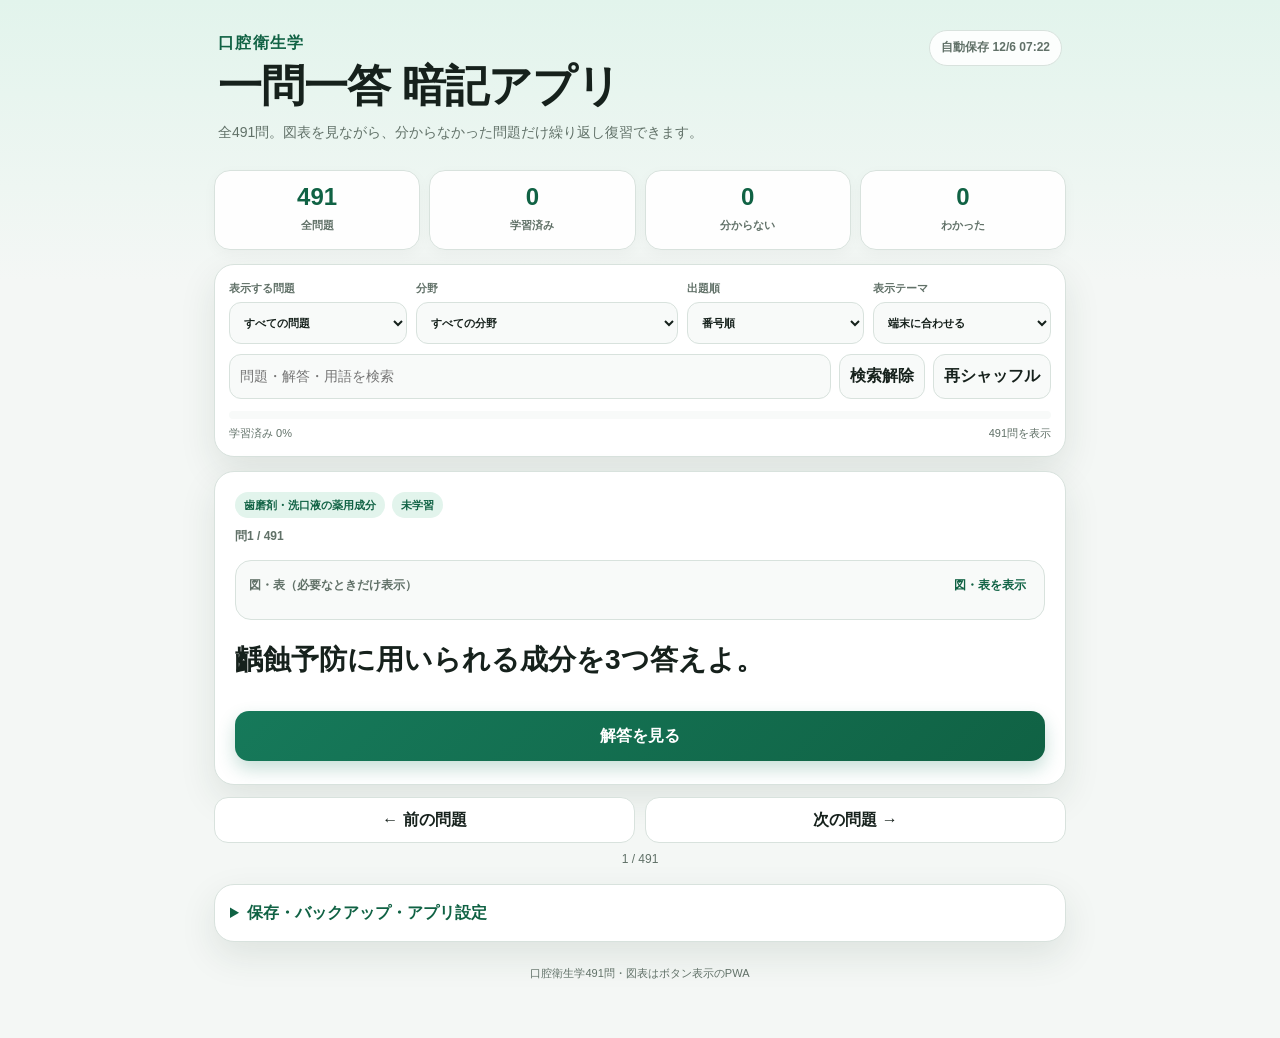
==== index.html @ 8a840658 "Add files via upload" ====
<!doctype html>
<html lang="ja" data-theme="system">
<head>
  <meta charset="utf-8">
  <meta name="viewport" content="width=device-width,initial-scale=1,viewport-fit=cover">
  <meta name="theme-color" content="#16795a">
  <meta name="apple-mobile-web-app-capable" content="yes">
  <meta name="apple-mobile-web-app-status-bar-style" content="default">
  <meta name="apple-mobile-web-app-title" content="口腔衛生学">
  <meta name="description" content="口腔衛生学491問の一問一答暗記アプリ。図表付き、進捗保存、復習、検索、シャッフル、バックアップ、オフライン対応。">
  <title>口腔衛生学 暗記アプリ</title>
  <link rel="manifest" href="./manifest.webmanifest">
  <link rel="apple-touch-icon" href="./icons/apple-touch-icon.png">
  <link rel="icon" href="./icons/icon-192.png">
  <link rel="stylesheet" href="./styles.css">
</head>
<body>
  <div id="fatal" class="fatal" hidden></div>
  <main class="app" id="app">
    <header class="header">
      <div class="header-main">
        <div>
          <p class="eyebrow">口腔衛生学</p>
          <h1>一問一答 暗記アプリ</h1>
          <p class="subtitle">全491問。図表を見ながら、分からなかった問題だけ繰り返し復習できます。</p>
        </div>
        <div class="header-actions">
          <span class="saved-pill" id="savedAt">保存確認中</span>
          <button class="small-button" id="installButton" type="button" hidden>アプリを追加</button>
        </div>
      </div>
    </header>

    <section class="stats" aria-label="学習状況">
      <div class="stat"><strong id="totalCount">491</strong><span>全問題</span></div>
      <div class="stat"><strong id="reviewedCount">0</strong><span>学習済み</span></div>
      <div class="stat"><strong id="unknownCount">0</strong><span>分からない</span></div>
      <div class="stat"><strong id="knownCount">0</strong><span>わかった</span></div>
    </section>

    <section class="toolbar" aria-label="出題設定">
      <div class="toolbar-grid">
        <label class="control">表示する問題
          <select id="mode">
            <option value="all">すべての問題</option>
            <option value="unlearned">未学習だけ</option>
            <option value="unknown">分からなかった問題だけ</option>
            <option value="known">わかった問題だけ</option>
          </select>
        </label>
        <label class="control">分野
          <select id="category"><option value="all">すべての分野</option></select>
        </label>
        <label class="control">出題順
          <select id="order">
            <option value="number">番号順</option>
            <option value="shuffle">シャッフル</option>
          </select>
        </label>
        <label class="control">表示テーマ
          <select id="theme">
            <option value="system">端末に合わせる</option>
            <option value="light">ライト</option>
            <option value="dark">ダーク</option>
          </select>
        </label>
      </div>
      <div class="search-row">
        <input id="search" class="search-input" type="search" inputmode="search" placeholder="問題・解答・用語を検索" autocomplete="off">
        <button class="secondary-button" id="clearSearch" type="button">検索解除</button>
        <button class="secondary-button" id="reshuffle" type="button">再シャッフル</button>
      </div>
      <div class="progress-track" aria-hidden="true"><div class="progress-bar" id="progressBar"></div></div>
      <div class="progress-label"><span id="progressLabel">学習済み 0%</span><span id="filterCount">491問を表示</span></div>
    </section>

    <div class="notice" id="storageNotice" hidden></div>

    <article class="study-card" id="studyCard">
      <div class="card-top">
        <div class="badges" id="badges"></div>
        <div class="question-number" id="questionNumber">問1 / 491</div>

        <section class="figure-panel" id="figurePanel" aria-label="問題の図表">
          <div class="figure-heading">
            <strong>図・表（必要なときだけ表示）</strong>
            <button class="text-button" id="toggleFigures" type="button">図・表を表示</button>
          </div>
          <div class="figure-list" id="figureList"></div>
        </section>

        <h2 class="question" id="questionText"></h2>
      </div>

      <div class="reveal-wrap" id="revealWrap">
        <button class="primary-button" id="revealButton" type="button">解答を見る</button>
      </div>

      <div class="answer-area" id="answerArea" hidden>
        <section class="answer-block">
          <h3>解答</h3>
          <p id="answerText"></p>
        </section>
        <div class="judgement">
          <button class="judge known" id="knownButton" type="button">✓ わかった</button>
          <button class="judge unknown" id="unknownButton" type="button">！分からなかった</button>
        </div>
      </div>
    </article>

    <section class="empty-card" id="emptyCard" hidden>
      <h2>条件に合う問題がありません</h2>
      <p id="emptyText">絞り込み条件を変更してください。</p>
      <button class="primary-button" id="showAllButton" type="button">すべての問題に戻る</button>
    </section>

    <nav class="nav" aria-label="問題移動">
      <button id="prevButton" type="button">← 前の問題</button>
      <button id="nextButton" type="button">次の問題 →</button>
    </nav>
    <p class="position" id="position">1 / 491</p>

    <details class="utility">
      <summary>保存・バックアップ・アプリ設定</summary>
      <div class="utility-body">
        <p>学習状況は操作のたびにこの端末へ自動保存されます。機種変更やブラウザデータ削除に備えて、学習データを書き出せます。</p>
        <div class="utility-buttons">
          <button id="exportButton" type="button">学習データを書き出す</button>
          <label class="file-label">学習データを読み込む<input id="importFile" type="file" accept="application/json,.json"></label>
          <button id="resetUnknownButton" class="danger" type="button">「分からない」だけ消す</button>
          <button id="resetAllButton" class="danger" type="button">すべて初期化</button>
        </div>
        <details class="install-help">
          <summary>iPhoneのホーム画面に追加する方法</summary>
          <p>Safariで固定URLを開き、共有ボタン →「ホーム画面に追加」を選択します。</p>
        </details>
      </div>
    </details>

    <footer>口腔衛生学491問・図表はボタン表示のPWA</footer>
  </main>

  <dialog id="imageDialog" class="image-dialog">
    <button id="closeDialog" class="dialog-close" type="button" aria-label="閉じる">×</button>
    <img id="dialogImage" alt="拡大した図表">
    <p id="dialogCaption"></p>
  </dialog>

  <div class="toast" id="toast" role="status" aria-live="polite"></div>
  <script id="questionData" type="application/json">[{"id":1,"category":"歯磨剤・洗口液の薬用成分","sectionNumber":1,"question":"齲蝕予防に用いられる成分を3つ答えよ。","answer":"フッ化ナトリウム、モノフルオロリン酸ナトリウム、フッ化第一スズ","figures":[{"src":"./assets/figures/figure-01.jpg","caption":"歯磨剤・洗口液の薬用成分：図表1"}],"note":"この表を見て答える。近い内容が続くように、薬用効果・成分・作用の順に整理。"},{"id":2,"category":"歯磨剤・洗口液の薬用成分","sectionNumber":1,"question":"フッ化ナトリウムの薬理作用は何か。","answer":"プラーク中での酸産生抑制","figures":[{"src":"./assets/figures/figure-01.jpg","caption":"歯磨剤・洗口液の薬用成分：図表1"}],"note":"この表を見て答える。近い内容が続くように、薬用効果・成分・作用の順に整理。"},{"id":3,"category":"歯磨剤・洗口液の薬用成分","sectionNumber":1,"question":"プラーク中での酸産生抑制作用をもつ成分は何か。","answer":"フッ化ナトリウム","figures":[{"src":"./assets/figures/figure-01.jpg","caption":"歯磨剤・洗口液の薬用成分：図表1"}],"note":"この表を見て答える。近い内容が続くように、薬用効果・成分・作用の順に整理。"},{"id":4,"category":"歯磨剤・洗口液の薬用成分","sectionNumber":1,"question":"フッ化ナトリウムは何の予防に用いられるか。","answer":"齲蝕予防","figures":[{"src":"./assets/figures/figure-01.jpg","caption":"歯磨剤・洗口液の薬用成分：図表1"}],"note":"この表を見て答える。近い内容が続くように、薬用効果・成分・作用の順に整理。"},{"id":5,"category":"歯磨剤・洗口液の薬用成分","sectionNumber":1,"question":"モノフルオロリン酸ナトリウムの薬理作用は何か。","answer":"歯質の耐酸性向上","figures":[{"src":"./assets/figures/figure-01.jpg","caption":"歯磨剤・洗口液の薬用成分：図表1"}],"note":"この表を見て答える。近い内容が続くように、薬用効果・成分・作用の順に整理。"},{"id":6,"category":"歯磨剤・洗口液の薬用成分","sectionNumber":1,"question":"歯質の耐酸性向上作用をもつ成分は何か。","answer":"モノフルオロリン酸ナトリウム","figures":[{"src":"./assets/figures/figure-01.jpg","caption":"歯磨剤・洗口液の薬用成分：図表1"}],"note":"この表を見て答える。近い内容が続くように、薬用効果・成分・作用の順に整理。"},{"id":7,"category":"歯磨剤・洗口液の薬用成分","sectionNumber":1,"question":"モノフルオロリン酸ナトリウムは何の予防に用いられるか。","answer":"齲蝕予防","figures":[{"src":"./assets/figures/figure-01.jpg","caption":"歯磨剤・洗口液の薬用成分：図表1"}],"note":"この表を見て答える。近い内容が続くように、薬用効果・成分・作用の順に整理。"},{"id":8,"category":"歯磨剤・洗口液の薬用成分","sectionNumber":1,"question":"フッ化第一スズの薬理作用は何か。","answer":"歯質の再石灰化促進","figures":[{"src":"./assets/figures/figure-01.jpg","caption":"歯磨剤・洗口液の薬用成分：図表1"}],"note":"この表を見て答える。近い内容が続くように、薬用効果・成分・作用の順に整理。"},{"id":9,"category":"歯磨剤・洗口液の薬用成分","sectionNumber":1,"question":"歯質の再石灰化促進作用をもつ成分は何か。","answer":"フッ化第一スズ","figures":[{"src":"./assets/figures/figure-01.jpg","caption":"歯磨剤・洗口液の薬用成分：図表1"}],"note":"この表を見て答える。近い内容が続くように、薬用効果・成分・作用の順に整理。"},{"id":10,"category":"歯磨剤・洗口液の薬用成分","sectionNumber":1,"question":"フッ化第一スズは何の予防に用いられるか。","answer":"齲蝕予防","figures":[{"src":"./assets/figures/figure-01.jpg","caption":"歯磨剤・洗口液の薬用成分：図表1"}],"note":"この表を見て答える。近い内容が続くように、薬用効果・成分・作用の順に整理。"},{"id":11,"category":"歯磨剤・洗口液の薬用成分","sectionNumber":1,"question":"次の作用に対応する成分を順に答えよ。①プラーク中での酸産生抑制 ②歯質の耐酸性向上 ③歯質の再石灰化促進","answer":"①フッ化ナトリウム ②モノフルオロリン酸ナトリウム ③フッ化第一スズ","figures":[{"src":"./assets/figures/figure-01.jpg","caption":"歯磨剤・洗口液の薬用成分：図表1"}],"note":"この表を見て答える。近い内容が続くように、薬用効果・成分・作用の順に整理。"},{"id":12,"category":"歯磨剤・洗口液の薬用成分","sectionNumber":1,"question":"齲蝕・歯周病予防に用いられる成分をすべて答えよ。","answer":"デキストラナーゼ、クロルヘキシジン、塩化セチルピリジニウム、イソプロピルメチルフェノール、塩化ベンゼトニウム","figures":[{"src":"./assets/figures/figure-01.jpg","caption":"歯磨剤・洗口液の薬用成分：図表1"}],"note":"この表を見て答える。近い内容が続くように、薬用効果・成分・作用の順に整理。"},{"id":13,"category":"歯磨剤・洗口液の薬用成分","sectionNumber":1,"question":"デキストラナーゼの薬理作用は何か。","answer":"プラークの分解、形成抑制","figures":[{"src":"./assets/figures/figure-01.jpg","caption":"歯磨剤・洗口液の薬用成分：図表1"}],"note":"この表を見て答える。近い内容が続くように、薬用効果・成分・作用の順に整理。"},{"id":14,"category":"歯磨剤・洗口液の薬用成分","sectionNumber":1,"question":"プラークの分解・形成抑制作用をもつ成分は何か。","answer":"デキストラナーゼ","figures":[{"src":"./assets/figures/figure-01.jpg","caption":"歯磨剤・洗口液の薬用成分：図表1"}],"note":"この表を見て答える。近い内容が続くように、薬用効果・成分・作用の順に整理。"},{"id":15,"category":"歯磨剤・洗口液の薬用成分","sectionNumber":1,"question":"デキストラナーゼは何の予防に用いられるか。","answer":"齲蝕・歯周病予防","figures":[{"src":"./assets/figures/figure-01.jpg","caption":"歯磨剤・洗口液の薬用成分：図表1"}],"note":"この表を見て答える。近い内容が続くように、薬用効果・成分・作用の順に整理。"},{"id":16,"category":"歯磨剤・洗口液の薬用成分","sectionNumber":1,"question":"殺菌作用をもつ成分を4つ答えよ。","answer":"クロルヘキシジン、塩化セチルピリジニウム、イソプロピルメチルフェノール、塩化ベンゼトニウム","figures":[{"src":"./assets/figures/figure-01.jpg","caption":"歯磨剤・洗口液の薬用成分：図表1"}],"note":"この表を見て答える。近い内容が続くように、薬用効果・成分・作用の順に整理。"},{"id":17,"category":"歯磨剤・洗口液の薬用成分","sectionNumber":1,"question":"クロルヘキシジンの薬理作用は何か。","answer":"殺菌","figures":[{"src":"./assets/figures/figure-01.jpg","caption":"歯磨剤・洗口液の薬用成分：図表1"}],"note":"この表を見て答える。近い内容が続くように、薬用効果・成分・作用の順に整理。"},{"id":18,"category":"歯磨剤・洗口液の薬用成分","sectionNumber":1,"question":"クロルヘキシジンは何の予防に用いられるか。","answer":"齲蝕・歯周病予防","figures":[{"src":"./assets/figures/figure-01.jpg","caption":"歯磨剤・洗口液の薬用成分：図表1"}],"note":"この表を見て答える。近い内容が続くように、薬用効果・成分・作用の順に整理。"},{"id":19,"category":"歯磨剤・洗口液の薬用成分","sectionNumber":1,"question":"塩化セチルピリジニウムの薬理作用は何か。","answer":"殺菌","figures":[{"src":"./assets/figures/figure-01.jpg","caption":"歯磨剤・洗口液の薬用成分：図表1"}],"note":"この表を見て答える。近い内容が続くように、薬用効果・成分・作用の順に整理。"},{"id":20,"category":"歯磨剤・洗口液の薬用成分","sectionNumber":1,"question":"塩化セチルピリジニウムは何の予防に用いられるか。","answer":"齲蝕・歯周病予防","figures":[{"src":"./assets/figures/figure-01.jpg","caption":"歯磨剤・洗口液の薬用成分：図表1"}],"note":"この表を見て答える。近い内容が続くように、薬用効果・成分・作用の順に整理。"},{"id":21,"category":"歯磨剤・洗口液の薬用成分","sectionNumber":1,"question":"イソプロピルメチルフェノールの薬理作用は何か。","answer":"殺菌","figures":[{"src":"./assets/figures/figure-01.jpg","caption":"歯磨剤・洗口液の薬用成分：図表1"}],"note":"この表を見て答える。近い内容が続くように、薬用効果・成分・作用の順に整理。"},{"id":22,"category":"歯磨剤・洗口液の薬用成分","sectionNumber":1,"question":"イソプロピルメチルフェノールは何の予防に用いられるか。","answer":"齲蝕・歯周病予防","figures":[{"src":"./assets/figures/figure-01.jpg","caption":"歯磨剤・洗口液の薬用成分：図表1"}],"note":"この表を見て答える。近い内容が続くように、薬用効果・成分・作用の順に整理。"},{"id":23,"category":"歯磨剤・洗口液の薬用成分","sectionNumber":1,"question":"塩化ベンゼトニウムの薬理作用は何か。","answer":"殺菌","figures":[{"src":"./assets/figures/figure-01.jpg","caption":"歯磨剤・洗口液の薬用成分：図表1"}],"note":"この表を見て答える。近い内容が続くように、薬用効果・成分・作用の順に整理。"},{"id":24,"category":"歯磨剤・洗口液の薬用成分","sectionNumber":1,"question":"塩化ベンゼトニウムは何の予防に用いられるか。","answer":"齲蝕・歯周病予防","figures":[{"src":"./assets/figures/figure-01.jpg","caption":"歯磨剤・洗口液の薬用成分：図表1"}],"note":"この表を見て答える。近い内容が続くように、薬用効果・成分・作用の順に整理。"},{"id":25,"category":"歯磨剤・洗口液の薬用成分","sectionNumber":1,"question":"殺菌成分のうち、名称に「塩化」を含むものを2つ答えよ。","answer":"塩化セチルピリジニウム、塩化ベンゼトニウム","figures":[{"src":"./assets/figures/figure-01.jpg","caption":"歯磨剤・洗口液の薬用成分：図表1"}],"note":"この表を見て答える。近い内容が続くように、薬用効果・成分・作用の順に整理。"},{"id":26,"category":"歯磨剤・洗口液の薬用成分","sectionNumber":1,"question":"殺菌成分のうち、名称に「フェノール」を含むものは何か。","answer":"イソプロピルメチルフェノール","figures":[{"src":"./assets/figures/figure-01.jpg","caption":"歯磨剤・洗口液の薬用成分：図表1"}],"note":"この表を見て答える。近い内容が続くように、薬用効果・成分・作用の順に整理。"},{"id":27,"category":"歯磨剤・洗口液の薬用成分","sectionNumber":1,"question":"歯周病予防に用いられる成分をすべて答えよ。","answer":"トラネキサム酸、イプシロンアミノカプロン酸、グリチルリチン酸およびその塩類、塩化ナトリウム、ヒノキチオール、リゾチーム、酢酸DL-α-トコフェロール、ポリリン酸塩、ピロリン酸塩","figures":[{"src":"./assets/figures/figure-01.jpg","caption":"歯磨剤・洗口液の薬用成分：図表1"}],"note":"この表を見て答える。近い内容が続くように、薬用効果・成分・作用の順に整理。"},{"id":28,"category":"歯磨剤・洗口液の薬用成分","sectionNumber":1,"question":"トラネキサム酸の薬理作用は何か。","answer":"抗炎症、抗プラスミン、止血","figures":[{"src":"./assets/figures/figure-01.jpg","caption":"歯磨剤・洗口液の薬用成分：図表1"}],"note":"この表を見て答える。近い内容が続くように、薬用効果・成分・作用の順に整理。"},{"id":29,"category":"歯磨剤・洗口液の薬用成分","sectionNumber":1,"question":"トラネキサム酸は何の予防に用いられるか。","answer":"歯周病予防","figures":[{"src":"./assets/figures/figure-01.jpg","caption":"歯磨剤・洗口液の薬用成分：図表1"}],"note":"この表を見て答える。近い内容が続くように、薬用効果・成分・作用の順に整理。"},{"id":30,"category":"歯磨剤・洗口液の薬用成分","sectionNumber":1,"question":"イプシロンアミノカプロン酸の薬理作用は何か。","answer":"抗炎症、抗プラスミン、止血","figures":[{"src":"./assets/figures/figure-01.jpg","caption":"歯磨剤・洗口液の薬用成分：図表1"}],"note":"この表を見て答える。近い内容が続くように、薬用効果・成分・作用の順に整理。"},{"id":31,"category":"歯磨剤・洗口液の薬用成分","sectionNumber":1,"question":"イプシロンアミノカプロン酸は何の予防に用いられるか。","answer":"歯周病予防","figures":[{"src":"./assets/figures/figure-01.jpg","caption":"歯磨剤・洗口液の薬用成分：図表1"}],"note":"この表を見て答える。近い内容が続くように、薬用効果・成分・作用の順に整理。"},{"id":32,"category":"歯磨剤・洗口液の薬用成分","sectionNumber":1,"question":"抗炎症、抗プラスミン、止血作用をもつ成分を答えよ。","answer":"トラネキサム酸、イプシロンアミノカプロン酸","figures":[{"src":"./assets/figures/figure-01.jpg","caption":"歯磨剤・洗口液の薬用成分：図表1"}],"note":"この表を見て答える。近い内容が続くように、薬用効果・成分・作用の順に整理。"},{"id":33,"category":"歯磨剤・洗口液の薬用成分","sectionNumber":1,"question":"グリチルリチン酸およびその塩類の薬理作用は何か。","answer":"抗炎症、抗アレルギー","figures":[{"src":"./assets/figures/figure-01.jpg","caption":"歯磨剤・洗口液の薬用成分：図表1"}],"note":"この表を見て答える。近い内容が続くように、薬用効果・成分・作用の順に整理。"},{"id":34,"category":"歯磨剤・洗口液の薬用成分","sectionNumber":1,"question":"グリチルリチン酸およびその塩類は何の予防に用いられるか。","answer":"歯周病予防","figures":[{"src":"./assets/figures/figure-01.jpg","caption":"歯磨剤・洗口液の薬用成分：図表1"}],"note":"この表を見て答える。近い内容が続くように、薬用効果・成分・作用の順に整理。"},{"id":35,"category":"歯磨剤・洗口液の薬用成分","sectionNumber":1,"question":"抗炎症、抗アレルギー作用をもつ成分を答えよ。","answer":"グリチルリチン酸およびその塩類","figures":[{"src":"./assets/figures/figure-01.jpg","caption":"歯磨剤・洗口液の薬用成分：図表1"}],"note":"この表を見て答える。近い内容が続くように、薬用効果・成分・作用の順に整理。"},{"id":36,"category":"歯磨剤・洗口液の薬用成分","sectionNumber":1,"question":"塩化ナトリウムの薬理作用は何か。","answer":"収斂（歯肉の引き締め）","figures":[{"src":"./assets/figures/figure-01.jpg","caption":"歯磨剤・洗口液の薬用成分：図表1"}],"note":"この表を見て答える。近い内容が続くように、薬用効果・成分・作用の順に整理。"},{"id":37,"category":"歯磨剤・洗口液の薬用成分","sectionNumber":1,"question":"塩化ナトリウムは何の予防に用いられるか。","answer":"歯周病予防","figures":[{"src":"./assets/figures/figure-01.jpg","caption":"歯磨剤・洗口液の薬用成分：図表1"}],"note":"この表を見て答える。近い内容が続くように、薬用効果・成分・作用の順に整理。"},{"id":38,"category":"歯磨剤・洗口液の薬用成分","sectionNumber":1,"question":"ヒノキチオールの薬理作用は何か。","answer":"収斂（歯肉の引き締め）","figures":[{"src":"./assets/figures/figure-01.jpg","caption":"歯磨剤・洗口液の薬用成分：図表1"}],"note":"この表を見て答える。近い内容が続くように、薬用効果・成分・作用の順に整理。"},{"id":39,"category":"歯磨剤・洗口液の薬用成分","sectionNumber":1,"question":"ヒノキチオールは何の予防に用いられるか。","answer":"歯周病予防","figures":[{"src":"./assets/figures/figure-01.jpg","caption":"歯磨剤・洗口液の薬用成分：図表1"}],"note":"この表を見て答える。近い内容が続くように、薬用効果・成分・作用の順に整理。"},{"id":40,"category":"歯磨剤・洗口液の薬用成分","sectionNumber":1,"question":"収斂（歯肉の引き締め）作用をもつ成分を答えよ。","answer":"塩化ナトリウム、ヒノキチオール","figures":[{"src":"./assets/figures/figure-01.jpg","caption":"歯磨剤・洗口液の薬用成分：図表1"}],"note":"この表を見て答える。近い内容が続くように、薬用効果・成分・作用の順に整理。"},{"id":41,"category":"歯磨剤・洗口液の薬用成分","sectionNumber":1,"question":"リゾチームの薬理作用は何か。","answer":"抗炎症、組織修復の促進","figures":[{"src":"./assets/figures/figure-01.jpg","caption":"歯磨剤・洗口液の薬用成分：図表1"}],"note":"この表を見て答える。近い内容が続くように、薬用効果・成分・作用の順に整理。"},{"id":42,"category":"歯磨剤・洗口液の薬用成分","sectionNumber":1,"question":"リゾチームは何の予防に用いられるか。","answer":"歯周病予防","figures":[{"src":"./assets/figures/figure-01.jpg","caption":"歯磨剤・洗口液の薬用成分：図表1"}],"note":"この表を見て答える。近い内容が続くように、薬用効果・成分・作用の順に整理。"},{"id":43,"category":"歯磨剤・洗口液の薬用成分","sectionNumber":1,"question":"抗炎症、組織修復の促進作用をもつ成分を答えよ。","answer":"リゾチーム","figures":[{"src":"./assets/figures/figure-01.jpg","caption":"歯磨剤・洗口液の薬用成分：図表1"}],"note":"この表を見て答える。近い内容が続くように、薬用効果・成分・作用の順に整理。"},{"id":44,"category":"歯磨剤・洗口液の薬用成分","sectionNumber":1,"question":"酢酸DL-α-トコフェロールの薬理作用は何か。","answer":"末梢血管循環促進","figures":[{"src":"./assets/figures/figure-01.jpg","caption":"歯磨剤・洗口液の薬用成分：図表1"}],"note":"この表を見て答える。近い内容が続くように、薬用効果・成分・作用の順に整理。"},{"id":45,"category":"歯磨剤・洗口液の薬用成分","sectionNumber":1,"question":"酢酸DL-α-トコフェロールは何の予防に用いられるか。","answer":"歯周病予防","figures":[{"src":"./assets/figures/figure-01.jpg","caption":"歯磨剤・洗口液の薬用成分：図表1"}],"note":"この表を見て答える。近い内容が続くように、薬用効果・成分・作用の順に整理。"},{"id":46,"category":"歯磨剤・洗口液の薬用成分","sectionNumber":1,"question":"末梢血管循環促進作用をもつ成分を答えよ。","answer":"酢酸DL-α-トコフェロール","figures":[{"src":"./assets/figures/figure-01.jpg","caption":"歯磨剤・洗口液の薬用成分：図表1"}],"note":"この表を見て答える。近い内容が続くように、薬用効果・成分・作用の順に整理。"},{"id":47,"category":"歯磨剤・洗口液の薬用成分","sectionNumber":1,"question":"ポリリン酸塩の薬理作用は何か。","answer":"歯石沈着予防","figures":[{"src":"./assets/figures/figure-01.jpg","caption":"歯磨剤・洗口液の薬用成分：図表1"}],"note":"この表を見て答える。近い内容が続くように、薬用効果・成分・作用の順に整理。"},{"id":48,"category":"歯磨剤・洗口液の薬用成分","sectionNumber":1,"question":"ポリリン酸塩は何の予防に用いられるか。","answer":"歯周病予防","figures":[{"src":"./assets/figures/figure-01.jpg","caption":"歯磨剤・洗口液の薬用成分：図表1"}],"note":"この表を見て答える。近い内容が続くように、薬用効果・成分・作用の順に整理。"},{"id":49,"category":"歯磨剤・洗口液の薬用成分","sectionNumber":1,"question":"ピロリン酸塩の薬理作用は何か。","answer":"歯石沈着予防","figures":[{"src":"./assets/figures/figure-01.jpg","caption":"歯磨剤・洗口液の薬用成分：図表1"}],"note":"この表を見て答える。近い内容が続くように、薬用効果・成分・作用の順に整理。"},{"id":50,"category":"歯磨剤・洗口液の薬用成分","sectionNumber":1,"question":"ピロリン酸塩は何の予防に用いられるか。","answer":"歯周病予防","figures":[{"src":"./assets/figures/figure-01.jpg","caption":"歯磨剤・洗口液の薬用成分：図表1"}],"note":"この表を見て答える。近い内容が続くように、薬用効果・成分・作用の順に整理。"},{"id":51,"category":"歯磨剤・洗口液の薬用成分","sectionNumber":1,"question":"歯石沈着予防作用をもつ成分を答えよ。","answer":"ポリリン酸塩、ピロリン酸塩","figures":[{"src":"./assets/figures/figure-01.jpg","caption":"歯磨剤・洗口液の薬用成分：図表1"}],"note":"この表を見て答える。近い内容が続くように、薬用効果・成分・作用の順に整理。"},{"id":52,"category":"歯磨剤・洗口液の薬用成分","sectionNumber":1,"question":"抗炎症・抗プラスミン・止血作用をもつ成分を2つ答えよ。","answer":"トラネキサム酸、イプシロンアミノカプロン酸","figures":[{"src":"./assets/figures/figure-01.jpg","caption":"歯磨剤・洗口液の薬用成分：図表1"}],"note":"この表を見て答える。近い内容が続くように、薬用効果・成分・作用の順に整理。"},{"id":53,"category":"歯磨剤・洗口液の薬用成分","sectionNumber":1,"question":"収斂作用によって引き締められるものは何か。","answer":"歯肉","figures":[{"src":"./assets/figures/figure-01.jpg","caption":"歯磨剤・洗口液の薬用成分：図表1"}],"note":"この表を見て答える。近い内容が続くように、薬用効果・成分・作用の順に整理。"},{"id":54,"category":"歯磨剤・洗口液の薬用成分","sectionNumber":1,"question":"歯石沈着予防作用をもつ成分を2つ答えよ。","answer":"ポリリン酸塩、ピロリン酸塩","figures":[{"src":"./assets/figures/figure-01.jpg","caption":"歯磨剤・洗口液の薬用成分：図表1"}],"note":"この表を見て答える。近い内容が続くように、薬用効果・成分・作用の順に整理。"},{"id":55,"category":"歯磨剤・洗口液の薬用成分","sectionNumber":1,"question":"知覚過敏予防に用いられる成分を3つ答えよ。","answer":"乳酸アルミニウム、硝酸カリウム、塩化ストロンチウム","figures":[{"src":"./assets/figures/figure-01.jpg","caption":"歯磨剤・洗口液の薬用成分：図表1"}],"note":"この表を見て答える。近い内容が続くように、薬用効果・成分・作用の順に整理。"},{"id":56,"category":"歯磨剤・洗口液の薬用成分","sectionNumber":1,"question":"乳酸アルミニウムの薬理作用は何か。","answer":"象牙細管の封鎖","figures":[{"src":"./assets/figures/figure-01.jpg","caption":"歯磨剤・洗口液の薬用成分：図表1"}],"note":"この表を見て答える。近い内容が続くように、薬用効果・成分・作用の順に整理。"},{"id":57,"category":"歯磨剤・洗口液の薬用成分","sectionNumber":1,"question":"乳酸アルミニウムは何の予防に用いられるか。","answer":"知覚過敏予防","figures":[{"src":"./assets/figures/figure-01.jpg","caption":"歯磨剤・洗口液の薬用成分：図表1"}],"note":"この表を見て答える。近い内容が続くように、薬用効果・成分・作用の順に整理。"},{"id":58,"category":"歯磨剤・洗口液の薬用成分","sectionNumber":1,"question":"硝酸カリウムの薬理作用は何か。","answer":"神経線維の興奮抑制","figures":[{"src":"./assets/figures/figure-01.jpg","caption":"歯磨剤・洗口液の薬用成分：図表1"}],"note":"この表を見て答える。近い内容が続くように、薬用効果・成分・作用の順に整理。"},{"id":59,"category":"歯磨剤・洗口液の薬用成分","sectionNumber":1,"question":"神経線維の興奮抑制作用をもつ成分の一つは何か。","answer":"硝酸カリウム","figures":[{"src":"./assets/figures/figure-01.jpg","caption":"歯磨剤・洗口液の薬用成分：図表1"}],"note":"この表を見て答える。近い内容が続くように、薬用効果・成分・作用の順に整理。"},{"id":60,"category":"歯磨剤・洗口液の薬用成分","sectionNumber":1,"question":"硝酸カリウムは何の予防に用いられるか。","answer":"知覚過敏予防","figures":[{"src":"./assets/figures/figure-01.jpg","caption":"歯磨剤・洗口液の薬用成分：図表1"}],"note":"この表を見て答える。近い内容が続くように、薬用効果・成分・作用の順に整理。"},{"id":61,"category":"歯磨剤・洗口液の薬用成分","sectionNumber":1,"question":"塩化ストロンチウムの薬理作用は何か。","answer":"象牙細管の封鎖","figures":[{"src":"./assets/figures/figure-01.jpg","caption":"歯磨剤・洗口液の薬用成分：図表1"}],"note":"この表を見て答える。近い内容が続くように、薬用効果・成分・作用の順に整理。"},{"id":62,"category":"歯磨剤・洗口液の薬用成分","sectionNumber":1,"question":"塩化ストロンチウムは何の予防に用いられるか。","answer":"知覚過敏予防","figures":[{"src":"./assets/figures/figure-01.jpg","caption":"歯磨剤・洗口液の薬用成分：図表1"}],"note":"この表を見て答える。近い内容が続くように、薬用効果・成分・作用の順に整理。"},{"id":63,"category":"歯磨剤・洗口液の薬用成分","sectionNumber":1,"question":"象牙細管の封鎖作用をもつ成分を2つ答えよ。","answer":"乳酸アルミニウム、塩化ストロンチウム","figures":[{"src":"./assets/figures/figure-01.jpg","caption":"歯磨剤・洗口液の薬用成分：図表1"}],"note":"この表を見て答える。近い内容が続くように、薬用効果・成分・作用の順に整理。"},{"id":64,"category":"歯磨剤・洗口液の薬用成分","sectionNumber":1,"question":"神経線維の興奮抑制作用をもつ成分は何か。","answer":"硝酸カリウム","figures":[{"src":"./assets/figures/figure-01.jpg","caption":"歯磨剤・洗口液の薬用成分：図表1"}],"note":"この表を見て答える。近い内容が続くように、薬用効果・成分・作用の順に整理。"},{"id":65,"category":"歯磨剤・洗口液の薬用成分","sectionNumber":1,"question":"タバコのやに除去に用いられる成分は何か。","answer":"ポリエチレングリコール","figures":[{"src":"./assets/figures/figure-01.jpg","caption":"歯磨剤・洗口液の薬用成分：図表1"}],"note":"この表を見て答える。近い内容が続くように、薬用効果・成分・作用の順に整理。"},{"id":66,"category":"歯磨剤・洗口液の薬用成分","sectionNumber":1,"question":"ポリエチレングリコールの薬理作用は何か。","answer":"非イオン型界面活性作用","figures":[{"src":"./assets/figures/figure-01.jpg","caption":"歯磨剤・洗口液の薬用成分：図表1"}],"note":"この表を見て答える。近い内容が続くように、薬用効果・成分・作用の順に整理。"},{"id":67,"category":"歯磨剤・洗口液の薬用成分","sectionNumber":1,"question":"非イオン型界面活性作用をもつ成分は何か。","answer":"ポリエチレングリコール","figures":[{"src":"./assets/figures/figure-01.jpg","caption":"歯磨剤・洗口液の薬用成分：図表1"}],"note":"この表を見て答える。近い内容が続くように、薬用効果・成分・作用の順に整理。"},{"id":68,"category":"歯磨剤の基本成分","sectionNumber":2,"question":"歯磨剤の基本成分の種類を6つ答えよ。","answer":"研磨剤、湿潤剤、発泡剤、粘結剤、香味剤、保存剤","figures":[{"src":"./assets/figures/figure-02.jpg","caption":"歯磨剤の基本成分：図表1"}],"note":"取り消し線のある成分は出題対象から除外。"},{"id":69,"category":"歯磨剤の基本成分","sectionNumber":2,"question":"研磨剤の作用は何か。","answer":"歯の表面を傷つけずに、プラークや外因性色素沈着物、食物残渣を取り除く","figures":[{"src":"./assets/figures/figure-02.jpg","caption":"歯磨剤の基本成分：図表1"}],"note":"取り消し線のある成分は出題対象から除外。"},{"id":70,"category":"歯磨剤の基本成分","sectionNumber":2,"question":"研磨剤の成分をすべて答えよ。","answer":"炭酸カルシウム、リン酸カルシウム、ピロリン酸カルシウム、無水ケイ酸","figures":[{"src":"./assets/figures/figure-02.jpg","caption":"歯磨剤の基本成分：図表1"}],"note":"取り消し線のある成分は出題対象から除外。"},{"id":71,"category":"歯磨剤の基本成分","sectionNumber":2,"question":"炭酸カルシウムは何剤に分類されるか。","answer":"研磨剤","figures":[{"src":"./assets/figures/figure-02.jpg","caption":"歯磨剤の基本成分：図表1"}],"note":"取り消し線のある成分は出題対象から除外。"},{"id":72,"category":"歯磨剤の基本成分","sectionNumber":2,"question":"リン酸カルシウムは何剤に分類されるか。","answer":"研磨剤","figures":[{"src":"./assets/figures/figure-02.jpg","caption":"歯磨剤の基本成分：図表1"}],"note":"取り消し線のある成分は出題対象から除外。"},{"id":73,"category":"歯磨剤の基本成分","sectionNumber":2,"question":"ピロリン酸カルシウムは何剤に分類されるか。","answer":"研磨剤","figures":[{"src":"./assets/figures/figure-02.jpg","caption":"歯磨剤の基本成分：図表1"}],"note":"取り消し線のある成分は出題対象から除外。"},{"id":74,"category":"歯磨剤の基本成分","sectionNumber":2,"question":"無水ケイ酸は何剤に分類されるか。","answer":"研磨剤","figures":[{"src":"./assets/figures/figure-02.jpg","caption":"歯磨剤の基本成分：図表1"}],"note":"取り消し線のある成分は出題対象から除外。"},{"id":75,"category":"歯磨剤の基本成分","sectionNumber":2,"question":"「歯の表面を傷つけずに、プラークや外因性色素沈着物、食物残渣を取り除く」の作用をもつ基本成分は何か。","answer":"研磨剤","figures":[{"src":"./assets/figures/figure-02.jpg","caption":"歯磨剤の基本成分：図表1"}],"note":"取り消し線のある成分は出題対象から除外。"},{"id":76,"category":"歯磨剤の基本成分","sectionNumber":2,"question":"湿潤剤の作用は何か。","answer":"歯磨剤の湿り気、しっとり感を適度に保つ","figures":[{"src":"./assets/figures/figure-02.jpg","caption":"歯磨剤の基本成分：図表1"}],"note":"取り消し線のある成分は出題対象から除外。"},{"id":77,"category":"歯磨剤の基本成分","sectionNumber":2,"question":"湿潤剤の成分をすべて答えよ。","answer":"ソルビトール、グリセロール、プロピレングリコール","figures":[{"src":"./assets/figures/figure-02.jpg","caption":"歯磨剤の基本成分：図表1"}],"note":"取り消し線のある成分は出題対象から除外。"},{"id":78,"category":"歯磨剤の基本成分","sectionNumber":2,"question":"ソルビトールは何剤に分類されるか。","answer":"湿潤剤","figures":[{"src":"./assets/figures/figure-02.jpg","caption":"歯磨剤の基本成分：図表1"}],"note":"取り消し線のある成分は出題対象から除外。"},{"id":79,"category":"歯磨剤の基本成分","sectionNumber":2,"question":"グリセロールは何剤に分類されるか。","answer":"湿潤剤","figures":[{"src":"./assets/figures/figure-02.jpg","caption":"歯磨剤の基本成分：図表1"}],"note":"取り消し線のある成分は出題対象から除外。"},{"id":80,"category":"歯磨剤の基本成分","sectionNumber":2,"question":"プロピレングリコールは何剤に分類されるか。","answer":"湿潤剤","figures":[{"src":"./assets/figures/figure-02.jpg","caption":"歯磨剤の基本成分：図表1"}],"note":"取り消し線のある成分は出題対象から除外。"},{"id":81,"category":"歯磨剤の基本成分","sectionNumber":2,"question":"「歯磨剤の湿り気、しっとり感を適度に保つ」の作用をもつ基本成分は何か。","answer":"湿潤剤","figures":[{"src":"./assets/figures/figure-02.jpg","caption":"歯磨剤の基本成分：図表1"}],"note":"取り消し線のある成分は出題対象から除外。"},{"id":82,"category":"歯磨剤の基本成分","sectionNumber":2,"question":"発泡剤の作用は何か。","answer":"発泡することで歯磨剤を口腔内に拡散させ、界面活性作用で汚れを除去する","figures":[{"src":"./assets/figures/figure-02.jpg","caption":"歯磨剤の基本成分：図表1"}],"note":"取り消し線のある成分は出題対象から除外。"},{"id":83,"category":"歯磨剤の基本成分","sectionNumber":2,"question":"発泡剤の成分をすべて答えよ。","answer":"ラウリル硫酸ナトリウム、ラウリルスルホン酸ナトリウム","figures":[{"src":"./assets/figures/figure-02.jpg","caption":"歯磨剤の基本成分：図表1"}],"note":"取り消し線のある成分は出題対象から除外。"},{"id":84,"category":"歯磨剤の基本成分","sectionNumber":2,"question":"ラウリル硫酸ナトリウムは何剤に分類されるか。","answer":"発泡剤","figures":[{"src":"./assets/figures/figure-02.jpg","caption":"歯磨剤の基本成分：図表1"}],"note":"取り消し線のある成分は出題対象から除外。"},{"id":85,"category":"歯磨剤の基本成分","sectionNumber":2,"question":"ラウリルスルホン酸ナトリウムは何剤に分類されるか。","answer":"発泡剤","figures":[{"src":"./assets/figures/figure-02.jpg","caption":"歯磨剤の基本成分：図表1"}],"note":"取り消し線のある成分は出題対象から除外。"},{"id":86,"category":"歯磨剤の基本成分","sectionNumber":2,"question":"「発泡することで歯磨剤を口腔内に拡散させ、界面活性作用で汚れを除去する」の作用をもつ基本成分は何か。","answer":"発泡剤","figures":[{"src":"./assets/figures/figure-02.jpg","caption":"歯磨剤の基本成分：図表1"}],"note":"取り消し線のある成分は出題対象から除外。"},{"id":87,"category":"歯磨剤の基本成分","sectionNumber":2,"question":"粘結剤の作用は何か。","answer":"液体成分と固体成分が分離するのを防ぎ、適度な粘性を与える","figures":[{"src":"./assets/figures/figure-02.jpg","caption":"歯磨剤の基本成分：図表1"}],"note":"取り消し線のある成分は出題対象から除外。"},{"id":88,"category":"歯磨剤の基本成分","sectionNumber":2,"question":"粘結剤の成分をすべて答えよ。","answer":"カルボキシメチルセルロースナトリウム、カラギーナン、アルギン酸ナトリウム","figures":[{"src":"./assets/figures/figure-02.jpg","caption":"歯磨剤の基本成分：図表1"}],"note":"取り消し線のある成分は出題対象から除外。"},{"id":89,"category":"歯磨剤の基本成分","sectionNumber":2,"question":"カルボキシメチルセルロースナトリウムは何剤に分類されるか。","answer":"粘結剤","figures":[{"src":"./assets/figures/figure-02.jpg","caption":"歯磨剤の基本成分：図表1"}],"note":"取り消し線のある成分は出題対象から除外。"},{"id":90,"category":"歯磨剤の基本成分","sectionNumber":2,"question":"カラギーナンは何剤に分類されるか。","answer":"粘結剤","figures":[{"src":"./assets/figures/figure-02.jpg","caption":"歯磨剤の基本成分：図表1"}],"note":"取り消し線のある成分は出題対象から除外。"},{"id":91,"category":"歯磨剤の基本成分","sectionNumber":2,"question":"アルギン酸ナトリウムは何剤に分類されるか。","answer":"粘結剤","figures":[{"src":"./assets/figures/figure-02.jpg","caption":"歯磨剤の基本成分：図表1"}],"note":"取り消し線のある成分は出題対象から除外。"},{"id":92,"category":"歯磨剤の基本成分","sectionNumber":2,"question":"「液体成分と固体成分が分離するのを防ぎ、適度な粘性を与える」の作用をもつ基本成分は何か。","answer":"粘結剤","figures":[{"src":"./assets/figures/figure-02.jpg","caption":"歯磨剤の基本成分：図表1"}],"note":"取り消し線のある成分は出題対象から除外。"},{"id":93,"category":"歯磨剤の基本成分","sectionNumber":2,"question":"香味剤の作用は何か。","answer":"使用時の爽快感や香りを与える","figures":[{"src":"./assets/figures/figure-02.jpg","caption":"歯磨剤の基本成分：図表1"}],"note":"取り消し線のある成分は出題対象から除外。"},{"id":94,"category":"歯磨剤の基本成分","sectionNumber":2,"question":"香味剤の成分をすべて答えよ。","answer":"スペアミント油、サッカリンナトリウム、メントール","figures":[{"src":"./assets/figures/figure-02.jpg","caption":"歯磨剤の基本成分：図表1"}],"note":"取り消し線のある成分は出題対象から除外。"},{"id":95,"category":"歯磨剤の基本成分","sectionNumber":2,"question":"スペアミント油は何剤に分類されるか。","answer":"香味剤","figures":[{"src":"./assets/figures/figure-02.jpg","caption":"歯磨剤の基本成分：図表1"}],"note":"取り消し線のある成分は出題対象から除外。"},{"id":96,"category":"歯磨剤の基本成分","sectionNumber":2,"question":"サッカリンナトリウムは何剤に分類されるか。","answer":"香味剤","figures":[{"src":"./assets/figures/figure-02.jpg","caption":"歯磨剤の基本成分：図表1"}],"note":"取り消し線のある成分は出題対象から除外。"},{"id":97,"category":"歯磨剤の基本成分","sectionNumber":2,"question":"メントールは何剤に分類されるか。","answer":"香味剤","figures":[{"src":"./assets/figures/figure-02.jpg","caption":"歯磨剤の基本成分：図表1"}],"note":"取り消し線のある成分は出題対象から除外。"},{"id":98,"category":"歯磨剤の基本成分","sectionNumber":2,"question":"「使用時の爽快感や香りを与える」の作用をもつ基本成分は何か。","answer":"香味剤","figures":[{"src":"./assets/figures/figure-02.jpg","caption":"歯磨剤の基本成分：図表1"}],"note":"取り消し線のある成分は出題対象から除外。"},{"id":99,"category":"歯磨剤の基本成分","sectionNumber":2,"question":"保存剤の作用は何か。","answer":"歯磨剤の変質を防ぐ","figures":[{"src":"./assets/figures/figure-02.jpg","caption":"歯磨剤の基本成分：図表1"}],"note":"取り消し線のある成分は出題対象から除外。"},{"id":100,"category":"歯磨剤の基本成分","sectionNumber":2,"question":"保存剤の成分をすべて答えよ。","answer":"パラベン類、パラオキシ安息香酸エステル","figures":[{"src":"./assets/figures/figure-02.jpg","caption":"歯磨剤の基本成分：図表1"}],"note":"取り消し線のある成分は出題対象から除外。"},{"id":101,"category":"歯磨剤の基本成分","sectionNumber":2,"question":"パラベン類は何剤に分類されるか。","answer":"保存剤","figures":[{"src":"./assets/figures/figure-02.jpg","caption":"歯磨剤の基本成分：図表1"}],"note":"取り消し線のある成分は出題対象から除外。"},{"id":102,"category":"歯磨剤の基本成分","sectionNumber":2,"question":"パラオキシ安息香酸エステルは何剤に分類されるか。","answer":"保存剤","figures":[{"src":"./assets/figures/figure-02.jpg","caption":"歯磨剤の基本成分：図表1"}],"note":"取り消し線のある成分は出題対象から除外。"},{"id":103,"category":"歯磨剤の基本成分","sectionNumber":2,"question":"「歯磨剤の変質を防ぐ」の作用をもつ基本成分は何か。","answer":"保存剤","figures":[{"src":"./assets/figures/figure-02.jpg","caption":"歯磨剤の基本成分：図表1"}],"note":"取り消し線のある成分は出題対象から除外。"},{"id":104,"category":"歯磨剤の基本成分","sectionNumber":2,"question":"研磨剤によって取り除かれるものを3つ答えよ。","answer":"プラーク、外因性色素沈着物、食物残渣","figures":[{"src":"./assets/figures/figure-02.jpg","caption":"歯磨剤の基本成分：図表1"}],"note":"取り消し線のある成分は出題対象から除外。"},{"id":105,"category":"歯磨剤の基本成分","sectionNumber":2,"question":"名称に「カルシウム」を含む研磨剤を3つ答えよ。","answer":"炭酸カルシウム、リン酸カルシウム、ピロリン酸カルシウム","figures":[{"src":"./assets/figures/figure-02.jpg","caption":"歯磨剤の基本成分：図表1"}],"note":"取り消し線のある成分は出題対象から除外。"},{"id":106,"category":"歯磨剤の基本成分","sectionNumber":2,"question":"名称に「カルシウム」を含まない研磨剤は何か。","answer":"無水ケイ酸","figures":[{"src":"./assets/figures/figure-02.jpg","caption":"歯磨剤の基本成分：図表1"}],"note":"取り消し線のある成分は出題対象から除外。"},{"id":107,"category":"歯磨剤の基本成分","sectionNumber":2,"question":"湿潤剤が適度に保つものを2つ答えよ。","answer":"湿り気、しっとり感","figures":[{"src":"./assets/figures/figure-02.jpg","caption":"歯磨剤の基本成分：図表1"}],"note":"取り消し線のある成分は出題対象から除外。"},{"id":108,"category":"歯磨剤の基本成分","sectionNumber":2,"question":"発泡剤がもつ2つの働きを答えよ。","answer":"歯磨剤を口腔内に拡散させる、界面活性作用で汚れを除去する","figures":[{"src":"./assets/figures/figure-02.jpg","caption":"歯磨剤の基本成分：図表1"}],"note":"取り消し線のある成分は出題対象から除外。"},{"id":109,"category":"歯磨剤の基本成分","sectionNumber":2,"question":"粘結剤が分離を防ぐ2つの成分は何か。","answer":"液体成分、固体成分","figures":[{"src":"./assets/figures/figure-02.jpg","caption":"歯磨剤の基本成分：図表1"}],"note":"取り消し線のある成分は出題対象から除外。"},{"id":110,"category":"歯磨剤の基本成分","sectionNumber":2,"question":"粘結剤は歯磨剤に何を与えるか。","answer":"適度な粘性","figures":[{"src":"./assets/figures/figure-02.jpg","caption":"歯磨剤の基本成分：図表1"}],"note":"取り消し線のある成分は出題対象から除外。"},{"id":111,"category":"歯磨剤の基本成分","sectionNumber":2,"question":"香味剤が与えるものを2つ答えよ。","answer":"爽快感、香り","figures":[{"src":"./assets/figures/figure-02.jpg","caption":"歯磨剤の基本成分：図表1"}],"note":"取り消し線のある成分は出題対象から除外。"},{"id":112,"category":"歯磨剤の基本成分","sectionNumber":2,"question":"保存剤によって防止されるものは何か。","answer":"歯磨剤の変質","figures":[{"src":"./assets/figures/figure-02.jpg","caption":"歯磨剤の基本成分：図表1"}],"note":"取り消し線のある成分は出題対象から除外。"},{"id":113,"category":"歯磨剤の基本成分","sectionNumber":2,"question":"液体の歯磨剤や泡状の歯磨剤に含まれていない基本成分を2つ答えよ。","answer":"研磨剤、粘結剤","figures":[{"src":"./assets/figures/figure-02.jpg","caption":"歯磨剤の基本成分：図表1"}],"note":"取り消し線のある成分は出題対象から除外。"},{"id":114,"category":"歯磨剤の基本成分","sectionNumber":2,"question":"フッ化ナトリウム、フッ化第一スズ配合歯磨剤で使用できない研磨剤を2つ答えよ。","answer":"炭酸カルシウム、リン酸カルシウム","figures":[{"src":"./assets/figures/figure-02.jpg","caption":"歯磨剤の基本成分：図表1"}],"note":"取り消し線のある成分は出題対象から除外。"},{"id":115,"category":"歯磨剤の基本成分","sectionNumber":2,"question":"炭酸カルシウムとリン酸カルシウムを、フッ化ナトリウム・フッ化第一スズ配合歯磨剤で使用できない理由は何か。","answer":"フッ化物と反応するため","figures":[{"src":"./assets/figures/figure-02.jpg","caption":"歯磨剤の基本成分：図表1"}],"note":"取り消し線のある成分は出題対象から除外。"},{"id":116,"category":"ブラッシング方法とその効果","sectionNumber":3,"question":"主に毛先を使うブラッシング方法を4つ答えよ。","answer":"スクラビング法、フォーンズ法（描円法）、バス法、つまようじ法","figures":[{"src":"./assets/figures/figure-03.jpg","caption":"ブラッシング方法とその効果：図表1"}],"note":"表と模式図を見て答える。"},{"id":117,"category":"ブラッシング方法とその効果","sectionNumber":3,"question":"主に毛の脇腹を使うブラッシング方法を3つ答えよ。","answer":"ローリング法、スティルマン改良法、チャーターズ法","figures":[{"src":"./assets/figures/figure-03.jpg","caption":"ブラッシング方法とその効果：図表1"}],"note":"表と模式図を見て答える。"},{"id":118,"category":"ブラッシング方法とその効果","sectionNumber":3,"question":"スクラビング法では、歯ブラシをどのように当てるか。","answer":"毛先を歯面に直角に当てる","figures":[{"src":"./assets/figures/figure-03.jpg","caption":"ブラッシング方法とその効果：図表1"}],"note":"表と模式図を見て答える。"},{"id":119,"category":"ブラッシング方法とその効果","sectionNumber":3,"question":"スクラビング法では、歯ブラシをどのように動かすか。","answer":"小さなストロークで水平（近遠心的）に動かす","figures":[{"src":"./assets/figures/figure-03.jpg","caption":"ブラッシング方法とその効果：図表1"}],"note":"表と模式図を見て答える。"},{"id":120,"category":"ブラッシング方法とその効果","sectionNumber":3,"question":"スクラビング法のプラーク除去効果はどの程度か。","answer":"++","figures":[{"src":"./assets/figures/figure-03.jpg","caption":"ブラッシング方法とその効果：図表1"}],"note":"表と模式図を見て答える。"},{"id":121,"category":"ブラッシング方法とその効果","sectionNumber":3,"question":"スクラビング法の歯肉マッサージ効果はどの程度か。","answer":"±","figures":[{"src":"./assets/figures/figure-03.jpg","caption":"ブラッシング方法とその効果：図表1"}],"note":"表と模式図を見て答える。"},{"id":122,"category":"ブラッシング方法とその効果","sectionNumber":3,"question":"スクラビング法は主に毛先と毛の脇腹のどちらを使うか。","answer":"主に毛先","figures":[{"src":"./assets/figures/figure-03.jpg","caption":"ブラッシング方法とその効果：図表1"}],"note":"表と模式図を見て答える。"},{"id":123,"category":"ブラッシング方法とその効果","sectionNumber":3,"question":"フォーンズ法（描円法）では、歯ブラシをどのように当てるか。","answer":"毛先を歯面に直角に当てる","figures":[{"src":"./assets/figures/figure-03.jpg","caption":"ブラッシング方法とその効果：図表1"}],"note":"表と模式図を見て答える。"},{"id":124,"category":"ブラッシング方法とその効果","sectionNumber":3,"question":"フォーンズ法（描円法）では、歯ブラシをどのように動かすか。","answer":"頬側では円を描くように、舌側では前後に動かす","figures":[{"src":"./assets/figures/figure-03.jpg","caption":"ブラッシング方法とその効果：図表1"}],"note":"表と模式図を見て答える。"},{"id":125,"category":"ブラッシング方法とその効果","sectionNumber":3,"question":"フォーンズ法（描円法）のプラーク除去効果はどの程度か。","answer":"+","figures":[{"src":"./assets/figures/figure-03.jpg","caption":"ブラッシング方法とその効果：図表1"}],"note":"表と模式図を見て答える。"},{"id":126,"category":"ブラッシング方法とその効果","sectionNumber":3,"question":"フォーンズ法（描円法）の歯肉マッサージ効果はどの程度か。","answer":"+","figures":[{"src":"./assets/figures/figure-03.jpg","caption":"ブラッシング方法とその効果：図表1"}],"note":"表と模式図を見て答える。"},{"id":127,"category":"ブラッシング方法とその効果","sectionNumber":3,"question":"フォーンズ法（描円法）は主に毛先と毛の脇腹のどちらを使うか。","answer":"主に毛先","figures":[{"src":"./assets/figures/figure-03.jpg","caption":"ブラッシング方法とその効果：図表1"}],"note":"表と模式図を見て答える。"},{"id":128,"category":"ブラッシング方法とその効果","sectionNumber":3,"question":"バス法では、歯ブラシをどのように当てるか。","answer":"毛先を歯軸に45°の角度で当て、毛先を歯肉溝に1mm程度入れる","figures":[{"src":"./assets/figures/figure-03.jpg","caption":"ブラッシング方法とその効果：図表1"}],"note":"表と模式図を見て答える。"},{"id":129,"category":"ブラッシング方法とその効果","sectionNumber":3,"question":"バス法では、歯ブラシをどのように動かすか。","answer":"近遠心的に数mmの範囲で微振動させる","figures":[{"src":"./assets/figures/figure-03.jpg","caption":"ブラッシング方法とその効果：図表1"}],"note":"表と模式図を見て答える。"},{"id":130,"category":"ブラッシング方法とその効果","sectionNumber":3,"question":"バス法のプラーク除去効果はどの程度か。","answer":"++","figures":[{"src":"./assets/figures/figure-03.jpg","caption":"ブラッシング方法とその効果：図表1"}],"note":"表と模式図を見て答える。"},{"id":131,"category":"ブラッシング方法とその効果","sectionNumber":3,"question":"バス法の歯肉マッサージ効果はどの程度か。","answer":"++","figures":[{"src":"./assets/figures/figure-03.jpg","caption":"ブラッシング方法とその効果：図表1"}],"note":"表と模式図を見て答える。"},{"id":132,"category":"ブラッシング方法とその効果","sectionNumber":3,"question":"バス法は主に毛先と毛の脇腹のどちらを使うか。","answer":"主に毛先","figures":[{"src":"./assets/figures/figure-03.jpg","caption":"ブラッシング方法とその効果：図表1"}],"note":"表と模式図を見て答える。"},{"id":133,"category":"ブラッシング方法とその効果","sectionNumber":3,"question":"つまようじ法では、歯ブラシをどのように当てるか。","answer":"毛先を歯間部にまっすぐ挿入する","figures":[{"src":"./assets/figures/figure-03.jpg","caption":"ブラッシング方法とその効果：図表1"}],"note":"表と模式図を見て答える。"},{"id":134,"category":"ブラッシング方法とその効果","sectionNumber":3,"question":"つまようじ法では、歯ブラシをどのように動かすか。","answer":"歯間部を通過したら元の位置まで戻し、1部位につき数回繰り返す","figures":[{"src":"./assets/figures/figure-03.jpg","caption":"ブラッシング方法とその効果：図表1"}],"note":"表と模式図を見て答える。"},{"id":135,"category":"ブラッシング方法とその効果","sectionNumber":3,"question":"つまようじ法のプラーク除去効果はどの程度か。","answer":"++","figures":[{"src":"./assets/figures/figure-03.jpg","caption":"ブラッシング方法とその効果：図表1"}],"note":"表と模式図を見て答える。"},{"id":136,"category":"ブラッシング方法とその効果","sectionNumber":3,"question":"つまようじ法の歯肉マッサージ効果はどの程度か。","answer":"++","figures":[{"src":"./assets/figures/figure-03.jpg","caption":"ブラッシング方法とその効果：図表1"}],"note":"表と模式図を見て答える。"},{"id":137,"category":"ブラッシング方法とその効果","sectionNumber":3,"question":"つまようじ法は主に毛先と毛の脇腹のどちらを使うか。","answer":"主に毛先","figures":[{"src":"./assets/figures/figure-03.jpg","caption":"ブラッシング方法とその効果：図表1"}],"note":"表と模式図を見て答える。"},{"id":138,"category":"ブラッシング方法とその効果","sectionNumber":3,"question":"ローリング法では、歯ブラシをどのように当てるか。","answer":"毛先を根尖に向ける","figures":[{"src":"./assets/figures/figure-03.jpg","caption":"ブラッシング方法とその効果：図表1"}],"note":"表と模式図を見て答える。"},{"id":139,"category":"ブラッシング方法とその効果","sectionNumber":3,"question":"ローリング法では、歯ブラシをどのように動かすか。","answer":"その後、切端側に回転させる","figures":[{"src":"./assets/figures/figure-03.jpg","caption":"ブラッシング方法とその効果：図表1"}],"note":"表と模式図を見て答える。"},{"id":140,"category":"ブラッシング方法とその効果","sectionNumber":3,"question":"ローリング法のプラーク除去効果はどの程度か。","answer":"+","figures":[{"src":"./assets/figures/figure-03.jpg","caption":"ブラッシング方法とその効果：図表1"}],"note":"表と模式図を見て答える。"},{"id":141,"category":"ブラッシング方法とその効果","sectionNumber":3,"question":"ローリング法の歯肉マッサージ効果はどの程度か。","answer":"++","figures":[{"src":"./assets/figures/figure-03.jpg","caption":"ブラッシング方法とその効果：図表1"}],"note":"表と模式図を見て答える。"},{"id":142,"category":"ブラッシング方法とその効果","sectionNumber":3,"question":"ローリング法は主に毛先と毛の脇腹のどちらを使うか。","answer":"主に毛の脇腹","figures":[{"src":"./assets/figures/figure-03.jpg","caption":"ブラッシング方法とその効果：図表1"}],"note":"表と模式図を見て答える。"},{"id":143,"category":"ブラッシング方法とその効果","sectionNumber":3,"question":"スティルマン改良法では、歯ブラシをどのように当てるか。","answer":"毛先を根尖に向け、歯肉を圧迫振動させる","figures":[{"src":"./assets/figures/figure-03.jpg","caption":"ブラッシング方法とその効果：図表1"}],"note":"表と模式図を見て答える。"},{"id":144,"category":"ブラッシング方法とその効果","sectionNumber":3,"question":"スティルマン改良法では、歯ブラシをどのように動かすか。","answer":"圧迫振動後、切端側に回転させる","figures":[{"src":"./assets/figures/figure-03.jpg","caption":"ブラッシング方法とその効果：図表1"}],"note":"表と模式図を見て答える。"},{"id":145,"category":"ブラッシング方法とその効果","sectionNumber":3,"question":"スティルマン改良法のプラーク除去効果はどの程度か。","answer":"+","figures":[{"src":"./assets/figures/figure-03.jpg","caption":"ブラッシング方法とその効果：図表1"}],"note":"表と模式図を見て答える。"},{"id":146,"category":"ブラッシング方法とその効果","sectionNumber":3,"question":"スティルマン改良法の歯肉マッサージ効果はどの程度か。","answer":"++","figures":[{"src":"./assets/figures/figure-03.jpg","caption":"ブラッシング方法とその効果：図表1"}],"note":"表と模式図を見て答える。"},{"id":147,"category":"ブラッシング方法とその効果","sectionNumber":3,"question":"スティルマン改良法は主に毛先と毛の脇腹のどちらを使うか。","answer":"主に毛の脇腹","figures":[{"src":"./assets/figures/figure-03.jpg","caption":"ブラッシング方法とその効果：図表1"}],"note":"表と模式図を見て答える。"},{"id":148,"category":"ブラッシング方法とその効果","sectionNumber":3,"question":"チャーターズ法では、歯ブラシをどのように当てるか。","answer":"毛先を切端側に45°の角度で当てる","figures":[{"src":"./assets/figures/figure-03.jpg","caption":"ブラッシング方法とその効果：図表1"}],"note":"表と模式図を見て答える。"},{"id":149,"category":"ブラッシング方法とその効果","sectionNumber":3,"question":"チャーターズ法では、歯ブラシをどのように動かすか。","answer":"毛先が歯間部に入る場所で歯肉を圧迫振動させる","figures":[{"src":"./assets/figures/figure-03.jpg","caption":"ブラッシング方法とその効果：図表1"}],"note":"表と模式図を見て答える。"},{"id":150,"category":"ブラッシング方法とその効果","sectionNumber":3,"question":"チャーターズ法のプラーク除去効果はどの程度か。","answer":"+","figures":[{"src":"./assets/figures/figure-03.jpg","caption":"ブラッシング方法とその効果：図表1"}],"note":"表と模式図を見て答える。"},{"id":151,"category":"ブラッシング方法とその効果","sectionNumber":3,"question":"チャーターズ法の歯肉マッサージ効果はどの程度か。","answer":"++","figures":[{"src":"./assets/figures/figure-03.jpg","caption":"ブラッシング方法とその効果：図表1"}],"note":"表と模式図を見て答える。"},{"id":152,"category":"ブラッシング方法とその効果","sectionNumber":3,"question":"チャーターズ法は主に毛先と毛の脇腹のどちらを使うか。","answer":"主に毛の脇腹","figures":[{"src":"./assets/figures/figure-03.jpg","caption":"ブラッシング方法とその効果：図表1"}],"note":"表と模式図を見て答える。"},{"id":153,"category":"ブラッシング方法とその効果","sectionNumber":3,"question":"毛先を歯面に直角に当て、小さなストロークで水平に動かす方法は何か。","answer":"スクラビング法","figures":[{"src":"./assets/figures/figure-03.jpg","caption":"ブラッシング方法とその効果：図表1"}],"note":"表と模式図を見て答える。"},{"id":154,"category":"ブラッシング方法とその効果","sectionNumber":3,"question":"頬側で円を描くように動かす方法は何か。","answer":"フォーンズ法（描円法）","figures":[{"src":"./assets/figures/figure-03.jpg","caption":"ブラッシング方法とその効果：図表1"}],"note":"表と模式図を見て答える。"},{"id":155,"category":"ブラッシング方法とその効果","sectionNumber":3,"question":"毛先を歯軸に45°で当て、歯肉溝に1mm程度入れる方法は何か。","answer":"バス法","figures":[{"src":"./assets/figures/figure-03.jpg","caption":"ブラッシング方法とその効果：図表1"}],"note":"表と模式図を見て答える。"},{"id":156,"category":"ブラッシング方法とその効果","sectionNumber":3,"question":"毛先を歯間部にまっすぐ挿入する方法は何か。","answer":"つまようじ法","figures":[{"src":"./assets/figures/figure-03.jpg","caption":"ブラッシング方法とその効果：図表1"}],"note":"表と模式図を見て答える。"},{"id":157,"category":"ブラッシング方法とその効果","sectionNumber":3,"question":"毛先を根尖に向けた後、切端側に回転させる方法は何か。","answer":"ローリング法","figures":[{"src":"./assets/figures/figure-03.jpg","caption":"ブラッシング方法とその効果：図表1"}],"note":"表と模式図を見て答える。"},{"id":158,"category":"ブラッシング方法とその効果","sectionNumber":3,"question":"毛先を根尖に向けて歯肉を圧迫振動させ、その後切端側へ回転させる方法は何か。","answer":"スティルマン改良法","figures":[{"src":"./assets/figures/figure-03.jpg","caption":"ブラッシング方法とその効果：図表1"}],"note":"表と模式図を見て答える。"},{"id":159,"category":"ブラッシング方法とその効果","sectionNumber":3,"question":"毛先を切端側に45°で当て、歯間部で歯肉を圧迫振動させる方法は何か。","answer":"チャーターズ法","figures":[{"src":"./assets/figures/figure-03.jpg","caption":"ブラッシング方法とその効果：図表1"}],"note":"表と模式図を見て答える。"},{"id":160,"category":"ブラッシング方法とその効果","sectionNumber":3,"question":"プラーク除去効果と歯肉マッサージ効果がともに「++」の方法を2つ答えよ。","answer":"バス法、つまようじ法","figures":[{"src":"./assets/figures/figure-03.jpg","caption":"ブラッシング方法とその効果：図表1"}],"note":"表と模式図を見て答える。"},{"id":161,"category":"ブラッシング方法とその効果","sectionNumber":3,"question":"プラーク除去効果が「+」、歯肉マッサージ効果が「++」の方法を3つ答えよ。","answer":"ローリング法、スティルマン改良法、チャーターズ法","figures":[{"src":"./assets/figures/figure-03.jpg","caption":"ブラッシング方法とその効果：図表1"}],"note":"表と模式図を見て答える。"},{"id":162,"category":"ブラッシング方法とその効果","sectionNumber":3,"question":"プラーク除去効果が「++」、歯肉マッサージ効果が「±」の方法は何か。","answer":"スクラビング法","figures":[{"src":"./assets/figures/figure-03.jpg","caption":"ブラッシング方法とその効果：図表1"}],"note":"表と模式図を見て答える。"},{"id":163,"category":"ブラッシング方法とその効果","sectionNumber":3,"question":"プラーク除去効果と歯肉マッサージ効果がともに「+」の方法は何か。","answer":"フォーンズ法（描円法）","figures":[{"src":"./assets/figures/figure-03.jpg","caption":"ブラッシング方法とその効果：図表1"}],"note":"表と模式図を見て答える。"},{"id":164,"category":"医薬部外品の効能の記載内容","sectionNumber":4,"question":"医薬部外品の歯磨剤には、どのような効能を記載できるか。","answer":"歯周炎（歯槽膿漏）の予防、歯肉（齦）炎の予防、歯石の沈着を防ぐ、むし歯の発生及び進行の予防（または、むし歯を防ぐ）、口臭の防止、タバコのやに除去、歯がしみるのを防ぐ、歯を白くする、口中を浄化する、口中を爽快にする","figures":[{"src":"./assets/figures/figure-04.jpg","caption":"医薬部外品の効能の記載内容：図表1"}],"note":"ここは大まかな記載内容と穴埋めを中心に出題。"},{"id":165,"category":"医薬部外品の効能の記載内容","sectionNumber":4,"question":"□（歯槽膿漏）の予防","answer":"歯周炎","figures":[{"src":"./assets/figures/figure-04.jpg","caption":"医薬部外品の効能の記載内容：図表1"}],"note":"ここは大まかな記載内容と穴埋めを中心に出題。"},{"id":166,"category":"医薬部外品の効能の記載内容","sectionNumber":4,"question":"歯肉（□）炎の予防","answer":"齦","figures":[{"src":"./assets/figures/figure-04.jpg","caption":"医薬部外品の効能の記載内容：図表1"}],"note":"ここは大まかな記載内容と穴埋めを中心に出題。"},{"id":167,"category":"医薬部外品の効能の記載内容","sectionNumber":4,"question":"□の沈着を防ぐ","answer":"歯石","figures":[{"src":"./assets/figures/figure-04.jpg","caption":"医薬部外品の効能の記載内容：図表1"}],"note":"ここは大まかな記載内容と穴埋めを中心に出題。"},{"id":168,"category":"医薬部外品の効能の記載内容","sectionNumber":4,"question":"□の発生及び進行の予防","answer":"むし歯","figures":[{"src":"./assets/figures/figure-04.jpg","caption":"医薬部外品の効能の記載内容：図表1"}],"note":"ここは大まかな記載内容と穴埋めを中心に出題。"},{"id":169,"category":"医薬部外品の効能の記載内容","sectionNumber":4,"question":"□を防ぐ","answer":"むし歯","figures":[{"src":"./assets/figures/figure-04.jpg","caption":"医薬部外品の効能の記載内容：図表1"}],"note":"ここは大まかな記載内容と穴埋めを中心に出題。"},{"id":170,"category":"医薬部外品の効能の記載内容","sectionNumber":4,"question":"□の防止","answer":"口臭","figures":[{"src":"./assets/figures/figure-04.jpg","caption":"医薬部外品の効能の記載内容：図表1"}],"note":"ここは大まかな記載内容と穴埋めを中心に出題。"},{"id":171,"category":"医薬部外品の効能の記載内容","sectionNumber":4,"question":"□のやに除去","answer":"タバコ","figures":[{"src":"./assets/figures/figure-04.jpg","caption":"医薬部外品の効能の記載内容：図表1"}],"note":"ここは大まかな記載内容と穴埋めを中心に出題。"},{"id":172,"category":"医薬部外品の効能の記載内容","sectionNumber":4,"question":"歯が□のを防ぐ","answer":"しみる","figures":[{"src":"./assets/figures/figure-04.jpg","caption":"医薬部外品の効能の記載内容：図表1"}],"note":"ここは大まかな記載内容と穴埋めを中心に出題。"},{"id":173,"category":"医薬部外品の効能の記載内容","sectionNumber":4,"question":"歯を□する","answer":"白く","figures":[{"src":"./assets/figures/figure-04.jpg","caption":"医薬部外品の効能の記載内容：図表1"}],"note":"ここは大まかな記載内容と穴埋めを中心に出題。"},{"id":174,"category":"医薬部外品の効能の記載内容","sectionNumber":4,"question":"口中を□する","answer":"浄化","figures":[{"src":"./assets/figures/figure-04.jpg","caption":"医薬部外品の効能の記載内容：図表1"}],"note":"ここは大まかな記載内容と穴埋めを中心に出題。"},{"id":175,"category":"医薬部外品の効能の記載内容","sectionNumber":4,"question":"口中を□にする","answer":"爽快","figures":[{"src":"./assets/figures/figure-04.jpg","caption":"医薬部外品の効能の記載内容：図表1"}],"note":"ここは大まかな記載内容と穴埋めを中心に出題。"},{"id":176,"category":"Leavell & Clarkの疾病予防の3相5段階","sectionNumber":5,"question":"疾病予防の3相を答えよ。","answer":"第一次予防、第二次予防、第三次予防","figures":[{"src":"./assets/figures/figure-05.jpg","caption":"Leavell & Clarkの疾病予防の3相5段階：図表1"}],"note":"表の3相・5段階と、明確に書かれている歯科の例を出題。"},{"id":177,"category":"Leavell & Clarkの疾病予防の3相5段階","sectionNumber":5,"question":"疾病予防の5段階を答えよ。","answer":"健康増進、特異的予防、早期診断・即時処置、機能障害の防止、リハビリテーション","figures":[{"src":"./assets/figures/figure-05.jpg","caption":"Leavell & Clarkの疾病予防の3相5段階：図表1"}],"note":"表の3相・5段階と、明確に書かれている歯科の例を出題。"},{"id":178,"category":"Leavell & Clarkの疾病予防の3相5段階","sectionNumber":5,"question":"第一次予防に含まれる段階を答えよ。","answer":"健康増進、特異的予防","figures":[{"src":"./assets/figures/figure-05.jpg","caption":"Leavell & Clarkの疾病予防の3相5段階：図表1"}],"note":"表の3相・5段階と、明確に書かれている歯科の例を出題。"},{"id":179,"category":"Leavell & Clarkの疾病予防の3相5段階","sectionNumber":5,"question":"健康増進は第何次予防か。","answer":"第一次予防","figures":[{"src":"./assets/figures/figure-05.jpg","caption":"Leavell & Clarkの疾病予防の3相5段階：図表1"}],"note":"表の3相・5段階と、明確に書かれている歯科の例を出題。"},{"id":180,"category":"Leavell & Clarkの疾病予防の3相5段階","sectionNumber":5,"question":"特異的予防は第何次予防か。","answer":"第一次予防","figures":[{"src":"./assets/figures/figure-05.jpg","caption":"Leavell & Clarkの疾病予防の3相5段階：図表1"}],"note":"表の3相・5段階と、明確に書かれている歯科の例を出題。"},{"id":181,"category":"Leavell & Clarkの疾病予防の3相5段階","sectionNumber":5,"question":"第二次予防に含まれる段階を答えよ。","answer":"早期診断・即時処置、機能障害の防止","figures":[{"src":"./assets/figures/figure-05.jpg","caption":"Leavell & Clarkの疾病予防の3相5段階：図表1"}],"note":"表の3相・5段階と、明確に書かれている歯科の例を出題。"},{"id":182,"category":"Leavell & Clarkの疾病予防の3相5段階","sectionNumber":5,"question":"早期診断・即時処置は第何次予防か。","answer":"第二次予防","figures":[{"src":"./assets/figures/figure-05.jpg","caption":"Leavell & Clarkの疾病予防の3相5段階：図表1"}],"note":"表の3相・5段階と、明確に書かれている歯科の例を出題。"},{"id":183,"category":"Leavell & Clarkの疾病予防の3相5段階","sectionNumber":5,"question":"機能障害の防止は第何次予防か。","answer":"第二次予防","figures":[{"src":"./assets/figures/figure-05.jpg","caption":"Leavell & Clarkの疾病予防の3相5段階：図表1"}],"note":"表の3相・5段階と、明確に書かれている歯科の例を出題。"},{"id":184,"category":"Leavell & Clarkの疾病予防の3相5段階","sectionNumber":5,"question":"第三次予防に含まれる段階を答えよ。","answer":"リハビリテーション","figures":[{"src":"./assets/figures/figure-05.jpg","caption":"Leavell & Clarkの疾病予防の3相5段階：図表1"}],"note":"表の3相・5段階と、明確に書かれている歯科の例を出題。"},{"id":185,"category":"Leavell & Clarkの疾病予防の3相5段階","sectionNumber":5,"question":"リハビリテーションは第何次予防か。","answer":"第三次予防","figures":[{"src":"./assets/figures/figure-05.jpg","caption":"Leavell & Clarkの疾病予防の3相5段階：図表1"}],"note":"表の3相・5段階と、明確に書かれている歯科の例を出題。"},{"id":186,"category":"Leavell & Clarkの疾病予防の3相5段階","sectionNumber":5,"question":"PMTCは5段階のどれに該当するか。","answer":"特異的予防","figures":[{"src":"./assets/figures/figure-05.jpg","caption":"Leavell & Clarkの疾病予防の3相5段階：図表1"}],"note":"表の3相・5段階と、明確に書かれている歯科の例を出題。"},{"id":187,"category":"Leavell & Clarkの疾病予防の3相5段階","sectionNumber":5,"question":"歯科検診、歯石除去、X線による診断は5段階のどれに該当するか。","answer":"早期診断・即時処置","figures":[{"src":"./assets/figures/figure-05.jpg","caption":"Leavell & Clarkの疾病予防の3相5段階：図表1"}],"note":"表の3相・5段階と、明確に書かれている歯科の例を出題。"},{"id":188,"category":"Leavell & Clarkの疾病予防の3相5段階","sectionNumber":5,"question":"SRP、歯周炎の治療、外科手術は5段階のどれに該当するか。","answer":"機能障害の防止","figures":[{"src":"./assets/figures/figure-05.jpg","caption":"Leavell & Clarkの疾病予防の3相5段階：図表1"}],"note":"表の3相・5段階と、明確に書かれている歯科の例を出題。"},{"id":189,"category":"Leavell & Clarkの疾病予防の3相5段階","sectionNumber":5,"question":"補綴処置は5段階のどれに該当するか。","answer":"リハビリテーション","figures":[{"src":"./assets/figures/figure-05.jpg","caption":"Leavell & Clarkの疾病予防の3相5段階：図表1"}],"note":"表の3相・5段階と、明確に書かれている歯科の例を出題。"},{"id":190,"category":"Leavell & Clarkの疾病予防の3相5段階","sectionNumber":5,"question":"PMTCは第何次予防か。","answer":"第一次予防","figures":[{"src":"./assets/figures/figure-05.jpg","caption":"Leavell & Clarkの疾病予防の3相5段階：図表1"}],"note":"表の3相・5段階と、明確に書かれている歯科の例を出題。"},{"id":191,"category":"Leavell & Clarkの疾病予防の3相5段階","sectionNumber":5,"question":"歯科検診やX線による診断は第何次予防か。","answer":"第二次予防","figures":[{"src":"./assets/figures/figure-05.jpg","caption":"Leavell & Clarkの疾病予防の3相5段階：図表1"}],"note":"表の3相・5段階と、明確に書かれている歯科の例を出題。"},{"id":192,"category":"Leavell & Clarkの疾病予防の3相5段階","sectionNumber":5,"question":"SRPや歯周外科手術は第何次予防か。","answer":"第二次予防","figures":[{"src":"./assets/figures/figure-05.jpg","caption":"Leavell & Clarkの疾病予防の3相5段階：図表1"}],"note":"表の3相・5段階と、明確に書かれている歯科の例を出題。"},{"id":193,"category":"Leavell & Clarkの疾病予防の3相5段階","sectionNumber":5,"question":"補綴処置は第何次予防か。","answer":"第三次予防","figures":[{"src":"./assets/figures/figure-05.jpg","caption":"Leavell & Clarkの疾病予防の3相5段階：図表1"}],"note":"表の3相・5段階と、明確に書かれている歯科の例を出題。"},{"id":194,"category":"歯肉炎・歯周炎と歯周疾患の指標","sectionNumber":6,"question":"歯肉炎では炎症はどこに限局するか。","answer":"歯肉","figures":[{"src":"./assets/figures/figure-06.jpg","caption":"歯肉炎・歯周炎と歯周疾患の指標：図表1"}],"note":"上段は歯肉炎・歯周炎、下段は各指標について答える。"},{"id":195,"category":"歯肉炎・歯周炎と歯周疾患の指標","sectionNumber":6,"question":"歯肉に限局した炎症を何というか。","answer":"歯肉炎","figures":[{"src":"./assets/figures/figure-06.jpg","caption":"歯肉炎・歯周炎と歯周疾患の指標：図表1"}],"note":"上段は歯肉炎・歯周炎、下段は各指標について答える。"},{"id":196,"category":"歯肉炎・歯周炎と歯周疾患の指標","sectionNumber":6,"question":"歯肉炎では組織の破壊が起こるか。","answer":"起こらない","figures":[{"src":"./assets/figures/figure-06.jpg","caption":"歯肉炎・歯周炎と歯周疾患の指標：図表1"}],"note":"上段は歯肉炎・歯周炎、下段は各指標について答える。"},{"id":197,"category":"歯肉炎・歯周炎と歯周疾患の指標","sectionNumber":6,"question":"歯肉炎では歯と歯肉の付着の破壊がみられるか。","answer":"みられない","figures":[{"src":"./assets/figures/figure-06.jpg","caption":"歯肉炎・歯周炎と歯周疾患の指標：図表1"}],"note":"上段は歯肉炎・歯周炎、下段は各指標について答える。"},{"id":198,"category":"歯肉炎・歯周炎と歯周疾患の指標","sectionNumber":6,"question":"歯肉炎では支持組織の炎症がみられるか。","answer":"みられない","figures":[{"src":"./assets/figures/figure-06.jpg","caption":"歯肉炎・歯周炎と歯周疾患の指標：図表1"}],"note":"上段は歯肉炎・歯周炎、下段は各指標について答える。"},{"id":199,"category":"歯肉炎・歯周炎と歯周疾患の指標","sectionNumber":6,"question":"歯肉炎では歯槽骨吸収がみられるか。","answer":"みられない","figures":[{"src":"./assets/figures/figure-06.jpg","caption":"歯肉炎・歯周炎と歯周疾患の指標：図表1"}],"note":"上段は歯肉炎・歯周炎、下段は各指標について答える。"},{"id":200,"category":"歯肉炎・歯周炎と歯周疾患の指標","sectionNumber":6,"question":"歯肉炎は何によって改善するか。","answer":"丁寧な口腔清掃","figures":[{"src":"./assets/figures/figure-06.jpg","caption":"歯肉炎・歯周炎と歯周疾患の指標：図表1"}],"note":"上段は歯肉炎・歯周炎、下段は各指標について答える。"},{"id":201,"category":"歯肉炎・歯周炎と歯周疾患の指標","sectionNumber":6,"question":"歯肉炎は可逆的か、不可逆的か。","answer":"可逆的","figures":[{"src":"./assets/figures/figure-06.jpg","caption":"歯肉炎・歯周炎と歯周疾患の指標：図表1"}],"note":"上段は歯肉炎・歯周炎、下段は各指標について答える。"},{"id":202,"category":"歯肉炎・歯周炎と歯周疾患の指標","sectionNumber":6,"question":"歯周炎の刺激の原因となるものを2つ答えよ。","answer":"プラーク（バイオフィルム）、歯石","figures":[{"src":"./assets/figures/figure-06.jpg","caption":"歯肉炎・歯周炎と歯周疾患の指標：図表1"}],"note":"上段は歯肉炎・歯周炎、下段は各指標について答える。"},{"id":203,"category":"歯肉炎・歯周炎と歯周疾患の指標","sectionNumber":6,"question":"歯周炎では炎症が歯肉からどこへ波及するか。","answer":"歯根膜、歯槽骨","figures":[{"src":"./assets/figures/figure-06.jpg","caption":"歯肉炎・歯周炎と歯周疾患の指標：図表1"}],"note":"上段は歯肉炎・歯周炎、下段は各指標について答える。"},{"id":204,"category":"歯肉炎・歯周炎と歯周疾患の指標","sectionNumber":6,"question":"歯周炎では歯肉溝の深さは何mmを超えるか。","answer":"3mm","figures":[{"src":"./assets/figures/figure-06.jpg","caption":"歯肉炎・歯周炎と歯周疾患の指標：図表1"}],"note":"上段は歯肉炎・歯周炎、下段は各指標について答える。"},{"id":205,"category":"歯肉炎・歯周炎と歯周疾患の指標","sectionNumber":6,"question":"歯周炎で認められる付着に関する所見は何か。","answer":"付着の喪失","figures":[{"src":"./assets/figures/figure-06.jpg","caption":"歯肉炎・歯周炎と歯周疾患の指標：図表1"}],"note":"上段は歯肉炎・歯周炎、下段は各指標について答える。"},{"id":206,"category":"歯肉炎・歯周炎と歯周疾患の指標","sectionNumber":6,"question":"歯周炎で認められる歯槽骨の変化は何か。","answer":"歯槽骨の吸収","figures":[{"src":"./assets/figures/figure-06.jpg","caption":"歯肉炎・歯周炎と歯周疾患の指標：図表1"}],"note":"上段は歯肉炎・歯周炎、下段は各指標について答える。"},{"id":207,"category":"歯肉炎・歯周炎と歯周疾患の指標","sectionNumber":6,"question":"付着の喪失と歯槽骨吸収が認められる疾患は何か。","answer":"歯周炎","figures":[{"src":"./assets/figures/figure-06.jpg","caption":"歯肉炎・歯周炎と歯周疾患の指標：図表1"}],"note":"上段は歯肉炎・歯周炎、下段は各指標について答える。"},{"id":208,"category":"歯肉炎・歯周炎と歯周疾患の指標","sectionNumber":6,"question":"歯周炎では自然治癒や口腔清掃による治癒が期待できるか。","answer":"期待できない","figures":[{"src":"./assets/figures/figure-06.jpg","caption":"歯肉炎・歯周炎と歯周疾患の指標：図表1"}],"note":"上段は歯肉炎・歯周炎、下段は各指標について答える。"},{"id":209,"category":"歯肉炎・歯周炎と歯周疾患の指標","sectionNumber":6,"question":"歯周炎は可逆的か、不可逆的か。","answer":"不可逆的","figures":[{"src":"./assets/figures/figure-06.jpg","caption":"歯肉炎・歯周炎と歯周疾患の指標：図表1"}],"note":"上段は歯肉炎・歯周炎、下段は各指標について答える。"},{"id":210,"category":"歯肉炎・歯周炎と歯周疾患の指標","sectionNumber":6,"question":"CPIはどのような指標・方法か。","answer":"地域集団において、歯肉出血と歯周ポケットの2指標を用いて歯周組織の健康状態を診査する","figures":[{"src":"./assets/figures/figure-06.jpg","caption":"歯肉炎・歯周炎と歯周疾患の指標：図表1"}],"note":"上段は歯肉炎・歯周炎、下段は各指標について答える。"},{"id":211,"category":"歯肉炎・歯周炎と歯周疾患の指標","sectionNumber":6,"question":"「地域集団において、歯肉出血と歯周ポケットの2指標を用いて歯周組織の健康状態を診査する」に該当する指標は何か。","answer":"CPI","figures":[{"src":"./assets/figures/figure-06.jpg","caption":"歯肉炎・歯周炎と歯周疾患の指標：図表1"}],"note":"上段は歯肉炎・歯周炎、下段は各指標について答える。"},{"id":212,"category":"歯肉炎・歯周炎と歯周疾患の指標","sectionNumber":6,"question":"PMA indexはどのような指標・方法か。","answer":"歯肉炎の広がりの程度を示す","figures":[{"src":"./assets/figures/figure-06.jpg","caption":"歯肉炎・歯周炎と歯周疾患の指標：図表1"}],"note":"上段は歯肉炎・歯周炎、下段は各指標について答える。"},{"id":213,"category":"歯肉炎・歯周炎と歯周疾患の指標","sectionNumber":6,"question":"「歯肉炎の広がりの程度を示す」に該当する指標は何か。","answer":"PMA index","figures":[{"src":"./assets/figures/figure-06.jpg","caption":"歯肉炎・歯周炎と歯周疾患の指標：図表1"}],"note":"上段は歯肉炎・歯周炎、下段は各指標について答える。"},{"id":214,"category":"歯肉炎・歯周炎と歯周疾患の指標","sectionNumber":6,"question":"GIはどのような指標・方法か。","answer":"歯肉炎の程度と炎症の強さを診査する","figures":[{"src":"./assets/figures/figure-06.jpg","caption":"歯肉炎・歯周炎と歯周疾患の指標：図表1"}],"note":"上段は歯肉炎・歯周炎、下段は各指標について答える。"},{"id":215,"category":"歯肉炎・歯周炎と歯周疾患の指標","sectionNumber":6,"question":"「歯肉炎の程度と炎症の強さを診査する」に該当する指標は何か。","answer":"GI","figures":[{"src":"./assets/figures/figure-06.jpg","caption":"歯肉炎・歯周炎と歯周疾患の指標：図表1"}],"note":"上段は歯肉炎・歯周炎、下段は各指標について答える。"},{"id":216,"category":"歯肉炎・歯周炎と歯周疾患の指標","sectionNumber":6,"question":"GB Countはどのような指標・方法か。","answer":"歯肉と歯槽骨を評価する","figures":[{"src":"./assets/figures/figure-06.jpg","caption":"歯肉炎・歯周炎と歯周疾患の指標：図表1"}],"note":"上段は歯肉炎・歯周炎、下段は各指標について答える。"},{"id":217,"category":"歯肉炎・歯周炎と歯周疾患の指標","sectionNumber":6,"question":"「歯肉と歯槽骨を評価する」に該当する指標は何か。","answer":"GB Count","figures":[{"src":"./assets/figures/figure-06.jpg","caption":"歯肉炎・歯周炎と歯周疾患の指標：図表1"}],"note":"上段は歯肉炎・歯周炎、下段は各指標について答える。"},{"id":218,"category":"歯肉炎・歯周炎と歯周疾患の指標","sectionNumber":6,"question":"PI（Periodontal Index）はどのような指標・方法か。","answer":"歯槽骨の吸収に重点を置き、歯肉炎から進行した歯周炎まで評価する","figures":[{"src":"./assets/figures/figure-06.jpg","caption":"歯肉炎・歯周炎と歯周疾患の指標：図表1"}],"note":"上段は歯肉炎・歯周炎、下段は各指標について答える。"},{"id":219,"category":"歯肉炎・歯周炎と歯周疾患の指標","sectionNumber":6,"question":"「歯槽骨の吸収に重点を置き、歯肉炎から進行した歯周炎まで評価する」に該当する指標は何か。","answer":"PI（Periodontal Index）","figures":[{"src":"./assets/figures/figure-06.jpg","caption":"歯肉炎・歯周炎と歯周疾患の指標：図表1"}],"note":"上段は歯肉炎・歯周炎、下段は各指標について答える。"},{"id":220,"category":"歯肉炎・歯周炎と歯周疾患の指標","sectionNumber":6,"question":"PDIはどのような指標・方法か。","answer":"歯肉の炎症とともに、アタッチメントロスの程度を評価する","figures":[{"src":"./assets/figures/figure-06.jpg","caption":"歯肉炎・歯周炎と歯周疾患の指標：図表1"}],"note":"上段は歯肉炎・歯周炎、下段は各指標について答える。"},{"id":221,"category":"歯肉炎・歯周炎と歯周疾患の指標","sectionNumber":6,"question":"「歯肉の炎症とともに、アタッチメントロスの程度を評価する」に該当する指標は何か。","answer":"PDI","figures":[{"src":"./assets/figures/figure-06.jpg","caption":"歯肉炎・歯周炎と歯周疾患の指標：図表1"}],"note":"上段は歯肉炎・歯周炎、下段は各指標について答える。"},{"id":222,"category":"歯肉炎・歯周炎と歯周疾患の指標","sectionNumber":6,"question":"CPIで用いる2つの指標は何か。","answer":"歯肉出血、歯周ポケット","figures":[{"src":"./assets/figures/figure-06.jpg","caption":"歯肉炎・歯周炎と歯周疾患の指標：図表1"}],"note":"上段は歯肉炎・歯周炎、下段は各指標について答える。"},{"id":223,"category":"歯肉炎・歯周炎と歯周疾患の指標","sectionNumber":6,"question":"歯肉炎の広がりの程度を示す指数は何か。","answer":"PMA index","figures":[{"src":"./assets/figures/figure-06.jpg","caption":"歯肉炎・歯周炎と歯周疾患の指標：図表1"}],"note":"上段は歯肉炎・歯周炎、下段は各指標について答える。"},{"id":224,"category":"歯肉炎・歯周炎と歯周疾患の指標","sectionNumber":6,"question":"歯肉炎の程度と炎症の強さを診査する方法は何か。","answer":"GI","figures":[{"src":"./assets/figures/figure-06.jpg","caption":"歯肉炎・歯周炎と歯周疾患の指標：図表1"}],"note":"上段は歯肉炎・歯周炎、下段は各指標について答える。"},{"id":225,"category":"歯肉炎・歯周炎と歯周疾患の指標","sectionNumber":6,"question":"歯槽骨吸収に重点を置く指数は何か。","answer":"PI（Periodontal Index）","figures":[{"src":"./assets/figures/figure-06.jpg","caption":"歯肉炎・歯周炎と歯周疾患の指標：図表1"}],"note":"上段は歯肉炎・歯周炎、下段は各指標について答える。"},{"id":226,"category":"歯肉炎・歯周炎と歯周疾患の指標","sectionNumber":6,"question":"歯肉の炎症とアタッチメントロスを評価する指標は何か。","answer":"PDI","figures":[{"src":"./assets/figures/figure-06.jpg","caption":"歯肉炎・歯周炎と歯周疾患の指標：図表1"}],"note":"上段は歯肉炎・歯周炎、下段は各指標について答える。"},{"id":227,"category":"プロービングによる歯周組織破壊状態の評価","sectionNumber":7,"question":"プロービング深さの略号は何か。","answer":"PPD","figures":[{"src":"./assets/figures/figure-07.jpg","caption":"プロービングによる歯周組織破壊状態の評価：図表1"},{"src":"./assets/figures/figure-08.jpg","caption":"プロービングによる歯周組織破壊状態の評価：図表2"}],"note":"PPD・CAL・歯肉退縮の関係は図を見て答える。"},{"id":228,"category":"プロービングによる歯周組織破壊状態の評価","sectionNumber":7,"question":"PPDの測定には何を用いるか。","answer":"歯周プローブ","figures":[{"src":"./assets/figures/figure-07.jpg","caption":"プロービングによる歯周組織破壊状態の評価：図表1"},{"src":"./assets/figures/figure-08.jpg","caption":"プロービングによる歯周組織破壊状態の評価：図表2"}],"note":"PPD・CAL・歯肉退縮の関係は図を見て答える。"},{"id":229,"category":"プロービングによる歯周組織破壊状態の評価","sectionNumber":7,"question":"PPDはどこを測定した値か。","answer":"歯肉溝または歯周ポケット","figures":[{"src":"./assets/figures/figure-07.jpg","caption":"プロービングによる歯周組織破壊状態の評価：図表1"},{"src":"./assets/figures/figure-08.jpg","caption":"プロービングによる歯周組織破壊状態の評価：図表2"}],"note":"PPD・CAL・歯肉退縮の関係は図を見て答える。"},{"id":230,"category":"プロービングによる歯周組織破壊状態の評価","sectionNumber":7,"question":"PPDが何mm以内であれば「問題ない」とされるか。","answer":"3mm以内","figures":[{"src":"./assets/figures/figure-07.jpg","caption":"プロービングによる歯周組織破壊状態の評価：図表1"},{"src":"./assets/figures/figure-08.jpg","caption":"プロービングによる歯周組織破壊状態の評価：図表2"}],"note":"PPD・CAL・歯肉退縮の関係は図を見て答える。"},{"id":231,"category":"プロービングによる歯周組織破壊状態の評価","sectionNumber":7,"question":"3mm以内の深さは、歯肉溝と歯周ポケットのどちらに相当するか。","answer":"歯肉溝","figures":[{"src":"./assets/figures/figure-07.jpg","caption":"プロービングによる歯周組織破壊状態の評価：図表1"},{"src":"./assets/figures/figure-08.jpg","caption":"プロービングによる歯周組織破壊状態の評価：図表2"}],"note":"PPD・CAL・歯肉退縮の関係は図を見て答える。"},{"id":232,"category":"プロービングによる歯周組織破壊状態の評価","sectionNumber":7,"question":"PPDが何mm以上でポケット形成とされるか。","answer":"4mm以上","figures":[{"src":"./assets/figures/figure-07.jpg","caption":"プロービングによる歯周組織破壊状態の評価：図表1"},{"src":"./assets/figures/figure-08.jpg","caption":"プロービングによる歯周組織破壊状態の評価：図表2"}],"note":"PPD・CAL・歯肉退縮の関係は図を見て答える。"},{"id":233,"category":"プロービングによる歯周組織破壊状態の評価","sectionNumber":7,"question":"4mm以上の深さは何の形成を示すか。","answer":"歯周ポケット形成","figures":[{"src":"./assets/figures/figure-07.jpg","caption":"プロービングによる歯周組織破壊状態の評価：図表1"},{"src":"./assets/figures/figure-08.jpg","caption":"プロービングによる歯周組織破壊状態の評価：図表2"}],"note":"PPD・CAL・歯肉退縮の関係は図を見て答える。"},{"id":234,"category":"プロービングによる歯周組織破壊状態の評価","sectionNumber":7,"question":"PPDは歯肉縁からどこまでの距離か。","answer":"プローブの到達点","figures":[{"src":"./assets/figures/figure-07.jpg","caption":"プロービングによる歯周組織破壊状態の評価：図表1"},{"src":"./assets/figures/figure-08.jpg","caption":"プロービングによる歯周組織破壊状態の評価：図表2"}],"note":"PPD・CAL・歯肉退縮の関係は図を見て答える。"},{"id":235,"category":"プロービングによる歯周組織破壊状態の評価","sectionNumber":7,"question":"PPDの測定にCPIプローブを使用するか。","answer":"使用しない","figures":[{"src":"./assets/figures/figure-07.jpg","caption":"プロービングによる歯周組織破壊状態の評価：図表1"},{"src":"./assets/figures/figure-08.jpg","caption":"プロービングによる歯周組織破壊状態の評価：図表2"}],"note":"PPD・CAL・歯肉退縮の関係は図を見て答える。"},{"id":236,"category":"プロービングによる歯周組織破壊状態の評価","sectionNumber":7,"question":"CPIプローブ先端の球状部分は何mmか。","answer":"0.5mm","figures":[{"src":"./assets/figures/figure-07.jpg","caption":"プロービングによる歯周組織破壊状態の評価：図表1"},{"src":"./assets/figures/figure-08.jpg","caption":"プロービングによる歯周組織破壊状態の評価：図表2"}],"note":"PPD・CAL・歯肉退縮の関係は図を見て答える。"},{"id":237,"category":"プロービングによる歯周組織破壊状態の評価","sectionNumber":7,"question":"CPIプローブの黒色帯は何mmから何mmまでか。","answer":"3.5～5.5mm","figures":[{"src":"./assets/figures/figure-07.jpg","caption":"プロービングによる歯周組織破壊状態の評価：図表1"},{"src":"./assets/figures/figure-08.jpg","caption":"プロービングによる歯周組織破壊状態の評価：図表2"}],"note":"PPD・CAL・歯肉退縮の関係は図を見て答える。"},{"id":238,"category":"プロービングによる歯周組織破壊状態の評価","sectionNumber":7,"question":"CPIプローブの黒色帯の下端は何mmか。","answer":"3.5mm","figures":[{"src":"./assets/figures/figure-07.jpg","caption":"プロービングによる歯周組織破壊状態の評価：図表1"},{"src":"./assets/figures/figure-08.jpg","caption":"プロービングによる歯周組織破壊状態の評価：図表2"}],"note":"PPD・CAL・歯肉退縮の関係は図を見て答える。"},{"id":239,"category":"プロービングによる歯周組織破壊状態の評価","sectionNumber":7,"question":"CPIプローブの黒色帯の上端は何mmか。","answer":"5.5mm","figures":[{"src":"./assets/figures/figure-07.jpg","caption":"プロービングによる歯周組織破壊状態の評価：図表1"},{"src":"./assets/figures/figure-08.jpg","caption":"プロービングによる歯周組織破壊状態の評価：図表2"}],"note":"PPD・CAL・歯肉退縮の関係は図を見て答える。"},{"id":240,"category":"プロービングによる歯周組織破壊状態の評価","sectionNumber":7,"question":"CPIプローブには5.5mmより上に何mmの目盛りがあるか。","answer":"8.5mm、11.5mm","figures":[{"src":"./assets/figures/figure-07.jpg","caption":"プロービングによる歯周組織破壊状態の評価：図表1"},{"src":"./assets/figures/figure-08.jpg","caption":"プロービングによる歯周組織破壊状態の評価：図表2"}],"note":"PPD・CAL・歯肉退縮の関係は図を見て答える。"},{"id":241,"category":"プロービングによる歯周組織破壊状態の評価","sectionNumber":7,"question":"クリニカルアタッチメントレベルの略号は何か。","answer":"CAL","figures":[{"src":"./assets/figures/figure-07.jpg","caption":"プロービングによる歯周組織破壊状態の評価：図表1"},{"src":"./assets/figures/figure-08.jpg","caption":"プロービングによる歯周組織破壊状態の評価：図表2"}],"note":"PPD・CAL・歯肉退縮の関係は図を見て答える。"},{"id":242,"category":"プロービングによる歯周組織破壊状態の評価","sectionNumber":7,"question":"CALはどこからプローブの到達点までの距離か。","answer":"CEJ","figures":[{"src":"./assets/figures/figure-07.jpg","caption":"プロービングによる歯周組織破壊状態の評価：図表1"},{"src":"./assets/figures/figure-08.jpg","caption":"プロービングによる歯周組織破壊状態の評価：図表2"}],"note":"PPD・CAL・歯肉退縮の関係は図を見て答える。"},{"id":243,"category":"プロービングによる歯周組織破壊状態の評価","sectionNumber":7,"question":"CEJからプローブの到達点までの距離を何というか。","answer":"CAL","figures":[{"src":"./assets/figures/figure-07.jpg","caption":"プロービングによる歯周組織破壊状態の評価：図表1"},{"src":"./assets/figures/figure-08.jpg","caption":"プロービングによる歯周組織破壊状態の評価：図表2"}],"note":"PPD・CAL・歯肉退縮の関係は図を見て答える。"},{"id":244,"category":"プロービングによる歯周組織破壊状態の評価","sectionNumber":7,"question":"治療前後でCALが浅くなった場合を何というか。","answer":"アタッチメントゲイン","figures":[{"src":"./assets/figures/figure-07.jpg","caption":"プロービングによる歯周組織破壊状態の評価：図表1"},{"src":"./assets/figures/figure-08.jpg","caption":"プロービングによる歯周組織破壊状態の評価：図表2"}],"note":"PPD・CAL・歯肉退縮の関係は図を見て答える。"},{"id":245,"category":"プロービングによる歯周組織破壊状態の評価","sectionNumber":7,"question":"アタッチメントゲインではCALは浅くなるか、深くなるか。","answer":"浅くなる","figures":[{"src":"./assets/figures/figure-07.jpg","caption":"プロービングによる歯周組織破壊状態の評価：図表1"},{"src":"./assets/figures/figure-08.jpg","caption":"プロービングによる歯周組織破壊状態の評価：図表2"}],"note":"PPD・CAL・歯肉退縮の関係は図を見て答える。"},{"id":246,"category":"プロービングによる歯周組織破壊状態の評価","sectionNumber":7,"question":"治療前後でCALが深くなった場合を何というか。","answer":"アタッチメントロス","figures":[{"src":"./assets/figures/figure-07.jpg","caption":"プロービングによる歯周組織破壊状態の評価：図表1"},{"src":"./assets/figures/figure-08.jpg","caption":"プロービングによる歯周組織破壊状態の評価：図表2"}],"note":"PPD・CAL・歯肉退縮の関係は図を見て答える。"},{"id":247,"category":"プロービングによる歯周組織破壊状態の評価","sectionNumber":7,"question":"アタッチメントロスではCALは浅くなるか、深くなるか。","answer":"深くなる","figures":[{"src":"./assets/figures/figure-07.jpg","caption":"プロービングによる歯周組織破壊状態の評価：図表1"},{"src":"./assets/figures/figure-08.jpg","caption":"プロービングによる歯周組織破壊状態の評価：図表2"}],"note":"PPD・CAL・歯肉退縮の関係は図を見て答える。"},{"id":248,"category":"プロービングによる歯周組織破壊状態の評価","sectionNumber":7,"question":"歯周治療によって容易に改善するのはPPDとCALのどちらか。","answer":"PPD","figures":[{"src":"./assets/figures/figure-07.jpg","caption":"プロービングによる歯周組織破壊状態の評価：図表1"},{"src":"./assets/figures/figure-08.jpg","caption":"プロービングによる歯周組織破壊状態の評価：図表2"}],"note":"PPD・CAL・歯肉退縮の関係は図を見て答える。"},{"id":249,"category":"プロービングによる歯周組織破壊状態の評価","sectionNumber":7,"question":"歯周治療による変化が少ないのはPPDとCALのどちらか。","answer":"CAL","figures":[{"src":"./assets/figures/figure-07.jpg","caption":"プロービングによる歯周組織破壊状態の評価：図表1"},{"src":"./assets/figures/figure-08.jpg","caption":"プロービングによる歯周組織破壊状態の評価：図表2"}],"note":"PPD・CAL・歯肉退縮の関係は図を見て答える。"},{"id":250,"category":"プロービングによる歯周組織破壊状態の評価","sectionNumber":7,"question":"歯周病の疫学指標として意義が高い検査は何か。","answer":"CAL検査","figures":[{"src":"./assets/figures/figure-07.jpg","caption":"プロービングによる歯周組織破壊状態の評価：図表1"},{"src":"./assets/figures/figure-08.jpg","caption":"プロービングによる歯周組織破壊状態の評価：図表2"}],"note":"PPD・CAL・歯肉退縮の関係は図を見て答える。"},{"id":251,"category":"プロービングによる歯周組織破壊状態の評価","sectionNumber":7,"question":"臨床でよく用いられるのはPPDとCALのどちらか。","answer":"PPD","figures":[{"src":"./assets/figures/figure-07.jpg","caption":"プロービングによる歯周組織破壊状態の評価：図表1"},{"src":"./assets/figures/figure-08.jpg","caption":"プロービングによる歯周組織破壊状態の評価：図表2"}],"note":"PPD・CAL・歯肉退縮の関係は図を見て答える。"},{"id":252,"category":"プロービングによる歯周組織破壊状態の評価","sectionNumber":7,"question":"図4のaは何を示すか。","answer":"CAL","figures":[{"src":"./assets/figures/figure-07.jpg","caption":"プロービングによる歯周組織破壊状態の評価：図表1"},{"src":"./assets/figures/figure-08.jpg","caption":"プロービングによる歯周組織破壊状態の評価：図表2"}],"note":"PPD・CAL・歯肉退縮の関係は図を見て答える。"},{"id":253,"category":"プロービングによる歯周組織破壊状態の評価","sectionNumber":7,"question":"図4のbは何を示すか。","answer":"PPD","figures":[{"src":"./assets/figures/figure-07.jpg","caption":"プロービングによる歯周組織破壊状態の評価：図表1"},{"src":"./assets/figures/figure-08.jpg","caption":"プロービングによる歯周組織破壊状態の評価：図表2"}],"note":"PPD・CAL・歯肉退縮の関係は図を見て答える。"},{"id":254,"category":"プロービングによる歯周組織破壊状態の評価","sectionNumber":7,"question":"図4のcは何を示すか。","answer":"歯肉退縮","figures":[{"src":"./assets/figures/figure-07.jpg","caption":"プロービングによる歯周組織破壊状態の評価：図表1"},{"src":"./assets/figures/figure-08.jpg","caption":"プロービングによる歯周組織破壊状態の評価：図表2"}],"note":"PPD・CAL・歯肉退縮の関係は図を見て答える。"},{"id":255,"category":"プロービングによる歯周組織破壊状態の評価","sectionNumber":7,"question":"歯肉退縮がある図Aでは、CAL・PPD・歯肉退縮はどの関係になるか。","answer":"CAL＝PPD＋歯肉退縮","figures":[{"src":"./assets/figures/figure-07.jpg","caption":"プロービングによる歯周組織破壊状態の評価：図表1"},{"src":"./assets/figures/figure-08.jpg","caption":"プロービングによる歯周組織破壊状態の評価：図表2"}],"note":"PPD・CAL・歯肉退縮の関係は図を見て答える。"},{"id":256,"category":"プロービングによる歯周組織破壊状態の評価","sectionNumber":7,"question":"歯肉縁がCEJより歯冠側にある図Bでは、PPDとCALのどちらが大きいか。","answer":"PPD","figures":[{"src":"./assets/figures/figure-07.jpg","caption":"プロービングによる歯周組織破壊状態の評価：図表1"},{"src":"./assets/figures/figure-08.jpg","caption":"プロービングによる歯周組織破壊状態の評価：図表2"}],"note":"PPD・CAL・歯肉退縮の関係は図を見て答える。"},{"id":257,"category":"健康な歯周組織と健康な歯肉","sectionNumber":8,"question":"歯冠表面を覆う硬組織は何か。","answer":"エナメル質","figures":[{"src":"./assets/figures/figure-09.jpg","caption":"健康な歯周組織と健康な歯肉：図表1"},{"src":"./assets/figures/figure-10.jpg","caption":"健康な歯周組織と健康な歯肉：図表2"}],"note":"図中に示された名称と位置関係を中心に出題。"},{"id":258,"category":"健康な歯周組織と健康な歯肉","sectionNumber":8,"question":"歯の大部分を構成する硬組織は何か。","answer":"象牙質","figures":[{"src":"./assets/figures/figure-09.jpg","caption":"健康な歯周組織と健康な歯肉：図表1"},{"src":"./assets/figures/figure-10.jpg","caption":"健康な歯周組織と健康な歯肉：図表2"}],"note":"図中に示された名称と位置関係を中心に出題。"},{"id":259,"category":"健康な歯周組織と健康な歯肉","sectionNumber":8,"question":"歯根表面を覆う硬組織は何か。","answer":"セメント質","figures":[{"src":"./assets/figures/figure-09.jpg","caption":"健康な歯周組織と健康な歯肉：図表1"},{"src":"./assets/figures/figure-10.jpg","caption":"健康な歯周組織と健康な歯肉：図表2"}],"note":"図中に示された名称と位置関係を中心に出題。"},{"id":260,"category":"健康な歯周組織と健康な歯肉","sectionNumber":8,"question":"歯根と歯槽骨の間にある組織は何か。","answer":"歯根膜","figures":[{"src":"./assets/figures/figure-09.jpg","caption":"健康な歯周組織と健康な歯肉：図表1"},{"src":"./assets/figures/figure-10.jpg","caption":"健康な歯周組織と健康な歯肉：図表2"}],"note":"図中に示された名称と位置関係を中心に出題。"},{"id":261,"category":"健康な歯周組織と健康な歯肉","sectionNumber":8,"question":"歯根を取り囲む骨は何か。","answer":"歯槽骨","figures":[{"src":"./assets/figures/figure-09.jpg","caption":"健康な歯周組織と健康な歯肉：図表1"},{"src":"./assets/figures/figure-10.jpg","caption":"健康な歯周組織と健康な歯肉：図表2"}],"note":"図中に示された名称と位置関係を中心に出題。"},{"id":262,"category":"健康な歯周組織と健康な歯肉","sectionNumber":8,"question":"歯肉の最も歯冠側の縁を何というか。","answer":"歯肉縁","figures":[{"src":"./assets/figures/figure-09.jpg","caption":"健康な歯周組織と健康な歯肉：図表1"},{"src":"./assets/figures/figure-10.jpg","caption":"健康な歯周組織と健康な歯肉：図表2"}],"note":"図中に示された名称と位置関係を中心に出題。"},{"id":263,"category":"健康な歯周組織と健康な歯肉","sectionNumber":8,"question":"歯肉の外側を覆う上皮は何か。","answer":"外縁上皮","figures":[{"src":"./assets/figures/figure-09.jpg","caption":"健康な歯周組織と健康な歯肉：図表1"},{"src":"./assets/figures/figure-10.jpg","caption":"健康な歯周組織と健康な歯肉：図表2"}],"note":"図中に示された名称と位置関係を中心に出題。"},{"id":264,"category":"健康な歯周組織と健康な歯肉","sectionNumber":8,"question":"歯肉の内側を覆う上皮は何か。","answer":"内縁上皮","figures":[{"src":"./assets/figures/figure-09.jpg","caption":"健康な歯周組織と健康な歯肉：図表1"},{"src":"./assets/figures/figure-10.jpg","caption":"健康な歯周組織と健康な歯肉：図表2"}],"note":"図中に示された名称と位置関係を中心に出題。"},{"id":265,"category":"健康な歯周組織と健康な歯肉","sectionNumber":8,"question":"内縁上皮を構成する2つの上皮は何か。","answer":"歯肉溝上皮、接合上皮","figures":[{"src":"./assets/figures/figure-09.jpg","caption":"健康な歯周組織と健康な歯肉：図表1"},{"src":"./assets/figures/figure-10.jpg","caption":"健康な歯周組織と健康な歯肉：図表2"}],"note":"図中に示された名称と位置関係を中心に出題。"},{"id":266,"category":"健康な歯周組織と健康な歯肉","sectionNumber":8,"question":"歯と遊離歯肉の間の溝を何というか。","answer":"歯肉溝","figures":[{"src":"./assets/figures/figure-09.jpg","caption":"健康な歯周組織と健康な歯肉：図表1"},{"src":"./assets/figures/figure-10.jpg","caption":"健康な歯周組織と健康な歯肉：図表2"}],"note":"図中に示された名称と位置関係を中心に出題。"},{"id":267,"category":"健康な歯周組織と健康な歯肉","sectionNumber":8,"question":"歯肉は大きくどの2つに分けられるか。","answer":"遊離歯肉、付着歯肉","figures":[{"src":"./assets/figures/figure-09.jpg","caption":"健康な歯周組織と健康な歯肉：図表1"},{"src":"./assets/figures/figure-10.jpg","caption":"健康な歯周組織と健康な歯肉：図表2"}],"note":"図中に示された名称と位置関係を中心に出題。"},{"id":268,"category":"健康な歯周組織と健康な歯肉","sectionNumber":8,"question":"歯の周囲を帯状に取り囲む歯肉は何か。","answer":"遊離歯肉","figures":[{"src":"./assets/figures/figure-09.jpg","caption":"健康な歯周組織と健康な歯肉：図表1"},{"src":"./assets/figures/figure-10.jpg","caption":"健康な歯周組織と健康な歯肉：図表2"}],"note":"図中に示された名称と位置関係を中心に出題。"},{"id":269,"category":"健康な歯周組織と健康な歯肉","sectionNumber":8,"question":"歯槽骨側に付着している歯肉は何か。","answer":"付着歯肉","figures":[{"src":"./assets/figures/figure-09.jpg","caption":"健康な歯周組織と健康な歯肉：図表1"},{"src":"./assets/figures/figure-10.jpg","caption":"健康な歯周組織と健康な歯肉：図表2"}],"note":"図中に示された名称と位置関係を中心に出題。"},{"id":270,"category":"健康な歯周組織と健康な歯肉","sectionNumber":8,"question":"付着歯肉より根尖側にある粘膜は何か。","answer":"歯槽粘膜","figures":[{"src":"./assets/figures/figure-09.jpg","caption":"健康な歯周組織と健康な歯肉：図表1"},{"src":"./assets/figures/figure-10.jpg","caption":"健康な歯周組織と健康な歯肉：図表2"}],"note":"図中に示された名称と位置関係を中心に出題。"},{"id":271,"category":"健康な歯周組織と健康な歯肉","sectionNumber":8,"question":"付着歯肉と歯槽粘膜の境界を何というか。","answer":"粘膜歯肉境","figures":[{"src":"./assets/figures/figure-09.jpg","caption":"健康な歯周組織と健康な歯肉：図表1"},{"src":"./assets/figures/figure-10.jpg","caption":"健康な歯周組織と健康な歯肉：図表2"}],"note":"図中に示された名称と位置関係を中心に出題。"},{"id":272,"category":"健康な歯周組織と健康な歯肉","sectionNumber":8,"question":"歯と歯の間にある歯肉を何というか。","answer":"歯間乳頭","figures":[{"src":"./assets/figures/figure-09.jpg","caption":"健康な歯周組織と健康な歯肉：図表1"},{"src":"./assets/figures/figure-10.jpg","caption":"健康な歯周組織と健康な歯肉：図表2"}],"note":"図中に示された名称と位置関係を中心に出題。"},{"id":273,"category":"健康な歯周組織と健康な歯肉","sectionNumber":8,"question":"辺縁歯肉を別名で何というか。","answer":"遊離歯肉","figures":[{"src":"./assets/figures/figure-09.jpg","caption":"健康な歯周組織と健康な歯肉：図表1"},{"src":"./assets/figures/figure-10.jpg","caption":"健康な歯周組織と健康な歯肉：図表2"}],"note":"図中に示された名称と位置関係を中心に出題。"},{"id":274,"category":"健康な歯周組織と健康な歯肉","sectionNumber":8,"question":"健康な付着歯肉の表面にみられる構造は何か。","answer":"スティップリング","figures":[{"src":"./assets/figures/figure-09.jpg","caption":"健康な歯周組織と健康な歯肉：図表1"},{"src":"./assets/figures/figure-10.jpg","caption":"健康な歯周組織と健康な歯肉：図表2"}],"note":"図中に示された名称と位置関係を中心に出題。"},{"id":275,"category":"健康な歯周組織と健康な歯肉","sectionNumber":8,"question":"図2で、歯冠間に三角形状に存在する歯肉は何か。","answer":"歯間乳頭","figures":[{"src":"./assets/figures/figure-09.jpg","caption":"健康な歯周組織と健康な歯肉：図表1"},{"src":"./assets/figures/figure-10.jpg","caption":"健康な歯周組織と健康な歯肉：図表2"}],"note":"図中に示された名称と位置関係を中心に出題。"},{"id":276,"category":"健康な歯周組織と健康な歯肉","sectionNumber":8,"question":"図2で、歯肉溝の外側に位置する歯肉は何か。","answer":"辺縁歯肉（遊離歯肉）","figures":[{"src":"./assets/figures/figure-09.jpg","caption":"健康な歯周組織と健康な歯肉：図表1"},{"src":"./assets/figures/figure-10.jpg","caption":"健康な歯周組織と健康な歯肉：図表2"}],"note":"図中に示された名称と位置関係を中心に出題。"},{"id":277,"category":"健康な歯周組織と健康な歯肉","sectionNumber":8,"question":"図2で、辺縁歯肉より根尖側に位置する歯肉は何か。","answer":"付着歯肉","figures":[{"src":"./assets/figures/figure-09.jpg","caption":"健康な歯周組織と健康な歯肉：図表1"},{"src":"./assets/figures/figure-10.jpg","caption":"健康な歯周組織と健康な歯肉：図表2"}],"note":"図中に示された名称と位置関係を中心に出題。"},{"id":278,"category":"健康な歯周組織と健康な歯肉","sectionNumber":8,"question":"図2で、付着歯肉より根尖側に位置する組織は何か。","answer":"歯槽粘膜","figures":[{"src":"./assets/figures/figure-09.jpg","caption":"健康な歯周組織と健康な歯肉：図表1"},{"src":"./assets/figures/figure-10.jpg","caption":"健康な歯周組織と健康な歯肉：図表2"}],"note":"図中に示された名称と位置関係を中心に出題。"},{"id":279,"category":"歯周疾患の分類","sectionNumber":9,"question":"歯肉炎は何の付着に伴って生じるか。","answer":"プラーク","figures":[{"src":"./assets/figures/figure-11.jpg","caption":"歯周疾患の分類：図表1"}],"note":"歯肉炎、歯周炎（慢性歯周炎）、侵襲性歯周炎を比較して出題。"},{"id":280,"category":"歯周疾患の分類","sectionNumber":9,"question":"歯肉炎でみられる歯肉の炎症所見を3つ答えよ。","answer":"発赤、腫脹、BOP","figures":[{"src":"./assets/figures/figure-11.jpg","caption":"歯周疾患の分類：図表1"}],"note":"歯肉炎、歯周炎（慢性歯周炎）、侵襲性歯周炎を比較して出題。"},{"id":281,"category":"歯周疾患の分類","sectionNumber":9,"question":"歯肉炎で形成されることがあるポケットは何か。","answer":"歯肉ポケット（仮性ポケット）","figures":[{"src":"./assets/figures/figure-11.jpg","caption":"歯周疾患の分類：図表1"}],"note":"歯肉炎、歯周炎（慢性歯周炎）、侵襲性歯周炎を比較して出題。"},{"id":282,"category":"歯周疾患の分類","sectionNumber":9,"question":"仮性ポケットを別名で何というか。","answer":"歯肉ポケット","figures":[{"src":"./assets/figures/figure-11.jpg","caption":"歯周疾患の分類：図表1"}],"note":"歯肉炎、歯周炎（慢性歯周炎）、侵襲性歯周炎を比較して出題。"},{"id":283,"category":"歯周疾患の分類","sectionNumber":9,"question":"歯肉炎ではアタッチメントロスを認めるか。","answer":"認めない","figures":[{"src":"./assets/figures/figure-11.jpg","caption":"歯周疾患の分類：図表1"}],"note":"歯肉炎、歯周炎（慢性歯周炎）、侵襲性歯周炎を比較して出題。"},{"id":284,"category":"歯周疾患の分類","sectionNumber":9,"question":"歯肉炎では歯周ポケット（真性ポケット）を認めるか。","answer":"認めない","figures":[{"src":"./assets/figures/figure-11.jpg","caption":"歯周疾患の分類：図表1"}],"note":"歯肉炎、歯周炎（慢性歯周炎）、侵襲性歯周炎を比較して出題。"},{"id":285,"category":"歯周疾患の分類","sectionNumber":9,"question":"歯肉炎では歯槽骨吸収を認めるか。","answer":"認めない","figures":[{"src":"./assets/figures/figure-11.jpg","caption":"歯周疾患の分類：図表1"}],"note":"歯肉炎、歯周炎（慢性歯周炎）、侵襲性歯周炎を比較して出題。"},{"id":286,"category":"歯周疾患の分類","sectionNumber":9,"question":"歯肉炎では歯の動揺を伴うか。","answer":"伴わない","figures":[{"src":"./assets/figures/figure-11.jpg","caption":"歯周疾患の分類：図表1"}],"note":"歯肉炎、歯周炎（慢性歯周炎）、侵襲性歯周炎を比較して出題。"},{"id":287,"category":"歯周疾患の分類","sectionNumber":9,"question":"歯肉炎で認めない所見を4つ答えよ。","answer":"アタッチメントロス、歯周ポケット形成、歯槽骨吸収、歯の動揺","figures":[{"src":"./assets/figures/figure-11.jpg","caption":"歯周疾患の分類：図表1"}],"note":"歯肉炎、歯周炎（慢性歯周炎）、侵襲性歯周炎を比較して出題。"},{"id":288,"category":"歯周疾患の分類","sectionNumber":9,"question":"歯周炎で認められる付着の異常は何か。","answer":"アタッチメントロス","figures":[{"src":"./assets/figures/figure-11.jpg","caption":"歯周疾患の分類：図表1"}],"note":"歯肉炎、歯周炎（慢性歯周炎）、侵襲性歯周炎を比較して出題。"},{"id":289,"category":"歯周疾患の分類","sectionNumber":9,"question":"歯周炎で形成されるポケットは何か。","answer":"歯周ポケット（真性ポケット）","figures":[{"src":"./assets/figures/figure-11.jpg","caption":"歯周疾患の分類：図表1"}],"note":"歯肉炎、歯周炎（慢性歯周炎）、侵襲性歯周炎を比較して出題。"},{"id":290,"category":"歯周疾患の分類","sectionNumber":9,"question":"真性ポケットを別名で何というか。","answer":"歯周ポケット","figures":[{"src":"./assets/figures/figure-11.jpg","caption":"歯周疾患の分類：図表1"}],"note":"歯肉炎、歯周炎（慢性歯周炎）、侵襲性歯周炎を比較して出題。"},{"id":291,"category":"歯周疾患の分類","sectionNumber":9,"question":"歯周炎で認められる骨の変化は何か。","answer":"歯槽骨吸収","figures":[{"src":"./assets/figures/figure-11.jpg","caption":"歯周疾患の分類：図表1"}],"note":"歯肉炎、歯周炎（慢性歯周炎）、侵襲性歯周炎を比較して出題。"},{"id":292,"category":"歯周疾患の分類","sectionNumber":9,"question":"歯周炎では歯の動揺を伴うことがあるか。","answer":"ある","figures":[{"src":"./assets/figures/figure-11.jpg","caption":"歯周疾患の分類：図表1"}],"note":"歯肉炎、歯周炎（慢性歯周炎）、侵襲性歯周炎を比較して出題。"},{"id":293,"category":"歯周疾患の分類","sectionNumber":9,"question":"歯周炎で認められる主な所見を3つ答えよ。","answer":"アタッチメントロス、歯周ポケット形成、歯槽骨吸収","figures":[{"src":"./assets/figures/figure-11.jpg","caption":"歯周疾患の分類：図表1"}],"note":"歯肉炎、歯周炎（慢性歯周炎）、侵襲性歯周炎を比較して出題。"},{"id":294,"category":"歯周疾患の分類","sectionNumber":9,"question":"歯周炎で一般的にみられる歯肉の炎症所見を3つ答えよ。","answer":"発赤、腫脹、BOP","figures":[{"src":"./assets/figures/figure-11.jpg","caption":"歯周疾患の分類：図表1"}],"note":"歯肉炎、歯周炎（慢性歯周炎）、侵襲性歯周炎を比較して出題。"},{"id":295,"category":"歯周疾患の分類","sectionNumber":9,"question":"プラークの付着と歯肉の炎症所見を伴うことが普通である疾患は何か。","answer":"歯周炎（慢性歯周炎）","figures":[{"src":"./assets/figures/figure-11.jpg","caption":"歯周疾患の分類：図表1"}],"note":"歯肉炎、歯周炎（慢性歯周炎）、侵襲性歯周炎を比較して出題。"},{"id":296,"category":"歯周疾患の分類","sectionNumber":9,"question":"侵襲性歯周炎ではプラークの付着は比較的多いか、少ないか。","answer":"少ない","figures":[{"src":"./assets/figures/figure-11.jpg","caption":"歯周疾患の分類：図表1"}],"note":"歯肉炎、歯周炎（慢性歯周炎）、侵襲性歯周炎を比較して出題。"},{"id":297,"category":"歯周疾患の分類","sectionNumber":9,"question":"侵襲性歯周炎は主に何歳代で発症するか。","answer":"10～30歳代","figures":[{"src":"./assets/figures/figure-11.jpg","caption":"歯周疾患の分類：図表1"}],"note":"歯肉炎、歯周炎（慢性歯周炎）、侵襲性歯周炎を比較して出題。"},{"id":298,"category":"歯周疾患の分類","sectionNumber":9,"question":"10～30歳代で発症する歯周炎は何か。","answer":"侵襲性歯周炎","figures":[{"src":"./assets/figures/figure-11.jpg","caption":"歯周疾患の分類：図表1"}],"note":"歯肉炎、歯周炎（慢性歯周炎）、侵襲性歯周炎を比較して出題。"},{"id":299,"category":"歯周疾患の分類","sectionNumber":9,"question":"侵襲性歯周炎では歯槽骨吸収の進行は速いか、遅いか。","answer":"速い","figures":[{"src":"./assets/figures/figure-11.jpg","caption":"歯周疾患の分類：図表1"}],"note":"歯肉炎、歯周炎（慢性歯周炎）、侵襲性歯周炎を比較して出題。"},{"id":300,"category":"歯周疾患の分類","sectionNumber":9,"question":"年齢に比較して歯槽骨吸収が急速に進行する歯周炎は何か。","answer":"侵襲性歯周炎","figures":[{"src":"./assets/figures/figure-11.jpg","caption":"歯周疾患の分類：図表1"}],"note":"歯肉炎、歯周炎（慢性歯周炎）、侵襲性歯周炎を比較して出題。"},{"id":301,"category":"歯周疾患の分類","sectionNumber":9,"question":"侵襲性歯周炎では家族内発症がみられるか。","answer":"みられる","figures":[{"src":"./assets/figures/figure-11.jpg","caption":"歯周疾患の分類：図表1"}],"note":"歯肉炎、歯周炎（慢性歯周炎）、侵襲性歯周炎を比較して出題。"},{"id":302,"category":"歯周疾患の分類","sectionNumber":9,"question":"侵襲性歯周炎の患部で高い存在比率を示す細菌は何か。","answer":"A. actinomycetemcomitans","figures":[{"src":"./assets/figures/figure-11.jpg","caption":"歯周疾患の分類：図表1"}],"note":"歯肉炎、歯周炎（慢性歯周炎）、侵襲性歯周炎を比較して出題。"},{"id":303,"category":"歯周疾患の分類","sectionNumber":9,"question":"A. actinomycetemcomitansの存在比率が高い歯周炎は何か。","answer":"侵襲性歯周炎","figures":[{"src":"./assets/figures/figure-11.jpg","caption":"歯周疾患の分類：図表1"}],"note":"歯肉炎、歯周炎（慢性歯周炎）、侵襲性歯周炎を比較して出題。"},{"id":304,"category":"歯周疾患の分類","sectionNumber":9,"question":"侵襲性歯周炎では何の異常を伴うことがあるか。","answer":"宿主機能の異常","figures":[{"src":"./assets/figures/figure-11.jpg","caption":"歯周疾患の分類：図表1"}],"note":"歯肉炎、歯周炎（慢性歯周炎）、侵襲性歯周炎を比較して出題。"},{"id":305,"category":"歯周疾患の分類","sectionNumber":9,"question":"プラークが比較的少ないにもかかわらず、歯槽骨吸収が急速に進む疾患は何か。","answer":"侵襲性歯周炎","figures":[{"src":"./assets/figures/figure-11.jpg","caption":"歯周疾患の分類：図表1"}],"note":"歯肉炎、歯周炎（慢性歯周炎）、侵襲性歯周炎を比較して出題。"},{"id":306,"category":"歯周病のリスクファクター","sectionNumber":10,"question":"歯周病のリスクファクターを3つに分類すると何か。","answer":"宿主因子、細菌因子、環境因子","figures":[{"src":"./assets/figures/figure-12.jpg","caption":"歯周病のリスクファクター：図表1"}],"note":"大分類→下位分類→具体例の順で、分類関係が分かるように出題。"},{"id":307,"category":"歯周病のリスクファクター","sectionNumber":10,"question":"宿主因子には何があるか。","answer":"年齢・人種・性別、遺伝子要因、全身疾患、局所因子","figures":[{"src":"./assets/figures/figure-12.jpg","caption":"歯周病のリスクファクター：図表1"}],"note":"大分類→下位分類→具体例の順で、分類関係が分かるように出題。"},{"id":308,"category":"歯周病のリスクファクター","sectionNumber":10,"question":"年齢・人種・性別は何因子に分類されるか。","answer":"宿主因子","figures":[{"src":"./assets/figures/figure-12.jpg","caption":"歯周病のリスクファクター：図表1"}],"note":"大分類→下位分類→具体例の順で、分類関係が分かるように出題。"},{"id":309,"category":"歯周病のリスクファクター","sectionNumber":10,"question":"遺伝子要因は何因子に分類されるか。","answer":"宿主因子","figures":[{"src":"./assets/figures/figure-12.jpg","caption":"歯周病のリスクファクター：図表1"}],"note":"大分類→下位分類→具体例の順で、分類関係が分かるように出題。"},{"id":310,"category":"歯周病のリスクファクター","sectionNumber":10,"question":"全身疾患は何因子に分類されるか。","answer":"宿主因子","figures":[{"src":"./assets/figures/figure-12.jpg","caption":"歯周病のリスクファクター：図表1"}],"note":"大分類→下位分類→具体例の順で、分類関係が分かるように出題。"},{"id":311,"category":"歯周病のリスクファクター","sectionNumber":10,"question":"局所因子は何因子に分類されるか。","answer":"宿主因子","figures":[{"src":"./assets/figures/figure-12.jpg","caption":"歯周病のリスクファクター：図表1"}],"note":"大分類→下位分類→具体例の順で、分類関係が分かるように出題。"},{"id":312,"category":"歯周病のリスクファクター","sectionNumber":10,"question":"歯周病の家族歴は何要因に含まれるか。","answer":"遺伝子要因","figures":[{"src":"./assets/figures/figure-12.jpg","caption":"歯周病のリスクファクター：図表1"}],"note":"大分類→下位分類→具体例の順で、分類関係が分かるように出題。"},{"id":313,"category":"歯周病のリスクファクター","sectionNumber":10,"question":"遺伝子要因は何因子の一つか。","answer":"宿主因子","figures":[{"src":"./assets/figures/figure-12.jpg","caption":"歯周病のリスクファクター：図表1"}],"note":"大分類→下位分類→具体例の順で、分類関係が分かるように出題。"},{"id":314,"category":"歯周病のリスクファクター","sectionNumber":10,"question":"炎症性サイトカインの遺伝子多型として挙げられているものを2つ答えよ。","answer":"IL-1、TNF-α","figures":[{"src":"./assets/figures/figure-12.jpg","caption":"歯周病のリスクファクター：図表1"}],"note":"大分類→下位分類→具体例の順で、分類関係が分かるように出題。"},{"id":315,"category":"歯周病のリスクファクター","sectionNumber":10,"question":"IL-1やTNF-αの遺伝子多型は何要因に含まれるか。","answer":"遺伝子要因","figures":[{"src":"./assets/figures/figure-12.jpg","caption":"歯周病のリスクファクター：図表1"}],"note":"大分類→下位分類→具体例の順で、分類関係が分かるように出題。"},{"id":316,"category":"歯周病のリスクファクター","sectionNumber":10,"question":"宿主因子となる全身疾患を答えよ。","answer":"糖尿病、骨粗鬆症、HIV（AIDS）、ある種の血液疾患","figures":[{"src":"./assets/figures/figure-12.jpg","caption":"歯周病のリスクファクター：図表1"}],"note":"大分類→下位分類→具体例の順で、分類関係が分かるように出題。"},{"id":317,"category":"歯周病のリスクファクター","sectionNumber":10,"question":"糖尿病は何因子に含まれるか。","answer":"宿主因子","figures":[{"src":"./assets/figures/figure-12.jpg","caption":"歯周病のリスクファクター：図表1"}],"note":"大分類→下位分類→具体例の順で、分類関係が分かるように出題。"},{"id":318,"category":"歯周病のリスクファクター","sectionNumber":10,"question":"糖尿病は宿主因子のうち何要因に含まれるか。","answer":"全身的要因","figures":[{"src":"./assets/figures/figure-12.jpg","caption":"歯周病のリスクファクター：図表1"}],"note":"大分類→下位分類→具体例の順で、分類関係が分かるように出題。"},{"id":319,"category":"歯周病のリスクファクター","sectionNumber":10,"question":"骨粗鬆症は何因子に含まれるか。","answer":"宿主因子","figures":[{"src":"./assets/figures/figure-12.jpg","caption":"歯周病のリスクファクター：図表1"}],"note":"大分類→下位分類→具体例の順で、分類関係が分かるように出題。"},{"id":320,"category":"歯周病のリスクファクター","sectionNumber":10,"question":"骨粗鬆症は宿主因子のうち何要因に含まれるか。","answer":"全身的要因","figures":[{"src":"./assets/figures/figure-12.jpg","caption":"歯周病のリスクファクター：図表1"}],"note":"大分類→下位分類→具体例の順で、分類関係が分かるように出題。"},{"id":321,"category":"歯周病のリスクファクター","sectionNumber":10,"question":"HIV（AIDS）は何因子に含まれるか。","answer":"宿主因子","figures":[{"src":"./assets/figures/figure-12.jpg","caption":"歯周病のリスクファクター：図表1"}],"note":"大分類→下位分類→具体例の順で、分類関係が分かるように出題。"},{"id":322,"category":"歯周病のリスクファクター","sectionNumber":10,"question":"HIV（AIDS）は宿主因子のうち何要因に含まれるか。","answer":"全身的要因","figures":[{"src":"./assets/figures/figure-12.jpg","caption":"歯周病のリスクファクター：図表1"}],"note":"大分類→下位分類→具体例の順で、分類関係が分かるように出題。"},{"id":323,"category":"歯周病のリスクファクター","sectionNumber":10,"question":"ある種の血液疾患は何因子に含まれるか。","answer":"宿主因子","figures":[{"src":"./assets/figures/figure-12.jpg","caption":"歯周病のリスクファクター：図表1"}],"note":"大分類→下位分類→具体例の順で、分類関係が分かるように出題。"},{"id":324,"category":"歯周病のリスクファクター","sectionNumber":10,"question":"ある種の血液疾患は宿主因子のうち何要因に含まれるか。","answer":"全身的要因","figures":[{"src":"./assets/figures/figure-12.jpg","caption":"歯周病のリスクファクター：図表1"}],"note":"大分類→下位分類→具体例の順で、分類関係が分かるように出題。"},{"id":325,"category":"歯周病のリスクファクター","sectionNumber":10,"question":"全身疾患は宿主因子の一つである何要因か。","answer":"全身的要因","figures":[{"src":"./assets/figures/figure-12.jpg","caption":"歯周病のリスクファクター：図表1"}],"note":"大分類→下位分類→具体例の順で、分類関係が分かるように出題。"},{"id":326,"category":"歯周病のリスクファクター","sectionNumber":10,"question":"プラークリテンションファクターは何要因に分類されるか。","answer":"局所因子","figures":[{"src":"./assets/figures/figure-12.jpg","caption":"歯周病のリスクファクター：図表1"}],"note":"大分類→下位分類→具体例の順で、分類関係が分かるように出題。"},{"id":327,"category":"歯周病のリスクファクター","sectionNumber":10,"question":"プラークリテンションファクターは何因子の一つである何要因か。","answer":"宿主因子の一つである局所因子","figures":[{"src":"./assets/figures/figure-12.jpg","caption":"歯周病のリスクファクター：図表1"}],"note":"大分類→下位分類→具体例の順で、分類関係が分かるように出題。"},{"id":328,"category":"歯周病のリスクファクター","sectionNumber":10,"question":"プラークリテンションファクターとはどのような環境か。","answer":"プラークが蓄積しやすく、プラークコントロールを阻害する環境","figures":[{"src":"./assets/figures/figure-12.jpg","caption":"歯周病のリスクファクター：図表1"}],"note":"大分類→下位分類→具体例の順で、分類関係が分かるように出題。"},{"id":329,"category":"歯周病のリスクファクター","sectionNumber":10,"question":"プラークリテンションファクターの例を3つ答えよ。","answer":"歯石、歯列不正、不適合な修復物","figures":[{"src":"./assets/figures/figure-12.jpg","caption":"歯周病のリスクファクター：図表1"}],"note":"大分類→下位分類→具体例の順で、分類関係が分かるように出題。"},{"id":330,"category":"歯周病のリスクファクター","sectionNumber":10,"question":"歯石は何要因に含まれるか。","answer":"局所因子","figures":[{"src":"./assets/figures/figure-12.jpg","caption":"歯周病のリスクファクター：図表1"}],"note":"大分類→下位分類→具体例の順で、分類関係が分かるように出題。"},{"id":331,"category":"歯周病のリスクファクター","sectionNumber":10,"question":"歯列不正は何要因に含まれるか。","answer":"局所因子","figures":[{"src":"./assets/figures/figure-12.jpg","caption":"歯周病のリスクファクター：図表1"}],"note":"大分類→下位分類→具体例の順で、分類関係が分かるように出題。"},{"id":332,"category":"歯周病のリスクファクター","sectionNumber":10,"question":"不適合な修復物は何要因に含まれるか。","answer":"局所因子","figures":[{"src":"./assets/figures/figure-12.jpg","caption":"歯周病のリスクファクター：図表1"}],"note":"大分類→下位分類→具体例の順で、分類関係が分かるように出題。"},{"id":333,"category":"歯周病のリスクファクター","sectionNumber":10,"question":"細菌因子には何があるか。","answer":"プラーク（バイオフィルム）、歯周病原細菌","figures":[{"src":"./assets/figures/figure-12.jpg","caption":"歯周病のリスクファクター：図表1"}],"note":"大分類→下位分類→具体例の順で、分類関係が分かるように出題。"},{"id":334,"category":"歯周病のリスクファクター","sectionNumber":10,"question":"プラークは何因子に分類されるか。","answer":"細菌因子","figures":[{"src":"./assets/figures/figure-12.jpg","caption":"歯周病のリスクファクター：図表1"}],"note":"大分類→下位分類→具体例の順で、分類関係が分かるように出題。"},{"id":335,"category":"歯周病のリスクファクター","sectionNumber":10,"question":"プラークには存在部位によってどの2種類があるか。","answer":"歯肉縁上プラーク、歯肉縁下プラーク","figures":[{"src":"./assets/figures/figure-12.jpg","caption":"歯周病のリスクファクター：図表1"}],"note":"大分類→下位分類→具体例の順で、分類関係が分かるように出題。"},{"id":336,"category":"歯周病のリスクファクター","sectionNumber":10,"question":"歯周病原細菌を4つ答えよ。","answer":"P. gingivalis、T. forsythia、T. denticola、A. actinomycetemcomitans","figures":[{"src":"./assets/figures/figure-12.jpg","caption":"歯周病のリスクファクター：図表1"}],"note":"大分類→下位分類→具体例の順で、分類関係が分かるように出題。"},{"id":337,"category":"歯周病のリスクファクター","sectionNumber":10,"question":"環境因子の例を答えよ。","answer":"喫煙、ストレス、生活習慣、肥満、薬物、社会経済的環境","figures":[{"src":"./assets/figures/figure-12.jpg","caption":"歯周病のリスクファクター：図表1"}],"note":"大分類→下位分類→具体例の順で、分類関係が分かるように出題。"},{"id":338,"category":"歯周病のリスクファクター","sectionNumber":10,"question":"喫煙は何因子に分類されるか。","answer":"環境因子","figures":[{"src":"./assets/figures/figure-12.jpg","caption":"歯周病のリスクファクター：図表1"}],"note":"大分類→下位分類→具体例の順で、分類関係が分かるように出題。"},{"id":339,"category":"歯周病のリスクファクター","sectionNumber":10,"question":"ストレスは何因子に分類されるか。","answer":"環境因子","figures":[{"src":"./assets/figures/figure-12.jpg","caption":"歯周病のリスクファクター：図表1"}],"note":"大分類→下位分類→具体例の順で、分類関係が分かるように出題。"},{"id":340,"category":"歯周病のリスクファクター","sectionNumber":10,"question":"生活習慣は何因子に分類されるか。","answer":"環境因子","figures":[{"src":"./assets/figures/figure-12.jpg","caption":"歯周病のリスクファクター：図表1"}],"note":"大分類→下位分類→具体例の順で、分類関係が分かるように出題。"},{"id":341,"category":"歯周病のリスクファクター","sectionNumber":10,"question":"肥満は何因子に分類されるか。","answer":"環境因子","figures":[{"src":"./assets/figures/figure-12.jpg","caption":"歯周病のリスクファクター：図表1"}],"note":"大分類→下位分類→具体例の順で、分類関係が分かるように出題。"},{"id":342,"category":"歯周病のリスクファクター","sectionNumber":10,"question":"薬物は何因子に分類されるか。","answer":"環境因子","figures":[{"src":"./assets/figures/figure-12.jpg","caption":"歯周病のリスクファクター：図表1"}],"note":"大分類→下位分類→具体例の順で、分類関係が分かるように出題。"},{"id":343,"category":"歯周病のリスクファクター","sectionNumber":10,"question":"社会経済的環境は何因子に分類されるか。","answer":"環境因子","figures":[{"src":"./assets/figures/figure-12.jpg","caption":"歯周病のリスクファクター：図表1"}],"note":"大分類→下位分類→具体例の順で、分類関係が分かるように出題。"},{"id":344,"category":"歯周病による全身の健康への影響","sectionNumber":11,"question":"歯周病が影響を及ぼす全身の疾患・状態を答えよ。","answer":"肺炎、心内膜炎、糖尿病、動脈硬化、低体重児出産・早産","figures":[{"src":"./assets/figures/figure-13.jpg","caption":"歯周病による全身の健康への影響：図表1"}],"note":"書かれている疾患・状態をそのまま出題。"},{"id":345,"category":"歯周病による全身の健康への影響","sectionNumber":11,"question":"歯周病が影響を及ぼす呼吸器疾患は何か。","answer":"肺炎","figures":[{"src":"./assets/figures/figure-13.jpg","caption":"歯周病による全身の健康への影響：図表1"}],"note":"書かれている疾患・状態をそのまま出題。"},{"id":346,"category":"歯周病による全身の健康への影響","sectionNumber":11,"question":"歯周病が影響を及ぼす心臓の疾患は何か。","answer":"心内膜炎","figures":[{"src":"./assets/figures/figure-13.jpg","caption":"歯周病による全身の健康への影響：図表1"}],"note":"書かれている疾患・状態をそのまま出題。"},{"id":347,"category":"歯周病による全身の健康への影響","sectionNumber":11,"question":"歯周病との関連が示されている代謝性疾患は何か。","answer":"糖尿病","figures":[{"src":"./assets/figures/figure-13.jpg","caption":"歯周病による全身の健康への影響：図表1"}],"note":"書かれている疾患・状態をそのまま出題。"},{"id":348,"category":"歯周病による全身の健康への影響","sectionNumber":11,"question":"歯周病との関連が示されている血管の疾患は何か。","answer":"動脈硬化","figures":[{"src":"./assets/figures/figure-13.jpg","caption":"歯周病による全身の健康への影響：図表1"}],"note":"書かれている疾患・状態をそのまま出題。"},{"id":349,"category":"歯周病による全身の健康への影響","sectionNumber":11,"question":"歯周病が妊娠・出産に及ぼす影響は何か。","answer":"低体重児出産・早産","figures":[{"src":"./assets/figures/figure-13.jpg","caption":"歯周病による全身の健康への影響：図表1"}],"note":"書かれている疾患・状態をそのまま出題。"},{"id":350,"category":"歯周病の進行メカニズム","sectionNumber":12,"question":"歯周病の進行メカニズムの出発点となるものは何か。","answer":"バイオフィルム","figures":[{"src":"./assets/figures/figure-14.jpg","caption":"歯周病の進行メカニズム：図表1"}],"note":"図5の矢印と各因子の関係を見て答える。"},{"id":351,"category":"歯周病の進行メカニズム","sectionNumber":12,"question":"バイオフィルムが作用する2種類の細胞は何か。","answer":"免疫担当細胞、歯周組織構成細胞","figures":[{"src":"./assets/figures/figure-14.jpg","caption":"歯周病の進行メカニズム：図表1"}],"note":"図5の矢印と各因子の関係を見て答える。"},{"id":352,"category":"歯周病の進行メカニズム","sectionNumber":12,"question":"歯周病の進行に関与する炎症性サイトカイン・メディエーターを3つ答えよ。","answer":"TNF-α、IL-1、PGE₂","figures":[{"src":"./assets/figures/figure-14.jpg","caption":"歯周病の進行メカニズム：図表1"}],"note":"図5の矢印と各因子の関係を見て答える。"},{"id":353,"category":"歯周病の進行メカニズム","sectionNumber":12,"question":"TNF-α、IL-1、PGE₂は何に分類されるか。","answer":"炎症性サイトカイン・メディエーター","figures":[{"src":"./assets/figures/figure-14.jpg","caption":"歯周病の進行メカニズム：図表1"}],"note":"図5の矢印と各因子の関係を見て答える。"},{"id":354,"category":"歯周病の進行メカニズム","sectionNumber":12,"question":"歯周組織構成細胞から放出され、結合組織破壊に関わるものは何か。","answer":"MMPs","figures":[{"src":"./assets/figures/figure-14.jpg","caption":"歯周病の進行メカニズム：図表1"}],"note":"図5の矢印と各因子の関係を見て答える。"},{"id":355,"category":"歯周病の進行メカニズム","sectionNumber":12,"question":"酵素の放出とMMPsによって何が起こるか。","answer":"結合組織破壊","figures":[{"src":"./assets/figures/figure-14.jpg","caption":"歯周病の進行メカニズム：図表1"}],"note":"図5の矢印と各因子の関係を見て答える。"},{"id":356,"category":"歯周病の進行メカニズム","sectionNumber":12,"question":"破骨細胞になる前の細胞を何というか。","answer":"前破骨細胞","figures":[{"src":"./assets/figures/figure-14.jpg","caption":"歯周病の進行メカニズム：図表1"}],"note":"図5の矢印と各因子の関係を見て答える。"},{"id":357,"category":"歯周病の進行メカニズム","sectionNumber":12,"question":"前破骨細胞が分化してできる細胞は何か。","answer":"破骨細胞","figures":[{"src":"./assets/figures/figure-14.jpg","caption":"歯周病の進行メカニズム：図表1"}],"note":"図5の矢印と各因子の関係を見て答える。"},{"id":358,"category":"歯周病の進行メカニズム","sectionNumber":12,"question":"骨吸収を行う細胞は何か。","answer":"破骨細胞","figures":[{"src":"./assets/figures/figure-14.jpg","caption":"歯周病の進行メカニズム：図表1"}],"note":"図5の矢印と各因子の関係を見て答える。"},{"id":359,"category":"歯周病の進行メカニズム","sectionNumber":12,"question":"破骨細胞の活性化によって進行するものは何か。","answer":"骨吸収","figures":[{"src":"./assets/figures/figure-14.jpg","caption":"歯周病の進行メカニズム：図表1"}],"note":"図5の矢印と各因子の関係を見て答える。"},{"id":360,"category":"歯周病の進行メカニズム","sectionNumber":12,"question":"TNF-αは前骨芽細胞の何を抑制するか。","answer":"分化","figures":[{"src":"./assets/figures/figure-14.jpg","caption":"歯周病の進行メカニズム：図表1"}],"note":"図5の矢印と各因子の関係を見て答える。"},{"id":361,"category":"歯周病の進行メカニズム","sectionNumber":12,"question":"TNF-αは何の産生を抑制するか。","answer":"TGFβ、BMP","figures":[{"src":"./assets/figures/figure-14.jpg","caption":"歯周病の進行メカニズム：図表1"}],"note":"図5の矢印と各因子の関係を見て答える。"},{"id":362,"category":"歯周病の進行メカニズム","sectionNumber":12,"question":"IL-1は骨芽細胞の何を抑制するか。","answer":"基質産生","figures":[{"src":"./assets/figures/figure-14.jpg","caption":"歯周病の進行メカニズム：図表1"}],"note":"図5の矢印と各因子の関係を見て答える。"},{"id":363,"category":"歯周病の進行メカニズム","sectionNumber":12,"question":"PGE₂は前破骨細胞の何を促進するか。","answer":"分化","figures":[{"src":"./assets/figures/figure-14.jpg","caption":"歯周病の進行メカニズム：図表1"}],"note":"図5の矢印と各因子の関係を見て答える。"},{"id":364,"category":"歯周病の進行メカニズム","sectionNumber":12,"question":"図中で、結合組織破壊に直接つながる2つを答えよ。","answer":"酵素の放出、MMPs","figures":[{"src":"./assets/figures/figure-14.jpg","caption":"歯周病の進行メカニズム：図表1"}],"note":"図5の矢印と各因子の関係を見て答える。"},{"id":365,"category":"歯周病の進行メカニズム","sectionNumber":12,"question":"図中で、骨吸収の進行に直接関わる細胞は何か。","answer":"破骨細胞","figures":[{"src":"./assets/figures/figure-14.jpg","caption":"歯周病の進行メカニズム：図表1"}],"note":"図5の矢印と各因子の関係を見て答える。"},{"id":366,"category":"口臭症の分類と治療必要性（TN）","sectionNumber":13,"question":"口臭症は大きく何の3つに分類されるか。","answer":"真性口臭症、仮性口臭症、口臭恐怖症","figures":[{"src":"./assets/figures/figure-15.jpg","caption":"口臭症の分類と治療必要性（TN）：図表1"}],"note":"分類表を見て、口臭症の種類・特徴・TNを対応させる。"},{"id":367,"category":"口臭症の分類と治療必要性（TN）","sectionNumber":13,"question":"真性口臭症とはどのような口臭が認められるものか。","answer":"社会的許容限度を超える明らかな口臭","figures":[{"src":"./assets/figures/figure-15.jpg","caption":"口臭症の分類と治療必要性（TN）：図表1"}],"note":"分類表を見て、口臭症の種類・特徴・TNを対応させる。"},{"id":368,"category":"口臭症の分類と治療必要性（TN）","sectionNumber":13,"question":"真性口臭症に含まれるものを3つ答えよ。","answer":"生理的口臭、口腔由来の病的口臭、全身由来の病的口臭","figures":[{"src":"./assets/figures/figure-15.jpg","caption":"口臭症の分類と治療必要性（TN）：図表1"}],"note":"分類表を見て、口臭症の種類・特徴・TNを対応させる。"},{"id":369,"category":"口臭症の分類と治療必要性（TN）","sectionNumber":13,"question":"生理的口臭の治療必要性はTNいくつか。","answer":"TN1","figures":[{"src":"./assets/figures/figure-15.jpg","caption":"口臭症の分類と治療必要性（TN）：図表1"}],"note":"分類表を見て、口臭症の種類・特徴・TNを対応させる。"},{"id":370,"category":"口臭症の分類と治療必要性（TN）","sectionNumber":13,"question":"口腔由来の病的口臭の治療必要性はTNいくつか。","answer":"TN2","figures":[{"src":"./assets/figures/figure-15.jpg","caption":"口臭症の分類と治療必要性（TN）：図表1"}],"note":"分類表を見て、口臭症の種類・特徴・TNを対応させる。"},{"id":371,"category":"口臭症の分類と治療必要性（TN）","sectionNumber":13,"question":"全身由来の病的口臭の治療必要性はTNいくつか。","answer":"TN3","figures":[{"src":"./assets/figures/figure-15.jpg","caption":"口臭症の分類と治療必要性（TN）：図表1"}],"note":"分類表を見て、口臭症の種類・特徴・TNを対応させる。"},{"id":372,"category":"口臭症の分類と治療必要性（TN）","sectionNumber":13,"question":"仮性口臭症の治療必要性はTNいくつか。","answer":"TN4","figures":[{"src":"./assets/figures/figure-15.jpg","caption":"口臭症の分類と治療必要性（TN）：図表1"}],"note":"分類表を見て、口臭症の種類・特徴・TNを対応させる。"},{"id":373,"category":"口臭症の分類と治療必要性（TN）","sectionNumber":13,"question":"口臭恐怖症の治療必要性はTNいくつか。","answer":"TN5","figures":[{"src":"./assets/figures/figure-15.jpg","caption":"口臭症の分類と治療必要性（TN）：図表1"}],"note":"分類表を見て、口臭症の種類・特徴・TNを対応させる。"},{"id":374,"category":"口臭症の分類と治療必要性（TN）","sectionNumber":13,"question":"TN1～TN3は何口臭症に含まれるか。","answer":"真性口臭症","figures":[{"src":"./assets/figures/figure-15.jpg","caption":"口臭症の分類と治療必要性（TN）：図表1"}],"note":"分類表を見て、口臭症の種類・特徴・TNを対応させる。"},{"id":375,"category":"口臭症の分類と治療必要性（TN）","sectionNumber":13,"question":"生理的口臭では器質的変化が認められるか。","answer":"認められない","figures":[{"src":"./assets/figures/figure-15.jpg","caption":"口臭症の分類と治療必要性（TN）：図表1"}],"note":"分類表を見て、口臭症の種類・特徴・TNを対応させる。"},{"id":376,"category":"口臭症の分類と治療必要性（TN）","sectionNumber":13,"question":"生理的口臭では原因疾患が認められるか。","answer":"認められない","figures":[{"src":"./assets/figures/figure-15.jpg","caption":"口臭症の分類と治療必要性（TN）：図表1"}],"note":"分類表を見て、口臭症の種類・特徴・TNを対応させる。"},{"id":377,"category":"口臭症の分類と治療必要性（TN）","sectionNumber":13,"question":"器質的変化や原因疾患がない口臭を何というか。","answer":"生理的口臭","figures":[{"src":"./assets/figures/figure-15.jpg","caption":"口臭症の分類と治療必要性（TN）：図表1"}],"note":"分類表を見て、口臭症の種類・特徴・TNを対応させる。"},{"id":378,"category":"口臭症の分類と治療必要性（TN）","sectionNumber":13,"question":"ニンニク摂取などによる一過性の口臭は生理的口臭に含まれるか。","answer":"含まれない","figures":[{"src":"./assets/figures/figure-15.jpg","caption":"口臭症の分類と治療必要性（TN）：図表1"}],"note":"分類表を見て、口臭症の種類・特徴・TNを対応させる。"},{"id":379,"category":"口臭症の分類と治療必要性（TN）","sectionNumber":13,"question":"口腔由来の病的口臭は何によって生じるか。","answer":"口腔内の原疾患、器質的変化、機能低下など","figures":[{"src":"./assets/figures/figure-15.jpg","caption":"口臭症の分類と治療必要性（TN）：図表1"}],"note":"分類表を見て、口臭症の種類・特徴・TNを対応させる。"},{"id":380,"category":"口臭症の分類と治療必要性（TN）","sectionNumber":13,"question":"口腔由来の病的口臭に含まれる口腔内の付着物を2つ答えよ。","answer":"舌苔、プラーク","figures":[{"src":"./assets/figures/figure-15.jpg","caption":"口臭症の分類と治療必要性（TN）：図表1"}],"note":"分類表を見て、口臭症の種類・特徴・TNを対応させる。"},{"id":381,"category":"口臭症の分類と治療必要性（TN）","sectionNumber":13,"question":"舌苔やプラークなどを含む病的口臭は何か。","answer":"口腔由来の病的口臭","figures":[{"src":"./assets/figures/figure-15.jpg","caption":"口臭症の分類と治療必要性（TN）：図表1"}],"note":"分類表を見て、口臭症の種類・特徴・TNを対応させる。"},{"id":382,"category":"口臭症の分類と治療必要性（TN）","sectionNumber":13,"question":"全身由来の病的口臭の原因となる疾患を2つ答えよ。","answer":"耳鼻咽喉疾患、呼吸器系疾患","figures":[{"src":"./assets/figures/figure-15.jpg","caption":"口臭症の分類と治療必要性（TN）：図表1"}],"note":"分類表を見て、口臭症の種類・特徴・TNを対応させる。"},{"id":383,"category":"口臭症の分類と治療必要性（TN）","sectionNumber":13,"question":"耳鼻咽喉疾患などによる口臭はどの分類に含まれるか。","answer":"全身由来の病的口臭","figures":[{"src":"./assets/figures/figure-15.jpg","caption":"口臭症の分類と治療必要性（TN）：図表1"}],"note":"分類表を見て、口臭症の種類・特徴・TNを対応させる。"},{"id":384,"category":"口臭症の分類と治療必要性（TN）","sectionNumber":13,"question":"呼吸器系疾患などによる口臭はどの分類に含まれるか。","answer":"全身由来の病的口臭","figures":[{"src":"./assets/figures/figure-15.jpg","caption":"口臭症の分類と治療必要性（TN）：図表1"}],"note":"分類表を見て、口臭症の種類・特徴・TNを対応させる。"},{"id":385,"category":"口臭症の分類と治療必要性（TN）","sectionNumber":13,"question":"仮性口臭症では患者は口臭を訴えるか。","answer":"訴える","figures":[{"src":"./assets/figures/figure-15.jpg","caption":"口臭症の分類と治療必要性（TN）：図表1"}],"note":"分類表を見て、口臭症の種類・特徴・TNを対応させる。"},{"id":386,"category":"口臭症の分類と治療必要性（TN）","sectionNumber":13,"question":"仮性口臭症では社会的許容限度を超える口臭が認められるか。","answer":"認められない","figures":[{"src":"./assets/figures/figure-15.jpg","caption":"口臭症の分類と治療必要性（TN）：図表1"}],"note":"分類表を見て、口臭症の種類・特徴・TNを対応させる。"},{"id":387,"category":"口臭症の分類と治療必要性（TN）","sectionNumber":13,"question":"仮性口臭症では何によって訴えの改善が期待できるか。","answer":"検査結果などの説明（カウンセリング）","figures":[{"src":"./assets/figures/figure-15.jpg","caption":"口臭症の分類と治療必要性（TN）：図表1"}],"note":"分類表を見て、口臭症の種類・特徴・TNを対応させる。"},{"id":388,"category":"口臭症の分類と治療必要性（TN）","sectionNumber":13,"question":"口臭を訴えるが、社会的許容限度を超える口臭が認められないものは何か。","answer":"仮性口臭症","figures":[{"src":"./assets/figures/figure-15.jpg","caption":"口臭症の分類と治療必要性（TN）：図表1"}],"note":"分類表を見て、口臭症の種類・特徴・TNを対応させる。"},{"id":389,"category":"口臭症の分類と治療必要性（TN）","sectionNumber":13,"question":"口臭恐怖症では真性口臭症や仮性口臭症に対する治療で改善が期待できるか。","answer":"期待できない","figures":[{"src":"./assets/figures/figure-15.jpg","caption":"口臭症の分類と治療必要性（TN）：図表1"}],"note":"分類表を見て、口臭症の種類・特徴・TNを対応させる。"},{"id":390,"category":"口臭症の分類と治療必要性（TN）","sectionNumber":13,"question":"真性口臭症や仮性口臭症に対する治療では訴えが改善しないものは何か。","answer":"口臭恐怖症","figures":[{"src":"./assets/figures/figure-15.jpg","caption":"口臭症の分類と治療必要性（TN）：図表1"}],"note":"分類表を見て、口臭症の種類・特徴・TNを対応させる。"},{"id":391,"category":"口臭の予防・治療（TN1～TN5）","sectionNumber":14,"question":"TN1で行うことは何か。","answer":"説明および口腔清掃指導（セルフケア支援）","figures":[{"src":"./assets/figures/figure-16.jpg","caption":"口臭の予防・治療（TN1～TN5）：図表1"}],"note":"TN2～TN5には、いずれもTN1が含まれる。"},{"id":392,"category":"口臭の予防・治療（TN1～TN5）","sectionNumber":14,"question":"「説明および口腔清掃指導（セルフケア支援）」を行う治療必要性はTNいくつか。","answer":"TN1","figures":[{"src":"./assets/figures/figure-16.jpg","caption":"口臭の予防・治療（TN1～TN5）：図表1"}],"note":"TN2～TN5には、いずれもTN1が含まれる。"},{"id":393,"category":"口臭の予防・治療（TN1～TN5）","sectionNumber":14,"question":"TN2で行うことは何か。","answer":"専門的清掃（PMTC）、疾患治療（歯周治療など）","figures":[{"src":"./assets/figures/figure-16.jpg","caption":"口臭の予防・治療（TN1～TN5）：図表1"}],"note":"TN2～TN5には、いずれもTN1が含まれる。"},{"id":394,"category":"口臭の予防・治療（TN1～TN5）","sectionNumber":14,"question":"「専門的清掃（PMTC）、疾患治療（歯周治療など）」を行う治療必要性はTNいくつか。","answer":"TN2","figures":[{"src":"./assets/figures/figure-16.jpg","caption":"口臭の予防・治療（TN1～TN5）：図表1"}],"note":"TN2～TN5には、いずれもTN1が含まれる。"},{"id":395,"category":"口臭の予防・治療（TN1～TN5）","sectionNumber":14,"question":"TN3で行うことは何か。","answer":"医科への紹介","figures":[{"src":"./assets/figures/figure-16.jpg","caption":"口臭の予防・治療（TN1～TN5）：図表1"}],"note":"TN2～TN5には、いずれもTN1が含まれる。"},{"id":396,"category":"口臭の予防・治療（TN1～TN5）","sectionNumber":14,"question":"「医科への紹介」を行う治療必要性はTNいくつか。","answer":"TN3","figures":[{"src":"./assets/figures/figure-16.jpg","caption":"口臭の予防・治療（TN1～TN5）：図表1"}],"note":"TN2～TN5には、いずれもTN1が含まれる。"},{"id":397,"category":"口臭の予防・治療（TN1～TN5）","sectionNumber":14,"question":"TN4で行うことは何か。","answer":"カウンセリング（結果の提示と説明）、専門的な指導・教育","figures":[{"src":"./assets/figures/figure-16.jpg","caption":"口臭の予防・治療（TN1～TN5）：図表1"}],"note":"TN2～TN5には、いずれもTN1が含まれる。"},{"id":398,"category":"口臭の予防・治療（TN1～TN5）","sectionNumber":14,"question":"「カウンセリング（結果の提示と説明）、専門的な指導・教育」を行う治療必要性はTNいくつか。","answer":"TN4","figures":[{"src":"./assets/figures/figure-16.jpg","caption":"口臭の予防・治療（TN1～TN5）：図表1"}],"note":"TN2～TN5には、いずれもTN1が含まれる。"},{"id":399,"category":"口臭の予防・治療（TN1～TN5）","sectionNumber":14,"question":"TN5で行うことは何か。","answer":"精神科、心療内科などへの紹介","figures":[{"src":"./assets/figures/figure-16.jpg","caption":"口臭の予防・治療（TN1～TN5）：図表1"}],"note":"TN2～TN5には、いずれもTN1が含まれる。"},{"id":400,"category":"口臭の予防・治療（TN1～TN5）","sectionNumber":14,"question":"「精神科、心療内科などへの紹介」を行う治療必要性はTNいくつか。","answer":"TN5","figures":[{"src":"./assets/figures/figure-16.jpg","caption":"口臭の予防・治療（TN1～TN5）：図表1"}],"note":"TN2～TN5には、いずれもTN1が含まれる。"},{"id":401,"category":"口臭の予防・治療（TN1～TN5）","sectionNumber":14,"question":"TN1における口腔清掃指導は何を支援するものか。","answer":"セルフケア","figures":[{"src":"./assets/figures/figure-16.jpg","caption":"口臭の予防・治療（TN1～TN5）：図表1"}],"note":"TN2～TN5には、いずれもTN1が含まれる。"},{"id":402,"category":"口臭の予防・治療（TN1～TN5）","sectionNumber":14,"question":"TN2で行う専門的清掃は何か。","answer":"PMTC","figures":[{"src":"./assets/figures/figure-16.jpg","caption":"口臭の予防・治療（TN1～TN5）：図表1"}],"note":"TN2～TN5には、いずれもTN1が含まれる。"},{"id":403,"category":"口臭の予防・治療（TN1～TN5）","sectionNumber":14,"question":"TN2で行う疾患治療の例は何か。","answer":"歯周治療","figures":[{"src":"./assets/figures/figure-16.jpg","caption":"口臭の予防・治療（TN1～TN5）：図表1"}],"note":"TN2～TN5には、いずれもTN1が含まれる。"},{"id":404,"category":"口臭の予防・治療（TN1～TN5）","sectionNumber":14,"question":"TN4のカウンセリングでは何を行うか。","answer":"結果の提示と説明","figures":[{"src":"./assets/figures/figure-16.jpg","caption":"口臭の予防・治療（TN1～TN5）：図表1"}],"note":"TN2～TN5には、いずれもTN1が含まれる。"},{"id":405,"category":"口臭の予防・治療（TN1～TN5）","sectionNumber":14,"question":"TN2～TN5には共通して何が含まれるか。","answer":"TN1","figures":[{"src":"./assets/figures/figure-16.jpg","caption":"口臭の予防・治療（TN1～TN5）：図表1"}],"note":"TN2～TN5には、いずれもTN1が含まれる。"},{"id":406,"category":"口臭の予防・治療（TN1～TN5）","sectionNumber":14,"question":"口臭の訴えがある患者を最初から心身医学専門医へ紹介してよいか。","answer":"紹介しない","figures":[{"src":"./assets/figures/figure-16.jpg","caption":"口臭の予防・治療（TN1～TN5）：図表1"}],"note":"TN2～TN5には、いずれもTN1が含まれる。"},{"id":407,"category":"口臭の原因と原因物質","sectionNumber":15,"question":"口臭の原因を6つ答えよ。","answer":"唾液分泌の低下、口腔清掃の不良、全身疾患、飲食物によるもの、口腔内の疾患、舌の清掃不良","figures":[{"src":"./assets/figures/figure-17.jpg","caption":"口臭の原因と原因物質：図表1"},{"src":"./assets/figures/figure-18.jpg","caption":"口臭の原因と原因物質：図表2"}],"note":"原因と原因物質を分けて整理して出題。"},{"id":408,"category":"口臭の原因と原因物質","sectionNumber":15,"question":"唾液に関する口臭の原因は何か。","answer":"唾液分泌の低下","figures":[{"src":"./assets/figures/figure-17.jpg","caption":"口臭の原因と原因物質：図表1"},{"src":"./assets/figures/figure-18.jpg","caption":"口臭の原因と原因物質：図表2"}],"note":"原因と原因物質を分けて整理して出題。"},{"id":409,"category":"口臭の原因と原因物質","sectionNumber":15,"question":"口腔衛生状態に関する口臭の原因は何か。","answer":"口腔清掃の不良","figures":[{"src":"./assets/figures/figure-17.jpg","caption":"口臭の原因と原因物質：図表1"},{"src":"./assets/figures/figure-18.jpg","caption":"口臭の原因と原因物質：図表2"}],"note":"原因と原因物質を分けて整理して出題。"},{"id":410,"category":"口臭の原因と原因物質","sectionNumber":15,"question":"食生活に関する口臭の原因は何か。","answer":"飲食物によるもの","figures":[{"src":"./assets/figures/figure-17.jpg","caption":"口臭の原因と原因物質：図表1"},{"src":"./assets/figures/figure-18.jpg","caption":"口臭の原因と原因物質：図表2"}],"note":"原因と原因物質を分けて整理して出題。"},{"id":411,"category":"口臭の原因と原因物質","sectionNumber":15,"question":"舌に関する口臭の原因は何か。","answer":"舌の清掃不良","figures":[{"src":"./assets/figures/figure-17.jpg","caption":"口臭の原因と原因物質：図表1"},{"src":"./assets/figures/figure-18.jpg","caption":"口臭の原因と原因物質：図表2"}],"note":"原因と原因物質を分けて整理して出題。"},{"id":412,"category":"口臭の原因と原因物質","sectionNumber":15,"question":"口腔内の疾患による口臭の代表例として書かれているものは何か。","answer":"歯周病","figures":[{"src":"./assets/figures/figure-17.jpg","caption":"口臭の原因と原因物質：図表1"},{"src":"./assets/figures/figure-18.jpg","caption":"口臭の原因と原因物質：図表2"}],"note":"原因と原因物質を分けて整理して出題。"},{"id":413,"category":"口臭の原因と原因物質","sectionNumber":15,"question":"口臭の主な原因物質である揮発性硫黄化合物の略称は何か。","answer":"VSC","figures":[{"src":"./assets/figures/figure-17.jpg","caption":"口臭の原因と原因物質：図表1"},{"src":"./assets/figures/figure-18.jpg","caption":"口臭の原因と原因物質：図表2"}],"note":"原因と原因物質を分けて整理して出題。"},{"id":414,"category":"口臭の原因と原因物質","sectionNumber":15,"question":"VSCを日本語で何というか。","answer":"揮発性硫黄化合物","figures":[{"src":"./assets/figures/figure-17.jpg","caption":"口臭の原因と原因物質：図表1"},{"src":"./assets/figures/figure-18.jpg","caption":"口臭の原因と原因物質：図表2"}],"note":"原因と原因物質を分けて整理して出題。"},{"id":415,"category":"口臭の原因と原因物質","sectionNumber":15,"question":"口臭に関係する3種類のVSCを答えよ。","answer":"硫化水素、メチルメルカプタン、ジメチルサルファイド","figures":[{"src":"./assets/figures/figure-17.jpg","caption":"口臭の原因と原因物質：図表1"},{"src":"./assets/figures/figure-18.jpg","caption":"口臭の原因と原因物質：図表2"}],"note":"原因と原因物質を分けて整理して出題。"},{"id":416,"category":"口臭の原因と原因物質","sectionNumber":15,"question":"硫化水素は何に分類されるか。","answer":"揮発性硫黄化合物（VSC）","figures":[{"src":"./assets/figures/figure-17.jpg","caption":"口臭の原因と原因物質：図表1"},{"src":"./assets/figures/figure-18.jpg","caption":"口臭の原因と原因物質：図表2"}],"note":"原因と原因物質を分けて整理して出題。"},{"id":417,"category":"口臭の原因と原因物質","sectionNumber":15,"question":"メチルメルカプタンは何に分類されるか。","answer":"揮発性硫黄化合物（VSC）","figures":[{"src":"./assets/figures/figure-17.jpg","caption":"口臭の原因と原因物質：図表1"},{"src":"./assets/figures/figure-18.jpg","caption":"口臭の原因と原因物質：図表2"}],"note":"原因と原因物質を分けて整理して出題。"},{"id":418,"category":"口臭の原因と原因物質","sectionNumber":15,"question":"ジメチルサルファイドは何に分類されるか。","answer":"揮発性硫黄化合物（VSC）","figures":[{"src":"./assets/figures/figure-17.jpg","caption":"口臭の原因と原因物質：図表1"},{"src":"./assets/figures/figure-18.jpg","caption":"口臭の原因と原因物質：図表2"}],"note":"原因と原因物質を分けて整理して出題。"},{"id":419,"category":"口臭の原因と原因物質","sectionNumber":15,"question":"メチルメルカプタンの化学式は何か。","answer":"CH₃SH","figures":[{"src":"./assets/figures/figure-17.jpg","caption":"口臭の原因と原因物質：図表1"},{"src":"./assets/figures/figure-18.jpg","caption":"口臭の原因と原因物質：図表2"}],"note":"原因と原因物質を分けて整理して出題。"},{"id":420,"category":"口臭の原因と原因物質","sectionNumber":15,"question":"ジメチルサルファイドの化学式は何か。","answer":"（CH₃）₂S","figures":[{"src":"./assets/figures/figure-17.jpg","caption":"口臭の原因と原因物質：図表1"},{"src":"./assets/figures/figure-18.jpg","caption":"口臭の原因と原因物質：図表2"}],"note":"原因と原因物質を分けて整理して出題。"},{"id":421,"category":"口臭の原因と原因物質","sectionNumber":15,"question":"歯周病の悪化に関係すると書かれているVSCは何か。","answer":"メチルメルカプタン","figures":[{"src":"./assets/figures/figure-17.jpg","caption":"口臭の原因と原因物質：図表1"},{"src":"./assets/figures/figure-18.jpg","caption":"口臭の原因と原因物質：図表2"}],"note":"原因と原因物質を分けて整理して出題。"},{"id":422,"category":"口臭の原因と原因物質","sectionNumber":15,"question":"口腔内細菌由来の口臭原因物質を4つ答えよ。","answer":"インドール、スカトール、フェノール、アミン類","figures":[{"src":"./assets/figures/figure-17.jpg","caption":"口臭の原因と原因物質：図表1"},{"src":"./assets/figures/figure-18.jpg","caption":"口臭の原因と原因物質：図表2"}],"note":"原因と原因物質を分けて整理して出題。"},{"id":423,"category":"口臭の原因と原因物質","sectionNumber":15,"question":"インドールは何由来の口臭原因物質か。","answer":"口腔内細菌由来","figures":[{"src":"./assets/figures/figure-17.jpg","caption":"口臭の原因と原因物質：図表1"},{"src":"./assets/figures/figure-18.jpg","caption":"口臭の原因と原因物質：図表2"}],"note":"原因と原因物質を分けて整理して出題。"},{"id":424,"category":"口臭の原因と原因物質","sectionNumber":15,"question":"スカトールは何由来の口臭原因物質か。","answer":"口腔内細菌由来","figures":[{"src":"./assets/figures/figure-17.jpg","caption":"口臭の原因と原因物質：図表1"},{"src":"./assets/figures/figure-18.jpg","caption":"口臭の原因と原因物質：図表2"}],"note":"原因と原因物質を分けて整理して出題。"},{"id":425,"category":"口臭の原因と原因物質","sectionNumber":15,"question":"フェノールは何由来の口臭原因物質か。","answer":"口腔内細菌由来","figures":[{"src":"./assets/figures/figure-17.jpg","caption":"口臭の原因と原因物質：図表1"},{"src":"./assets/figures/figure-18.jpg","caption":"口臭の原因と原因物質：図表2"}],"note":"原因と原因物質を分けて整理して出題。"},{"id":426,"category":"口臭の原因と原因物質","sectionNumber":15,"question":"アミン類は何由来の口臭原因物質か。","answer":"口腔内細菌由来","figures":[{"src":"./assets/figures/figure-17.jpg","caption":"口臭の原因と原因物質：図表1"},{"src":"./assets/figures/figure-18.jpg","caption":"口臭の原因と原因物質：図表2"}],"note":"原因と原因物質を分けて整理して出題。"},{"id":427,"category":"口臭の原因と原因物質","sectionNumber":15,"question":"糖尿病でみられる口臭原因物質は何か。","answer":"アセトン","figures":[{"src":"./assets/figures/figure-17.jpg","caption":"口臭の原因と原因物質：図表1"},{"src":"./assets/figures/figure-18.jpg","caption":"口臭の原因と原因物質：図表2"}],"note":"原因と原因物質を分けて整理して出題。"},{"id":428,"category":"口臭の原因と原因物質","sectionNumber":15,"question":"アセトンによる口臭がみられる全身疾患は何か。","answer":"糖尿病","figures":[{"src":"./assets/figures/figure-17.jpg","caption":"口臭の原因と原因物質：図表1"},{"src":"./assets/figures/figure-18.jpg","caption":"口臭の原因と原因物質：図表2"}],"note":"原因と原因物質を分けて整理して出題。"},{"id":429,"category":"口臭の原因と原因物質","sectionNumber":15,"question":"トリメチルアミン尿症でみられる口臭原因物質は何か。","answer":"トリメチルアミン","figures":[{"src":"./assets/figures/figure-17.jpg","caption":"口臭の原因と原因物質：図表1"},{"src":"./assets/figures/figure-18.jpg","caption":"口臭の原因と原因物質：図表2"}],"note":"原因と原因物質を分けて整理して出題。"},{"id":430,"category":"口臭の原因と原因物質","sectionNumber":15,"question":"トリメチルアミンによる口臭がみられる全身疾患は何か。","answer":"トリメチルアミン尿症","figures":[{"src":"./assets/figures/figure-17.jpg","caption":"口臭の原因と原因物質：図表1"},{"src":"./assets/figures/figure-18.jpg","caption":"口臭の原因と原因物質：図表2"}],"note":"原因と原因物質を分けて整理して出題。"},{"id":431,"category":"揮発性硫黄化合物の産生メカニズム","sectionNumber":16,"question":"上皮細胞・血球・食物残渣などが破壊されると何が生じるか。","answer":"タンパク成分","figures":[{"src":"./assets/figures/figure-19.jpg","caption":"揮発性硫黄化合物の産生メカニズム：図表1"}],"note":"図1の矢印を追って答える。"},{"id":432,"category":"揮発性硫黄化合物の産生メカニズム","sectionNumber":16,"question":"タンパク成分の分解に関与する細菌由来の酵素は何か。","answer":"システインプロテアーゼ","figures":[{"src":"./assets/figures/figure-19.jpg","caption":"揮発性硫黄化合物の産生メカニズム：図表1"}],"note":"図1の矢印を追って答える。"},{"id":433,"category":"揮発性硫黄化合物の産生メカニズム","sectionNumber":16,"question":"システインプロテアーゼは何由来の酵素か。","answer":"細菌由来","figures":[{"src":"./assets/figures/figure-19.jpg","caption":"揮発性硫黄化合物の産生メカニズム：図表1"}],"note":"図1の矢印を追って答える。"},{"id":434,"category":"揮発性硫黄化合物の産生メカニズム","sectionNumber":16,"question":"システインプロテアーゼは何を分解する酵素か。","answer":"タンパク質","figures":[{"src":"./assets/figures/figure-19.jpg","caption":"揮発性硫黄化合物の産生メカニズム：図表1"}],"note":"図1の矢印を追って答える。"},{"id":435,"category":"揮発性硫黄化合物の産生メカニズム","sectionNumber":16,"question":"システインから産生されるVSCは何か。","answer":"硫化水素","figures":[{"src":"./assets/figures/figure-19.jpg","caption":"揮発性硫黄化合物の産生メカニズム：図表1"}],"note":"図1の矢印を追って答える。"},{"id":436,"category":"揮発性硫黄化合物の産生メカニズム","sectionNumber":16,"question":"硫化水素の産生に関係する含硫アミノ酸は何か。","answer":"システイン","figures":[{"src":"./assets/figures/figure-19.jpg","caption":"揮発性硫黄化合物の産生メカニズム：図表1"}],"note":"図1の矢印を追って答える。"},{"id":437,"category":"揮発性硫黄化合物の産生メカニズム","sectionNumber":16,"question":"メチオニンから産生されるVSCは何か。","answer":"メチルメルカプタン","figures":[{"src":"./assets/figures/figure-19.jpg","caption":"揮発性硫黄化合物の産生メカニズム：図表1"}],"note":"図1の矢印を追って答える。"},{"id":438,"category":"揮発性硫黄化合物の産生メカニズム","sectionNumber":16,"question":"メチルメルカプタンの産生に関係する含硫アミノ酸は何か。","answer":"メチオニン","figures":[{"src":"./assets/figures/figure-19.jpg","caption":"揮発性硫黄化合物の産生メカニズム：図表1"}],"note":"図1の矢印を追って答える。"},{"id":439,"category":"揮発性硫黄化合物の産生メカニズム","sectionNumber":16,"question":"メチルメルカプタンから生じるVSCは何か。","answer":"ジメチルサルファイド","figures":[{"src":"./assets/figures/figure-19.jpg","caption":"揮発性硫黄化合物の産生メカニズム：図表1"}],"note":"図1の矢印を追って答える。"},{"id":440,"category":"揮発性硫黄化合物の産生メカニズム","sectionNumber":16,"question":"図中の産生順序を答えよ。メチオニン→□→□","answer":"メチルメルカプタン→ジメチルサルファイド","figures":[{"src":"./assets/figures/figure-19.jpg","caption":"揮発性硫黄化合物の産生メカニズム：図表1"}],"note":"図1の矢印を追って答える。"},{"id":441,"category":"亜鉛イオンによる口臭抑制","sectionNumber":17,"question":"亜鉛イオンによる口臭抑制作用を3つ答えよ。","answer":"揮発性硫黄化合物と結合して不揮発化する、含硫アミノ酸と結合して細菌が分解できなくする、細菌のタンパク分解酵素活性を抑える","figures":[{"src":"./assets/figures/figure-20.jpg","caption":"亜鉛イオンによる口臭抑制：図表1"}],"note":"下段の3つの作用を中心に出題。"},{"id":442,"category":"亜鉛イオンによる口臭抑制","sectionNumber":17,"question":"亜鉛イオンは揮発性硫黄化合物と結合してどのような状態にするか。","answer":"不揮発化する","figures":[{"src":"./assets/figures/figure-20.jpg","caption":"亜鉛イオンによる口臭抑制：図表1"}],"note":"下段の3つの作用を中心に出題。"},{"id":443,"category":"亜鉛イオンによる口臭抑制","sectionNumber":17,"question":"揮発性硫黄化合物と結合して不揮発化するものは何か。","answer":"亜鉛イオン","figures":[{"src":"./assets/figures/figure-20.jpg","caption":"亜鉛イオンによる口臭抑制：図表1"}],"note":"下段の3つの作用を中心に出題。"},{"id":444,"category":"亜鉛イオンによる口臭抑制","sectionNumber":17,"question":"亜鉛イオンは何と結合して、細菌が分解できないようにするか。","answer":"含硫アミノ酸","figures":[{"src":"./assets/figures/figure-20.jpg","caption":"亜鉛イオンによる口臭抑制：図表1"}],"note":"下段の3つの作用を中心に出題。"},{"id":445,"category":"亜鉛イオンによる口臭抑制","sectionNumber":17,"question":"亜鉛イオンは細菌の何の活性を抑えるか。","answer":"タンパク分解酵素","figures":[{"src":"./assets/figures/figure-20.jpg","caption":"亜鉛イオンによる口臭抑制：図表1"}],"note":"下段の3つの作用を中心に出題。"},{"id":446,"category":"口臭の検査法","sectionNumber":18,"question":"3種類のVSCを個別に測定できる検査法は何か。","answer":"ガスクロマトグラフィ（GC）","figures":[{"src":"./assets/figures/figure-21.jpg","caption":"口臭の検査法：図表1"}],"note":"ガスクロマトグラフィ、ハリメーター、官能測定法を比較して出題。"},{"id":447,"category":"口臭の検査法","sectionNumber":18,"question":"ガスクロマトグラフィで個別に測定できる3種類の物質を答えよ。","answer":"硫化水素、メチルメルカプタン、ジメチルサルファイド","figures":[{"src":"./assets/figures/figure-21.jpg","caption":"口臭の検査法：図表1"}],"note":"ガスクロマトグラフィ、ハリメーター、官能測定法を比較して出題。"},{"id":448,"category":"口臭の検査法","sectionNumber":18,"question":"ガスクロマトグラフィでは3種類のVSCを個別に測定できるか。","answer":"できる","figures":[{"src":"./assets/figures/figure-21.jpg","caption":"口臭の検査法：図表1"}],"note":"ガスクロマトグラフィ、ハリメーター、官能測定法を比較して出題。"},{"id":449,"category":"口臭の検査法","sectionNumber":18,"question":"ガスクロマトグラフィの長所は何か。","answer":"再現性がある","figures":[{"src":"./assets/figures/figure-21.jpg","caption":"口臭の検査法：図表1"}],"note":"ガスクロマトグラフィ、ハリメーター、官能測定法を比較して出題。"},{"id":450,"category":"口臭の検査法","sectionNumber":18,"question":"ガスクロマトグラフィで測定できないものは何か。","answer":"VSC以外の成分","figures":[{"src":"./assets/figures/figure-21.jpg","caption":"口臭の検査法：図表1"}],"note":"ガスクロマトグラフィ、ハリメーター、官能測定法を比較して出題。"},{"id":451,"category":"口臭の検査法","sectionNumber":18,"question":"ガスセンサー法で用いられる装置は何か。","answer":"ハリメーター","figures":[{"src":"./assets/figures/figure-21.jpg","caption":"口臭の検査法：図表1"}],"note":"ガスクロマトグラフィ、ハリメーター、官能測定法を比較して出題。"},{"id":452,"category":"口臭の検査法","sectionNumber":18,"question":"ハリメーターは歯科におけるどのような装置か。","answer":"チェアサイドで簡易に口臭を測定するために開発された装置","figures":[{"src":"./assets/figures/figure-21.jpg","caption":"口臭の検査法：図表1"}],"note":"ガスクロマトグラフィ、ハリメーター、官能測定法を比較して出題。"},{"id":453,"category":"口臭の検査法","sectionNumber":18,"question":"ハリメーターは3種類のVSCを個別に測定するか、混合物の総量を測定するか。","answer":"混合物の総量を測定する","figures":[{"src":"./assets/figures/figure-21.jpg","caption":"口臭の検査法：図表1"}],"note":"ガスクロマトグラフィ、ハリメーター、官能測定法を比較して出題。"},{"id":454,"category":"口臭の検査法","sectionNumber":18,"question":"ハリメーターが測定するものは何か。","answer":"口腔内のVSCの混合物の総量","figures":[{"src":"./assets/figures/figure-21.jpg","caption":"口臭の検査法：図表1"}],"note":"ガスクロマトグラフィ、ハリメーター、官能測定法を比較して出題。"},{"id":455,"category":"口臭の検査法","sectionNumber":18,"question":"術者の嗅覚によって口臭強度を評価する方法は何か。","answer":"官能測定法","figures":[{"src":"./assets/figures/figure-21.jpg","caption":"口臭の検査法：図表1"}],"note":"ガスクロマトグラフィ、ハリメーター、官能測定法を比較して出題。"},{"id":456,"category":"口臭の検査法","sectionNumber":18,"question":"官能測定法では患者と術者の間に何を置くか。","answer":"スクリーン","figures":[{"src":"./assets/figures/figure-21.jpg","caption":"口臭の検査法：図表1"}],"note":"ガスクロマトグラフィ、ハリメーター、官能測定法を比較して出題。"},{"id":457,"category":"口臭の検査法","sectionNumber":18,"question":"官能測定法でスクリーンを置く目的は何か。","answer":"術者側の先入観を極力排除するため","figures":[{"src":"./assets/figures/figure-21.jpg","caption":"口臭の検査法：図表1"}],"note":"ガスクロマトグラフィ、ハリメーター、官能測定法を比較して出題。"},{"id":458,"category":"口臭の検査法","sectionNumber":18,"question":"官能測定法の欠点は何か。","answer":"評価が感覚的で、客観的データが得られない","figures":[{"src":"./assets/figures/figure-21.jpg","caption":"口臭の検査法：図表1"}],"note":"ガスクロマトグラフィ、ハリメーター、官能測定法を比較して出題。"},{"id":459,"category":"ガスクロマトグラフィと官能測定法の手順","sectionNumber":19,"question":"GCによる測定前には何秒間口を閉じるか。","answer":"60秒間","figures":[{"src":"./assets/figures/figure-22.jpg","caption":"ガスクロマトグラフィと官能測定法の手順：図表1"}],"note":"図4の手順を上から順に確認する。"},{"id":460,"category":"ガスクロマトグラフィと官能測定法の手順","sectionNumber":19,"question":"GCによる測定では何を用いて口腔ガスを採取するか。","answer":"ガスタイトシリンジ","figures":[{"src":"./assets/figures/figure-22.jpg","caption":"ガスクロマトグラフィと官能測定法の手順：図表1"}],"note":"図4の手順を上から順に確認する。"},{"id":461,"category":"ガスクロマトグラフィと官能測定法の手順","sectionNumber":19,"question":"GCによる測定では口腔ガスを何mL採取するか。","answer":"10mL","figures":[{"src":"./assets/figures/figure-22.jpg","caption":"ガスクロマトグラフィと官能測定法の手順：図表1"}],"note":"図4の手順を上から順に確認する。"},{"id":462,"category":"ガスクロマトグラフィと官能測定法の手順","sectionNumber":19,"question":"採取した口腔ガスはどこへ注入するか。","answer":"GC","figures":[{"src":"./assets/figures/figure-22.jpg","caption":"ガスクロマトグラフィと官能測定法の手順：図表1"}],"note":"図4の手順を上から順に確認する。"},{"id":463,"category":"ガスクロマトグラフィと官能測定法の手順","sectionNumber":19,"question":"GCではあらかじめ求められた何を用いてVSCを定量するか。","answer":"検量線","figures":[{"src":"./assets/figures/figure-22.jpg","caption":"ガスクロマトグラフィと官能測定法の手順：図表1"}],"note":"図4の手順を上から順に確認する。"},{"id":464,"category":"ガスクロマトグラフィと官能測定法の手順","sectionNumber":19,"question":"GCによる口臭測定の手順を順番に答えよ。","answer":"60秒間口を閉じる→ガスタイトシリンジで口腔ガスを10mLサンプリングする→GCにインジェクトする→検量線から硫化水素・メチルメルカプタン・ジメチルサルファイドを定量する","figures":[{"src":"./assets/figures/figure-22.jpg","caption":"ガスクロマトグラフィと官能測定法の手順：図表1"}],"note":"図4の手順を上から順に確認する。"},{"id":465,"category":"ガスクロマトグラフィと官能測定法の手順","sectionNumber":19,"question":"官能測定法では測定前に何秒間口を閉じるか。","answer":"30秒間","figures":[{"src":"./assets/figures/figure-22.jpg","caption":"ガスクロマトグラフィと官能測定法の手順：図表1"}],"note":"図4の手順を上から順に確認する。"},{"id":466,"category":"ガスクロマトグラフィと官能測定法の手順","sectionNumber":19,"question":"官能測定法では何に息を吹き入れるか。","answer":"サンプルバッグ","figures":[{"src":"./assets/figures/figure-22.jpg","caption":"ガスクロマトグラフィと官能測定法の手順：図表1"}],"note":"図4の手順を上から順に確認する。"},{"id":467,"category":"ガスクロマトグラフィと官能測定法の手順","sectionNumber":19,"question":"サンプルバッグに息を吹き入れた後、何を評価するか。","answer":"袋のにおいを嗅ぎ、においの強さを評価する","figures":[{"src":"./assets/figures/figure-22.jpg","caption":"ガスクロマトグラフィと官能測定法の手順：図表1"}],"note":"図4の手順を上から順に確認する。"},{"id":468,"category":"ガスクロマトグラフィと官能測定法の手順","sectionNumber":19,"question":"官能測定法では何段階でにおいの強さを評価するか。","answer":"0～5の6段階","figures":[{"src":"./assets/figures/figure-22.jpg","caption":"ガスクロマトグラフィと官能測定法の手順：図表1"}],"note":"図4の手順を上から順に確認する。"},{"id":469,"category":"ガスクロマトグラフィと官能測定法の手順","sectionNumber":19,"question":"官能測定法の手順を順番に答えよ。","answer":"30秒間口を閉じる→サンプルバッグに息を吹き入れる→袋のにおいを嗅ぎ、0～5の6段階で評価する","figures":[{"src":"./assets/figures/figure-22.jpg","caption":"ガスクロマトグラフィと官能測定法の手順：図表1"}],"note":"図4の手順を上から順に確認する。"},{"id":470,"category":"官能測定法の口臭スコア","sectionNumber":20,"question":"口臭スコア0は何を示すか。","answer":"臭いなし","figures":[{"src":"./assets/figures/figure-23.jpg","caption":"官能測定法の口臭スコア：図表1"}],"note":"スコア0～5と強度の対応を答える。"},{"id":471,"category":"官能測定法の口臭スコア","sectionNumber":20,"question":"「臭いなし」に該当する口臭スコアはいくつか。","answer":"0","figures":[{"src":"./assets/figures/figure-23.jpg","caption":"官能測定法の口臭スコア：図表1"}],"note":"スコア0～5と強度の対応を答える。"},{"id":472,"category":"官能測定法の口臭スコア","sectionNumber":20,"question":"口臭スコア1は何を示すか。","answer":"非常に軽度","figures":[{"src":"./assets/figures/figure-23.jpg","caption":"官能測定法の口臭スコア：図表1"}],"note":"スコア0～5と強度の対応を答える。"},{"id":473,"category":"官能測定法の口臭スコア","sectionNumber":20,"question":"「非常に軽度」に該当する口臭スコアはいくつか。","answer":"1","figures":[{"src":"./assets/figures/figure-23.jpg","caption":"官能測定法の口臭スコア：図表1"}],"note":"スコア0～5と強度の対応を答える。"},{"id":474,"category":"官能測定法の口臭スコア","sectionNumber":20,"question":"口臭スコア2は何を示すか。","answer":"軽度","figures":[{"src":"./assets/figures/figure-23.jpg","caption":"官能測定法の口臭スコア：図表1"}],"note":"スコア0～5と強度の対応を答える。"},{"id":475,"category":"官能測定法の口臭スコア","sectionNumber":20,"question":"「軽度」に該当する口臭スコアはいくつか。","answer":"2","figures":[{"src":"./assets/figures/figure-23.jpg","caption":"官能測定法の口臭スコア：図表1"}],"note":"スコア0～5と強度の対応を答える。"},{"id":476,"category":"官能測定法の口臭スコア","sectionNumber":20,"question":"口臭スコア3は何を示すか。","answer":"中等度","figures":[{"src":"./assets/figures/figure-23.jpg","caption":"官能測定法の口臭スコア：図表1"}],"note":"スコア0～5と強度の対応を答える。"},{"id":477,"category":"官能測定法の口臭スコア","sectionNumber":20,"question":"「中等度」に該当する口臭スコアはいくつか。","answer":"3","figures":[{"src":"./assets/figures/figure-23.jpg","caption":"官能測定法の口臭スコア：図表1"}],"note":"スコア0～5と強度の対応を答える。"},{"id":478,"category":"官能測定法の口臭スコア","sectionNumber":20,"question":"口臭スコア4は何を示すか。","answer":"強度","figures":[{"src":"./assets/figures/figure-23.jpg","caption":"官能測定法の口臭スコア：図表1"}],"note":"スコア0～5と強度の対応を答える。"},{"id":479,"category":"官能測定法の口臭スコア","sectionNumber":20,"question":"「強度」に該当する口臭スコアはいくつか。","answer":"4","figures":[{"src":"./assets/figures/figure-23.jpg","caption":"官能測定法の口臭スコア：図表1"}],"note":"スコア0～5と強度の対応を答える。"},{"id":480,"category":"官能測定法の口臭スコア","sectionNumber":20,"question":"口臭スコア5は何を示すか。","answer":"非常に強い","figures":[{"src":"./assets/figures/figure-23.jpg","caption":"官能測定法の口臭スコア：図表1"}],"note":"スコア0～5と強度の対応を答える。"},{"id":481,"category":"官能測定法の口臭スコア","sectionNumber":20,"question":"「非常に強い」に該当する口臭スコアはいくつか。","answer":"5","figures":[{"src":"./assets/figures/figure-23.jpg","caption":"官能測定法の口臭スコア：図表1"}],"note":"スコア0～5と強度の対応を答える。"},{"id":482,"category":"GCグラフの読み取り","sectionNumber":21,"question":"一般的な例で最も大きなピークを示す物質は何か。","answer":"硫化水素","figures":[{"src":"./assets/figures/figure-24.jpg","caption":"GCグラフの読み取り：図表1"}],"note":"図2は一般的な例、図3は歯周炎患者の例。グラフを見て答える。"},{"id":483,"category":"GCグラフの読み取り","sectionNumber":21,"question":"一般的な例で硫化水素の次に大きなピークを示す物質は何か。","answer":"メチルメルカプタン","figures":[{"src":"./assets/figures/figure-24.jpg","caption":"GCグラフの読み取り：図表1"}],"note":"図2は一般的な例、図3は歯周炎患者の例。グラフを見て答える。"},{"id":484,"category":"GCグラフの読み取り","sectionNumber":21,"question":"一般的な例で最も小さなピークを示す物質は何か。","answer":"ジメチルサルファイド","figures":[{"src":"./assets/figures/figure-24.jpg","caption":"GCグラフの読み取り：図表1"}],"note":"図2は一般的な例、図3は歯周炎患者の例。グラフを見て答える。"},{"id":485,"category":"GCグラフの読み取り","sectionNumber":21,"question":"歯周炎患者の例で最も大きなピークを示す物質は何か。","answer":"メチルメルカプタン","figures":[{"src":"./assets/figures/figure-24.jpg","caption":"GCグラフの読み取り：図表1"}],"note":"図2は一般的な例、図3は歯周炎患者の例。グラフを見て答える。"},{"id":486,"category":"GCグラフの読み取り","sectionNumber":21,"question":"歯周炎患者では硫化水素とメチルメルカプタンのどちらが大きなピークを示すか。","answer":"メチルメルカプタン","figures":[{"src":"./assets/figures/figure-24.jpg","caption":"GCグラフの読み取り：図表1"}],"note":"図2は一般的な例、図3は歯周炎患者の例。グラフを見て答える。"},{"id":487,"category":"GCグラフの読み取り","sectionNumber":21,"question":"GCグラフの横軸は何を示すか。","answer":"ガス注入後経過時間（分）","figures":[{"src":"./assets/figures/figure-24.jpg","caption":"GCグラフの読み取り：図表1"}],"note":"図2は一般的な例、図3は歯周炎患者の例。グラフを見て答える。"},{"id":488,"category":"GCグラフの読み取り","sectionNumber":21,"question":"GCグラフの縦軸は何を示すか。","answer":"VSC量（mV）","figures":[{"src":"./assets/figures/figure-24.jpg","caption":"GCグラフの読み取り：図表1"}],"note":"図2は一般的な例、図3は歯周炎患者の例。グラフを見て答える。"},{"id":489,"category":"GCグラフの読み取り","sectionNumber":21,"question":"一般的な例と歯周炎患者の例を比較したとき、歯周炎患者で特に大きくなっている物質は何か。","answer":"メチルメルカプタン","figures":[{"src":"./assets/figures/figure-24.jpg","caption":"GCグラフの読み取り：図表1"}],"note":"図2は一般的な例、図3は歯周炎患者の例。グラフを見て答える。"},{"id":490,"category":"GCグラフの読み取り","sectionNumber":21,"question":"一般的な例と歯周炎患者の例の両方で最も遅く検出される物質は何か。","answer":"ジメチルサルファイド","figures":[{"src":"./assets/figures/figure-24.jpg","caption":"GCグラフの読み取り：図表1"}],"note":"図2は一般的な例、図3は歯周炎患者の例。グラフを見て答える。"},{"id":491,"category":"GCグラフの読み取り","sectionNumber":21,"question":"図3の歯周炎患者では、メチルメルカプタンとジメチルサルファイドのどちらが大きいか。","answer":"メチルメルカプタン","figures":[{"src":"./assets/figures/figure-24.jpg","caption":"GCグラフの読み取り：図表1"}],"note":"図2は一般的な例、図3は歯周炎患者の例。グラフを見て答える。"}]</script>
  <script src="./app.js"></script>
</body>
</html>
---- styles.css ----
:root{
  color-scheme:light;
  --bg:#f4f7f5;--surface:#fff;--surface2:#f8faf9;--text:#16211c;--muted:#617168;
  --line:#d8e2dd;--primary:#16795a;--primary-strong:#106244;--primary-soft:#e2f4ec;
  --success:#247a49;--success-bg:#e7f6ec;--danger:#a73549;--danger-bg:#fff0f2;
  --warning:#8a6420;--shadow:0 14px 36px rgba(28,55,43,.10);
}
html[data-theme="dark"]{
  color-scheme:dark;--bg:#0f1713;--surface:#18221d;--surface2:#202c26;--text:#f1f6f3;--muted:#aab8b0;
  --line:#33433a;--primary:#67c9a3;--primary-strong:#8dd9ba;--primary-soft:#1d3d31;
  --success:#78d09a;--success-bg:#193426;--danger:#ff9aaa;--danger-bg:#3b2026;
  --warning:#ffd782;--shadow:0 16px 38px rgba(0,0,0,.28);
}
@media(prefers-color-scheme:dark){
  html[data-theme="system"]{color-scheme:dark;--bg:#0f1713;--surface:#18221d;--surface2:#202c26;--text:#f1f6f3;--muted:#aab8b0;--line:#33433a;--primary:#67c9a3;--primary-strong:#8dd9ba;--primary-soft:#1d3d31;--success:#78d09a;--success-bg:#193426;--danger:#ff9aaa;--danger-bg:#3b2026;--warning:#ffd782;--shadow:0 16px 38px rgba(0,0,0,.28)}
}
*{box-sizing:border-box}
html{background:var(--bg)}
body{margin:0;background:linear-gradient(180deg,var(--primary-soft) 0,var(--bg) 280px);color:var(--text);font-family:-apple-system,BlinkMacSystemFont,"Hiragino Sans","Yu Gothic",Meiryo,sans-serif;line-height:1.65;min-height:100vh}
button,select,input{font:inherit}
button{cursor:pointer}
.app{max-width:880px;margin:0 auto;padding:0 14px calc(56px + env(safe-area-inset-bottom))}
.header{padding:30px 4px 18px}
.header-main{display:flex;justify-content:space-between;gap:20px;align-items:flex-start}
.eyebrow{margin:0 0 4px;color:var(--primary-strong);font-weight:850;letter-spacing:.08em}
h1{font-size:clamp(28px,7vw,44px);line-height:1.2;margin:0 0 8px;letter-spacing:-.02em}
.subtitle{margin:0;color:var(--muted);font-size:14px}
.header-actions{display:flex;flex-direction:column;gap:8px;align-items:flex-end;flex-shrink:0}
.saved-pill,.small-button{border:1px solid var(--line);background:color-mix(in srgb,var(--surface) 88%,transparent);color:var(--muted);border-radius:999px;padding:7px 11px;font-size:12px;font-weight:750;white-space:nowrap}
.small-button{color:var(--primary-strong)}
.stats{display:grid;grid-template-columns:repeat(4,1fr);gap:9px;margin:8px 0 14px}
.stat{background:color-mix(in srgb,var(--surface) 92%,transparent);border:1px solid var(--line);border-radius:16px;padding:12px 8px;text-align:center;box-shadow:0 4px 14px rgba(0,0,0,.035)}
.stat strong{display:block;font-size:24px;line-height:1.15;color:var(--primary-strong)}
.stat span{font-size:11px;color:var(--muted);font-weight:700}
.toolbar,.study-card,.utility,.empty-card{background:var(--surface);border:1px solid var(--line);border-radius:20px;box-shadow:var(--shadow)}
.toolbar{padding:14px;margin-bottom:14px}
.toolbar-grid{display:grid;grid-template-columns:repeat(4,1fr);gap:9px}
.control{display:flex;flex-direction:column;gap:5px;color:var(--muted);font-size:11px;font-weight:800}
select,.search-input,.secondary-button,.utility-buttons button,.file-label{border:1px solid var(--line);background:var(--surface2);color:var(--text);border-radius:12px;min-height:42px;padding:8px 10px}
.search-row{display:grid;grid-template-columns:1fr auto auto;gap:8px;margin-top:10px}
.search-input{width:100%;font-size:14px}
.secondary-button{font-weight:760;white-space:nowrap}
.progress-track{height:8px;background:var(--surface2);border-radius:999px;margin-top:12px;overflow:hidden}
.progress-bar{height:100%;width:0;background:linear-gradient(90deg,var(--primary),var(--primary-strong));border-radius:999px;transition:width .25s}
.progress-label{display:flex;justify-content:space-between;gap:10px;color:var(--muted);font-size:11px;margin-top:5px}
.notice{border:1px solid #e0b467;background:#fff7e8;color:#6c4d17;border-radius:13px;padding:10px 12px;margin-bottom:14px;font-size:13px}
.study-card{overflow:hidden}
.card-top{padding:20px 20px 16px}
.badges{display:flex;flex-wrap:wrap;gap:7px;margin-bottom:9px}
.badge{display:inline-flex;align-items:center;border-radius:999px;padding:4px 9px;background:var(--primary-soft);color:var(--primary-strong);font-size:11px;font-weight:800}
.badge.unknown{background:var(--danger-bg);color:var(--danger)}
.badge.known{background:var(--success-bg);color:var(--success)}
.question-number{color:var(--muted);font-size:12px;font-weight:800;margin-bottom:8px}
.question{font-size:clamp(20px,5vw,28px);line-height:1.55;margin:18px 0 4px;white-space:pre-wrap}
.figure-panel{border:1px solid var(--line);background:var(--surface2);border-radius:16px;padding:10px;margin:13px 0 16px}
.figure-heading{display:flex;justify-content:space-between;align-items:center;gap:10px;margin:0 3px 8px;color:var(--muted);font-size:12px}
.text-button{border:0;background:transparent;color:var(--primary-strong);font-weight:800;padding:5px}
.figure-list{display:grid;gap:10px}
.figure-item{margin:0}
.figure-button{display:block;width:100%;border:0;padding:0;background:transparent;border-radius:11px;overflow:hidden}
.figure-button img{display:block;width:100%;max-height:56vh;object-fit:contain;background:#fff;border-radius:11px}
.figure-item figcaption{font-size:11px;color:var(--muted);margin:5px 3px 0}
.figure-collapsed .figure-list{display:none}
.figure-collapsed{padding-bottom:10px}
.figure-error{padding:14px;border:1px solid #e1a4a4;background:#fff1f1;color:#8b2424;border-radius:11px;font-size:12px;line-height:1.6}
.reveal-wrap{padding:10px 20px 23px}
.primary-button{width:100%;border:0;background:linear-gradient(135deg,var(--primary),var(--primary-strong));color:#fff;border-radius:14px;min-height:50px;padding:11px 16px;font-weight:850;box-shadow:0 8px 18px color-mix(in srgb,var(--primary) 24%,transparent)}
.answer-area{padding:0 20px 22px}
.answer-block{background:var(--primary-soft);border:1px solid color-mix(in srgb,var(--primary) 28%,var(--line));border-radius:15px;padding:14px 16px}
.answer-block h3{font-size:13px;color:var(--primary-strong);margin:0 0 5px}
.answer-block p{font-size:18px;font-weight:750;white-space:pre-wrap;margin:0}
.judgement{display:grid;grid-template-columns:1fr 1fr;gap:10px;margin-top:13px}
.judge{border-radius:14px;min-height:50px;border:1px solid;font-weight:850}
.judge.known{border-color:color-mix(in srgb,var(--success) 45%,var(--line));background:var(--success-bg);color:var(--success)}
.judge.unknown{border-color:color-mix(in srgb,var(--danger) 42%,var(--line));background:var(--danger-bg);color:var(--danger)}
.nav{display:grid;grid-template-columns:1fr 1fr;gap:10px;margin-top:12px}
.nav button{border:1px solid var(--line);background:var(--surface);color:var(--text);border-radius:14px;min-height:46px;font-weight:800}
.position{text-align:center;color:var(--muted);font-size:12px;margin:7px 0 14px}
.utility{padding:0 15px;margin-top:12px}
.utility>summary{padding:15px 0;cursor:pointer;font-weight:850;color:var(--primary-strong)}
.utility-body{border-top:1px solid var(--line);padding:13px 0 16px;color:var(--muted);font-size:13px}
.utility-body>p{margin-top:0}
.utility-buttons{display:grid;grid-template-columns:1fr 1fr;gap:9px}
.utility-buttons button,.file-label{display:flex;align-items:center;justify-content:center;text-align:center;font-weight:800;min-height:46px}
.file-label input{display:none}
.utility-buttons .danger{color:var(--danger)}
.install-help{margin-top:12px}.install-help summary{cursor:pointer;font-weight:780}.install-help p{margin-bottom:0}
.empty-card{padding:24px;text-align:center}.empty-card h2{margin-top:0}.empty-card p{color:var(--muted)}
footer{text-align:center;color:var(--muted);font-size:11px;padding:22px 0 0}
.toast{position:fixed;z-index:50;left:50%;bottom:calc(22px + env(safe-area-inset-bottom));transform:translate(-50%,18px);opacity:0;pointer-events:none;background:#17231d;color:#fff;border-radius:999px;padding:10px 16px;font-size:13px;font-weight:800;box-shadow:0 10px 30px rgba(0,0,0,.26);transition:.2s;white-space:nowrap;max-width:92vw;overflow:hidden;text-overflow:ellipsis}
.toast.show{opacity:1;transform:translate(-50%,0)}
.fatal{max-width:820px;margin:20px auto;background:#fff0f2;border:1px solid #efbec7;color:#81283a;border-radius:16px;padding:17px;white-space:pre-wrap}
.image-dialog{width:min(96vw,1100px);max-width:none;border:0;border-radius:18px;padding:14px;background:var(--surface);color:var(--text)}
.image-dialog::backdrop{background:rgba(0,0,0,.72)}
.image-dialog img{display:block;max-width:100%;max-height:82vh;margin:auto;object-fit:contain;background:#fff;border-radius:10px}
.image-dialog p{text-align:center;color:var(--muted);font-size:12px;margin:8px 40px 0}
.dialog-close{position:absolute;right:8px;top:7px;width:40px;height:40px;border-radius:999px;border:0;background:rgba(20,30,25,.82);color:#fff;font-size:26px;line-height:1}
@media(max-width:720px){
  .header-main{display:block}.header-actions{flex-direction:row;align-items:center;margin-top:12px}.toolbar-grid{grid-template-columns:1fr 1fr}.stats{grid-template-columns:repeat(4,1fr)}.stat{padding:10px 4px}.stat strong{font-size:20px}.stat span{font-size:10px}.search-row{grid-template-columns:1fr 1fr}.search-input{grid-column:1/-1}.card-top,.answer-area,.reveal-wrap{padding-left:14px;padding-right:14px}.utility-buttons{grid-template-columns:1fr}.figure-button img{max-height:48vh}}
@media(max-width:420px){.toolbar-grid{grid-template-columns:1fr}.stats{gap:6px}.stat strong{font-size:18px}.question{font-size:20px}.judgement{grid-template-columns:1fr}.subtitle{font-size:13px}}
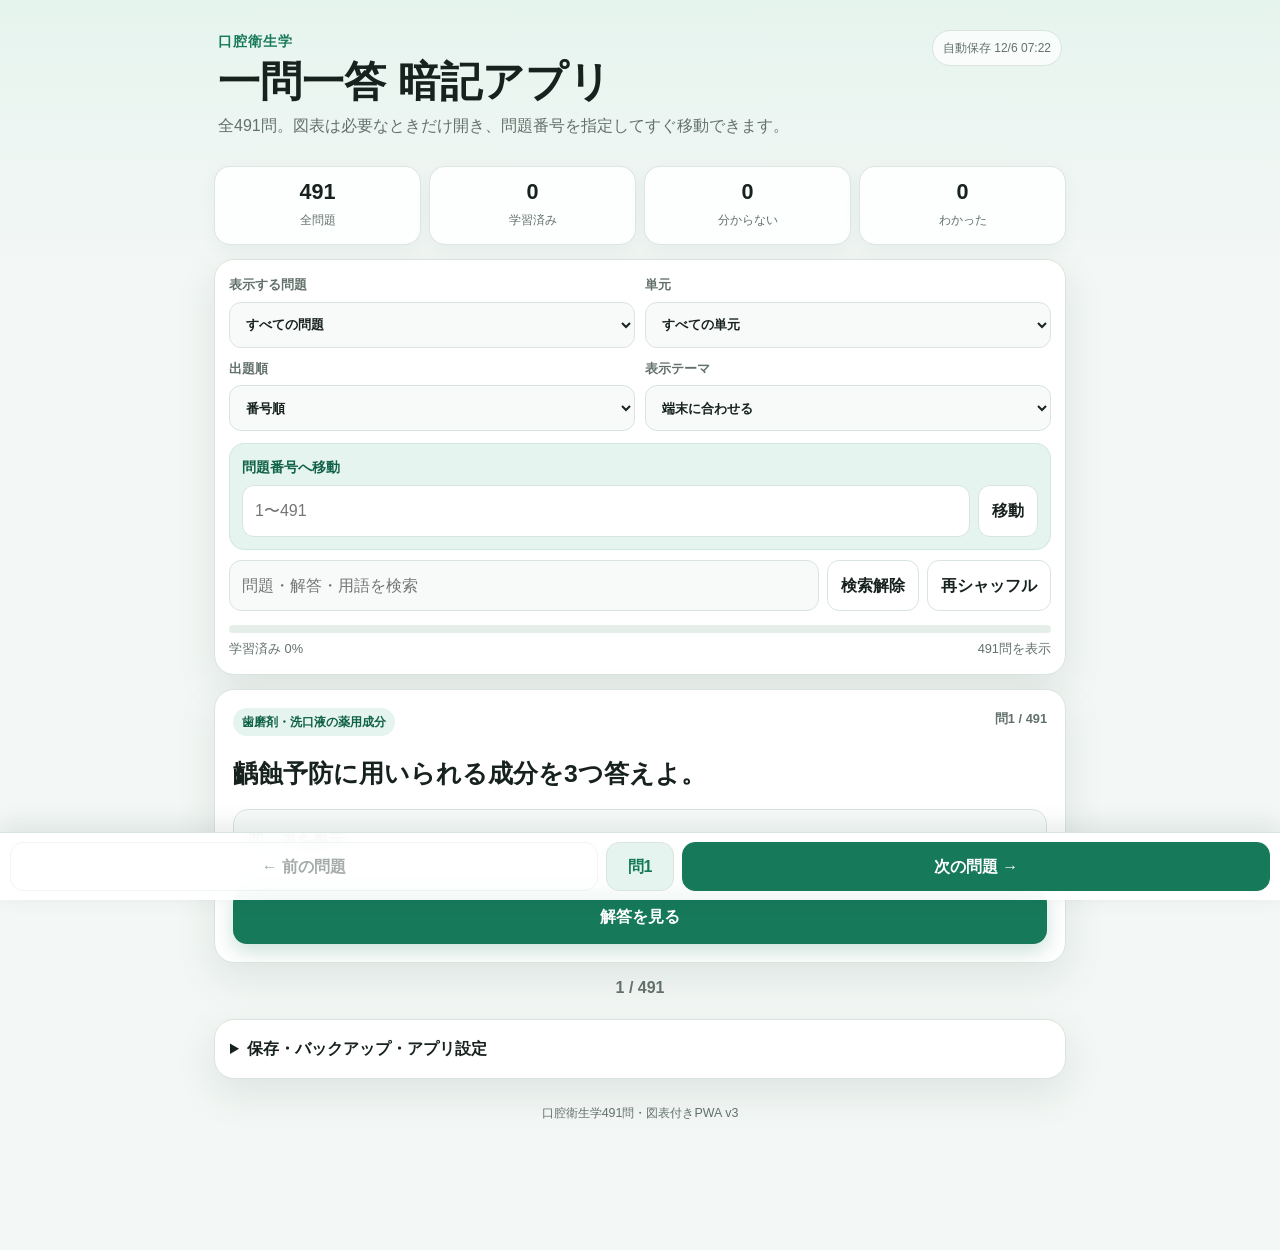
==== commit ac9d9358: "Add files via upload" ====
--- a/index.html
+++ b/index.html
@@ -7,7 +7,7 @@
   <meta name="apple-mobile-web-app-capable" content="yes">
   <meta name="apple-mobile-web-app-status-bar-style" content="default">
   <meta name="apple-mobile-web-app-title" content="口腔衛生学">
-  <meta name="description" content="口腔衛生学491問の一問一答暗記アプリ。図表付き、進捗保存、復習、検索、シャッフル、バックアップ、オフライン対応。">
+  <meta name="description" content="口腔衛生学491問の一問一答暗記アプリ。図表開閉、問題番号移動、進捗保存、復習、検索、オフライン対応。">
   <title>口腔衛生学 暗記アプリ</title>
   <link rel="manifest" href="./manifest.webmanifest">
   <link rel="apple-touch-icon" href="./icons/apple-touch-icon.png">
@@ -22,7 +22,7 @@
         <div>
           <p class="eyebrow">口腔衛生学</p>
           <h1>一問一答 暗記アプリ</h1>
-          <p class="subtitle">全491問。図表を見ながら、分からなかった問題だけ繰り返し復習できます。</p>
+          <p class="subtitle">全491問。図表は必要なときだけ開き、問題番号を指定してすぐ移動できます。</p>
         </div>
         <div class="header-actions">
           <span class="saved-pill" id="savedAt">保存確認中</span>
@@ -48,8 +48,8 @@
             <option value="known">わかった問題だけ</option>
           </select>
         </label>
-        <label class="control">分野
-          <select id="category"><option value="all">すべての分野</option></select>
+        <label class="control">単元
+          <select id="category"><option value="all">すべての単元</option></select>
         </label>
         <label class="control">出題順
           <select id="order">
@@ -65,6 +65,15 @@
           </select>
         </label>
       </div>
+
+      <div class="jump-row" aria-label="問題番号へ移動">
+        <label for="jumpInput">問題番号へ移動</label>
+        <div class="jump-controls">
+          <input id="jumpInput" type="number" inputmode="numeric" min="1" max="491" step="1" placeholder="1〜491" autocomplete="off">
+          <button class="secondary-button" id="jumpButton" type="button">移動</button>
+        </div>
+      </div>
+
       <div class="search-row">
         <input id="search" class="search-input" type="search" inputmode="search" placeholder="問題・解答・用語を検索" autocomplete="off">
         <button class="secondary-button" id="clearSearch" type="button">検索解除</button>
@@ -78,18 +87,22 @@
 
     <article class="study-card" id="studyCard">
       <div class="card-top">
-        <div class="badges" id="badges"></div>
-        <div class="question-number" id="questionNumber">問1 / 491</div>
+        <div class="card-meta">
+          <div class="badges" id="badges"></div>
+          <div class="question-number" id="questionNumber">問1 / 491</div>
+        </div>
+
+        <h2 class="question" id="questionText"></h2>
 
         <section class="figure-panel" id="figurePanel" aria-label="問題の図表">
-          <div class="figure-heading">
-            <strong>図・表（必要なときだけ表示）</strong>
-            <button class="text-button" id="toggleFigures" type="button">図・表を表示</button>
+          <button class="figure-toggle" id="toggleFigures" type="button" aria-expanded="false" aria-controls="figureBody">
+            <span id="figureToggleLabel">図・表を表示</span>
+            <span class="chevron" aria-hidden="true">⌄</span>
+          </button>
+          <div class="figure-body" id="figureBody" hidden>
+            <div class="figure-list" id="figureList"></div>
           </div>
-          <div class="figure-list" id="figureList"></div>
         </section>
-
-        <h2 class="question" id="questionText"></h2>
       </div>
 
       <div class="reveal-wrap" id="revealWrap">
@@ -114,10 +127,6 @@
       <button class="primary-button" id="showAllButton" type="button">すべての問題に戻る</button>
     </section>
 
-    <nav class="nav" aria-label="問題移動">
-      <button id="prevButton" type="button">← 前の問題</button>
-      <button id="nextButton" type="button">次の問題 →</button>
-    </nav>
     <p class="position" id="position">1 / 491</p>
 
     <details class="utility">
@@ -132,13 +141,19 @@
         </div>
         <details class="install-help">
           <summary>iPhoneのホーム画面に追加する方法</summary>
-          <p>Safariで固定URLを開き、共有ボタン →「ホーム画面に追加」を選択します。</p>
+          <p>Safariで公開URLを開き、共有ボタン →「ホーム画面に追加」を選択します。</p>
         </details>
       </div>
     </details>
 
-    <footer>口腔衛生学491問・図表はボタン表示のPWA</footer>
+    <footer>口腔衛生学491問・図表付きPWA v3</footer>
   </main>
+
+  <nav class="sticky-nav" aria-label="問題移動">
+    <button id="prevButton" type="button">← 前の問題</button>
+    <button class="sticky-position" id="stickyPosition" type="button" aria-label="問題番号入力欄へ移動">問1</button>
+    <button id="nextButton" type="button">次の問題 →</button>
+  </nav>
 
   <dialog id="imageDialog" class="image-dialog">
     <button id="closeDialog" class="dialog-close" type="button" aria-label="閉じる">×</button>
@@ -147,7 +162,7 @@
   </dialog>
 
   <div class="toast" id="toast" role="status" aria-live="polite"></div>
-  <script id="questionData" type="application/json">[{"id":1,"category":"歯磨剤・洗口液の薬用成分","sectionNumber":1,"question":"齲蝕予防に用いられる成分を3つ答えよ。","answer":"フッ化ナトリウム、モノフルオロリン酸ナトリウム、フッ化第一スズ","figures":[{"src":"./assets/figures/figure-01.jpg","caption":"歯磨剤・洗口液の薬用成分：図表1"}],"note":"この表を見て答える。近い内容が続くように、薬用効果・成分・作用の順に整理。"},{"id":2,"category":"歯磨剤・洗口液の薬用成分","sectionNumber":1,"question":"フッ化ナトリウムの薬理作用は何か。","answer":"プラーク中での酸産生抑制","figures":[{"src":"./assets/figures/figure-01.jpg","caption":"歯磨剤・洗口液の薬用成分：図表1"}],"note":"この表を見て答える。近い内容が続くように、薬用効果・成分・作用の順に整理。"},{"id":3,"category":"歯磨剤・洗口液の薬用成分","sectionNumber":1,"question":"プラーク中での酸産生抑制作用をもつ成分は何か。","answer":"フッ化ナトリウム","figures":[{"src":"./assets/figures/figure-01.jpg","caption":"歯磨剤・洗口液の薬用成分：図表1"}],"note":"この表を見て答える。近い内容が続くように、薬用効果・成分・作用の順に整理。"},{"id":4,"category":"歯磨剤・洗口液の薬用成分","sectionNumber":1,"question":"フッ化ナトリウムは何の予防に用いられるか。","answer":"齲蝕予防","figures":[{"src":"./assets/figures/figure-01.jpg","caption":"歯磨剤・洗口液の薬用成分：図表1"}],"note":"この表を見て答える。近い内容が続くように、薬用効果・成分・作用の順に整理。"},{"id":5,"category":"歯磨剤・洗口液の薬用成分","sectionNumber":1,"question":"モノフルオロリン酸ナトリウムの薬理作用は何か。","answer":"歯質の耐酸性向上","figures":[{"src":"./assets/figures/figure-01.jpg","caption":"歯磨剤・洗口液の薬用成分：図表1"}],"note":"この表を見て答える。近い内容が続くように、薬用効果・成分・作用の順に整理。"},{"id":6,"category":"歯磨剤・洗口液の薬用成分","sectionNumber":1,"question":"歯質の耐酸性向上作用をもつ成分は何か。","answer":"モノフルオロリン酸ナトリウム","figures":[{"src":"./assets/figures/figure-01.jpg","caption":"歯磨剤・洗口液の薬用成分：図表1"}],"note":"この表を見て答える。近い内容が続くように、薬用効果・成分・作用の順に整理。"},{"id":7,"category":"歯磨剤・洗口液の薬用成分","sectionNumber":1,"question":"モノフルオロリン酸ナトリウムは何の予防に用いられるか。","answer":"齲蝕予防","figures":[{"src":"./assets/figures/figure-01.jpg","caption":"歯磨剤・洗口液の薬用成分：図表1"}],"note":"この表を見て答える。近い内容が続くように、薬用効果・成分・作用の順に整理。"},{"id":8,"category":"歯磨剤・洗口液の薬用成分","sectionNumber":1,"question":"フッ化第一スズの薬理作用は何か。","answer":"歯質の再石灰化促進","figures":[{"src":"./assets/figures/figure-01.jpg","caption":"歯磨剤・洗口液の薬用成分：図表1"}],"note":"この表を見て答える。近い内容が続くように、薬用効果・成分・作用の順に整理。"},{"id":9,"category":"歯磨剤・洗口液の薬用成分","sectionNumber":1,"question":"歯質の再石灰化促進作用をもつ成分は何か。","answer":"フッ化第一スズ","figures":[{"src":"./assets/figures/figure-01.jpg","caption":"歯磨剤・洗口液の薬用成分：図表1"}],"note":"この表を見て答える。近い内容が続くように、薬用効果・成分・作用の順に整理。"},{"id":10,"category":"歯磨剤・洗口液の薬用成分","sectionNumber":1,"question":"フッ化第一スズは何の予防に用いられるか。","answer":"齲蝕予防","figures":[{"src":"./assets/figures/figure-01.jpg","caption":"歯磨剤・洗口液の薬用成分：図表1"}],"note":"この表を見て答える。近い内容が続くように、薬用効果・成分・作用の順に整理。"},{"id":11,"category":"歯磨剤・洗口液の薬用成分","sectionNumber":1,"question":"次の作用に対応する成分を順に答えよ。①プラーク中での酸産生抑制 ②歯質の耐酸性向上 ③歯質の再石灰化促進","answer":"①フッ化ナトリウム ②モノフルオロリン酸ナトリウム ③フッ化第一スズ","figures":[{"src":"./assets/figures/figure-01.jpg","caption":"歯磨剤・洗口液の薬用成分：図表1"}],"note":"この表を見て答える。近い内容が続くように、薬用効果・成分・作用の順に整理。"},{"id":12,"category":"歯磨剤・洗口液の薬用成分","sectionNumber":1,"question":"齲蝕・歯周病予防に用いられる成分をすべて答えよ。","answer":"デキストラナーゼ、クロルヘキシジン、塩化セチルピリジニウム、イソプロピルメチルフェノール、塩化ベンゼトニウム","figures":[{"src":"./assets/figures/figure-01.jpg","caption":"歯磨剤・洗口液の薬用成分：図表1"}],"note":"この表を見て答える。近い内容が続くように、薬用効果・成分・作用の順に整理。"},{"id":13,"category":"歯磨剤・洗口液の薬用成分","sectionNumber":1,"question":"デキストラナーゼの薬理作用は何か。","answer":"プラークの分解、形成抑制","figures":[{"src":"./assets/figures/figure-01.jpg","caption":"歯磨剤・洗口液の薬用成分：図表1"}],"note":"この表を見て答える。近い内容が続くように、薬用効果・成分・作用の順に整理。"},{"id":14,"category":"歯磨剤・洗口液の薬用成分","sectionNumber":1,"question":"プラークの分解・形成抑制作用をもつ成分は何か。","answer":"デキストラナーゼ","figures":[{"src":"./assets/figures/figure-01.jpg","caption":"歯磨剤・洗口液の薬用成分：図表1"}],"note":"この表を見て答える。近い内容が続くように、薬用効果・成分・作用の順に整理。"},{"id":15,"category":"歯磨剤・洗口液の薬用成分","sectionNumber":1,"question":"デキストラナーゼは何の予防に用いられるか。","answer":"齲蝕・歯周病予防","figures":[{"src":"./assets/figures/figure-01.jpg","caption":"歯磨剤・洗口液の薬用成分：図表1"}],"note":"この表を見て答える。近い内容が続くように、薬用効果・成分・作用の順に整理。"},{"id":16,"category":"歯磨剤・洗口液の薬用成分","sectionNumber":1,"question":"殺菌作用をもつ成分を4つ答えよ。","answer":"クロルヘキシジン、塩化セチルピリジニウム、イソプロピルメチルフェノール、塩化ベンゼトニウム","figures":[{"src":"./assets/figures/figure-01.jpg","caption":"歯磨剤・洗口液の薬用成分：図表1"}],"note":"この表を見て答える。近い内容が続くように、薬用効果・成分・作用の順に整理。"},{"id":17,"category":"歯磨剤・洗口液の薬用成分","sectionNumber":1,"question":"クロルヘキシジンの薬理作用は何か。","answer":"殺菌","figures":[{"src":"./assets/figures/figure-01.jpg","caption":"歯磨剤・洗口液の薬用成分：図表1"}],"note":"この表を見て答える。近い内容が続くように、薬用効果・成分・作用の順に整理。"},{"id":18,"category":"歯磨剤・洗口液の薬用成分","sectionNumber":1,"question":"クロルヘキシジンは何の予防に用いられるか。","answer":"齲蝕・歯周病予防","figures":[{"src":"./assets/figures/figure-01.jpg","caption":"歯磨剤・洗口液の薬用成分：図表1"}],"note":"この表を見て答える。近い内容が続くように、薬用効果・成分・作用の順に整理。"},{"id":19,"category":"歯磨剤・洗口液の薬用成分","sectionNumber":1,"question":"塩化セチルピリジニウムの薬理作用は何か。","answer":"殺菌","figures":[{"src":"./assets/figures/figure-01.jpg","caption":"歯磨剤・洗口液の薬用成分：図表1"}],"note":"この表を見て答える。近い内容が続くように、薬用効果・成分・作用の順に整理。"},{"id":20,"category":"歯磨剤・洗口液の薬用成分","sectionNumber":1,"question":"塩化セチルピリジニウムは何の予防に用いられるか。","answer":"齲蝕・歯周病予防","figures":[{"src":"./assets/figures/figure-01.jpg","caption":"歯磨剤・洗口液の薬用成分：図表1"}],"note":"この表を見て答える。近い内容が続くように、薬用効果・成分・作用の順に整理。"},{"id":21,"category":"歯磨剤・洗口液の薬用成分","sectionNumber":1,"question":"イソプロピルメチルフェノールの薬理作用は何か。","answer":"殺菌","figures":[{"src":"./assets/figures/figure-01.jpg","caption":"歯磨剤・洗口液の薬用成分：図表1"}],"note":"この表を見て答える。近い内容が続くように、薬用効果・成分・作用の順に整理。"},{"id":22,"category":"歯磨剤・洗口液の薬用成分","sectionNumber":1,"question":"イソプロピルメチルフェノールは何の予防に用いられるか。","answer":"齲蝕・歯周病予防","figures":[{"src":"./assets/figures/figure-01.jpg","caption":"歯磨剤・洗口液の薬用成分：図表1"}],"note":"この表を見て答える。近い内容が続くように、薬用効果・成分・作用の順に整理。"},{"id":23,"category":"歯磨剤・洗口液の薬用成分","sectionNumber":1,"question":"塩化ベンゼトニウムの薬理作用は何か。","answer":"殺菌","figures":[{"src":"./assets/figures/figure-01.jpg","caption":"歯磨剤・洗口液の薬用成分：図表1"}],"note":"この表を見て答える。近い内容が続くように、薬用効果・成分・作用の順に整理。"},{"id":24,"category":"歯磨剤・洗口液の薬用成分","sectionNumber":1,"question":"塩化ベンゼトニウムは何の予防に用いられるか。","answer":"齲蝕・歯周病予防","figures":[{"src":"./assets/figures/figure-01.jpg","caption":"歯磨剤・洗口液の薬用成分：図表1"}],"note":"この表を見て答える。近い内容が続くように、薬用効果・成分・作用の順に整理。"},{"id":25,"category":"歯磨剤・洗口液の薬用成分","sectionNumber":1,"question":"殺菌成分のうち、名称に「塩化」を含むものを2つ答えよ。","answer":"塩化セチルピリジニウム、塩化ベンゼトニウム","figures":[{"src":"./assets/figures/figure-01.jpg","caption":"歯磨剤・洗口液の薬用成分：図表1"}],"note":"この表を見て答える。近い内容が続くように、薬用効果・成分・作用の順に整理。"},{"id":26,"category":"歯磨剤・洗口液の薬用成分","sectionNumber":1,"question":"殺菌成分のうち、名称に「フェノール」を含むものは何か。","answer":"イソプロピルメチルフェノール","figures":[{"src":"./assets/figures/figure-01.jpg","caption":"歯磨剤・洗口液の薬用成分：図表1"}],"note":"この表を見て答える。近い内容が続くように、薬用効果・成分・作用の順に整理。"},{"id":27,"category":"歯磨剤・洗口液の薬用成分","sectionNumber":1,"question":"歯周病予防に用いられる成分をすべて答えよ。","answer":"トラネキサム酸、イプシロンアミノカプロン酸、グリチルリチン酸およびその塩類、塩化ナトリウム、ヒノキチオール、リゾチーム、酢酸DL-α-トコフェロール、ポリリン酸塩、ピロリン酸塩","figures":[{"src":"./assets/figures/figure-01.jpg","caption":"歯磨剤・洗口液の薬用成分：図表1"}],"note":"この表を見て答える。近い内容が続くように、薬用効果・成分・作用の順に整理。"},{"id":28,"category":"歯磨剤・洗口液の薬用成分","sectionNumber":1,"question":"トラネキサム酸の薬理作用は何か。","answer":"抗炎症、抗プラスミン、止血","figures":[{"src":"./assets/figures/figure-01.jpg","caption":"歯磨剤・洗口液の薬用成分：図表1"}],"note":"この表を見て答える。近い内容が続くように、薬用効果・成分・作用の順に整理。"},{"id":29,"category":"歯磨剤・洗口液の薬用成分","sectionNumber":1,"question":"トラネキサム酸は何の予防に用いられるか。","answer":"歯周病予防","figures":[{"src":"./assets/figures/figure-01.jpg","caption":"歯磨剤・洗口液の薬用成分：図表1"}],"note":"この表を見て答える。近い内容が続くように、薬用効果・成分・作用の順に整理。"},{"id":30,"category":"歯磨剤・洗口液の薬用成分","sectionNumber":1,"question":"イプシロンアミノカプロン酸の薬理作用は何か。","answer":"抗炎症、抗プラスミン、止血","figures":[{"src":"./assets/figures/figure-01.jpg","caption":"歯磨剤・洗口液の薬用成分：図表1"}],"note":"この表を見て答える。近い内容が続くように、薬用効果・成分・作用の順に整理。"},{"id":31,"category":"歯磨剤・洗口液の薬用成分","sectionNumber":1,"question":"イプシロンアミノカプロン酸は何の予防に用いられるか。","answer":"歯周病予防","figures":[{"src":"./assets/figures/figure-01.jpg","caption":"歯磨剤・洗口液の薬用成分：図表1"}],"note":"この表を見て答える。近い内容が続くように、薬用効果・成分・作用の順に整理。"},{"id":32,"category":"歯磨剤・洗口液の薬用成分","sectionNumber":1,"question":"抗炎症、抗プラスミン、止血作用をもつ成分を答えよ。","answer":"トラネキサム酸、イプシロンアミノカプロン酸","figures":[{"src":"./assets/figures/figure-01.jpg","caption":"歯磨剤・洗口液の薬用成分：図表1"}],"note":"この表を見て答える。近い内容が続くように、薬用効果・成分・作用の順に整理。"},{"id":33,"category":"歯磨剤・洗口液の薬用成分","sectionNumber":1,"question":"グリチルリチン酸およびその塩類の薬理作用は何か。","answer":"抗炎症、抗アレルギー","figures":[{"src":"./assets/figures/figure-01.jpg","caption":"歯磨剤・洗口液の薬用成分：図表1"}],"note":"この表を見て答える。近い内容が続くように、薬用効果・成分・作用の順に整理。"},{"id":34,"category":"歯磨剤・洗口液の薬用成分","sectionNumber":1,"question":"グリチルリチン酸およびその塩類は何の予防に用いられるか。","answer":"歯周病予防","figures":[{"src":"./assets/figures/figure-01.jpg","caption":"歯磨剤・洗口液の薬用成分：図表1"}],"note":"この表を見て答える。近い内容が続くように、薬用効果・成分・作用の順に整理。"},{"id":35,"category":"歯磨剤・洗口液の薬用成分","sectionNumber":1,"question":"抗炎症、抗アレルギー作用をもつ成分を答えよ。","answer":"グリチルリチン酸およびその塩類","figures":[{"src":"./assets/figures/figure-01.jpg","caption":"歯磨剤・洗口液の薬用成分：図表1"}],"note":"この表を見て答える。近い内容が続くように、薬用効果・成分・作用の順に整理。"},{"id":36,"category":"歯磨剤・洗口液の薬用成分","sectionNumber":1,"question":"塩化ナトリウムの薬理作用は何か。","answer":"収斂（歯肉の引き締め）","figures":[{"src":"./assets/figures/figure-01.jpg","caption":"歯磨剤・洗口液の薬用成分：図表1"}],"note":"この表を見て答える。近い内容が続くように、薬用効果・成分・作用の順に整理。"},{"id":37,"category":"歯磨剤・洗口液の薬用成分","sectionNumber":1,"question":"塩化ナトリウムは何の予防に用いられるか。","answer":"歯周病予防","figures":[{"src":"./assets/figures/figure-01.jpg","caption":"歯磨剤・洗口液の薬用成分：図表1"}],"note":"この表を見て答える。近い内容が続くように、薬用効果・成分・作用の順に整理。"},{"id":38,"category":"歯磨剤・洗口液の薬用成分","sectionNumber":1,"question":"ヒノキチオールの薬理作用は何か。","answer":"収斂（歯肉の引き締め）","figures":[{"src":"./assets/figures/figure-01.jpg","caption":"歯磨剤・洗口液の薬用成分：図表1"}],"note":"この表を見て答える。近い内容が続くように、薬用効果・成分・作用の順に整理。"},{"id":39,"category":"歯磨剤・洗口液の薬用成分","sectionNumber":1,"question":"ヒノキチオールは何の予防に用いられるか。","answer":"歯周病予防","figures":[{"src":"./assets/figures/figure-01.jpg","caption":"歯磨剤・洗口液の薬用成分：図表1"}],"note":"この表を見て答える。近い内容が続くように、薬用効果・成分・作用の順に整理。"},{"id":40,"category":"歯磨剤・洗口液の薬用成分","sectionNumber":1,"question":"収斂（歯肉の引き締め）作用をもつ成分を答えよ。","answer":"塩化ナトリウム、ヒノキチオール","figures":[{"src":"./assets/figures/figure-01.jpg","caption":"歯磨剤・洗口液の薬用成分：図表1"}],"note":"この表を見て答える。近い内容が続くように、薬用効果・成分・作用の順に整理。"},{"id":41,"category":"歯磨剤・洗口液の薬用成分","sectionNumber":1,"question":"リゾチームの薬理作用は何か。","answer":"抗炎症、組織修復の促進","figures":[{"src":"./assets/figures/figure-01.jpg","caption":"歯磨剤・洗口液の薬用成分：図表1"}],"note":"この表を見て答える。近い内容が続くように、薬用効果・成分・作用の順に整理。"},{"id":42,"category":"歯磨剤・洗口液の薬用成分","sectionNumber":1,"question":"リゾチームは何の予防に用いられるか。","answer":"歯周病予防","figures":[{"src":"./assets/figures/figure-01.jpg","caption":"歯磨剤・洗口液の薬用成分：図表1"}],"note":"この表を見て答える。近い内容が続くように、薬用効果・成分・作用の順に整理。"},{"id":43,"category":"歯磨剤・洗口液の薬用成分","sectionNumber":1,"question":"抗炎症、組織修復の促進作用をもつ成分を答えよ。","answer":"リゾチーム","figures":[{"src":"./assets/figures/figure-01.jpg","caption":"歯磨剤・洗口液の薬用成分：図表1"}],"note":"この表を見て答える。近い内容が続くように、薬用効果・成分・作用の順に整理。"},{"id":44,"category":"歯磨剤・洗口液の薬用成分","sectionNumber":1,"question":"酢酸DL-α-トコフェロールの薬理作用は何か。","answer":"末梢血管循環促進","figures":[{"src":"./assets/figures/figure-01.jpg","caption":"歯磨剤・洗口液の薬用成分：図表1"}],"note":"この表を見て答える。近い内容が続くように、薬用効果・成分・作用の順に整理。"},{"id":45,"category":"歯磨剤・洗口液の薬用成分","sectionNumber":1,"question":"酢酸DL-α-トコフェロールは何の予防に用いられるか。","answer":"歯周病予防","figures":[{"src":"./assets/figures/figure-01.jpg","caption":"歯磨剤・洗口液の薬用成分：図表1"}],"note":"この表を見て答える。近い内容が続くように、薬用効果・成分・作用の順に整理。"},{"id":46,"category":"歯磨剤・洗口液の薬用成分","sectionNumber":1,"question":"末梢血管循環促進作用をもつ成分を答えよ。","answer":"酢酸DL-α-トコフェロール","figures":[{"src":"./assets/figures/figure-01.jpg","caption":"歯磨剤・洗口液の薬用成分：図表1"}],"note":"この表を見て答える。近い内容が続くように、薬用効果・成分・作用の順に整理。"},{"id":47,"category":"歯磨剤・洗口液の薬用成分","sectionNumber":1,"question":"ポリリン酸塩の薬理作用は何か。","answer":"歯石沈着予防","figures":[{"src":"./assets/figures/figure-01.jpg","caption":"歯磨剤・洗口液の薬用成分：図表1"}],"note":"この表を見て答える。近い内容が続くように、薬用効果・成分・作用の順に整理。"},{"id":48,"category":"歯磨剤・洗口液の薬用成分","sectionNumber":1,"question":"ポリリン酸塩は何の予防に用いられるか。","answer":"歯周病予防","figures":[{"src":"./assets/figures/figure-01.jpg","caption":"歯磨剤・洗口液の薬用成分：図表1"}],"note":"この表を見て答える。近い内容が続くように、薬用効果・成分・作用の順に整理。"},{"id":49,"category":"歯磨剤・洗口液の薬用成分","sectionNumber":1,"question":"ピロリン酸塩の薬理作用は何か。","answer":"歯石沈着予防","figures":[{"src":"./assets/figures/figure-01.jpg","caption":"歯磨剤・洗口液の薬用成分：図表1"}],"note":"この表を見て答える。近い内容が続くように、薬用効果・成分・作用の順に整理。"},{"id":50,"category":"歯磨剤・洗口液の薬用成分","sectionNumber":1,"question":"ピロリン酸塩は何の予防に用いられるか。","answer":"歯周病予防","figures":[{"src":"./assets/figures/figure-01.jpg","caption":"歯磨剤・洗口液の薬用成分：図表1"}],"note":"この表を見て答える。近い内容が続くように、薬用効果・成分・作用の順に整理。"},{"id":51,"category":"歯磨剤・洗口液の薬用成分","sectionNumber":1,"question":"歯石沈着予防作用をもつ成分を答えよ。","answer":"ポリリン酸塩、ピロリン酸塩","figures":[{"src":"./assets/figures/figure-01.jpg","caption":"歯磨剤・洗口液の薬用成分：図表1"}],"note":"この表を見て答える。近い内容が続くように、薬用効果・成分・作用の順に整理。"},{"id":52,"category":"歯磨剤・洗口液の薬用成分","sectionNumber":1,"question":"抗炎症・抗プラスミン・止血作用をもつ成分を2つ答えよ。","answer":"トラネキサム酸、イプシロンアミノカプロン酸","figures":[{"src":"./assets/figures/figure-01.jpg","caption":"歯磨剤・洗口液の薬用成分：図表1"}],"note":"この表を見て答える。近い内容が続くように、薬用効果・成分・作用の順に整理。"},{"id":53,"category":"歯磨剤・洗口液の薬用成分","sectionNumber":1,"question":"収斂作用によって引き締められるものは何か。","answer":"歯肉","figures":[{"src":"./assets/figures/figure-01.jpg","caption":"歯磨剤・洗口液の薬用成分：図表1"}],"note":"この表を見て答える。近い内容が続くように、薬用効果・成分・作用の順に整理。"},{"id":54,"category":"歯磨剤・洗口液の薬用成分","sectionNumber":1,"question":"歯石沈着予防作用をもつ成分を2つ答えよ。","answer":"ポリリン酸塩、ピロリン酸塩","figures":[{"src":"./assets/figures/figure-01.jpg","caption":"歯磨剤・洗口液の薬用成分：図表1"}],"note":"この表を見て答える。近い内容が続くように、薬用効果・成分・作用の順に整理。"},{"id":55,"category":"歯磨剤・洗口液の薬用成分","sectionNumber":1,"question":"知覚過敏予防に用いられる成分を3つ答えよ。","answer":"乳酸アルミニウム、硝酸カリウム、塩化ストロンチウム","figures":[{"src":"./assets/figures/figure-01.jpg","caption":"歯磨剤・洗口液の薬用成分：図表1"}],"note":"この表を見て答える。近い内容が続くように、薬用効果・成分・作用の順に整理。"},{"id":56,"category":"歯磨剤・洗口液の薬用成分","sectionNumber":1,"question":"乳酸アルミニウムの薬理作用は何か。","answer":"象牙細管の封鎖","figures":[{"src":"./assets/figures/figure-01.jpg","caption":"歯磨剤・洗口液の薬用成分：図表1"}],"note":"この表を見て答える。近い内容が続くように、薬用効果・成分・作用の順に整理。"},{"id":57,"category":"歯磨剤・洗口液の薬用成分","sectionNumber":1,"question":"乳酸アルミニウムは何の予防に用いられるか。","answer":"知覚過敏予防","figures":[{"src":"./assets/figures/figure-01.jpg","caption":"歯磨剤・洗口液の薬用成分：図表1"}],"note":"この表を見て答える。近い内容が続くように、薬用効果・成分・作用の順に整理。"},{"id":58,"category":"歯磨剤・洗口液の薬用成分","sectionNumber":1,"question":"硝酸カリウムの薬理作用は何か。","answer":"神経線維の興奮抑制","figures":[{"src":"./assets/figures/figure-01.jpg","caption":"歯磨剤・洗口液の薬用成分：図表1"}],"note":"この表を見て答える。近い内容が続くように、薬用効果・成分・作用の順に整理。"},{"id":59,"category":"歯磨剤・洗口液の薬用成分","sectionNumber":1,"question":"神経線維の興奮抑制作用をもつ成分の一つは何か。","answer":"硝酸カリウム","figures":[{"src":"./assets/figures/figure-01.jpg","caption":"歯磨剤・洗口液の薬用成分：図表1"}],"note":"この表を見て答える。近い内容が続くように、薬用効果・成分・作用の順に整理。"},{"id":60,"category":"歯磨剤・洗口液の薬用成分","sectionNumber":1,"question":"硝酸カリウムは何の予防に用いられるか。","answer":"知覚過敏予防","figures":[{"src":"./assets/figures/figure-01.jpg","caption":"歯磨剤・洗口液の薬用成分：図表1"}],"note":"この表を見て答える。近い内容が続くように、薬用効果・成分・作用の順に整理。"},{"id":61,"category":"歯磨剤・洗口液の薬用成分","sectionNumber":1,"question":"塩化ストロンチウムの薬理作用は何か。","answer":"象牙細管の封鎖","figures":[{"src":"./assets/figures/figure-01.jpg","caption":"歯磨剤・洗口液の薬用成分：図表1"}],"note":"この表を見て答える。近い内容が続くように、薬用効果・成分・作用の順に整理。"},{"id":62,"category":"歯磨剤・洗口液の薬用成分","sectionNumber":1,"question":"塩化ストロンチウムは何の予防に用いられるか。","answer":"知覚過敏予防","figures":[{"src":"./assets/figures/figure-01.jpg","caption":"歯磨剤・洗口液の薬用成分：図表1"}],"note":"この表を見て答える。近い内容が続くように、薬用効果・成分・作用の順に整理。"},{"id":63,"category":"歯磨剤・洗口液の薬用成分","sectionNumber":1,"question":"象牙細管の封鎖作用をもつ成分を2つ答えよ。","answer":"乳酸アルミニウム、塩化ストロンチウム","figures":[{"src":"./assets/figures/figure-01.jpg","caption":"歯磨剤・洗口液の薬用成分：図表1"}],"note":"この表を見て答える。近い内容が続くように、薬用効果・成分・作用の順に整理。"},{"id":64,"category":"歯磨剤・洗口液の薬用成分","sectionNumber":1,"question":"神経線維の興奮抑制作用をもつ成分は何か。","answer":"硝酸カリウム","figures":[{"src":"./assets/figures/figure-01.jpg","caption":"歯磨剤・洗口液の薬用成分：図表1"}],"note":"この表を見て答える。近い内容が続くように、薬用効果・成分・作用の順に整理。"},{"id":65,"category":"歯磨剤・洗口液の薬用成分","sectionNumber":1,"question":"タバコのやに除去に用いられる成分は何か。","answer":"ポリエチレングリコール","figures":[{"src":"./assets/figures/figure-01.jpg","caption":"歯磨剤・洗口液の薬用成分：図表1"}],"note":"この表を見て答える。近い内容が続くように、薬用効果・成分・作用の順に整理。"},{"id":66,"category":"歯磨剤・洗口液の薬用成分","sectionNumber":1,"question":"ポリエチレングリコールの薬理作用は何か。","answer":"非イオン型界面活性作用","figures":[{"src":"./assets/figures/figure-01.jpg","caption":"歯磨剤・洗口液の薬用成分：図表1"}],"note":"この表を見て答える。近い内容が続くように、薬用効果・成分・作用の順に整理。"},{"id":67,"category":"歯磨剤・洗口液の薬用成分","sectionNumber":1,"question":"非イオン型界面活性作用をもつ成分は何か。","answer":"ポリエチレングリコール","figures":[{"src":"./assets/figures/figure-01.jpg","caption":"歯磨剤・洗口液の薬用成分：図表1"}],"note":"この表を見て答える。近い内容が続くように、薬用効果・成分・作用の順に整理。"},{"id":68,"category":"歯磨剤の基本成分","sectionNumber":2,"question":"歯磨剤の基本成分の種類を6つ答えよ。","answer":"研磨剤、湿潤剤、発泡剤、粘結剤、香味剤、保存剤","figures":[{"src":"./assets/figures/figure-02.jpg","caption":"歯磨剤の基本成分：図表1"}],"note":"取り消し線のある成分は出題対象から除外。"},{"id":69,"category":"歯磨剤の基本成分","sectionNumber":2,"question":"研磨剤の作用は何か。","answer":"歯の表面を傷つけずに、プラークや外因性色素沈着物、食物残渣を取り除く","figures":[{"src":"./assets/figures/figure-02.jpg","caption":"歯磨剤の基本成分：図表1"}],"note":"取り消し線のある成分は出題対象から除外。"},{"id":70,"category":"歯磨剤の基本成分","sectionNumber":2,"question":"研磨剤の成分をすべて答えよ。","answer":"炭酸カルシウム、リン酸カルシウム、ピロリン酸カルシウム、無水ケイ酸","figures":[{"src":"./assets/figures/figure-02.jpg","caption":"歯磨剤の基本成分：図表1"}],"note":"取り消し線のある成分は出題対象から除外。"},{"id":71,"category":"歯磨剤の基本成分","sectionNumber":2,"question":"炭酸カルシウムは何剤に分類されるか。","answer":"研磨剤","figures":[{"src":"./assets/figures/figure-02.jpg","caption":"歯磨剤の基本成分：図表1"}],"note":"取り消し線のある成分は出題対象から除外。"},{"id":72,"category":"歯磨剤の基本成分","sectionNumber":2,"question":"リン酸カルシウムは何剤に分類されるか。","answer":"研磨剤","figures":[{"src":"./assets/figures/figure-02.jpg","caption":"歯磨剤の基本成分：図表1"}],"note":"取り消し線のある成分は出題対象から除外。"},{"id":73,"category":"歯磨剤の基本成分","sectionNumber":2,"question":"ピロリン酸カルシウムは何剤に分類されるか。","answer":"研磨剤","figures":[{"src":"./assets/figures/figure-02.jpg","caption":"歯磨剤の基本成分：図表1"}],"note":"取り消し線のある成分は出題対象から除外。"},{"id":74,"category":"歯磨剤の基本成分","sectionNumber":2,"question":"無水ケイ酸は何剤に分類されるか。","answer":"研磨剤","figures":[{"src":"./assets/figures/figure-02.jpg","caption":"歯磨剤の基本成分：図表1"}],"note":"取り消し線のある成分は出題対象から除外。"},{"id":75,"category":"歯磨剤の基本成分","sectionNumber":2,"question":"「歯の表面を傷つけずに、プラークや外因性色素沈着物、食物残渣を取り除く」の作用をもつ基本成分は何か。","answer":"研磨剤","figures":[{"src":"./assets/figures/figure-02.jpg","caption":"歯磨剤の基本成分：図表1"}],"note":"取り消し線のある成分は出題対象から除外。"},{"id":76,"category":"歯磨剤の基本成分","sectionNumber":2,"question":"湿潤剤の作用は何か。","answer":"歯磨剤の湿り気、しっとり感を適度に保つ","figures":[{"src":"./assets/figures/figure-02.jpg","caption":"歯磨剤の基本成分：図表1"}],"note":"取り消し線のある成分は出題対象から除外。"},{"id":77,"category":"歯磨剤の基本成分","sectionNumber":2,"question":"湿潤剤の成分をすべて答えよ。","answer":"ソルビトール、グリセロール、プロピレングリコール","figures":[{"src":"./assets/figures/figure-02.jpg","caption":"歯磨剤の基本成分：図表1"}],"note":"取り消し線のある成分は出題対象から除外。"},{"id":78,"category":"歯磨剤の基本成分","sectionNumber":2,"question":"ソルビトールは何剤に分類されるか。","answer":"湿潤剤","figures":[{"src":"./assets/figures/figure-02.jpg","caption":"歯磨剤の基本成分：図表1"}],"note":"取り消し線のある成分は出題対象から除外。"},{"id":79,"category":"歯磨剤の基本成分","sectionNumber":2,"question":"グリセロールは何剤に分類されるか。","answer":"湿潤剤","figures":[{"src":"./assets/figures/figure-02.jpg","caption":"歯磨剤の基本成分：図表1"}],"note":"取り消し線のある成分は出題対象から除外。"},{"id":80,"category":"歯磨剤の基本成分","sectionNumber":2,"question":"プロピレングリコールは何剤に分類されるか。","answer":"湿潤剤","figures":[{"src":"./assets/figures/figure-02.jpg","caption":"歯磨剤の基本成分：図表1"}],"note":"取り消し線のある成分は出題対象から除外。"},{"id":81,"category":"歯磨剤の基本成分","sectionNumber":2,"question":"「歯磨剤の湿り気、しっとり感を適度に保つ」の作用をもつ基本成分は何か。","answer":"湿潤剤","figures":[{"src":"./assets/figures/figure-02.jpg","caption":"歯磨剤の基本成分：図表1"}],"note":"取り消し線のある成分は出題対象から除外。"},{"id":82,"category":"歯磨剤の基本成分","sectionNumber":2,"question":"発泡剤の作用は何か。","answer":"発泡することで歯磨剤を口腔内に拡散させ、界面活性作用で汚れを除去する","figures":[{"src":"./assets/figures/figure-02.jpg","caption":"歯磨剤の基本成分：図表1"}],"note":"取り消し線のある成分は出題対象から除外。"},{"id":83,"category":"歯磨剤の基本成分","sectionNumber":2,"question":"発泡剤の成分をすべて答えよ。","answer":"ラウリル硫酸ナトリウム、ラウリルスルホン酸ナトリウム","figures":[{"src":"./assets/figures/figure-02.jpg","caption":"歯磨剤の基本成分：図表1"}],"note":"取り消し線のある成分は出題対象から除外。"},{"id":84,"category":"歯磨剤の基本成分","sectionNumber":2,"question":"ラウリル硫酸ナトリウムは何剤に分類されるか。","answer":"発泡剤","figures":[{"src":"./assets/figures/figure-02.jpg","caption":"歯磨剤の基本成分：図表1"}],"note":"取り消し線のある成分は出題対象から除外。"},{"id":85,"category":"歯磨剤の基本成分","sectionNumber":2,"question":"ラウリルスルホン酸ナトリウムは何剤に分類されるか。","answer":"発泡剤","figures":[{"src":"./assets/figures/figure-02.jpg","caption":"歯磨剤の基本成分：図表1"}],"note":"取り消し線のある成分は出題対象から除外。"},{"id":86,"category":"歯磨剤の基本成分","sectionNumber":2,"question":"「発泡することで歯磨剤を口腔内に拡散させ、界面活性作用で汚れを除去する」の作用をもつ基本成分は何か。","answer":"発泡剤","figures":[{"src":"./assets/figures/figure-02.jpg","caption":"歯磨剤の基本成分：図表1"}],"note":"取り消し線のある成分は出題対象から除外。"},{"id":87,"category":"歯磨剤の基本成分","sectionNumber":2,"question":"粘結剤の作用は何か。","answer":"液体成分と固体成分が分離するのを防ぎ、適度な粘性を与える","figures":[{"src":"./assets/figures/figure-02.jpg","caption":"歯磨剤の基本成分：図表1"}],"note":"取り消し線のある成分は出題対象から除外。"},{"id":88,"category":"歯磨剤の基本成分","sectionNumber":2,"question":"粘結剤の成分をすべて答えよ。","answer":"カルボキシメチルセルロースナトリウム、カラギーナン、アルギン酸ナトリウム","figures":[{"src":"./assets/figures/figure-02.jpg","caption":"歯磨剤の基本成分：図表1"}],"note":"取り消し線のある成分は出題対象から除外。"},{"id":89,"category":"歯磨剤の基本成分","sectionNumber":2,"question":"カルボキシメチルセルロースナトリウムは何剤に分類されるか。","answer":"粘結剤","figures":[{"src":"./assets/figures/figure-02.jpg","caption":"歯磨剤の基本成分：図表1"}],"note":"取り消し線のある成分は出題対象から除外。"},{"id":90,"category":"歯磨剤の基本成分","sectionNumber":2,"question":"カラギーナンは何剤に分類されるか。","answer":"粘結剤","figures":[{"src":"./assets/figures/figure-02.jpg","caption":"歯磨剤の基本成分：図表1"}],"note":"取り消し線のある成分は出題対象から除外。"},{"id":91,"category":"歯磨剤の基本成分","sectionNumber":2,"question":"アルギン酸ナトリウムは何剤に分類されるか。","answer":"粘結剤","figures":[{"src":"./assets/figures/figure-02.jpg","caption":"歯磨剤の基本成分：図表1"}],"note":"取り消し線のある成分は出題対象から除外。"},{"id":92,"category":"歯磨剤の基本成分","sectionNumber":2,"question":"「液体成分と固体成分が分離するのを防ぎ、適度な粘性を与える」の作用をもつ基本成分は何か。","answer":"粘結剤","figures":[{"src":"./assets/figures/figure-02.jpg","caption":"歯磨剤の基本成分：図表1"}],"note":"取り消し線のある成分は出題対象から除外。"},{"id":93,"category":"歯磨剤の基本成分","sectionNumber":2,"question":"香味剤の作用は何か。","answer":"使用時の爽快感や香りを与える","figures":[{"src":"./assets/figures/figure-02.jpg","caption":"歯磨剤の基本成分：図表1"}],"note":"取り消し線のある成分は出題対象から除外。"},{"id":94,"category":"歯磨剤の基本成分","sectionNumber":2,"question":"香味剤の成分をすべて答えよ。","answer":"スペアミント油、サッカリンナトリウム、メントール","figures":[{"src":"./assets/figures/figure-02.jpg","caption":"歯磨剤の基本成分：図表1"}],"note":"取り消し線のある成分は出題対象から除外。"},{"id":95,"category":"歯磨剤の基本成分","sectionNumber":2,"question":"スペアミント油は何剤に分類されるか。","answer":"香味剤","figures":[{"src":"./assets/figures/figure-02.jpg","caption":"歯磨剤の基本成分：図表1"}],"note":"取り消し線のある成分は出題対象から除外。"},{"id":96,"category":"歯磨剤の基本成分","sectionNumber":2,"question":"サッカリンナトリウムは何剤に分類されるか。","answer":"香味剤","figures":[{"src":"./assets/figures/figure-02.jpg","caption":"歯磨剤の基本成分：図表1"}],"note":"取り消し線のある成分は出題対象から除外。"},{"id":97,"category":"歯磨剤の基本成分","sectionNumber":2,"question":"メントールは何剤に分類されるか。","answer":"香味剤","figures":[{"src":"./assets/figures/figure-02.jpg","caption":"歯磨剤の基本成分：図表1"}],"note":"取り消し線のある成分は出題対象から除外。"},{"id":98,"category":"歯磨剤の基本成分","sectionNumber":2,"question":"「使用時の爽快感や香りを与える」の作用をもつ基本成分は何か。","answer":"香味剤","figures":[{"src":"./assets/figures/figure-02.jpg","caption":"歯磨剤の基本成分：図表1"}],"note":"取り消し線のある成分は出題対象から除外。"},{"id":99,"category":"歯磨剤の基本成分","sectionNumber":2,"question":"保存剤の作用は何か。","answer":"歯磨剤の変質を防ぐ","figures":[{"src":"./assets/figures/figure-02.jpg","caption":"歯磨剤の基本成分：図表1"}],"note":"取り消し線のある成分は出題対象から除外。"},{"id":100,"category":"歯磨剤の基本成分","sectionNumber":2,"question":"保存剤の成分をすべて答えよ。","answer":"パラベン類、パラオキシ安息香酸エステル","figures":[{"src":"./assets/figures/figure-02.jpg","caption":"歯磨剤の基本成分：図表1"}],"note":"取り消し線のある成分は出題対象から除外。"},{"id":101,"category":"歯磨剤の基本成分","sectionNumber":2,"question":"パラベン類は何剤に分類されるか。","answer":"保存剤","figures":[{"src":"./assets/figures/figure-02.jpg","caption":"歯磨剤の基本成分：図表1"}],"note":"取り消し線のある成分は出題対象から除外。"},{"id":102,"category":"歯磨剤の基本成分","sectionNumber":2,"question":"パラオキシ安息香酸エステルは何剤に分類されるか。","answer":"保存剤","figures":[{"src":"./assets/figures/figure-02.jpg","caption":"歯磨剤の基本成分：図表1"}],"note":"取り消し線のある成分は出題対象から除外。"},{"id":103,"category":"歯磨剤の基本成分","sectionNumber":2,"question":"「歯磨剤の変質を防ぐ」の作用をもつ基本成分は何か。","answer":"保存剤","figures":[{"src":"./assets/figures/figure-02.jpg","caption":"歯磨剤の基本成分：図表1"}],"note":"取り消し線のある成分は出題対象から除外。"},{"id":104,"category":"歯磨剤の基本成分","sectionNumber":2,"question":"研磨剤によって取り除かれるものを3つ答えよ。","answer":"プラーク、外因性色素沈着物、食物残渣","figures":[{"src":"./assets/figures/figure-02.jpg","caption":"歯磨剤の基本成分：図表1"}],"note":"取り消し線のある成分は出題対象から除外。"},{"id":105,"category":"歯磨剤の基本成分","sectionNumber":2,"question":"名称に「カルシウム」を含む研磨剤を3つ答えよ。","answer":"炭酸カルシウム、リン酸カルシウム、ピロリン酸カルシウム","figures":[{"src":"./assets/figures/figure-02.jpg","caption":"歯磨剤の基本成分：図表1"}],"note":"取り消し線のある成分は出題対象から除外。"},{"id":106,"category":"歯磨剤の基本成分","sectionNumber":2,"question":"名称に「カルシウム」を含まない研磨剤は何か。","answer":"無水ケイ酸","figures":[{"src":"./assets/figures/figure-02.jpg","caption":"歯磨剤の基本成分：図表1"}],"note":"取り消し線のある成分は出題対象から除外。"},{"id":107,"category":"歯磨剤の基本成分","sectionNumber":2,"question":"湿潤剤が適度に保つものを2つ答えよ。","answer":"湿り気、しっとり感","figures":[{"src":"./assets/figures/figure-02.jpg","caption":"歯磨剤の基本成分：図表1"}],"note":"取り消し線のある成分は出題対象から除外。"},{"id":108,"category":"歯磨剤の基本成分","sectionNumber":2,"question":"発泡剤がもつ2つの働きを答えよ。","answer":"歯磨剤を口腔内に拡散させる、界面活性作用で汚れを除去する","figures":[{"src":"./assets/figures/figure-02.jpg","caption":"歯磨剤の基本成分：図表1"}],"note":"取り消し線のある成分は出題対象から除外。"},{"id":109,"category":"歯磨剤の基本成分","sectionNumber":2,"question":"粘結剤が分離を防ぐ2つの成分は何か。","answer":"液体成分、固体成分","figures":[{"src":"./assets/figures/figure-02.jpg","caption":"歯磨剤の基本成分：図表1"}],"note":"取り消し線のある成分は出題対象から除外。"},{"id":110,"category":"歯磨剤の基本成分","sectionNumber":2,"question":"粘結剤は歯磨剤に何を与えるか。","answer":"適度な粘性","figures":[{"src":"./assets/figures/figure-02.jpg","caption":"歯磨剤の基本成分：図表1"}],"note":"取り消し線のある成分は出題対象から除外。"},{"id":111,"category":"歯磨剤の基本成分","sectionNumber":2,"question":"香味剤が与えるものを2つ答えよ。","answer":"爽快感、香り","figures":[{"src":"./assets/figures/figure-02.jpg","caption":"歯磨剤の基本成分：図表1"}],"note":"取り消し線のある成分は出題対象から除外。"},{"id":112,"category":"歯磨剤の基本成分","sectionNumber":2,"question":"保存剤によって防止されるものは何か。","answer":"歯磨剤の変質","figures":[{"src":"./assets/figures/figure-02.jpg","caption":"歯磨剤の基本成分：図表1"}],"note":"取り消し線のある成分は出題対象から除外。"},{"id":113,"category":"歯磨剤の基本成分","sectionNumber":2,"question":"液体の歯磨剤や泡状の歯磨剤に含まれていない基本成分を2つ答えよ。","answer":"研磨剤、粘結剤","figures":[{"src":"./assets/figures/figure-02.jpg","caption":"歯磨剤の基本成分：図表1"}],"note":"取り消し線のある成分は出題対象から除外。"},{"id":114,"category":"歯磨剤の基本成分","sectionNumber":2,"question":"フッ化ナトリウム、フッ化第一スズ配合歯磨剤で使用できない研磨剤を2つ答えよ。","answer":"炭酸カルシウム、リン酸カルシウム","figures":[{"src":"./assets/figures/figure-02.jpg","caption":"歯磨剤の基本成分：図表1"}],"note":"取り消し線のある成分は出題対象から除外。"},{"id":115,"category":"歯磨剤の基本成分","sectionNumber":2,"question":"炭酸カルシウムとリン酸カルシウムを、フッ化ナトリウム・フッ化第一スズ配合歯磨剤で使用できない理由は何か。","answer":"フッ化物と反応するため","figures":[{"src":"./assets/figures/figure-02.jpg","caption":"歯磨剤の基本成分：図表1"}],"note":"取り消し線のある成分は出題対象から除外。"},{"id":116,"category":"ブラッシング方法とその効果","sectionNumber":3,"question":"主に毛先を使うブラッシング方法を4つ答えよ。","answer":"スクラビング法、フォーンズ法（描円法）、バス法、つまようじ法","figures":[{"src":"./assets/figures/figure-03.jpg","caption":"ブラッシング方法とその効果：図表1"}],"note":"表と模式図を見て答える。"},{"id":117,"category":"ブラッシング方法とその効果","sectionNumber":3,"question":"主に毛の脇腹を使うブラッシング方法を3つ答えよ。","answer":"ローリング法、スティルマン改良法、チャーターズ法","figures":[{"src":"./assets/figures/figure-03.jpg","caption":"ブラッシング方法とその効果：図表1"}],"note":"表と模式図を見て答える。"},{"id":118,"category":"ブラッシング方法とその効果","sectionNumber":3,"question":"スクラビング法では、歯ブラシをどのように当てるか。","answer":"毛先を歯面に直角に当てる","figures":[{"src":"./assets/figures/figure-03.jpg","caption":"ブラッシング方法とその効果：図表1"}],"note":"表と模式図を見て答える。"},{"id":119,"category":"ブラッシング方法とその効果","sectionNumber":3,"question":"スクラビング法では、歯ブラシをどのように動かすか。","answer":"小さなストロークで水平（近遠心的）に動かす","figures":[{"src":"./assets/figures/figure-03.jpg","caption":"ブラッシング方法とその効果：図表1"}],"note":"表と模式図を見て答える。"},{"id":120,"category":"ブラッシング方法とその効果","sectionNumber":3,"question":"スクラビング法のプラーク除去効果はどの程度か。","answer":"++","figures":[{"src":"./assets/figures/figure-03.jpg","caption":"ブラッシング方法とその効果：図表1"}],"note":"表と模式図を見て答える。"},{"id":121,"category":"ブラッシング方法とその効果","sectionNumber":3,"question":"スクラビング法の歯肉マッサージ効果はどの程度か。","answer":"±","figures":[{"src":"./assets/figures/figure-03.jpg","caption":"ブラッシング方法とその効果：図表1"}],"note":"表と模式図を見て答える。"},{"id":122,"category":"ブラッシング方法とその効果","sectionNumber":3,"question":"スクラビング法は主に毛先と毛の脇腹のどちらを使うか。","answer":"主に毛先","figures":[{"src":"./assets/figures/figure-03.jpg","caption":"ブラッシング方法とその効果：図表1"}],"note":"表と模式図を見て答える。"},{"id":123,"category":"ブラッシング方法とその効果","sectionNumber":3,"question":"フォーンズ法（描円法）では、歯ブラシをどのように当てるか。","answer":"毛先を歯面に直角に当てる","figures":[{"src":"./assets/figures/figure-03.jpg","caption":"ブラッシング方法とその効果：図表1"}],"note":"表と模式図を見て答える。"},{"id":124,"category":"ブラッシング方法とその効果","sectionNumber":3,"question":"フォーンズ法（描円法）では、歯ブラシをどのように動かすか。","answer":"頬側では円を描くように、舌側では前後に動かす","figures":[{"src":"./assets/figures/figure-03.jpg","caption":"ブラッシング方法とその効果：図表1"}],"note":"表と模式図を見て答える。"},{"id":125,"category":"ブラッシング方法とその効果","sectionNumber":3,"question":"フォーンズ法（描円法）のプラーク除去効果はどの程度か。","answer":"+","figures":[{"src":"./assets/figures/figure-03.jpg","caption":"ブラッシング方法とその効果：図表1"}],"note":"表と模式図を見て答える。"},{"id":126,"category":"ブラッシング方法とその効果","sectionNumber":3,"question":"フォーンズ法（描円法）の歯肉マッサージ効果はどの程度か。","answer":"+","figures":[{"src":"./assets/figures/figure-03.jpg","caption":"ブラッシング方法とその効果：図表1"}],"note":"表と模式図を見て答える。"},{"id":127,"category":"ブラッシング方法とその効果","sectionNumber":3,"question":"フォーンズ法（描円法）は主に毛先と毛の脇腹のどちらを使うか。","answer":"主に毛先","figures":[{"src":"./assets/figures/figure-03.jpg","caption":"ブラッシング方法とその効果：図表1"}],"note":"表と模式図を見て答える。"},{"id":128,"category":"ブラッシング方法とその効果","sectionNumber":3,"question":"バス法では、歯ブラシをどのように当てるか。","answer":"毛先を歯軸に45°の角度で当て、毛先を歯肉溝に1mm程度入れる","figures":[{"src":"./assets/figures/figure-03.jpg","caption":"ブラッシング方法とその効果：図表1"}],"note":"表と模式図を見て答える。"},{"id":129,"category":"ブラッシング方法とその効果","sectionNumber":3,"question":"バス法では、歯ブラシをどのように動かすか。","answer":"近遠心的に数mmの範囲で微振動させる","figures":[{"src":"./assets/figures/figure-03.jpg","caption":"ブラッシング方法とその効果：図表1"}],"note":"表と模式図を見て答える。"},{"id":130,"category":"ブラッシング方法とその効果","sectionNumber":3,"question":"バス法のプラーク除去効果はどの程度か。","answer":"++","figures":[{"src":"./assets/figures/figure-03.jpg","caption":"ブラッシング方法とその効果：図表1"}],"note":"表と模式図を見て答える。"},{"id":131,"category":"ブラッシング方法とその効果","sectionNumber":3,"question":"バス法の歯肉マッサージ効果はどの程度か。","answer":"++","figures":[{"src":"./assets/figures/figure-03.jpg","caption":"ブラッシング方法とその効果：図表1"}],"note":"表と模式図を見て答える。"},{"id":132,"category":"ブラッシング方法とその効果","sectionNumber":3,"question":"バス法は主に毛先と毛の脇腹のどちらを使うか。","answer":"主に毛先","figures":[{"src":"./assets/figures/figure-03.jpg","caption":"ブラッシング方法とその効果：図表1"}],"note":"表と模式図を見て答える。"},{"id":133,"category":"ブラッシング方法とその効果","sectionNumber":3,"question":"つまようじ法では、歯ブラシをどのように当てるか。","answer":"毛先を歯間部にまっすぐ挿入する","figures":[{"src":"./assets/figures/figure-03.jpg","caption":"ブラッシング方法とその効果：図表1"}],"note":"表と模式図を見て答える。"},{"id":134,"category":"ブラッシング方法とその効果","sectionNumber":3,"question":"つまようじ法では、歯ブラシをどのように動かすか。","answer":"歯間部を通過したら元の位置まで戻し、1部位につき数回繰り返す","figures":[{"src":"./assets/figures/figure-03.jpg","caption":"ブラッシング方法とその効果：図表1"}],"note":"表と模式図を見て答える。"},{"id":135,"category":"ブラッシング方法とその効果","sectionNumber":3,"question":"つまようじ法のプラーク除去効果はどの程度か。","answer":"++","figures":[{"src":"./assets/figures/figure-03.jpg","caption":"ブラッシング方法とその効果：図表1"}],"note":"表と模式図を見て答える。"},{"id":136,"category":"ブラッシング方法とその効果","sectionNumber":3,"question":"つまようじ法の歯肉マッサージ効果はどの程度か。","answer":"++","figures":[{"src":"./assets/figures/figure-03.jpg","caption":"ブラッシング方法とその効果：図表1"}],"note":"表と模式図を見て答える。"},{"id":137,"category":"ブラッシング方法とその効果","sectionNumber":3,"question":"つまようじ法は主に毛先と毛の脇腹のどちらを使うか。","answer":"主に毛先","figures":[{"src":"./assets/figures/figure-03.jpg","caption":"ブラッシング方法とその効果：図表1"}],"note":"表と模式図を見て答える。"},{"id":138,"category":"ブラッシング方法とその効果","sectionNumber":3,"question":"ローリング法では、歯ブラシをどのように当てるか。","answer":"毛先を根尖に向ける","figures":[{"src":"./assets/figures/figure-03.jpg","caption":"ブラッシング方法とその効果：図表1"}],"note":"表と模式図を見て答える。"},{"id":139,"category":"ブラッシング方法とその効果","sectionNumber":3,"question":"ローリング法では、歯ブラシをどのように動かすか。","answer":"その後、切端側に回転させる","figures":[{"src":"./assets/figures/figure-03.jpg","caption":"ブラッシング方法とその効果：図表1"}],"note":"表と模式図を見て答える。"},{"id":140,"category":"ブラッシング方法とその効果","sectionNumber":3,"question":"ローリング法のプラーク除去効果はどの程度か。","answer":"+","figures":[{"src":"./assets/figures/figure-03.jpg","caption":"ブラッシング方法とその効果：図表1"}],"note":"表と模式図を見て答える。"},{"id":141,"category":"ブラッシング方法とその効果","sectionNumber":3,"question":"ローリング法の歯肉マッサージ効果はどの程度か。","answer":"++","figures":[{"src":"./assets/figures/figure-03.jpg","caption":"ブラッシング方法とその効果：図表1"}],"note":"表と模式図を見て答える。"},{"id":142,"category":"ブラッシング方法とその効果","sectionNumber":3,"question":"ローリング法は主に毛先と毛の脇腹のどちらを使うか。","answer":"主に毛の脇腹","figures":[{"src":"./assets/figures/figure-03.jpg","caption":"ブラッシング方法とその効果：図表1"}],"note":"表と模式図を見て答える。"},{"id":143,"category":"ブラッシング方法とその効果","sectionNumber":3,"question":"スティルマン改良法では、歯ブラシをどのように当てるか。","answer":"毛先を根尖に向け、歯肉を圧迫振動させる","figures":[{"src":"./assets/figures/figure-03.jpg","caption":"ブラッシング方法とその効果：図表1"}],"note":"表と模式図を見て答える。"},{"id":144,"category":"ブラッシング方法とその効果","sectionNumber":3,"question":"スティルマン改良法では、歯ブラシをどのように動かすか。","answer":"圧迫振動後、切端側に回転させる","figures":[{"src":"./assets/figures/figure-03.jpg","caption":"ブラッシング方法とその効果：図表1"}],"note":"表と模式図を見て答える。"},{"id":145,"category":"ブラッシング方法とその効果","sectionNumber":3,"question":"スティルマン改良法のプラーク除去効果はどの程度か。","answer":"+","figures":[{"src":"./assets/figures/figure-03.jpg","caption":"ブラッシング方法とその効果：図表1"}],"note":"表と模式図を見て答える。"},{"id":146,"category":"ブラッシング方法とその効果","sectionNumber":3,"question":"スティルマン改良法の歯肉マッサージ効果はどの程度か。","answer":"++","figures":[{"src":"./assets/figures/figure-03.jpg","caption":"ブラッシング方法とその効果：図表1"}],"note":"表と模式図を見て答える。"},{"id":147,"category":"ブラッシング方法とその効果","sectionNumber":3,"question":"スティルマン改良法は主に毛先と毛の脇腹のどちらを使うか。","answer":"主に毛の脇腹","figures":[{"src":"./assets/figures/figure-03.jpg","caption":"ブラッシング方法とその効果：図表1"}],"note":"表と模式図を見て答える。"},{"id":148,"category":"ブラッシング方法とその効果","sectionNumber":3,"question":"チャーターズ法では、歯ブラシをどのように当てるか。","answer":"毛先を切端側に45°の角度で当てる","figures":[{"src":"./assets/figures/figure-03.jpg","caption":"ブラッシング方法とその効果：図表1"}],"note":"表と模式図を見て答える。"},{"id":149,"category":"ブラッシング方法とその効果","sectionNumber":3,"question":"チャーターズ法では、歯ブラシをどのように動かすか。","answer":"毛先が歯間部に入る場所で歯肉を圧迫振動させる","figures":[{"src":"./assets/figures/figure-03.jpg","caption":"ブラッシング方法とその効果：図表1"}],"note":"表と模式図を見て答える。"},{"id":150,"category":"ブラッシング方法とその効果","sectionNumber":3,"question":"チャーターズ法のプラーク除去効果はどの程度か。","answer":"+","figures":[{"src":"./assets/figures/figure-03.jpg","caption":"ブラッシング方法とその効果：図表1"}],"note":"表と模式図を見て答える。"},{"id":151,"category":"ブラッシング方法とその効果","sectionNumber":3,"question":"チャーターズ法の歯肉マッサージ効果はどの程度か。","answer":"++","figures":[{"src":"./assets/figures/figure-03.jpg","caption":"ブラッシング方法とその効果：図表1"}],"note":"表と模式図を見て答える。"},{"id":152,"category":"ブラッシング方法とその効果","sectionNumber":3,"question":"チャーターズ法は主に毛先と毛の脇腹のどちらを使うか。","answer":"主に毛の脇腹","figures":[{"src":"./assets/figures/figure-03.jpg","caption":"ブラッシング方法とその効果：図表1"}],"note":"表と模式図を見て答える。"},{"id":153,"category":"ブラッシング方法とその効果","sectionNumber":3,"question":"毛先を歯面に直角に当て、小さなストロークで水平に動かす方法は何か。","answer":"スクラビング法","figures":[{"src":"./assets/figures/figure-03.jpg","caption":"ブラッシング方法とその効果：図表1"}],"note":"表と模式図を見て答える。"},{"id":154,"category":"ブラッシング方法とその効果","sectionNumber":3,"question":"頬側で円を描くように動かす方法は何か。","answer":"フォーンズ法（描円法）","figures":[{"src":"./assets/figures/figure-03.jpg","caption":"ブラッシング方法とその効果：図表1"}],"note":"表と模式図を見て答える。"},{"id":155,"category":"ブラッシング方法とその効果","sectionNumber":3,"question":"毛先を歯軸に45°で当て、歯肉溝に1mm程度入れる方法は何か。","answer":"バス法","figures":[{"src":"./assets/figures/figure-03.jpg","caption":"ブラッシング方法とその効果：図表1"}],"note":"表と模式図を見て答える。"},{"id":156,"category":"ブラッシング方法とその効果","sectionNumber":3,"question":"毛先を歯間部にまっすぐ挿入する方法は何か。","answer":"つまようじ法","figures":[{"src":"./assets/figures/figure-03.jpg","caption":"ブラッシング方法とその効果：図表1"}],"note":"表と模式図を見て答える。"},{"id":157,"category":"ブラッシング方法とその効果","sectionNumber":3,"question":"毛先を根尖に向けた後、切端側に回転させる方法は何か。","answer":"ローリング法","figures":[{"src":"./assets/figures/figure-03.jpg","caption":"ブラッシング方法とその効果：図表1"}],"note":"表と模式図を見て答える。"},{"id":158,"category":"ブラッシング方法とその効果","sectionNumber":3,"question":"毛先を根尖に向けて歯肉を圧迫振動させ、その後切端側へ回転させる方法は何か。","answer":"スティルマン改良法","figures":[{"src":"./assets/figures/figure-03.jpg","caption":"ブラッシング方法とその効果：図表1"}],"note":"表と模式図を見て答える。"},{"id":159,"category":"ブラッシング方法とその効果","sectionNumber":3,"question":"毛先を切端側に45°で当て、歯間部で歯肉を圧迫振動させる方法は何か。","answer":"チャーターズ法","figures":[{"src":"./assets/figures/figure-03.jpg","caption":"ブラッシング方法とその効果：図表1"}],"note":"表と模式図を見て答える。"},{"id":160,"category":"ブラッシング方法とその効果","sectionNumber":3,"question":"プラーク除去効果と歯肉マッサージ効果がともに「++」の方法を2つ答えよ。","answer":"バス法、つまようじ法","figures":[{"src":"./assets/figures/figure-03.jpg","caption":"ブラッシング方法とその効果：図表1"}],"note":"表と模式図を見て答える。"},{"id":161,"category":"ブラッシング方法とその効果","sectionNumber":3,"question":"プラーク除去効果が「+」、歯肉マッサージ効果が「++」の方法を3つ答えよ。","answer":"ローリング法、スティルマン改良法、チャーターズ法","figures":[{"src":"./assets/figures/figure-03.jpg","caption":"ブラッシング方法とその効果：図表1"}],"note":"表と模式図を見て答える。"},{"id":162,"category":"ブラッシング方法とその効果","sectionNumber":3,"question":"プラーク除去効果が「++」、歯肉マッサージ効果が「±」の方法は何か。","answer":"スクラビング法","figures":[{"src":"./assets/figures/figure-03.jpg","caption":"ブラッシング方法とその効果：図表1"}],"note":"表と模式図を見て答える。"},{"id":163,"category":"ブラッシング方法とその効果","sectionNumber":3,"question":"プラーク除去効果と歯肉マッサージ効果がともに「+」の方法は何か。","answer":"フォーンズ法（描円法）","figures":[{"src":"./assets/figures/figure-03.jpg","caption":"ブラッシング方法とその効果：図表1"}],"note":"表と模式図を見て答える。"},{"id":164,"category":"医薬部外品の効能の記載内容","sectionNumber":4,"question":"医薬部外品の歯磨剤には、どのような効能を記載できるか。","answer":"歯周炎（歯槽膿漏）の予防、歯肉（齦）炎の予防、歯石の沈着を防ぐ、むし歯の発生及び進行の予防（または、むし歯を防ぐ）、口臭の防止、タバコのやに除去、歯がしみるのを防ぐ、歯を白くする、口中を浄化する、口中を爽快にする","figures":[{"src":"./assets/figures/figure-04.jpg","caption":"医薬部外品の効能の記載内容：図表1"}],"note":"ここは大まかな記載内容と穴埋めを中心に出題。"},{"id":165,"category":"医薬部外品の効能の記載内容","sectionNumber":4,"question":"□（歯槽膿漏）の予防","answer":"歯周炎","figures":[{"src":"./assets/figures/figure-04.jpg","caption":"医薬部外品の効能の記載内容：図表1"}],"note":"ここは大まかな記載内容と穴埋めを中心に出題。"},{"id":166,"category":"医薬部外品の効能の記載内容","sectionNumber":4,"question":"歯肉（□）炎の予防","answer":"齦","figures":[{"src":"./assets/figures/figure-04.jpg","caption":"医薬部外品の効能の記載内容：図表1"}],"note":"ここは大まかな記載内容と穴埋めを中心に出題。"},{"id":167,"category":"医薬部外品の効能の記載内容","sectionNumber":4,"question":"□の沈着を防ぐ","answer":"歯石","figures":[{"src":"./assets/figures/figure-04.jpg","caption":"医薬部外品の効能の記載内容：図表1"}],"note":"ここは大まかな記載内容と穴埋めを中心に出題。"},{"id":168,"category":"医薬部外品の効能の記載内容","sectionNumber":4,"question":"□の発生及び進行の予防","answer":"むし歯","figures":[{"src":"./assets/figures/figure-04.jpg","caption":"医薬部外品の効能の記載内容：図表1"}],"note":"ここは大まかな記載内容と穴埋めを中心に出題。"},{"id":169,"category":"医薬部外品の効能の記載内容","sectionNumber":4,"question":"□を防ぐ","answer":"むし歯","figures":[{"src":"./assets/figures/figure-04.jpg","caption":"医薬部外品の効能の記載内容：図表1"}],"note":"ここは大まかな記載内容と穴埋めを中心に出題。"},{"id":170,"category":"医薬部外品の効能の記載内容","sectionNumber":4,"question":"□の防止","answer":"口臭","figures":[{"src":"./assets/figures/figure-04.jpg","caption":"医薬部外品の効能の記載内容：図表1"}],"note":"ここは大まかな記載内容と穴埋めを中心に出題。"},{"id":171,"category":"医薬部外品の効能の記載内容","sectionNumber":4,"question":"□のやに除去","answer":"タバコ","figures":[{"src":"./assets/figures/figure-04.jpg","caption":"医薬部外品の効能の記載内容：図表1"}],"note":"ここは大まかな記載内容と穴埋めを中心に出題。"},{"id":172,"category":"医薬部外品の効能の記載内容","sectionNumber":4,"question":"歯が□のを防ぐ","answer":"しみる","figures":[{"src":"./assets/figures/figure-04.jpg","caption":"医薬部外品の効能の記載内容：図表1"}],"note":"ここは大まかな記載内容と穴埋めを中心に出題。"},{"id":173,"category":"医薬部外品の効能の記載内容","sectionNumber":4,"question":"歯を□する","answer":"白く","figures":[{"src":"./assets/figures/figure-04.jpg","caption":"医薬部外品の効能の記載内容：図表1"}],"note":"ここは大まかな記載内容と穴埋めを中心に出題。"},{"id":174,"category":"医薬部外品の効能の記載内容","sectionNumber":4,"question":"口中を□する","answer":"浄化","figures":[{"src":"./assets/figures/figure-04.jpg","caption":"医薬部外品の効能の記載内容：図表1"}],"note":"ここは大まかな記載内容と穴埋めを中心に出題。"},{"id":175,"category":"医薬部外品の効能の記載内容","sectionNumber":4,"question":"口中を□にする","answer":"爽快","figures":[{"src":"./assets/figures/figure-04.jpg","caption":"医薬部外品の効能の記載内容：図表1"}],"note":"ここは大まかな記載内容と穴埋めを中心に出題。"},{"id":176,"category":"Leavell & Clarkの疾病予防の3相5段階","sectionNumber":5,"question":"疾病予防の3相を答えよ。","answer":"第一次予防、第二次予防、第三次予防","figures":[{"src":"./assets/figures/figure-05.jpg","caption":"Leavell & Clarkの疾病予防の3相5段階：図表1"}],"note":"表の3相・5段階と、明確に書かれている歯科の例を出題。"},{"id":177,"category":"Leavell & Clarkの疾病予防の3相5段階","sectionNumber":5,"question":"疾病予防の5段階を答えよ。","answer":"健康増進、特異的予防、早期診断・即時処置、機能障害の防止、リハビリテーション","figures":[{"src":"./assets/figures/figure-05.jpg","caption":"Leavell & Clarkの疾病予防の3相5段階：図表1"}],"note":"表の3相・5段階と、明確に書かれている歯科の例を出題。"},{"id":178,"category":"Leavell & Clarkの疾病予防の3相5段階","sectionNumber":5,"question":"第一次予防に含まれる段階を答えよ。","answer":"健康増進、特異的予防","figures":[{"src":"./assets/figures/figure-05.jpg","caption":"Leavell & Clarkの疾病予防の3相5段階：図表1"}],"note":"表の3相・5段階と、明確に書かれている歯科の例を出題。"},{"id":179,"category":"Leavell & Clarkの疾病予防の3相5段階","sectionNumber":5,"question":"健康増進は第何次予防か。","answer":"第一次予防","figures":[{"src":"./assets/figures/figure-05.jpg","caption":"Leavell & Clarkの疾病予防の3相5段階：図表1"}],"note":"表の3相・5段階と、明確に書かれている歯科の例を出題。"},{"id":180,"category":"Leavell & Clarkの疾病予防の3相5段階","sectionNumber":5,"question":"特異的予防は第何次予防か。","answer":"第一次予防","figures":[{"src":"./assets/figures/figure-05.jpg","caption":"Leavell & Clarkの疾病予防の3相5段階：図表1"}],"note":"表の3相・5段階と、明確に書かれている歯科の例を出題。"},{"id":181,"category":"Leavell & Clarkの疾病予防の3相5段階","sectionNumber":5,"question":"第二次予防に含まれる段階を答えよ。","answer":"早期診断・即時処置、機能障害の防止","figures":[{"src":"./assets/figures/figure-05.jpg","caption":"Leavell & Clarkの疾病予防の3相5段階：図表1"}],"note":"表の3相・5段階と、明確に書かれている歯科の例を出題。"},{"id":182,"category":"Leavell & Clarkの疾病予防の3相5段階","sectionNumber":5,"question":"早期診断・即時処置は第何次予防か。","answer":"第二次予防","figures":[{"src":"./assets/figures/figure-05.jpg","caption":"Leavell & Clarkの疾病予防の3相5段階：図表1"}],"note":"表の3相・5段階と、明確に書かれている歯科の例を出題。"},{"id":183,"category":"Leavell & Clarkの疾病予防の3相5段階","sectionNumber":5,"question":"機能障害の防止は第何次予防か。","answer":"第二次予防","figures":[{"src":"./assets/figures/figure-05.jpg","caption":"Leavell & Clarkの疾病予防の3相5段階：図表1"}],"note":"表の3相・5段階と、明確に書かれている歯科の例を出題。"},{"id":184,"category":"Leavell & Clarkの疾病予防の3相5段階","sectionNumber":5,"question":"第三次予防に含まれる段階を答えよ。","answer":"リハビリテーション","figures":[{"src":"./assets/figures/figure-05.jpg","caption":"Leavell & Clarkの疾病予防の3相5段階：図表1"}],"note":"表の3相・5段階と、明確に書かれている歯科の例を出題。"},{"id":185,"category":"Leavell & Clarkの疾病予防の3相5段階","sectionNumber":5,"question":"リハビリテーションは第何次予防か。","answer":"第三次予防","figures":[{"src":"./assets/figures/figure-05.jpg","caption":"Leavell & Clarkの疾病予防の3相5段階：図表1"}],"note":"表の3相・5段階と、明確に書かれている歯科の例を出題。"},{"id":186,"category":"Leavell & Clarkの疾病予防の3相5段階","sectionNumber":5,"question":"PMTCは5段階のどれに該当するか。","answer":"特異的予防","figures":[{"src":"./assets/figures/figure-05.jpg","caption":"Leavell & Clarkの疾病予防の3相5段階：図表1"}],"note":"表の3相・5段階と、明確に書かれている歯科の例を出題。"},{"id":187,"category":"Leavell & Clarkの疾病予防の3相5段階","sectionNumber":5,"question":"歯科検診、歯石除去、X線による診断は5段階のどれに該当するか。","answer":"早期診断・即時処置","figures":[{"src":"./assets/figures/figure-05.jpg","caption":"Leavell & Clarkの疾病予防の3相5段階：図表1"}],"note":"表の3相・5段階と、明確に書かれている歯科の例を出題。"},{"id":188,"category":"Leavell & Clarkの疾病予防の3相5段階","sectionNumber":5,"question":"SRP、歯周炎の治療、外科手術は5段階のどれに該当するか。","answer":"機能障害の防止","figures":[{"src":"./assets/figures/figure-05.jpg","caption":"Leavell & Clarkの疾病予防の3相5段階：図表1"}],"note":"表の3相・5段階と、明確に書かれている歯科の例を出題。"},{"id":189,"category":"Leavell & Clarkの疾病予防の3相5段階","sectionNumber":5,"question":"補綴処置は5段階のどれに該当するか。","answer":"リハビリテーション","figures":[{"src":"./assets/figures/figure-05.jpg","caption":"Leavell & Clarkの疾病予防の3相5段階：図表1"}],"note":"表の3相・5段階と、明確に書かれている歯科の例を出題。"},{"id":190,"category":"Leavell & Clarkの疾病予防の3相5段階","sectionNumber":5,"question":"PMTCは第何次予防か。","answer":"第一次予防","figures":[{"src":"./assets/figures/figure-05.jpg","caption":"Leavell & Clarkの疾病予防の3相5段階：図表1"}],"note":"表の3相・5段階と、明確に書かれている歯科の例を出題。"},{"id":191,"category":"Leavell & Clarkの疾病予防の3相5段階","sectionNumber":5,"question":"歯科検診やX線による診断は第何次予防か。","answer":"第二次予防","figures":[{"src":"./assets/figures/figure-05.jpg","caption":"Leavell & Clarkの疾病予防の3相5段階：図表1"}],"note":"表の3相・5段階と、明確に書かれている歯科の例を出題。"},{"id":192,"category":"Leavell & Clarkの疾病予防の3相5段階","sectionNumber":5,"question":"SRPや歯周外科手術は第何次予防か。","answer":"第二次予防","figures":[{"src":"./assets/figures/figure-05.jpg","caption":"Leavell & Clarkの疾病予防の3相5段階：図表1"}],"note":"表の3相・5段階と、明確に書かれている歯科の例を出題。"},{"id":193,"category":"Leavell & Clarkの疾病予防の3相5段階","sectionNumber":5,"question":"補綴処置は第何次予防か。","answer":"第三次予防","figures":[{"src":"./assets/figures/figure-05.jpg","caption":"Leavell & Clarkの疾病予防の3相5段階：図表1"}],"note":"表の3相・5段階と、明確に書かれている歯科の例を出題。"},{"id":194,"category":"歯肉炎・歯周炎と歯周疾患の指標","sectionNumber":6,"question":"歯肉炎では炎症はどこに限局するか。","answer":"歯肉","figures":[{"src":"./assets/figures/figure-06.jpg","caption":"歯肉炎・歯周炎と歯周疾患の指標：図表1"}],"note":"上段は歯肉炎・歯周炎、下段は各指標について答える。"},{"id":195,"category":"歯肉炎・歯周炎と歯周疾患の指標","sectionNumber":6,"question":"歯肉に限局した炎症を何というか。","answer":"歯肉炎","figures":[{"src":"./assets/figures/figure-06.jpg","caption":"歯肉炎・歯周炎と歯周疾患の指標：図表1"}],"note":"上段は歯肉炎・歯周炎、下段は各指標について答える。"},{"id":196,"category":"歯肉炎・歯周炎と歯周疾患の指標","sectionNumber":6,"question":"歯肉炎では組織の破壊が起こるか。","answer":"起こらない","figures":[{"src":"./assets/figures/figure-06.jpg","caption":"歯肉炎・歯周炎と歯周疾患の指標：図表1"}],"note":"上段は歯肉炎・歯周炎、下段は各指標について答える。"},{"id":197,"category":"歯肉炎・歯周炎と歯周疾患の指標","sectionNumber":6,"question":"歯肉炎では歯と歯肉の付着の破壊がみられるか。","answer":"みられない","figures":[{"src":"./assets/figures/figure-06.jpg","caption":"歯肉炎・歯周炎と歯周疾患の指標：図表1"}],"note":"上段は歯肉炎・歯周炎、下段は各指標について答える。"},{"id":198,"category":"歯肉炎・歯周炎と歯周疾患の指標","sectionNumber":6,"question":"歯肉炎では支持組織の炎症がみられるか。","answer":"みられない","figures":[{"src":"./assets/figures/figure-06.jpg","caption":"歯肉炎・歯周炎と歯周疾患の指標：図表1"}],"note":"上段は歯肉炎・歯周炎、下段は各指標について答える。"},{"id":199,"category":"歯肉炎・歯周炎と歯周疾患の指標","sectionNumber":6,"question":"歯肉炎では歯槽骨吸収がみられるか。","answer":"みられない","figures":[{"src":"./assets/figures/figure-06.jpg","caption":"歯肉炎・歯周炎と歯周疾患の指標：図表1"}],"note":"上段は歯肉炎・歯周炎、下段は各指標について答える。"},{"id":200,"category":"歯肉炎・歯周炎と歯周疾患の指標","sectionNumber":6,"question":"歯肉炎は何によって改善するか。","answer":"丁寧な口腔清掃","figures":[{"src":"./assets/figures/figure-06.jpg","caption":"歯肉炎・歯周炎と歯周疾患の指標：図表1"}],"note":"上段は歯肉炎・歯周炎、下段は各指標について答える。"},{"id":201,"category":"歯肉炎・歯周炎と歯周疾患の指標","sectionNumber":6,"question":"歯肉炎は可逆的か、不可逆的か。","answer":"可逆的","figures":[{"src":"./assets/figures/figure-06.jpg","caption":"歯肉炎・歯周炎と歯周疾患の指標：図表1"}],"note":"上段は歯肉炎・歯周炎、下段は各指標について答える。"},{"id":202,"category":"歯肉炎・歯周炎と歯周疾患の指標","sectionNumber":6,"question":"歯周炎の刺激の原因となるものを2つ答えよ。","answer":"プラーク（バイオフィルム）、歯石","figures":[{"src":"./assets/figures/figure-06.jpg","caption":"歯肉炎・歯周炎と歯周疾患の指標：図表1"}],"note":"上段は歯肉炎・歯周炎、下段は各指標について答える。"},{"id":203,"category":"歯肉炎・歯周炎と歯周疾患の指標","sectionNumber":6,"question":"歯周炎では炎症が歯肉からどこへ波及するか。","answer":"歯根膜、歯槽骨","figures":[{"src":"./assets/figures/figure-06.jpg","caption":"歯肉炎・歯周炎と歯周疾患の指標：図表1"}],"note":"上段は歯肉炎・歯周炎、下段は各指標について答える。"},{"id":204,"category":"歯肉炎・歯周炎と歯周疾患の指標","sectionNumber":6,"question":"歯周炎では歯肉溝の深さは何mmを超えるか。","answer":"3mm","figures":[{"src":"./assets/figures/figure-06.jpg","caption":"歯肉炎・歯周炎と歯周疾患の指標：図表1"}],"note":"上段は歯肉炎・歯周炎、下段は各指標について答える。"},{"id":205,"category":"歯肉炎・歯周炎と歯周疾患の指標","sectionNumber":6,"question":"歯周炎で認められる付着に関する所見は何か。","answer":"付着の喪失","figures":[{"src":"./assets/figures/figure-06.jpg","caption":"歯肉炎・歯周炎と歯周疾患の指標：図表1"}],"note":"上段は歯肉炎・歯周炎、下段は各指標について答える。"},{"id":206,"category":"歯肉炎・歯周炎と歯周疾患の指標","sectionNumber":6,"question":"歯周炎で認められる歯槽骨の変化は何か。","answer":"歯槽骨の吸収","figures":[{"src":"./assets/figures/figure-06.jpg","caption":"歯肉炎・歯周炎と歯周疾患の指標：図表1"}],"note":"上段は歯肉炎・歯周炎、下段は各指標について答える。"},{"id":207,"category":"歯肉炎・歯周炎と歯周疾患の指標","sectionNumber":6,"question":"付着の喪失と歯槽骨吸収が認められる疾患は何か。","answer":"歯周炎","figures":[{"src":"./assets/figures/figure-06.jpg","caption":"歯肉炎・歯周炎と歯周疾患の指標：図表1"}],"note":"上段は歯肉炎・歯周炎、下段は各指標について答える。"},{"id":208,"category":"歯肉炎・歯周炎と歯周疾患の指標","sectionNumber":6,"question":"歯周炎では自然治癒や口腔清掃による治癒が期待できるか。","answer":"期待できない","figures":[{"src":"./assets/figures/figure-06.jpg","caption":"歯肉炎・歯周炎と歯周疾患の指標：図表1"}],"note":"上段は歯肉炎・歯周炎、下段は各指標について答える。"},{"id":209,"category":"歯肉炎・歯周炎と歯周疾患の指標","sectionNumber":6,"question":"歯周炎は可逆的か、不可逆的か。","answer":"不可逆的","figures":[{"src":"./assets/figures/figure-06.jpg","caption":"歯肉炎・歯周炎と歯周疾患の指標：図表1"}],"note":"上段は歯肉炎・歯周炎、下段は各指標について答える。"},{"id":210,"category":"歯肉炎・歯周炎と歯周疾患の指標","sectionNumber":6,"question":"CPIはどのような指標・方法か。","answer":"地域集団において、歯肉出血と歯周ポケットの2指標を用いて歯周組織の健康状態を診査する","figures":[{"src":"./assets/figures/figure-06.jpg","caption":"歯肉炎・歯周炎と歯周疾患の指標：図表1"}],"note":"上段は歯肉炎・歯周炎、下段は各指標について答える。"},{"id":211,"category":"歯肉炎・歯周炎と歯周疾患の指標","sectionNumber":6,"question":"「地域集団において、歯肉出血と歯周ポケットの2指標を用いて歯周組織の健康状態を診査する」に該当する指標は何か。","answer":"CPI","figures":[{"src":"./assets/figures/figure-06.jpg","caption":"歯肉炎・歯周炎と歯周疾患の指標：図表1"}],"note":"上段は歯肉炎・歯周炎、下段は各指標について答える。"},{"id":212,"category":"歯肉炎・歯周炎と歯周疾患の指標","sectionNumber":6,"question":"PMA indexはどのような指標・方法か。","answer":"歯肉炎の広がりの程度を示す","figures":[{"src":"./assets/figures/figure-06.jpg","caption":"歯肉炎・歯周炎と歯周疾患の指標：図表1"}],"note":"上段は歯肉炎・歯周炎、下段は各指標について答える。"},{"id":213,"category":"歯肉炎・歯周炎と歯周疾患の指標","sectionNumber":6,"question":"「歯肉炎の広がりの程度を示す」に該当する指標は何か。","answer":"PMA index","figures":[{"src":"./assets/figures/figure-06.jpg","caption":"歯肉炎・歯周炎と歯周疾患の指標：図表1"}],"note":"上段は歯肉炎・歯周炎、下段は各指標について答える。"},{"id":214,"category":"歯肉炎・歯周炎と歯周疾患の指標","sectionNumber":6,"question":"GIはどのような指標・方法か。","answer":"歯肉炎の程度と炎症の強さを診査する","figures":[{"src":"./assets/figures/figure-06.jpg","caption":"歯肉炎・歯周炎と歯周疾患の指標：図表1"}],"note":"上段は歯肉炎・歯周炎、下段は各指標について答える。"},{"id":215,"category":"歯肉炎・歯周炎と歯周疾患の指標","sectionNumber":6,"question":"「歯肉炎の程度と炎症の強さを診査する」に該当する指標は何か。","answer":"GI","figures":[{"src":"./assets/figures/figure-06.jpg","caption":"歯肉炎・歯周炎と歯周疾患の指標：図表1"}],"note":"上段は歯肉炎・歯周炎、下段は各指標について答える。"},{"id":216,"category":"歯肉炎・歯周炎と歯周疾患の指標","sectionNumber":6,"question":"GB Countはどのような指標・方法か。","answer":"歯肉と歯槽骨を評価する","figures":[{"src":"./assets/figures/figure-06.jpg","caption":"歯肉炎・歯周炎と歯周疾患の指標：図表1"}],"note":"上段は歯肉炎・歯周炎、下段は各指標について答える。"},{"id":217,"category":"歯肉炎・歯周炎と歯周疾患の指標","sectionNumber":6,"question":"「歯肉と歯槽骨を評価する」に該当する指標は何か。","answer":"GB Count","figures":[{"src":"./assets/figures/figure-06.jpg","caption":"歯肉炎・歯周炎と歯周疾患の指標：図表1"}],"note":"上段は歯肉炎・歯周炎、下段は各指標について答える。"},{"id":218,"category":"歯肉炎・歯周炎と歯周疾患の指標","sectionNumber":6,"question":"PI（Periodontal Index）はどのような指標・方法か。","answer":"歯槽骨の吸収に重点を置き、歯肉炎から進行した歯周炎まで評価する","figures":[{"src":"./assets/figures/figure-06.jpg","caption":"歯肉炎・歯周炎と歯周疾患の指標：図表1"}],"note":"上段は歯肉炎・歯周炎、下段は各指標について答える。"},{"id":219,"category":"歯肉炎・歯周炎と歯周疾患の指標","sectionNumber":6,"question":"「歯槽骨の吸収に重点を置き、歯肉炎から進行した歯周炎まで評価する」に該当する指標は何か。","answer":"PI（Periodontal Index）","figures":[{"src":"./assets/figures/figure-06.jpg","caption":"歯肉炎・歯周炎と歯周疾患の指標：図表1"}],"note":"上段は歯肉炎・歯周炎、下段は各指標について答える。"},{"id":220,"category":"歯肉炎・歯周炎と歯周疾患の指標","sectionNumber":6,"question":"PDIはどのような指標・方法か。","answer":"歯肉の炎症とともに、アタッチメントロスの程度を評価する","figures":[{"src":"./assets/figures/figure-06.jpg","caption":"歯肉炎・歯周炎と歯周疾患の指標：図表1"}],"note":"上段は歯肉炎・歯周炎、下段は各指標について答える。"},{"id":221,"category":"歯肉炎・歯周炎と歯周疾患の指標","sectionNumber":6,"question":"「歯肉の炎症とともに、アタッチメントロスの程度を評価する」に該当する指標は何か。","answer":"PDI","figures":[{"src":"./assets/figures/figure-06.jpg","caption":"歯肉炎・歯周炎と歯周疾患の指標：図表1"}],"note":"上段は歯肉炎・歯周炎、下段は各指標について答える。"},{"id":222,"category":"歯肉炎・歯周炎と歯周疾患の指標","sectionNumber":6,"question":"CPIで用いる2つの指標は何か。","answer":"歯肉出血、歯周ポケット","figures":[{"src":"./assets/figures/figure-06.jpg","caption":"歯肉炎・歯周炎と歯周疾患の指標：図表1"}],"note":"上段は歯肉炎・歯周炎、下段は各指標について答える。"},{"id":223,"category":"歯肉炎・歯周炎と歯周疾患の指標","sectionNumber":6,"question":"歯肉炎の広がりの程度を示す指数は何か。","answer":"PMA index","figures":[{"src":"./assets/figures/figure-06.jpg","caption":"歯肉炎・歯周炎と歯周疾患の指標：図表1"}],"note":"上段は歯肉炎・歯周炎、下段は各指標について答える。"},{"id":224,"category":"歯肉炎・歯周炎と歯周疾患の指標","sectionNumber":6,"question":"歯肉炎の程度と炎症の強さを診査する方法は何か。","answer":"GI","figures":[{"src":"./assets/figures/figure-06.jpg","caption":"歯肉炎・歯周炎と歯周疾患の指標：図表1"}],"note":"上段は歯肉炎・歯周炎、下段は各指標について答える。"},{"id":225,"category":"歯肉炎・歯周炎と歯周疾患の指標","sectionNumber":6,"question":"歯槽骨吸収に重点を置く指数は何か。","answer":"PI（Periodontal Index）","figures":[{"src":"./assets/figures/figure-06.jpg","caption":"歯肉炎・歯周炎と歯周疾患の指標：図表1"}],"note":"上段は歯肉炎・歯周炎、下段は各指標について答える。"},{"id":226,"category":"歯肉炎・歯周炎と歯周疾患の指標","sectionNumber":6,"question":"歯肉の炎症とアタッチメントロスを評価する指標は何か。","answer":"PDI","figures":[{"src":"./assets/figures/figure-06.jpg","caption":"歯肉炎・歯周炎と歯周疾患の指標：図表1"}],"note":"上段は歯肉炎・歯周炎、下段は各指標について答える。"},{"id":227,"category":"プロービングによる歯周組織破壊状態の評価","sectionNumber":7,"question":"プロービング深さの略号は何か。","answer":"PPD","figures":[{"src":"./assets/figures/figure-07.jpg","caption":"プロービングによる歯周組織破壊状態の評価：図表1"},{"src":"./assets/figures/figure-08.jpg","caption":"プロービングによる歯周組織破壊状態の評価：図表2"}],"note":"PPD・CAL・歯肉退縮の関係は図を見て答える。"},{"id":228,"category":"プロービングによる歯周組織破壊状態の評価","sectionNumber":7,"question":"PPDの測定には何を用いるか。","answer":"歯周プローブ","figures":[{"src":"./assets/figures/figure-07.jpg","caption":"プロービングによる歯周組織破壊状態の評価：図表1"},{"src":"./assets/figures/figure-08.jpg","caption":"プロービングによる歯周組織破壊状態の評価：図表2"}],"note":"PPD・CAL・歯肉退縮の関係は図を見て答える。"},{"id":229,"category":"プロービングによる歯周組織破壊状態の評価","sectionNumber":7,"question":"PPDはどこを測定した値か。","answer":"歯肉溝または歯周ポケット","figures":[{"src":"./assets/figures/figure-07.jpg","caption":"プロービングによる歯周組織破壊状態の評価：図表1"},{"src":"./assets/figures/figure-08.jpg","caption":"プロービングによる歯周組織破壊状態の評価：図表2"}],"note":"PPD・CAL・歯肉退縮の関係は図を見て答える。"},{"id":230,"category":"プロービングによる歯周組織破壊状態の評価","sectionNumber":7,"question":"PPDが何mm以内であれば「問題ない」とされるか。","answer":"3mm以内","figures":[{"src":"./assets/figures/figure-07.jpg","caption":"プロービングによる歯周組織破壊状態の評価：図表1"},{"src":"./assets/figures/figure-08.jpg","caption":"プロービングによる歯周組織破壊状態の評価：図表2"}],"note":"PPD・CAL・歯肉退縮の関係は図を見て答える。"},{"id":231,"category":"プロービングによる歯周組織破壊状態の評価","sectionNumber":7,"question":"3mm以内の深さは、歯肉溝と歯周ポケットのどちらに相当するか。","answer":"歯肉溝","figures":[{"src":"./assets/figures/figure-07.jpg","caption":"プロービングによる歯周組織破壊状態の評価：図表1"},{"src":"./assets/figures/figure-08.jpg","caption":"プロービングによる歯周組織破壊状態の評価：図表2"}],"note":"PPD・CAL・歯肉退縮の関係は図を見て答える。"},{"id":232,"category":"プロービングによる歯周組織破壊状態の評価","sectionNumber":7,"question":"PPDが何mm以上でポケット形成とされるか。","answer":"4mm以上","figures":[{"src":"./assets/figures/figure-07.jpg","caption":"プロービングによる歯周組織破壊状態の評価：図表1"},{"src":"./assets/figures/figure-08.jpg","caption":"プロービングによる歯周組織破壊状態の評価：図表2"}],"note":"PPD・CAL・歯肉退縮の関係は図を見て答える。"},{"id":233,"category":"プロービングによる歯周組織破壊状態の評価","sectionNumber":7,"question":"4mm以上の深さは何の形成を示すか。","answer":"歯周ポケット形成","figures":[{"src":"./assets/figures/figure-07.jpg","caption":"プロービングによる歯周組織破壊状態の評価：図表1"},{"src":"./assets/figures/figure-08.jpg","caption":"プロービングによる歯周組織破壊状態の評価：図表2"}],"note":"PPD・CAL・歯肉退縮の関係は図を見て答える。"},{"id":234,"category":"プロービングによる歯周組織破壊状態の評価","sectionNumber":7,"question":"PPDは歯肉縁からどこまでの距離か。","answer":"プローブの到達点","figures":[{"src":"./assets/figures/figure-07.jpg","caption":"プロービングによる歯周組織破壊状態の評価：図表1"},{"src":"./assets/figures/figure-08.jpg","caption":"プロービングによる歯周組織破壊状態の評価：図表2"}],"note":"PPD・CAL・歯肉退縮の関係は図を見て答える。"},{"id":235,"category":"プロービングによる歯周組織破壊状態の評価","sectionNumber":7,"question":"PPDの測定にCPIプローブを使用するか。","answer":"使用しない","figures":[{"src":"./assets/figures/figure-07.jpg","caption":"プロービングによる歯周組織破壊状態の評価：図表1"},{"src":"./assets/figures/figure-08.jpg","caption":"プロービングによる歯周組織破壊状態の評価：図表2"}],"note":"PPD・CAL・歯肉退縮の関係は図を見て答える。"},{"id":236,"category":"プロービングによる歯周組織破壊状態の評価","sectionNumber":7,"question":"CPIプローブ先端の球状部分は何mmか。","answer":"0.5mm","figures":[{"src":"./assets/figures/figure-07.jpg","caption":"プロービングによる歯周組織破壊状態の評価：図表1"},{"src":"./assets/figures/figure-08.jpg","caption":"プロービングによる歯周組織破壊状態の評価：図表2"}],"note":"PPD・CAL・歯肉退縮の関係は図を見て答える。"},{"id":237,"category":"プロービングによる歯周組織破壊状態の評価","sectionNumber":7,"question":"CPIプローブの黒色帯は何mmから何mmまでか。","answer":"3.5～5.5mm","figures":[{"src":"./assets/figures/figure-07.jpg","caption":"プロービングによる歯周組織破壊状態の評価：図表1"},{"src":"./assets/figures/figure-08.jpg","caption":"プロービングによる歯周組織破壊状態の評価：図表2"}],"note":"PPD・CAL・歯肉退縮の関係は図を見て答える。"},{"id":238,"category":"プロービングによる歯周組織破壊状態の評価","sectionNumber":7,"question":"CPIプローブの黒色帯の下端は何mmか。","answer":"3.5mm","figures":[{"src":"./assets/figures/figure-07.jpg","caption":"プロービングによる歯周組織破壊状態の評価：図表1"},{"src":"./assets/figures/figure-08.jpg","caption":"プロービングによる歯周組織破壊状態の評価：図表2"}],"note":"PPD・CAL・歯肉退縮の関係は図を見て答える。"},{"id":239,"category":"プロービングによる歯周組織破壊状態の評価","sectionNumber":7,"question":"CPIプローブの黒色帯の上端は何mmか。","answer":"5.5mm","figures":[{"src":"./assets/figures/figure-07.jpg","caption":"プロービングによる歯周組織破壊状態の評価：図表1"},{"src":"./assets/figures/figure-08.jpg","caption":"プロービングによる歯周組織破壊状態の評価：図表2"}],"note":"PPD・CAL・歯肉退縮の関係は図を見て答える。"},{"id":240,"category":"プロービングによる歯周組織破壊状態の評価","sectionNumber":7,"question":"CPIプローブには5.5mmより上に何mmの目盛りがあるか。","answer":"8.5mm、11.5mm","figures":[{"src":"./assets/figures/figure-07.jpg","caption":"プロービングによる歯周組織破壊状態の評価：図表1"},{"src":"./assets/figures/figure-08.jpg","caption":"プロービングによる歯周組織破壊状態の評価：図表2"}],"note":"PPD・CAL・歯肉退縮の関係は図を見て答える。"},{"id":241,"category":"プロービングによる歯周組織破壊状態の評価","sectionNumber":7,"question":"クリニカルアタッチメントレベルの略号は何か。","answer":"CAL","figures":[{"src":"./assets/figures/figure-07.jpg","caption":"プロービングによる歯周組織破壊状態の評価：図表1"},{"src":"./assets/figures/figure-08.jpg","caption":"プロービングによる歯周組織破壊状態の評価：図表2"}],"note":"PPD・CAL・歯肉退縮の関係は図を見て答える。"},{"id":242,"category":"プロービングによる歯周組織破壊状態の評価","sectionNumber":7,"question":"CALはどこからプローブの到達点までの距離か。","answer":"CEJ","figures":[{"src":"./assets/figures/figure-07.jpg","caption":"プロービングによる歯周組織破壊状態の評価：図表1"},{"src":"./assets/figures/figure-08.jpg","caption":"プロービングによる歯周組織破壊状態の評価：図表2"}],"note":"PPD・CAL・歯肉退縮の関係は図を見て答える。"},{"id":243,"category":"プロービングによる歯周組織破壊状態の評価","sectionNumber":7,"question":"CEJからプローブの到達点までの距離を何というか。","answer":"CAL","figures":[{"src":"./assets/figures/figure-07.jpg","caption":"プロービングによる歯周組織破壊状態の評価：図表1"},{"src":"./assets/figures/figure-08.jpg","caption":"プロービングによる歯周組織破壊状態の評価：図表2"}],"note":"PPD・CAL・歯肉退縮の関係は図を見て答える。"},{"id":244,"category":"プロービングによる歯周組織破壊状態の評価","sectionNumber":7,"question":"治療前後でCALが浅くなった場合を何というか。","answer":"アタッチメントゲイン","figures":[{"src":"./assets/figures/figure-07.jpg","caption":"プロービングによる歯周組織破壊状態の評価：図表1"},{"src":"./assets/figures/figure-08.jpg","caption":"プロービングによる歯周組織破壊状態の評価：図表2"}],"note":"PPD・CAL・歯肉退縮の関係は図を見て答える。"},{"id":245,"category":"プロービングによる歯周組織破壊状態の評価","sectionNumber":7,"question":"アタッチメントゲインではCALは浅くなるか、深くなるか。","answer":"浅くなる","figures":[{"src":"./assets/figures/figure-07.jpg","caption":"プロービングによる歯周組織破壊状態の評価：図表1"},{"src":"./assets/figures/figure-08.jpg","caption":"プロービングによる歯周組織破壊状態の評価：図表2"}],"note":"PPD・CAL・歯肉退縮の関係は図を見て答える。"},{"id":246,"category":"プロービングによる歯周組織破壊状態の評価","sectionNumber":7,"question":"治療前後でCALが深くなった場合を何というか。","answer":"アタッチメントロス","figures":[{"src":"./assets/figures/figure-07.jpg","caption":"プロービングによる歯周組織破壊状態の評価：図表1"},{"src":"./assets/figures/figure-08.jpg","caption":"プロービングによる歯周組織破壊状態の評価：図表2"}],"note":"PPD・CAL・歯肉退縮の関係は図を見て答える。"},{"id":247,"category":"プロービングによる歯周組織破壊状態の評価","sectionNumber":7,"question":"アタッチメントロスではCALは浅くなるか、深くなるか。","answer":"深くなる","figures":[{"src":"./assets/figures/figure-07.jpg","caption":"プロービングによる歯周組織破壊状態の評価：図表1"},{"src":"./assets/figures/figure-08.jpg","caption":"プロービングによる歯周組織破壊状態の評価：図表2"}],"note":"PPD・CAL・歯肉退縮の関係は図を見て答える。"},{"id":248,"category":"プロービングによる歯周組織破壊状態の評価","sectionNumber":7,"question":"歯周治療によって容易に改善するのはPPDとCALのどちらか。","answer":"PPD","figures":[{"src":"./assets/figures/figure-07.jpg","caption":"プロービングによる歯周組織破壊状態の評価：図表1"},{"src":"./assets/figures/figure-08.jpg","caption":"プロービングによる歯周組織破壊状態の評価：図表2"}],"note":"PPD・CAL・歯肉退縮の関係は図を見て答える。"},{"id":249,"category":"プロービングによる歯周組織破壊状態の評価","sectionNumber":7,"question":"歯周治療による変化が少ないのはPPDとCALのどちらか。","answer":"CAL","figures":[{"src":"./assets/figures/figure-07.jpg","caption":"プロービングによる歯周組織破壊状態の評価：図表1"},{"src":"./assets/figures/figure-08.jpg","caption":"プロービングによる歯周組織破壊状態の評価：図表2"}],"note":"PPD・CAL・歯肉退縮の関係は図を見て答える。"},{"id":250,"category":"プロービングによる歯周組織破壊状態の評価","sectionNumber":7,"question":"歯周病の疫学指標として意義が高い検査は何か。","answer":"CAL検査","figures":[{"src":"./assets/figures/figure-07.jpg","caption":"プロービングによる歯周組織破壊状態の評価：図表1"},{"src":"./assets/figures/figure-08.jpg","caption":"プロービングによる歯周組織破壊状態の評価：図表2"}],"note":"PPD・CAL・歯肉退縮の関係は図を見て答える。"},{"id":251,"category":"プロービングによる歯周組織破壊状態の評価","sectionNumber":7,"question":"臨床でよく用いられるのはPPDとCALのどちらか。","answer":"PPD","figures":[{"src":"./assets/figures/figure-07.jpg","caption":"プロービングによる歯周組織破壊状態の評価：図表1"},{"src":"./assets/figures/figure-08.jpg","caption":"プロービングによる歯周組織破壊状態の評価：図表2"}],"note":"PPD・CAL・歯肉退縮の関係は図を見て答える。"},{"id":252,"category":"プロービングによる歯周組織破壊状態の評価","sectionNumber":7,"question":"図4のaは何を示すか。","answer":"CAL","figures":[{"src":"./assets/figures/figure-07.jpg","caption":"プロービングによる歯周組織破壊状態の評価：図表1"},{"src":"./assets/figures/figure-08.jpg","caption":"プロービングによる歯周組織破壊状態の評価：図表2"}],"note":"PPD・CAL・歯肉退縮の関係は図を見て答える。"},{"id":253,"category":"プロービングによる歯周組織破壊状態の評価","sectionNumber":7,"question":"図4のbは何を示すか。","answer":"PPD","figures":[{"src":"./assets/figures/figure-07.jpg","caption":"プロービングによる歯周組織破壊状態の評価：図表1"},{"src":"./assets/figures/figure-08.jpg","caption":"プロービングによる歯周組織破壊状態の評価：図表2"}],"note":"PPD・CAL・歯肉退縮の関係は図を見て答える。"},{"id":254,"category":"プロービングによる歯周組織破壊状態の評価","sectionNumber":7,"question":"図4のcは何を示すか。","answer":"歯肉退縮","figures":[{"src":"./assets/figures/figure-07.jpg","caption":"プロービングによる歯周組織破壊状態の評価：図表1"},{"src":"./assets/figures/figure-08.jpg","caption":"プロービングによる歯周組織破壊状態の評価：図表2"}],"note":"PPD・CAL・歯肉退縮の関係は図を見て答える。"},{"id":255,"category":"プロービングによる歯周組織破壊状態の評価","sectionNumber":7,"question":"歯肉退縮がある図Aでは、CAL・PPD・歯肉退縮はどの関係になるか。","answer":"CAL＝PPD＋歯肉退縮","figures":[{"src":"./assets/figures/figure-07.jpg","caption":"プロービングによる歯周組織破壊状態の評価：図表1"},{"src":"./assets/figures/figure-08.jpg","caption":"プロービングによる歯周組織破壊状態の評価：図表2"}],"note":"PPD・CAL・歯肉退縮の関係は図を見て答える。"},{"id":256,"category":"プロービングによる歯周組織破壊状態の評価","sectionNumber":7,"question":"歯肉縁がCEJより歯冠側にある図Bでは、PPDとCALのどちらが大きいか。","answer":"PPD","figures":[{"src":"./assets/figures/figure-07.jpg","caption":"プロービングによる歯周組織破壊状態の評価：図表1"},{"src":"./assets/figures/figure-08.jpg","caption":"プロービングによる歯周組織破壊状態の評価：図表2"}],"note":"PPD・CAL・歯肉退縮の関係は図を見て答える。"},{"id":257,"category":"健康な歯周組織と健康な歯肉","sectionNumber":8,"question":"歯冠表面を覆う硬組織は何か。","answer":"エナメル質","figures":[{"src":"./assets/figures/figure-09.jpg","caption":"健康な歯周組織と健康な歯肉：図表1"},{"src":"./assets/figures/figure-10.jpg","caption":"健康な歯周組織と健康な歯肉：図表2"}],"note":"図中に示された名称と位置関係を中心に出題。"},{"id":258,"category":"健康な歯周組織と健康な歯肉","sectionNumber":8,"question":"歯の大部分を構成する硬組織は何か。","answer":"象牙質","figures":[{"src":"./assets/figures/figure-09.jpg","caption":"健康な歯周組織と健康な歯肉：図表1"},{"src":"./assets/figures/figure-10.jpg","caption":"健康な歯周組織と健康な歯肉：図表2"}],"note":"図中に示された名称と位置関係を中心に出題。"},{"id":259,"category":"健康な歯周組織と健康な歯肉","sectionNumber":8,"question":"歯根表面を覆う硬組織は何か。","answer":"セメント質","figures":[{"src":"./assets/figures/figure-09.jpg","caption":"健康な歯周組織と健康な歯肉：図表1"},{"src":"./assets/figures/figure-10.jpg","caption":"健康な歯周組織と健康な歯肉：図表2"}],"note":"図中に示された名称と位置関係を中心に出題。"},{"id":260,"category":"健康な歯周組織と健康な歯肉","sectionNumber":8,"question":"歯根と歯槽骨の間にある組織は何か。","answer":"歯根膜","figures":[{"src":"./assets/figures/figure-09.jpg","caption":"健康な歯周組織と健康な歯肉：図表1"},{"src":"./assets/figures/figure-10.jpg","caption":"健康な歯周組織と健康な歯肉：図表2"}],"note":"図中に示された名称と位置関係を中心に出題。"},{"id":261,"category":"健康な歯周組織と健康な歯肉","sectionNumber":8,"question":"歯根を取り囲む骨は何か。","answer":"歯槽骨","figures":[{"src":"./assets/figures/figure-09.jpg","caption":"健康な歯周組織と健康な歯肉：図表1"},{"src":"./assets/figures/figure-10.jpg","caption":"健康な歯周組織と健康な歯肉：図表2"}],"note":"図中に示された名称と位置関係を中心に出題。"},{"id":262,"category":"健康な歯周組織と健康な歯肉","sectionNumber":8,"question":"歯肉の最も歯冠側の縁を何というか。","answer":"歯肉縁","figures":[{"src":"./assets/figures/figure-09.jpg","caption":"健康な歯周組織と健康な歯肉：図表1"},{"src":"./assets/figures/figure-10.jpg","caption":"健康な歯周組織と健康な歯肉：図表2"}],"note":"図中に示された名称と位置関係を中心に出題。"},{"id":263,"category":"健康な歯周組織と健康な歯肉","sectionNumber":8,"question":"歯肉の外側を覆う上皮は何か。","answer":"外縁上皮","figures":[{"src":"./assets/figures/figure-09.jpg","caption":"健康な歯周組織と健康な歯肉：図表1"},{"src":"./assets/figures/figure-10.jpg","caption":"健康な歯周組織と健康な歯肉：図表2"}],"note":"図中に示された名称と位置関係を中心に出題。"},{"id":264,"category":"健康な歯周組織と健康な歯肉","sectionNumber":8,"question":"歯肉の内側を覆う上皮は何か。","answer":"内縁上皮","figures":[{"src":"./assets/figures/figure-09.jpg","caption":"健康な歯周組織と健康な歯肉：図表1"},{"src":"./assets/figures/figure-10.jpg","caption":"健康な歯周組織と健康な歯肉：図表2"}],"note":"図中に示された名称と位置関係を中心に出題。"},{"id":265,"category":"健康な歯周組織と健康な歯肉","sectionNumber":8,"question":"内縁上皮を構成する2つの上皮は何か。","answer":"歯肉溝上皮、接合上皮","figures":[{"src":"./assets/figures/figure-09.jpg","caption":"健康な歯周組織と健康な歯肉：図表1"},{"src":"./assets/figures/figure-10.jpg","caption":"健康な歯周組織と健康な歯肉：図表2"}],"note":"図中に示された名称と位置関係を中心に出題。"},{"id":266,"category":"健康な歯周組織と健康な歯肉","sectionNumber":8,"question":"歯と遊離歯肉の間の溝を何というか。","answer":"歯肉溝","figures":[{"src":"./assets/figures/figure-09.jpg","caption":"健康な歯周組織と健康な歯肉：図表1"},{"src":"./assets/figures/figure-10.jpg","caption":"健康な歯周組織と健康な歯肉：図表2"}],"note":"図中に示された名称と位置関係を中心に出題。"},{"id":267,"category":"健康な歯周組織と健康な歯肉","sectionNumber":8,"question":"歯肉は大きくどの2つに分けられるか。","answer":"遊離歯肉、付着歯肉","figures":[{"src":"./assets/figures/figure-09.jpg","caption":"健康な歯周組織と健康な歯肉：図表1"},{"src":"./assets/figures/figure-10.jpg","caption":"健康な歯周組織と健康な歯肉：図表2"}],"note":"図中に示された名称と位置関係を中心に出題。"},{"id":268,"category":"健康な歯周組織と健康な歯肉","sectionNumber":8,"question":"歯の周囲を帯状に取り囲む歯肉は何か。","answer":"遊離歯肉","figures":[{"src":"./assets/figures/figure-09.jpg","caption":"健康な歯周組織と健康な歯肉：図表1"},{"src":"./assets/figures/figure-10.jpg","caption":"健康な歯周組織と健康な歯肉：図表2"}],"note":"図中に示された名称と位置関係を中心に出題。"},{"id":269,"category":"健康な歯周組織と健康な歯肉","sectionNumber":8,"question":"歯槽骨側に付着している歯肉は何か。","answer":"付着歯肉","figures":[{"src":"./assets/figures/figure-09.jpg","caption":"健康な歯周組織と健康な歯肉：図表1"},{"src":"./assets/figures/figure-10.jpg","caption":"健康な歯周組織と健康な歯肉：図表2"}],"note":"図中に示された名称と位置関係を中心に出題。"},{"id":270,"category":"健康な歯周組織と健康な歯肉","sectionNumber":8,"question":"付着歯肉より根尖側にある粘膜は何か。","answer":"歯槽粘膜","figures":[{"src":"./assets/figures/figure-09.jpg","caption":"健康な歯周組織と健康な歯肉：図表1"},{"src":"./assets/figures/figure-10.jpg","caption":"健康な歯周組織と健康な歯肉：図表2"}],"note":"図中に示された名称と位置関係を中心に出題。"},{"id":271,"category":"健康な歯周組織と健康な歯肉","sectionNumber":8,"question":"付着歯肉と歯槽粘膜の境界を何というか。","answer":"粘膜歯肉境","figures":[{"src":"./assets/figures/figure-09.jpg","caption":"健康な歯周組織と健康な歯肉：図表1"},{"src":"./assets/figures/figure-10.jpg","caption":"健康な歯周組織と健康な歯肉：図表2"}],"note":"図中に示された名称と位置関係を中心に出題。"},{"id":272,"category":"健康な歯周組織と健康な歯肉","sectionNumber":8,"question":"歯と歯の間にある歯肉を何というか。","answer":"歯間乳頭","figures":[{"src":"./assets/figures/figure-09.jpg","caption":"健康な歯周組織と健康な歯肉：図表1"},{"src":"./assets/figures/figure-10.jpg","caption":"健康な歯周組織と健康な歯肉：図表2"}],"note":"図中に示された名称と位置関係を中心に出題。"},{"id":273,"category":"健康な歯周組織と健康な歯肉","sectionNumber":8,"question":"辺縁歯肉を別名で何というか。","answer":"遊離歯肉","figures":[{"src":"./assets/figures/figure-09.jpg","caption":"健康な歯周組織と健康な歯肉：図表1"},{"src":"./assets/figures/figure-10.jpg","caption":"健康な歯周組織と健康な歯肉：図表2"}],"note":"図中に示された名称と位置関係を中心に出題。"},{"id":274,"category":"健康な歯周組織と健康な歯肉","sectionNumber":8,"question":"健康な付着歯肉の表面にみられる構造は何か。","answer":"スティップリング","figures":[{"src":"./assets/figures/figure-09.jpg","caption":"健康な歯周組織と健康な歯肉：図表1"},{"src":"./assets/figures/figure-10.jpg","caption":"健康な歯周組織と健康な歯肉：図表2"}],"note":"図中に示された名称と位置関係を中心に出題。"},{"id":275,"category":"健康な歯周組織と健康な歯肉","sectionNumber":8,"question":"図2で、歯冠間に三角形状に存在する歯肉は何か。","answer":"歯間乳頭","figures":[{"src":"./assets/figures/figure-09.jpg","caption":"健康な歯周組織と健康な歯肉：図表1"},{"src":"./assets/figures/figure-10.jpg","caption":"健康な歯周組織と健康な歯肉：図表2"}],"note":"図中に示された名称と位置関係を中心に出題。"},{"id":276,"category":"健康な歯周組織と健康な歯肉","sectionNumber":8,"question":"図2で、歯肉溝の外側に位置する歯肉は何か。","answer":"辺縁歯肉（遊離歯肉）","figures":[{"src":"./assets/figures/figure-09.jpg","caption":"健康な歯周組織と健康な歯肉：図表1"},{"src":"./assets/figures/figure-10.jpg","caption":"健康な歯周組織と健康な歯肉：図表2"}],"note":"図中に示された名称と位置関係を中心に出題。"},{"id":277,"category":"健康な歯周組織と健康な歯肉","sectionNumber":8,"question":"図2で、辺縁歯肉より根尖側に位置する歯肉は何か。","answer":"付着歯肉","figures":[{"src":"./assets/figures/figure-09.jpg","caption":"健康な歯周組織と健康な歯肉：図表1"},{"src":"./assets/figures/figure-10.jpg","caption":"健康な歯周組織と健康な歯肉：図表2"}],"note":"図中に示された名称と位置関係を中心に出題。"},{"id":278,"category":"健康な歯周組織と健康な歯肉","sectionNumber":8,"question":"図2で、付着歯肉より根尖側に位置する組織は何か。","answer":"歯槽粘膜","figures":[{"src":"./assets/figures/figure-09.jpg","caption":"健康な歯周組織と健康な歯肉：図表1"},{"src":"./assets/figures/figure-10.jpg","caption":"健康な歯周組織と健康な歯肉：図表2"}],"note":"図中に示された名称と位置関係を中心に出題。"},{"id":279,"category":"歯周疾患の分類","sectionNumber":9,"question":"歯肉炎は何の付着に伴って生じるか。","answer":"プラーク","figures":[{"src":"./assets/figures/figure-11.jpg","caption":"歯周疾患の分類：図表1"}],"note":"歯肉炎、歯周炎（慢性歯周炎）、侵襲性歯周炎を比較して出題。"},{"id":280,"category":"歯周疾患の分類","sectionNumber":9,"question":"歯肉炎でみられる歯肉の炎症所見を3つ答えよ。","answer":"発赤、腫脹、BOP","figures":[{"src":"./assets/figures/figure-11.jpg","caption":"歯周疾患の分類：図表1"}],"note":"歯肉炎、歯周炎（慢性歯周炎）、侵襲性歯周炎を比較して出題。"},{"id":281,"category":"歯周疾患の分類","sectionNumber":9,"question":"歯肉炎で形成されることがあるポケットは何か。","answer":"歯肉ポケット（仮性ポケット）","figures":[{"src":"./assets/figures/figure-11.jpg","caption":"歯周疾患の分類：図表1"}],"note":"歯肉炎、歯周炎（慢性歯周炎）、侵襲性歯周炎を比較して出題。"},{"id":282,"category":"歯周疾患の分類","sectionNumber":9,"question":"仮性ポケットを別名で何というか。","answer":"歯肉ポケット","figures":[{"src":"./assets/figures/figure-11.jpg","caption":"歯周疾患の分類：図表1"}],"note":"歯肉炎、歯周炎（慢性歯周炎）、侵襲性歯周炎を比較して出題。"},{"id":283,"category":"歯周疾患の分類","sectionNumber":9,"question":"歯肉炎ではアタッチメントロスを認めるか。","answer":"認めない","figures":[{"src":"./assets/figures/figure-11.jpg","caption":"歯周疾患の分類：図表1"}],"note":"歯肉炎、歯周炎（慢性歯周炎）、侵襲性歯周炎を比較して出題。"},{"id":284,"category":"歯周疾患の分類","sectionNumber":9,"question":"歯肉炎では歯周ポケット（真性ポケット）を認めるか。","answer":"認めない","figures":[{"src":"./assets/figures/figure-11.jpg","caption":"歯周疾患の分類：図表1"}],"note":"歯肉炎、歯周炎（慢性歯周炎）、侵襲性歯周炎を比較して出題。"},{"id":285,"category":"歯周疾患の分類","sectionNumber":9,"question":"歯肉炎では歯槽骨吸収を認めるか。","answer":"認めない","figures":[{"src":"./assets/figures/figure-11.jpg","caption":"歯周疾患の分類：図表1"}],"note":"歯肉炎、歯周炎（慢性歯周炎）、侵襲性歯周炎を比較して出題。"},{"id":286,"category":"歯周疾患の分類","sectionNumber":9,"question":"歯肉炎では歯の動揺を伴うか。","answer":"伴わない","figures":[{"src":"./assets/figures/figure-11.jpg","caption":"歯周疾患の分類：図表1"}],"note":"歯肉炎、歯周炎（慢性歯周炎）、侵襲性歯周炎を比較して出題。"},{"id":287,"category":"歯周疾患の分類","sectionNumber":9,"question":"歯肉炎で認めない所見を4つ答えよ。","answer":"アタッチメントロス、歯周ポケット形成、歯槽骨吸収、歯の動揺","figures":[{"src":"./assets/figures/figure-11.jpg","caption":"歯周疾患の分類：図表1"}],"note":"歯肉炎、歯周炎（慢性歯周炎）、侵襲性歯周炎を比較して出題。"},{"id":288,"category":"歯周疾患の分類","sectionNumber":9,"question":"歯周炎で認められる付着の異常は何か。","answer":"アタッチメントロス","figures":[{"src":"./assets/figures/figure-11.jpg","caption":"歯周疾患の分類：図表1"}],"note":"歯肉炎、歯周炎（慢性歯周炎）、侵襲性歯周炎を比較して出題。"},{"id":289,"category":"歯周疾患の分類","sectionNumber":9,"question":"歯周炎で形成されるポケットは何か。","answer":"歯周ポケット（真性ポケット）","figures":[{"src":"./assets/figures/figure-11.jpg","caption":"歯周疾患の分類：図表1"}],"note":"歯肉炎、歯周炎（慢性歯周炎）、侵襲性歯周炎を比較して出題。"},{"id":290,"category":"歯周疾患の分類","sectionNumber":9,"question":"真性ポケットを別名で何というか。","answer":"歯周ポケット","figures":[{"src":"./assets/figures/figure-11.jpg","caption":"歯周疾患の分類：図表1"}],"note":"歯肉炎、歯周炎（慢性歯周炎）、侵襲性歯周炎を比較して出題。"},{"id":291,"category":"歯周疾患の分類","sectionNumber":9,"question":"歯周炎で認められる骨の変化は何か。","answer":"歯槽骨吸収","figures":[{"src":"./assets/figures/figure-11.jpg","caption":"歯周疾患の分類：図表1"}],"note":"歯肉炎、歯周炎（慢性歯周炎）、侵襲性歯周炎を比較して出題。"},{"id":292,"category":"歯周疾患の分類","sectionNumber":9,"question":"歯周炎では歯の動揺を伴うことがあるか。","answer":"ある","figures":[{"src":"./assets/figures/figure-11.jpg","caption":"歯周疾患の分類：図表1"}],"note":"歯肉炎、歯周炎（慢性歯周炎）、侵襲性歯周炎を比較して出題。"},{"id":293,"category":"歯周疾患の分類","sectionNumber":9,"question":"歯周炎で認められる主な所見を3つ答えよ。","answer":"アタッチメントロス、歯周ポケット形成、歯槽骨吸収","figures":[{"src":"./assets/figures/figure-11.jpg","caption":"歯周疾患の分類：図表1"}],"note":"歯肉炎、歯周炎（慢性歯周炎）、侵襲性歯周炎を比較して出題。"},{"id":294,"category":"歯周疾患の分類","sectionNumber":9,"question":"歯周炎で一般的にみられる歯肉の炎症所見を3つ答えよ。","answer":"発赤、腫脹、BOP","figures":[{"src":"./assets/figures/figure-11.jpg","caption":"歯周疾患の分類：図表1"}],"note":"歯肉炎、歯周炎（慢性歯周炎）、侵襲性歯周炎を比較して出題。"},{"id":295,"category":"歯周疾患の分類","sectionNumber":9,"question":"プラークの付着と歯肉の炎症所見を伴うことが普通である疾患は何か。","answer":"歯周炎（慢性歯周炎）","figures":[{"src":"./assets/figures/figure-11.jpg","caption":"歯周疾患の分類：図表1"}],"note":"歯肉炎、歯周炎（慢性歯周炎）、侵襲性歯周炎を比較して出題。"},{"id":296,"category":"歯周疾患の分類","sectionNumber":9,"question":"侵襲性歯周炎ではプラークの付着は比較的多いか、少ないか。","answer":"少ない","figures":[{"src":"./assets/figures/figure-11.jpg","caption":"歯周疾患の分類：図表1"}],"note":"歯肉炎、歯周炎（慢性歯周炎）、侵襲性歯周炎を比較して出題。"},{"id":297,"category":"歯周疾患の分類","sectionNumber":9,"question":"侵襲性歯周炎は主に何歳代で発症するか。","answer":"10～30歳代","figures":[{"src":"./assets/figures/figure-11.jpg","caption":"歯周疾患の分類：図表1"}],"note":"歯肉炎、歯周炎（慢性歯周炎）、侵襲性歯周炎を比較して出題。"},{"id":298,"category":"歯周疾患の分類","sectionNumber":9,"question":"10～30歳代で発症する歯周炎は何か。","answer":"侵襲性歯周炎","figures":[{"src":"./assets/figures/figure-11.jpg","caption":"歯周疾患の分類：図表1"}],"note":"歯肉炎、歯周炎（慢性歯周炎）、侵襲性歯周炎を比較して出題。"},{"id":299,"category":"歯周疾患の分類","sectionNumber":9,"question":"侵襲性歯周炎では歯槽骨吸収の進行は速いか、遅いか。","answer":"速い","figures":[{"src":"./assets/figures/figure-11.jpg","caption":"歯周疾患の分類：図表1"}],"note":"歯肉炎、歯周炎（慢性歯周炎）、侵襲性歯周炎を比較して出題。"},{"id":300,"category":"歯周疾患の分類","sectionNumber":9,"question":"年齢に比較して歯槽骨吸収が急速に進行する歯周炎は何か。","answer":"侵襲性歯周炎","figures":[{"src":"./assets/figures/figure-11.jpg","caption":"歯周疾患の分類：図表1"}],"note":"歯肉炎、歯周炎（慢性歯周炎）、侵襲性歯周炎を比較して出題。"},{"id":301,"category":"歯周疾患の分類","sectionNumber":9,"question":"侵襲性歯周炎では家族内発症がみられるか。","answer":"みられる","figures":[{"src":"./assets/figures/figure-11.jpg","caption":"歯周疾患の分類：図表1"}],"note":"歯肉炎、歯周炎（慢性歯周炎）、侵襲性歯周炎を比較して出題。"},{"id":302,"category":"歯周疾患の分類","sectionNumber":9,"question":"侵襲性歯周炎の患部で高い存在比率を示す細菌は何か。","answer":"A. actinomycetemcomitans","figures":[{"src":"./assets/figures/figure-11.jpg","caption":"歯周疾患の分類：図表1"}],"note":"歯肉炎、歯周炎（慢性歯周炎）、侵襲性歯周炎を比較して出題。"},{"id":303,"category":"歯周疾患の分類","sectionNumber":9,"question":"A. actinomycetemcomitansの存在比率が高い歯周炎は何か。","answer":"侵襲性歯周炎","figures":[{"src":"./assets/figures/figure-11.jpg","caption":"歯周疾患の分類：図表1"}],"note":"歯肉炎、歯周炎（慢性歯周炎）、侵襲性歯周炎を比較して出題。"},{"id":304,"category":"歯周疾患の分類","sectionNumber":9,"question":"侵襲性歯周炎では何の異常を伴うことがあるか。","answer":"宿主機能の異常","figures":[{"src":"./assets/figures/figure-11.jpg","caption":"歯周疾患の分類：図表1"}],"note":"歯肉炎、歯周炎（慢性歯周炎）、侵襲性歯周炎を比較して出題。"},{"id":305,"category":"歯周疾患の分類","sectionNumber":9,"question":"プラークが比較的少ないにもかかわらず、歯槽骨吸収が急速に進む疾患は何か。","answer":"侵襲性歯周炎","figures":[{"src":"./assets/figures/figure-11.jpg","caption":"歯周疾患の分類：図表1"}],"note":"歯肉炎、歯周炎（慢性歯周炎）、侵襲性歯周炎を比較して出題。"},{"id":306,"category":"歯周病のリスクファクター","sectionNumber":10,"question":"歯周病のリスクファクターを3つに分類すると何か。","answer":"宿主因子、細菌因子、環境因子","figures":[{"src":"./assets/figures/figure-12.jpg","caption":"歯周病のリスクファクター：図表1"}],"note":"大分類→下位分類→具体例の順で、分類関係が分かるように出題。"},{"id":307,"category":"歯周病のリスクファクター","sectionNumber":10,"question":"宿主因子には何があるか。","answer":"年齢・人種・性別、遺伝子要因、全身疾患、局所因子","figures":[{"src":"./assets/figures/figure-12.jpg","caption":"歯周病のリスクファクター：図表1"}],"note":"大分類→下位分類→具体例の順で、分類関係が分かるように出題。"},{"id":308,"category":"歯周病のリスクファクター","sectionNumber":10,"question":"年齢・人種・性別は何因子に分類されるか。","answer":"宿主因子","figures":[{"src":"./assets/figures/figure-12.jpg","caption":"歯周病のリスクファクター：図表1"}],"note":"大分類→下位分類→具体例の順で、分類関係が分かるように出題。"},{"id":309,"category":"歯周病のリスクファクター","sectionNumber":10,"question":"遺伝子要因は何因子に分類されるか。","answer":"宿主因子","figures":[{"src":"./assets/figures/figure-12.jpg","caption":"歯周病のリスクファクター：図表1"}],"note":"大分類→下位分類→具体例の順で、分類関係が分かるように出題。"},{"id":310,"category":"歯周病のリスクファクター","sectionNumber":10,"question":"全身疾患は何因子に分類されるか。","answer":"宿主因子","figures":[{"src":"./assets/figures/figure-12.jpg","caption":"歯周病のリスクファクター：図表1"}],"note":"大分類→下位分類→具体例の順で、分類関係が分かるように出題。"},{"id":311,"category":"歯周病のリスクファクター","sectionNumber":10,"question":"局所因子は何因子に分類されるか。","answer":"宿主因子","figures":[{"src":"./assets/figures/figure-12.jpg","caption":"歯周病のリスクファクター：図表1"}],"note":"大分類→下位分類→具体例の順で、分類関係が分かるように出題。"},{"id":312,"category":"歯周病のリスクファクター","sectionNumber":10,"question":"歯周病の家族歴は何要因に含まれるか。","answer":"遺伝子要因","figures":[{"src":"./assets/figures/figure-12.jpg","caption":"歯周病のリスクファクター：図表1"}],"note":"大分類→下位分類→具体例の順で、分類関係が分かるように出題。"},{"id":313,"category":"歯周病のリスクファクター","sectionNumber":10,"question":"遺伝子要因は何因子の一つか。","answer":"宿主因子","figures":[{"src":"./assets/figures/figure-12.jpg","caption":"歯周病のリスクファクター：図表1"}],"note":"大分類→下位分類→具体例の順で、分類関係が分かるように出題。"},{"id":314,"category":"歯周病のリスクファクター","sectionNumber":10,"question":"炎症性サイトカインの遺伝子多型として挙げられているものを2つ答えよ。","answer":"IL-1、TNF-α","figures":[{"src":"./assets/figures/figure-12.jpg","caption":"歯周病のリスクファクター：図表1"}],"note":"大分類→下位分類→具体例の順で、分類関係が分かるように出題。"},{"id":315,"category":"歯周病のリスクファクター","sectionNumber":10,"question":"IL-1やTNF-αの遺伝子多型は何要因に含まれるか。","answer":"遺伝子要因","figures":[{"src":"./assets/figures/figure-12.jpg","caption":"歯周病のリスクファクター：図表1"}],"note":"大分類→下位分類→具体例の順で、分類関係が分かるように出題。"},{"id":316,"category":"歯周病のリスクファクター","sectionNumber":10,"question":"宿主因子となる全身疾患を答えよ。","answer":"糖尿病、骨粗鬆症、HIV（AIDS）、ある種の血液疾患","figures":[{"src":"./assets/figures/figure-12.jpg","caption":"歯周病のリスクファクター：図表1"}],"note":"大分類→下位分類→具体例の順で、分類関係が分かるように出題。"},{"id":317,"category":"歯周病のリスクファクター","sectionNumber":10,"question":"糖尿病は何因子に含まれるか。","answer":"宿主因子","figures":[{"src":"./assets/figures/figure-12.jpg","caption":"歯周病のリスクファクター：図表1"}],"note":"大分類→下位分類→具体例の順で、分類関係が分かるように出題。"},{"id":318,"category":"歯周病のリスクファクター","sectionNumber":10,"question":"糖尿病は宿主因子のうち何要因に含まれるか。","answer":"全身的要因","figures":[{"src":"./assets/figures/figure-12.jpg","caption":"歯周病のリスクファクター：図表1"}],"note":"大分類→下位分類→具体例の順で、分類関係が分かるように出題。"},{"id":319,"category":"歯周病のリスクファクター","sectionNumber":10,"question":"骨粗鬆症は何因子に含まれるか。","answer":"宿主因子","figures":[{"src":"./assets/figures/figure-12.jpg","caption":"歯周病のリスクファクター：図表1"}],"note":"大分類→下位分類→具体例の順で、分類関係が分かるように出題。"},{"id":320,"category":"歯周病のリスクファクター","sectionNumber":10,"question":"骨粗鬆症は宿主因子のうち何要因に含まれるか。","answer":"全身的要因","figures":[{"src":"./assets/figures/figure-12.jpg","caption":"歯周病のリスクファクター：図表1"}],"note":"大分類→下位分類→具体例の順で、分類関係が分かるように出題。"},{"id":321,"category":"歯周病のリスクファクター","sectionNumber":10,"question":"HIV（AIDS）は何因子に含まれるか。","answer":"宿主因子","figures":[{"src":"./assets/figures/figure-12.jpg","caption":"歯周病のリスクファクター：図表1"}],"note":"大分類→下位分類→具体例の順で、分類関係が分かるように出題。"},{"id":322,"category":"歯周病のリスクファクター","sectionNumber":10,"question":"HIV（AIDS）は宿主因子のうち何要因に含まれるか。","answer":"全身的要因","figures":[{"src":"./assets/figures/figure-12.jpg","caption":"歯周病のリスクファクター：図表1"}],"note":"大分類→下位分類→具体例の順で、分類関係が分かるように出題。"},{"id":323,"category":"歯周病のリスクファクター","sectionNumber":10,"question":"ある種の血液疾患は何因子に含まれるか。","answer":"宿主因子","figures":[{"src":"./assets/figures/figure-12.jpg","caption":"歯周病のリスクファクター：図表1"}],"note":"大分類→下位分類→具体例の順で、分類関係が分かるように出題。"},{"id":324,"category":"歯周病のリスクファクター","sectionNumber":10,"question":"ある種の血液疾患は宿主因子のうち何要因に含まれるか。","answer":"全身的要因","figures":[{"src":"./assets/figures/figure-12.jpg","caption":"歯周病のリスクファクター：図表1"}],"note":"大分類→下位分類→具体例の順で、分類関係が分かるように出題。"},{"id":325,"category":"歯周病のリスクファクター","sectionNumber":10,"question":"全身疾患は宿主因子の一つである何要因か。","answer":"全身的要因","figures":[{"src":"./assets/figures/figure-12.jpg","caption":"歯周病のリスクファクター：図表1"}],"note":"大分類→下位分類→具体例の順で、分類関係が分かるように出題。"},{"id":326,"category":"歯周病のリスクファクター","sectionNumber":10,"question":"プラークリテンションファクターは何要因に分類されるか。","answer":"局所因子","figures":[{"src":"./assets/figures/figure-12.jpg","caption":"歯周病のリスクファクター：図表1"}],"note":"大分類→下位分類→具体例の順で、分類関係が分かるように出題。"},{"id":327,"category":"歯周病のリスクファクター","sectionNumber":10,"question":"プラークリテンションファクターは何因子の一つである何要因か。","answer":"宿主因子の一つである局所因子","figures":[{"src":"./assets/figures/figure-12.jpg","caption":"歯周病のリスクファクター：図表1"}],"note":"大分類→下位分類→具体例の順で、分類関係が分かるように出題。"},{"id":328,"category":"歯周病のリスクファクター","sectionNumber":10,"question":"プラークリテンションファクターとはどのような環境か。","answer":"プラークが蓄積しやすく、プラークコントロールを阻害する環境","figures":[{"src":"./assets/figures/figure-12.jpg","caption":"歯周病のリスクファクター：図表1"}],"note":"大分類→下位分類→具体例の順で、分類関係が分かるように出題。"},{"id":329,"category":"歯周病のリスクファクター","sectionNumber":10,"question":"プラークリテンションファクターの例を3つ答えよ。","answer":"歯石、歯列不正、不適合な修復物","figures":[{"src":"./assets/figures/figure-12.jpg","caption":"歯周病のリスクファクター：図表1"}],"note":"大分類→下位分類→具体例の順で、分類関係が分かるように出題。"},{"id":330,"category":"歯周病のリスクファクター","sectionNumber":10,"question":"歯石は何要因に含まれるか。","answer":"局所因子","figures":[{"src":"./assets/figures/figure-12.jpg","caption":"歯周病のリスクファクター：図表1"}],"note":"大分類→下位分類→具体例の順で、分類関係が分かるように出題。"},{"id":331,"category":"歯周病のリスクファクター","sectionNumber":10,"question":"歯列不正は何要因に含まれるか。","answer":"局所因子","figures":[{"src":"./assets/figures/figure-12.jpg","caption":"歯周病のリスクファクター：図表1"}],"note":"大分類→下位分類→具体例の順で、分類関係が分かるように出題。"},{"id":332,"category":"歯周病のリスクファクター","sectionNumber":10,"question":"不適合な修復物は何要因に含まれるか。","answer":"局所因子","figures":[{"src":"./assets/figures/figure-12.jpg","caption":"歯周病のリスクファクター：図表1"}],"note":"大分類→下位分類→具体例の順で、分類関係が分かるように出題。"},{"id":333,"category":"歯周病のリスクファクター","sectionNumber":10,"question":"細菌因子には何があるか。","answer":"プラーク（バイオフィルム）、歯周病原細菌","figures":[{"src":"./assets/figures/figure-12.jpg","caption":"歯周病のリスクファクター：図表1"}],"note":"大分類→下位分類→具体例の順で、分類関係が分かるように出題。"},{"id":334,"category":"歯周病のリスクファクター","sectionNumber":10,"question":"プラークは何因子に分類されるか。","answer":"細菌因子","figures":[{"src":"./assets/figures/figure-12.jpg","caption":"歯周病のリスクファクター：図表1"}],"note":"大分類→下位分類→具体例の順で、分類関係が分かるように出題。"},{"id":335,"category":"歯周病のリスクファクター","sectionNumber":10,"question":"プラークには存在部位によってどの2種類があるか。","answer":"歯肉縁上プラーク、歯肉縁下プラーク","figures":[{"src":"./assets/figures/figure-12.jpg","caption":"歯周病のリスクファクター：図表1"}],"note":"大分類→下位分類→具体例の順で、分類関係が分かるように出題。"},{"id":336,"category":"歯周病のリスクファクター","sectionNumber":10,"question":"歯周病原細菌を4つ答えよ。","answer":"P. gingivalis、T. forsythia、T. denticola、A. actinomycetemcomitans","figures":[{"src":"./assets/figures/figure-12.jpg","caption":"歯周病のリスクファクター：図表1"}],"note":"大分類→下位分類→具体例の順で、分類関係が分かるように出題。"},{"id":337,"category":"歯周病のリスクファクター","sectionNumber":10,"question":"環境因子の例を答えよ。","answer":"喫煙、ストレス、生活習慣、肥満、薬物、社会経済的環境","figures":[{"src":"./assets/figures/figure-12.jpg","caption":"歯周病のリスクファクター：図表1"}],"note":"大分類→下位分類→具体例の順で、分類関係が分かるように出題。"},{"id":338,"category":"歯周病のリスクファクター","sectionNumber":10,"question":"喫煙は何因子に分類されるか。","answer":"環境因子","figures":[{"src":"./assets/figures/figure-12.jpg","caption":"歯周病のリスクファクター：図表1"}],"note":"大分類→下位分類→具体例の順で、分類関係が分かるように出題。"},{"id":339,"category":"歯周病のリスクファクター","sectionNumber":10,"question":"ストレスは何因子に分類されるか。","answer":"環境因子","figures":[{"src":"./assets/figures/figure-12.jpg","caption":"歯周病のリスクファクター：図表1"}],"note":"大分類→下位分類→具体例の順で、分類関係が分かるように出題。"},{"id":340,"category":"歯周病のリスクファクター","sectionNumber":10,"question":"生活習慣は何因子に分類されるか。","answer":"環境因子","figures":[{"src":"./assets/figures/figure-12.jpg","caption":"歯周病のリスクファクター：図表1"}],"note":"大分類→下位分類→具体例の順で、分類関係が分かるように出題。"},{"id":341,"category":"歯周病のリスクファクター","sectionNumber":10,"question":"肥満は何因子に分類されるか。","answer":"環境因子","figures":[{"src":"./assets/figures/figure-12.jpg","caption":"歯周病のリスクファクター：図表1"}],"note":"大分類→下位分類→具体例の順で、分類関係が分かるように出題。"},{"id":342,"category":"歯周病のリスクファクター","sectionNumber":10,"question":"薬物は何因子に分類されるか。","answer":"環境因子","figures":[{"src":"./assets/figures/figure-12.jpg","caption":"歯周病のリスクファクター：図表1"}],"note":"大分類→下位分類→具体例の順で、分類関係が分かるように出題。"},{"id":343,"category":"歯周病のリスクファクター","sectionNumber":10,"question":"社会経済的環境は何因子に分類されるか。","answer":"環境因子","figures":[{"src":"./assets/figures/figure-12.jpg","caption":"歯周病のリスクファクター：図表1"}],"note":"大分類→下位分類→具体例の順で、分類関係が分かるように出題。"},{"id":344,"category":"歯周病による全身の健康への影響","sectionNumber":11,"question":"歯周病が影響を及ぼす全身の疾患・状態を答えよ。","answer":"肺炎、心内膜炎、糖尿病、動脈硬化、低体重児出産・早産","figures":[{"src":"./assets/figures/figure-13.jpg","caption":"歯周病による全身の健康への影響：図表1"}],"note":"書かれている疾患・状態をそのまま出題。"},{"id":345,"category":"歯周病による全身の健康への影響","sectionNumber":11,"question":"歯周病が影響を及ぼす呼吸器疾患は何か。","answer":"肺炎","figures":[{"src":"./assets/figures/figure-13.jpg","caption":"歯周病による全身の健康への影響：図表1"}],"note":"書かれている疾患・状態をそのまま出題。"},{"id":346,"category":"歯周病による全身の健康への影響","sectionNumber":11,"question":"歯周病が影響を及ぼす心臓の疾患は何か。","answer":"心内膜炎","figures":[{"src":"./assets/figures/figure-13.jpg","caption":"歯周病による全身の健康への影響：図表1"}],"note":"書かれている疾患・状態をそのまま出題。"},{"id":347,"category":"歯周病による全身の健康への影響","sectionNumber":11,"question":"歯周病との関連が示されている代謝性疾患は何か。","answer":"糖尿病","figures":[{"src":"./assets/figures/figure-13.jpg","caption":"歯周病による全身の健康への影響：図表1"}],"note":"書かれている疾患・状態をそのまま出題。"},{"id":348,"category":"歯周病による全身の健康への影響","sectionNumber":11,"question":"歯周病との関連が示されている血管の疾患は何か。","answer":"動脈硬化","figures":[{"src":"./assets/figures/figure-13.jpg","caption":"歯周病による全身の健康への影響：図表1"}],"note":"書かれている疾患・状態をそのまま出題。"},{"id":349,"category":"歯周病による全身の健康への影響","sectionNumber":11,"question":"歯周病が妊娠・出産に及ぼす影響は何か。","answer":"低体重児出産・早産","figures":[{"src":"./assets/figures/figure-13.jpg","caption":"歯周病による全身の健康への影響：図表1"}],"note":"書かれている疾患・状態をそのまま出題。"},{"id":350,"category":"歯周病の進行メカニズム","sectionNumber":12,"question":"歯周病の進行メカニズムの出発点となるものは何か。","answer":"バイオフィルム","figures":[{"src":"./assets/figures/figure-14.jpg","caption":"歯周病の進行メカニズム：図表1"}],"note":"図5の矢印と各因子の関係を見て答える。"},{"id":351,"category":"歯周病の進行メカニズム","sectionNumber":12,"question":"バイオフィルムが作用する2種類の細胞は何か。","answer":"免疫担当細胞、歯周組織構成細胞","figures":[{"src":"./assets/figures/figure-14.jpg","caption":"歯周病の進行メカニズム：図表1"}],"note":"図5の矢印と各因子の関係を見て答える。"},{"id":352,"category":"歯周病の進行メカニズム","sectionNumber":12,"question":"歯周病の進行に関与する炎症性サイトカイン・メディエーターを3つ答えよ。","answer":"TNF-α、IL-1、PGE₂","figures":[{"src":"./assets/figures/figure-14.jpg","caption":"歯周病の進行メカニズム：図表1"}],"note":"図5の矢印と各因子の関係を見て答える。"},{"id":353,"category":"歯周病の進行メカニズム","sectionNumber":12,"question":"TNF-α、IL-1、PGE₂は何に分類されるか。","answer":"炎症性サイトカイン・メディエーター","figures":[{"src":"./assets/figures/figure-14.jpg","caption":"歯周病の進行メカニズム：図表1"}],"note":"図5の矢印と各因子の関係を見て答える。"},{"id":354,"category":"歯周病の進行メカニズム","sectionNumber":12,"question":"歯周組織構成細胞から放出され、結合組織破壊に関わるものは何か。","answer":"MMPs","figures":[{"src":"./assets/figures/figure-14.jpg","caption":"歯周病の進行メカニズム：図表1"}],"note":"図5の矢印と各因子の関係を見て答える。"},{"id":355,"category":"歯周病の進行メカニズム","sectionNumber":12,"question":"酵素の放出とMMPsによって何が起こるか。","answer":"結合組織破壊","figures":[{"src":"./assets/figures/figure-14.jpg","caption":"歯周病の進行メカニズム：図表1"}],"note":"図5の矢印と各因子の関係を見て答える。"},{"id":356,"category":"歯周病の進行メカニズム","sectionNumber":12,"question":"破骨細胞になる前の細胞を何というか。","answer":"前破骨細胞","figures":[{"src":"./assets/figures/figure-14.jpg","caption":"歯周病の進行メカニズム：図表1"}],"note":"図5の矢印と各因子の関係を見て答える。"},{"id":357,"category":"歯周病の進行メカニズム","sectionNumber":12,"question":"前破骨細胞が分化してできる細胞は何か。","answer":"破骨細胞","figures":[{"src":"./assets/figures/figure-14.jpg","caption":"歯周病の進行メカニズム：図表1"}],"note":"図5の矢印と各因子の関係を見て答える。"},{"id":358,"category":"歯周病の進行メカニズム","sectionNumber":12,"question":"骨吸収を行う細胞は何か。","answer":"破骨細胞","figures":[{"src":"./assets/figures/figure-14.jpg","caption":"歯周病の進行メカニズム：図表1"}],"note":"図5の矢印と各因子の関係を見て答える。"},{"id":359,"category":"歯周病の進行メカニズム","sectionNumber":12,"question":"破骨細胞の活性化によって進行するものは何か。","answer":"骨吸収","figures":[{"src":"./assets/figures/figure-14.jpg","caption":"歯周病の進行メカニズム：図表1"}],"note":"図5の矢印と各因子の関係を見て答える。"},{"id":360,"category":"歯周病の進行メカニズム","sectionNumber":12,"question":"TNF-αは前骨芽細胞の何を抑制するか。","answer":"分化","figures":[{"src":"./assets/figures/figure-14.jpg","caption":"歯周病の進行メカニズム：図表1"}],"note":"図5の矢印と各因子の関係を見て答える。"},{"id":361,"category":"歯周病の進行メカニズム","sectionNumber":12,"question":"TNF-αは何の産生を抑制するか。","answer":"TGFβ、BMP","figures":[{"src":"./assets/figures/figure-14.jpg","caption":"歯周病の進行メカニズム：図表1"}],"note":"図5の矢印と各因子の関係を見て答える。"},{"id":362,"category":"歯周病の進行メカニズム","sectionNumber":12,"question":"IL-1は骨芽細胞の何を抑制するか。","answer":"基質産生","figures":[{"src":"./assets/figures/figure-14.jpg","caption":"歯周病の進行メカニズム：図表1"}],"note":"図5の矢印と各因子の関係を見て答える。"},{"id":363,"category":"歯周病の進行メカニズム","sectionNumber":12,"question":"PGE₂は前破骨細胞の何を促進するか。","answer":"分化","figures":[{"src":"./assets/figures/figure-14.jpg","caption":"歯周病の進行メカニズム：図表1"}],"note":"図5の矢印と各因子の関係を見て答える。"},{"id":364,"category":"歯周病の進行メカニズム","sectionNumber":12,"question":"図中で、結合組織破壊に直接つながる2つを答えよ。","answer":"酵素の放出、MMPs","figures":[{"src":"./assets/figures/figure-14.jpg","caption":"歯周病の進行メカニズム：図表1"}],"note":"図5の矢印と各因子の関係を見て答える。"},{"id":365,"category":"歯周病の進行メカニズム","sectionNumber":12,"question":"図中で、骨吸収の進行に直接関わる細胞は何か。","answer":"破骨細胞","figures":[{"src":"./assets/figures/figure-14.jpg","caption":"歯周病の進行メカニズム：図表1"}],"note":"図5の矢印と各因子の関係を見て答える。"},{"id":366,"category":"口臭症の分類と治療必要性（TN）","sectionNumber":13,"question":"口臭症は大きく何の3つに分類されるか。","answer":"真性口臭症、仮性口臭症、口臭恐怖症","figures":[{"src":"./assets/figures/figure-15.jpg","caption":"口臭症の分類と治療必要性（TN）：図表1"}],"note":"分類表を見て、口臭症の種類・特徴・TNを対応させる。"},{"id":367,"category":"口臭症の分類と治療必要性（TN）","sectionNumber":13,"question":"真性口臭症とはどのような口臭が認められるものか。","answer":"社会的許容限度を超える明らかな口臭","figures":[{"src":"./assets/figures/figure-15.jpg","caption":"口臭症の分類と治療必要性（TN）：図表1"}],"note":"分類表を見て、口臭症の種類・特徴・TNを対応させる。"},{"id":368,"category":"口臭症の分類と治療必要性（TN）","sectionNumber":13,"question":"真性口臭症に含まれるものを3つ答えよ。","answer":"生理的口臭、口腔由来の病的口臭、全身由来の病的口臭","figures":[{"src":"./assets/figures/figure-15.jpg","caption":"口臭症の分類と治療必要性（TN）：図表1"}],"note":"分類表を見て、口臭症の種類・特徴・TNを対応させる。"},{"id":369,"category":"口臭症の分類と治療必要性（TN）","sectionNumber":13,"question":"生理的口臭の治療必要性はTNいくつか。","answer":"TN1","figures":[{"src":"./assets/figures/figure-15.jpg","caption":"口臭症の分類と治療必要性（TN）：図表1"}],"note":"分類表を見て、口臭症の種類・特徴・TNを対応させる。"},{"id":370,"category":"口臭症の分類と治療必要性（TN）","sectionNumber":13,"question":"口腔由来の病的口臭の治療必要性はTNいくつか。","answer":"TN2","figures":[{"src":"./assets/figures/figure-15.jpg","caption":"口臭症の分類と治療必要性（TN）：図表1"}],"note":"分類表を見て、口臭症の種類・特徴・TNを対応させる。"},{"id":371,"category":"口臭症の分類と治療必要性（TN）","sectionNumber":13,"question":"全身由来の病的口臭の治療必要性はTNいくつか。","answer":"TN3","figures":[{"src":"./assets/figures/figure-15.jpg","caption":"口臭症の分類と治療必要性（TN）：図表1"}],"note":"分類表を見て、口臭症の種類・特徴・TNを対応させる。"},{"id":372,"category":"口臭症の分類と治療必要性（TN）","sectionNumber":13,"question":"仮性口臭症の治療必要性はTNいくつか。","answer":"TN4","figures":[{"src":"./assets/figures/figure-15.jpg","caption":"口臭症の分類と治療必要性（TN）：図表1"}],"note":"分類表を見て、口臭症の種類・特徴・TNを対応させる。"},{"id":373,"category":"口臭症の分類と治療必要性（TN）","sectionNumber":13,"question":"口臭恐怖症の治療必要性はTNいくつか。","answer":"TN5","figures":[{"src":"./assets/figures/figure-15.jpg","caption":"口臭症の分類と治療必要性（TN）：図表1"}],"note":"分類表を見て、口臭症の種類・特徴・TNを対応させる。"},{"id":374,"category":"口臭症の分類と治療必要性（TN）","sectionNumber":13,"question":"TN1～TN3は何口臭症に含まれるか。","answer":"真性口臭症","figures":[{"src":"./assets/figures/figure-15.jpg","caption":"口臭症の分類と治療必要性（TN）：図表1"}],"note":"分類表を見て、口臭症の種類・特徴・TNを対応させる。"},{"id":375,"category":"口臭症の分類と治療必要性（TN）","sectionNumber":13,"question":"生理的口臭では器質的変化が認められるか。","answer":"認められない","figures":[{"src":"./assets/figures/figure-15.jpg","caption":"口臭症の分類と治療必要性（TN）：図表1"}],"note":"分類表を見て、口臭症の種類・特徴・TNを対応させる。"},{"id":376,"category":"口臭症の分類と治療必要性（TN）","sectionNumber":13,"question":"生理的口臭では原因疾患が認められるか。","answer":"認められない","figures":[{"src":"./assets/figures/figure-15.jpg","caption":"口臭症の分類と治療必要性（TN）：図表1"}],"note":"分類表を見て、口臭症の種類・特徴・TNを対応させる。"},{"id":377,"category":"口臭症の分類と治療必要性（TN）","sectionNumber":13,"question":"器質的変化や原因疾患がない口臭を何というか。","answer":"生理的口臭","figures":[{"src":"./assets/figures/figure-15.jpg","caption":"口臭症の分類と治療必要性（TN）：図表1"}],"note":"分類表を見て、口臭症の種類・特徴・TNを対応させる。"},{"id":378,"category":"口臭症の分類と治療必要性（TN）","sectionNumber":13,"question":"ニンニク摂取などによる一過性の口臭は生理的口臭に含まれるか。","answer":"含まれない","figures":[{"src":"./assets/figures/figure-15.jpg","caption":"口臭症の分類と治療必要性（TN）：図表1"}],"note":"分類表を見て、口臭症の種類・特徴・TNを対応させる。"},{"id":379,"category":"口臭症の分類と治療必要性（TN）","sectionNumber":13,"question":"口腔由来の病的口臭は何によって生じるか。","answer":"口腔内の原疾患、器質的変化、機能低下など","figures":[{"src":"./assets/figures/figure-15.jpg","caption":"口臭症の分類と治療必要性（TN）：図表1"}],"note":"分類表を見て、口臭症の種類・特徴・TNを対応させる。"},{"id":380,"category":"口臭症の分類と治療必要性（TN）","sectionNumber":13,"question":"口腔由来の病的口臭に含まれる口腔内の付着物を2つ答えよ。","answer":"舌苔、プラーク","figures":[{"src":"./assets/figures/figure-15.jpg","caption":"口臭症の分類と治療必要性（TN）：図表1"}],"note":"分類表を見て、口臭症の種類・特徴・TNを対応させる。"},{"id":381,"category":"口臭症の分類と治療必要性（TN）","sectionNumber":13,"question":"舌苔やプラークなどを含む病的口臭は何か。","answer":"口腔由来の病的口臭","figures":[{"src":"./assets/figures/figure-15.jpg","caption":"口臭症の分類と治療必要性（TN）：図表1"}],"note":"分類表を見て、口臭症の種類・特徴・TNを対応させる。"},{"id":382,"category":"口臭症の分類と治療必要性（TN）","sectionNumber":13,"question":"全身由来の病的口臭の原因となる疾患を2つ答えよ。","answer":"耳鼻咽喉疾患、呼吸器系疾患","figures":[{"src":"./assets/figures/figure-15.jpg","caption":"口臭症の分類と治療必要性（TN）：図表1"}],"note":"分類表を見て、口臭症の種類・特徴・TNを対応させる。"},{"id":383,"category":"口臭症の分類と治療必要性（TN）","sectionNumber":13,"question":"耳鼻咽喉疾患などによる口臭はどの分類に含まれるか。","answer":"全身由来の病的口臭","figures":[{"src":"./assets/figures/figure-15.jpg","caption":"口臭症の分類と治療必要性（TN）：図表1"}],"note":"分類表を見て、口臭症の種類・特徴・TNを対応させる。"},{"id":384,"category":"口臭症の分類と治療必要性（TN）","sectionNumber":13,"question":"呼吸器系疾患などによる口臭はどの分類に含まれるか。","answer":"全身由来の病的口臭","figures":[{"src":"./assets/figures/figure-15.jpg","caption":"口臭症の分類と治療必要性（TN）：図表1"}],"note":"分類表を見て、口臭症の種類・特徴・TNを対応させる。"},{"id":385,"category":"口臭症の分類と治療必要性（TN）","sectionNumber":13,"question":"仮性口臭症では患者は口臭を訴えるか。","answer":"訴える","figures":[{"src":"./assets/figures/figure-15.jpg","caption":"口臭症の分類と治療必要性（TN）：図表1"}],"note":"分類表を見て、口臭症の種類・特徴・TNを対応させる。"},{"id":386,"category":"口臭症の分類と治療必要性（TN）","sectionNumber":13,"question":"仮性口臭症では社会的許容限度を超える口臭が認められるか。","answer":"認められない","figures":[{"src":"./assets/figures/figure-15.jpg","caption":"口臭症の分類と治療必要性（TN）：図表1"}],"note":"分類表を見て、口臭症の種類・特徴・TNを対応させる。"},{"id":387,"category":"口臭症の分類と治療必要性（TN）","sectionNumber":13,"question":"仮性口臭症では何によって訴えの改善が期待できるか。","answer":"検査結果などの説明（カウンセリング）","figures":[{"src":"./assets/figures/figure-15.jpg","caption":"口臭症の分類と治療必要性（TN）：図表1"}],"note":"分類表を見て、口臭症の種類・特徴・TNを対応させる。"},{"id":388,"category":"口臭症の分類と治療必要性（TN）","sectionNumber":13,"question":"口臭を訴えるが、社会的許容限度を超える口臭が認められないものは何か。","answer":"仮性口臭症","figures":[{"src":"./assets/figures/figure-15.jpg","caption":"口臭症の分類と治療必要性（TN）：図表1"}],"note":"分類表を見て、口臭症の種類・特徴・TNを対応させる。"},{"id":389,"category":"口臭症の分類と治療必要性（TN）","sectionNumber":13,"question":"口臭恐怖症では真性口臭症や仮性口臭症に対する治療で改善が期待できるか。","answer":"期待できない","figures":[{"src":"./assets/figures/figure-15.jpg","caption":"口臭症の分類と治療必要性（TN）：図表1"}],"note":"分類表を見て、口臭症の種類・特徴・TNを対応させる。"},{"id":390,"category":"口臭症の分類と治療必要性（TN）","sectionNumber":13,"question":"真性口臭症や仮性口臭症に対する治療では訴えが改善しないものは何か。","answer":"口臭恐怖症","figures":[{"src":"./assets/figures/figure-15.jpg","caption":"口臭症の分類と治療必要性（TN）：図表1"}],"note":"分類表を見て、口臭症の種類・特徴・TNを対応させる。"},{"id":391,"category":"口臭の予防・治療（TN1～TN5）","sectionNumber":14,"question":"TN1で行うことは何か。","answer":"説明および口腔清掃指導（セルフケア支援）","figures":[{"src":"./assets/figures/figure-16.jpg","caption":"口臭の予防・治療（TN1～TN5）：図表1"}],"note":"TN2～TN5には、いずれもTN1が含まれる。"},{"id":392,"category":"口臭の予防・治療（TN1～TN5）","sectionNumber":14,"question":"「説明および口腔清掃指導（セルフケア支援）」を行う治療必要性はTNいくつか。","answer":"TN1","figures":[{"src":"./assets/figures/figure-16.jpg","caption":"口臭の予防・治療（TN1～TN5）：図表1"}],"note":"TN2～TN5には、いずれもTN1が含まれる。"},{"id":393,"category":"口臭の予防・治療（TN1～TN5）","sectionNumber":14,"question":"TN2で行うことは何か。","answer":"専門的清掃（PMTC）、疾患治療（歯周治療など）","figures":[{"src":"./assets/figures/figure-16.jpg","caption":"口臭の予防・治療（TN1～TN5）：図表1"}],"note":"TN2～TN5には、いずれもTN1が含まれる。"},{"id":394,"category":"口臭の予防・治療（TN1～TN5）","sectionNumber":14,"question":"「専門的清掃（PMTC）、疾患治療（歯周治療など）」を行う治療必要性はTNいくつか。","answer":"TN2","figures":[{"src":"./assets/figures/figure-16.jpg","caption":"口臭の予防・治療（TN1～TN5）：図表1"}],"note":"TN2～TN5には、いずれもTN1が含まれる。"},{"id":395,"category":"口臭の予防・治療（TN1～TN5）","sectionNumber":14,"question":"TN3で行うことは何か。","answer":"医科への紹介","figures":[{"src":"./assets/figures/figure-16.jpg","caption":"口臭の予防・治療（TN1～TN5）：図表1"}],"note":"TN2～TN5には、いずれもTN1が含まれる。"},{"id":396,"category":"口臭の予防・治療（TN1～TN5）","sectionNumber":14,"question":"「医科への紹介」を行う治療必要性はTNいくつか。","answer":"TN3","figures":[{"src":"./assets/figures/figure-16.jpg","caption":"口臭の予防・治療（TN1～TN5）：図表1"}],"note":"TN2～TN5には、いずれもTN1が含まれる。"},{"id":397,"category":"口臭の予防・治療（TN1～TN5）","sectionNumber":14,"question":"TN4で行うことは何か。","answer":"カウンセリング（結果の提示と説明）、専門的な指導・教育","figures":[{"src":"./assets/figures/figure-16.jpg","caption":"口臭の予防・治療（TN1～TN5）：図表1"}],"note":"TN2～TN5には、いずれもTN1が含まれる。"},{"id":398,"category":"口臭の予防・治療（TN1～TN5）","sectionNumber":14,"question":"「カウンセリング（結果の提示と説明）、専門的な指導・教育」を行う治療必要性はTNいくつか。","answer":"TN4","figures":[{"src":"./assets/figures/figure-16.jpg","caption":"口臭の予防・治療（TN1～TN5）：図表1"}],"note":"TN2～TN5には、いずれもTN1が含まれる。"},{"id":399,"category":"口臭の予防・治療（TN1～TN5）","sectionNumber":14,"question":"TN5で行うことは何か。","answer":"精神科、心療内科などへの紹介","figures":[{"src":"./assets/figures/figure-16.jpg","caption":"口臭の予防・治療（TN1～TN5）：図表1"}],"note":"TN2～TN5には、いずれもTN1が含まれる。"},{"id":400,"category":"口臭の予防・治療（TN1～TN5）","sectionNumber":14,"question":"「精神科、心療内科などへの紹介」を行う治療必要性はTNいくつか。","answer":"TN5","figures":[{"src":"./assets/figures/figure-16.jpg","caption":"口臭の予防・治療（TN1～TN5）：図表1"}],"note":"TN2～TN5には、いずれもTN1が含まれる。"},{"id":401,"category":"口臭の予防・治療（TN1～TN5）","sectionNumber":14,"question":"TN1における口腔清掃指導は何を支援するものか。","answer":"セルフケア","figures":[{"src":"./assets/figures/figure-16.jpg","caption":"口臭の予防・治療（TN1～TN5）：図表1"}],"note":"TN2～TN5には、いずれもTN1が含まれる。"},{"id":402,"category":"口臭の予防・治療（TN1～TN5）","sectionNumber":14,"question":"TN2で行う専門的清掃は何か。","answer":"PMTC","figures":[{"src":"./assets/figures/figure-16.jpg","caption":"口臭の予防・治療（TN1～TN5）：図表1"}],"note":"TN2～TN5には、いずれもTN1が含まれる。"},{"id":403,"category":"口臭の予防・治療（TN1～TN5）","sectionNumber":14,"question":"TN2で行う疾患治療の例は何か。","answer":"歯周治療","figures":[{"src":"./assets/figures/figure-16.jpg","caption":"口臭の予防・治療（TN1～TN5）：図表1"}],"note":"TN2～TN5には、いずれもTN1が含まれる。"},{"id":404,"category":"口臭の予防・治療（TN1～TN5）","sectionNumber":14,"question":"TN4のカウンセリングでは何を行うか。","answer":"結果の提示と説明","figures":[{"src":"./assets/figures/figure-16.jpg","caption":"口臭の予防・治療（TN1～TN5）：図表1"}],"note":"TN2～TN5には、いずれもTN1が含まれる。"},{"id":405,"category":"口臭の予防・治療（TN1～TN5）","sectionNumber":14,"question":"TN2～TN5には共通して何が含まれるか。","answer":"TN1","figures":[{"src":"./assets/figures/figure-16.jpg","caption":"口臭の予防・治療（TN1～TN5）：図表1"}],"note":"TN2～TN5には、いずれもTN1が含まれる。"},{"id":406,"category":"口臭の予防・治療（TN1～TN5）","sectionNumber":14,"question":"口臭の訴えがある患者を最初から心身医学専門医へ紹介してよいか。","answer":"紹介しない","figures":[{"src":"./assets/figures/figure-16.jpg","caption":"口臭の予防・治療（TN1～TN5）：図表1"}],"note":"TN2～TN5には、いずれもTN1が含まれる。"},{"id":407,"category":"口臭の原因と原因物質","sectionNumber":15,"question":"口臭の原因を6つ答えよ。","answer":"唾液分泌の低下、口腔清掃の不良、全身疾患、飲食物によるもの、口腔内の疾患、舌の清掃不良","figures":[{"src":"./assets/figures/figure-17.jpg","caption":"口臭の原因と原因物質：図表1"},{"src":"./assets/figures/figure-18.jpg","caption":"口臭の原因と原因物質：図表2"}],"note":"原因と原因物質を分けて整理して出題。"},{"id":408,"category":"口臭の原因と原因物質","sectionNumber":15,"question":"唾液に関する口臭の原因は何か。","answer":"唾液分泌の低下","figures":[{"src":"./assets/figures/figure-17.jpg","caption":"口臭の原因と原因物質：図表1"},{"src":"./assets/figures/figure-18.jpg","caption":"口臭の原因と原因物質：図表2"}],"note":"原因と原因物質を分けて整理して出題。"},{"id":409,"category":"口臭の原因と原因物質","sectionNumber":15,"question":"口腔衛生状態に関する口臭の原因は何か。","answer":"口腔清掃の不良","figures":[{"src":"./assets/figures/figure-17.jpg","caption":"口臭の原因と原因物質：図表1"},{"src":"./assets/figures/figure-18.jpg","caption":"口臭の原因と原因物質：図表2"}],"note":"原因と原因物質を分けて整理して出題。"},{"id":410,"category":"口臭の原因と原因物質","sectionNumber":15,"question":"食生活に関する口臭の原因は何か。","answer":"飲食物によるもの","figures":[{"src":"./assets/figures/figure-17.jpg","caption":"口臭の原因と原因物質：図表1"},{"src":"./assets/figures/figure-18.jpg","caption":"口臭の原因と原因物質：図表2"}],"note":"原因と原因物質を分けて整理して出題。"},{"id":411,"category":"口臭の原因と原因物質","sectionNumber":15,"question":"舌に関する口臭の原因は何か。","answer":"舌の清掃不良","figures":[{"src":"./assets/figures/figure-17.jpg","caption":"口臭の原因と原因物質：図表1"},{"src":"./assets/figures/figure-18.jpg","caption":"口臭の原因と原因物質：図表2"}],"note":"原因と原因物質を分けて整理して出題。"},{"id":412,"category":"口臭の原因と原因物質","sectionNumber":15,"question":"口腔内の疾患による口臭の代表例として書かれているものは何か。","answer":"歯周病","figures":[{"src":"./assets/figures/figure-17.jpg","caption":"口臭の原因と原因物質：図表1"},{"src":"./assets/figures/figure-18.jpg","caption":"口臭の原因と原因物質：図表2"}],"note":"原因と原因物質を分けて整理して出題。"},{"id":413,"category":"口臭の原因と原因物質","sectionNumber":15,"question":"口臭の主な原因物質である揮発性硫黄化合物の略称は何か。","answer":"VSC","figures":[{"src":"./assets/figures/figure-17.jpg","caption":"口臭の原因と原因物質：図表1"},{"src":"./assets/figures/figure-18.jpg","caption":"口臭の原因と原因物質：図表2"}],"note":"原因と原因物質を分けて整理して出題。"},{"id":414,"category":"口臭の原因と原因物質","sectionNumber":15,"question":"VSCを日本語で何というか。","answer":"揮発性硫黄化合物","figures":[{"src":"./assets/figures/figure-17.jpg","caption":"口臭の原因と原因物質：図表1"},{"src":"./assets/figures/figure-18.jpg","caption":"口臭の原因と原因物質：図表2"}],"note":"原因と原因物質を分けて整理して出題。"},{"id":415,"category":"口臭の原因と原因物質","sectionNumber":15,"question":"口臭に関係する3種類のVSCを答えよ。","answer":"硫化水素、メチルメルカプタン、ジメチルサルファイド","figures":[{"src":"./assets/figures/figure-17.jpg","caption":"口臭の原因と原因物質：図表1"},{"src":"./assets/figures/figure-18.jpg","caption":"口臭の原因と原因物質：図表2"}],"note":"原因と原因物質を分けて整理して出題。"},{"id":416,"category":"口臭の原因と原因物質","sectionNumber":15,"question":"硫化水素は何に分類されるか。","answer":"揮発性硫黄化合物（VSC）","figures":[{"src":"./assets/figures/figure-17.jpg","caption":"口臭の原因と原因物質：図表1"},{"src":"./assets/figures/figure-18.jpg","caption":"口臭の原因と原因物質：図表2"}],"note":"原因と原因物質を分けて整理して出題。"},{"id":417,"category":"口臭の原因と原因物質","sectionNumber":15,"question":"メチルメルカプタンは何に分類されるか。","answer":"揮発性硫黄化合物（VSC）","figures":[{"src":"./assets/figures/figure-17.jpg","caption":"口臭の原因と原因物質：図表1"},{"src":"./assets/figures/figure-18.jpg","caption":"口臭の原因と原因物質：図表2"}],"note":"原因と原因物質を分けて整理して出題。"},{"id":418,"category":"口臭の原因と原因物質","sectionNumber":15,"question":"ジメチルサルファイドは何に分類されるか。","answer":"揮発性硫黄化合物（VSC）","figures":[{"src":"./assets/figures/figure-17.jpg","caption":"口臭の原因と原因物質：図表1"},{"src":"./assets/figures/figure-18.jpg","caption":"口臭の原因と原因物質：図表2"}],"note":"原因と原因物質を分けて整理して出題。"},{"id":419,"category":"口臭の原因と原因物質","sectionNumber":15,"question":"メチルメルカプタンの化学式は何か。","answer":"CH₃SH","figures":[{"src":"./assets/figures/figure-17.jpg","caption":"口臭の原因と原因物質：図表1"},{"src":"./assets/figures/figure-18.jpg","caption":"口臭の原因と原因物質：図表2"}],"note":"原因と原因物質を分けて整理して出題。"},{"id":420,"category":"口臭の原因と原因物質","sectionNumber":15,"question":"ジメチルサルファイドの化学式は何か。","answer":"（CH₃）₂S","figures":[{"src":"./assets/figures/figure-17.jpg","caption":"口臭の原因と原因物質：図表1"},{"src":"./assets/figures/figure-18.jpg","caption":"口臭の原因と原因物質：図表2"}],"note":"原因と原因物質を分けて整理して出題。"},{"id":421,"category":"口臭の原因と原因物質","sectionNumber":15,"question":"歯周病の悪化に関係すると書かれているVSCは何か。","answer":"メチルメルカプタン","figures":[{"src":"./assets/figures/figure-17.jpg","caption":"口臭の原因と原因物質：図表1"},{"src":"./assets/figures/figure-18.jpg","caption":"口臭の原因と原因物質：図表2"}],"note":"原因と原因物質を分けて整理して出題。"},{"id":422,"category":"口臭の原因と原因物質","sectionNumber":15,"question":"口腔内細菌由来の口臭原因物質を4つ答えよ。","answer":"インドール、スカトール、フェノール、アミン類","figures":[{"src":"./assets/figures/figure-17.jpg","caption":"口臭の原因と原因物質：図表1"},{"src":"./assets/figures/figure-18.jpg","caption":"口臭の原因と原因物質：図表2"}],"note":"原因と原因物質を分けて整理して出題。"},{"id":423,"category":"口臭の原因と原因物質","sectionNumber":15,"question":"インドールは何由来の口臭原因物質か。","answer":"口腔内細菌由来","figures":[{"src":"./assets/figures/figure-17.jpg","caption":"口臭の原因と原因物質：図表1"},{"src":"./assets/figures/figure-18.jpg","caption":"口臭の原因と原因物質：図表2"}],"note":"原因と原因物質を分けて整理して出題。"},{"id":424,"category":"口臭の原因と原因物質","sectionNumber":15,"question":"スカトールは何由来の口臭原因物質か。","answer":"口腔内細菌由来","figures":[{"src":"./assets/figures/figure-17.jpg","caption":"口臭の原因と原因物質：図表1"},{"src":"./assets/figures/figure-18.jpg","caption":"口臭の原因と原因物質：図表2"}],"note":"原因と原因物質を分けて整理して出題。"},{"id":425,"category":"口臭の原因と原因物質","sectionNumber":15,"question":"フェノールは何由来の口臭原因物質か。","answer":"口腔内細菌由来","figures":[{"src":"./assets/figures/figure-17.jpg","caption":"口臭の原因と原因物質：図表1"},{"src":"./assets/figures/figure-18.jpg","caption":"口臭の原因と原因物質：図表2"}],"note":"原因と原因物質を分けて整理して出題。"},{"id":426,"category":"口臭の原因と原因物質","sectionNumber":15,"question":"アミン類は何由来の口臭原因物質か。","answer":"口腔内細菌由来","figures":[{"src":"./assets/figures/figure-17.jpg","caption":"口臭の原因と原因物質：図表1"},{"src":"./assets/figures/figure-18.jpg","caption":"口臭の原因と原因物質：図表2"}],"note":"原因と原因物質を分けて整理して出題。"},{"id":427,"category":"口臭の原因と原因物質","sectionNumber":15,"question":"糖尿病でみられる口臭原因物質は何か。","answer":"アセトン","figures":[{"src":"./assets/figures/figure-17.jpg","caption":"口臭の原因と原因物質：図表1"},{"src":"./assets/figures/figure-18.jpg","caption":"口臭の原因と原因物質：図表2"}],"note":"原因と原因物質を分けて整理して出題。"},{"id":428,"category":"口臭の原因と原因物質","sectionNumber":15,"question":"アセトンによる口臭がみられる全身疾患は何か。","answer":"糖尿病","figures":[{"src":"./assets/figures/figure-17.jpg","caption":"口臭の原因と原因物質：図表1"},{"src":"./assets/figures/figure-18.jpg","caption":"口臭の原因と原因物質：図表2"}],"note":"原因と原因物質を分けて整理して出題。"},{"id":429,"category":"口臭の原因と原因物質","sectionNumber":15,"question":"トリメチルアミン尿症でみられる口臭原因物質は何か。","answer":"トリメチルアミン","figures":[{"src":"./assets/figures/figure-17.jpg","caption":"口臭の原因と原因物質：図表1"},{"src":"./assets/figures/figure-18.jpg","caption":"口臭の原因と原因物質：図表2"}],"note":"原因と原因物質を分けて整理して出題。"},{"id":430,"category":"口臭の原因と原因物質","sectionNumber":15,"question":"トリメチルアミンによる口臭がみられる全身疾患は何か。","answer":"トリメチルアミン尿症","figures":[{"src":"./assets/figures/figure-17.jpg","caption":"口臭の原因と原因物質：図表1"},{"src":"./assets/figures/figure-18.jpg","caption":"口臭の原因と原因物質：図表2"}],"note":"原因と原因物質を分けて整理して出題。"},{"id":431,"category":"揮発性硫黄化合物の産生メカニズム","sectionNumber":16,"question":"上皮細胞・血球・食物残渣などが破壊されると何が生じるか。","answer":"タンパク成分","figures":[{"src":"./assets/figures/figure-19.jpg","caption":"揮発性硫黄化合物の産生メカニズム：図表1"}],"note":"図1の矢印を追って答える。"},{"id":432,"category":"揮発性硫黄化合物の産生メカニズム","sectionNumber":16,"question":"タンパク成分の分解に関与する細菌由来の酵素は何か。","answer":"システインプロテアーゼ","figures":[{"src":"./assets/figures/figure-19.jpg","caption":"揮発性硫黄化合物の産生メカニズム：図表1"}],"note":"図1の矢印を追って答える。"},{"id":433,"category":"揮発性硫黄化合物の産生メカニズム","sectionNumber":16,"question":"システインプロテアーゼは何由来の酵素か。","answer":"細菌由来","figures":[{"src":"./assets/figures/figure-19.jpg","caption":"揮発性硫黄化合物の産生メカニズム：図表1"}],"note":"図1の矢印を追って答える。"},{"id":434,"category":"揮発性硫黄化合物の産生メカニズム","sectionNumber":16,"question":"システインプロテアーゼは何を分解する酵素か。","answer":"タンパク質","figures":[{"src":"./assets/figures/figure-19.jpg","caption":"揮発性硫黄化合物の産生メカニズム：図表1"}],"note":"図1の矢印を追って答える。"},{"id":435,"category":"揮発性硫黄化合物の産生メカニズム","sectionNumber":16,"question":"システインから産生されるVSCは何か。","answer":"硫化水素","figures":[{"src":"./assets/figures/figure-19.jpg","caption":"揮発性硫黄化合物の産生メカニズム：図表1"}],"note":"図1の矢印を追って答える。"},{"id":436,"category":"揮発性硫黄化合物の産生メカニズム","sectionNumber":16,"question":"硫化水素の産生に関係する含硫アミノ酸は何か。","answer":"システイン","figures":[{"src":"./assets/figures/figure-19.jpg","caption":"揮発性硫黄化合物の産生メカニズム：図表1"}],"note":"図1の矢印を追って答える。"},{"id":437,"category":"揮発性硫黄化合物の産生メカニズム","sectionNumber":16,"question":"メチオニンから産生されるVSCは何か。","answer":"メチルメルカプタン","figures":[{"src":"./assets/figures/figure-19.jpg","caption":"揮発性硫黄化合物の産生メカニズム：図表1"}],"note":"図1の矢印を追って答える。"},{"id":438,"category":"揮発性硫黄化合物の産生メカニズム","sectionNumber":16,"question":"メチルメルカプタンの産生に関係する含硫アミノ酸は何か。","answer":"メチオニン","figures":[{"src":"./assets/figures/figure-19.jpg","caption":"揮発性硫黄化合物の産生メカニズム：図表1"}],"note":"図1の矢印を追って答える。"},{"id":439,"category":"揮発性硫黄化合物の産生メカニズム","sectionNumber":16,"question":"メチルメルカプタンから生じるVSCは何か。","answer":"ジメチルサルファイド","figures":[{"src":"./assets/figures/figure-19.jpg","caption":"揮発性硫黄化合物の産生メカニズム：図表1"}],"note":"図1の矢印を追って答える。"},{"id":440,"category":"揮発性硫黄化合物の産生メカニズム","sectionNumber":16,"question":"図中の産生順序を答えよ。メチオニン→□→□","answer":"メチルメルカプタン→ジメチルサルファイド","figures":[{"src":"./assets/figures/figure-19.jpg","caption":"揮発性硫黄化合物の産生メカニズム：図表1"}],"note":"図1の矢印を追って答える。"},{"id":441,"category":"亜鉛イオンによる口臭抑制","sectionNumber":17,"question":"亜鉛イオンによる口臭抑制作用を3つ答えよ。","answer":"揮発性硫黄化合物と結合して不揮発化する、含硫アミノ酸と結合して細菌が分解できなくする、細菌のタンパク分解酵素活性を抑える","figures":[{"src":"./assets/figures/figure-20.jpg","caption":"亜鉛イオンによる口臭抑制：図表1"}],"note":"下段の3つの作用を中心に出題。"},{"id":442,"category":"亜鉛イオンによる口臭抑制","sectionNumber":17,"question":"亜鉛イオンは揮発性硫黄化合物と結合してどのような状態にするか。","answer":"不揮発化する","figures":[{"src":"./assets/figures/figure-20.jpg","caption":"亜鉛イオンによる口臭抑制：図表1"}],"note":"下段の3つの作用を中心に出題。"},{"id":443,"category":"亜鉛イオンによる口臭抑制","sectionNumber":17,"question":"揮発性硫黄化合物と結合して不揮発化するものは何か。","answer":"亜鉛イオン","figures":[{"src":"./assets/figures/figure-20.jpg","caption":"亜鉛イオンによる口臭抑制：図表1"}],"note":"下段の3つの作用を中心に出題。"},{"id":444,"category":"亜鉛イオンによる口臭抑制","sectionNumber":17,"question":"亜鉛イオンは何と結合して、細菌が分解できないようにするか。","answer":"含硫アミノ酸","figures":[{"src":"./assets/figures/figure-20.jpg","caption":"亜鉛イオンによる口臭抑制：図表1"}],"note":"下段の3つの作用を中心に出題。"},{"id":445,"category":"亜鉛イオンによる口臭抑制","sectionNumber":17,"question":"亜鉛イオンは細菌の何の活性を抑えるか。","answer":"タンパク分解酵素","figures":[{"src":"./assets/figures/figure-20.jpg","caption":"亜鉛イオンによる口臭抑制：図表1"}],"note":"下段の3つの作用を中心に出題。"},{"id":446,"category":"口臭の検査法","sectionNumber":18,"question":"3種類のVSCを個別に測定できる検査法は何か。","answer":"ガスクロマトグラフィ（GC）","figures":[{"src":"./assets/figures/figure-21.jpg","caption":"口臭の検査法：図表1"}],"note":"ガスクロマトグラフィ、ハリメーター、官能測定法を比較して出題。"},{"id":447,"category":"口臭の検査法","sectionNumber":18,"question":"ガスクロマトグラフィで個別に測定できる3種類の物質を答えよ。","answer":"硫化水素、メチルメルカプタン、ジメチルサルファイド","figures":[{"src":"./assets/figures/figure-21.jpg","caption":"口臭の検査法：図表1"}],"note":"ガスクロマトグラフィ、ハリメーター、官能測定法を比較して出題。"},{"id":448,"category":"口臭の検査法","sectionNumber":18,"question":"ガスクロマトグラフィでは3種類のVSCを個別に測定できるか。","answer":"できる","figures":[{"src":"./assets/figures/figure-21.jpg","caption":"口臭の検査法：図表1"}],"note":"ガスクロマトグラフィ、ハリメーター、官能測定法を比較して出題。"},{"id":449,"category":"口臭の検査法","sectionNumber":18,"question":"ガスクロマトグラフィの長所は何か。","answer":"再現性がある","figures":[{"src":"./assets/figures/figure-21.jpg","caption":"口臭の検査法：図表1"}],"note":"ガスクロマトグラフィ、ハリメーター、官能測定法を比較して出題。"},{"id":450,"category":"口臭の検査法","sectionNumber":18,"question":"ガスクロマトグラフィで測定できないものは何か。","answer":"VSC以外の成分","figures":[{"src":"./assets/figures/figure-21.jpg","caption":"口臭の検査法：図表1"}],"note":"ガスクロマトグラフィ、ハリメーター、官能測定法を比較して出題。"},{"id":451,"category":"口臭の検査法","sectionNumber":18,"question":"ガスセンサー法で用いられる装置は何か。","answer":"ハリメーター","figures":[{"src":"./assets/figures/figure-21.jpg","caption":"口臭の検査法：図表1"}],"note":"ガスクロマトグラフィ、ハリメーター、官能測定法を比較して出題。"},{"id":452,"category":"口臭の検査法","sectionNumber":18,"question":"ハリメーターは歯科におけるどのような装置か。","answer":"チェアサイドで簡易に口臭を測定するために開発された装置","figures":[{"src":"./assets/figures/figure-21.jpg","caption":"口臭の検査法：図表1"}],"note":"ガスクロマトグラフィ、ハリメーター、官能測定法を比較して出題。"},{"id":453,"category":"口臭の検査法","sectionNumber":18,"question":"ハリメーターは3種類のVSCを個別に測定するか、混合物の総量を測定するか。","answer":"混合物の総量を測定する","figures":[{"src":"./assets/figures/figure-21.jpg","caption":"口臭の検査法：図表1"}],"note":"ガスクロマトグラフィ、ハリメーター、官能測定法を比較して出題。"},{"id":454,"category":"口臭の検査法","sectionNumber":18,"question":"ハリメーターが測定するものは何か。","answer":"口腔内のVSCの混合物の総量","figures":[{"src":"./assets/figures/figure-21.jpg","caption":"口臭の検査法：図表1"}],"note":"ガスクロマトグラフィ、ハリメーター、官能測定法を比較して出題。"},{"id":455,"category":"口臭の検査法","sectionNumber":18,"question":"術者の嗅覚によって口臭強度を評価する方法は何か。","answer":"官能測定法","figures":[{"src":"./assets/figures/figure-21.jpg","caption":"口臭の検査法：図表1"}],"note":"ガスクロマトグラフィ、ハリメーター、官能測定法を比較して出題。"},{"id":456,"category":"口臭の検査法","sectionNumber":18,"question":"官能測定法では患者と術者の間に何を置くか。","answer":"スクリーン","figures":[{"src":"./assets/figures/figure-21.jpg","caption":"口臭の検査法：図表1"}],"note":"ガスクロマトグラフィ、ハリメーター、官能測定法を比較して出題。"},{"id":457,"category":"口臭の検査法","sectionNumber":18,"question":"官能測定法でスクリーンを置く目的は何か。","answer":"術者側の先入観を極力排除するため","figures":[{"src":"./assets/figures/figure-21.jpg","caption":"口臭の検査法：図表1"}],"note":"ガスクロマトグラフィ、ハリメーター、官能測定法を比較して出題。"},{"id":458,"category":"口臭の検査法","sectionNumber":18,"question":"官能測定法の欠点は何か。","answer":"評価が感覚的で、客観的データが得られない","figures":[{"src":"./assets/figures/figure-21.jpg","caption":"口臭の検査法：図表1"}],"note":"ガスクロマトグラフィ、ハリメーター、官能測定法を比較して出題。"},{"id":459,"category":"ガスクロマトグラフィと官能測定法の手順","sectionNumber":19,"question":"GCによる測定前には何秒間口を閉じるか。","answer":"60秒間","figures":[{"src":"./assets/figures/figure-22.jpg","caption":"ガスクロマトグラフィと官能測定法の手順：図表1"}],"note":"図4の手順を上から順に確認する。"},{"id":460,"category":"ガスクロマトグラフィと官能測定法の手順","sectionNumber":19,"question":"GCによる測定では何を用いて口腔ガスを採取するか。","answer":"ガスタイトシリンジ","figures":[{"src":"./assets/figures/figure-22.jpg","caption":"ガスクロマトグラフィと官能測定法の手順：図表1"}],"note":"図4の手順を上から順に確認する。"},{"id":461,"category":"ガスクロマトグラフィと官能測定法の手順","sectionNumber":19,"question":"GCによる測定では口腔ガスを何mL採取するか。","answer":"10mL","figures":[{"src":"./assets/figures/figure-22.jpg","caption":"ガスクロマトグラフィと官能測定法の手順：図表1"}],"note":"図4の手順を上から順に確認する。"},{"id":462,"category":"ガスクロマトグラフィと官能測定法の手順","sectionNumber":19,"question":"採取した口腔ガスはどこへ注入するか。","answer":"GC","figures":[{"src":"./assets/figures/figure-22.jpg","caption":"ガスクロマトグラフィと官能測定法の手順：図表1"}],"note":"図4の手順を上から順に確認する。"},{"id":463,"category":"ガスクロマトグラフィと官能測定法の手順","sectionNumber":19,"question":"GCではあらかじめ求められた何を用いてVSCを定量するか。","answer":"検量線","figures":[{"src":"./assets/figures/figure-22.jpg","caption":"ガスクロマトグラフィと官能測定法の手順：図表1"}],"note":"図4の手順を上から順に確認する。"},{"id":464,"category":"ガスクロマトグラフィと官能測定法の手順","sectionNumber":19,"question":"GCによる口臭測定の手順を順番に答えよ。","answer":"60秒間口を閉じる→ガスタイトシリンジで口腔ガスを10mLサンプリングする→GCにインジェクトする→検量線から硫化水素・メチルメルカプタン・ジメチルサルファイドを定量する","figures":[{"src":"./assets/figures/figure-22.jpg","caption":"ガスクロマトグラフィと官能測定法の手順：図表1"}],"note":"図4の手順を上から順に確認する。"},{"id":465,"category":"ガスクロマトグラフィと官能測定法の手順","sectionNumber":19,"question":"官能測定法では測定前に何秒間口を閉じるか。","answer":"30秒間","figures":[{"src":"./assets/figures/figure-22.jpg","caption":"ガスクロマトグラフィと官能測定法の手順：図表1"}],"note":"図4の手順を上から順に確認する。"},{"id":466,"category":"ガスクロマトグラフィと官能測定法の手順","sectionNumber":19,"question":"官能測定法では何に息を吹き入れるか。","answer":"サンプルバッグ","figures":[{"src":"./assets/figures/figure-22.jpg","caption":"ガスクロマトグラフィと官能測定法の手順：図表1"}],"note":"図4の手順を上から順に確認する。"},{"id":467,"category":"ガスクロマトグラフィと官能測定法の手順","sectionNumber":19,"question":"サンプルバッグに息を吹き入れた後、何を評価するか。","answer":"袋のにおいを嗅ぎ、においの強さを評価する","figures":[{"src":"./assets/figures/figure-22.jpg","caption":"ガスクロマトグラフィと官能測定法の手順：図表1"}],"note":"図4の手順を上から順に確認する。"},{"id":468,"category":"ガスクロマトグラフィと官能測定法の手順","sectionNumber":19,"question":"官能測定法では何段階でにおいの強さを評価するか。","answer":"0～5の6段階","figures":[{"src":"./assets/figures/figure-22.jpg","caption":"ガスクロマトグラフィと官能測定法の手順：図表1"}],"note":"図4の手順を上から順に確認する。"},{"id":469,"category":"ガスクロマトグラフィと官能測定法の手順","sectionNumber":19,"question":"官能測定法の手順を順番に答えよ。","answer":"30秒間口を閉じる→サンプルバッグに息を吹き入れる→袋のにおいを嗅ぎ、0～5の6段階で評価する","figures":[{"src":"./assets/figures/figure-22.jpg","caption":"ガスクロマトグラフィと官能測定法の手順：図表1"}],"note":"図4の手順を上から順に確認する。"},{"id":470,"category":"官能測定法の口臭スコア","sectionNumber":20,"question":"口臭スコア0は何を示すか。","answer":"臭いなし","figures":[{"src":"./assets/figures/figure-23.jpg","caption":"官能測定法の口臭スコア：図表1"}],"note":"スコア0～5と強度の対応を答える。"},{"id":471,"category":"官能測定法の口臭スコア","sectionNumber":20,"question":"「臭いなし」に該当する口臭スコアはいくつか。","answer":"0","figures":[{"src":"./assets/figures/figure-23.jpg","caption":"官能測定法の口臭スコア：図表1"}],"note":"スコア0～5と強度の対応を答える。"},{"id":472,"category":"官能測定法の口臭スコア","sectionNumber":20,"question":"口臭スコア1は何を示すか。","answer":"非常に軽度","figures":[{"src":"./assets/figures/figure-23.jpg","caption":"官能測定法の口臭スコア：図表1"}],"note":"スコア0～5と強度の対応を答える。"},{"id":473,"category":"官能測定法の口臭スコア","sectionNumber":20,"question":"「非常に軽度」に該当する口臭スコアはいくつか。","answer":"1","figures":[{"src":"./assets/figures/figure-23.jpg","caption":"官能測定法の口臭スコア：図表1"}],"note":"スコア0～5と強度の対応を答える。"},{"id":474,"category":"官能測定法の口臭スコア","sectionNumber":20,"question":"口臭スコア2は何を示すか。","answer":"軽度","figures":[{"src":"./assets/figures/figure-23.jpg","caption":"官能測定法の口臭スコア：図表1"}],"note":"スコア0～5と強度の対応を答える。"},{"id":475,"category":"官能測定法の口臭スコア","sectionNumber":20,"question":"「軽度」に該当する口臭スコアはいくつか。","answer":"2","figures":[{"src":"./assets/figures/figure-23.jpg","caption":"官能測定法の口臭スコア：図表1"}],"note":"スコア0～5と強度の対応を答える。"},{"id":476,"category":"官能測定法の口臭スコア","sectionNumber":20,"question":"口臭スコア3は何を示すか。","answer":"中等度","figures":[{"src":"./assets/figures/figure-23.jpg","caption":"官能測定法の口臭スコア：図表1"}],"note":"スコア0～5と強度の対応を答える。"},{"id":477,"category":"官能測定法の口臭スコア","sectionNumber":20,"question":"「中等度」に該当する口臭スコアはいくつか。","answer":"3","figures":[{"src":"./assets/figures/figure-23.jpg","caption":"官能測定法の口臭スコア：図表1"}],"note":"スコア0～5と強度の対応を答える。"},{"id":478,"category":"官能測定法の口臭スコア","sectionNumber":20,"question":"口臭スコア4は何を示すか。","answer":"強度","figures":[{"src":"./assets/figures/figure-23.jpg","caption":"官能測定法の口臭スコア：図表1"}],"note":"スコア0～5と強度の対応を答える。"},{"id":479,"category":"官能測定法の口臭スコア","sectionNumber":20,"question":"「強度」に該当する口臭スコアはいくつか。","answer":"4","figures":[{"src":"./assets/figures/figure-23.jpg","caption":"官能測定法の口臭スコア：図表1"}],"note":"スコア0～5と強度の対応を答える。"},{"id":480,"category":"官能測定法の口臭スコア","sectionNumber":20,"question":"口臭スコア5は何を示すか。","answer":"非常に強い","figures":[{"src":"./assets/figures/figure-23.jpg","caption":"官能測定法の口臭スコア：図表1"}],"note":"スコア0～5と強度の対応を答える。"},{"id":481,"category":"官能測定法の口臭スコア","sectionNumber":20,"question":"「非常に強い」に該当する口臭スコアはいくつか。","answer":"5","figures":[{"src":"./assets/figures/figure-23.jpg","caption":"官能測定法の口臭スコア：図表1"}],"note":"スコア0～5と強度の対応を答える。"},{"id":482,"category":"GCグラフの読み取り","sectionNumber":21,"question":"一般的な例で最も大きなピークを示す物質は何か。","answer":"硫化水素","figures":[{"src":"./assets/figures/figure-24.jpg","caption":"GCグラフの読み取り：図表1"}],"note":"図2は一般的な例、図3は歯周炎患者の例。グラフを見て答える。"},{"id":483,"category":"GCグラフの読み取り","sectionNumber":21,"question":"一般的な例で硫化水素の次に大きなピークを示す物質は何か。","answer":"メチルメルカプタン","figures":[{"src":"./assets/figures/figure-24.jpg","caption":"GCグラフの読み取り：図表1"}],"note":"図2は一般的な例、図3は歯周炎患者の例。グラフを見て答える。"},{"id":484,"category":"GCグラフの読み取り","sectionNumber":21,"question":"一般的な例で最も小さなピークを示す物質は何か。","answer":"ジメチルサルファイド","figures":[{"src":"./assets/figures/figure-24.jpg","caption":"GCグラフの読み取り：図表1"}],"note":"図2は一般的な例、図3は歯周炎患者の例。グラフを見て答える。"},{"id":485,"category":"GCグラフの読み取り","sectionNumber":21,"question":"歯周炎患者の例で最も大きなピークを示す物質は何か。","answer":"メチルメルカプタン","figures":[{"src":"./assets/figures/figure-24.jpg","caption":"GCグラフの読み取り：図表1"}],"note":"図2は一般的な例、図3は歯周炎患者の例。グラフを見て答える。"},{"id":486,"category":"GCグラフの読み取り","sectionNumber":21,"question":"歯周炎患者では硫化水素とメチルメルカプタンのどちらが大きなピークを示すか。","answer":"メチルメルカプタン","figures":[{"src":"./assets/figures/figure-24.jpg","caption":"GCグラフの読み取り：図表1"}],"note":"図2は一般的な例、図3は歯周炎患者の例。グラフを見て答える。"},{"id":487,"category":"GCグラフの読み取り","sectionNumber":21,"question":"GCグラフの横軸は何を示すか。","answer":"ガス注入後経過時間（分）","figures":[{"src":"./assets/figures/figure-24.jpg","caption":"GCグラフの読み取り：図表1"}],"note":"図2は一般的な例、図3は歯周炎患者の例。グラフを見て答える。"},{"id":488,"category":"GCグラフの読み取り","sectionNumber":21,"question":"GCグラフの縦軸は何を示すか。","answer":"VSC量（mV）","figures":[{"src":"./assets/figures/figure-24.jpg","caption":"GCグラフの読み取り：図表1"}],"note":"図2は一般的な例、図3は歯周炎患者の例。グラフを見て答える。"},{"id":489,"category":"GCグラフの読み取り","sectionNumber":21,"question":"一般的な例と歯周炎患者の例を比較したとき、歯周炎患者で特に大きくなっている物質は何か。","answer":"メチルメルカプタン","figures":[{"src":"./assets/figures/figure-24.jpg","caption":"GCグラフの読み取り：図表1"}],"note":"図2は一般的な例、図3は歯周炎患者の例。グラフを見て答える。"},{"id":490,"category":"GCグラフの読み取り","sectionNumber":21,"question":"一般的な例と歯周炎患者の例の両方で最も遅く検出される物質は何か。","answer":"ジメチルサルファイド","figures":[{"src":"./assets/figures/figure-24.jpg","caption":"GCグラフの読み取り：図表1"}],"note":"図2は一般的な例、図3は歯周炎患者の例。グラフを見て答える。"},{"id":491,"category":"GCグラフの読み取り","sectionNumber":21,"question":"図3の歯周炎患者では、メチルメルカプタンとジメチルサルファイドのどちらが大きいか。","answer":"メチルメルカプタン","figures":[{"src":"./assets/figures/figure-24.jpg","caption":"GCグラフの読み取り：図表1"}],"note":"図2は一般的な例、図3は歯周炎患者の例。グラフを見て答える。"}]</script>
+  <script id="questionData" type="application/json">[{"id":1,"category":"歯磨剤・洗口液の薬用成分","sectionNumber":1,"question":"齲蝕予防に用いられる成分を3つ答えよ。","answer":"フッ化ナトリウム、モノフルオロリン酸ナトリウム、フッ化第一スズ","figures":[{"src":"assets/figures/figure-01.jpg","caption":"歯磨剤・洗口液の薬用成分：図表1"}],"note":"この表を見て答える。近い内容が続くように、薬用効果・成分・作用の順に整理。"},{"id":2,"category":"歯磨剤・洗口液の薬用成分","sectionNumber":1,"question":"フッ化ナトリウムの薬理作用は何か。","answer":"プラーク中での酸産生抑制","figures":[{"src":"assets/figures/figure-01.jpg","caption":"歯磨剤・洗口液の薬用成分：図表1"}],"note":"この表を見て答える。近い内容が続くように、薬用効果・成分・作用の順に整理。"},{"id":3,"category":"歯磨剤・洗口液の薬用成分","sectionNumber":1,"question":"プラーク中での酸産生抑制作用をもつ成分は何か。","answer":"フッ化ナトリウム","figures":[{"src":"assets/figures/figure-01.jpg","caption":"歯磨剤・洗口液の薬用成分：図表1"}],"note":"この表を見て答える。近い内容が続くように、薬用効果・成分・作用の順に整理。"},{"id":4,"category":"歯磨剤・洗口液の薬用成分","sectionNumber":1,"question":"フッ化ナトリウムは何の予防に用いられるか。","answer":"齲蝕予防","figures":[{"src":"assets/figures/figure-01.jpg","caption":"歯磨剤・洗口液の薬用成分：図表1"}],"note":"この表を見て答える。近い内容が続くように、薬用効果・成分・作用の順に整理。"},{"id":5,"category":"歯磨剤・洗口液の薬用成分","sectionNumber":1,"question":"モノフルオロリン酸ナトリウムの薬理作用は何か。","answer":"歯質の耐酸性向上","figures":[{"src":"assets/figures/figure-01.jpg","caption":"歯磨剤・洗口液の薬用成分：図表1"}],"note":"この表を見て答える。近い内容が続くように、薬用効果・成分・作用の順に整理。"},{"id":6,"category":"歯磨剤・洗口液の薬用成分","sectionNumber":1,"question":"歯質の耐酸性向上作用をもつ成分は何か。","answer":"モノフルオロリン酸ナトリウム","figures":[{"src":"assets/figures/figure-01.jpg","caption":"歯磨剤・洗口液の薬用成分：図表1"}],"note":"この表を見て答える。近い内容が続くように、薬用効果・成分・作用の順に整理。"},{"id":7,"category":"歯磨剤・洗口液の薬用成分","sectionNumber":1,"question":"モノフルオロリン酸ナトリウムは何の予防に用いられるか。","answer":"齲蝕予防","figures":[{"src":"assets/figures/figure-01.jpg","caption":"歯磨剤・洗口液の薬用成分：図表1"}],"note":"この表を見て答える。近い内容が続くように、薬用効果・成分・作用の順に整理。"},{"id":8,"category":"歯磨剤・洗口液の薬用成分","sectionNumber":1,"question":"フッ化第一スズの薬理作用は何か。","answer":"歯質の再石灰化促進","figures":[{"src":"assets/figures/figure-01.jpg","caption":"歯磨剤・洗口液の薬用成分：図表1"}],"note":"この表を見て答える。近い内容が続くように、薬用効果・成分・作用の順に整理。"},{"id":9,"category":"歯磨剤・洗口液の薬用成分","sectionNumber":1,"question":"歯質の再石灰化促進作用をもつ成分は何か。","answer":"フッ化第一スズ","figures":[{"src":"assets/figures/figure-01.jpg","caption":"歯磨剤・洗口液の薬用成分：図表1"}],"note":"この表を見て答える。近い内容が続くように、薬用効果・成分・作用の順に整理。"},{"id":10,"category":"歯磨剤・洗口液の薬用成分","sectionNumber":1,"question":"フッ化第一スズは何の予防に用いられるか。","answer":"齲蝕予防","figures":[{"src":"assets/figures/figure-01.jpg","caption":"歯磨剤・洗口液の薬用成分：図表1"}],"note":"この表を見て答える。近い内容が続くように、薬用効果・成分・作用の順に整理。"},{"id":11,"category":"歯磨剤・洗口液の薬用成分","sectionNumber":1,"question":"次の作用に対応する成分を順に答えよ。①プラーク中での酸産生抑制 ②歯質の耐酸性向上 ③歯質の再石灰化促進","answer":"①フッ化ナトリウム ②モノフルオロリン酸ナトリウム ③フッ化第一スズ","figures":[{"src":"assets/figures/figure-01.jpg","caption":"歯磨剤・洗口液の薬用成分：図表1"}],"note":"この表を見て答える。近い内容が続くように、薬用効果・成分・作用の順に整理。"},{"id":12,"category":"歯磨剤・洗口液の薬用成分","sectionNumber":1,"question":"齲蝕・歯周病予防に用いられる成分をすべて答えよ。","answer":"デキストラナーゼ、クロルヘキシジン、塩化セチルピリジニウム、イソプロピルメチルフェノール、塩化ベンゼトニウム","figures":[{"src":"assets/figures/figure-01.jpg","caption":"歯磨剤・洗口液の薬用成分：図表1"}],"note":"この表を見て答える。近い内容が続くように、薬用効果・成分・作用の順に整理。"},{"id":13,"category":"歯磨剤・洗口液の薬用成分","sectionNumber":1,"question":"デキストラナーゼの薬理作用は何か。","answer":"プラークの分解、形成抑制","figures":[{"src":"assets/figures/figure-01.jpg","caption":"歯磨剤・洗口液の薬用成分：図表1"}],"note":"この表を見て答える。近い内容が続くように、薬用効果・成分・作用の順に整理。"},{"id":14,"category":"歯磨剤・洗口液の薬用成分","sectionNumber":1,"question":"プラークの分解・形成抑制作用をもつ成分は何か。","answer":"デキストラナーゼ","figures":[{"src":"assets/figures/figure-01.jpg","caption":"歯磨剤・洗口液の薬用成分：図表1"}],"note":"この表を見て答える。近い内容が続くように、薬用効果・成分・作用の順に整理。"},{"id":15,"category":"歯磨剤・洗口液の薬用成分","sectionNumber":1,"question":"デキストラナーゼは何の予防に用いられるか。","answer":"齲蝕・歯周病予防","figures":[{"src":"assets/figures/figure-01.jpg","caption":"歯磨剤・洗口液の薬用成分：図表1"}],"note":"この表を見て答える。近い内容が続くように、薬用効果・成分・作用の順に整理。"},{"id":16,"category":"歯磨剤・洗口液の薬用成分","sectionNumber":1,"question":"殺菌作用をもつ成分を4つ答えよ。","answer":"クロルヘキシジン、塩化セチルピリジニウム、イソプロピルメチルフェノール、塩化ベンゼトニウム","figures":[{"src":"assets/figures/figure-01.jpg","caption":"歯磨剤・洗口液の薬用成分：図表1"}],"note":"この表を見て答える。近い内容が続くように、薬用効果・成分・作用の順に整理。"},{"id":17,"category":"歯磨剤・洗口液の薬用成分","sectionNumber":1,"question":"クロルヘキシジンの薬理作用は何か。","answer":"殺菌","figures":[{"src":"assets/figures/figure-01.jpg","caption":"歯磨剤・洗口液の薬用成分：図表1"}],"note":"この表を見て答える。近い内容が続くように、薬用効果・成分・作用の順に整理。"},{"id":18,"category":"歯磨剤・洗口液の薬用成分","sectionNumber":1,"question":"クロルヘキシジンは何の予防に用いられるか。","answer":"齲蝕・歯周病予防","figures":[{"src":"assets/figures/figure-01.jpg","caption":"歯磨剤・洗口液の薬用成分：図表1"}],"note":"この表を見て答える。近い内容が続くように、薬用効果・成分・作用の順に整理。"},{"id":19,"category":"歯磨剤・洗口液の薬用成分","sectionNumber":1,"question":"塩化セチルピリジニウムの薬理作用は何か。","answer":"殺菌","figures":[{"src":"assets/figures/figure-01.jpg","caption":"歯磨剤・洗口液の薬用成分：図表1"}],"note":"この表を見て答える。近い内容が続くように、薬用効果・成分・作用の順に整理。"},{"id":20,"category":"歯磨剤・洗口液の薬用成分","sectionNumber":1,"question":"塩化セチルピリジニウムは何の予防に用いられるか。","answer":"齲蝕・歯周病予防","figures":[{"src":"assets/figures/figure-01.jpg","caption":"歯磨剤・洗口液の薬用成分：図表1"}],"note":"この表を見て答える。近い内容が続くように、薬用効果・成分・作用の順に整理。"},{"id":21,"category":"歯磨剤・洗口液の薬用成分","sectionNumber":1,"question":"イソプロピルメチルフェノールの薬理作用は何か。","answer":"殺菌","figures":[{"src":"assets/figures/figure-01.jpg","caption":"歯磨剤・洗口液の薬用成分：図表1"}],"note":"この表を見て答える。近い内容が続くように、薬用効果・成分・作用の順に整理。"},{"id":22,"category":"歯磨剤・洗口液の薬用成分","sectionNumber":1,"question":"イソプロピルメチルフェノールは何の予防に用いられるか。","answer":"齲蝕・歯周病予防","figures":[{"src":"assets/figures/figure-01.jpg","caption":"歯磨剤・洗口液の薬用成分：図表1"}],"note":"この表を見て答える。近い内容が続くように、薬用効果・成分・作用の順に整理。"},{"id":23,"category":"歯磨剤・洗口液の薬用成分","sectionNumber":1,"question":"塩化ベンゼトニウムの薬理作用は何か。","answer":"殺菌","figures":[{"src":"assets/figures/figure-01.jpg","caption":"歯磨剤・洗口液の薬用成分：図表1"}],"note":"この表を見て答える。近い内容が続くように、薬用効果・成分・作用の順に整理。"},{"id":24,"category":"歯磨剤・洗口液の薬用成分","sectionNumber":1,"question":"塩化ベンゼトニウムは何の予防に用いられるか。","answer":"齲蝕・歯周病予防","figures":[{"src":"assets/figures/figure-01.jpg","caption":"歯磨剤・洗口液の薬用成分：図表1"}],"note":"この表を見て答える。近い内容が続くように、薬用効果・成分・作用の順に整理。"},{"id":25,"category":"歯磨剤・洗口液の薬用成分","sectionNumber":1,"question":"殺菌成分のうち、名称に「塩化」を含むものを2つ答えよ。","answer":"塩化セチルピリジニウム、塩化ベンゼトニウム","figures":[{"src":"assets/figures/figure-01.jpg","caption":"歯磨剤・洗口液の薬用成分：図表1"}],"note":"この表を見て答える。近い内容が続くように、薬用効果・成分・作用の順に整理。"},{"id":26,"category":"歯磨剤・洗口液の薬用成分","sectionNumber":1,"question":"殺菌成分のうち、名称に「フェノール」を含むものは何か。","answer":"イソプロピルメチルフェノール","figures":[{"src":"assets/figures/figure-01.jpg","caption":"歯磨剤・洗口液の薬用成分：図表1"}],"note":"この表を見て答える。近い内容が続くように、薬用効果・成分・作用の順に整理。"},{"id":27,"category":"歯磨剤・洗口液の薬用成分","sectionNumber":1,"question":"歯周病予防に用いられる成分をすべて答えよ。","answer":"トラネキサム酸、イプシロンアミノカプロン酸、グリチルリチン酸およびその塩類、塩化ナトリウム、ヒノキチオール、リゾチーム、酢酸DL-α-トコフェロール、ポリリン酸塩、ピロリン酸塩","figures":[{"src":"assets/figures/figure-01.jpg","caption":"歯磨剤・洗口液の薬用成分：図表1"}],"note":"この表を見て答える。近い内容が続くように、薬用効果・成分・作用の順に整理。"},{"id":28,"category":"歯磨剤・洗口液の薬用成分","sectionNumber":1,"question":"トラネキサム酸の薬理作用は何か。","answer":"抗炎症、抗プラスミン、止血","figures":[{"src":"assets/figures/figure-01.jpg","caption":"歯磨剤・洗口液の薬用成分：図表1"}],"note":"この表を見て答える。近い内容が続くように、薬用効果・成分・作用の順に整理。"},{"id":29,"category":"歯磨剤・洗口液の薬用成分","sectionNumber":1,"question":"トラネキサム酸は何の予防に用いられるか。","answer":"歯周病予防","figures":[{"src":"assets/figures/figure-01.jpg","caption":"歯磨剤・洗口液の薬用成分：図表1"}],"note":"この表を見て答える。近い内容が続くように、薬用効果・成分・作用の順に整理。"},{"id":30,"category":"歯磨剤・洗口液の薬用成分","sectionNumber":1,"question":"イプシロンアミノカプロン酸の薬理作用は何か。","answer":"抗炎症、抗プラスミン、止血","figures":[{"src":"assets/figures/figure-01.jpg","caption":"歯磨剤・洗口液の薬用成分：図表1"}],"note":"この表を見て答える。近い内容が続くように、薬用効果・成分・作用の順に整理。"},{"id":31,"category":"歯磨剤・洗口液の薬用成分","sectionNumber":1,"question":"イプシロンアミノカプロン酸は何の予防に用いられるか。","answer":"歯周病予防","figures":[{"src":"assets/figures/figure-01.jpg","caption":"歯磨剤・洗口液の薬用成分：図表1"}],"note":"この表を見て答える。近い内容が続くように、薬用効果・成分・作用の順に整理。"},{"id":32,"category":"歯磨剤・洗口液の薬用成分","sectionNumber":1,"question":"抗炎症、抗プラスミン、止血作用をもつ成分を答えよ。","answer":"トラネキサム酸、イプシロンアミノカプロン酸","figures":[{"src":"assets/figures/figure-01.jpg","caption":"歯磨剤・洗口液の薬用成分：図表1"}],"note":"この表を見て答える。近い内容が続くように、薬用効果・成分・作用の順に整理。"},{"id":33,"category":"歯磨剤・洗口液の薬用成分","sectionNumber":1,"question":"グリチルリチン酸およびその塩類の薬理作用は何か。","answer":"抗炎症、抗アレルギー","figures":[{"src":"assets/figures/figure-01.jpg","caption":"歯磨剤・洗口液の薬用成分：図表1"}],"note":"この表を見て答える。近い内容が続くように、薬用効果・成分・作用の順に整理。"},{"id":34,"category":"歯磨剤・洗口液の薬用成分","sectionNumber":1,"question":"グリチルリチン酸およびその塩類は何の予防に用いられるか。","answer":"歯周病予防","figures":[{"src":"assets/figures/figure-01.jpg","caption":"歯磨剤・洗口液の薬用成分：図表1"}],"note":"この表を見て答える。近い内容が続くように、薬用効果・成分・作用の順に整理。"},{"id":35,"category":"歯磨剤・洗口液の薬用成分","sectionNumber":1,"question":"抗炎症、抗アレルギー作用をもつ成分を答えよ。","answer":"グリチルリチン酸およびその塩類","figures":[{"src":"assets/figures/figure-01.jpg","caption":"歯磨剤・洗口液の薬用成分：図表1"}],"note":"この表を見て答える。近い内容が続くように、薬用効果・成分・作用の順に整理。"},{"id":36,"category":"歯磨剤・洗口液の薬用成分","sectionNumber":1,"question":"塩化ナトリウムの薬理作用は何か。","answer":"収斂（歯肉の引き締め）","figures":[{"src":"assets/figures/figure-01.jpg","caption":"歯磨剤・洗口液の薬用成分：図表1"}],"note":"この表を見て答える。近い内容が続くように、薬用効果・成分・作用の順に整理。"},{"id":37,"category":"歯磨剤・洗口液の薬用成分","sectionNumber":1,"question":"塩化ナトリウムは何の予防に用いられるか。","answer":"歯周病予防","figures":[{"src":"assets/figures/figure-01.jpg","caption":"歯磨剤・洗口液の薬用成分：図表1"}],"note":"この表を見て答える。近い内容が続くように、薬用効果・成分・作用の順に整理。"},{"id":38,"category":"歯磨剤・洗口液の薬用成分","sectionNumber":1,"question":"ヒノキチオールの薬理作用は何か。","answer":"収斂（歯肉の引き締め）","figures":[{"src":"assets/figures/figure-01.jpg","caption":"歯磨剤・洗口液の薬用成分：図表1"}],"note":"この表を見て答える。近い内容が続くように、薬用効果・成分・作用の順に整理。"},{"id":39,"category":"歯磨剤・洗口液の薬用成分","sectionNumber":1,"question":"ヒノキチオールは何の予防に用いられるか。","answer":"歯周病予防","figures":[{"src":"assets/figures/figure-01.jpg","caption":"歯磨剤・洗口液の薬用成分：図表1"}],"note":"この表を見て答える。近い内容が続くように、薬用効果・成分・作用の順に整理。"},{"id":40,"category":"歯磨剤・洗口液の薬用成分","sectionNumber":1,"question":"収斂（歯肉の引き締め）作用をもつ成分を答えよ。","answer":"塩化ナトリウム、ヒノキチオール","figures":[{"src":"assets/figures/figure-01.jpg","caption":"歯磨剤・洗口液の薬用成分：図表1"}],"note":"この表を見て答える。近い内容が続くように、薬用効果・成分・作用の順に整理。"},{"id":41,"category":"歯磨剤・洗口液の薬用成分","sectionNumber":1,"question":"リゾチームの薬理作用は何か。","answer":"抗炎症、組織修復の促進","figures":[{"src":"assets/figures/figure-01.jpg","caption":"歯磨剤・洗口液の薬用成分：図表1"}],"note":"この表を見て答える。近い内容が続くように、薬用効果・成分・作用の順に整理。"},{"id":42,"category":"歯磨剤・洗口液の薬用成分","sectionNumber":1,"question":"リゾチームは何の予防に用いられるか。","answer":"歯周病予防","figures":[{"src":"assets/figures/figure-01.jpg","caption":"歯磨剤・洗口液の薬用成分：図表1"}],"note":"この表を見て答える。近い内容が続くように、薬用効果・成分・作用の順に整理。"},{"id":43,"category":"歯磨剤・洗口液の薬用成分","sectionNumber":1,"question":"抗炎症、組織修復の促進作用をもつ成分を答えよ。","answer":"リゾチーム","figures":[{"src":"assets/figures/figure-01.jpg","caption":"歯磨剤・洗口液の薬用成分：図表1"}],"note":"この表を見て答える。近い内容が続くように、薬用効果・成分・作用の順に整理。"},{"id":44,"category":"歯磨剤・洗口液の薬用成分","sectionNumber":1,"question":"酢酸DL-α-トコフェロールの薬理作用は何か。","answer":"末梢血管循環促進","figures":[{"src":"assets/figures/figure-01.jpg","caption":"歯磨剤・洗口液の薬用成分：図表1"}],"note":"この表を見て答える。近い内容が続くように、薬用効果・成分・作用の順に整理。"},{"id":45,"category":"歯磨剤・洗口液の薬用成分","sectionNumber":1,"question":"酢酸DL-α-トコフェロールは何の予防に用いられるか。","answer":"歯周病予防","figures":[{"src":"assets/figures/figure-01.jpg","caption":"歯磨剤・洗口液の薬用成分：図表1"}],"note":"この表を見て答える。近い内容が続くように、薬用効果・成分・作用の順に整理。"},{"id":46,"category":"歯磨剤・洗口液の薬用成分","sectionNumber":1,"question":"末梢血管循環促進作用をもつ成分を答えよ。","answer":"酢酸DL-α-トコフェロール","figures":[{"src":"assets/figures/figure-01.jpg","caption":"歯磨剤・洗口液の薬用成分：図表1"}],"note":"この表を見て答える。近い内容が続くように、薬用効果・成分・作用の順に整理。"},{"id":47,"category":"歯磨剤・洗口液の薬用成分","sectionNumber":1,"question":"ポリリン酸塩の薬理作用は何か。","answer":"歯石沈着予防","figures":[{"src":"assets/figures/figure-01.jpg","caption":"歯磨剤・洗口液の薬用成分：図表1"}],"note":"この表を見て答える。近い内容が続くように、薬用効果・成分・作用の順に整理。"},{"id":48,"category":"歯磨剤・洗口液の薬用成分","sectionNumber":1,"question":"ポリリン酸塩は何の予防に用いられるか。","answer":"歯周病予防","figures":[{"src":"assets/figures/figure-01.jpg","caption":"歯磨剤・洗口液の薬用成分：図表1"}],"note":"この表を見て答える。近い内容が続くように、薬用効果・成分・作用の順に整理。"},{"id":49,"category":"歯磨剤・洗口液の薬用成分","sectionNumber":1,"question":"ピロリン酸塩の薬理作用は何か。","answer":"歯石沈着予防","figures":[{"src":"assets/figures/figure-01.jpg","caption":"歯磨剤・洗口液の薬用成分：図表1"}],"note":"この表を見て答える。近い内容が続くように、薬用効果・成分・作用の順に整理。"},{"id":50,"category":"歯磨剤・洗口液の薬用成分","sectionNumber":1,"question":"ピロリン酸塩は何の予防に用いられるか。","answer":"歯周病予防","figures":[{"src":"assets/figures/figure-01.jpg","caption":"歯磨剤・洗口液の薬用成分：図表1"}],"note":"この表を見て答える。近い内容が続くように、薬用効果・成分・作用の順に整理。"},{"id":51,"category":"歯磨剤・洗口液の薬用成分","sectionNumber":1,"question":"歯石沈着予防作用をもつ成分を答えよ。","answer":"ポリリン酸塩、ピロリン酸塩","figures":[{"src":"assets/figures/figure-01.jpg","caption":"歯磨剤・洗口液の薬用成分：図表1"}],"note":"この表を見て答える。近い内容が続くように、薬用効果・成分・作用の順に整理。"},{"id":52,"category":"歯磨剤・洗口液の薬用成分","sectionNumber":1,"question":"抗炎症・抗プラスミン・止血作用をもつ成分を2つ答えよ。","answer":"トラネキサム酸、イプシロンアミノカプロン酸","figures":[{"src":"assets/figures/figure-01.jpg","caption":"歯磨剤・洗口液の薬用成分：図表1"}],"note":"この表を見て答える。近い内容が続くように、薬用効果・成分・作用の順に整理。"},{"id":53,"category":"歯磨剤・洗口液の薬用成分","sectionNumber":1,"question":"収斂作用によって引き締められるものは何か。","answer":"歯肉","figures":[{"src":"assets/figures/figure-01.jpg","caption":"歯磨剤・洗口液の薬用成分：図表1"}],"note":"この表を見て答える。近い内容が続くように、薬用効果・成分・作用の順に整理。"},{"id":54,"category":"歯磨剤・洗口液の薬用成分","sectionNumber":1,"question":"歯石沈着予防作用をもつ成分を2つ答えよ。","answer":"ポリリン酸塩、ピロリン酸塩","figures":[{"src":"assets/figures/figure-01.jpg","caption":"歯磨剤・洗口液の薬用成分：図表1"}],"note":"この表を見て答える。近い内容が続くように、薬用効果・成分・作用の順に整理。"},{"id":55,"category":"歯磨剤・洗口液の薬用成分","sectionNumber":1,"question":"知覚過敏予防に用いられる成分を3つ答えよ。","answer":"乳酸アルミニウム、硝酸カリウム、塩化ストロンチウム","figures":[{"src":"assets/figures/figure-01.jpg","caption":"歯磨剤・洗口液の薬用成分：図表1"}],"note":"この表を見て答える。近い内容が続くように、薬用効果・成分・作用の順に整理。"},{"id":56,"category":"歯磨剤・洗口液の薬用成分","sectionNumber":1,"question":"乳酸アルミニウムの薬理作用は何か。","answer":"象牙細管の封鎖","figures":[{"src":"assets/figures/figure-01.jpg","caption":"歯磨剤・洗口液の薬用成分：図表1"}],"note":"この表を見て答える。近い内容が続くように、薬用効果・成分・作用の順に整理。"},{"id":57,"category":"歯磨剤・洗口液の薬用成分","sectionNumber":1,"question":"乳酸アルミニウムは何の予防に用いられるか。","answer":"知覚過敏予防","figures":[{"src":"assets/figures/figure-01.jpg","caption":"歯磨剤・洗口液の薬用成分：図表1"}],"note":"この表を見て答える。近い内容が続くように、薬用効果・成分・作用の順に整理。"},{"id":58,"category":"歯磨剤・洗口液の薬用成分","sectionNumber":1,"question":"硝酸カリウムの薬理作用は何か。","answer":"神経線維の興奮抑制","figures":[{"src":"assets/figures/figure-01.jpg","caption":"歯磨剤・洗口液の薬用成分：図表1"}],"note":"この表を見て答える。近い内容が続くように、薬用効果・成分・作用の順に整理。"},{"id":59,"category":"歯磨剤・洗口液の薬用成分","sectionNumber":1,"question":"神経線維の興奮抑制作用をもつ成分の一つは何か。","answer":"硝酸カリウム","figures":[{"src":"assets/figures/figure-01.jpg","caption":"歯磨剤・洗口液の薬用成分：図表1"}],"note":"この表を見て答える。近い内容が続くように、薬用効果・成分・作用の順に整理。"},{"id":60,"category":"歯磨剤・洗口液の薬用成分","sectionNumber":1,"question":"硝酸カリウムは何の予防に用いられるか。","answer":"知覚過敏予防","figures":[{"src":"assets/figures/figure-01.jpg","caption":"歯磨剤・洗口液の薬用成分：図表1"}],"note":"この表を見て答える。近い内容が続くように、薬用効果・成分・作用の順に整理。"},{"id":61,"category":"歯磨剤・洗口液の薬用成分","sectionNumber":1,"question":"塩化ストロンチウムの薬理作用は何か。","answer":"象牙細管の封鎖","figures":[{"src":"assets/figures/figure-01.jpg","caption":"歯磨剤・洗口液の薬用成分：図表1"}],"note":"この表を見て答える。近い内容が続くように、薬用効果・成分・作用の順に整理。"},{"id":62,"category":"歯磨剤・洗口液の薬用成分","sectionNumber":1,"question":"塩化ストロンチウムは何の予防に用いられるか。","answer":"知覚過敏予防","figures":[{"src":"assets/figures/figure-01.jpg","caption":"歯磨剤・洗口液の薬用成分：図表1"}],"note":"この表を見て答える。近い内容が続くように、薬用効果・成分・作用の順に整理。"},{"id":63,"category":"歯磨剤・洗口液の薬用成分","sectionNumber":1,"question":"象牙細管の封鎖作用をもつ成分を2つ答えよ。","answer":"乳酸アルミニウム、塩化ストロンチウム","figures":[{"src":"assets/figures/figure-01.jpg","caption":"歯磨剤・洗口液の薬用成分：図表1"}],"note":"この表を見て答える。近い内容が続くように、薬用効果・成分・作用の順に整理。"},{"id":64,"category":"歯磨剤・洗口液の薬用成分","sectionNumber":1,"question":"神経線維の興奮抑制作用をもつ成分は何か。","answer":"硝酸カリウム","figures":[{"src":"assets/figures/figure-01.jpg","caption":"歯磨剤・洗口液の薬用成分：図表1"}],"note":"この表を見て答える。近い内容が続くように、薬用効果・成分・作用の順に整理。"},{"id":65,"category":"歯磨剤・洗口液の薬用成分","sectionNumber":1,"question":"タバコのやに除去に用いられる成分は何か。","answer":"ポリエチレングリコール","figures":[{"src":"assets/figures/figure-01.jpg","caption":"歯磨剤・洗口液の薬用成分：図表1"}],"note":"この表を見て答える。近い内容が続くように、薬用効果・成分・作用の順に整理。"},{"id":66,"category":"歯磨剤・洗口液の薬用成分","sectionNumber":1,"question":"ポリエチレングリコールの薬理作用は何か。","answer":"非イオン型界面活性作用","figures":[{"src":"assets/figures/figure-01.jpg","caption":"歯磨剤・洗口液の薬用成分：図表1"}],"note":"この表を見て答える。近い内容が続くように、薬用効果・成分・作用の順に整理。"},{"id":67,"category":"歯磨剤・洗口液の薬用成分","sectionNumber":1,"question":"非イオン型界面活性作用をもつ成分は何か。","answer":"ポリエチレングリコール","figures":[{"src":"assets/figures/figure-01.jpg","caption":"歯磨剤・洗口液の薬用成分：図表1"}],"note":"この表を見て答える。近い内容が続くように、薬用効果・成分・作用の順に整理。"},{"id":68,"category":"歯磨剤の基本成分","sectionNumber":2,"question":"歯磨剤の基本成分の種類を6つ答えよ。","answer":"研磨剤、湿潤剤、発泡剤、粘結剤、香味剤、保存剤","figures":[{"src":"assets/figures/figure-02.jpg","caption":"歯磨剤の基本成分：図表1"}],"note":"取り消し線のある成分は出題対象から除外。"},{"id":69,"category":"歯磨剤の基本成分","sectionNumber":2,"question":"研磨剤の作用は何か。","answer":"歯の表面を傷つけずに、プラークや外因性色素沈着物、食物残渣を取り除く","figures":[{"src":"assets/figures/figure-02.jpg","caption":"歯磨剤の基本成分：図表1"}],"note":"取り消し線のある成分は出題対象から除外。"},{"id":70,"category":"歯磨剤の基本成分","sectionNumber":2,"question":"研磨剤の成分をすべて答えよ。","answer":"炭酸カルシウム、リン酸カルシウム、ピロリン酸カルシウム、無水ケイ酸","figures":[{"src":"assets/figures/figure-02.jpg","caption":"歯磨剤の基本成分：図表1"}],"note":"取り消し線のある成分は出題対象から除外。"},{"id":71,"category":"歯磨剤の基本成分","sectionNumber":2,"question":"炭酸カルシウムは何剤に分類されるか。","answer":"研磨剤","figures":[{"src":"assets/figures/figure-02.jpg","caption":"歯磨剤の基本成分：図表1"}],"note":"取り消し線のある成分は出題対象から除外。"},{"id":72,"category":"歯磨剤の基本成分","sectionNumber":2,"question":"リン酸カルシウムは何剤に分類されるか。","answer":"研磨剤","figures":[{"src":"assets/figures/figure-02.jpg","caption":"歯磨剤の基本成分：図表1"}],"note":"取り消し線のある成分は出題対象から除外。"},{"id":73,"category":"歯磨剤の基本成分","sectionNumber":2,"question":"ピロリン酸カルシウムは何剤に分類されるか。","answer":"研磨剤","figures":[{"src":"assets/figures/figure-02.jpg","caption":"歯磨剤の基本成分：図表1"}],"note":"取り消し線のある成分は出題対象から除外。"},{"id":74,"category":"歯磨剤の基本成分","sectionNumber":2,"question":"無水ケイ酸は何剤に分類されるか。","answer":"研磨剤","figures":[{"src":"assets/figures/figure-02.jpg","caption":"歯磨剤の基本成分：図表1"}],"note":"取り消し線のある成分は出題対象から除外。"},{"id":75,"category":"歯磨剤の基本成分","sectionNumber":2,"question":"「歯の表面を傷つけずに、プラークや外因性色素沈着物、食物残渣を取り除く」の作用をもつ基本成分は何か。","answer":"研磨剤","figures":[{"src":"assets/figures/figure-02.jpg","caption":"歯磨剤の基本成分：図表1"}],"note":"取り消し線のある成分は出題対象から除外。"},{"id":76,"category":"歯磨剤の基本成分","sectionNumber":2,"question":"湿潤剤の作用は何か。","answer":"歯磨剤の湿り気、しっとり感を適度に保つ","figures":[{"src":"assets/figures/figure-02.jpg","caption":"歯磨剤の基本成分：図表1"}],"note":"取り消し線のある成分は出題対象から除外。"},{"id":77,"category":"歯磨剤の基本成分","sectionNumber":2,"question":"湿潤剤の成分をすべて答えよ。","answer":"ソルビトール、グリセロール、プロピレングリコール","figures":[{"src":"assets/figures/figure-02.jpg","caption":"歯磨剤の基本成分：図表1"}],"note":"取り消し線のある成分は出題対象から除外。"},{"id":78,"category":"歯磨剤の基本成分","sectionNumber":2,"question":"ソルビトールは何剤に分類されるか。","answer":"湿潤剤","figures":[{"src":"assets/figures/figure-02.jpg","caption":"歯磨剤の基本成分：図表1"}],"note":"取り消し線のある成分は出題対象から除外。"},{"id":79,"category":"歯磨剤の基本成分","sectionNumber":2,"question":"グリセロールは何剤に分類されるか。","answer":"湿潤剤","figures":[{"src":"assets/figures/figure-02.jpg","caption":"歯磨剤の基本成分：図表1"}],"note":"取り消し線のある成分は出題対象から除外。"},{"id":80,"category":"歯磨剤の基本成分","sectionNumber":2,"question":"プロピレングリコールは何剤に分類されるか。","answer":"湿潤剤","figures":[{"src":"assets/figures/figure-02.jpg","caption":"歯磨剤の基本成分：図表1"}],"note":"取り消し線のある成分は出題対象から除外。"},{"id":81,"category":"歯磨剤の基本成分","sectionNumber":2,"question":"「歯磨剤の湿り気、しっとり感を適度に保つ」の作用をもつ基本成分は何か。","answer":"湿潤剤","figures":[{"src":"assets/figures/figure-02.jpg","caption":"歯磨剤の基本成分：図表1"}],"note":"取り消し線のある成分は出題対象から除外。"},{"id":82,"category":"歯磨剤の基本成分","sectionNumber":2,"question":"発泡剤の作用は何か。","answer":"発泡することで歯磨剤を口腔内に拡散させ、界面活性作用で汚れを除去する","figures":[{"src":"assets/figures/figure-02.jpg","caption":"歯磨剤の基本成分：図表1"}],"note":"取り消し線のある成分は出題対象から除外。"},{"id":83,"category":"歯磨剤の基本成分","sectionNumber":2,"question":"発泡剤の成分をすべて答えよ。","answer":"ラウリル硫酸ナトリウム、ラウリルスルホン酸ナトリウム","figures":[{"src":"assets/figures/figure-02.jpg","caption":"歯磨剤の基本成分：図表1"}],"note":"取り消し線のある成分は出題対象から除外。"},{"id":84,"category":"歯磨剤の基本成分","sectionNumber":2,"question":"ラウリル硫酸ナトリウムは何剤に分類されるか。","answer":"発泡剤","figures":[{"src":"assets/figures/figure-02.jpg","caption":"歯磨剤の基本成分：図表1"}],"note":"取り消し線のある成分は出題対象から除外。"},{"id":85,"category":"歯磨剤の基本成分","sectionNumber":2,"question":"ラウリルスルホン酸ナトリウムは何剤に分類されるか。","answer":"発泡剤","figures":[{"src":"assets/figures/figure-02.jpg","caption":"歯磨剤の基本成分：図表1"}],"note":"取り消し線のある成分は出題対象から除外。"},{"id":86,"category":"歯磨剤の基本成分","sectionNumber":2,"question":"「発泡することで歯磨剤を口腔内に拡散させ、界面活性作用で汚れを除去する」の作用をもつ基本成分は何か。","answer":"発泡剤","figures":[{"src":"assets/figures/figure-02.jpg","caption":"歯磨剤の基本成分：図表1"}],"note":"取り消し線のある成分は出題対象から除外。"},{"id":87,"category":"歯磨剤の基本成分","sectionNumber":2,"question":"粘結剤の作用は何か。","answer":"液体成分と固体成分が分離するのを防ぎ、適度な粘性を与える","figures":[{"src":"assets/figures/figure-02.jpg","caption":"歯磨剤の基本成分：図表1"}],"note":"取り消し線のある成分は出題対象から除外。"},{"id":88,"category":"歯磨剤の基本成分","sectionNumber":2,"question":"粘結剤の成分をすべて答えよ。","answer":"カルボキシメチルセルロースナトリウム、カラギーナン、アルギン酸ナトリウム","figures":[{"src":"assets/figures/figure-02.jpg","caption":"歯磨剤の基本成分：図表1"}],"note":"取り消し線のある成分は出題対象から除外。"},{"id":89,"category":"歯磨剤の基本成分","sectionNumber":2,"question":"カルボキシメチルセルロースナトリウムは何剤に分類されるか。","answer":"粘結剤","figures":[{"src":"assets/figures/figure-02.jpg","caption":"歯磨剤の基本成分：図表1"}],"note":"取り消し線のある成分は出題対象から除外。"},{"id":90,"category":"歯磨剤の基本成分","sectionNumber":2,"question":"カラギーナンは何剤に分類されるか。","answer":"粘結剤","figures":[{"src":"assets/figures/figure-02.jpg","caption":"歯磨剤の基本成分：図表1"}],"note":"取り消し線のある成分は出題対象から除外。"},{"id":91,"category":"歯磨剤の基本成分","sectionNumber":2,"question":"アルギン酸ナトリウムは何剤に分類されるか。","answer":"粘結剤","figures":[{"src":"assets/figures/figure-02.jpg","caption":"歯磨剤の基本成分：図表1"}],"note":"取り消し線のある成分は出題対象から除外。"},{"id":92,"category":"歯磨剤の基本成分","sectionNumber":2,"question":"「液体成分と固体成分が分離するのを防ぎ、適度な粘性を与える」の作用をもつ基本成分は何か。","answer":"粘結剤","figures":[{"src":"assets/figures/figure-02.jpg","caption":"歯磨剤の基本成分：図表1"}],"note":"取り消し線のある成分は出題対象から除外。"},{"id":93,"category":"歯磨剤の基本成分","sectionNumber":2,"question":"香味剤の作用は何か。","answer":"使用時の爽快感や香りを与える","figures":[{"src":"assets/figures/figure-02.jpg","caption":"歯磨剤の基本成分：図表1"}],"note":"取り消し線のある成分は出題対象から除外。"},{"id":94,"category":"歯磨剤の基本成分","sectionNumber":2,"question":"香味剤の成分をすべて答えよ。","answer":"スペアミント油、サッカリンナトリウム、メントール","figures":[{"src":"assets/figures/figure-02.jpg","caption":"歯磨剤の基本成分：図表1"}],"note":"取り消し線のある成分は出題対象から除外。"},{"id":95,"category":"歯磨剤の基本成分","sectionNumber":2,"question":"スペアミント油は何剤に分類されるか。","answer":"香味剤","figures":[{"src":"assets/figures/figure-02.jpg","caption":"歯磨剤の基本成分：図表1"}],"note":"取り消し線のある成分は出題対象から除外。"},{"id":96,"category":"歯磨剤の基本成分","sectionNumber":2,"question":"サッカリンナトリウムは何剤に分類されるか。","answer":"香味剤","figures":[{"src":"assets/figures/figure-02.jpg","caption":"歯磨剤の基本成分：図表1"}],"note":"取り消し線のある成分は出題対象から除外。"},{"id":97,"category":"歯磨剤の基本成分","sectionNumber":2,"question":"メントールは何剤に分類されるか。","answer":"香味剤","figures":[{"src":"assets/figures/figure-02.jpg","caption":"歯磨剤の基本成分：図表1"}],"note":"取り消し線のある成分は出題対象から除外。"},{"id":98,"category":"歯磨剤の基本成分","sectionNumber":2,"question":"「使用時の爽快感や香りを与える」の作用をもつ基本成分は何か。","answer":"香味剤","figures":[{"src":"assets/figures/figure-02.jpg","caption":"歯磨剤の基本成分：図表1"}],"note":"取り消し線のある成分は出題対象から除外。"},{"id":99,"category":"歯磨剤の基本成分","sectionNumber":2,"question":"保存剤の作用は何か。","answer":"歯磨剤の変質を防ぐ","figures":[{"src":"assets/figures/figure-02.jpg","caption":"歯磨剤の基本成分：図表1"}],"note":"取り消し線のある成分は出題対象から除外。"},{"id":100,"category":"歯磨剤の基本成分","sectionNumber":2,"question":"保存剤の成分をすべて答えよ。","answer":"パラベン類、パラオキシ安息香酸エステル","figures":[{"src":"assets/figures/figure-02.jpg","caption":"歯磨剤の基本成分：図表1"}],"note":"取り消し線のある成分は出題対象から除外。"},{"id":101,"category":"歯磨剤の基本成分","sectionNumber":2,"question":"パラベン類は何剤に分類されるか。","answer":"保存剤","figures":[{"src":"assets/figures/figure-02.jpg","caption":"歯磨剤の基本成分：図表1"}],"note":"取り消し線のある成分は出題対象から除外。"},{"id":102,"category":"歯磨剤の基本成分","sectionNumber":2,"question":"パラオキシ安息香酸エステルは何剤に分類されるか。","answer":"保存剤","figures":[{"src":"assets/figures/figure-02.jpg","caption":"歯磨剤の基本成分：図表1"}],"note":"取り消し線のある成分は出題対象から除外。"},{"id":103,"category":"歯磨剤の基本成分","sectionNumber":2,"question":"「歯磨剤の変質を防ぐ」の作用をもつ基本成分は何か。","answer":"保存剤","figures":[{"src":"assets/figures/figure-02.jpg","caption":"歯磨剤の基本成分：図表1"}],"note":"取り消し線のある成分は出題対象から除外。"},{"id":104,"category":"歯磨剤の基本成分","sectionNumber":2,"question":"研磨剤によって取り除かれるものを3つ答えよ。","answer":"プラーク、外因性色素沈着物、食物残渣","figures":[{"src":"assets/figures/figure-02.jpg","caption":"歯磨剤の基本成分：図表1"}],"note":"取り消し線のある成分は出題対象から除外。"},{"id":105,"category":"歯磨剤の基本成分","sectionNumber":2,"question":"名称に「カルシウム」を含む研磨剤を3つ答えよ。","answer":"炭酸カルシウム、リン酸カルシウム、ピロリン酸カルシウム","figures":[{"src":"assets/figures/figure-02.jpg","caption":"歯磨剤の基本成分：図表1"}],"note":"取り消し線のある成分は出題対象から除外。"},{"id":106,"category":"歯磨剤の基本成分","sectionNumber":2,"question":"名称に「カルシウム」を含まない研磨剤は何か。","answer":"無水ケイ酸","figures":[{"src":"assets/figures/figure-02.jpg","caption":"歯磨剤の基本成分：図表1"}],"note":"取り消し線のある成分は出題対象から除外。"},{"id":107,"category":"歯磨剤の基本成分","sectionNumber":2,"question":"湿潤剤が適度に保つものを2つ答えよ。","answer":"湿り気、しっとり感","figures":[{"src":"assets/figures/figure-02.jpg","caption":"歯磨剤の基本成分：図表1"}],"note":"取り消し線のある成分は出題対象から除外。"},{"id":108,"category":"歯磨剤の基本成分","sectionNumber":2,"question":"発泡剤がもつ2つの働きを答えよ。","answer":"歯磨剤を口腔内に拡散させる、界面活性作用で汚れを除去する","figures":[{"src":"assets/figures/figure-02.jpg","caption":"歯磨剤の基本成分：図表1"}],"note":"取り消し線のある成分は出題対象から除外。"},{"id":109,"category":"歯磨剤の基本成分","sectionNumber":2,"question":"粘結剤が分離を防ぐ2つの成分は何か。","answer":"液体成分、固体成分","figures":[{"src":"assets/figures/figure-02.jpg","caption":"歯磨剤の基本成分：図表1"}],"note":"取り消し線のある成分は出題対象から除外。"},{"id":110,"category":"歯磨剤の基本成分","sectionNumber":2,"question":"粘結剤は歯磨剤に何を与えるか。","answer":"適度な粘性","figures":[{"src":"assets/figures/figure-02.jpg","caption":"歯磨剤の基本成分：図表1"}],"note":"取り消し線のある成分は出題対象から除外。"},{"id":111,"category":"歯磨剤の基本成分","sectionNumber":2,"question":"香味剤が与えるものを2つ答えよ。","answer":"爽快感、香り","figures":[{"src":"assets/figures/figure-02.jpg","caption":"歯磨剤の基本成分：図表1"}],"note":"取り消し線のある成分は出題対象から除外。"},{"id":112,"category":"歯磨剤の基本成分","sectionNumber":2,"question":"保存剤によって防止されるものは何か。","answer":"歯磨剤の変質","figures":[{"src":"assets/figures/figure-02.jpg","caption":"歯磨剤の基本成分：図表1"}],"note":"取り消し線のある成分は出題対象から除外。"},{"id":113,"category":"歯磨剤の基本成分","sectionNumber":2,"question":"液体の歯磨剤や泡状の歯磨剤に含まれていない基本成分を2つ答えよ。","answer":"研磨剤、粘結剤","figures":[{"src":"assets/figures/figure-02.jpg","caption":"歯磨剤の基本成分：図表1"}],"note":"取り消し線のある成分は出題対象から除外。"},{"id":114,"category":"歯磨剤の基本成分","sectionNumber":2,"question":"フッ化ナトリウム、フッ化第一スズ配合歯磨剤で使用できない研磨剤を2つ答えよ。","answer":"炭酸カルシウム、リン酸カルシウム","figures":[{"src":"assets/figures/figure-02.jpg","caption":"歯磨剤の基本成分：図表1"}],"note":"取り消し線のある成分は出題対象から除外。"},{"id":115,"category":"歯磨剤の基本成分","sectionNumber":2,"question":"炭酸カルシウムとリン酸カルシウムを、フッ化ナトリウム・フッ化第一スズ配合歯磨剤で使用できない理由は何か。","answer":"フッ化物と反応するため","figures":[{"src":"assets/figures/figure-02.jpg","caption":"歯磨剤の基本成分：図表1"}],"note":"取り消し線のある成分は出題対象から除外。"},{"id":116,"category":"ブラッシング方法とその効果","sectionNumber":3,"question":"主に毛先を使うブラッシング方法を4つ答えよ。","answer":"スクラビング法、フォーンズ法（描円法）、バス法、つまようじ法","figures":[{"src":"assets/figures/figure-03.jpg","caption":"ブラッシング方法とその効果：図表1"}],"note":"表と模式図を見て答える。"},{"id":117,"category":"ブラッシング方法とその効果","sectionNumber":3,"question":"主に毛の脇腹を使うブラッシング方法を3つ答えよ。","answer":"ローリング法、スティルマン改良法、チャーターズ法","figures":[{"src":"assets/figures/figure-03.jpg","caption":"ブラッシング方法とその効果：図表1"}],"note":"表と模式図を見て答える。"},{"id":118,"category":"ブラッシング方法とその効果","sectionNumber":3,"question":"スクラビング法では、歯ブラシをどのように当てるか。","answer":"毛先を歯面に直角に当てる","figures":[{"src":"assets/figures/figure-03.jpg","caption":"ブラッシング方法とその効果：図表1"}],"note":"表と模式図を見て答える。"},{"id":119,"category":"ブラッシング方法とその効果","sectionNumber":3,"question":"スクラビング法では、歯ブラシをどのように動かすか。","answer":"小さなストロークで水平（近遠心的）に動かす","figures":[{"src":"assets/figures/figure-03.jpg","caption":"ブラッシング方法とその効果：図表1"}],"note":"表と模式図を見て答える。"},{"id":120,"category":"ブラッシング方法とその効果","sectionNumber":3,"question":"スクラビング法のプラーク除去効果はどの程度か。","answer":"++","figures":[{"src":"assets/figures/figure-03.jpg","caption":"ブラッシング方法とその効果：図表1"}],"note":"表と模式図を見て答える。"},{"id":121,"category":"ブラッシング方法とその効果","sectionNumber":3,"question":"スクラビング法の歯肉マッサージ効果はどの程度か。","answer":"±","figures":[{"src":"assets/figures/figure-03.jpg","caption":"ブラッシング方法とその効果：図表1"}],"note":"表と模式図を見て答える。"},{"id":122,"category":"ブラッシング方法とその効果","sectionNumber":3,"question":"スクラビング法は主に毛先と毛の脇腹のどちらを使うか。","answer":"主に毛先","figures":[{"src":"assets/figures/figure-03.jpg","caption":"ブラッシング方法とその効果：図表1"}],"note":"表と模式図を見て答える。"},{"id":123,"category":"ブラッシング方法とその効果","sectionNumber":3,"question":"フォーンズ法（描円法）では、歯ブラシをどのように当てるか。","answer":"毛先を歯面に直角に当てる","figures":[{"src":"assets/figures/figure-03.jpg","caption":"ブラッシング方法とその効果：図表1"}],"note":"表と模式図を見て答える。"},{"id":124,"category":"ブラッシング方法とその効果","sectionNumber":3,"question":"フォーンズ法（描円法）では、歯ブラシをどのように動かすか。","answer":"頬側では円を描くように、舌側では前後に動かす","figures":[{"src":"assets/figures/figure-03.jpg","caption":"ブラッシング方法とその効果：図表1"}],"note":"表と模式図を見て答える。"},{"id":125,"category":"ブラッシング方法とその効果","sectionNumber":3,"question":"フォーンズ法（描円法）のプラーク除去効果はどの程度か。","answer":"+","figures":[{"src":"assets/figures/figure-03.jpg","caption":"ブラッシング方法とその効果：図表1"}],"note":"表と模式図を見て答える。"},{"id":126,"category":"ブラッシング方法とその効果","sectionNumber":3,"question":"フォーンズ法（描円法）の歯肉マッサージ効果はどの程度か。","answer":"+","figures":[{"src":"assets/figures/figure-03.jpg","caption":"ブラッシング方法とその効果：図表1"}],"note":"表と模式図を見て答える。"},{"id":127,"category":"ブラッシング方法とその効果","sectionNumber":3,"question":"フォーンズ法（描円法）は主に毛先と毛の脇腹のどちらを使うか。","answer":"主に毛先","figures":[{"src":"assets/figures/figure-03.jpg","caption":"ブラッシング方法とその効果：図表1"}],"note":"表と模式図を見て答える。"},{"id":128,"category":"ブラッシング方法とその効果","sectionNumber":3,"question":"バス法では、歯ブラシをどのように当てるか。","answer":"毛先を歯軸に45°の角度で当て、毛先を歯肉溝に1mm程度入れる","figures":[{"src":"assets/figures/figure-03.jpg","caption":"ブラッシング方法とその効果：図表1"}],"note":"表と模式図を見て答える。"},{"id":129,"category":"ブラッシング方法とその効果","sectionNumber":3,"question":"バス法では、歯ブラシをどのように動かすか。","answer":"近遠心的に数mmの範囲で微振動させる","figures":[{"src":"assets/figures/figure-03.jpg","caption":"ブラッシング方法とその効果：図表1"}],"note":"表と模式図を見て答える。"},{"id":130,"category":"ブラッシング方法とその効果","sectionNumber":3,"question":"バス法のプラーク除去効果はどの程度か。","answer":"++","figures":[{"src":"assets/figures/figure-03.jpg","caption":"ブラッシング方法とその効果：図表1"}],"note":"表と模式図を見て答える。"},{"id":131,"category":"ブラッシング方法とその効果","sectionNumber":3,"question":"バス法の歯肉マッサージ効果はどの程度か。","answer":"++","figures":[{"src":"assets/figures/figure-03.jpg","caption":"ブラッシング方法とその効果：図表1"}],"note":"表と模式図を見て答える。"},{"id":132,"category":"ブラッシング方法とその効果","sectionNumber":3,"question":"バス法は主に毛先と毛の脇腹のどちらを使うか。","answer":"主に毛先","figures":[{"src":"assets/figures/figure-03.jpg","caption":"ブラッシング方法とその効果：図表1"}],"note":"表と模式図を見て答える。"},{"id":133,"category":"ブラッシング方法とその効果","sectionNumber":3,"question":"つまようじ法では、歯ブラシをどのように当てるか。","answer":"毛先を歯間部にまっすぐ挿入する","figures":[{"src":"assets/figures/figure-03.jpg","caption":"ブラッシング方法とその効果：図表1"}],"note":"表と模式図を見て答える。"},{"id":134,"category":"ブラッシング方法とその効果","sectionNumber":3,"question":"つまようじ法では、歯ブラシをどのように動かすか。","answer":"歯間部を通過したら元の位置まで戻し、1部位につき数回繰り返す","figures":[{"src":"assets/figures/figure-03.jpg","caption":"ブラッシング方法とその効果：図表1"}],"note":"表と模式図を見て答える。"},{"id":135,"category":"ブラッシング方法とその効果","sectionNumber":3,"question":"つまようじ法のプラーク除去効果はどの程度か。","answer":"++","figures":[{"src":"assets/figures/figure-03.jpg","caption":"ブラッシング方法とその効果：図表1"}],"note":"表と模式図を見て答える。"},{"id":136,"category":"ブラッシング方法とその効果","sectionNumber":3,"question":"つまようじ法の歯肉マッサージ効果はどの程度か。","answer":"++","figures":[{"src":"assets/figures/figure-03.jpg","caption":"ブラッシング方法とその効果：図表1"}],"note":"表と模式図を見て答える。"},{"id":137,"category":"ブラッシング方法とその効果","sectionNumber":3,"question":"つまようじ法は主に毛先と毛の脇腹のどちらを使うか。","answer":"主に毛先","figures":[{"src":"assets/figures/figure-03.jpg","caption":"ブラッシング方法とその効果：図表1"}],"note":"表と模式図を見て答える。"},{"id":138,"category":"ブラッシング方法とその効果","sectionNumber":3,"question":"ローリング法では、歯ブラシをどのように当てるか。","answer":"毛先を根尖に向ける","figures":[{"src":"assets/figures/figure-03.jpg","caption":"ブラッシング方法とその効果：図表1"}],"note":"表と模式図を見て答える。"},{"id":139,"category":"ブラッシング方法とその効果","sectionNumber":3,"question":"ローリング法では、歯ブラシをどのように動かすか。","answer":"その後、切端側に回転させる","figures":[{"src":"assets/figures/figure-03.jpg","caption":"ブラッシング方法とその効果：図表1"}],"note":"表と模式図を見て答える。"},{"id":140,"category":"ブラッシング方法とその効果","sectionNumber":3,"question":"ローリング法のプラーク除去効果はどの程度か。","answer":"+","figures":[{"src":"assets/figures/figure-03.jpg","caption":"ブラッシング方法とその効果：図表1"}],"note":"表と模式図を見て答える。"},{"id":141,"category":"ブラッシング方法とその効果","sectionNumber":3,"question":"ローリング法の歯肉マッサージ効果はどの程度か。","answer":"++","figures":[{"src":"assets/figures/figure-03.jpg","caption":"ブラッシング方法とその効果：図表1"}],"note":"表と模式図を見て答える。"},{"id":142,"category":"ブラッシング方法とその効果","sectionNumber":3,"question":"ローリング法は主に毛先と毛の脇腹のどちらを使うか。","answer":"主に毛の脇腹","figures":[{"src":"assets/figures/figure-03.jpg","caption":"ブラッシング方法とその効果：図表1"}],"note":"表と模式図を見て答える。"},{"id":143,"category":"ブラッシング方法とその効果","sectionNumber":3,"question":"スティルマン改良法では、歯ブラシをどのように当てるか。","answer":"毛先を根尖に向け、歯肉を圧迫振動させる","figures":[{"src":"assets/figures/figure-03.jpg","caption":"ブラッシング方法とその効果：図表1"}],"note":"表と模式図を見て答える。"},{"id":144,"category":"ブラッシング方法とその効果","sectionNumber":3,"question":"スティルマン改良法では、歯ブラシをどのように動かすか。","answer":"圧迫振動後、切端側に回転させる","figures":[{"src":"assets/figures/figure-03.jpg","caption":"ブラッシング方法とその効果：図表1"}],"note":"表と模式図を見て答える。"},{"id":145,"category":"ブラッシング方法とその効果","sectionNumber":3,"question":"スティルマン改良法のプラーク除去効果はどの程度か。","answer":"+","figures":[{"src":"assets/figures/figure-03.jpg","caption":"ブラッシング方法とその効果：図表1"}],"note":"表と模式図を見て答える。"},{"id":146,"category":"ブラッシング方法とその効果","sectionNumber":3,"question":"スティルマン改良法の歯肉マッサージ効果はどの程度か。","answer":"++","figures":[{"src":"assets/figures/figure-03.jpg","caption":"ブラッシング方法とその効果：図表1"}],"note":"表と模式図を見て答える。"},{"id":147,"category":"ブラッシング方法とその効果","sectionNumber":3,"question":"スティルマン改良法は主に毛先と毛の脇腹のどちらを使うか。","answer":"主に毛の脇腹","figures":[{"src":"assets/figures/figure-03.jpg","caption":"ブラッシング方法とその効果：図表1"}],"note":"表と模式図を見て答える。"},{"id":148,"category":"ブラッシング方法とその効果","sectionNumber":3,"question":"チャーターズ法では、歯ブラシをどのように当てるか。","answer":"毛先を切端側に45°の角度で当てる","figures":[{"src":"assets/figures/figure-03.jpg","caption":"ブラッシング方法とその効果：図表1"}],"note":"表と模式図を見て答える。"},{"id":149,"category":"ブラッシング方法とその効果","sectionNumber":3,"question":"チャーターズ法では、歯ブラシをどのように動かすか。","answer":"毛先が歯間部に入る場所で歯肉を圧迫振動させる","figures":[{"src":"assets/figures/figure-03.jpg","caption":"ブラッシング方法とその効果：図表1"}],"note":"表と模式図を見て答える。"},{"id":150,"category":"ブラッシング方法とその効果","sectionNumber":3,"question":"チャーターズ法のプラーク除去効果はどの程度か。","answer":"+","figures":[{"src":"assets/figures/figure-03.jpg","caption":"ブラッシング方法とその効果：図表1"}],"note":"表と模式図を見て答える。"},{"id":151,"category":"ブラッシング方法とその効果","sectionNumber":3,"question":"チャーターズ法の歯肉マッサージ効果はどの程度か。","answer":"++","figures":[{"src":"assets/figures/figure-03.jpg","caption":"ブラッシング方法とその効果：図表1"}],"note":"表と模式図を見て答える。"},{"id":152,"category":"ブラッシング方法とその効果","sectionNumber":3,"question":"チャーターズ法は主に毛先と毛の脇腹のどちらを使うか。","answer":"主に毛の脇腹","figures":[{"src":"assets/figures/figure-03.jpg","caption":"ブラッシング方法とその効果：図表1"}],"note":"表と模式図を見て答える。"},{"id":153,"category":"ブラッシング方法とその効果","sectionNumber":3,"question":"毛先を歯面に直角に当て、小さなストロークで水平に動かす方法は何か。","answer":"スクラビング法","figures":[{"src":"assets/figures/figure-03.jpg","caption":"ブラッシング方法とその効果：図表1"}],"note":"表と模式図を見て答える。"},{"id":154,"category":"ブラッシング方法とその効果","sectionNumber":3,"question":"頬側で円を描くように動かす方法は何か。","answer":"フォーンズ法（描円法）","figures":[{"src":"assets/figures/figure-03.jpg","caption":"ブラッシング方法とその効果：図表1"}],"note":"表と模式図を見て答える。"},{"id":155,"category":"ブラッシング方法とその効果","sectionNumber":3,"question":"毛先を歯軸に45°で当て、歯肉溝に1mm程度入れる方法は何か。","answer":"バス法","figures":[{"src":"assets/figures/figure-03.jpg","caption":"ブラッシング方法とその効果：図表1"}],"note":"表と模式図を見て答える。"},{"id":156,"category":"ブラッシング方法とその効果","sectionNumber":3,"question":"毛先を歯間部にまっすぐ挿入する方法は何か。","answer":"つまようじ法","figures":[{"src":"assets/figures/figure-03.jpg","caption":"ブラッシング方法とその効果：図表1"}],"note":"表と模式図を見て答える。"},{"id":157,"category":"ブラッシング方法とその効果","sectionNumber":3,"question":"毛先を根尖に向けた後、切端側に回転させる方法は何か。","answer":"ローリング法","figures":[{"src":"assets/figures/figure-03.jpg","caption":"ブラッシング方法とその効果：図表1"}],"note":"表と模式図を見て答える。"},{"id":158,"category":"ブラッシング方法とその効果","sectionNumber":3,"question":"毛先を根尖に向けて歯肉を圧迫振動させ、その後切端側へ回転させる方法は何か。","answer":"スティルマン改良法","figures":[{"src":"assets/figures/figure-03.jpg","caption":"ブラッシング方法とその効果：図表1"}],"note":"表と模式図を見て答える。"},{"id":159,"category":"ブラッシング方法とその効果","sectionNumber":3,"question":"毛先を切端側に45°で当て、歯間部で歯肉を圧迫振動させる方法は何か。","answer":"チャーターズ法","figures":[{"src":"assets/figures/figure-03.jpg","caption":"ブラッシング方法とその効果：図表1"}],"note":"表と模式図を見て答える。"},{"id":160,"category":"ブラッシング方法とその効果","sectionNumber":3,"question":"プラーク除去効果と歯肉マッサージ効果がともに「++」の方法を2つ答えよ。","answer":"バス法、つまようじ法","figures":[{"src":"assets/figures/figure-03.jpg","caption":"ブラッシング方法とその効果：図表1"}],"note":"表と模式図を見て答える。"},{"id":161,"category":"ブラッシング方法とその効果","sectionNumber":3,"question":"プラーク除去効果が「+」、歯肉マッサージ効果が「++」の方法を3つ答えよ。","answer":"ローリング法、スティルマン改良法、チャーターズ法","figures":[{"src":"assets/figures/figure-03.jpg","caption":"ブラッシング方法とその効果：図表1"}],"note":"表と模式図を見て答える。"},{"id":162,"category":"ブラッシング方法とその効果","sectionNumber":3,"question":"プラーク除去効果が「++」、歯肉マッサージ効果が「±」の方法は何か。","answer":"スクラビング法","figures":[{"src":"assets/figures/figure-03.jpg","caption":"ブラッシング方法とその効果：図表1"}],"note":"表と模式図を見て答える。"},{"id":163,"category":"ブラッシング方法とその効果","sectionNumber":3,"question":"プラーク除去効果と歯肉マッサージ効果がともに「+」の方法は何か。","answer":"フォーンズ法（描円法）","figures":[{"src":"assets/figures/figure-03.jpg","caption":"ブラッシング方法とその効果：図表1"}],"note":"表と模式図を見て答える。"},{"id":164,"category":"医薬部外品の効能の記載内容","sectionNumber":4,"question":"医薬部外品の歯磨剤には、どのような効能を記載できるか。","answer":"歯周炎（歯槽膿漏）の予防、歯肉（齦）炎の予防、歯石の沈着を防ぐ、むし歯の発生及び進行の予防（または、むし歯を防ぐ）、口臭の防止、タバコのやに除去、歯がしみるのを防ぐ、歯を白くする、口中を浄化する、口中を爽快にする","figures":[{"src":"assets/figures/figure-04.jpg","caption":"医薬部外品の効能の記載内容：図表1"}],"note":"ここは大まかな記載内容と穴埋めを中心に出題。"},{"id":165,"category":"医薬部外品の効能の記載内容","sectionNumber":4,"question":"□（歯槽膿漏）の予防","answer":"歯周炎","figures":[{"src":"assets/figures/figure-04.jpg","caption":"医薬部外品の効能の記載内容：図表1"}],"note":"ここは大まかな記載内容と穴埋めを中心に出題。"},{"id":166,"category":"医薬部外品の効能の記載内容","sectionNumber":4,"question":"歯肉（□）炎の予防","answer":"齦","figures":[{"src":"assets/figures/figure-04.jpg","caption":"医薬部外品の効能の記載内容：図表1"}],"note":"ここは大まかな記載内容と穴埋めを中心に出題。"},{"id":167,"category":"医薬部外品の効能の記載内容","sectionNumber":4,"question":"□の沈着を防ぐ","answer":"歯石","figures":[{"src":"assets/figures/figure-04.jpg","caption":"医薬部外品の効能の記載内容：図表1"}],"note":"ここは大まかな記載内容と穴埋めを中心に出題。"},{"id":168,"category":"医薬部外品の効能の記載内容","sectionNumber":4,"question":"□の発生及び進行の予防","answer":"むし歯","figures":[{"src":"assets/figures/figure-04.jpg","caption":"医薬部外品の効能の記載内容：図表1"}],"note":"ここは大まかな記載内容と穴埋めを中心に出題。"},{"id":169,"category":"医薬部外品の効能の記載内容","sectionNumber":4,"question":"□を防ぐ","answer":"むし歯","figures":[{"src":"assets/figures/figure-04.jpg","caption":"医薬部外品の効能の記載内容：図表1"}],"note":"ここは大まかな記載内容と穴埋めを中心に出題。"},{"id":170,"category":"医薬部外品の効能の記載内容","sectionNumber":4,"question":"□の防止","answer":"口臭","figures":[{"src":"assets/figures/figure-04.jpg","caption":"医薬部外品の効能の記載内容：図表1"}],"note":"ここは大まかな記載内容と穴埋めを中心に出題。"},{"id":171,"category":"医薬部外品の効能の記載内容","sectionNumber":4,"question":"□のやに除去","answer":"タバコ","figures":[{"src":"assets/figures/figure-04.jpg","caption":"医薬部外品の効能の記載内容：図表1"}],"note":"ここは大まかな記載内容と穴埋めを中心に出題。"},{"id":172,"category":"医薬部外品の効能の記載内容","sectionNumber":4,"question":"歯が□のを防ぐ","answer":"しみる","figures":[{"src":"assets/figures/figure-04.jpg","caption":"医薬部外品の効能の記載内容：図表1"}],"note":"ここは大まかな記載内容と穴埋めを中心に出題。"},{"id":173,"category":"医薬部外品の効能の記載内容","sectionNumber":4,"question":"歯を□する","answer":"白く","figures":[{"src":"assets/figures/figure-04.jpg","caption":"医薬部外品の効能の記載内容：図表1"}],"note":"ここは大まかな記載内容と穴埋めを中心に出題。"},{"id":174,"category":"医薬部外品の効能の記載内容","sectionNumber":4,"question":"口中を□する","answer":"浄化","figures":[{"src":"assets/figures/figure-04.jpg","caption":"医薬部外品の効能の記載内容：図表1"}],"note":"ここは大まかな記載内容と穴埋めを中心に出題。"},{"id":175,"category":"医薬部外品の効能の記載内容","sectionNumber":4,"question":"口中を□にする","answer":"爽快","figures":[{"src":"assets/figures/figure-04.jpg","caption":"医薬部外品の効能の記載内容：図表1"}],"note":"ここは大まかな記載内容と穴埋めを中心に出題。"},{"id":176,"category":"Leavell & Clarkの疾病予防の3相5段階","sectionNumber":5,"question":"疾病予防の3相を答えよ。","answer":"第一次予防、第二次予防、第三次予防","figures":[{"src":"assets/figures/figure-05.jpg","caption":"Leavell & Clarkの疾病予防の3相5段階：図表1"}],"note":"表の3相・5段階と、明確に書かれている歯科の例を出題。"},{"id":177,"category":"Leavell & Clarkの疾病予防の3相5段階","sectionNumber":5,"question":"疾病予防の5段階を答えよ。","answer":"健康増進、特異的予防、早期診断・即時処置、機能障害の防止、リハビリテーション","figures":[{"src":"assets/figures/figure-05.jpg","caption":"Leavell & Clarkの疾病予防の3相5段階：図表1"}],"note":"表の3相・5段階と、明確に書かれている歯科の例を出題。"},{"id":178,"category":"Leavell & Clarkの疾病予防の3相5段階","sectionNumber":5,"question":"第一次予防に含まれる段階を答えよ。","answer":"健康増進、特異的予防","figures":[{"src":"assets/figures/figure-05.jpg","caption":"Leavell & Clarkの疾病予防の3相5段階：図表1"}],"note":"表の3相・5段階と、明確に書かれている歯科の例を出題。"},{"id":179,"category":"Leavell & Clarkの疾病予防の3相5段階","sectionNumber":5,"question":"健康増進は第何次予防か。","answer":"第一次予防","figures":[{"src":"assets/figures/figure-05.jpg","caption":"Leavell & Clarkの疾病予防の3相5段階：図表1"}],"note":"表の3相・5段階と、明確に書かれている歯科の例を出題。"},{"id":180,"category":"Leavell & Clarkの疾病予防の3相5段階","sectionNumber":5,"question":"特異的予防は第何次予防か。","answer":"第一次予防","figures":[{"src":"assets/figures/figure-05.jpg","caption":"Leavell & Clarkの疾病予防の3相5段階：図表1"}],"note":"表の3相・5段階と、明確に書かれている歯科の例を出題。"},{"id":181,"category":"Leavell & Clarkの疾病予防の3相5段階","sectionNumber":5,"question":"第二次予防に含まれる段階を答えよ。","answer":"早期診断・即時処置、機能障害の防止","figures":[{"src":"assets/figures/figure-05.jpg","caption":"Leavell & Clarkの疾病予防の3相5段階：図表1"}],"note":"表の3相・5段階と、明確に書かれている歯科の例を出題。"},{"id":182,"category":"Leavell & Clarkの疾病予防の3相5段階","sectionNumber":5,"question":"早期診断・即時処置は第何次予防か。","answer":"第二次予防","figures":[{"src":"assets/figures/figure-05.jpg","caption":"Leavell & Clarkの疾病予防の3相5段階：図表1"}],"note":"表の3相・5段階と、明確に書かれている歯科の例を出題。"},{"id":183,"category":"Leavell & Clarkの疾病予防の3相5段階","sectionNumber":5,"question":"機能障害の防止は第何次予防か。","answer":"第二次予防","figures":[{"src":"assets/figures/figure-05.jpg","caption":"Leavell & Clarkの疾病予防の3相5段階：図表1"}],"note":"表の3相・5段階と、明確に書かれている歯科の例を出題。"},{"id":184,"category":"Leavell & Clarkの疾病予防の3相5段階","sectionNumber":5,"question":"第三次予防に含まれる段階を答えよ。","answer":"リハビリテーション","figures":[{"src":"assets/figures/figure-05.jpg","caption":"Leavell & Clarkの疾病予防の3相5段階：図表1"}],"note":"表の3相・5段階と、明確に書かれている歯科の例を出題。"},{"id":185,"category":"Leavell & Clarkの疾病予防の3相5段階","sectionNumber":5,"question":"リハビリテーションは第何次予防か。","answer":"第三次予防","figures":[{"src":"assets/figures/figure-05.jpg","caption":"Leavell & Clarkの疾病予防の3相5段階：図表1"}],"note":"表の3相・5段階と、明確に書かれている歯科の例を出題。"},{"id":186,"category":"Leavell & Clarkの疾病予防の3相5段階","sectionNumber":5,"question":"PMTCは5段階のどれに該当するか。","answer":"特異的予防","figures":[{"src":"assets/figures/figure-05.jpg","caption":"Leavell & Clarkの疾病予防の3相5段階：図表1"}],"note":"表の3相・5段階と、明確に書かれている歯科の例を出題。"},{"id":187,"category":"Leavell & Clarkの疾病予防の3相5段階","sectionNumber":5,"question":"歯科検診、歯石除去、X線による診断は5段階のどれに該当するか。","answer":"早期診断・即時処置","figures":[{"src":"assets/figures/figure-05.jpg","caption":"Leavell & Clarkの疾病予防の3相5段階：図表1"}],"note":"表の3相・5段階と、明確に書かれている歯科の例を出題。"},{"id":188,"category":"Leavell & Clarkの疾病予防の3相5段階","sectionNumber":5,"question":"SRP、歯周炎の治療、外科手術は5段階のどれに該当するか。","answer":"機能障害の防止","figures":[{"src":"assets/figures/figure-05.jpg","caption":"Leavell & Clarkの疾病予防の3相5段階：図表1"}],"note":"表の3相・5段階と、明確に書かれている歯科の例を出題。"},{"id":189,"category":"Leavell & Clarkの疾病予防の3相5段階","sectionNumber":5,"question":"補綴処置は5段階のどれに該当するか。","answer":"リハビリテーション","figures":[{"src":"assets/figures/figure-05.jpg","caption":"Leavell & Clarkの疾病予防の3相5段階：図表1"}],"note":"表の3相・5段階と、明確に書かれている歯科の例を出題。"},{"id":190,"category":"Leavell & Clarkの疾病予防の3相5段階","sectionNumber":5,"question":"PMTCは第何次予防か。","answer":"第一次予防","figures":[{"src":"assets/figures/figure-05.jpg","caption":"Leavell & Clarkの疾病予防の3相5段階：図表1"}],"note":"表の3相・5段階と、明確に書かれている歯科の例を出題。"},{"id":191,"category":"Leavell & Clarkの疾病予防の3相5段階","sectionNumber":5,"question":"歯科検診やX線による診断は第何次予防か。","answer":"第二次予防","figures":[{"src":"assets/figures/figure-05.jpg","caption":"Leavell & Clarkの疾病予防の3相5段階：図表1"}],"note":"表の3相・5段階と、明確に書かれている歯科の例を出題。"},{"id":192,"category":"Leavell & Clarkの疾病予防の3相5段階","sectionNumber":5,"question":"SRPや歯周外科手術は第何次予防か。","answer":"第二次予防","figures":[{"src":"assets/figures/figure-05.jpg","caption":"Leavell & Clarkの疾病予防の3相5段階：図表1"}],"note":"表の3相・5段階と、明確に書かれている歯科の例を出題。"},{"id":193,"category":"Leavell & Clarkの疾病予防の3相5段階","sectionNumber":5,"question":"補綴処置は第何次予防か。","answer":"第三次予防","figures":[{"src":"assets/figures/figure-05.jpg","caption":"Leavell & Clarkの疾病予防の3相5段階：図表1"}],"note":"表の3相・5段階と、明確に書かれている歯科の例を出題。"},{"id":194,"category":"歯肉炎・歯周炎と歯周疾患の指標","sectionNumber":6,"question":"歯肉炎では炎症はどこに限局するか。","answer":"歯肉","figures":[{"src":"assets/figures/figure-06.jpg","caption":"歯肉炎・歯周炎と歯周疾患の指標：図表1"}],"note":"上段は歯肉炎・歯周炎、下段は各指標について答える。"},{"id":195,"category":"歯肉炎・歯周炎と歯周疾患の指標","sectionNumber":6,"question":"歯肉に限局した炎症を何というか。","answer":"歯肉炎","figures":[{"src":"assets/figures/figure-06.jpg","caption":"歯肉炎・歯周炎と歯周疾患の指標：図表1"}],"note":"上段は歯肉炎・歯周炎、下段は各指標について答える。"},{"id":196,"category":"歯肉炎・歯周炎と歯周疾患の指標","sectionNumber":6,"question":"歯肉炎では組織の破壊が起こるか。","answer":"起こらない","figures":[{"src":"assets/figures/figure-06.jpg","caption":"歯肉炎・歯周炎と歯周疾患の指標：図表1"}],"note":"上段は歯肉炎・歯周炎、下段は各指標について答える。"},{"id":197,"category":"歯肉炎・歯周炎と歯周疾患の指標","sectionNumber":6,"question":"歯肉炎では歯と歯肉の付着の破壊がみられるか。","answer":"みられない","figures":[{"src":"assets/figures/figure-06.jpg","caption":"歯肉炎・歯周炎と歯周疾患の指標：図表1"}],"note":"上段は歯肉炎・歯周炎、下段は各指標について答える。"},{"id":198,"category":"歯肉炎・歯周炎と歯周疾患の指標","sectionNumber":6,"question":"歯肉炎では支持組織の炎症がみられるか。","answer":"みられない","figures":[{"src":"assets/figures/figure-06.jpg","caption":"歯肉炎・歯周炎と歯周疾患の指標：図表1"}],"note":"上段は歯肉炎・歯周炎、下段は各指標について答える。"},{"id":199,"category":"歯肉炎・歯周炎と歯周疾患の指標","sectionNumber":6,"question":"歯肉炎では歯槽骨吸収がみられるか。","answer":"みられない","figures":[{"src":"assets/figures/figure-06.jpg","caption":"歯肉炎・歯周炎と歯周疾患の指標：図表1"}],"note":"上段は歯肉炎・歯周炎、下段は各指標について答える。"},{"id":200,"category":"歯肉炎・歯周炎と歯周疾患の指標","sectionNumber":6,"question":"歯肉炎は何によって改善するか。","answer":"丁寧な口腔清掃","figures":[{"src":"assets/figures/figure-06.jpg","caption":"歯肉炎・歯周炎と歯周疾患の指標：図表1"}],"note":"上段は歯肉炎・歯周炎、下段は各指標について答える。"},{"id":201,"category":"歯肉炎・歯周炎と歯周疾患の指標","sectionNumber":6,"question":"歯肉炎は可逆的か、不可逆的か。","answer":"可逆的","figures":[{"src":"assets/figures/figure-06.jpg","caption":"歯肉炎・歯周炎と歯周疾患の指標：図表1"}],"note":"上段は歯肉炎・歯周炎、下段は各指標について答える。"},{"id":202,"category":"歯肉炎・歯周炎と歯周疾患の指標","sectionNumber":6,"question":"歯周炎の刺激の原因となるものを2つ答えよ。","answer":"プラーク（バイオフィルム）、歯石","figures":[{"src":"assets/figures/figure-06.jpg","caption":"歯肉炎・歯周炎と歯周疾患の指標：図表1"}],"note":"上段は歯肉炎・歯周炎、下段は各指標について答える。"},{"id":203,"category":"歯肉炎・歯周炎と歯周疾患の指標","sectionNumber":6,"question":"歯周炎では炎症が歯肉からどこへ波及するか。","answer":"歯根膜、歯槽骨","figures":[{"src":"assets/figures/figure-06.jpg","caption":"歯肉炎・歯周炎と歯周疾患の指標：図表1"}],"note":"上段は歯肉炎・歯周炎、下段は各指標について答える。"},{"id":204,"category":"歯肉炎・歯周炎と歯周疾患の指標","sectionNumber":6,"question":"歯周炎では歯肉溝の深さは何mmを超えるか。","answer":"3mm","figures":[{"src":"assets/figures/figure-06.jpg","caption":"歯肉炎・歯周炎と歯周疾患の指標：図表1"}],"note":"上段は歯肉炎・歯周炎、下段は各指標について答える。"},{"id":205,"category":"歯肉炎・歯周炎と歯周疾患の指標","sectionNumber":6,"question":"歯周炎で認められる付着に関する所見は何か。","answer":"付着の喪失","figures":[{"src":"assets/figures/figure-06.jpg","caption":"歯肉炎・歯周炎と歯周疾患の指標：図表1"}],"note":"上段は歯肉炎・歯周炎、下段は各指標について答える。"},{"id":206,"category":"歯肉炎・歯周炎と歯周疾患の指標","sectionNumber":6,"question":"歯周炎で認められる歯槽骨の変化は何か。","answer":"歯槽骨の吸収","figures":[{"src":"assets/figures/figure-06.jpg","caption":"歯肉炎・歯周炎と歯周疾患の指標：図表1"}],"note":"上段は歯肉炎・歯周炎、下段は各指標について答える。"},{"id":207,"category":"歯肉炎・歯周炎と歯周疾患の指標","sectionNumber":6,"question":"付着の喪失と歯槽骨吸収が認められる疾患は何か。","answer":"歯周炎","figures":[{"src":"assets/figures/figure-06.jpg","caption":"歯肉炎・歯周炎と歯周疾患の指標：図表1"}],"note":"上段は歯肉炎・歯周炎、下段は各指標について答える。"},{"id":208,"category":"歯肉炎・歯周炎と歯周疾患の指標","sectionNumber":6,"question":"歯周炎では自然治癒や口腔清掃による治癒が期待できるか。","answer":"期待できない","figures":[{"src":"assets/figures/figure-06.jpg","caption":"歯肉炎・歯周炎と歯周疾患の指標：図表1"}],"note":"上段は歯肉炎・歯周炎、下段は各指標について答える。"},{"id":209,"category":"歯肉炎・歯周炎と歯周疾患の指標","sectionNumber":6,"question":"歯周炎は可逆的か、不可逆的か。","answer":"不可逆的","figures":[{"src":"assets/figures/figure-06.jpg","caption":"歯肉炎・歯周炎と歯周疾患の指標：図表1"}],"note":"上段は歯肉炎・歯周炎、下段は各指標について答える。"},{"id":210,"category":"歯肉炎・歯周炎と歯周疾患の指標","sectionNumber":6,"question":"CPIはどのような指標・方法か。","answer":"地域集団において、歯肉出血と歯周ポケットの2指標を用いて歯周組織の健康状態を診査する","figures":[{"src":"assets/figures/figure-06.jpg","caption":"歯肉炎・歯周炎と歯周疾患の指標：図表1"}],"note":"上段は歯肉炎・歯周炎、下段は各指標について答える。"},{"id":211,"category":"歯肉炎・歯周炎と歯周疾患の指標","sectionNumber":6,"question":"「地域集団において、歯肉出血と歯周ポケットの2指標を用いて歯周組織の健康状態を診査する」に該当する指標は何か。","answer":"CPI","figures":[{"src":"assets/figures/figure-06.jpg","caption":"歯肉炎・歯周炎と歯周疾患の指標：図表1"}],"note":"上段は歯肉炎・歯周炎、下段は各指標について答える。"},{"id":212,"category":"歯肉炎・歯周炎と歯周疾患の指標","sectionNumber":6,"question":"PMA indexはどのような指標・方法か。","answer":"歯肉炎の広がりの程度を示す","figures":[{"src":"assets/figures/figure-06.jpg","caption":"歯肉炎・歯周炎と歯周疾患の指標：図表1"}],"note":"上段は歯肉炎・歯周炎、下段は各指標について答える。"},{"id":213,"category":"歯肉炎・歯周炎と歯周疾患の指標","sectionNumber":6,"question":"「歯肉炎の広がりの程度を示す」に該当する指標は何か。","answer":"PMA index","figures":[{"src":"assets/figures/figure-06.jpg","caption":"歯肉炎・歯周炎と歯周疾患の指標：図表1"}],"note":"上段は歯肉炎・歯周炎、下段は各指標について答える。"},{"id":214,"category":"歯肉炎・歯周炎と歯周疾患の指標","sectionNumber":6,"question":"GIはどのような指標・方法か。","answer":"歯肉炎の程度と炎症の強さを診査する","figures":[{"src":"assets/figures/figure-06.jpg","caption":"歯肉炎・歯周炎と歯周疾患の指標：図表1"}],"note":"上段は歯肉炎・歯周炎、下段は各指標について答える。"},{"id":215,"category":"歯肉炎・歯周炎と歯周疾患の指標","sectionNumber":6,"question":"「歯肉炎の程度と炎症の強さを診査する」に該当する指標は何か。","answer":"GI","figures":[{"src":"assets/figures/figure-06.jpg","caption":"歯肉炎・歯周炎と歯周疾患の指標：図表1"}],"note":"上段は歯肉炎・歯周炎、下段は各指標について答える。"},{"id":216,"category":"歯肉炎・歯周炎と歯周疾患の指標","sectionNumber":6,"question":"GB Countはどのような指標・方法か。","answer":"歯肉と歯槽骨を評価する","figures":[{"src":"assets/figures/figure-06.jpg","caption":"歯肉炎・歯周炎と歯周疾患の指標：図表1"}],"note":"上段は歯肉炎・歯周炎、下段は各指標について答える。"},{"id":217,"category":"歯肉炎・歯周炎と歯周疾患の指標","sectionNumber":6,"question":"「歯肉と歯槽骨を評価する」に該当する指標は何か。","answer":"GB Count","figures":[{"src":"assets/figures/figure-06.jpg","caption":"歯肉炎・歯周炎と歯周疾患の指標：図表1"}],"note":"上段は歯肉炎・歯周炎、下段は各指標について答える。"},{"id":218,"category":"歯肉炎・歯周炎と歯周疾患の指標","sectionNumber":6,"question":"PI（Periodontal Index）はどのような指標・方法か。","answer":"歯槽骨の吸収に重点を置き、歯肉炎から進行した歯周炎まで評価する","figures":[{"src":"assets/figures/figure-06.jpg","caption":"歯肉炎・歯周炎と歯周疾患の指標：図表1"}],"note":"上段は歯肉炎・歯周炎、下段は各指標について答える。"},{"id":219,"category":"歯肉炎・歯周炎と歯周疾患の指標","sectionNumber":6,"question":"「歯槽骨の吸収に重点を置き、歯肉炎から進行した歯周炎まで評価する」に該当する指標は何か。","answer":"PI（Periodontal Index）","figures":[{"src":"assets/figures/figure-06.jpg","caption":"歯肉炎・歯周炎と歯周疾患の指標：図表1"}],"note":"上段は歯肉炎・歯周炎、下段は各指標について答える。"},{"id":220,"category":"歯肉炎・歯周炎と歯周疾患の指標","sectionNumber":6,"question":"PDIはどのような指標・方法か。","answer":"歯肉の炎症とともに、アタッチメントロスの程度を評価する","figures":[{"src":"assets/figures/figure-06.jpg","caption":"歯肉炎・歯周炎と歯周疾患の指標：図表1"}],"note":"上段は歯肉炎・歯周炎、下段は各指標について答える。"},{"id":221,"category":"歯肉炎・歯周炎と歯周疾患の指標","sectionNumber":6,"question":"「歯肉の炎症とともに、アタッチメントロスの程度を評価する」に該当する指標は何か。","answer":"PDI","figures":[{"src":"assets/figures/figure-06.jpg","caption":"歯肉炎・歯周炎と歯周疾患の指標：図表1"}],"note":"上段は歯肉炎・歯周炎、下段は各指標について答える。"},{"id":222,"category":"歯肉炎・歯周炎と歯周疾患の指標","sectionNumber":6,"question":"CPIで用いる2つの指標は何か。","answer":"歯肉出血、歯周ポケット","figures":[{"src":"assets/figures/figure-06.jpg","caption":"歯肉炎・歯周炎と歯周疾患の指標：図表1"}],"note":"上段は歯肉炎・歯周炎、下段は各指標について答える。"},{"id":223,"category":"歯肉炎・歯周炎と歯周疾患の指標","sectionNumber":6,"question":"歯肉炎の広がりの程度を示す指数は何か。","answer":"PMA index","figures":[{"src":"assets/figures/figure-06.jpg","caption":"歯肉炎・歯周炎と歯周疾患の指標：図表1"}],"note":"上段は歯肉炎・歯周炎、下段は各指標について答える。"},{"id":224,"category":"歯肉炎・歯周炎と歯周疾患の指標","sectionNumber":6,"question":"歯肉炎の程度と炎症の強さを診査する方法は何か。","answer":"GI","figures":[{"src":"assets/figures/figure-06.jpg","caption":"歯肉炎・歯周炎と歯周疾患の指標：図表1"}],"note":"上段は歯肉炎・歯周炎、下段は各指標について答える。"},{"id":225,"category":"歯肉炎・歯周炎と歯周疾患の指標","sectionNumber":6,"question":"歯槽骨吸収に重点を置く指数は何か。","answer":"PI（Periodontal Index）","figures":[{"src":"assets/figures/figure-06.jpg","caption":"歯肉炎・歯周炎と歯周疾患の指標：図表1"}],"note":"上段は歯肉炎・歯周炎、下段は各指標について答える。"},{"id":226,"category":"歯肉炎・歯周炎と歯周疾患の指標","sectionNumber":6,"question":"歯肉の炎症とアタッチメントロスを評価する指標は何か。","answer":"PDI","figures":[{"src":"assets/figures/figure-06.jpg","caption":"歯肉炎・歯周炎と歯周疾患の指標：図表1"}],"note":"上段は歯肉炎・歯周炎、下段は各指標について答える。"},{"id":227,"category":"プロービングによる歯周組織破壊状態の評価","sectionNumber":7,"question":"プロービング深さの略号は何か。","answer":"PPD","figures":[{"src":"assets/figures/figure-07.jpg","caption":"プロービングによる歯周組織破壊状態の評価：図表1"},{"src":"assets/figures/figure-08.jpg","caption":"プロービングによる歯周組織破壊状態の評価：図表2"}],"note":"PPD・CAL・歯肉退縮の関係は図を見て答える。"},{"id":228,"category":"プロービングによる歯周組織破壊状態の評価","sectionNumber":7,"question":"PPDの測定には何を用いるか。","answer":"歯周プローブ","figures":[{"src":"assets/figures/figure-07.jpg","caption":"プロービングによる歯周組織破壊状態の評価：図表1"},{"src":"assets/figures/figure-08.jpg","caption":"プロービングによる歯周組織破壊状態の評価：図表2"}],"note":"PPD・CAL・歯肉退縮の関係は図を見て答える。"},{"id":229,"category":"プロービングによる歯周組織破壊状態の評価","sectionNumber":7,"question":"PPDはどこを測定した値か。","answer":"歯肉溝または歯周ポケット","figures":[{"src":"assets/figures/figure-07.jpg","caption":"プロービングによる歯周組織破壊状態の評価：図表1"},{"src":"assets/figures/figure-08.jpg","caption":"プロービングによる歯周組織破壊状態の評価：図表2"}],"note":"PPD・CAL・歯肉退縮の関係は図を見て答える。"},{"id":230,"category":"プロービングによる歯周組織破壊状態の評価","sectionNumber":7,"question":"PPDが何mm以内であれば「問題ない」とされるか。","answer":"3mm以内","figures":[{"src":"assets/figures/figure-07.jpg","caption":"プロービングによる歯周組織破壊状態の評価：図表1"},{"src":"assets/figures/figure-08.jpg","caption":"プロービングによる歯周組織破壊状態の評価：図表2"}],"note":"PPD・CAL・歯肉退縮の関係は図を見て答える。"},{"id":231,"category":"プロービングによる歯周組織破壊状態の評価","sectionNumber":7,"question":"3mm以内の深さは、歯肉溝と歯周ポケットのどちらに相当するか。","answer":"歯肉溝","figures":[{"src":"assets/figures/figure-07.jpg","caption":"プロービングによる歯周組織破壊状態の評価：図表1"},{"src":"assets/figures/figure-08.jpg","caption":"プロービングによる歯周組織破壊状態の評価：図表2"}],"note":"PPD・CAL・歯肉退縮の関係は図を見て答える。"},{"id":232,"category":"プロービングによる歯周組織破壊状態の評価","sectionNumber":7,"question":"PPDが何mm以上でポケット形成とされるか。","answer":"4mm以上","figures":[{"src":"assets/figures/figure-07.jpg","caption":"プロービングによる歯周組織破壊状態の評価：図表1"},{"src":"assets/figures/figure-08.jpg","caption":"プロービングによる歯周組織破壊状態の評価：図表2"}],"note":"PPD・CAL・歯肉退縮の関係は図を見て答える。"},{"id":233,"category":"プロービングによる歯周組織破壊状態の評価","sectionNumber":7,"question":"4mm以上の深さは何の形成を示すか。","answer":"歯周ポケット形成","figures":[{"src":"assets/figures/figure-07.jpg","caption":"プロービングによる歯周組織破壊状態の評価：図表1"},{"src":"assets/figures/figure-08.jpg","caption":"プロービングによる歯周組織破壊状態の評価：図表2"}],"note":"PPD・CAL・歯肉退縮の関係は図を見て答える。"},{"id":234,"category":"プロービングによる歯周組織破壊状態の評価","sectionNumber":7,"question":"PPDは歯肉縁からどこまでの距離か。","answer":"プローブの到達点","figures":[{"src":"assets/figures/figure-07.jpg","caption":"プロービングによる歯周組織破壊状態の評価：図表1"},{"src":"assets/figures/figure-08.jpg","caption":"プロービングによる歯周組織破壊状態の評価：図表2"}],"note":"PPD・CAL・歯肉退縮の関係は図を見て答える。"},{"id":235,"category":"プロービングによる歯周組織破壊状態の評価","sectionNumber":7,"question":"PPDの測定にCPIプローブを使用するか。","answer":"使用しない","figures":[{"src":"assets/figures/figure-07.jpg","caption":"プロービングによる歯周組織破壊状態の評価：図表1"},{"src":"assets/figures/figure-08.jpg","caption":"プロービングによる歯周組織破壊状態の評価：図表2"}],"note":"PPD・CAL・歯肉退縮の関係は図を見て答える。"},{"id":236,"category":"プロービングによる歯周組織破壊状態の評価","sectionNumber":7,"question":"CPIプローブ先端の球状部分は何mmか。","answer":"0.5mm","figures":[{"src":"assets/figures/figure-07.jpg","caption":"プロービングによる歯周組織破壊状態の評価：図表1"},{"src":"assets/figures/figure-08.jpg","caption":"プロービングによる歯周組織破壊状態の評価：図表2"}],"note":"PPD・CAL・歯肉退縮の関係は図を見て答える。"},{"id":237,"category":"プロービングによる歯周組織破壊状態の評価","sectionNumber":7,"question":"CPIプローブの黒色帯は何mmから何mmまでか。","answer":"3.5～5.5mm","figures":[{"src":"assets/figures/figure-07.jpg","caption":"プロービングによる歯周組織破壊状態の評価：図表1"},{"src":"assets/figures/figure-08.jpg","caption":"プロービングによる歯周組織破壊状態の評価：図表2"}],"note":"PPD・CAL・歯肉退縮の関係は図を見て答える。"},{"id":238,"category":"プロービングによる歯周組織破壊状態の評価","sectionNumber":7,"question":"CPIプローブの黒色帯の下端は何mmか。","answer":"3.5mm","figures":[{"src":"assets/figures/figure-07.jpg","caption":"プロービングによる歯周組織破壊状態の評価：図表1"},{"src":"assets/figures/figure-08.jpg","caption":"プロービングによる歯周組織破壊状態の評価：図表2"}],"note":"PPD・CAL・歯肉退縮の関係は図を見て答える。"},{"id":239,"category":"プロービングによる歯周組織破壊状態の評価","sectionNumber":7,"question":"CPIプローブの黒色帯の上端は何mmか。","answer":"5.5mm","figures":[{"src":"assets/figures/figure-07.jpg","caption":"プロービングによる歯周組織破壊状態の評価：図表1"},{"src":"assets/figures/figure-08.jpg","caption":"プロービングによる歯周組織破壊状態の評価：図表2"}],"note":"PPD・CAL・歯肉退縮の関係は図を見て答える。"},{"id":240,"category":"プロービングによる歯周組織破壊状態の評価","sectionNumber":7,"question":"CPIプローブには5.5mmより上に何mmの目盛りがあるか。","answer":"8.5mm、11.5mm","figures":[{"src":"assets/figures/figure-07.jpg","caption":"プロービングによる歯周組織破壊状態の評価：図表1"},{"src":"assets/figures/figure-08.jpg","caption":"プロービングによる歯周組織破壊状態の評価：図表2"}],"note":"PPD・CAL・歯肉退縮の関係は図を見て答える。"},{"id":241,"category":"プロービングによる歯周組織破壊状態の評価","sectionNumber":7,"question":"クリニカルアタッチメントレベルの略号は何か。","answer":"CAL","figures":[{"src":"assets/figures/figure-07.jpg","caption":"プロービングによる歯周組織破壊状態の評価：図表1"},{"src":"assets/figures/figure-08.jpg","caption":"プロービングによる歯周組織破壊状態の評価：図表2"}],"note":"PPD・CAL・歯肉退縮の関係は図を見て答える。"},{"id":242,"category":"プロービングによる歯周組織破壊状態の評価","sectionNumber":7,"question":"CALはどこからプローブの到達点までの距離か。","answer":"CEJ","figures":[{"src":"assets/figures/figure-07.jpg","caption":"プロービングによる歯周組織破壊状態の評価：図表1"},{"src":"assets/figures/figure-08.jpg","caption":"プロービングによる歯周組織破壊状態の評価：図表2"}],"note":"PPD・CAL・歯肉退縮の関係は図を見て答える。"},{"id":243,"category":"プロービングによる歯周組織破壊状態の評価","sectionNumber":7,"question":"CEJからプローブの到達点までの距離を何というか。","answer":"CAL","figures":[{"src":"assets/figures/figure-07.jpg","caption":"プロービングによる歯周組織破壊状態の評価：図表1"},{"src":"assets/figures/figure-08.jpg","caption":"プロービングによる歯周組織破壊状態の評価：図表2"}],"note":"PPD・CAL・歯肉退縮の関係は図を見て答える。"},{"id":244,"category":"プロービングによる歯周組織破壊状態の評価","sectionNumber":7,"question":"治療前後でCALが浅くなった場合を何というか。","answer":"アタッチメントゲイン","figures":[{"src":"assets/figures/figure-07.jpg","caption":"プロービングによる歯周組織破壊状態の評価：図表1"},{"src":"assets/figures/figure-08.jpg","caption":"プロービングによる歯周組織破壊状態の評価：図表2"}],"note":"PPD・CAL・歯肉退縮の関係は図を見て答える。"},{"id":245,"category":"プロービングによる歯周組織破壊状態の評価","sectionNumber":7,"question":"アタッチメントゲインではCALは浅くなるか、深くなるか。","answer":"浅くなる","figures":[{"src":"assets/figures/figure-07.jpg","caption":"プロービングによる歯周組織破壊状態の評価：図表1"},{"src":"assets/figures/figure-08.jpg","caption":"プロービングによる歯周組織破壊状態の評価：図表2"}],"note":"PPD・CAL・歯肉退縮の関係は図を見て答える。"},{"id":246,"category":"プロービングによる歯周組織破壊状態の評価","sectionNumber":7,"question":"治療前後でCALが深くなった場合を何というか。","answer":"アタッチメントロス","figures":[{"src":"assets/figures/figure-07.jpg","caption":"プロービングによる歯周組織破壊状態の評価：図表1"},{"src":"assets/figures/figure-08.jpg","caption":"プロービングによる歯周組織破壊状態の評価：図表2"}],"note":"PPD・CAL・歯肉退縮の関係は図を見て答える。"},{"id":247,"category":"プロービングによる歯周組織破壊状態の評価","sectionNumber":7,"question":"アタッチメントロスではCALは浅くなるか、深くなるか。","answer":"深くなる","figures":[{"src":"assets/figures/figure-07.jpg","caption":"プロービングによる歯周組織破壊状態の評価：図表1"},{"src":"assets/figures/figure-08.jpg","caption":"プロービングによる歯周組織破壊状態の評価：図表2"}],"note":"PPD・CAL・歯肉退縮の関係は図を見て答える。"},{"id":248,"category":"プロービングによる歯周組織破壊状態の評価","sectionNumber":7,"question":"歯周治療によって容易に改善するのはPPDとCALのどちらか。","answer":"PPD","figures":[{"src":"assets/figures/figure-07.jpg","caption":"プロービングによる歯周組織破壊状態の評価：図表1"},{"src":"assets/figures/figure-08.jpg","caption":"プロービングによる歯周組織破壊状態の評価：図表2"}],"note":"PPD・CAL・歯肉退縮の関係は図を見て答える。"},{"id":249,"category":"プロービングによる歯周組織破壊状態の評価","sectionNumber":7,"question":"歯周治療による変化が少ないのはPPDとCALのどちらか。","answer":"CAL","figures":[{"src":"assets/figures/figure-07.jpg","caption":"プロービングによる歯周組織破壊状態の評価：図表1"},{"src":"assets/figures/figure-08.jpg","caption":"プロービングによる歯周組織破壊状態の評価：図表2"}],"note":"PPD・CAL・歯肉退縮の関係は図を見て答える。"},{"id":250,"category":"プロービングによる歯周組織破壊状態の評価","sectionNumber":7,"question":"歯周病の疫学指標として意義が高い検査は何か。","answer":"CAL検査","figures":[{"src":"assets/figures/figure-07.jpg","caption":"プロービングによる歯周組織破壊状態の評価：図表1"},{"src":"assets/figures/figure-08.jpg","caption":"プロービングによる歯周組織破壊状態の評価：図表2"}],"note":"PPD・CAL・歯肉退縮の関係は図を見て答える。"},{"id":251,"category":"プロービングによる歯周組織破壊状態の評価","sectionNumber":7,"question":"臨床でよく用いられるのはPPDとCALのどちらか。","answer":"PPD","figures":[{"src":"assets/figures/figure-07.jpg","caption":"プロービングによる歯周組織破壊状態の評価：図表1"},{"src":"assets/figures/figure-08.jpg","caption":"プロービングによる歯周組織破壊状態の評価：図表2"}],"note":"PPD・CAL・歯肉退縮の関係は図を見て答える。"},{"id":252,"category":"プロービングによる歯周組織破壊状態の評価","sectionNumber":7,"question":"図4のaは何を示すか。","answer":"CAL","figures":[{"src":"assets/figures/figure-07.jpg","caption":"プロービングによる歯周組織破壊状態の評価：図表1"},{"src":"assets/figures/figure-08.jpg","caption":"プロービングによる歯周組織破壊状態の評価：図表2"}],"note":"PPD・CAL・歯肉退縮の関係は図を見て答える。"},{"id":253,"category":"プロービングによる歯周組織破壊状態の評価","sectionNumber":7,"question":"図4のbは何を示すか。","answer":"PPD","figures":[{"src":"assets/figures/figure-07.jpg","caption":"プロービングによる歯周組織破壊状態の評価：図表1"},{"src":"assets/figures/figure-08.jpg","caption":"プロービングによる歯周組織破壊状態の評価：図表2"}],"note":"PPD・CAL・歯肉退縮の関係は図を見て答える。"},{"id":254,"category":"プロービングによる歯周組織破壊状態の評価","sectionNumber":7,"question":"図4のcは何を示すか。","answer":"歯肉退縮","figures":[{"src":"assets/figures/figure-07.jpg","caption":"プロービングによる歯周組織破壊状態の評価：図表1"},{"src":"assets/figures/figure-08.jpg","caption":"プロービングによる歯周組織破壊状態の評価：図表2"}],"note":"PPD・CAL・歯肉退縮の関係は図を見て答える。"},{"id":255,"category":"プロービングによる歯周組織破壊状態の評価","sectionNumber":7,"question":"歯肉退縮がある図Aでは、CAL・PPD・歯肉退縮はどの関係になるか。","answer":"CAL＝PPD＋歯肉退縮","figures":[{"src":"assets/figures/figure-07.jpg","caption":"プロービングによる歯周組織破壊状態の評価：図表1"},{"src":"assets/figures/figure-08.jpg","caption":"プロービングによる歯周組織破壊状態の評価：図表2"}],"note":"PPD・CAL・歯肉退縮の関係は図を見て答える。"},{"id":256,"category":"プロービングによる歯周組織破壊状態の評価","sectionNumber":7,"question":"歯肉縁がCEJより歯冠側にある図Bでは、PPDとCALのどちらが大きいか。","answer":"PPD","figures":[{"src":"assets/figures/figure-07.jpg","caption":"プロービングによる歯周組織破壊状態の評価：図表1"},{"src":"assets/figures/figure-08.jpg","caption":"プロービングによる歯周組織破壊状態の評価：図表2"}],"note":"PPD・CAL・歯肉退縮の関係は図を見て答える。"},{"id":257,"category":"健康な歯周組織と健康な歯肉","sectionNumber":8,"question":"歯冠表面を覆う硬組織は何か。","answer":"エナメル質","figures":[{"src":"assets/figures/figure-09.jpg","caption":"健康な歯周組織と健康な歯肉：図表1"},{"src":"assets/figures/figure-10.jpg","caption":"健康な歯周組織と健康な歯肉：図表2"}],"note":"図中に示された名称と位置関係を中心に出題。"},{"id":258,"category":"健康な歯周組織と健康な歯肉","sectionNumber":8,"question":"歯の大部分を構成する硬組織は何か。","answer":"象牙質","figures":[{"src":"assets/figures/figure-09.jpg","caption":"健康な歯周組織と健康な歯肉：図表1"},{"src":"assets/figures/figure-10.jpg","caption":"健康な歯周組織と健康な歯肉：図表2"}],"note":"図中に示された名称と位置関係を中心に出題。"},{"id":259,"category":"健康な歯周組織と健康な歯肉","sectionNumber":8,"question":"歯根表面を覆う硬組織は何か。","answer":"セメント質","figures":[{"src":"assets/figures/figure-09.jpg","caption":"健康な歯周組織と健康な歯肉：図表1"},{"src":"assets/figures/figure-10.jpg","caption":"健康な歯周組織と健康な歯肉：図表2"}],"note":"図中に示された名称と位置関係を中心に出題。"},{"id":260,"category":"健康な歯周組織と健康な歯肉","sectionNumber":8,"question":"歯根と歯槽骨の間にある組織は何か。","answer":"歯根膜","figures":[{"src":"assets/figures/figure-09.jpg","caption":"健康な歯周組織と健康な歯肉：図表1"},{"src":"assets/figures/figure-10.jpg","caption":"健康な歯周組織と健康な歯肉：図表2"}],"note":"図中に示された名称と位置関係を中心に出題。"},{"id":261,"category":"健康な歯周組織と健康な歯肉","sectionNumber":8,"question":"歯根を取り囲む骨は何か。","answer":"歯槽骨","figures":[{"src":"assets/figures/figure-09.jpg","caption":"健康な歯周組織と健康な歯肉：図表1"},{"src":"assets/figures/figure-10.jpg","caption":"健康な歯周組織と健康な歯肉：図表2"}],"note":"図中に示された名称と位置関係を中心に出題。"},{"id":262,"category":"健康な歯周組織と健康な歯肉","sectionNumber":8,"question":"歯肉の最も歯冠側の縁を何というか。","answer":"歯肉縁","figures":[{"src":"assets/figures/figure-09.jpg","caption":"健康な歯周組織と健康な歯肉：図表1"},{"src":"assets/figures/figure-10.jpg","caption":"健康な歯周組織と健康な歯肉：図表2"}],"note":"図中に示された名称と位置関係を中心に出題。"},{"id":263,"category":"健康な歯周組織と健康な歯肉","sectionNumber":8,"question":"歯肉の外側を覆う上皮は何か。","answer":"外縁上皮","figures":[{"src":"assets/figures/figure-09.jpg","caption":"健康な歯周組織と健康な歯肉：図表1"},{"src":"assets/figures/figure-10.jpg","caption":"健康な歯周組織と健康な歯肉：図表2"}],"note":"図中に示された名称と位置関係を中心に出題。"},{"id":264,"category":"健康な歯周組織と健康な歯肉","sectionNumber":8,"question":"歯肉の内側を覆う上皮は何か。","answer":"内縁上皮","figures":[{"src":"assets/figures/figure-09.jpg","caption":"健康な歯周組織と健康な歯肉：図表1"},{"src":"assets/figures/figure-10.jpg","caption":"健康な歯周組織と健康な歯肉：図表2"}],"note":"図中に示された名称と位置関係を中心に出題。"},{"id":265,"category":"健康な歯周組織と健康な歯肉","sectionNumber":8,"question":"内縁上皮を構成する2つの上皮は何か。","answer":"歯肉溝上皮、接合上皮","figures":[{"src":"assets/figures/figure-09.jpg","caption":"健康な歯周組織と健康な歯肉：図表1"},{"src":"assets/figures/figure-10.jpg","caption":"健康な歯周組織と健康な歯肉：図表2"}],"note":"図中に示された名称と位置関係を中心に出題。"},{"id":266,"category":"健康な歯周組織と健康な歯肉","sectionNumber":8,"question":"歯と遊離歯肉の間の溝を何というか。","answer":"歯肉溝","figures":[{"src":"assets/figures/figure-09.jpg","caption":"健康な歯周組織と健康な歯肉：図表1"},{"src":"assets/figures/figure-10.jpg","caption":"健康な歯周組織と健康な歯肉：図表2"}],"note":"図中に示された名称と位置関係を中心に出題。"},{"id":267,"category":"健康な歯周組織と健康な歯肉","sectionNumber":8,"question":"歯肉は大きくどの2つに分けられるか。","answer":"遊離歯肉、付着歯肉","figures":[{"src":"assets/figures/figure-09.jpg","caption":"健康な歯周組織と健康な歯肉：図表1"},{"src":"assets/figures/figure-10.jpg","caption":"健康な歯周組織と健康な歯肉：図表2"}],"note":"図中に示された名称と位置関係を中心に出題。"},{"id":268,"category":"健康な歯周組織と健康な歯肉","sectionNumber":8,"question":"歯の周囲を帯状に取り囲む歯肉は何か。","answer":"遊離歯肉","figures":[{"src":"assets/figures/figure-09.jpg","caption":"健康な歯周組織と健康な歯肉：図表1"},{"src":"assets/figures/figure-10.jpg","caption":"健康な歯周組織と健康な歯肉：図表2"}],"note":"図中に示された名称と位置関係を中心に出題。"},{"id":269,"category":"健康な歯周組織と健康な歯肉","sectionNumber":8,"question":"歯槽骨側に付着している歯肉は何か。","answer":"付着歯肉","figures":[{"src":"assets/figures/figure-09.jpg","caption":"健康な歯周組織と健康な歯肉：図表1"},{"src":"assets/figures/figure-10.jpg","caption":"健康な歯周組織と健康な歯肉：図表2"}],"note":"図中に示された名称と位置関係を中心に出題。"},{"id":270,"category":"健康な歯周組織と健康な歯肉","sectionNumber":8,"question":"付着歯肉より根尖側にある粘膜は何か。","answer":"歯槽粘膜","figures":[{"src":"assets/figures/figure-09.jpg","caption":"健康な歯周組織と健康な歯肉：図表1"},{"src":"assets/figures/figure-10.jpg","caption":"健康な歯周組織と健康な歯肉：図表2"}],"note":"図中に示された名称と位置関係を中心に出題。"},{"id":271,"category":"健康な歯周組織と健康な歯肉","sectionNumber":8,"question":"付着歯肉と歯槽粘膜の境界を何というか。","answer":"粘膜歯肉境","figures":[{"src":"assets/figures/figure-09.jpg","caption":"健康な歯周組織と健康な歯肉：図表1"},{"src":"assets/figures/figure-10.jpg","caption":"健康な歯周組織と健康な歯肉：図表2"}],"note":"図中に示された名称と位置関係を中心に出題。"},{"id":272,"category":"健康な歯周組織と健康な歯肉","sectionNumber":8,"question":"歯と歯の間にある歯肉を何というか。","answer":"歯間乳頭","figures":[{"src":"assets/figures/figure-09.jpg","caption":"健康な歯周組織と健康な歯肉：図表1"},{"src":"assets/figures/figure-10.jpg","caption":"健康な歯周組織と健康な歯肉：図表2"}],"note":"図中に示された名称と位置関係を中心に出題。"},{"id":273,"category":"健康な歯周組織と健康な歯肉","sectionNumber":8,"question":"辺縁歯肉を別名で何というか。","answer":"遊離歯肉","figures":[{"src":"assets/figures/figure-09.jpg","caption":"健康な歯周組織と健康な歯肉：図表1"},{"src":"assets/figures/figure-10.jpg","caption":"健康な歯周組織と健康な歯肉：図表2"}],"note":"図中に示された名称と位置関係を中心に出題。"},{"id":274,"category":"健康な歯周組織と健康な歯肉","sectionNumber":8,"question":"健康な付着歯肉の表面にみられる構造は何か。","answer":"スティップリング","figures":[{"src":"assets/figures/figure-09.jpg","caption":"健康な歯周組織と健康な歯肉：図表1"},{"src":"assets/figures/figure-10.jpg","caption":"健康な歯周組織と健康な歯肉：図表2"}],"note":"図中に示された名称と位置関係を中心に出題。"},{"id":275,"category":"健康な歯周組織と健康な歯肉","sectionNumber":8,"question":"図2で、歯冠間に三角形状に存在する歯肉は何か。","answer":"歯間乳頭","figures":[{"src":"assets/figures/figure-09.jpg","caption":"健康な歯周組織と健康な歯肉：図表1"},{"src":"assets/figures/figure-10.jpg","caption":"健康な歯周組織と健康な歯肉：図表2"}],"note":"図中に示された名称と位置関係を中心に出題。"},{"id":276,"category":"健康な歯周組織と健康な歯肉","sectionNumber":8,"question":"図2で、歯肉溝の外側に位置する歯肉は何か。","answer":"辺縁歯肉（遊離歯肉）","figures":[{"src":"assets/figures/figure-09.jpg","caption":"健康な歯周組織と健康な歯肉：図表1"},{"src":"assets/figures/figure-10.jpg","caption":"健康な歯周組織と健康な歯肉：図表2"}],"note":"図中に示された名称と位置関係を中心に出題。"},{"id":277,"category":"健康な歯周組織と健康な歯肉","sectionNumber":8,"question":"図2で、辺縁歯肉より根尖側に位置する歯肉は何か。","answer":"付着歯肉","figures":[{"src":"assets/figures/figure-09.jpg","caption":"健康な歯周組織と健康な歯肉：図表1"},{"src":"assets/figures/figure-10.jpg","caption":"健康な歯周組織と健康な歯肉：図表2"}],"note":"図中に示された名称と位置関係を中心に出題。"},{"id":278,"category":"健康な歯周組織と健康な歯肉","sectionNumber":8,"question":"図2で、付着歯肉より根尖側に位置する組織は何か。","answer":"歯槽粘膜","figures":[{"src":"assets/figures/figure-09.jpg","caption":"健康な歯周組織と健康な歯肉：図表1"},{"src":"assets/figures/figure-10.jpg","caption":"健康な歯周組織と健康な歯肉：図表2"}],"note":"図中に示された名称と位置関係を中心に出題。"},{"id":279,"category":"歯周疾患の分類","sectionNumber":9,"question":"歯肉炎は何の付着に伴って生じるか。","answer":"プラーク","figures":[{"src":"assets/figures/figure-11.jpg","caption":"歯周疾患の分類：図表1"}],"note":"歯肉炎、歯周炎（慢性歯周炎）、侵襲性歯周炎を比較して出題。"},{"id":280,"category":"歯周疾患の分類","sectionNumber":9,"question":"歯肉炎でみられる歯肉の炎症所見を3つ答えよ。","answer":"発赤、腫脹、BOP","figures":[{"src":"assets/figures/figure-11.jpg","caption":"歯周疾患の分類：図表1"}],"note":"歯肉炎、歯周炎（慢性歯周炎）、侵襲性歯周炎を比較して出題。"},{"id":281,"category":"歯周疾患の分類","sectionNumber":9,"question":"歯肉炎で形成されることがあるポケットは何か。","answer":"歯肉ポケット（仮性ポケット）","figures":[{"src":"assets/figures/figure-11.jpg","caption":"歯周疾患の分類：図表1"}],"note":"歯肉炎、歯周炎（慢性歯周炎）、侵襲性歯周炎を比較して出題。"},{"id":282,"category":"歯周疾患の分類","sectionNumber":9,"question":"仮性ポケットを別名で何というか。","answer":"歯肉ポケット","figures":[{"src":"assets/figures/figure-11.jpg","caption":"歯周疾患の分類：図表1"}],"note":"歯肉炎、歯周炎（慢性歯周炎）、侵襲性歯周炎を比較して出題。"},{"id":283,"category":"歯周疾患の分類","sectionNumber":9,"question":"歯肉炎ではアタッチメントロスを認めるか。","answer":"認めない","figures":[{"src":"assets/figures/figure-11.jpg","caption":"歯周疾患の分類：図表1"}],"note":"歯肉炎、歯周炎（慢性歯周炎）、侵襲性歯周炎を比較して出題。"},{"id":284,"category":"歯周疾患の分類","sectionNumber":9,"question":"歯肉炎では歯周ポケット（真性ポケット）を認めるか。","answer":"認めない","figures":[{"src":"assets/figures/figure-11.jpg","caption":"歯周疾患の分類：図表1"}],"note":"歯肉炎、歯周炎（慢性歯周炎）、侵襲性歯周炎を比較して出題。"},{"id":285,"category":"歯周疾患の分類","sectionNumber":9,"question":"歯肉炎では歯槽骨吸収を認めるか。","answer":"認めない","figures":[{"src":"assets/figures/figure-11.jpg","caption":"歯周疾患の分類：図表1"}],"note":"歯肉炎、歯周炎（慢性歯周炎）、侵襲性歯周炎を比較して出題。"},{"id":286,"category":"歯周疾患の分類","sectionNumber":9,"question":"歯肉炎では歯の動揺を伴うか。","answer":"伴わない","figures":[{"src":"assets/figures/figure-11.jpg","caption":"歯周疾患の分類：図表1"}],"note":"歯肉炎、歯周炎（慢性歯周炎）、侵襲性歯周炎を比較して出題。"},{"id":287,"category":"歯周疾患の分類","sectionNumber":9,"question":"歯肉炎で認めない所見を4つ答えよ。","answer":"アタッチメントロス、歯周ポケット形成、歯槽骨吸収、歯の動揺","figures":[{"src":"assets/figures/figure-11.jpg","caption":"歯周疾患の分類：図表1"}],"note":"歯肉炎、歯周炎（慢性歯周炎）、侵襲性歯周炎を比較して出題。"},{"id":288,"category":"歯周疾患の分類","sectionNumber":9,"question":"歯周炎で認められる付着の異常は何か。","answer":"アタッチメントロス","figures":[{"src":"assets/figures/figure-11.jpg","caption":"歯周疾患の分類：図表1"}],"note":"歯肉炎、歯周炎（慢性歯周炎）、侵襲性歯周炎を比較して出題。"},{"id":289,"category":"歯周疾患の分類","sectionNumber":9,"question":"歯周炎で形成されるポケットは何か。","answer":"歯周ポケット（真性ポケット）","figures":[{"src":"assets/figures/figure-11.jpg","caption":"歯周疾患の分類：図表1"}],"note":"歯肉炎、歯周炎（慢性歯周炎）、侵襲性歯周炎を比較して出題。"},{"id":290,"category":"歯周疾患の分類","sectionNumber":9,"question":"真性ポケットを別名で何というか。","answer":"歯周ポケット","figures":[{"src":"assets/figures/figure-11.jpg","caption":"歯周疾患の分類：図表1"}],"note":"歯肉炎、歯周炎（慢性歯周炎）、侵襲性歯周炎を比較して出題。"},{"id":291,"category":"歯周疾患の分類","sectionNumber":9,"question":"歯周炎で認められる骨の変化は何か。","answer":"歯槽骨吸収","figures":[{"src":"assets/figures/figure-11.jpg","caption":"歯周疾患の分類：図表1"}],"note":"歯肉炎、歯周炎（慢性歯周炎）、侵襲性歯周炎を比較して出題。"},{"id":292,"category":"歯周疾患の分類","sectionNumber":9,"question":"歯周炎では歯の動揺を伴うことがあるか。","answer":"ある","figures":[{"src":"assets/figures/figure-11.jpg","caption":"歯周疾患の分類：図表1"}],"note":"歯肉炎、歯周炎（慢性歯周炎）、侵襲性歯周炎を比較して出題。"},{"id":293,"category":"歯周疾患の分類","sectionNumber":9,"question":"歯周炎で認められる主な所見を3つ答えよ。","answer":"アタッチメントロス、歯周ポケット形成、歯槽骨吸収","figures":[{"src":"assets/figures/figure-11.jpg","caption":"歯周疾患の分類：図表1"}],"note":"歯肉炎、歯周炎（慢性歯周炎）、侵襲性歯周炎を比較して出題。"},{"id":294,"category":"歯周疾患の分類","sectionNumber":9,"question":"歯周炎で一般的にみられる歯肉の炎症所見を3つ答えよ。","answer":"発赤、腫脹、BOP","figures":[{"src":"assets/figures/figure-11.jpg","caption":"歯周疾患の分類：図表1"}],"note":"歯肉炎、歯周炎（慢性歯周炎）、侵襲性歯周炎を比較して出題。"},{"id":295,"category":"歯周疾患の分類","sectionNumber":9,"question":"プラークの付着と歯肉の炎症所見を伴うことが普通である疾患は何か。","answer":"歯周炎（慢性歯周炎）","figures":[{"src":"assets/figures/figure-11.jpg","caption":"歯周疾患の分類：図表1"}],"note":"歯肉炎、歯周炎（慢性歯周炎）、侵襲性歯周炎を比較して出題。"},{"id":296,"category":"歯周疾患の分類","sectionNumber":9,"question":"侵襲性歯周炎ではプラークの付着は比較的多いか、少ないか。","answer":"少ない","figures":[{"src":"assets/figures/figure-11.jpg","caption":"歯周疾患の分類：図表1"}],"note":"歯肉炎、歯周炎（慢性歯周炎）、侵襲性歯周炎を比較して出題。"},{"id":297,"category":"歯周疾患の分類","sectionNumber":9,"question":"侵襲性歯周炎は主に何歳代で発症するか。","answer":"10～30歳代","figures":[{"src":"assets/figures/figure-11.jpg","caption":"歯周疾患の分類：図表1"}],"note":"歯肉炎、歯周炎（慢性歯周炎）、侵襲性歯周炎を比較して出題。"},{"id":298,"category":"歯周疾患の分類","sectionNumber":9,"question":"10～30歳代で発症する歯周炎は何か。","answer":"侵襲性歯周炎","figures":[{"src":"assets/figures/figure-11.jpg","caption":"歯周疾患の分類：図表1"}],"note":"歯肉炎、歯周炎（慢性歯周炎）、侵襲性歯周炎を比較して出題。"},{"id":299,"category":"歯周疾患の分類","sectionNumber":9,"question":"侵襲性歯周炎では歯槽骨吸収の進行は速いか、遅いか。","answer":"速い","figures":[{"src":"assets/figures/figure-11.jpg","caption":"歯周疾患の分類：図表1"}],"note":"歯肉炎、歯周炎（慢性歯周炎）、侵襲性歯周炎を比較して出題。"},{"id":300,"category":"歯周疾患の分類","sectionNumber":9,"question":"年齢に比較して歯槽骨吸収が急速に進行する歯周炎は何か。","answer":"侵襲性歯周炎","figures":[{"src":"assets/figures/figure-11.jpg","caption":"歯周疾患の分類：図表1"}],"note":"歯肉炎、歯周炎（慢性歯周炎）、侵襲性歯周炎を比較して出題。"},{"id":301,"category":"歯周疾患の分類","sectionNumber":9,"question":"侵襲性歯周炎では家族内発症がみられるか。","answer":"みられる","figures":[{"src":"assets/figures/figure-11.jpg","caption":"歯周疾患の分類：図表1"}],"note":"歯肉炎、歯周炎（慢性歯周炎）、侵襲性歯周炎を比較して出題。"},{"id":302,"category":"歯周疾患の分類","sectionNumber":9,"question":"侵襲性歯周炎の患部で高い存在比率を示す細菌は何か。","answer":"A. actinomycetemcomitans","figures":[{"src":"assets/figures/figure-11.jpg","caption":"歯周疾患の分類：図表1"}],"note":"歯肉炎、歯周炎（慢性歯周炎）、侵襲性歯周炎を比較して出題。"},{"id":303,"category":"歯周疾患の分類","sectionNumber":9,"question":"A. actinomycetemcomitansの存在比率が高い歯周炎は何か。","answer":"侵襲性歯周炎","figures":[{"src":"assets/figures/figure-11.jpg","caption":"歯周疾患の分類：図表1"}],"note":"歯肉炎、歯周炎（慢性歯周炎）、侵襲性歯周炎を比較して出題。"},{"id":304,"category":"歯周疾患の分類","sectionNumber":9,"question":"侵襲性歯周炎では何の異常を伴うことがあるか。","answer":"宿主機能の異常","figures":[{"src":"assets/figures/figure-11.jpg","caption":"歯周疾患の分類：図表1"}],"note":"歯肉炎、歯周炎（慢性歯周炎）、侵襲性歯周炎を比較して出題。"},{"id":305,"category":"歯周疾患の分類","sectionNumber":9,"question":"プラークが比較的少ないにもかかわらず、歯槽骨吸収が急速に進む疾患は何か。","answer":"侵襲性歯周炎","figures":[{"src":"assets/figures/figure-11.jpg","caption":"歯周疾患の分類：図表1"}],"note":"歯肉炎、歯周炎（慢性歯周炎）、侵襲性歯周炎を比較して出題。"},{"id":306,"category":"歯周病のリスクファクター","sectionNumber":10,"question":"歯周病のリスクファクターを3つに分類すると何か。","answer":"宿主因子、細菌因子、環境因子","figures":[{"src":"assets/figures/figure-12.jpg","caption":"歯周病のリスクファクター：図表1"}],"note":"大分類→下位分類→具体例の順で、分類関係が分かるように出題。"},{"id":307,"category":"歯周病のリスクファクター","sectionNumber":10,"question":"宿主因子には何があるか。","answer":"年齢・人種・性別、遺伝子要因、全身疾患、局所因子","figures":[{"src":"assets/figures/figure-12.jpg","caption":"歯周病のリスクファクター：図表1"}],"note":"大分類→下位分類→具体例の順で、分類関係が分かるように出題。"},{"id":308,"category":"歯周病のリスクファクター","sectionNumber":10,"question":"年齢・人種・性別は何因子に分類されるか。","answer":"宿主因子","figures":[{"src":"assets/figures/figure-12.jpg","caption":"歯周病のリスクファクター：図表1"}],"note":"大分類→下位分類→具体例の順で、分類関係が分かるように出題。"},{"id":309,"category":"歯周病のリスクファクター","sectionNumber":10,"question":"遺伝子要因は何因子に分類されるか。","answer":"宿主因子","figures":[{"src":"assets/figures/figure-12.jpg","caption":"歯周病のリスクファクター：図表1"}],"note":"大分類→下位分類→具体例の順で、分類関係が分かるように出題。"},{"id":310,"category":"歯周病のリスクファクター","sectionNumber":10,"question":"全身疾患は何因子に分類されるか。","answer":"宿主因子","figures":[{"src":"assets/figures/figure-12.jpg","caption":"歯周病のリスクファクター：図表1"}],"note":"大分類→下位分類→具体例の順で、分類関係が分かるように出題。"},{"id":311,"category":"歯周病のリスクファクター","sectionNumber":10,"question":"局所因子は何因子に分類されるか。","answer":"宿主因子","figures":[{"src":"assets/figures/figure-12.jpg","caption":"歯周病のリスクファクター：図表1"}],"note":"大分類→下位分類→具体例の順で、分類関係が分かるように出題。"},{"id":312,"category":"歯周病のリスクファクター","sectionNumber":10,"question":"歯周病の家族歴は何要因に含まれるか。","answer":"遺伝子要因","figures":[{"src":"assets/figures/figure-12.jpg","caption":"歯周病のリスクファクター：図表1"}],"note":"大分類→下位分類→具体例の順で、分類関係が分かるように出題。"},{"id":313,"category":"歯周病のリスクファクター","sectionNumber":10,"question":"遺伝子要因は何因子の一つか。","answer":"宿主因子","figures":[{"src":"assets/figures/figure-12.jpg","caption":"歯周病のリスクファクター：図表1"}],"note":"大分類→下位分類→具体例の順で、分類関係が分かるように出題。"},{"id":314,"category":"歯周病のリスクファクター","sectionNumber":10,"question":"炎症性サイトカインの遺伝子多型として挙げられているものを2つ答えよ。","answer":"IL-1、TNF-α","figures":[{"src":"assets/figures/figure-12.jpg","caption":"歯周病のリスクファクター：図表1"}],"note":"大分類→下位分類→具体例の順で、分類関係が分かるように出題。"},{"id":315,"category":"歯周病のリスクファクター","sectionNumber":10,"question":"IL-1やTNF-αの遺伝子多型は何要因に含まれるか。","answer":"遺伝子要因","figures":[{"src":"assets/figures/figure-12.jpg","caption":"歯周病のリスクファクター：図表1"}],"note":"大分類→下位分類→具体例の順で、分類関係が分かるように出題。"},{"id":316,"category":"歯周病のリスクファクター","sectionNumber":10,"question":"宿主因子となる全身疾患を答えよ。","answer":"糖尿病、骨粗鬆症、HIV（AIDS）、ある種の血液疾患","figures":[{"src":"assets/figures/figure-12.jpg","caption":"歯周病のリスクファクター：図表1"}],"note":"大分類→下位分類→具体例の順で、分類関係が分かるように出題。"},{"id":317,"category":"歯周病のリスクファクター","sectionNumber":10,"question":"糖尿病は何因子に含まれるか。","answer":"宿主因子","figures":[{"src":"assets/figures/figure-12.jpg","caption":"歯周病のリスクファクター：図表1"}],"note":"大分類→下位分類→具体例の順で、分類関係が分かるように出題。"},{"id":318,"category":"歯周病のリスクファクター","sectionNumber":10,"question":"糖尿病は宿主因子のうち何要因に含まれるか。","answer":"全身的要因","figures":[{"src":"assets/figures/figure-12.jpg","caption":"歯周病のリスクファクター：図表1"}],"note":"大分類→下位分類→具体例の順で、分類関係が分かるように出題。"},{"id":319,"category":"歯周病のリスクファクター","sectionNumber":10,"question":"骨粗鬆症は何因子に含まれるか。","answer":"宿主因子","figures":[{"src":"assets/figures/figure-12.jpg","caption":"歯周病のリスクファクター：図表1"}],"note":"大分類→下位分類→具体例の順で、分類関係が分かるように出題。"},{"id":320,"category":"歯周病のリスクファクター","sectionNumber":10,"question":"骨粗鬆症は宿主因子のうち何要因に含まれるか。","answer":"全身的要因","figures":[{"src":"assets/figures/figure-12.jpg","caption":"歯周病のリスクファクター：図表1"}],"note":"大分類→下位分類→具体例の順で、分類関係が分かるように出題。"},{"id":321,"category":"歯周病のリスクファクター","sectionNumber":10,"question":"HIV（AIDS）は何因子に含まれるか。","answer":"宿主因子","figures":[{"src":"assets/figures/figure-12.jpg","caption":"歯周病のリスクファクター：図表1"}],"note":"大分類→下位分類→具体例の順で、分類関係が分かるように出題。"},{"id":322,"category":"歯周病のリスクファクター","sectionNumber":10,"question":"HIV（AIDS）は宿主因子のうち何要因に含まれるか。","answer":"全身的要因","figures":[{"src":"assets/figures/figure-12.jpg","caption":"歯周病のリスクファクター：図表1"}],"note":"大分類→下位分類→具体例の順で、分類関係が分かるように出題。"},{"id":323,"category":"歯周病のリスクファクター","sectionNumber":10,"question":"ある種の血液疾患は何因子に含まれるか。","answer":"宿主因子","figures":[{"src":"assets/figures/figure-12.jpg","caption":"歯周病のリスクファクター：図表1"}],"note":"大分類→下位分類→具体例の順で、分類関係が分かるように出題。"},{"id":324,"category":"歯周病のリスクファクター","sectionNumber":10,"question":"ある種の血液疾患は宿主因子のうち何要因に含まれるか。","answer":"全身的要因","figures":[{"src":"assets/figures/figure-12.jpg","caption":"歯周病のリスクファクター：図表1"}],"note":"大分類→下位分類→具体例の順で、分類関係が分かるように出題。"},{"id":325,"category":"歯周病のリスクファクター","sectionNumber":10,"question":"全身疾患は宿主因子の一つである何要因か。","answer":"全身的要因","figures":[{"src":"assets/figures/figure-12.jpg","caption":"歯周病のリスクファクター：図表1"}],"note":"大分類→下位分類→具体例の順で、分類関係が分かるように出題。"},{"id":326,"category":"歯周病のリスクファクター","sectionNumber":10,"question":"プラークリテンションファクターは何要因に分類されるか。","answer":"局所因子","figures":[{"src":"assets/figures/figure-12.jpg","caption":"歯周病のリスクファクター：図表1"}],"note":"大分類→下位分類→具体例の順で、分類関係が分かるように出題。"},{"id":327,"category":"歯周病のリスクファクター","sectionNumber":10,"question":"プラークリテンションファクターは何因子の一つである何要因か。","answer":"宿主因子の一つである局所因子","figures":[{"src":"assets/figures/figure-12.jpg","caption":"歯周病のリスクファクター：図表1"}],"note":"大分類→下位分類→具体例の順で、分類関係が分かるように出題。"},{"id":328,"category":"歯周病のリスクファクター","sectionNumber":10,"question":"プラークリテンションファクターとはどのような環境か。","answer":"プラークが蓄積しやすく、プラークコントロールを阻害する環境","figures":[{"src":"assets/figures/figure-12.jpg","caption":"歯周病のリスクファクター：図表1"}],"note":"大分類→下位分類→具体例の順で、分類関係が分かるように出題。"},{"id":329,"category":"歯周病のリスクファクター","sectionNumber":10,"question":"プラークリテンションファクターの例を3つ答えよ。","answer":"歯石、歯列不正、不適合な修復物","figures":[{"src":"assets/figures/figure-12.jpg","caption":"歯周病のリスクファクター：図表1"}],"note":"大分類→下位分類→具体例の順で、分類関係が分かるように出題。"},{"id":330,"category":"歯周病のリスクファクター","sectionNumber":10,"question":"歯石は何要因に含まれるか。","answer":"局所因子","figures":[{"src":"assets/figures/figure-12.jpg","caption":"歯周病のリスクファクター：図表1"}],"note":"大分類→下位分類→具体例の順で、分類関係が分かるように出題。"},{"id":331,"category":"歯周病のリスクファクター","sectionNumber":10,"question":"歯列不正は何要因に含まれるか。","answer":"局所因子","figures":[{"src":"assets/figures/figure-12.jpg","caption":"歯周病のリスクファクター：図表1"}],"note":"大分類→下位分類→具体例の順で、分類関係が分かるように出題。"},{"id":332,"category":"歯周病のリスクファクター","sectionNumber":10,"question":"不適合な修復物は何要因に含まれるか。","answer":"局所因子","figures":[{"src":"assets/figures/figure-12.jpg","caption":"歯周病のリスクファクター：図表1"}],"note":"大分類→下位分類→具体例の順で、分類関係が分かるように出題。"},{"id":333,"category":"歯周病のリスクファクター","sectionNumber":10,"question":"細菌因子には何があるか。","answer":"プラーク（バイオフィルム）、歯周病原細菌","figures":[{"src":"assets/figures/figure-12.jpg","caption":"歯周病のリスクファクター：図表1"}],"note":"大分類→下位分類→具体例の順で、分類関係が分かるように出題。"},{"id":334,"category":"歯周病のリスクファクター","sectionNumber":10,"question":"プラークは何因子に分類されるか。","answer":"細菌因子","figures":[{"src":"assets/figures/figure-12.jpg","caption":"歯周病のリスクファクター：図表1"}],"note":"大分類→下位分類→具体例の順で、分類関係が分かるように出題。"},{"id":335,"category":"歯周病のリスクファクター","sectionNumber":10,"question":"プラークには存在部位によってどの2種類があるか。","answer":"歯肉縁上プラーク、歯肉縁下プラーク","figures":[{"src":"assets/figures/figure-12.jpg","caption":"歯周病のリスクファクター：図表1"}],"note":"大分類→下位分類→具体例の順で、分類関係が分かるように出題。"},{"id":336,"category":"歯周病のリスクファクター","sectionNumber":10,"question":"歯周病原細菌を4つ答えよ。","answer":"P. gingivalis、T. forsythia、T. denticola、A. actinomycetemcomitans","figures":[{"src":"assets/figures/figure-12.jpg","caption":"歯周病のリスクファクター：図表1"}],"note":"大分類→下位分類→具体例の順で、分類関係が分かるように出題。"},{"id":337,"category":"歯周病のリスクファクター","sectionNumber":10,"question":"環境因子の例を答えよ。","answer":"喫煙、ストレス、生活習慣、肥満、薬物、社会経済的環境","figures":[{"src":"assets/figures/figure-12.jpg","caption":"歯周病のリスクファクター：図表1"}],"note":"大分類→下位分類→具体例の順で、分類関係が分かるように出題。"},{"id":338,"category":"歯周病のリスクファクター","sectionNumber":10,"question":"喫煙は何因子に分類されるか。","answer":"環境因子","figures":[{"src":"assets/figures/figure-12.jpg","caption":"歯周病のリスクファクター：図表1"}],"note":"大分類→下位分類→具体例の順で、分類関係が分かるように出題。"},{"id":339,"category":"歯周病のリスクファクター","sectionNumber":10,"question":"ストレスは何因子に分類されるか。","answer":"環境因子","figures":[{"src":"assets/figures/figure-12.jpg","caption":"歯周病のリスクファクター：図表1"}],"note":"大分類→下位分類→具体例の順で、分類関係が分かるように出題。"},{"id":340,"category":"歯周病のリスクファクター","sectionNumber":10,"question":"生活習慣は何因子に分類されるか。","answer":"環境因子","figures":[{"src":"assets/figures/figure-12.jpg","caption":"歯周病のリスクファクター：図表1"}],"note":"大分類→下位分類→具体例の順で、分類関係が分かるように出題。"},{"id":341,"category":"歯周病のリスクファクター","sectionNumber":10,"question":"肥満は何因子に分類されるか。","answer":"環境因子","figures":[{"src":"assets/figures/figure-12.jpg","caption":"歯周病のリスクファクター：図表1"}],"note":"大分類→下位分類→具体例の順で、分類関係が分かるように出題。"},{"id":342,"category":"歯周病のリスクファクター","sectionNumber":10,"question":"薬物は何因子に分類されるか。","answer":"環境因子","figures":[{"src":"assets/figures/figure-12.jpg","caption":"歯周病のリスクファクター：図表1"}],"note":"大分類→下位分類→具体例の順で、分類関係が分かるように出題。"},{"id":343,"category":"歯周病のリスクファクター","sectionNumber":10,"question":"社会経済的環境は何因子に分類されるか。","answer":"環境因子","figures":[{"src":"assets/figures/figure-12.jpg","caption":"歯周病のリスクファクター：図表1"}],"note":"大分類→下位分類→具体例の順で、分類関係が分かるように出題。"},{"id":344,"category":"歯周病による全身の健康への影響","sectionNumber":11,"question":"歯周病が影響を及ぼす全身の疾患・状態を答えよ。","answer":"肺炎、心内膜炎、糖尿病、動脈硬化、低体重児出産・早産","figures":[{"src":"assets/figures/figure-13.jpg","caption":"歯周病による全身の健康への影響：図表1"}],"note":"書かれている疾患・状態をそのまま出題。"},{"id":345,"category":"歯周病による全身の健康への影響","sectionNumber":11,"question":"歯周病が影響を及ぼす呼吸器疾患は何か。","answer":"肺炎","figures":[{"src":"assets/figures/figure-13.jpg","caption":"歯周病による全身の健康への影響：図表1"}],"note":"書かれている疾患・状態をそのまま出題。"},{"id":346,"category":"歯周病による全身の健康への影響","sectionNumber":11,"question":"歯周病が影響を及ぼす心臓の疾患は何か。","answer":"心内膜炎","figures":[{"src":"assets/figures/figure-13.jpg","caption":"歯周病による全身の健康への影響：図表1"}],"note":"書かれている疾患・状態をそのまま出題。"},{"id":347,"category":"歯周病による全身の健康への影響","sectionNumber":11,"question":"歯周病との関連が示されている代謝性疾患は何か。","answer":"糖尿病","figures":[{"src":"assets/figures/figure-13.jpg","caption":"歯周病による全身の健康への影響：図表1"}],"note":"書かれている疾患・状態をそのまま出題。"},{"id":348,"category":"歯周病による全身の健康への影響","sectionNumber":11,"question":"歯周病との関連が示されている血管の疾患は何か。","answer":"動脈硬化","figures":[{"src":"assets/figures/figure-13.jpg","caption":"歯周病による全身の健康への影響：図表1"}],"note":"書かれている疾患・状態をそのまま出題。"},{"id":349,"category":"歯周病による全身の健康への影響","sectionNumber":11,"question":"歯周病が妊娠・出産に及ぼす影響は何か。","answer":"低体重児出産・早産","figures":[{"src":"assets/figures/figure-13.jpg","caption":"歯周病による全身の健康への影響：図表1"}],"note":"書かれている疾患・状態をそのまま出題。"},{"id":350,"category":"歯周病の進行メカニズム","sectionNumber":12,"question":"歯周病の進行メカニズムの出発点となるものは何か。","answer":"バイオフィルム","figures":[{"src":"assets/figures/figure-14.jpg","caption":"歯周病の進行メカニズム：図表1"}],"note":"図5の矢印と各因子の関係を見て答える。"},{"id":351,"category":"歯周病の進行メカニズム","sectionNumber":12,"question":"バイオフィルムが作用する2種類の細胞は何か。","answer":"免疫担当細胞、歯周組織構成細胞","figures":[{"src":"assets/figures/figure-14.jpg","caption":"歯周病の進行メカニズム：図表1"}],"note":"図5の矢印と各因子の関係を見て答える。"},{"id":352,"category":"歯周病の進行メカニズム","sectionNumber":12,"question":"歯周病の進行に関与する炎症性サイトカイン・メディエーターを3つ答えよ。","answer":"TNF-α、IL-1、PGE₂","figures":[{"src":"assets/figures/figure-14.jpg","caption":"歯周病の進行メカニズム：図表1"}],"note":"図5の矢印と各因子の関係を見て答える。"},{"id":353,"category":"歯周病の進行メカニズム","sectionNumber":12,"question":"TNF-α、IL-1、PGE₂は何に分類されるか。","answer":"炎症性サイトカイン・メディエーター","figures":[{"src":"assets/figures/figure-14.jpg","caption":"歯周病の進行メカニズム：図表1"}],"note":"図5の矢印と各因子の関係を見て答える。"},{"id":354,"category":"歯周病の進行メカニズム","sectionNumber":12,"question":"歯周組織構成細胞から放出され、結合組織破壊に関わるものは何か。","answer":"MMPs","figures":[{"src":"assets/figures/figure-14.jpg","caption":"歯周病の進行メカニズム：図表1"}],"note":"図5の矢印と各因子の関係を見て答える。"},{"id":355,"category":"歯周病の進行メカニズム","sectionNumber":12,"question":"酵素の放出とMMPsによって何が起こるか。","answer":"結合組織破壊","figures":[{"src":"assets/figures/figure-14.jpg","caption":"歯周病の進行メカニズム：図表1"}],"note":"図5の矢印と各因子の関係を見て答える。"},{"id":356,"category":"歯周病の進行メカニズム","sectionNumber":12,"question":"破骨細胞になる前の細胞を何というか。","answer":"前破骨細胞","figures":[{"src":"assets/figures/figure-14.jpg","caption":"歯周病の進行メカニズム：図表1"}],"note":"図5の矢印と各因子の関係を見て答える。"},{"id":357,"category":"歯周病の進行メカニズム","sectionNumber":12,"question":"前破骨細胞が分化してできる細胞は何か。","answer":"破骨細胞","figures":[{"src":"assets/figures/figure-14.jpg","caption":"歯周病の進行メカニズム：図表1"}],"note":"図5の矢印と各因子の関係を見て答える。"},{"id":358,"category":"歯周病の進行メカニズム","sectionNumber":12,"question":"骨吸収を行う細胞は何か。","answer":"破骨細胞","figures":[{"src":"assets/figures/figure-14.jpg","caption":"歯周病の進行メカニズム：図表1"}],"note":"図5の矢印と各因子の関係を見て答える。"},{"id":359,"category":"歯周病の進行メカニズム","sectionNumber":12,"question":"破骨細胞の活性化によって進行するものは何か。","answer":"骨吸収","figures":[{"src":"assets/figures/figure-14.jpg","caption":"歯周病の進行メカニズム：図表1"}],"note":"図5の矢印と各因子の関係を見て答える。"},{"id":360,"category":"歯周病の進行メカニズム","sectionNumber":12,"question":"TNF-αは前骨芽細胞の何を抑制するか。","answer":"分化","figures":[{"src":"assets/figures/figure-14.jpg","caption":"歯周病の進行メカニズム：図表1"}],"note":"図5の矢印と各因子の関係を見て答える。"},{"id":361,"category":"歯周病の進行メカニズム","sectionNumber":12,"question":"TNF-αは何の産生を抑制するか。","answer":"TGFβ、BMP","figures":[{"src":"assets/figures/figure-14.jpg","caption":"歯周病の進行メカニズム：図表1"}],"note":"図5の矢印と各因子の関係を見て答える。"},{"id":362,"category":"歯周病の進行メカニズム","sectionNumber":12,"question":"IL-1は骨芽細胞の何を抑制するか。","answer":"基質産生","figures":[{"src":"assets/figures/figure-14.jpg","caption":"歯周病の進行メカニズム：図表1"}],"note":"図5の矢印と各因子の関係を見て答える。"},{"id":363,"category":"歯周病の進行メカニズム","sectionNumber":12,"question":"PGE₂は前破骨細胞の何を促進するか。","answer":"分化","figures":[{"src":"assets/figures/figure-14.jpg","caption":"歯周病の進行メカニズム：図表1"}],"note":"図5の矢印と各因子の関係を見て答える。"},{"id":364,"category":"歯周病の進行メカニズム","sectionNumber":12,"question":"図中で、結合組織破壊に直接つながる2つを答えよ。","answer":"酵素の放出、MMPs","figures":[{"src":"assets/figures/figure-14.jpg","caption":"歯周病の進行メカニズム：図表1"}],"note":"図5の矢印と各因子の関係を見て答える。"},{"id":365,"category":"歯周病の進行メカニズム","sectionNumber":12,"question":"図中で、骨吸収の進行に直接関わる細胞は何か。","answer":"破骨細胞","figures":[{"src":"assets/figures/figure-14.jpg","caption":"歯周病の進行メカニズム：図表1"}],"note":"図5の矢印と各因子の関係を見て答える。"},{"id":366,"category":"口臭症の分類と治療必要性（TN）","sectionNumber":13,"question":"口臭症は大きく何の3つに分類されるか。","answer":"真性口臭症、仮性口臭症、口臭恐怖症","figures":[{"src":"assets/figures/figure-15.jpg","caption":"口臭症の分類と治療必要性（TN）：図表1"}],"note":"分類表を見て、口臭症の種類・特徴・TNを対応させる。"},{"id":367,"category":"口臭症の分類と治療必要性（TN）","sectionNumber":13,"question":"真性口臭症とはどのような口臭が認められるものか。","answer":"社会的許容限度を超える明らかな口臭","figures":[{"src":"assets/figures/figure-15.jpg","caption":"口臭症の分類と治療必要性（TN）：図表1"}],"note":"分類表を見て、口臭症の種類・特徴・TNを対応させる。"},{"id":368,"category":"口臭症の分類と治療必要性（TN）","sectionNumber":13,"question":"真性口臭症に含まれるものを3つ答えよ。","answer":"生理的口臭、口腔由来の病的口臭、全身由来の病的口臭","figures":[{"src":"assets/figures/figure-15.jpg","caption":"口臭症の分類と治療必要性（TN）：図表1"}],"note":"分類表を見て、口臭症の種類・特徴・TNを対応させる。"},{"id":369,"category":"口臭症の分類と治療必要性（TN）","sectionNumber":13,"question":"生理的口臭の治療必要性はTNいくつか。","answer":"TN1","figures":[{"src":"assets/figures/figure-15.jpg","caption":"口臭症の分類と治療必要性（TN）：図表1"}],"note":"分類表を見て、口臭症の種類・特徴・TNを対応させる。"},{"id":370,"category":"口臭症の分類と治療必要性（TN）","sectionNumber":13,"question":"口腔由来の病的口臭の治療必要性はTNいくつか。","answer":"TN2","figures":[{"src":"assets/figures/figure-15.jpg","caption":"口臭症の分類と治療必要性（TN）：図表1"}],"note":"分類表を見て、口臭症の種類・特徴・TNを対応させる。"},{"id":371,"category":"口臭症の分類と治療必要性（TN）","sectionNumber":13,"question":"全身由来の病的口臭の治療必要性はTNいくつか。","answer":"TN3","figures":[{"src":"assets/figures/figure-15.jpg","caption":"口臭症の分類と治療必要性（TN）：図表1"}],"note":"分類表を見て、口臭症の種類・特徴・TNを対応させる。"},{"id":372,"category":"口臭症の分類と治療必要性（TN）","sectionNumber":13,"question":"仮性口臭症の治療必要性はTNいくつか。","answer":"TN4","figures":[{"src":"assets/figures/figure-15.jpg","caption":"口臭症の分類と治療必要性（TN）：図表1"}],"note":"分類表を見て、口臭症の種類・特徴・TNを対応させる。"},{"id":373,"category":"口臭症の分類と治療必要性（TN）","sectionNumber":13,"question":"口臭恐怖症の治療必要性はTNいくつか。","answer":"TN5","figures":[{"src":"assets/figures/figure-15.jpg","caption":"口臭症の分類と治療必要性（TN）：図表1"}],"note":"分類表を見て、口臭症の種類・特徴・TNを対応させる。"},{"id":374,"category":"口臭症の分類と治療必要性（TN）","sectionNumber":13,"question":"TN1～TN3は何口臭症に含まれるか。","answer":"真性口臭症","figures":[{"src":"assets/figures/figure-15.jpg","caption":"口臭症の分類と治療必要性（TN）：図表1"}],"note":"分類表を見て、口臭症の種類・特徴・TNを対応させる。"},{"id":375,"category":"口臭症の分類と治療必要性（TN）","sectionNumber":13,"question":"生理的口臭では器質的変化が認められるか。","answer":"認められない","figures":[{"src":"assets/figures/figure-15.jpg","caption":"口臭症の分類と治療必要性（TN）：図表1"}],"note":"分類表を見て、口臭症の種類・特徴・TNを対応させる。"},{"id":376,"category":"口臭症の分類と治療必要性（TN）","sectionNumber":13,"question":"生理的口臭では原因疾患が認められるか。","answer":"認められない","figures":[{"src":"assets/figures/figure-15.jpg","caption":"口臭症の分類と治療必要性（TN）：図表1"}],"note":"分類表を見て、口臭症の種類・特徴・TNを対応させる。"},{"id":377,"category":"口臭症の分類と治療必要性（TN）","sectionNumber":13,"question":"器質的変化や原因疾患がない口臭を何というか。","answer":"生理的口臭","figures":[{"src":"assets/figures/figure-15.jpg","caption":"口臭症の分類と治療必要性（TN）：図表1"}],"note":"分類表を見て、口臭症の種類・特徴・TNを対応させる。"},{"id":378,"category":"口臭症の分類と治療必要性（TN）","sectionNumber":13,"question":"ニンニク摂取などによる一過性の口臭は生理的口臭に含まれるか。","answer":"含まれない","figures":[{"src":"assets/figures/figure-15.jpg","caption":"口臭症の分類と治療必要性（TN）：図表1"}],"note":"分類表を見て、口臭症の種類・特徴・TNを対応させる。"},{"id":379,"category":"口臭症の分類と治療必要性（TN）","sectionNumber":13,"question":"口腔由来の病的口臭は何によって生じるか。","answer":"口腔内の原疾患、器質的変化、機能低下など","figures":[{"src":"assets/figures/figure-15.jpg","caption":"口臭症の分類と治療必要性（TN）：図表1"}],"note":"分類表を見て、口臭症の種類・特徴・TNを対応させる。"},{"id":380,"category":"口臭症の分類と治療必要性（TN）","sectionNumber":13,"question":"口腔由来の病的口臭に含まれる口腔内の付着物を2つ答えよ。","answer":"舌苔、プラーク","figures":[{"src":"assets/figures/figure-15.jpg","caption":"口臭症の分類と治療必要性（TN）：図表1"}],"note":"分類表を見て、口臭症の種類・特徴・TNを対応させる。"},{"id":381,"category":"口臭症の分類と治療必要性（TN）","sectionNumber":13,"question":"舌苔やプラークなどを含む病的口臭は何か。","answer":"口腔由来の病的口臭","figures":[{"src":"assets/figures/figure-15.jpg","caption":"口臭症の分類と治療必要性（TN）：図表1"}],"note":"分類表を見て、口臭症の種類・特徴・TNを対応させる。"},{"id":382,"category":"口臭症の分類と治療必要性（TN）","sectionNumber":13,"question":"全身由来の病的口臭の原因となる疾患を2つ答えよ。","answer":"耳鼻咽喉疾患、呼吸器系疾患","figures":[{"src":"assets/figures/figure-15.jpg","caption":"口臭症の分類と治療必要性（TN）：図表1"}],"note":"分類表を見て、口臭症の種類・特徴・TNを対応させる。"},{"id":383,"category":"口臭症の分類と治療必要性（TN）","sectionNumber":13,"question":"耳鼻咽喉疾患などによる口臭はどの分類に含まれるか。","answer":"全身由来の病的口臭","figures":[{"src":"assets/figures/figure-15.jpg","caption":"口臭症の分類と治療必要性（TN）：図表1"}],"note":"分類表を見て、口臭症の種類・特徴・TNを対応させる。"},{"id":384,"category":"口臭症の分類と治療必要性（TN）","sectionNumber":13,"question":"呼吸器系疾患などによる口臭はどの分類に含まれるか。","answer":"全身由来の病的口臭","figures":[{"src":"assets/figures/figure-15.jpg","caption":"口臭症の分類と治療必要性（TN）：図表1"}],"note":"分類表を見て、口臭症の種類・特徴・TNを対応させる。"},{"id":385,"category":"口臭症の分類と治療必要性（TN）","sectionNumber":13,"question":"仮性口臭症では患者は口臭を訴えるか。","answer":"訴える","figures":[{"src":"assets/figures/figure-15.jpg","caption":"口臭症の分類と治療必要性（TN）：図表1"}],"note":"分類表を見て、口臭症の種類・特徴・TNを対応させる。"},{"id":386,"category":"口臭症の分類と治療必要性（TN）","sectionNumber":13,"question":"仮性口臭症では社会的許容限度を超える口臭が認められるか。","answer":"認められない","figures":[{"src":"assets/figures/figure-15.jpg","caption":"口臭症の分類と治療必要性（TN）：図表1"}],"note":"分類表を見て、口臭症の種類・特徴・TNを対応させる。"},{"id":387,"category":"口臭症の分類と治療必要性（TN）","sectionNumber":13,"question":"仮性口臭症では何によって訴えの改善が期待できるか。","answer":"検査結果などの説明（カウンセリング）","figures":[{"src":"assets/figures/figure-15.jpg","caption":"口臭症の分類と治療必要性（TN）：図表1"}],"note":"分類表を見て、口臭症の種類・特徴・TNを対応させる。"},{"id":388,"category":"口臭症の分類と治療必要性（TN）","sectionNumber":13,"question":"口臭を訴えるが、社会的許容限度を超える口臭が認められないものは何か。","answer":"仮性口臭症","figures":[{"src":"assets/figures/figure-15.jpg","caption":"口臭症の分類と治療必要性（TN）：図表1"}],"note":"分類表を見て、口臭症の種類・特徴・TNを対応させる。"},{"id":389,"category":"口臭症の分類と治療必要性（TN）","sectionNumber":13,"question":"口臭恐怖症では真性口臭症や仮性口臭症に対する治療で改善が期待できるか。","answer":"期待できない","figures":[{"src":"assets/figures/figure-15.jpg","caption":"口臭症の分類と治療必要性（TN）：図表1"}],"note":"分類表を見て、口臭症の種類・特徴・TNを対応させる。"},{"id":390,"category":"口臭症の分類と治療必要性（TN）","sectionNumber":13,"question":"真性口臭症や仮性口臭症に対する治療では訴えが改善しないものは何か。","answer":"口臭恐怖症","figures":[{"src":"assets/figures/figure-15.jpg","caption":"口臭症の分類と治療必要性（TN）：図表1"}],"note":"分類表を見て、口臭症の種類・特徴・TNを対応させる。"},{"id":391,"category":"口臭の予防・治療（TN1～TN5）","sectionNumber":14,"question":"TN1で行うことは何か。","answer":"説明および口腔清掃指導（セルフケア支援）","figures":[{"src":"assets/figures/figure-16.jpg","caption":"口臭の予防・治療（TN1～TN5）：図表1"}],"note":"TN2～TN5には、いずれもTN1が含まれる。"},{"id":392,"category":"口臭の予防・治療（TN1～TN5）","sectionNumber":14,"question":"「説明および口腔清掃指導（セルフケア支援）」を行う治療必要性はTNいくつか。","answer":"TN1","figures":[{"src":"assets/figures/figure-16.jpg","caption":"口臭の予防・治療（TN1～TN5）：図表1"}],"note":"TN2～TN5には、いずれもTN1が含まれる。"},{"id":393,"category":"口臭の予防・治療（TN1～TN5）","sectionNumber":14,"question":"TN2で行うことは何か。","answer":"専門的清掃（PMTC）、疾患治療（歯周治療など）","figures":[{"src":"assets/figures/figure-16.jpg","caption":"口臭の予防・治療（TN1～TN5）：図表1"}],"note":"TN2～TN5には、いずれもTN1が含まれる。"},{"id":394,"category":"口臭の予防・治療（TN1～TN5）","sectionNumber":14,"question":"「専門的清掃（PMTC）、疾患治療（歯周治療など）」を行う治療必要性はTNいくつか。","answer":"TN2","figures":[{"src":"assets/figures/figure-16.jpg","caption":"口臭の予防・治療（TN1～TN5）：図表1"}],"note":"TN2～TN5には、いずれもTN1が含まれる。"},{"id":395,"category":"口臭の予防・治療（TN1～TN5）","sectionNumber":14,"question":"TN3で行うことは何か。","answer":"医科への紹介","figures":[{"src":"assets/figures/figure-16.jpg","caption":"口臭の予防・治療（TN1～TN5）：図表1"}],"note":"TN2～TN5には、いずれもTN1が含まれる。"},{"id":396,"category":"口臭の予防・治療（TN1～TN5）","sectionNumber":14,"question":"「医科への紹介」を行う治療必要性はTNいくつか。","answer":"TN3","figures":[{"src":"assets/figures/figure-16.jpg","caption":"口臭の予防・治療（TN1～TN5）：図表1"}],"note":"TN2～TN5には、いずれもTN1が含まれる。"},{"id":397,"category":"口臭の予防・治療（TN1～TN5）","sectionNumber":14,"question":"TN4で行うことは何か。","answer":"カウンセリング（結果の提示と説明）、専門的な指導・教育","figures":[{"src":"assets/figures/figure-16.jpg","caption":"口臭の予防・治療（TN1～TN5）：図表1"}],"note":"TN2～TN5には、いずれもTN1が含まれる。"},{"id":398,"category":"口臭の予防・治療（TN1～TN5）","sectionNumber":14,"question":"「カウンセリング（結果の提示と説明）、専門的な指導・教育」を行う治療必要性はTNいくつか。","answer":"TN4","figures":[{"src":"assets/figures/figure-16.jpg","caption":"口臭の予防・治療（TN1～TN5）：図表1"}],"note":"TN2～TN5には、いずれもTN1が含まれる。"},{"id":399,"category":"口臭の予防・治療（TN1～TN5）","sectionNumber":14,"question":"TN5で行うことは何か。","answer":"精神科、心療内科などへの紹介","figures":[{"src":"assets/figures/figure-16.jpg","caption":"口臭の予防・治療（TN1～TN5）：図表1"}],"note":"TN2～TN5には、いずれもTN1が含まれる。"},{"id":400,"category":"口臭の予防・治療（TN1～TN5）","sectionNumber":14,"question":"「精神科、心療内科などへの紹介」を行う治療必要性はTNいくつか。","answer":"TN5","figures":[{"src":"assets/figures/figure-16.jpg","caption":"口臭の予防・治療（TN1～TN5）：図表1"}],"note":"TN2～TN5には、いずれもTN1が含まれる。"},{"id":401,"category":"口臭の予防・治療（TN1～TN5）","sectionNumber":14,"question":"TN1における口腔清掃指導は何を支援するものか。","answer":"セルフケア","figures":[{"src":"assets/figures/figure-16.jpg","caption":"口臭の予防・治療（TN1～TN5）：図表1"}],"note":"TN2～TN5には、いずれもTN1が含まれる。"},{"id":402,"category":"口臭の予防・治療（TN1～TN5）","sectionNumber":14,"question":"TN2で行う専門的清掃は何か。","answer":"PMTC","figures":[{"src":"assets/figures/figure-16.jpg","caption":"口臭の予防・治療（TN1～TN5）：図表1"}],"note":"TN2～TN5には、いずれもTN1が含まれる。"},{"id":403,"category":"口臭の予防・治療（TN1～TN5）","sectionNumber":14,"question":"TN2で行う疾患治療の例は何か。","answer":"歯周治療","figures":[{"src":"assets/figures/figure-16.jpg","caption":"口臭の予防・治療（TN1～TN5）：図表1"}],"note":"TN2～TN5には、いずれもTN1が含まれる。"},{"id":404,"category":"口臭の予防・治療（TN1～TN5）","sectionNumber":14,"question":"TN4のカウンセリングでは何を行うか。","answer":"結果の提示と説明","figures":[{"src":"assets/figures/figure-16.jpg","caption":"口臭の予防・治療（TN1～TN5）：図表1"}],"note":"TN2～TN5には、いずれもTN1が含まれる。"},{"id":405,"category":"口臭の予防・治療（TN1～TN5）","sectionNumber":14,"question":"TN2～TN5には共通して何が含まれるか。","answer":"TN1","figures":[{"src":"assets/figures/figure-16.jpg","caption":"口臭の予防・治療（TN1～TN5）：図表1"}],"note":"TN2～TN5には、いずれもTN1が含まれる。"},{"id":406,"category":"口臭の予防・治療（TN1～TN5）","sectionNumber":14,"question":"口臭の訴えがある患者を最初から心身医学専門医へ紹介してよいか。","answer":"紹介しない","figures":[{"src":"assets/figures/figure-16.jpg","caption":"口臭の予防・治療（TN1～TN5）：図表1"}],"note":"TN2～TN5には、いずれもTN1が含まれる。"},{"id":407,"category":"口臭の原因と原因物質","sectionNumber":15,"question":"口臭の原因を6つ答えよ。","answer":"唾液分泌の低下、口腔清掃の不良、全身疾患、飲食物によるもの、口腔内の疾患、舌の清掃不良","figures":[{"src":"assets/figures/figure-17.jpg","caption":"口臭の原因と原因物質：図表1"},{"src":"assets/figures/figure-18.jpg","caption":"口臭の原因と原因物質：図表2"}],"note":"原因と原因物質を分けて整理して出題。"},{"id":408,"category":"口臭の原因と原因物質","sectionNumber":15,"question":"唾液に関する口臭の原因は何か。","answer":"唾液分泌の低下","figures":[{"src":"assets/figures/figure-17.jpg","caption":"口臭の原因と原因物質：図表1"},{"src":"assets/figures/figure-18.jpg","caption":"口臭の原因と原因物質：図表2"}],"note":"原因と原因物質を分けて整理して出題。"},{"id":409,"category":"口臭の原因と原因物質","sectionNumber":15,"question":"口腔衛生状態に関する口臭の原因は何か。","answer":"口腔清掃の不良","figures":[{"src":"assets/figures/figure-17.jpg","caption":"口臭の原因と原因物質：図表1"},{"src":"assets/figures/figure-18.jpg","caption":"口臭の原因と原因物質：図表2"}],"note":"原因と原因物質を分けて整理して出題。"},{"id":410,"category":"口臭の原因と原因物質","sectionNumber":15,"question":"食生活に関する口臭の原因は何か。","answer":"飲食物によるもの","figures":[{"src":"assets/figures/figure-17.jpg","caption":"口臭の原因と原因物質：図表1"},{"src":"assets/figures/figure-18.jpg","caption":"口臭の原因と原因物質：図表2"}],"note":"原因と原因物質を分けて整理して出題。"},{"id":411,"category":"口臭の原因と原因物質","sectionNumber":15,"question":"舌に関する口臭の原因は何か。","answer":"舌の清掃不良","figures":[{"src":"assets/figures/figure-17.jpg","caption":"口臭の原因と原因物質：図表1"},{"src":"assets/figures/figure-18.jpg","caption":"口臭の原因と原因物質：図表2"}],"note":"原因と原因物質を分けて整理して出題。"},{"id":412,"category":"口臭の原因と原因物質","sectionNumber":15,"question":"口腔内の疾患による口臭の代表例として書かれているものは何か。","answer":"歯周病","figures":[{"src":"assets/figures/figure-17.jpg","caption":"口臭の原因と原因物質：図表1"},{"src":"assets/figures/figure-18.jpg","caption":"口臭の原因と原因物質：図表2"}],"note":"原因と原因物質を分けて整理して出題。"},{"id":413,"category":"口臭の原因と原因物質","sectionNumber":15,"question":"口臭の主な原因物質である揮発性硫黄化合物の略称は何か。","answer":"VSC","figures":[{"src":"assets/figures/figure-17.jpg","caption":"口臭の原因と原因物質：図表1"},{"src":"assets/figures/figure-18.jpg","caption":"口臭の原因と原因物質：図表2"}],"note":"原因と原因物質を分けて整理して出題。"},{"id":414,"category":"口臭の原因と原因物質","sectionNumber":15,"question":"VSCを日本語で何というか。","answer":"揮発性硫黄化合物","figures":[{"src":"assets/figures/figure-17.jpg","caption":"口臭の原因と原因物質：図表1"},{"src":"assets/figures/figure-18.jpg","caption":"口臭の原因と原因物質：図表2"}],"note":"原因と原因物質を分けて整理して出題。"},{"id":415,"category":"口臭の原因と原因物質","sectionNumber":15,"question":"口臭に関係する3種類のVSCを答えよ。","answer":"硫化水素、メチルメルカプタン、ジメチルサルファイド","figures":[{"src":"assets/figures/figure-17.jpg","caption":"口臭の原因と原因物質：図表1"},{"src":"assets/figures/figure-18.jpg","caption":"口臭の原因と原因物質：図表2"}],"note":"原因と原因物質を分けて整理して出題。"},{"id":416,"category":"口臭の原因と原因物質","sectionNumber":15,"question":"硫化水素は何に分類されるか。","answer":"揮発性硫黄化合物（VSC）","figures":[{"src":"assets/figures/figure-17.jpg","caption":"口臭の原因と原因物質：図表1"},{"src":"assets/figures/figure-18.jpg","caption":"口臭の原因と原因物質：図表2"}],"note":"原因と原因物質を分けて整理して出題。"},{"id":417,"category":"口臭の原因と原因物質","sectionNumber":15,"question":"メチルメルカプタンは何に分類されるか。","answer":"揮発性硫黄化合物（VSC）","figures":[{"src":"assets/figures/figure-17.jpg","caption":"口臭の原因と原因物質：図表1"},{"src":"assets/figures/figure-18.jpg","caption":"口臭の原因と原因物質：図表2"}],"note":"原因と原因物質を分けて整理して出題。"},{"id":418,"category":"口臭の原因と原因物質","sectionNumber":15,"question":"ジメチルサルファイドは何に分類されるか。","answer":"揮発性硫黄化合物（VSC）","figures":[{"src":"assets/figures/figure-17.jpg","caption":"口臭の原因と原因物質：図表1"},{"src":"assets/figures/figure-18.jpg","caption":"口臭の原因と原因物質：図表2"}],"note":"原因と原因物質を分けて整理して出題。"},{"id":419,"category":"口臭の原因と原因物質","sectionNumber":15,"question":"メチルメルカプタンの化学式は何か。","answer":"CH₃SH","figures":[{"src":"assets/figures/figure-17.jpg","caption":"口臭の原因と原因物質：図表1"},{"src":"assets/figures/figure-18.jpg","caption":"口臭の原因と原因物質：図表2"}],"note":"原因と原因物質を分けて整理して出題。"},{"id":420,"category":"口臭の原因と原因物質","sectionNumber":15,"question":"ジメチルサルファイドの化学式は何か。","answer":"（CH₃）₂S","figures":[{"src":"assets/figures/figure-17.jpg","caption":"口臭の原因と原因物質：図表1"},{"src":"assets/figures/figure-18.jpg","caption":"口臭の原因と原因物質：図表2"}],"note":"原因と原因物質を分けて整理して出題。"},{"id":421,"category":"口臭の原因と原因物質","sectionNumber":15,"question":"歯周病の悪化に関係すると書かれているVSCは何か。","answer":"メチルメルカプタン","figures":[{"src":"assets/figures/figure-17.jpg","caption":"口臭の原因と原因物質：図表1"},{"src":"assets/figures/figure-18.jpg","caption":"口臭の原因と原因物質：図表2"}],"note":"原因と原因物質を分けて整理して出題。"},{"id":422,"category":"口臭の原因と原因物質","sectionNumber":15,"question":"口腔内細菌由来の口臭原因物質を4つ答えよ。","answer":"インドール、スカトール、フェノール、アミン類","figures":[{"src":"assets/figures/figure-17.jpg","caption":"口臭の原因と原因物質：図表1"},{"src":"assets/figures/figure-18.jpg","caption":"口臭の原因と原因物質：図表2"}],"note":"原因と原因物質を分けて整理して出題。"},{"id":423,"category":"口臭の原因と原因物質","sectionNumber":15,"question":"インドールは何由来の口臭原因物質か。","answer":"口腔内細菌由来","figures":[{"src":"assets/figures/figure-17.jpg","caption":"口臭の原因と原因物質：図表1"},{"src":"assets/figures/figure-18.jpg","caption":"口臭の原因と原因物質：図表2"}],"note":"原因と原因物質を分けて整理して出題。"},{"id":424,"category":"口臭の原因と原因物質","sectionNumber":15,"question":"スカトールは何由来の口臭原因物質か。","answer":"口腔内細菌由来","figures":[{"src":"assets/figures/figure-17.jpg","caption":"口臭の原因と原因物質：図表1"},{"src":"assets/figures/figure-18.jpg","caption":"口臭の原因と原因物質：図表2"}],"note":"原因と原因物質を分けて整理して出題。"},{"id":425,"category":"口臭の原因と原因物質","sectionNumber":15,"question":"フェノールは何由来の口臭原因物質か。","answer":"口腔内細菌由来","figures":[{"src":"assets/figures/figure-17.jpg","caption":"口臭の原因と原因物質：図表1"},{"src":"assets/figures/figure-18.jpg","caption":"口臭の原因と原因物質：図表2"}],"note":"原因と原因物質を分けて整理して出題。"},{"id":426,"category":"口臭の原因と原因物質","sectionNumber":15,"question":"アミン類は何由来の口臭原因物質か。","answer":"口腔内細菌由来","figures":[{"src":"assets/figures/figure-17.jpg","caption":"口臭の原因と原因物質：図表1"},{"src":"assets/figures/figure-18.jpg","caption":"口臭の原因と原因物質：図表2"}],"note":"原因と原因物質を分けて整理して出題。"},{"id":427,"category":"口臭の原因と原因物質","sectionNumber":15,"question":"糖尿病でみられる口臭原因物質は何か。","answer":"アセトン","figures":[{"src":"assets/figures/figure-17.jpg","caption":"口臭の原因と原因物質：図表1"},{"src":"assets/figures/figure-18.jpg","caption":"口臭の原因と原因物質：図表2"}],"note":"原因と原因物質を分けて整理して出題。"},{"id":428,"category":"口臭の原因と原因物質","sectionNumber":15,"question":"アセトンによる口臭がみられる全身疾患は何か。","answer":"糖尿病","figures":[{"src":"assets/figures/figure-17.jpg","caption":"口臭の原因と原因物質：図表1"},{"src":"assets/figures/figure-18.jpg","caption":"口臭の原因と原因物質：図表2"}],"note":"原因と原因物質を分けて整理して出題。"},{"id":429,"category":"口臭の原因と原因物質","sectionNumber":15,"question":"トリメチルアミン尿症でみられる口臭原因物質は何か。","answer":"トリメチルアミン","figures":[{"src":"assets/figures/figure-17.jpg","caption":"口臭の原因と原因物質：図表1"},{"src":"assets/figures/figure-18.jpg","caption":"口臭の原因と原因物質：図表2"}],"note":"原因と原因物質を分けて整理して出題。"},{"id":430,"category":"口臭の原因と原因物質","sectionNumber":15,"question":"トリメチルアミンによる口臭がみられる全身疾患は何か。","answer":"トリメチルアミン尿症","figures":[{"src":"assets/figures/figure-17.jpg","caption":"口臭の原因と原因物質：図表1"},{"src":"assets/figures/figure-18.jpg","caption":"口臭の原因と原因物質：図表2"}],"note":"原因と原因物質を分けて整理して出題。"},{"id":431,"category":"揮発性硫黄化合物の産生メカニズム","sectionNumber":16,"question":"上皮細胞・血球・食物残渣などが破壊されると何が生じるか。","answer":"タンパク成分","figures":[{"src":"assets/figures/figure-19.jpg","caption":"揮発性硫黄化合物の産生メカニズム：図表1"}],"note":"図1の矢印を追って答える。"},{"id":432,"category":"揮発性硫黄化合物の産生メカニズム","sectionNumber":16,"question":"タンパク成分の分解に関与する細菌由来の酵素は何か。","answer":"システインプロテアーゼ","figures":[{"src":"assets/figures/figure-19.jpg","caption":"揮発性硫黄化合物の産生メカニズム：図表1"}],"note":"図1の矢印を追って答える。"},{"id":433,"category":"揮発性硫黄化合物の産生メカニズム","sectionNumber":16,"question":"システインプロテアーゼは何由来の酵素か。","answer":"細菌由来","figures":[{"src":"assets/figures/figure-19.jpg","caption":"揮発性硫黄化合物の産生メカニズム：図表1"}],"note":"図1の矢印を追って答える。"},{"id":434,"category":"揮発性硫黄化合物の産生メカニズム","sectionNumber":16,"question":"システインプロテアーゼは何を分解する酵素か。","answer":"タンパク質","figures":[{"src":"assets/figures/figure-19.jpg","caption":"揮発性硫黄化合物の産生メカニズム：図表1"}],"note":"図1の矢印を追って答える。"},{"id":435,"category":"揮発性硫黄化合物の産生メカニズム","sectionNumber":16,"question":"システインから産生されるVSCは何か。","answer":"硫化水素","figures":[{"src":"assets/figures/figure-19.jpg","caption":"揮発性硫黄化合物の産生メカニズム：図表1"}],"note":"図1の矢印を追って答える。"},{"id":436,"category":"揮発性硫黄化合物の産生メカニズム","sectionNumber":16,"question":"硫化水素の産生に関係する含硫アミノ酸は何か。","answer":"システイン","figures":[{"src":"assets/figures/figure-19.jpg","caption":"揮発性硫黄化合物の産生メカニズム：図表1"}],"note":"図1の矢印を追って答える。"},{"id":437,"category":"揮発性硫黄化合物の産生メカニズム","sectionNumber":16,"question":"メチオニンから産生されるVSCは何か。","answer":"メチルメルカプタン","figures":[{"src":"assets/figures/figure-19.jpg","caption":"揮発性硫黄化合物の産生メカニズム：図表1"}],"note":"図1の矢印を追って答える。"},{"id":438,"category":"揮発性硫黄化合物の産生メカニズム","sectionNumber":16,"question":"メチルメルカプタンの産生に関係する含硫アミノ酸は何か。","answer":"メチオニン","figures":[{"src":"assets/figures/figure-19.jpg","caption":"揮発性硫黄化合物の産生メカニズム：図表1"}],"note":"図1の矢印を追って答える。"},{"id":439,"category":"揮発性硫黄化合物の産生メカニズム","sectionNumber":16,"question":"メチルメルカプタンから生じるVSCは何か。","answer":"ジメチルサルファイド","figures":[{"src":"assets/figures/figure-19.jpg","caption":"揮発性硫黄化合物の産生メカニズム：図表1"}],"note":"図1の矢印を追って答える。"},{"id":440,"category":"揮発性硫黄化合物の産生メカニズム","sectionNumber":16,"question":"図中の産生順序を答えよ。メチオニン→□→□","answer":"メチルメルカプタン→ジメチルサルファイド","figures":[{"src":"assets/figures/figure-19.jpg","caption":"揮発性硫黄化合物の産生メカニズム：図表1"}],"note":"図1の矢印を追って答える。"},{"id":441,"category":"亜鉛イオンによる口臭抑制","sectionNumber":17,"question":"亜鉛イオンによる口臭抑制作用を3つ答えよ。","answer":"揮発性硫黄化合物と結合して不揮発化する、含硫アミノ酸と結合して細菌が分解できなくする、細菌のタンパク分解酵素活性を抑える","figures":[{"src":"assets/figures/figure-20.jpg","caption":"亜鉛イオンによる口臭抑制：図表1"}],"note":"下段の3つの作用を中心に出題。"},{"id":442,"category":"亜鉛イオンによる口臭抑制","sectionNumber":17,"question":"亜鉛イオンは揮発性硫黄化合物と結合してどのような状態にするか。","answer":"不揮発化する","figures":[{"src":"assets/figures/figure-20.jpg","caption":"亜鉛イオンによる口臭抑制：図表1"}],"note":"下段の3つの作用を中心に出題。"},{"id":443,"category":"亜鉛イオンによる口臭抑制","sectionNumber":17,"question":"揮発性硫黄化合物と結合して不揮発化するものは何か。","answer":"亜鉛イオン","figures":[{"src":"assets/figures/figure-20.jpg","caption":"亜鉛イオンによる口臭抑制：図表1"}],"note":"下段の3つの作用を中心に出題。"},{"id":444,"category":"亜鉛イオンによる口臭抑制","sectionNumber":17,"question":"亜鉛イオンは何と結合して、細菌が分解できないようにするか。","answer":"含硫アミノ酸","figures":[{"src":"assets/figures/figure-20.jpg","caption":"亜鉛イオンによる口臭抑制：図表1"}],"note":"下段の3つの作用を中心に出題。"},{"id":445,"category":"亜鉛イオンによる口臭抑制","sectionNumber":17,"question":"亜鉛イオンは細菌の何の活性を抑えるか。","answer":"タンパク分解酵素","figures":[{"src":"assets/figures/figure-20.jpg","caption":"亜鉛イオンによる口臭抑制：図表1"}],"note":"下段の3つの作用を中心に出題。"},{"id":446,"category":"口臭の検査法","sectionNumber":18,"question":"3種類のVSCを個別に測定できる検査法は何か。","answer":"ガスクロマトグラフィ（GC）","figures":[{"src":"assets/figures/figure-21.jpg","caption":"口臭の検査法：図表1"}],"note":"ガスクロマトグラフィ、ハリメーター、官能測定法を比較して出題。"},{"id":447,"category":"口臭の検査法","sectionNumber":18,"question":"ガスクロマトグラフィで個別に測定できる3種類の物質を答えよ。","answer":"硫化水素、メチルメルカプタン、ジメチルサルファイド","figures":[{"src":"assets/figures/figure-21.jpg","caption":"口臭の検査法：図表1"}],"note":"ガスクロマトグラフィ、ハリメーター、官能測定法を比較して出題。"},{"id":448,"category":"口臭の検査法","sectionNumber":18,"question":"ガスクロマトグラフィでは3種類のVSCを個別に測定できるか。","answer":"できる","figures":[{"src":"assets/figures/figure-21.jpg","caption":"口臭の検査法：図表1"}],"note":"ガスクロマトグラフィ、ハリメーター、官能測定法を比較して出題。"},{"id":449,"category":"口臭の検査法","sectionNumber":18,"question":"ガスクロマトグラフィの長所は何か。","answer":"再現性がある","figures":[{"src":"assets/figures/figure-21.jpg","caption":"口臭の検査法：図表1"}],"note":"ガスクロマトグラフィ、ハリメーター、官能測定法を比較して出題。"},{"id":450,"category":"口臭の検査法","sectionNumber":18,"question":"ガスクロマトグラフィで測定できないものは何か。","answer":"VSC以外の成分","figures":[{"src":"assets/figures/figure-21.jpg","caption":"口臭の検査法：図表1"}],"note":"ガスクロマトグラフィ、ハリメーター、官能測定法を比較して出題。"},{"id":451,"category":"口臭の検査法","sectionNumber":18,"question":"ガスセンサー法で用いられる装置は何か。","answer":"ハリメーター","figures":[{"src":"assets/figures/figure-21.jpg","caption":"口臭の検査法：図表1"}],"note":"ガスクロマトグラフィ、ハリメーター、官能測定法を比較して出題。"},{"id":452,"category":"口臭の検査法","sectionNumber":18,"question":"ハリメーターは歯科におけるどのような装置か。","answer":"チェアサイドで簡易に口臭を測定するために開発された装置","figures":[{"src":"assets/figures/figure-21.jpg","caption":"口臭の検査法：図表1"}],"note":"ガスクロマトグラフィ、ハリメーター、官能測定法を比較して出題。"},{"id":453,"category":"口臭の検査法","sectionNumber":18,"question":"ハリメーターは3種類のVSCを個別に測定するか、混合物の総量を測定するか。","answer":"混合物の総量を測定する","figures":[{"src":"assets/figures/figure-21.jpg","caption":"口臭の検査法：図表1"}],"note":"ガスクロマトグラフィ、ハリメーター、官能測定法を比較して出題。"},{"id":454,"category":"口臭の検査法","sectionNumber":18,"question":"ハリメーターが測定するものは何か。","answer":"口腔内のVSCの混合物の総量","figures":[{"src":"assets/figures/figure-21.jpg","caption":"口臭の検査法：図表1"}],"note":"ガスクロマトグラフィ、ハリメーター、官能測定法を比較して出題。"},{"id":455,"category":"口臭の検査法","sectionNumber":18,"question":"術者の嗅覚によって口臭強度を評価する方法は何か。","answer":"官能測定法","figures":[{"src":"assets/figures/figure-21.jpg","caption":"口臭の検査法：図表1"}],"note":"ガスクロマトグラフィ、ハリメーター、官能測定法を比較して出題。"},{"id":456,"category":"口臭の検査法","sectionNumber":18,"question":"官能測定法では患者と術者の間に何を置くか。","answer":"スクリーン","figures":[{"src":"assets/figures/figure-21.jpg","caption":"口臭の検査法：図表1"}],"note":"ガスクロマトグラフィ、ハリメーター、官能測定法を比較して出題。"},{"id":457,"category":"口臭の検査法","sectionNumber":18,"question":"官能測定法でスクリーンを置く目的は何か。","answer":"術者側の先入観を極力排除するため","figures":[{"src":"assets/figures/figure-21.jpg","caption":"口臭の検査法：図表1"}],"note":"ガスクロマトグラフィ、ハリメーター、官能測定法を比較して出題。"},{"id":458,"category":"口臭の検査法","sectionNumber":18,"question":"官能測定法の欠点は何か。","answer":"評価が感覚的で、客観的データが得られない","figures":[{"src":"assets/figures/figure-21.jpg","caption":"口臭の検査法：図表1"}],"note":"ガスクロマトグラフィ、ハリメーター、官能測定法を比較して出題。"},{"id":459,"category":"ガスクロマトグラフィと官能測定法の手順","sectionNumber":19,"question":"GCによる測定前には何秒間口を閉じるか。","answer":"60秒間","figures":[{"src":"assets/figures/figure-22.jpg","caption":"ガスクロマトグラフィと官能測定法の手順：図表1"}],"note":"図4の手順を上から順に確認する。"},{"id":460,"category":"ガスクロマトグラフィと官能測定法の手順","sectionNumber":19,"question":"GCによる測定では何を用いて口腔ガスを採取するか。","answer":"ガスタイトシリンジ","figures":[{"src":"assets/figures/figure-22.jpg","caption":"ガスクロマトグラフィと官能測定法の手順：図表1"}],"note":"図4の手順を上から順に確認する。"},{"id":461,"category":"ガスクロマトグラフィと官能測定法の手順","sectionNumber":19,"question":"GCによる測定では口腔ガスを何mL採取するか。","answer":"10mL","figures":[{"src":"assets/figures/figure-22.jpg","caption":"ガスクロマトグラフィと官能測定法の手順：図表1"}],"note":"図4の手順を上から順に確認する。"},{"id":462,"category":"ガスクロマトグラフィと官能測定法の手順","sectionNumber":19,"question":"採取した口腔ガスはどこへ注入するか。","answer":"GC","figures":[{"src":"assets/figures/figure-22.jpg","caption":"ガスクロマトグラフィと官能測定法の手順：図表1"}],"note":"図4の手順を上から順に確認する。"},{"id":463,"category":"ガスクロマトグラフィと官能測定法の手順","sectionNumber":19,"question":"GCではあらかじめ求められた何を用いてVSCを定量するか。","answer":"検量線","figures":[{"src":"assets/figures/figure-22.jpg","caption":"ガスクロマトグラフィと官能測定法の手順：図表1"}],"note":"図4の手順を上から順に確認する。"},{"id":464,"category":"ガスクロマトグラフィと官能測定法の手順","sectionNumber":19,"question":"GCによる口臭測定の手順を順番に答えよ。","answer":"60秒間口を閉じる→ガスタイトシリンジで口腔ガスを10mLサンプリングする→GCにインジェクトする→検量線から硫化水素・メチルメルカプタン・ジメチルサルファイドを定量する","figures":[{"src":"assets/figures/figure-22.jpg","caption":"ガスクロマトグラフィと官能測定法の手順：図表1"}],"note":"図4の手順を上から順に確認する。"},{"id":465,"category":"ガスクロマトグラフィと官能測定法の手順","sectionNumber":19,"question":"官能測定法では測定前に何秒間口を閉じるか。","answer":"30秒間","figures":[{"src":"assets/figures/figure-22.jpg","caption":"ガスクロマトグラフィと官能測定法の手順：図表1"}],"note":"図4の手順を上から順に確認する。"},{"id":466,"category":"ガスクロマトグラフィと官能測定法の手順","sectionNumber":19,"question":"官能測定法では何に息を吹き入れるか。","answer":"サンプルバッグ","figures":[{"src":"assets/figures/figure-22.jpg","caption":"ガスクロマトグラフィと官能測定法の手順：図表1"}],"note":"図4の手順を上から順に確認する。"},{"id":467,"category":"ガスクロマトグラフィと官能測定法の手順","sectionNumber":19,"question":"サンプルバッグに息を吹き入れた後、何を評価するか。","answer":"袋のにおいを嗅ぎ、においの強さを評価する","figures":[{"src":"assets/figures/figure-22.jpg","caption":"ガスクロマトグラフィと官能測定法の手順：図表1"}],"note":"図4の手順を上から順に確認する。"},{"id":468,"category":"ガスクロマトグラフィと官能測定法の手順","sectionNumber":19,"question":"官能測定法では何段階でにおいの強さを評価するか。","answer":"0～5の6段階","figures":[{"src":"assets/figures/figure-22.jpg","caption":"ガスクロマトグラフィと官能測定法の手順：図表1"}],"note":"図4の手順を上から順に確認する。"},{"id":469,"category":"ガスクロマトグラフィと官能測定法の手順","sectionNumber":19,"question":"官能測定法の手順を順番に答えよ。","answer":"30秒間口を閉じる→サンプルバッグに息を吹き入れる→袋のにおいを嗅ぎ、0～5の6段階で評価する","figures":[{"src":"assets/figures/figure-22.jpg","caption":"ガスクロマトグラフィと官能測定法の手順：図表1"}],"note":"図4の手順を上から順に確認する。"},{"id":470,"category":"官能測定法の口臭スコア","sectionNumber":20,"question":"口臭スコア0は何を示すか。","answer":"臭いなし","figures":[{"src":"assets/figures/figure-23.jpg","caption":"官能測定法の口臭スコア：図表1"}],"note":"スコア0～5と強度の対応を答える。"},{"id":471,"category":"官能測定法の口臭スコア","sectionNumber":20,"question":"「臭いなし」に該当する口臭スコアはいくつか。","answer":"0","figures":[{"src":"assets/figures/figure-23.jpg","caption":"官能測定法の口臭スコア：図表1"}],"note":"スコア0～5と強度の対応を答える。"},{"id":472,"category":"官能測定法の口臭スコア","sectionNumber":20,"question":"口臭スコア1は何を示すか。","answer":"非常に軽度","figures":[{"src":"assets/figures/figure-23.jpg","caption":"官能測定法の口臭スコア：図表1"}],"note":"スコア0～5と強度の対応を答える。"},{"id":473,"category":"官能測定法の口臭スコア","sectionNumber":20,"question":"「非常に軽度」に該当する口臭スコアはいくつか。","answer":"1","figures":[{"src":"assets/figures/figure-23.jpg","caption":"官能測定法の口臭スコア：図表1"}],"note":"スコア0～5と強度の対応を答える。"},{"id":474,"category":"官能測定法の口臭スコア","sectionNumber":20,"question":"口臭スコア2は何を示すか。","answer":"軽度","figures":[{"src":"assets/figures/figure-23.jpg","caption":"官能測定法の口臭スコア：図表1"}],"note":"スコア0～5と強度の対応を答える。"},{"id":475,"category":"官能測定法の口臭スコア","sectionNumber":20,"question":"「軽度」に該当する口臭スコアはいくつか。","answer":"2","figures":[{"src":"assets/figures/figure-23.jpg","caption":"官能測定法の口臭スコア：図表1"}],"note":"スコア0～5と強度の対応を答える。"},{"id":476,"category":"官能測定法の口臭スコア","sectionNumber":20,"question":"口臭スコア3は何を示すか。","answer":"中等度","figures":[{"src":"assets/figures/figure-23.jpg","caption":"官能測定法の口臭スコア：図表1"}],"note":"スコア0～5と強度の対応を答える。"},{"id":477,"category":"官能測定法の口臭スコア","sectionNumber":20,"question":"「中等度」に該当する口臭スコアはいくつか。","answer":"3","figures":[{"src":"assets/figures/figure-23.jpg","caption":"官能測定法の口臭スコア：図表1"}],"note":"スコア0～5と強度の対応を答える。"},{"id":478,"category":"官能測定法の口臭スコア","sectionNumber":20,"question":"口臭スコア4は何を示すか。","answer":"強度","figures":[{"src":"assets/figures/figure-23.jpg","caption":"官能測定法の口臭スコア：図表1"}],"note":"スコア0～5と強度の対応を答える。"},{"id":479,"category":"官能測定法の口臭スコア","sectionNumber":20,"question":"「強度」に該当する口臭スコアはいくつか。","answer":"4","figures":[{"src":"assets/figures/figure-23.jpg","caption":"官能測定法の口臭スコア：図表1"}],"note":"スコア0～5と強度の対応を答える。"},{"id":480,"category":"官能測定法の口臭スコア","sectionNumber":20,"question":"口臭スコア5は何を示すか。","answer":"非常に強い","figures":[{"src":"assets/figures/figure-23.jpg","caption":"官能測定法の口臭スコア：図表1"}],"note":"スコア0～5と強度の対応を答える。"},{"id":481,"category":"官能測定法の口臭スコア","sectionNumber":20,"question":"「非常に強い」に該当する口臭スコアはいくつか。","answer":"5","figures":[{"src":"assets/figures/figure-23.jpg","caption":"官能測定法の口臭スコア：図表1"}],"note":"スコア0～5と強度の対応を答える。"},{"id":482,"category":"GCグラフの読み取り","sectionNumber":21,"question":"一般的な例で最も大きなピークを示す物質は何か。","answer":"硫化水素","figures":[{"src":"assets/figures/figure-24.jpg","caption":"GCグラフの読み取り：図表1"}],"note":"図2は一般的な例、図3は歯周炎患者の例。グラフを見て答える。"},{"id":483,"category":"GCグラフの読み取り","sectionNumber":21,"question":"一般的な例で硫化水素の次に大きなピークを示す物質は何か。","answer":"メチルメルカプタン","figures":[{"src":"assets/figures/figure-24.jpg","caption":"GCグラフの読み取り：図表1"}],"note":"図2は一般的な例、図3は歯周炎患者の例。グラフを見て答える。"},{"id":484,"category":"GCグラフの読み取り","sectionNumber":21,"question":"一般的な例で最も小さなピークを示す物質は何か。","answer":"ジメチルサルファイド","figures":[{"src":"assets/figures/figure-24.jpg","caption":"GCグラフの読み取り：図表1"}],"note":"図2は一般的な例、図3は歯周炎患者の例。グラフを見て答える。"},{"id":485,"category":"GCグラフの読み取り","sectionNumber":21,"question":"歯周炎患者の例で最も大きなピークを示す物質は何か。","answer":"メチルメルカプタン","figures":[{"src":"assets/figures/figure-24.jpg","caption":"GCグラフの読み取り：図表1"}],"note":"図2は一般的な例、図3は歯周炎患者の例。グラフを見て答える。"},{"id":486,"category":"GCグラフの読み取り","sectionNumber":21,"question":"歯周炎患者では硫化水素とメチルメルカプタンのどちらが大きなピークを示すか。","answer":"メチルメルカプタン","figures":[{"src":"assets/figures/figure-24.jpg","caption":"GCグラフの読み取り：図表1"}],"note":"図2は一般的な例、図3は歯周炎患者の例。グラフを見て答える。"},{"id":487,"category":"GCグラフの読み取り","sectionNumber":21,"question":"GCグラフの横軸は何を示すか。","answer":"ガス注入後経過時間（分）","figures":[{"src":"assets/figures/figure-24.jpg","caption":"GCグラフの読み取り：図表1"}],"note":"図2は一般的な例、図3は歯周炎患者の例。グラフを見て答える。"},{"id":488,"category":"GCグラフの読み取り","sectionNumber":21,"question":"GCグラフの縦軸は何を示すか。","answer":"VSC量（mV）","figures":[{"src":"assets/figures/figure-24.jpg","caption":"GCグラフの読み取り：図表1"}],"note":"図2は一般的な例、図3は歯周炎患者の例。グラフを見て答える。"},{"id":489,"category":"GCグラフの読み取り","sectionNumber":21,"question":"一般的な例と歯周炎患者の例を比較したとき、歯周炎患者で特に大きくなっている物質は何か。","answer":"メチルメルカプタン","figures":[{"src":"assets/figures/figure-24.jpg","caption":"GCグラフの読み取り：図表1"}],"note":"図2は一般的な例、図3は歯周炎患者の例。グラフを見て答える。"},{"id":490,"category":"GCグラフの読み取り","sectionNumber":21,"question":"一般的な例と歯周炎患者の例の両方で最も遅く検出される物質は何か。","answer":"ジメチルサルファイド","figures":[{"src":"assets/figures/figure-24.jpg","caption":"GCグラフの読み取り：図表1"}],"note":"図2は一般的な例、図3は歯周炎患者の例。グラフを見て答える。"},{"id":491,"category":"GCグラフの読み取り","sectionNumber":21,"question":"図3の歯周炎患者では、メチルメルカプタンとジメチルサルファイドのどちらが大きいか。","answer":"メチルメルカプタン","figures":[{"src":"assets/figures/figure-24.jpg","caption":"GCグラフの読み取り：図表1"}],"note":"図2は一般的な例、図3は歯周炎患者の例。グラフを見て答える。"}]</script>
   <script src="./app.js"></script>
 </body>
 </html>
--- a/styles.css
+++ b/styles.css
@@ -1,101 +1,7 @@
 
-:root{
-  color-scheme:light;
-  --bg:#f4f7f5;--surface:#fff;--surface2:#f8faf9;--text:#16211c;--muted:#617168;
-  --line:#d8e2dd;--primary:#16795a;--primary-strong:#106244;--primary-soft:#e2f4ec;
-  --success:#247a49;--success-bg:#e7f6ec;--danger:#a73549;--danger-bg:#fff0f2;
-  --warning:#8a6420;--shadow:0 14px 36px rgba(28,55,43,.10);
-}
-html[data-theme="dark"]{
-  color-scheme:dark;--bg:#0f1713;--surface:#18221d;--surface2:#202c26;--text:#f1f6f3;--muted:#aab8b0;
-  --line:#33433a;--primary:#67c9a3;--primary-strong:#8dd9ba;--primary-soft:#1d3d31;
-  --success:#78d09a;--success-bg:#193426;--danger:#ff9aaa;--danger-bg:#3b2026;
-  --warning:#ffd782;--shadow:0 16px 38px rgba(0,0,0,.28);
-}
-@media(prefers-color-scheme:dark){
-  html[data-theme="system"]{color-scheme:dark;--bg:#0f1713;--surface:#18221d;--surface2:#202c26;--text:#f1f6f3;--muted:#aab8b0;--line:#33433a;--primary:#67c9a3;--primary-strong:#8dd9ba;--primary-soft:#1d3d31;--success:#78d09a;--success-bg:#193426;--danger:#ff9aaa;--danger-bg:#3b2026;--warning:#ffd782;--shadow:0 16px 38px rgba(0,0,0,.28)}
-}
-*{box-sizing:border-box}
-html{background:var(--bg)}
-body{margin:0;background:linear-gradient(180deg,var(--primary-soft) 0,var(--bg) 280px);color:var(--text);font-family:-apple-system,BlinkMacSystemFont,"Hiragino Sans","Yu Gothic",Meiryo,sans-serif;line-height:1.65;min-height:100vh}
-button,select,input{font:inherit}
-button{cursor:pointer}
-.app{max-width:880px;margin:0 auto;padding:0 14px calc(56px + env(safe-area-inset-bottom))}
-.header{padding:30px 4px 18px}
-.header-main{display:flex;justify-content:space-between;gap:20px;align-items:flex-start}
-.eyebrow{margin:0 0 4px;color:var(--primary-strong);font-weight:850;letter-spacing:.08em}
-h1{font-size:clamp(28px,7vw,44px);line-height:1.2;margin:0 0 8px;letter-spacing:-.02em}
-.subtitle{margin:0;color:var(--muted);font-size:14px}
-.header-actions{display:flex;flex-direction:column;gap:8px;align-items:flex-end;flex-shrink:0}
-.saved-pill,.small-button{border:1px solid var(--line);background:color-mix(in srgb,var(--surface) 88%,transparent);color:var(--muted);border-radius:999px;padding:7px 11px;font-size:12px;font-weight:750;white-space:nowrap}
-.small-button{color:var(--primary-strong)}
-.stats{display:grid;grid-template-columns:repeat(4,1fr);gap:9px;margin:8px 0 14px}
-.stat{background:color-mix(in srgb,var(--surface) 92%,transparent);border:1px solid var(--line);border-radius:16px;padding:12px 8px;text-align:center;box-shadow:0 4px 14px rgba(0,0,0,.035)}
-.stat strong{display:block;font-size:24px;line-height:1.15;color:var(--primary-strong)}
-.stat span{font-size:11px;color:var(--muted);font-weight:700}
-.toolbar,.study-card,.utility,.empty-card{background:var(--surface);border:1px solid var(--line);border-radius:20px;box-shadow:var(--shadow)}
-.toolbar{padding:14px;margin-bottom:14px}
-.toolbar-grid{display:grid;grid-template-columns:repeat(4,1fr);gap:9px}
-.control{display:flex;flex-direction:column;gap:5px;color:var(--muted);font-size:11px;font-weight:800}
-select,.search-input,.secondary-button,.utility-buttons button,.file-label{border:1px solid var(--line);background:var(--surface2);color:var(--text);border-radius:12px;min-height:42px;padding:8px 10px}
-.search-row{display:grid;grid-template-columns:1fr auto auto;gap:8px;margin-top:10px}
-.search-input{width:100%;font-size:14px}
-.secondary-button{font-weight:760;white-space:nowrap}
-.progress-track{height:8px;background:var(--surface2);border-radius:999px;margin-top:12px;overflow:hidden}
-.progress-bar{height:100%;width:0;background:linear-gradient(90deg,var(--primary),var(--primary-strong));border-radius:999px;transition:width .25s}
-.progress-label{display:flex;justify-content:space-between;gap:10px;color:var(--muted);font-size:11px;margin-top:5px}
-.notice{border:1px solid #e0b467;background:#fff7e8;color:#6c4d17;border-radius:13px;padding:10px 12px;margin-bottom:14px;font-size:13px}
-.study-card{overflow:hidden}
-.card-top{padding:20px 20px 16px}
-.badges{display:flex;flex-wrap:wrap;gap:7px;margin-bottom:9px}
-.badge{display:inline-flex;align-items:center;border-radius:999px;padding:4px 9px;background:var(--primary-soft);color:var(--primary-strong);font-size:11px;font-weight:800}
-.badge.unknown{background:var(--danger-bg);color:var(--danger)}
-.badge.known{background:var(--success-bg);color:var(--success)}
-.question-number{color:var(--muted);font-size:12px;font-weight:800;margin-bottom:8px}
-.question{font-size:clamp(20px,5vw,28px);line-height:1.55;margin:18px 0 4px;white-space:pre-wrap}
-.figure-panel{border:1px solid var(--line);background:var(--surface2);border-radius:16px;padding:10px;margin:13px 0 16px}
-.figure-heading{display:flex;justify-content:space-between;align-items:center;gap:10px;margin:0 3px 8px;color:var(--muted);font-size:12px}
-.text-button{border:0;background:transparent;color:var(--primary-strong);font-weight:800;padding:5px}
-.figure-list{display:grid;gap:10px}
-.figure-item{margin:0}
-.figure-button{display:block;width:100%;border:0;padding:0;background:transparent;border-radius:11px;overflow:hidden}
-.figure-button img{display:block;width:100%;max-height:56vh;object-fit:contain;background:#fff;border-radius:11px}
-.figure-item figcaption{font-size:11px;color:var(--muted);margin:5px 3px 0}
-.figure-collapsed .figure-list{display:none}
-.figure-collapsed{padding-bottom:10px}
-.figure-error{padding:14px;border:1px solid #e1a4a4;background:#fff1f1;color:#8b2424;border-radius:11px;font-size:12px;line-height:1.6}
-.reveal-wrap{padding:10px 20px 23px}
-.primary-button{width:100%;border:0;background:linear-gradient(135deg,var(--primary),var(--primary-strong));color:#fff;border-radius:14px;min-height:50px;padding:11px 16px;font-weight:850;box-shadow:0 8px 18px color-mix(in srgb,var(--primary) 24%,transparent)}
-.answer-area{padding:0 20px 22px}
-.answer-block{background:var(--primary-soft);border:1px solid color-mix(in srgb,var(--primary) 28%,var(--line));border-radius:15px;padding:14px 16px}
-.answer-block h3{font-size:13px;color:var(--primary-strong);margin:0 0 5px}
-.answer-block p{font-size:18px;font-weight:750;white-space:pre-wrap;margin:0}
-.judgement{display:grid;grid-template-columns:1fr 1fr;gap:10px;margin-top:13px}
-.judge{border-radius:14px;min-height:50px;border:1px solid;font-weight:850}
-.judge.known{border-color:color-mix(in srgb,var(--success) 45%,var(--line));background:var(--success-bg);color:var(--success)}
-.judge.unknown{border-color:color-mix(in srgb,var(--danger) 42%,var(--line));background:var(--danger-bg);color:var(--danger)}
-.nav{display:grid;grid-template-columns:1fr 1fr;gap:10px;margin-top:12px}
-.nav button{border:1px solid var(--line);background:var(--surface);color:var(--text);border-radius:14px;min-height:46px;font-weight:800}
-.position{text-align:center;color:var(--muted);font-size:12px;margin:7px 0 14px}
-.utility{padding:0 15px;margin-top:12px}
-.utility>summary{padding:15px 0;cursor:pointer;font-weight:850;color:var(--primary-strong)}
-.utility-body{border-top:1px solid var(--line);padding:13px 0 16px;color:var(--muted);font-size:13px}
-.utility-body>p{margin-top:0}
-.utility-buttons{display:grid;grid-template-columns:1fr 1fr;gap:9px}
-.utility-buttons button,.file-label{display:flex;align-items:center;justify-content:center;text-align:center;font-weight:800;min-height:46px}
-.file-label input{display:none}
-.utility-buttons .danger{color:var(--danger)}
-.install-help{margin-top:12px}.install-help summary{cursor:pointer;font-weight:780}.install-help p{margin-bottom:0}
-.empty-card{padding:24px;text-align:center}.empty-card h2{margin-top:0}.empty-card p{color:var(--muted)}
-footer{text-align:center;color:var(--muted);font-size:11px;padding:22px 0 0}
-.toast{position:fixed;z-index:50;left:50%;bottom:calc(22px + env(safe-area-inset-bottom));transform:translate(-50%,18px);opacity:0;pointer-events:none;background:#17231d;color:#fff;border-radius:999px;padding:10px 16px;font-size:13px;font-weight:800;box-shadow:0 10px 30px rgba(0,0,0,.26);transition:.2s;white-space:nowrap;max-width:92vw;overflow:hidden;text-overflow:ellipsis}
-.toast.show{opacity:1;transform:translate(-50%,0)}
-.fatal{max-width:820px;margin:20px auto;background:#fff0f2;border:1px solid #efbec7;color:#81283a;border-radius:16px;padding:17px;white-space:pre-wrap}
-.image-dialog{width:min(96vw,1100px);max-width:none;border:0;border-radius:18px;padding:14px;background:var(--surface);color:var(--text)}
-.image-dialog::backdrop{background:rgba(0,0,0,.72)}
-.image-dialog img{display:block;max-width:100%;max-height:82vh;margin:auto;object-fit:contain;background:#fff;border-radius:10px}
-.image-dialog p{text-align:center;color:var(--muted);font-size:12px;margin:8px 40px 0}
-.dialog-close{position:absolute;right:8px;top:7px;width:40px;height:40px;border-radius:999px;border:0;background:rgba(20,30,25,.82);color:#fff;font-size:26px;line-height:1}
-@media(max-width:720px){
-  .header-main{display:block}.header-actions{flex-direction:row;align-items:center;margin-top:12px}.toolbar-grid{grid-template-columns:1fr 1fr}.stats{grid-template-columns:repeat(4,1fr)}.stat{padding:10px 4px}.stat strong{font-size:20px}.stat span{font-size:10px}.search-row{grid-template-columns:1fr 1fr}.search-input{grid-column:1/-1}.card-top,.answer-area,.reveal-wrap{padding-left:14px;padding-right:14px}.utility-buttons{grid-template-columns:1fr}.figure-button img{max-height:48vh}}
-@media(max-width:420px){.toolbar-grid{grid-template-columns:1fr}.stats{gap:6px}.stat strong{font-size:18px}.question{font-size:20px}.judgement{grid-template-columns:1fr}.subtitle{font-size:13px}}
+:root{color-scheme:light;--bg:#f3f7f5;--surface:#fff;--surface2:#f7faf8;--text:#17221e;--muted:#63716b;--line:#d9e4df;--primary:#16795a;--primary2:#0f6147;--primarySoft:#e5f4ee;--success:#147a4c;--successBg:#e7f6ee;--danger:#bc3650;--dangerBg:#fdecef;--warning:#9a6a0a;--warningBg:#fff6dc;--shadow:0 14px 40px rgba(25,65,50,.10);--radius:20px}
+*{box-sizing:border-box}html{scroll-behavior:smooth}body{margin:0;background:linear-gradient(180deg,#e6f4ee 0,var(--bg) 260px);color:var(--text);font-family:-apple-system,BlinkMacSystemFont,"Hiragino Sans","Yu Gothic UI","Yu Gothic",Meiryo,sans-serif;line-height:1.7;padding-bottom:calc(84px + env(safe-area-inset-bottom))}button,input,select{font:inherit}button{touch-action:manipulation}.app{width:min(100%,880px);margin:0 auto;padding:18px 14px 36px}.header{padding:12px 4px 8px}.header-main{display:flex;align-items:flex-start;justify-content:space-between;gap:14px}.eyebrow{margin:0;color:var(--primary);font-weight:800;letter-spacing:.08em;font-size:.85rem}.header h1{font-size:clamp(1.7rem,7vw,2.6rem);line-height:1.15;margin:.12em 0}.subtitle{margin:.35rem 0;color:var(--muted)}.header-actions{display:flex;flex-direction:column;align-items:flex-end;gap:8px}.saved-pill{white-space:nowrap;border:1px solid var(--line);background:rgba(255,255,255,.72);padding:7px 10px;border-radius:999px;font-size:.75rem;color:var(--muted)}.saved-pill.warn{color:var(--warning);background:var(--warningBg)}.small-button,.secondary-button,.utility button,.file-label{border:1px solid var(--line);background:var(--surface);color:var(--text);border-radius:12px;padding:10px 13px;font-weight:700;cursor:pointer}.stats{display:grid;grid-template-columns:repeat(4,1fr);gap:8px;margin:14px 0}.stat{background:rgba(255,255,255,.86);border:1px solid rgba(217,228,223,.9);border-radius:16px;padding:12px 7px;text-align:center;box-shadow:0 5px 18px rgba(22,73,55,.05)}.stat strong{display:block;font-size:1.35rem;line-height:1.2}.stat span{font-size:.74rem;color:var(--muted)}.toolbar,.study-card,.utility,.empty-card{background:var(--surface);border:1px solid var(--line);border-radius:var(--radius);box-shadow:var(--shadow)}.toolbar{padding:14px;margin-bottom:14px}.toolbar-grid{display:grid;grid-template-columns:repeat(2,minmax(0,1fr));gap:10px}.control{display:flex;flex-direction:column;gap:5px;font-size:.82rem;font-weight:700;color:var(--muted)}select,.search-input,.jump-controls input{width:100%;border:1px solid var(--line);background:var(--surface2);color:var(--text);border-radius:12px;padding:11px 12px;min-height:46px;outline:none}select:focus,.search-input:focus,.jump-controls input:focus{border-color:var(--primary);box-shadow:0 0 0 3px rgba(22,121,90,.13)}.jump-row{margin-top:12px;padding:12px;border-radius:15px;background:var(--primarySoft);border:1px solid #cfe9dd}.jump-row>label{display:block;color:var(--primary2);font-weight:800;font-size:.86rem;margin-bottom:6px}.jump-controls{display:grid;grid-template-columns:1fr auto;gap:8px}.jump-controls input{background:var(--surface)}.search-row{display:grid;grid-template-columns:1fr auto auto;gap:8px;margin-top:10px}.progress-track{height:8px;background:#e6eeea;border-radius:99px;overflow:hidden;margin-top:14px}.progress-bar{height:100%;width:0;background:linear-gradient(90deg,var(--primary),#3eaa82);transition:width .25s}.progress-label{display:flex;justify-content:space-between;color:var(--muted);font-size:.8rem;margin-top:5px}.notice{padding:10px 13px;border-radius:14px;background:var(--warningBg);color:var(--warning);border:1px solid #f0d68c;margin-bottom:12px}.study-card{overflow:hidden;scroll-margin-top:12px}.card-top{padding:18px}.card-meta{display:flex;align-items:flex-start;justify-content:space-between;gap:10px}.badges{display:flex;flex-wrap:wrap;gap:6px}.badge{background:var(--primarySoft);color:var(--primary2);padding:4px 9px;border-radius:999px;font-weight:800;font-size:.76rem}.badge.status-known{background:var(--successBg);color:var(--success)}.badge.status-unknown{background:var(--dangerBg);color:var(--danger)}.question-number{font-size:.8rem;color:var(--muted);font-weight:800;white-space:nowrap}.question{font-size:clamp(1.18rem,4.7vw,1.55rem);line-height:1.65;margin:18px 0 14px;white-space:pre-wrap}.figure-panel{border:1px solid var(--line);border-radius:15px;background:var(--surface2);overflow:hidden}.figure-toggle{width:100%;display:flex;justify-content:space-between;align-items:center;border:0;background:transparent;color:var(--primary2);font-weight:800;padding:13px 14px;cursor:pointer;text-align:left}.figure-toggle:disabled{color:var(--muted);cursor:default}.figure-toggle .chevron{font-size:1.25rem;transition:transform .2s}.figure-toggle[aria-expanded="true"] .chevron{transform:rotate(180deg)}.figure-body{border-top:1px solid var(--line);padding:12px}.figure-list{display:grid;gap:12px}.figure-card{margin:0}.figure-card button{display:block;width:100%;border:0;background:transparent;padding:0;cursor:zoom-in}.figure-card img{display:block;width:100%;height:auto;max-height:66vh;object-fit:contain;background:#fff;border-radius:11px;border:1px solid var(--line)}.figure-card figcaption{color:var(--muted);font-size:.77rem;margin-top:5px}.figure-error{padding:10px;border-radius:10px;background:var(--dangerBg);color:var(--danger);font-size:.82rem}.reveal-wrap{padding:0 18px 18px}.primary-button{width:100%;border:0;border-radius:14px;background:var(--primary);color:#fff;padding:14px 16px;font-weight:900;cursor:pointer;box-shadow:0 8px 20px rgba(22,121,90,.22)}.primary-button:active{transform:translateY(1px)}.answer-area{padding:0 18px 18px}.answer-block{background:#edf7f3;border:1px solid #cfe9dd;border-radius:15px;padding:14px}.answer-block h3{margin:0 0 5px;color:var(--primary2);font-size:.88rem}.answer-block p{font-size:1.08rem;font-weight:700;margin:0;white-space:pre-wrap}.judgement{display:grid;grid-template-columns:1fr 1fr;gap:10px;margin-top:12px}.judge{border:1px solid var(--line);border-radius:13px;padding:13px 10px;font-weight:900;background:var(--surface);cursor:pointer}.judge.known{color:var(--success);border-color:#b7ddca;background:var(--successBg)}.judge.unknown{color:var(--danger);border-color:#f1c7cf;background:var(--dangerBg)}.position{text-align:center;color:var(--muted);font-weight:700;margin:11px 0 18px}.empty-card{padding:24px;text-align:center}.utility{margin-top:14px;overflow:hidden}.utility>summary,.install-help>summary{cursor:pointer;font-weight:800;padding:15px}.utility-body{padding:0 15px 15px;color:var(--muted)}.utility-buttons{display:grid;grid-template-columns:repeat(2,minmax(0,1fr));gap:9px}.utility-buttons button,.file-label{text-align:center}.file-label{display:flex;align-items:center;justify-content:center;cursor:pointer}.file-label input{display:none}.danger{color:var(--danger)!important}.install-help{margin-top:10px;border:1px solid var(--line);border-radius:12px}.install-help p{padding:0 14px 12px;margin:0}footer{text-align:center;color:var(--muted);font-size:.78rem;padding:24px 8px 6px}.sticky-nav{position:fixed;z-index:50;left:0;right:0;bottom:0;display:grid;grid-template-columns:1fr auto 1fr;gap:8px;align-items:center;padding:9px max(10px,env(safe-area-inset-right)) calc(9px + env(safe-area-inset-bottom)) max(10px,env(safe-area-inset-left));background:rgba(255,255,255,.94);border-top:1px solid var(--line);backdrop-filter:blur(14px);-webkit-backdrop-filter:blur(14px);box-shadow:0 -7px 24px rgba(24,57,45,.10)}.sticky-nav button{min-height:48px;border-radius:13px;border:1px solid var(--line);background:var(--surface);color:var(--text);font-weight:900;padding:10px 12px}.sticky-nav #nextButton{background:var(--primary);color:#fff;border-color:var(--primary)}.sticky-nav button:disabled{opacity:.38}.sticky-position{min-width:68px!important;color:var(--primary)!important;background:var(--primarySoft)!important}.toast{position:fixed;z-index:80;left:50%;bottom:calc(88px + env(safe-area-inset-bottom));transform:translate(-50%,18px);background:#17221e;color:#fff;padding:10px 15px;border-radius:999px;opacity:0;pointer-events:none;transition:.2s;white-space:nowrap;max-width:calc(100% - 28px);overflow:hidden;text-overflow:ellipsis}.toast.show{opacity:1;transform:translate(-50%,0)}.image-dialog{border:0;border-radius:18px;padding:14px;width:min(96vw,1000px);max-height:92vh;background:var(--surface);color:var(--text)}.image-dialog::backdrop{background:rgba(0,0,0,.72)}.image-dialog img{display:block;max-width:100%;max-height:78vh;margin:auto;object-fit:contain}.image-dialog p{text-align:center;margin:8px 0 0;color:var(--muted)}.dialog-close{position:sticky;top:0;float:right;z-index:2;width:42px;height:42px;border:0;border-radius:50%;background:#17221e;color:#fff;font-size:1.4rem}.fatal{white-space:pre-wrap;margin:20px;padding:16px;background:var(--dangerBg);color:var(--danger);border-radius:14px}
+html[data-theme="dark"]{color-scheme:dark;--bg:#111915;--surface:#18231e;--surface2:#202c27;--text:#f1f6f3;--muted:#aab8b1;--line:#34443d;--primary:#62d3a6;--primary2:#8be4c1;--primarySoft:#203b31;--success:#7bddac;--successBg:#19372a;--danger:#ff91a5;--dangerBg:#3a2027;--warning:#ffd47a;--warningBg:#3c321c;--shadow:0 14px 40px rgba(0,0,0,.24)}html[data-theme="dark"] body{background:linear-gradient(180deg,#172a23 0,var(--bg) 260px)}html[data-theme="dark"] .saved-pill,html[data-theme="dark"] .stat{background:rgba(24,35,30,.88)}html[data-theme="dark"] .answer-block{background:#1c342b;border-color:#2c5747}html[data-theme="dark"] .figure-card img{background:#fff}html[data-theme="dark"] .sticky-nav{background:rgba(20,29,25,.95)}
+@media(prefers-color-scheme:dark){html[data-theme="system"]{color-scheme:dark;--bg:#111915;--surface:#18231e;--surface2:#202c27;--text:#f1f6f3;--muted:#aab8b1;--line:#34443d;--primary:#62d3a6;--primary2:#8be4c1;--primarySoft:#203b31;--success:#7bddac;--successBg:#19372a;--danger:#ff91a5;--dangerBg:#3a2027;--warning:#ffd47a;--warningBg:#3c321c;--shadow:0 14px 40px rgba(0,0,0,.24)}html[data-theme="system"] body{background:linear-gradient(180deg,#172a23 0,var(--bg) 260px)}html[data-theme="system"] .saved-pill,html[data-theme="system"] .stat{background:rgba(24,35,30,.88)}html[data-theme="system"] .answer-block{background:#1c342b;border-color:#2c5747}html[data-theme="system"] .sticky-nav{background:rgba(20,29,25,.95)}}
+@media(max-width:620px){.app{padding:12px 10px 28px}.header-main{display:block}.header-actions{flex-direction:row;align-items:center;margin-top:8px}.stats{gap:5px}.stat{padding:10px 3px}.stat strong{font-size:1.15rem}.stat span{font-size:.67rem}.toolbar-grid{grid-template-columns:1fr 1fr}.search-row{grid-template-columns:1fr 1fr}.search-input{grid-column:1/-1}.secondary-button{padding:10px 8px}.card-top{padding:15px}.question{margin-top:15px}.reveal-wrap,.answer-area{padding-left:15px;padding-right:15px}.utility-buttons{grid-template-columns:1fr}.sticky-nav{grid-template-columns:1fr 62px 1fr}.sticky-nav button{font-size:.9rem;padding:9px 7px}.subtitle{font-size:.9rem}}
+@media(max-width:390px){.toolbar-grid{grid-template-columns:1fr}.judgement{grid-template-columns:1fr}.question{font-size:1.12rem}.sticky-nav button{font-size:.82rem}}
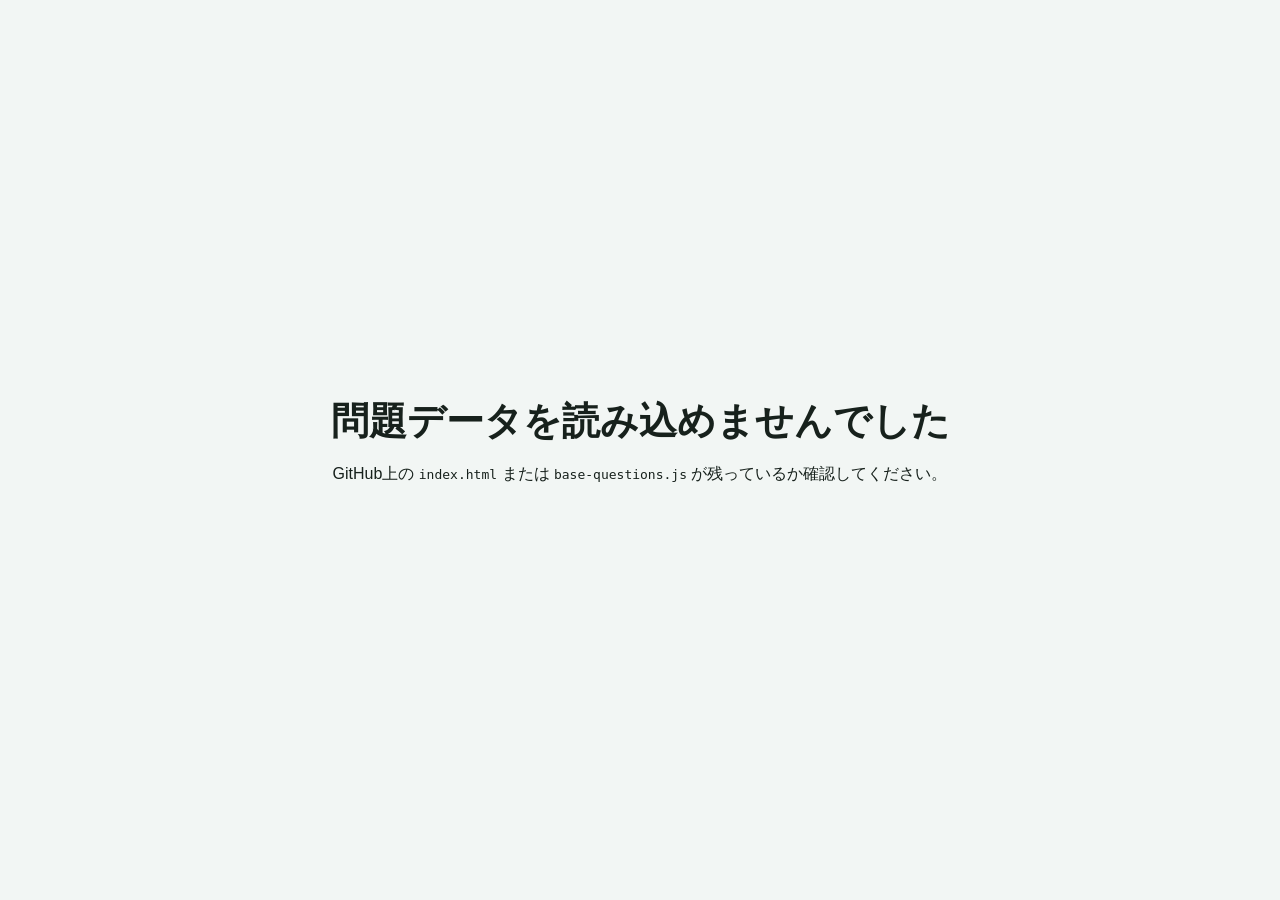
==== commit e61308e4: "Add files via upload" ====
--- a/index.html
+++ b/index.html
@@ -7,162 +7,20 @@
   <meta name="apple-mobile-web-app-capable" content="yes">
   <meta name="apple-mobile-web-app-status-bar-style" content="default">
   <meta name="apple-mobile-web-app-title" content="口腔衛生学">
-  <meta name="description" content="口腔衛生学491問の一問一答暗記アプリ。図表開閉、問題番号移動、進捗保存、復習、検索、オフライン対応。">
+  <meta name="description" content="口腔衛生学の一問一答暗記アプリ。問題編集・削除・復元、一覧表示、図表開閉、番号移動、進捗保存に対応。">
   <title>口腔衛生学 暗記アプリ</title>
   <link rel="manifest" href="./manifest.webmanifest">
   <link rel="apple-touch-icon" href="./icons/apple-touch-icon.png">
   <link rel="icon" href="./icons/icon-192.png">
-  <link rel="stylesheet" href="./styles.css">
+  <link rel="stylesheet" href="./styles.css?v=5.0.0">
 </head>
 <body>
-  <div id="fatal" class="fatal" hidden></div>
-  <main class="app" id="app">
-    <header class="header">
-      <div class="header-main">
-        <div>
-          <p class="eyebrow">口腔衛生学</p>
-          <h1>一問一答 暗記アプリ</h1>
-          <p class="subtitle">全491問。図表は必要なときだけ開き、問題番号を指定してすぐ移動できます。</p>
-        </div>
-        <div class="header-actions">
-          <span class="saved-pill" id="savedAt">保存確認中</span>
-          <button class="small-button" id="installButton" type="button" hidden>アプリを追加</button>
-        </div>
-      </div>
-    </header>
-
-    <section class="stats" aria-label="学習状況">
-      <div class="stat"><strong id="totalCount">491</strong><span>全問題</span></div>
-      <div class="stat"><strong id="reviewedCount">0</strong><span>学習済み</span></div>
-      <div class="stat"><strong id="unknownCount">0</strong><span>分からない</span></div>
-      <div class="stat"><strong id="knownCount">0</strong><span>わかった</span></div>
-    </section>
-
-    <section class="toolbar" aria-label="出題設定">
-      <div class="toolbar-grid">
-        <label class="control">表示する問題
-          <select id="mode">
-            <option value="all">すべての問題</option>
-            <option value="unlearned">未学習だけ</option>
-            <option value="unknown">分からなかった問題だけ</option>
-            <option value="known">わかった問題だけ</option>
-          </select>
-        </label>
-        <label class="control">単元
-          <select id="category"><option value="all">すべての単元</option></select>
-        </label>
-        <label class="control">出題順
-          <select id="order">
-            <option value="number">番号順</option>
-            <option value="shuffle">シャッフル</option>
-          </select>
-        </label>
-        <label class="control">表示テーマ
-          <select id="theme">
-            <option value="system">端末に合わせる</option>
-            <option value="light">ライト</option>
-            <option value="dark">ダーク</option>
-          </select>
-        </label>
-      </div>
-
-      <div class="jump-row" aria-label="問題番号へ移動">
-        <label for="jumpInput">問題番号へ移動</label>
-        <div class="jump-controls">
-          <input id="jumpInput" type="number" inputmode="numeric" min="1" max="491" step="1" placeholder="1〜491" autocomplete="off">
-          <button class="secondary-button" id="jumpButton" type="button">移動</button>
-        </div>
-      </div>
-
-      <div class="search-row">
-        <input id="search" class="search-input" type="search" inputmode="search" placeholder="問題・解答・用語を検索" autocomplete="off">
-        <button class="secondary-button" id="clearSearch" type="button">検索解除</button>
-        <button class="secondary-button" id="reshuffle" type="button">再シャッフル</button>
-      </div>
-      <div class="progress-track" aria-hidden="true"><div class="progress-bar" id="progressBar"></div></div>
-      <div class="progress-label"><span id="progressLabel">学習済み 0%</span><span id="filterCount">491問を表示</span></div>
-    </section>
-
-    <div class="notice" id="storageNotice" hidden></div>
-
-    <article class="study-card" id="studyCard">
-      <div class="card-top">
-        <div class="card-meta">
-          <div class="badges" id="badges"></div>
-          <div class="question-number" id="questionNumber">問1 / 491</div>
-        </div>
-
-        <h2 class="question" id="questionText"></h2>
-
-        <section class="figure-panel" id="figurePanel" aria-label="問題の図表">
-          <button class="figure-toggle" id="toggleFigures" type="button" aria-expanded="false" aria-controls="figureBody">
-            <span id="figureToggleLabel">図・表を表示</span>
-            <span class="chevron" aria-hidden="true">⌄</span>
-          </button>
-          <div class="figure-body" id="figureBody" hidden>
-            <div class="figure-list" id="figureList"></div>
-          </div>
-        </section>
-      </div>
-
-      <div class="reveal-wrap" id="revealWrap">
-        <button class="primary-button" id="revealButton" type="button">解答を見る</button>
-      </div>
-
-      <div class="answer-area" id="answerArea" hidden>
-        <section class="answer-block">
-          <h3>解答</h3>
-          <p id="answerText"></p>
-        </section>
-        <div class="judgement">
-          <button class="judge known" id="knownButton" type="button">✓ わかった</button>
-          <button class="judge unknown" id="unknownButton" type="button">！分からなかった</button>
-        </div>
-      </div>
-    </article>
-
-    <section class="empty-card" id="emptyCard" hidden>
-      <h2>条件に合う問題がありません</h2>
-      <p id="emptyText">絞り込み条件を変更してください。</p>
-      <button class="primary-button" id="showAllButton" type="button">すべての問題に戻る</button>
-    </section>
-
-    <p class="position" id="position">1 / 491</p>
-
-    <details class="utility">
-      <summary>保存・バックアップ・アプリ設定</summary>
-      <div class="utility-body">
-        <p>学習状況は操作のたびにこの端末へ自動保存されます。機種変更やブラウザデータ削除に備えて、学習データを書き出せます。</p>
-        <div class="utility-buttons">
-          <button id="exportButton" type="button">学習データを書き出す</button>
-          <label class="file-label">学習データを読み込む<input id="importFile" type="file" accept="application/json,.json"></label>
-          <button id="resetUnknownButton" class="danger" type="button">「分からない」だけ消す</button>
-          <button id="resetAllButton" class="danger" type="button">すべて初期化</button>
-        </div>
-        <details class="install-help">
-          <summary>iPhoneのホーム画面に追加する方法</summary>
-          <p>Safariで公開URLを開き、共有ボタン →「ホーム画面に追加」を選択します。</p>
-        </details>
-      </div>
-    </details>
-
-    <footer>口腔衛生学491問・図表付きPWA v3</footer>
+  <main class="loading-screen">
+    <h1>口腔衛生学 暗記アプリ</h1>
+    <p>問題データを読み込んでいます。</p>
   </main>
-
-  <nav class="sticky-nav" aria-label="問題移動">
-    <button id="prevButton" type="button">← 前の問題</button>
-    <button class="sticky-position" id="stickyPosition" type="button" aria-label="問題番号入力欄へ移動">問1</button>
-    <button id="nextButton" type="button">次の問題 →</button>
-  </nav>
-
-  <dialog id="imageDialog" class="image-dialog">
-    <button id="closeDialog" class="dialog-close" type="button" aria-label="閉じる">×</button>
-    <img id="dialogImage" alt="拡大した図表">
-    <p id="dialogCaption"></p>
-  </dialog>
-
-  <div class="toast" id="toast" role="status" aria-live="polite"></div>
-  <script id="questionData" type="application/json">[{"id":1,"category":"歯磨剤・洗口液の薬用成分","sectionNumber":1,"question":"齲蝕予防に用いられる成分を3つ答えよ。","answer":"フッ化ナトリウム、モノフルオロリン酸ナトリウム、フッ化第一スズ","figures":[{"src":"assets/figures/figure-01.jpg","caption":"歯磨剤・洗口液の薬用成分：図表1"}],"note":"この表を見て答える。近い内容が続くように、薬用効果・成分・作用の順に整理。"},{"id":2,"category":"歯磨剤・洗口液の薬用成分","sectionNumber":1,"question":"フッ化ナトリウムの薬理作用は何か。","answer":"プラーク中での酸産生抑制","figures":[{"src":"assets/figures/figure-01.jpg","caption":"歯磨剤・洗口液の薬用成分：図表1"}],"note":"この表を見て答える。近い内容が続くように、薬用効果・成分・作用の順に整理。"},{"id":3,"category":"歯磨剤・洗口液の薬用成分","sectionNumber":1,"question":"プラーク中での酸産生抑制作用をもつ成分は何か。","answer":"フッ化ナトリウム","figures":[{"src":"assets/figures/figure-01.jpg","caption":"歯磨剤・洗口液の薬用成分：図表1"}],"note":"この表を見て答える。近い内容が続くように、薬用効果・成分・作用の順に整理。"},{"id":4,"category":"歯磨剤・洗口液の薬用成分","sectionNumber":1,"question":"フッ化ナトリウムは何の予防に用いられるか。","answer":"齲蝕予防","figures":[{"src":"assets/figures/figure-01.jpg","caption":"歯磨剤・洗口液の薬用成分：図表1"}],"note":"この表を見て答える。近い内容が続くように、薬用効果・成分・作用の順に整理。"},{"id":5,"category":"歯磨剤・洗口液の薬用成分","sectionNumber":1,"question":"モノフルオロリン酸ナトリウムの薬理作用は何か。","answer":"歯質の耐酸性向上","figures":[{"src":"assets/figures/figure-01.jpg","caption":"歯磨剤・洗口液の薬用成分：図表1"}],"note":"この表を見て答える。近い内容が続くように、薬用効果・成分・作用の順に整理。"},{"id":6,"category":"歯磨剤・洗口液の薬用成分","sectionNumber":1,"question":"歯質の耐酸性向上作用をもつ成分は何か。","answer":"モノフルオロリン酸ナトリウム","figures":[{"src":"assets/figures/figure-01.jpg","caption":"歯磨剤・洗口液の薬用成分：図表1"}],"note":"この表を見て答える。近い内容が続くように、薬用効果・成分・作用の順に整理。"},{"id":7,"category":"歯磨剤・洗口液の薬用成分","sectionNumber":1,"question":"モノフルオロリン酸ナトリウムは何の予防に用いられるか。","answer":"齲蝕予防","figures":[{"src":"assets/figures/figure-01.jpg","caption":"歯磨剤・洗口液の薬用成分：図表1"}],"note":"この表を見て答える。近い内容が続くように、薬用効果・成分・作用の順に整理。"},{"id":8,"category":"歯磨剤・洗口液の薬用成分","sectionNumber":1,"question":"フッ化第一スズの薬理作用は何か。","answer":"歯質の再石灰化促進","figures":[{"src":"assets/figures/figure-01.jpg","caption":"歯磨剤・洗口液の薬用成分：図表1"}],"note":"この表を見て答える。近い内容が続くように、薬用効果・成分・作用の順に整理。"},{"id":9,"category":"歯磨剤・洗口液の薬用成分","sectionNumber":1,"question":"歯質の再石灰化促進作用をもつ成分は何か。","answer":"フッ化第一スズ","figures":[{"src":"assets/figures/figure-01.jpg","caption":"歯磨剤・洗口液の薬用成分：図表1"}],"note":"この表を見て答える。近い内容が続くように、薬用効果・成分・作用の順に整理。"},{"id":10,"category":"歯磨剤・洗口液の薬用成分","sectionNumber":1,"question":"フッ化第一スズは何の予防に用いられるか。","answer":"齲蝕予防","figures":[{"src":"assets/figures/figure-01.jpg","caption":"歯磨剤・洗口液の薬用成分：図表1"}],"note":"この表を見て答える。近い内容が続くように、薬用効果・成分・作用の順に整理。"},{"id":11,"category":"歯磨剤・洗口液の薬用成分","sectionNumber":1,"question":"次の作用に対応する成分を順に答えよ。①プラーク中での酸産生抑制 ②歯質の耐酸性向上 ③歯質の再石灰化促進","answer":"①フッ化ナトリウム ②モノフルオロリン酸ナトリウム ③フッ化第一スズ","figures":[{"src":"assets/figures/figure-01.jpg","caption":"歯磨剤・洗口液の薬用成分：図表1"}],"note":"この表を見て答える。近い内容が続くように、薬用効果・成分・作用の順に整理。"},{"id":12,"category":"歯磨剤・洗口液の薬用成分","sectionNumber":1,"question":"齲蝕・歯周病予防に用いられる成分をすべて答えよ。","answer":"デキストラナーゼ、クロルヘキシジン、塩化セチルピリジニウム、イソプロピルメチルフェノール、塩化ベンゼトニウム","figures":[{"src":"assets/figures/figure-01.jpg","caption":"歯磨剤・洗口液の薬用成分：図表1"}],"note":"この表を見て答える。近い内容が続くように、薬用効果・成分・作用の順に整理。"},{"id":13,"category":"歯磨剤・洗口液の薬用成分","sectionNumber":1,"question":"デキストラナーゼの薬理作用は何か。","answer":"プラークの分解、形成抑制","figures":[{"src":"assets/figures/figure-01.jpg","caption":"歯磨剤・洗口液の薬用成分：図表1"}],"note":"この表を見て答える。近い内容が続くように、薬用効果・成分・作用の順に整理。"},{"id":14,"category":"歯磨剤・洗口液の薬用成分","sectionNumber":1,"question":"プラークの分解・形成抑制作用をもつ成分は何か。","answer":"デキストラナーゼ","figures":[{"src":"assets/figures/figure-01.jpg","caption":"歯磨剤・洗口液の薬用成分：図表1"}],"note":"この表を見て答える。近い内容が続くように、薬用効果・成分・作用の順に整理。"},{"id":15,"category":"歯磨剤・洗口液の薬用成分","sectionNumber":1,"question":"デキストラナーゼは何の予防に用いられるか。","answer":"齲蝕・歯周病予防","figures":[{"src":"assets/figures/figure-01.jpg","caption":"歯磨剤・洗口液の薬用成分：図表1"}],"note":"この表を見て答える。近い内容が続くように、薬用効果・成分・作用の順に整理。"},{"id":16,"category":"歯磨剤・洗口液の薬用成分","sectionNumber":1,"question":"殺菌作用をもつ成分を4つ答えよ。","answer":"クロルヘキシジン、塩化セチルピリジニウム、イソプロピルメチルフェノール、塩化ベンゼトニウム","figures":[{"src":"assets/figures/figure-01.jpg","caption":"歯磨剤・洗口液の薬用成分：図表1"}],"note":"この表を見て答える。近い内容が続くように、薬用効果・成分・作用の順に整理。"},{"id":17,"category":"歯磨剤・洗口液の薬用成分","sectionNumber":1,"question":"クロルヘキシジンの薬理作用は何か。","answer":"殺菌","figures":[{"src":"assets/figures/figure-01.jpg","caption":"歯磨剤・洗口液の薬用成分：図表1"}],"note":"この表を見て答える。近い内容が続くように、薬用効果・成分・作用の順に整理。"},{"id":18,"category":"歯磨剤・洗口液の薬用成分","sectionNumber":1,"question":"クロルヘキシジンは何の予防に用いられるか。","answer":"齲蝕・歯周病予防","figures":[{"src":"assets/figures/figure-01.jpg","caption":"歯磨剤・洗口液の薬用成分：図表1"}],"note":"この表を見て答える。近い内容が続くように、薬用効果・成分・作用の順に整理。"},{"id":19,"category":"歯磨剤・洗口液の薬用成分","sectionNumber":1,"question":"塩化セチルピリジニウムの薬理作用は何か。","answer":"殺菌","figures":[{"src":"assets/figures/figure-01.jpg","caption":"歯磨剤・洗口液の薬用成分：図表1"}],"note":"この表を見て答える。近い内容が続くように、薬用効果・成分・作用の順に整理。"},{"id":20,"category":"歯磨剤・洗口液の薬用成分","sectionNumber":1,"question":"塩化セチルピリジニウムは何の予防に用いられるか。","answer":"齲蝕・歯周病予防","figures":[{"src":"assets/figures/figure-01.jpg","caption":"歯磨剤・洗口液の薬用成分：図表1"}],"note":"この表を見て答える。近い内容が続くように、薬用効果・成分・作用の順に整理。"},{"id":21,"category":"歯磨剤・洗口液の薬用成分","sectionNumber":1,"question":"イソプロピルメチルフェノールの薬理作用は何か。","answer":"殺菌","figures":[{"src":"assets/figures/figure-01.jpg","caption":"歯磨剤・洗口液の薬用成分：図表1"}],"note":"この表を見て答える。近い内容が続くように、薬用効果・成分・作用の順に整理。"},{"id":22,"category":"歯磨剤・洗口液の薬用成分","sectionNumber":1,"question":"イソプロピルメチルフェノールは何の予防に用いられるか。","answer":"齲蝕・歯周病予防","figures":[{"src":"assets/figures/figure-01.jpg","caption":"歯磨剤・洗口液の薬用成分：図表1"}],"note":"この表を見て答える。近い内容が続くように、薬用効果・成分・作用の順に整理。"},{"id":23,"category":"歯磨剤・洗口液の薬用成分","sectionNumber":1,"question":"塩化ベンゼトニウムの薬理作用は何か。","answer":"殺菌","figures":[{"src":"assets/figures/figure-01.jpg","caption":"歯磨剤・洗口液の薬用成分：図表1"}],"note":"この表を見て答える。近い内容が続くように、薬用効果・成分・作用の順に整理。"},{"id":24,"category":"歯磨剤・洗口液の薬用成分","sectionNumber":1,"question":"塩化ベンゼトニウムは何の予防に用いられるか。","answer":"齲蝕・歯周病予防","figures":[{"src":"assets/figures/figure-01.jpg","caption":"歯磨剤・洗口液の薬用成分：図表1"}],"note":"この表を見て答える。近い内容が続くように、薬用効果・成分・作用の順に整理。"},{"id":25,"category":"歯磨剤・洗口液の薬用成分","sectionNumber":1,"question":"殺菌成分のうち、名称に「塩化」を含むものを2つ答えよ。","answer":"塩化セチルピリジニウム、塩化ベンゼトニウム","figures":[{"src":"assets/figures/figure-01.jpg","caption":"歯磨剤・洗口液の薬用成分：図表1"}],"note":"この表を見て答える。近い内容が続くように、薬用効果・成分・作用の順に整理。"},{"id":26,"category":"歯磨剤・洗口液の薬用成分","sectionNumber":1,"question":"殺菌成分のうち、名称に「フェノール」を含むものは何か。","answer":"イソプロピルメチルフェノール","figures":[{"src":"assets/figures/figure-01.jpg","caption":"歯磨剤・洗口液の薬用成分：図表1"}],"note":"この表を見て答える。近い内容が続くように、薬用効果・成分・作用の順に整理。"},{"id":27,"category":"歯磨剤・洗口液の薬用成分","sectionNumber":1,"question":"歯周病予防に用いられる成分をすべて答えよ。","answer":"トラネキサム酸、イプシロンアミノカプロン酸、グリチルリチン酸およびその塩類、塩化ナトリウム、ヒノキチオール、リゾチーム、酢酸DL-α-トコフェロール、ポリリン酸塩、ピロリン酸塩","figures":[{"src":"assets/figures/figure-01.jpg","caption":"歯磨剤・洗口液の薬用成分：図表1"}],"note":"この表を見て答える。近い内容が続くように、薬用効果・成分・作用の順に整理。"},{"id":28,"category":"歯磨剤・洗口液の薬用成分","sectionNumber":1,"question":"トラネキサム酸の薬理作用は何か。","answer":"抗炎症、抗プラスミン、止血","figures":[{"src":"assets/figures/figure-01.jpg","caption":"歯磨剤・洗口液の薬用成分：図表1"}],"note":"この表を見て答える。近い内容が続くように、薬用効果・成分・作用の順に整理。"},{"id":29,"category":"歯磨剤・洗口液の薬用成分","sectionNumber":1,"question":"トラネキサム酸は何の予防に用いられるか。","answer":"歯周病予防","figures":[{"src":"assets/figures/figure-01.jpg","caption":"歯磨剤・洗口液の薬用成分：図表1"}],"note":"この表を見て答える。近い内容が続くように、薬用効果・成分・作用の順に整理。"},{"id":30,"category":"歯磨剤・洗口液の薬用成分","sectionNumber":1,"question":"イプシロンアミノカプロン酸の薬理作用は何か。","answer":"抗炎症、抗プラスミン、止血","figures":[{"src":"assets/figures/figure-01.jpg","caption":"歯磨剤・洗口液の薬用成分：図表1"}],"note":"この表を見て答える。近い内容が続くように、薬用効果・成分・作用の順に整理。"},{"id":31,"category":"歯磨剤・洗口液の薬用成分","sectionNumber":1,"question":"イプシロンアミノカプロン酸は何の予防に用いられるか。","answer":"歯周病予防","figures":[{"src":"assets/figures/figure-01.jpg","caption":"歯磨剤・洗口液の薬用成分：図表1"}],"note":"この表を見て答える。近い内容が続くように、薬用効果・成分・作用の順に整理。"},{"id":32,"category":"歯磨剤・洗口液の薬用成分","sectionNumber":1,"question":"抗炎症、抗プラスミン、止血作用をもつ成分を答えよ。","answer":"トラネキサム酸、イプシロンアミノカプロン酸","figures":[{"src":"assets/figures/figure-01.jpg","caption":"歯磨剤・洗口液の薬用成分：図表1"}],"note":"この表を見て答える。近い内容が続くように、薬用効果・成分・作用の順に整理。"},{"id":33,"category":"歯磨剤・洗口液の薬用成分","sectionNumber":1,"question":"グリチルリチン酸およびその塩類の薬理作用は何か。","answer":"抗炎症、抗アレルギー","figures":[{"src":"assets/figures/figure-01.jpg","caption":"歯磨剤・洗口液の薬用成分：図表1"}],"note":"この表を見て答える。近い内容が続くように、薬用効果・成分・作用の順に整理。"},{"id":34,"category":"歯磨剤・洗口液の薬用成分","sectionNumber":1,"question":"グリチルリチン酸およびその塩類は何の予防に用いられるか。","answer":"歯周病予防","figures":[{"src":"assets/figures/figure-01.jpg","caption":"歯磨剤・洗口液の薬用成分：図表1"}],"note":"この表を見て答える。近い内容が続くように、薬用効果・成分・作用の順に整理。"},{"id":35,"category":"歯磨剤・洗口液の薬用成分","sectionNumber":1,"question":"抗炎症、抗アレルギー作用をもつ成分を答えよ。","answer":"グリチルリチン酸およびその塩類","figures":[{"src":"assets/figures/figure-01.jpg","caption":"歯磨剤・洗口液の薬用成分：図表1"}],"note":"この表を見て答える。近い内容が続くように、薬用効果・成分・作用の順に整理。"},{"id":36,"category":"歯磨剤・洗口液の薬用成分","sectionNumber":1,"question":"塩化ナトリウムの薬理作用は何か。","answer":"収斂（歯肉の引き締め）","figures":[{"src":"assets/figures/figure-01.jpg","caption":"歯磨剤・洗口液の薬用成分：図表1"}],"note":"この表を見て答える。近い内容が続くように、薬用効果・成分・作用の順に整理。"},{"id":37,"category":"歯磨剤・洗口液の薬用成分","sectionNumber":1,"question":"塩化ナトリウムは何の予防に用いられるか。","answer":"歯周病予防","figures":[{"src":"assets/figures/figure-01.jpg","caption":"歯磨剤・洗口液の薬用成分：図表1"}],"note":"この表を見て答える。近い内容が続くように、薬用効果・成分・作用の順に整理。"},{"id":38,"category":"歯磨剤・洗口液の薬用成分","sectionNumber":1,"question":"ヒノキチオールの薬理作用は何か。","answer":"収斂（歯肉の引き締め）","figures":[{"src":"assets/figures/figure-01.jpg","caption":"歯磨剤・洗口液の薬用成分：図表1"}],"note":"この表を見て答える。近い内容が続くように、薬用効果・成分・作用の順に整理。"},{"id":39,"category":"歯磨剤・洗口液の薬用成分","sectionNumber":1,"question":"ヒノキチオールは何の予防に用いられるか。","answer":"歯周病予防","figures":[{"src":"assets/figures/figure-01.jpg","caption":"歯磨剤・洗口液の薬用成分：図表1"}],"note":"この表を見て答える。近い内容が続くように、薬用効果・成分・作用の順に整理。"},{"id":40,"category":"歯磨剤・洗口液の薬用成分","sectionNumber":1,"question":"収斂（歯肉の引き締め）作用をもつ成分を答えよ。","answer":"塩化ナトリウム、ヒノキチオール","figures":[{"src":"assets/figures/figure-01.jpg","caption":"歯磨剤・洗口液の薬用成分：図表1"}],"note":"この表を見て答える。近い内容が続くように、薬用効果・成分・作用の順に整理。"},{"id":41,"category":"歯磨剤・洗口液の薬用成分","sectionNumber":1,"question":"リゾチームの薬理作用は何か。","answer":"抗炎症、組織修復の促進","figures":[{"src":"assets/figures/figure-01.jpg","caption":"歯磨剤・洗口液の薬用成分：図表1"}],"note":"この表を見て答える。近い内容が続くように、薬用効果・成分・作用の順に整理。"},{"id":42,"category":"歯磨剤・洗口液の薬用成分","sectionNumber":1,"question":"リゾチームは何の予防に用いられるか。","answer":"歯周病予防","figures":[{"src":"assets/figures/figure-01.jpg","caption":"歯磨剤・洗口液の薬用成分：図表1"}],"note":"この表を見て答える。近い内容が続くように、薬用効果・成分・作用の順に整理。"},{"id":43,"category":"歯磨剤・洗口液の薬用成分","sectionNumber":1,"question":"抗炎症、組織修復の促進作用をもつ成分を答えよ。","answer":"リゾチーム","figures":[{"src":"assets/figures/figure-01.jpg","caption":"歯磨剤・洗口液の薬用成分：図表1"}],"note":"この表を見て答える。近い内容が続くように、薬用効果・成分・作用の順に整理。"},{"id":44,"category":"歯磨剤・洗口液の薬用成分","sectionNumber":1,"question":"酢酸DL-α-トコフェロールの薬理作用は何か。","answer":"末梢血管循環促進","figures":[{"src":"assets/figures/figure-01.jpg","caption":"歯磨剤・洗口液の薬用成分：図表1"}],"note":"この表を見て答える。近い内容が続くように、薬用効果・成分・作用の順に整理。"},{"id":45,"category":"歯磨剤・洗口液の薬用成分","sectionNumber":1,"question":"酢酸DL-α-トコフェロールは何の予防に用いられるか。","answer":"歯周病予防","figures":[{"src":"assets/figures/figure-01.jpg","caption":"歯磨剤・洗口液の薬用成分：図表1"}],"note":"この表を見て答える。近い内容が続くように、薬用効果・成分・作用の順に整理。"},{"id":46,"category":"歯磨剤・洗口液の薬用成分","sectionNumber":1,"question":"末梢血管循環促進作用をもつ成分を答えよ。","answer":"酢酸DL-α-トコフェロール","figures":[{"src":"assets/figures/figure-01.jpg","caption":"歯磨剤・洗口液の薬用成分：図表1"}],"note":"この表を見て答える。近い内容が続くように、薬用効果・成分・作用の順に整理。"},{"id":47,"category":"歯磨剤・洗口液の薬用成分","sectionNumber":1,"question":"ポリリン酸塩の薬理作用は何か。","answer":"歯石沈着予防","figures":[{"src":"assets/figures/figure-01.jpg","caption":"歯磨剤・洗口液の薬用成分：図表1"}],"note":"この表を見て答える。近い内容が続くように、薬用効果・成分・作用の順に整理。"},{"id":48,"category":"歯磨剤・洗口液の薬用成分","sectionNumber":1,"question":"ポリリン酸塩は何の予防に用いられるか。","answer":"歯周病予防","figures":[{"src":"assets/figures/figure-01.jpg","caption":"歯磨剤・洗口液の薬用成分：図表1"}],"note":"この表を見て答える。近い内容が続くように、薬用効果・成分・作用の順に整理。"},{"id":49,"category":"歯磨剤・洗口液の薬用成分","sectionNumber":1,"question":"ピロリン酸塩の薬理作用は何か。","answer":"歯石沈着予防","figures":[{"src":"assets/figures/figure-01.jpg","caption":"歯磨剤・洗口液の薬用成分：図表1"}],"note":"この表を見て答える。近い内容が続くように、薬用効果・成分・作用の順に整理。"},{"id":50,"category":"歯磨剤・洗口液の薬用成分","sectionNumber":1,"question":"ピロリン酸塩は何の予防に用いられるか。","answer":"歯周病予防","figures":[{"src":"assets/figures/figure-01.jpg","caption":"歯磨剤・洗口液の薬用成分：図表1"}],"note":"この表を見て答える。近い内容が続くように、薬用効果・成分・作用の順に整理。"},{"id":51,"category":"歯磨剤・洗口液の薬用成分","sectionNumber":1,"question":"歯石沈着予防作用をもつ成分を答えよ。","answer":"ポリリン酸塩、ピロリン酸塩","figures":[{"src":"assets/figures/figure-01.jpg","caption":"歯磨剤・洗口液の薬用成分：図表1"}],"note":"この表を見て答える。近い内容が続くように、薬用効果・成分・作用の順に整理。"},{"id":52,"category":"歯磨剤・洗口液の薬用成分","sectionNumber":1,"question":"抗炎症・抗プラスミン・止血作用をもつ成分を2つ答えよ。","answer":"トラネキサム酸、イプシロンアミノカプロン酸","figures":[{"src":"assets/figures/figure-01.jpg","caption":"歯磨剤・洗口液の薬用成分：図表1"}],"note":"この表を見て答える。近い内容が続くように、薬用効果・成分・作用の順に整理。"},{"id":53,"category":"歯磨剤・洗口液の薬用成分","sectionNumber":1,"question":"収斂作用によって引き締められるものは何か。","answer":"歯肉","figures":[{"src":"assets/figures/figure-01.jpg","caption":"歯磨剤・洗口液の薬用成分：図表1"}],"note":"この表を見て答える。近い内容が続くように、薬用効果・成分・作用の順に整理。"},{"id":54,"category":"歯磨剤・洗口液の薬用成分","sectionNumber":1,"question":"歯石沈着予防作用をもつ成分を2つ答えよ。","answer":"ポリリン酸塩、ピロリン酸塩","figures":[{"src":"assets/figures/figure-01.jpg","caption":"歯磨剤・洗口液の薬用成分：図表1"}],"note":"この表を見て答える。近い内容が続くように、薬用効果・成分・作用の順に整理。"},{"id":55,"category":"歯磨剤・洗口液の薬用成分","sectionNumber":1,"question":"知覚過敏予防に用いられる成分を3つ答えよ。","answer":"乳酸アルミニウム、硝酸カリウム、塩化ストロンチウム","figures":[{"src":"assets/figures/figure-01.jpg","caption":"歯磨剤・洗口液の薬用成分：図表1"}],"note":"この表を見て答える。近い内容が続くように、薬用効果・成分・作用の順に整理。"},{"id":56,"category":"歯磨剤・洗口液の薬用成分","sectionNumber":1,"question":"乳酸アルミニウムの薬理作用は何か。","answer":"象牙細管の封鎖","figures":[{"src":"assets/figures/figure-01.jpg","caption":"歯磨剤・洗口液の薬用成分：図表1"}],"note":"この表を見て答える。近い内容が続くように、薬用効果・成分・作用の順に整理。"},{"id":57,"category":"歯磨剤・洗口液の薬用成分","sectionNumber":1,"question":"乳酸アルミニウムは何の予防に用いられるか。","answer":"知覚過敏予防","figures":[{"src":"assets/figures/figure-01.jpg","caption":"歯磨剤・洗口液の薬用成分：図表1"}],"note":"この表を見て答える。近い内容が続くように、薬用効果・成分・作用の順に整理。"},{"id":58,"category":"歯磨剤・洗口液の薬用成分","sectionNumber":1,"question":"硝酸カリウムの薬理作用は何か。","answer":"神経線維の興奮抑制","figures":[{"src":"assets/figures/figure-01.jpg","caption":"歯磨剤・洗口液の薬用成分：図表1"}],"note":"この表を見て答える。近い内容が続くように、薬用効果・成分・作用の順に整理。"},{"id":59,"category":"歯磨剤・洗口液の薬用成分","sectionNumber":1,"question":"神経線維の興奮抑制作用をもつ成分の一つは何か。","answer":"硝酸カリウム","figures":[{"src":"assets/figures/figure-01.jpg","caption":"歯磨剤・洗口液の薬用成分：図表1"}],"note":"この表を見て答える。近い内容が続くように、薬用効果・成分・作用の順に整理。"},{"id":60,"category":"歯磨剤・洗口液の薬用成分","sectionNumber":1,"question":"硝酸カリウムは何の予防に用いられるか。","answer":"知覚過敏予防","figures":[{"src":"assets/figures/figure-01.jpg","caption":"歯磨剤・洗口液の薬用成分：図表1"}],"note":"この表を見て答える。近い内容が続くように、薬用効果・成分・作用の順に整理。"},{"id":61,"category":"歯磨剤・洗口液の薬用成分","sectionNumber":1,"question":"塩化ストロンチウムの薬理作用は何か。","answer":"象牙細管の封鎖","figures":[{"src":"assets/figures/figure-01.jpg","caption":"歯磨剤・洗口液の薬用成分：図表1"}],"note":"この表を見て答える。近い内容が続くように、薬用効果・成分・作用の順に整理。"},{"id":62,"category":"歯磨剤・洗口液の薬用成分","sectionNumber":1,"question":"塩化ストロンチウムは何の予防に用いられるか。","answer":"知覚過敏予防","figures":[{"src":"assets/figures/figure-01.jpg","caption":"歯磨剤・洗口液の薬用成分：図表1"}],"note":"この表を見て答える。近い内容が続くように、薬用効果・成分・作用の順に整理。"},{"id":63,"category":"歯磨剤・洗口液の薬用成分","sectionNumber":1,"question":"象牙細管の封鎖作用をもつ成分を2つ答えよ。","answer":"乳酸アルミニウム、塩化ストロンチウム","figures":[{"src":"assets/figures/figure-01.jpg","caption":"歯磨剤・洗口液の薬用成分：図表1"}],"note":"この表を見て答える。近い内容が続くように、薬用効果・成分・作用の順に整理。"},{"id":64,"category":"歯磨剤・洗口液の薬用成分","sectionNumber":1,"question":"神経線維の興奮抑制作用をもつ成分は何か。","answer":"硝酸カリウム","figures":[{"src":"assets/figures/figure-01.jpg","caption":"歯磨剤・洗口液の薬用成分：図表1"}],"note":"この表を見て答える。近い内容が続くように、薬用効果・成分・作用の順に整理。"},{"id":65,"category":"歯磨剤・洗口液の薬用成分","sectionNumber":1,"question":"タバコのやに除去に用いられる成分は何か。","answer":"ポリエチレングリコール","figures":[{"src":"assets/figures/figure-01.jpg","caption":"歯磨剤・洗口液の薬用成分：図表1"}],"note":"この表を見て答える。近い内容が続くように、薬用効果・成分・作用の順に整理。"},{"id":66,"category":"歯磨剤・洗口液の薬用成分","sectionNumber":1,"question":"ポリエチレングリコールの薬理作用は何か。","answer":"非イオン型界面活性作用","figures":[{"src":"assets/figures/figure-01.jpg","caption":"歯磨剤・洗口液の薬用成分：図表1"}],"note":"この表を見て答える。近い内容が続くように、薬用効果・成分・作用の順に整理。"},{"id":67,"category":"歯磨剤・洗口液の薬用成分","sectionNumber":1,"question":"非イオン型界面活性作用をもつ成分は何か。","answer":"ポリエチレングリコール","figures":[{"src":"assets/figures/figure-01.jpg","caption":"歯磨剤・洗口液の薬用成分：図表1"}],"note":"この表を見て答える。近い内容が続くように、薬用効果・成分・作用の順に整理。"},{"id":68,"category":"歯磨剤の基本成分","sectionNumber":2,"question":"歯磨剤の基本成分の種類を6つ答えよ。","answer":"研磨剤、湿潤剤、発泡剤、粘結剤、香味剤、保存剤","figures":[{"src":"assets/figures/figure-02.jpg","caption":"歯磨剤の基本成分：図表1"}],"note":"取り消し線のある成分は出題対象から除外。"},{"id":69,"category":"歯磨剤の基本成分","sectionNumber":2,"question":"研磨剤の作用は何か。","answer":"歯の表面を傷つけずに、プラークや外因性色素沈着物、食物残渣を取り除く","figures":[{"src":"assets/figures/figure-02.jpg","caption":"歯磨剤の基本成分：図表1"}],"note":"取り消し線のある成分は出題対象から除外。"},{"id":70,"category":"歯磨剤の基本成分","sectionNumber":2,"question":"研磨剤の成分をすべて答えよ。","answer":"炭酸カルシウム、リン酸カルシウム、ピロリン酸カルシウム、無水ケイ酸","figures":[{"src":"assets/figures/figure-02.jpg","caption":"歯磨剤の基本成分：図表1"}],"note":"取り消し線のある成分は出題対象から除外。"},{"id":71,"category":"歯磨剤の基本成分","sectionNumber":2,"question":"炭酸カルシウムは何剤に分類されるか。","answer":"研磨剤","figures":[{"src":"assets/figures/figure-02.jpg","caption":"歯磨剤の基本成分：図表1"}],"note":"取り消し線のある成分は出題対象から除外。"},{"id":72,"category":"歯磨剤の基本成分","sectionNumber":2,"question":"リン酸カルシウムは何剤に分類されるか。","answer":"研磨剤","figures":[{"src":"assets/figures/figure-02.jpg","caption":"歯磨剤の基本成分：図表1"}],"note":"取り消し線のある成分は出題対象から除外。"},{"id":73,"category":"歯磨剤の基本成分","sectionNumber":2,"question":"ピロリン酸カルシウムは何剤に分類されるか。","answer":"研磨剤","figures":[{"src":"assets/figures/figure-02.jpg","caption":"歯磨剤の基本成分：図表1"}],"note":"取り消し線のある成分は出題対象から除外。"},{"id":74,"category":"歯磨剤の基本成分","sectionNumber":2,"question":"無水ケイ酸は何剤に分類されるか。","answer":"研磨剤","figures":[{"src":"assets/figures/figure-02.jpg","caption":"歯磨剤の基本成分：図表1"}],"note":"取り消し線のある成分は出題対象から除外。"},{"id":75,"category":"歯磨剤の基本成分","sectionNumber":2,"question":"「歯の表面を傷つけずに、プラークや外因性色素沈着物、食物残渣を取り除く」の作用をもつ基本成分は何か。","answer":"研磨剤","figures":[{"src":"assets/figures/figure-02.jpg","caption":"歯磨剤の基本成分：図表1"}],"note":"取り消し線のある成分は出題対象から除外。"},{"id":76,"category":"歯磨剤の基本成分","sectionNumber":2,"question":"湿潤剤の作用は何か。","answer":"歯磨剤の湿り気、しっとり感を適度に保つ","figures":[{"src":"assets/figures/figure-02.jpg","caption":"歯磨剤の基本成分：図表1"}],"note":"取り消し線のある成分は出題対象から除外。"},{"id":77,"category":"歯磨剤の基本成分","sectionNumber":2,"question":"湿潤剤の成分をすべて答えよ。","answer":"ソルビトール、グリセロール、プロピレングリコール","figures":[{"src":"assets/figures/figure-02.jpg","caption":"歯磨剤の基本成分：図表1"}],"note":"取り消し線のある成分は出題対象から除外。"},{"id":78,"category":"歯磨剤の基本成分","sectionNumber":2,"question":"ソルビトールは何剤に分類されるか。","answer":"湿潤剤","figures":[{"src":"assets/figures/figure-02.jpg","caption":"歯磨剤の基本成分：図表1"}],"note":"取り消し線のある成分は出題対象から除外。"},{"id":79,"category":"歯磨剤の基本成分","sectionNumber":2,"question":"グリセロールは何剤に分類されるか。","answer":"湿潤剤","figures":[{"src":"assets/figures/figure-02.jpg","caption":"歯磨剤の基本成分：図表1"}],"note":"取り消し線のある成分は出題対象から除外。"},{"id":80,"category":"歯磨剤の基本成分","sectionNumber":2,"question":"プロピレングリコールは何剤に分類されるか。","answer":"湿潤剤","figures":[{"src":"assets/figures/figure-02.jpg","caption":"歯磨剤の基本成分：図表1"}],"note":"取り消し線のある成分は出題対象から除外。"},{"id":81,"category":"歯磨剤の基本成分","sectionNumber":2,"question":"「歯磨剤の湿り気、しっとり感を適度に保つ」の作用をもつ基本成分は何か。","answer":"湿潤剤","figures":[{"src":"assets/figures/figure-02.jpg","caption":"歯磨剤の基本成分：図表1"}],"note":"取り消し線のある成分は出題対象から除外。"},{"id":82,"category":"歯磨剤の基本成分","sectionNumber":2,"question":"発泡剤の作用は何か。","answer":"発泡することで歯磨剤を口腔内に拡散させ、界面活性作用で汚れを除去する","figures":[{"src":"assets/figures/figure-02.jpg","caption":"歯磨剤の基本成分：図表1"}],"note":"取り消し線のある成分は出題対象から除外。"},{"id":83,"category":"歯磨剤の基本成分","sectionNumber":2,"question":"発泡剤の成分をすべて答えよ。","answer":"ラウリル硫酸ナトリウム、ラウリルスルホン酸ナトリウム","figures":[{"src":"assets/figures/figure-02.jpg","caption":"歯磨剤の基本成分：図表1"}],"note":"取り消し線のある成分は出題対象から除外。"},{"id":84,"category":"歯磨剤の基本成分","sectionNumber":2,"question":"ラウリル硫酸ナトリウムは何剤に分類されるか。","answer":"発泡剤","figures":[{"src":"assets/figures/figure-02.jpg","caption":"歯磨剤の基本成分：図表1"}],"note":"取り消し線のある成分は出題対象から除外。"},{"id":85,"category":"歯磨剤の基本成分","sectionNumber":2,"question":"ラウリルスルホン酸ナトリウムは何剤に分類されるか。","answer":"発泡剤","figures":[{"src":"assets/figures/figure-02.jpg","caption":"歯磨剤の基本成分：図表1"}],"note":"取り消し線のある成分は出題対象から除外。"},{"id":86,"category":"歯磨剤の基本成分","sectionNumber":2,"question":"「発泡することで歯磨剤を口腔内に拡散させ、界面活性作用で汚れを除去する」の作用をもつ基本成分は何か。","answer":"発泡剤","figures":[{"src":"assets/figures/figure-02.jpg","caption":"歯磨剤の基本成分：図表1"}],"note":"取り消し線のある成分は出題対象から除外。"},{"id":87,"category":"歯磨剤の基本成分","sectionNumber":2,"question":"粘結剤の作用は何か。","answer":"液体成分と固体成分が分離するのを防ぎ、適度な粘性を与える","figures":[{"src":"assets/figures/figure-02.jpg","caption":"歯磨剤の基本成分：図表1"}],"note":"取り消し線のある成分は出題対象から除外。"},{"id":88,"category":"歯磨剤の基本成分","sectionNumber":2,"question":"粘結剤の成分をすべて答えよ。","answer":"カルボキシメチルセルロースナトリウム、カラギーナン、アルギン酸ナトリウム","figures":[{"src":"assets/figures/figure-02.jpg","caption":"歯磨剤の基本成分：図表1"}],"note":"取り消し線のある成分は出題対象から除外。"},{"id":89,"category":"歯磨剤の基本成分","sectionNumber":2,"question":"カルボキシメチルセルロースナトリウムは何剤に分類されるか。","answer":"粘結剤","figures":[{"src":"assets/figures/figure-02.jpg","caption":"歯磨剤の基本成分：図表1"}],"note":"取り消し線のある成分は出題対象から除外。"},{"id":90,"category":"歯磨剤の基本成分","sectionNumber":2,"question":"カラギーナンは何剤に分類されるか。","answer":"粘結剤","figures":[{"src":"assets/figures/figure-02.jpg","caption":"歯磨剤の基本成分：図表1"}],"note":"取り消し線のある成分は出題対象から除外。"},{"id":91,"category":"歯磨剤の基本成分","sectionNumber":2,"question":"アルギン酸ナトリウムは何剤に分類されるか。","answer":"粘結剤","figures":[{"src":"assets/figures/figure-02.jpg","caption":"歯磨剤の基本成分：図表1"}],"note":"取り消し線のある成分は出題対象から除外。"},{"id":92,"category":"歯磨剤の基本成分","sectionNumber":2,"question":"「液体成分と固体成分が分離するのを防ぎ、適度な粘性を与える」の作用をもつ基本成分は何か。","answer":"粘結剤","figures":[{"src":"assets/figures/figure-02.jpg","caption":"歯磨剤の基本成分：図表1"}],"note":"取り消し線のある成分は出題対象から除外。"},{"id":93,"category":"歯磨剤の基本成分","sectionNumber":2,"question":"香味剤の作用は何か。","answer":"使用時の爽快感や香りを与える","figures":[{"src":"assets/figures/figure-02.jpg","caption":"歯磨剤の基本成分：図表1"}],"note":"取り消し線のある成分は出題対象から除外。"},{"id":94,"category":"歯磨剤の基本成分","sectionNumber":2,"question":"香味剤の成分をすべて答えよ。","answer":"スペアミント油、サッカリンナトリウム、メントール","figures":[{"src":"assets/figures/figure-02.jpg","caption":"歯磨剤の基本成分：図表1"}],"note":"取り消し線のある成分は出題対象から除外。"},{"id":95,"category":"歯磨剤の基本成分","sectionNumber":2,"question":"スペアミント油は何剤に分類されるか。","answer":"香味剤","figures":[{"src":"assets/figures/figure-02.jpg","caption":"歯磨剤の基本成分：図表1"}],"note":"取り消し線のある成分は出題対象から除外。"},{"id":96,"category":"歯磨剤の基本成分","sectionNumber":2,"question":"サッカリンナトリウムは何剤に分類されるか。","answer":"香味剤","figures":[{"src":"assets/figures/figure-02.jpg","caption":"歯磨剤の基本成分：図表1"}],"note":"取り消し線のある成分は出題対象から除外。"},{"id":97,"category":"歯磨剤の基本成分","sectionNumber":2,"question":"メントールは何剤に分類されるか。","answer":"香味剤","figures":[{"src":"assets/figures/figure-02.jpg","caption":"歯磨剤の基本成分：図表1"}],"note":"取り消し線のある成分は出題対象から除外。"},{"id":98,"category":"歯磨剤の基本成分","sectionNumber":2,"question":"「使用時の爽快感や香りを与える」の作用をもつ基本成分は何か。","answer":"香味剤","figures":[{"src":"assets/figures/figure-02.jpg","caption":"歯磨剤の基本成分：図表1"}],"note":"取り消し線のある成分は出題対象から除外。"},{"id":99,"category":"歯磨剤の基本成分","sectionNumber":2,"question":"保存剤の作用は何か。","answer":"歯磨剤の変質を防ぐ","figures":[{"src":"assets/figures/figure-02.jpg","caption":"歯磨剤の基本成分：図表1"}],"note":"取り消し線のある成分は出題対象から除外。"},{"id":100,"category":"歯磨剤の基本成分","sectionNumber":2,"question":"保存剤の成分をすべて答えよ。","answer":"パラベン類、パラオキシ安息香酸エステル","figures":[{"src":"assets/figures/figure-02.jpg","caption":"歯磨剤の基本成分：図表1"}],"note":"取り消し線のある成分は出題対象から除外。"},{"id":101,"category":"歯磨剤の基本成分","sectionNumber":2,"question":"パラベン類は何剤に分類されるか。","answer":"保存剤","figures":[{"src":"assets/figures/figure-02.jpg","caption":"歯磨剤の基本成分：図表1"}],"note":"取り消し線のある成分は出題対象から除外。"},{"id":102,"category":"歯磨剤の基本成分","sectionNumber":2,"question":"パラオキシ安息香酸エステルは何剤に分類されるか。","answer":"保存剤","figures":[{"src":"assets/figures/figure-02.jpg","caption":"歯磨剤の基本成分：図表1"}],"note":"取り消し線のある成分は出題対象から除外。"},{"id":103,"category":"歯磨剤の基本成分","sectionNumber":2,"question":"「歯磨剤の変質を防ぐ」の作用をもつ基本成分は何か。","answer":"保存剤","figures":[{"src":"assets/figures/figure-02.jpg","caption":"歯磨剤の基本成分：図表1"}],"note":"取り消し線のある成分は出題対象から除外。"},{"id":104,"category":"歯磨剤の基本成分","sectionNumber":2,"question":"研磨剤によって取り除かれるものを3つ答えよ。","answer":"プラーク、外因性色素沈着物、食物残渣","figures":[{"src":"assets/figures/figure-02.jpg","caption":"歯磨剤の基本成分：図表1"}],"note":"取り消し線のある成分は出題対象から除外。"},{"id":105,"category":"歯磨剤の基本成分","sectionNumber":2,"question":"名称に「カルシウム」を含む研磨剤を3つ答えよ。","answer":"炭酸カルシウム、リン酸カルシウム、ピロリン酸カルシウム","figures":[{"src":"assets/figures/figure-02.jpg","caption":"歯磨剤の基本成分：図表1"}],"note":"取り消し線のある成分は出題対象から除外。"},{"id":106,"category":"歯磨剤の基本成分","sectionNumber":2,"question":"名称に「カルシウム」を含まない研磨剤は何か。","answer":"無水ケイ酸","figures":[{"src":"assets/figures/figure-02.jpg","caption":"歯磨剤の基本成分：図表1"}],"note":"取り消し線のある成分は出題対象から除外。"},{"id":107,"category":"歯磨剤の基本成分","sectionNumber":2,"question":"湿潤剤が適度に保つものを2つ答えよ。","answer":"湿り気、しっとり感","figures":[{"src":"assets/figures/figure-02.jpg","caption":"歯磨剤の基本成分：図表1"}],"note":"取り消し線のある成分は出題対象から除外。"},{"id":108,"category":"歯磨剤の基本成分","sectionNumber":2,"question":"発泡剤がもつ2つの働きを答えよ。","answer":"歯磨剤を口腔内に拡散させる、界面活性作用で汚れを除去する","figures":[{"src":"assets/figures/figure-02.jpg","caption":"歯磨剤の基本成分：図表1"}],"note":"取り消し線のある成分は出題対象から除外。"},{"id":109,"category":"歯磨剤の基本成分","sectionNumber":2,"question":"粘結剤が分離を防ぐ2つの成分は何か。","answer":"液体成分、固体成分","figures":[{"src":"assets/figures/figure-02.jpg","caption":"歯磨剤の基本成分：図表1"}],"note":"取り消し線のある成分は出題対象から除外。"},{"id":110,"category":"歯磨剤の基本成分","sectionNumber":2,"question":"粘結剤は歯磨剤に何を与えるか。","answer":"適度な粘性","figures":[{"src":"assets/figures/figure-02.jpg","caption":"歯磨剤の基本成分：図表1"}],"note":"取り消し線のある成分は出題対象から除外。"},{"id":111,"category":"歯磨剤の基本成分","sectionNumber":2,"question":"香味剤が与えるものを2つ答えよ。","answer":"爽快感、香り","figures":[{"src":"assets/figures/figure-02.jpg","caption":"歯磨剤の基本成分：図表1"}],"note":"取り消し線のある成分は出題対象から除外。"},{"id":112,"category":"歯磨剤の基本成分","sectionNumber":2,"question":"保存剤によって防止されるものは何か。","answer":"歯磨剤の変質","figures":[{"src":"assets/figures/figure-02.jpg","caption":"歯磨剤の基本成分：図表1"}],"note":"取り消し線のある成分は出題対象から除外。"},{"id":113,"category":"歯磨剤の基本成分","sectionNumber":2,"question":"液体の歯磨剤や泡状の歯磨剤に含まれていない基本成分を2つ答えよ。","answer":"研磨剤、粘結剤","figures":[{"src":"assets/figures/figure-02.jpg","caption":"歯磨剤の基本成分：図表1"}],"note":"取り消し線のある成分は出題対象から除外。"},{"id":114,"category":"歯磨剤の基本成分","sectionNumber":2,"question":"フッ化ナトリウム、フッ化第一スズ配合歯磨剤で使用できない研磨剤を2つ答えよ。","answer":"炭酸カルシウム、リン酸カルシウム","figures":[{"src":"assets/figures/figure-02.jpg","caption":"歯磨剤の基本成分：図表1"}],"note":"取り消し線のある成分は出題対象から除外。"},{"id":115,"category":"歯磨剤の基本成分","sectionNumber":2,"question":"炭酸カルシウムとリン酸カルシウムを、フッ化ナトリウム・フッ化第一スズ配合歯磨剤で使用できない理由は何か。","answer":"フッ化物と反応するため","figures":[{"src":"assets/figures/figure-02.jpg","caption":"歯磨剤の基本成分：図表1"}],"note":"取り消し線のある成分は出題対象から除外。"},{"id":116,"category":"ブラッシング方法とその効果","sectionNumber":3,"question":"主に毛先を使うブラッシング方法を4つ答えよ。","answer":"スクラビング法、フォーンズ法（描円法）、バス法、つまようじ法","figures":[{"src":"assets/figures/figure-03.jpg","caption":"ブラッシング方法とその効果：図表1"}],"note":"表と模式図を見て答える。"},{"id":117,"category":"ブラッシング方法とその効果","sectionNumber":3,"question":"主に毛の脇腹を使うブラッシング方法を3つ答えよ。","answer":"ローリング法、スティルマン改良法、チャーターズ法","figures":[{"src":"assets/figures/figure-03.jpg","caption":"ブラッシング方法とその効果：図表1"}],"note":"表と模式図を見て答える。"},{"id":118,"category":"ブラッシング方法とその効果","sectionNumber":3,"question":"スクラビング法では、歯ブラシをどのように当てるか。","answer":"毛先を歯面に直角に当てる","figures":[{"src":"assets/figures/figure-03.jpg","caption":"ブラッシング方法とその効果：図表1"}],"note":"表と模式図を見て答える。"},{"id":119,"category":"ブラッシング方法とその効果","sectionNumber":3,"question":"スクラビング法では、歯ブラシをどのように動かすか。","answer":"小さなストロークで水平（近遠心的）に動かす","figures":[{"src":"assets/figures/figure-03.jpg","caption":"ブラッシング方法とその効果：図表1"}],"note":"表と模式図を見て答える。"},{"id":120,"category":"ブラッシング方法とその効果","sectionNumber":3,"question":"スクラビング法のプラーク除去効果はどの程度か。","answer":"++","figures":[{"src":"assets/figures/figure-03.jpg","caption":"ブラッシング方法とその効果：図表1"}],"note":"表と模式図を見て答える。"},{"id":121,"category":"ブラッシング方法とその効果","sectionNumber":3,"question":"スクラビング法の歯肉マッサージ効果はどの程度か。","answer":"±","figures":[{"src":"assets/figures/figure-03.jpg","caption":"ブラッシング方法とその効果：図表1"}],"note":"表と模式図を見て答える。"},{"id":122,"category":"ブラッシング方法とその効果","sectionNumber":3,"question":"スクラビング法は主に毛先と毛の脇腹のどちらを使うか。","answer":"主に毛先","figures":[{"src":"assets/figures/figure-03.jpg","caption":"ブラッシング方法とその効果：図表1"}],"note":"表と模式図を見て答える。"},{"id":123,"category":"ブラッシング方法とその効果","sectionNumber":3,"question":"フォーンズ法（描円法）では、歯ブラシをどのように当てるか。","answer":"毛先を歯面に直角に当てる","figures":[{"src":"assets/figures/figure-03.jpg","caption":"ブラッシング方法とその効果：図表1"}],"note":"表と模式図を見て答える。"},{"id":124,"category":"ブラッシング方法とその効果","sectionNumber":3,"question":"フォーンズ法（描円法）では、歯ブラシをどのように動かすか。","answer":"頬側では円を描くように、舌側では前後に動かす","figures":[{"src":"assets/figures/figure-03.jpg","caption":"ブラッシング方法とその効果：図表1"}],"note":"表と模式図を見て答える。"},{"id":125,"category":"ブラッシング方法とその効果","sectionNumber":3,"question":"フォーンズ法（描円法）のプラーク除去効果はどの程度か。","answer":"+","figures":[{"src":"assets/figures/figure-03.jpg","caption":"ブラッシング方法とその効果：図表1"}],"note":"表と模式図を見て答える。"},{"id":126,"category":"ブラッシング方法とその効果","sectionNumber":3,"question":"フォーンズ法（描円法）の歯肉マッサージ効果はどの程度か。","answer":"+","figures":[{"src":"assets/figures/figure-03.jpg","caption":"ブラッシング方法とその効果：図表1"}],"note":"表と模式図を見て答える。"},{"id":127,"category":"ブラッシング方法とその効果","sectionNumber":3,"question":"フォーンズ法（描円法）は主に毛先と毛の脇腹のどちらを使うか。","answer":"主に毛先","figures":[{"src":"assets/figures/figure-03.jpg","caption":"ブラッシング方法とその効果：図表1"}],"note":"表と模式図を見て答える。"},{"id":128,"category":"ブラッシング方法とその効果","sectionNumber":3,"question":"バス法では、歯ブラシをどのように当てるか。","answer":"毛先を歯軸に45°の角度で当て、毛先を歯肉溝に1mm程度入れる","figures":[{"src":"assets/figures/figure-03.jpg","caption":"ブラッシング方法とその効果：図表1"}],"note":"表と模式図を見て答える。"},{"id":129,"category":"ブラッシング方法とその効果","sectionNumber":3,"question":"バス法では、歯ブラシをどのように動かすか。","answer":"近遠心的に数mmの範囲で微振動させる","figures":[{"src":"assets/figures/figure-03.jpg","caption":"ブラッシング方法とその効果：図表1"}],"note":"表と模式図を見て答える。"},{"id":130,"category":"ブラッシング方法とその効果","sectionNumber":3,"question":"バス法のプラーク除去効果はどの程度か。","answer":"++","figures":[{"src":"assets/figures/figure-03.jpg","caption":"ブラッシング方法とその効果：図表1"}],"note":"表と模式図を見て答える。"},{"id":131,"category":"ブラッシング方法とその効果","sectionNumber":3,"question":"バス法の歯肉マッサージ効果はどの程度か。","answer":"++","figures":[{"src":"assets/figures/figure-03.jpg","caption":"ブラッシング方法とその効果：図表1"}],"note":"表と模式図を見て答える。"},{"id":132,"category":"ブラッシング方法とその効果","sectionNumber":3,"question":"バス法は主に毛先と毛の脇腹のどちらを使うか。","answer":"主に毛先","figures":[{"src":"assets/figures/figure-03.jpg","caption":"ブラッシング方法とその効果：図表1"}],"note":"表と模式図を見て答える。"},{"id":133,"category":"ブラッシング方法とその効果","sectionNumber":3,"question":"つまようじ法では、歯ブラシをどのように当てるか。","answer":"毛先を歯間部にまっすぐ挿入する","figures":[{"src":"assets/figures/figure-03.jpg","caption":"ブラッシング方法とその効果：図表1"}],"note":"表と模式図を見て答える。"},{"id":134,"category":"ブラッシング方法とその効果","sectionNumber":3,"question":"つまようじ法では、歯ブラシをどのように動かすか。","answer":"歯間部を通過したら元の位置まで戻し、1部位につき数回繰り返す","figures":[{"src":"assets/figures/figure-03.jpg","caption":"ブラッシング方法とその効果：図表1"}],"note":"表と模式図を見て答える。"},{"id":135,"category":"ブラッシング方法とその効果","sectionNumber":3,"question":"つまようじ法のプラーク除去効果はどの程度か。","answer":"++","figures":[{"src":"assets/figures/figure-03.jpg","caption":"ブラッシング方法とその効果：図表1"}],"note":"表と模式図を見て答える。"},{"id":136,"category":"ブラッシング方法とその効果","sectionNumber":3,"question":"つまようじ法の歯肉マッサージ効果はどの程度か。","answer":"++","figures":[{"src":"assets/figures/figure-03.jpg","caption":"ブラッシング方法とその効果：図表1"}],"note":"表と模式図を見て答える。"},{"id":137,"category":"ブラッシング方法とその効果","sectionNumber":3,"question":"つまようじ法は主に毛先と毛の脇腹のどちらを使うか。","answer":"主に毛先","figures":[{"src":"assets/figures/figure-03.jpg","caption":"ブラッシング方法とその効果：図表1"}],"note":"表と模式図を見て答える。"},{"id":138,"category":"ブラッシング方法とその効果","sectionNumber":3,"question":"ローリング法では、歯ブラシをどのように当てるか。","answer":"毛先を根尖に向ける","figures":[{"src":"assets/figures/figure-03.jpg","caption":"ブラッシング方法とその効果：図表1"}],"note":"表と模式図を見て答える。"},{"id":139,"category":"ブラッシング方法とその効果","sectionNumber":3,"question":"ローリング法では、歯ブラシをどのように動かすか。","answer":"その後、切端側に回転させる","figures":[{"src":"assets/figures/figure-03.jpg","caption":"ブラッシング方法とその効果：図表1"}],"note":"表と模式図を見て答える。"},{"id":140,"category":"ブラッシング方法とその効果","sectionNumber":3,"question":"ローリング法のプラーク除去効果はどの程度か。","answer":"+","figures":[{"src":"assets/figures/figure-03.jpg","caption":"ブラッシング方法とその効果：図表1"}],"note":"表と模式図を見て答える。"},{"id":141,"category":"ブラッシング方法とその効果","sectionNumber":3,"question":"ローリング法の歯肉マッサージ効果はどの程度か。","answer":"++","figures":[{"src":"assets/figures/figure-03.jpg","caption":"ブラッシング方法とその効果：図表1"}],"note":"表と模式図を見て答える。"},{"id":142,"category":"ブラッシング方法とその効果","sectionNumber":3,"question":"ローリング法は主に毛先と毛の脇腹のどちらを使うか。","answer":"主に毛の脇腹","figures":[{"src":"assets/figures/figure-03.jpg","caption":"ブラッシング方法とその効果：図表1"}],"note":"表と模式図を見て答える。"},{"id":143,"category":"ブラッシング方法とその効果","sectionNumber":3,"question":"スティルマン改良法では、歯ブラシをどのように当てるか。","answer":"毛先を根尖に向け、歯肉を圧迫振動させる","figures":[{"src":"assets/figures/figure-03.jpg","caption":"ブラッシング方法とその効果：図表1"}],"note":"表と模式図を見て答える。"},{"id":144,"category":"ブラッシング方法とその効果","sectionNumber":3,"question":"スティルマン改良法では、歯ブラシをどのように動かすか。","answer":"圧迫振動後、切端側に回転させる","figures":[{"src":"assets/figures/figure-03.jpg","caption":"ブラッシング方法とその効果：図表1"}],"note":"表と模式図を見て答える。"},{"id":145,"category":"ブラッシング方法とその効果","sectionNumber":3,"question":"スティルマン改良法のプラーク除去効果はどの程度か。","answer":"+","figures":[{"src":"assets/figures/figure-03.jpg","caption":"ブラッシング方法とその効果：図表1"}],"note":"表と模式図を見て答える。"},{"id":146,"category":"ブラッシング方法とその効果","sectionNumber":3,"question":"スティルマン改良法の歯肉マッサージ効果はどの程度か。","answer":"++","figures":[{"src":"assets/figures/figure-03.jpg","caption":"ブラッシング方法とその効果：図表1"}],"note":"表と模式図を見て答える。"},{"id":147,"category":"ブラッシング方法とその効果","sectionNumber":3,"question":"スティルマン改良法は主に毛先と毛の脇腹のどちらを使うか。","answer":"主に毛の脇腹","figures":[{"src":"assets/figures/figure-03.jpg","caption":"ブラッシング方法とその効果：図表1"}],"note":"表と模式図を見て答える。"},{"id":148,"category":"ブラッシング方法とその効果","sectionNumber":3,"question":"チャーターズ法では、歯ブラシをどのように当てるか。","answer":"毛先を切端側に45°の角度で当てる","figures":[{"src":"assets/figures/figure-03.jpg","caption":"ブラッシング方法とその効果：図表1"}],"note":"表と模式図を見て答える。"},{"id":149,"category":"ブラッシング方法とその効果","sectionNumber":3,"question":"チャーターズ法では、歯ブラシをどのように動かすか。","answer":"毛先が歯間部に入る場所で歯肉を圧迫振動させる","figures":[{"src":"assets/figures/figure-03.jpg","caption":"ブラッシング方法とその効果：図表1"}],"note":"表と模式図を見て答える。"},{"id":150,"category":"ブラッシング方法とその効果","sectionNumber":3,"question":"チャーターズ法のプラーク除去効果はどの程度か。","answer":"+","figures":[{"src":"assets/figures/figure-03.jpg","caption":"ブラッシング方法とその効果：図表1"}],"note":"表と模式図を見て答える。"},{"id":151,"category":"ブラッシング方法とその効果","sectionNumber":3,"question":"チャーターズ法の歯肉マッサージ効果はどの程度か。","answer":"++","figures":[{"src":"assets/figures/figure-03.jpg","caption":"ブラッシング方法とその効果：図表1"}],"note":"表と模式図を見て答える。"},{"id":152,"category":"ブラッシング方法とその効果","sectionNumber":3,"question":"チャーターズ法は主に毛先と毛の脇腹のどちらを使うか。","answer":"主に毛の脇腹","figures":[{"src":"assets/figures/figure-03.jpg","caption":"ブラッシング方法とその効果：図表1"}],"note":"表と模式図を見て答える。"},{"id":153,"category":"ブラッシング方法とその効果","sectionNumber":3,"question":"毛先を歯面に直角に当て、小さなストロークで水平に動かす方法は何か。","answer":"スクラビング法","figures":[{"src":"assets/figures/figure-03.jpg","caption":"ブラッシング方法とその効果：図表1"}],"note":"表と模式図を見て答える。"},{"id":154,"category":"ブラッシング方法とその効果","sectionNumber":3,"question":"頬側で円を描くように動かす方法は何か。","answer":"フォーンズ法（描円法）","figures":[{"src":"assets/figures/figure-03.jpg","caption":"ブラッシング方法とその効果：図表1"}],"note":"表と模式図を見て答える。"},{"id":155,"category":"ブラッシング方法とその効果","sectionNumber":3,"question":"毛先を歯軸に45°で当て、歯肉溝に1mm程度入れる方法は何か。","answer":"バス法","figures":[{"src":"assets/figures/figure-03.jpg","caption":"ブラッシング方法とその効果：図表1"}],"note":"表と模式図を見て答える。"},{"id":156,"category":"ブラッシング方法とその効果","sectionNumber":3,"question":"毛先を歯間部にまっすぐ挿入する方法は何か。","answer":"つまようじ法","figures":[{"src":"assets/figures/figure-03.jpg","caption":"ブラッシング方法とその効果：図表1"}],"note":"表と模式図を見て答える。"},{"id":157,"category":"ブラッシング方法とその効果","sectionNumber":3,"question":"毛先を根尖に向けた後、切端側に回転させる方法は何か。","answer":"ローリング法","figures":[{"src":"assets/figures/figure-03.jpg","caption":"ブラッシング方法とその効果：図表1"}],"note":"表と模式図を見て答える。"},{"id":158,"category":"ブラッシング方法とその効果","sectionNumber":3,"question":"毛先を根尖に向けて歯肉を圧迫振動させ、その後切端側へ回転させる方法は何か。","answer":"スティルマン改良法","figures":[{"src":"assets/figures/figure-03.jpg","caption":"ブラッシング方法とその効果：図表1"}],"note":"表と模式図を見て答える。"},{"id":159,"category":"ブラッシング方法とその効果","sectionNumber":3,"question":"毛先を切端側に45°で当て、歯間部で歯肉を圧迫振動させる方法は何か。","answer":"チャーターズ法","figures":[{"src":"assets/figures/figure-03.jpg","caption":"ブラッシング方法とその効果：図表1"}],"note":"表と模式図を見て答える。"},{"id":160,"category":"ブラッシング方法とその効果","sectionNumber":3,"question":"プラーク除去効果と歯肉マッサージ効果がともに「++」の方法を2つ答えよ。","answer":"バス法、つまようじ法","figures":[{"src":"assets/figures/figure-03.jpg","caption":"ブラッシング方法とその効果：図表1"}],"note":"表と模式図を見て答える。"},{"id":161,"category":"ブラッシング方法とその効果","sectionNumber":3,"question":"プラーク除去効果が「+」、歯肉マッサージ効果が「++」の方法を3つ答えよ。","answer":"ローリング法、スティルマン改良法、チャーターズ法","figures":[{"src":"assets/figures/figure-03.jpg","caption":"ブラッシング方法とその効果：図表1"}],"note":"表と模式図を見て答える。"},{"id":162,"category":"ブラッシング方法とその効果","sectionNumber":3,"question":"プラーク除去効果が「++」、歯肉マッサージ効果が「±」の方法は何か。","answer":"スクラビング法","figures":[{"src":"assets/figures/figure-03.jpg","caption":"ブラッシング方法とその効果：図表1"}],"note":"表と模式図を見て答える。"},{"id":163,"category":"ブラッシング方法とその効果","sectionNumber":3,"question":"プラーク除去効果と歯肉マッサージ効果がともに「+」の方法は何か。","answer":"フォーンズ法（描円法）","figures":[{"src":"assets/figures/figure-03.jpg","caption":"ブラッシング方法とその効果：図表1"}],"note":"表と模式図を見て答える。"},{"id":164,"category":"医薬部外品の効能の記載内容","sectionNumber":4,"question":"医薬部外品の歯磨剤には、どのような効能を記載できるか。","answer":"歯周炎（歯槽膿漏）の予防、歯肉（齦）炎の予防、歯石の沈着を防ぐ、むし歯の発生及び進行の予防（または、むし歯を防ぐ）、口臭の防止、タバコのやに除去、歯がしみるのを防ぐ、歯を白くする、口中を浄化する、口中を爽快にする","figures":[{"src":"assets/figures/figure-04.jpg","caption":"医薬部外品の効能の記載内容：図表1"}],"note":"ここは大まかな記載内容と穴埋めを中心に出題。"},{"id":165,"category":"医薬部外品の効能の記載内容","sectionNumber":4,"question":"□（歯槽膿漏）の予防","answer":"歯周炎","figures":[{"src":"assets/figures/figure-04.jpg","caption":"医薬部外品の効能の記載内容：図表1"}],"note":"ここは大まかな記載内容と穴埋めを中心に出題。"},{"id":166,"category":"医薬部外品の効能の記載内容","sectionNumber":4,"question":"歯肉（□）炎の予防","answer":"齦","figures":[{"src":"assets/figures/figure-04.jpg","caption":"医薬部外品の効能の記載内容：図表1"}],"note":"ここは大まかな記載内容と穴埋めを中心に出題。"},{"id":167,"category":"医薬部外品の効能の記載内容","sectionNumber":4,"question":"□の沈着を防ぐ","answer":"歯石","figures":[{"src":"assets/figures/figure-04.jpg","caption":"医薬部外品の効能の記載内容：図表1"}],"note":"ここは大まかな記載内容と穴埋めを中心に出題。"},{"id":168,"category":"医薬部外品の効能の記載内容","sectionNumber":4,"question":"□の発生及び進行の予防","answer":"むし歯","figures":[{"src":"assets/figures/figure-04.jpg","caption":"医薬部外品の効能の記載内容：図表1"}],"note":"ここは大まかな記載内容と穴埋めを中心に出題。"},{"id":169,"category":"医薬部外品の効能の記載内容","sectionNumber":4,"question":"□を防ぐ","answer":"むし歯","figures":[{"src":"assets/figures/figure-04.jpg","caption":"医薬部外品の効能の記載内容：図表1"}],"note":"ここは大まかな記載内容と穴埋めを中心に出題。"},{"id":170,"category":"医薬部外品の効能の記載内容","sectionNumber":4,"question":"□の防止","answer":"口臭","figures":[{"src":"assets/figures/figure-04.jpg","caption":"医薬部外品の効能の記載内容：図表1"}],"note":"ここは大まかな記載内容と穴埋めを中心に出題。"},{"id":171,"category":"医薬部外品の効能の記載内容","sectionNumber":4,"question":"□のやに除去","answer":"タバコ","figures":[{"src":"assets/figures/figure-04.jpg","caption":"医薬部外品の効能の記載内容：図表1"}],"note":"ここは大まかな記載内容と穴埋めを中心に出題。"},{"id":172,"category":"医薬部外品の効能の記載内容","sectionNumber":4,"question":"歯が□のを防ぐ","answer":"しみる","figures":[{"src":"assets/figures/figure-04.jpg","caption":"医薬部外品の効能の記載内容：図表1"}],"note":"ここは大まかな記載内容と穴埋めを中心に出題。"},{"id":173,"category":"医薬部外品の効能の記載内容","sectionNumber":4,"question":"歯を□する","answer":"白く","figures":[{"src":"assets/figures/figure-04.jpg","caption":"医薬部外品の効能の記載内容：図表1"}],"note":"ここは大まかな記載内容と穴埋めを中心に出題。"},{"id":174,"category":"医薬部外品の効能の記載内容","sectionNumber":4,"question":"口中を□する","answer":"浄化","figures":[{"src":"assets/figures/figure-04.jpg","caption":"医薬部外品の効能の記載内容：図表1"}],"note":"ここは大まかな記載内容と穴埋めを中心に出題。"},{"id":175,"category":"医薬部外品の効能の記載内容","sectionNumber":4,"question":"口中を□にする","answer":"爽快","figures":[{"src":"assets/figures/figure-04.jpg","caption":"医薬部外品の効能の記載内容：図表1"}],"note":"ここは大まかな記載内容と穴埋めを中心に出題。"},{"id":176,"category":"Leavell & Clarkの疾病予防の3相5段階","sectionNumber":5,"question":"疾病予防の3相を答えよ。","answer":"第一次予防、第二次予防、第三次予防","figures":[{"src":"assets/figures/figure-05.jpg","caption":"Leavell & Clarkの疾病予防の3相5段階：図表1"}],"note":"表の3相・5段階と、明確に書かれている歯科の例を出題。"},{"id":177,"category":"Leavell & Clarkの疾病予防の3相5段階","sectionNumber":5,"question":"疾病予防の5段階を答えよ。","answer":"健康増進、特異的予防、早期診断・即時処置、機能障害の防止、リハビリテーション","figures":[{"src":"assets/figures/figure-05.jpg","caption":"Leavell & Clarkの疾病予防の3相5段階：図表1"}],"note":"表の3相・5段階と、明確に書かれている歯科の例を出題。"},{"id":178,"category":"Leavell & Clarkの疾病予防の3相5段階","sectionNumber":5,"question":"第一次予防に含まれる段階を答えよ。","answer":"健康増進、特異的予防","figures":[{"src":"assets/figures/figure-05.jpg","caption":"Leavell & Clarkの疾病予防の3相5段階：図表1"}],"note":"表の3相・5段階と、明確に書かれている歯科の例を出題。"},{"id":179,"category":"Leavell & Clarkの疾病予防の3相5段階","sectionNumber":5,"question":"健康増進は第何次予防か。","answer":"第一次予防","figures":[{"src":"assets/figures/figure-05.jpg","caption":"Leavell & Clarkの疾病予防の3相5段階：図表1"}],"note":"表の3相・5段階と、明確に書かれている歯科の例を出題。"},{"id":180,"category":"Leavell & Clarkの疾病予防の3相5段階","sectionNumber":5,"question":"特異的予防は第何次予防か。","answer":"第一次予防","figures":[{"src":"assets/figures/figure-05.jpg","caption":"Leavell & Clarkの疾病予防の3相5段階：図表1"}],"note":"表の3相・5段階と、明確に書かれている歯科の例を出題。"},{"id":181,"category":"Leavell & Clarkの疾病予防の3相5段階","sectionNumber":5,"question":"第二次予防に含まれる段階を答えよ。","answer":"早期診断・即時処置、機能障害の防止","figures":[{"src":"assets/figures/figure-05.jpg","caption":"Leavell & Clarkの疾病予防の3相5段階：図表1"}],"note":"表の3相・5段階と、明確に書かれている歯科の例を出題。"},{"id":182,"category":"Leavell & Clarkの疾病予防の3相5段階","sectionNumber":5,"question":"早期診断・即時処置は第何次予防か。","answer":"第二次予防","figures":[{"src":"assets/figures/figure-05.jpg","caption":"Leavell & Clarkの疾病予防の3相5段階：図表1"}],"note":"表の3相・5段階と、明確に書かれている歯科の例を出題。"},{"id":183,"category":"Leavell & Clarkの疾病予防の3相5段階","sectionNumber":5,"question":"機能障害の防止は第何次予防か。","answer":"第二次予防","figures":[{"src":"assets/figures/figure-05.jpg","caption":"Leavell & Clarkの疾病予防の3相5段階：図表1"}],"note":"表の3相・5段階と、明確に書かれている歯科の例を出題。"},{"id":184,"category":"Leavell & Clarkの疾病予防の3相5段階","sectionNumber":5,"question":"第三次予防に含まれる段階を答えよ。","answer":"リハビリテーション","figures":[{"src":"assets/figures/figure-05.jpg","caption":"Leavell & Clarkの疾病予防の3相5段階：図表1"}],"note":"表の3相・5段階と、明確に書かれている歯科の例を出題。"},{"id":185,"category":"Leavell & Clarkの疾病予防の3相5段階","sectionNumber":5,"question":"リハビリテーションは第何次予防か。","answer":"第三次予防","figures":[{"src":"assets/figures/figure-05.jpg","caption":"Leavell & Clarkの疾病予防の3相5段階：図表1"}],"note":"表の3相・5段階と、明確に書かれている歯科の例を出題。"},{"id":186,"category":"Leavell & Clarkの疾病予防の3相5段階","sectionNumber":5,"question":"PMTCは5段階のどれに該当するか。","answer":"特異的予防","figures":[{"src":"assets/figures/figure-05.jpg","caption":"Leavell & Clarkの疾病予防の3相5段階：図表1"}],"note":"表の3相・5段階と、明確に書かれている歯科の例を出題。"},{"id":187,"category":"Leavell & Clarkの疾病予防の3相5段階","sectionNumber":5,"question":"歯科検診、歯石除去、X線による診断は5段階のどれに該当するか。","answer":"早期診断・即時処置","figures":[{"src":"assets/figures/figure-05.jpg","caption":"Leavell & Clarkの疾病予防の3相5段階：図表1"}],"note":"表の3相・5段階と、明確に書かれている歯科の例を出題。"},{"id":188,"category":"Leavell & Clarkの疾病予防の3相5段階","sectionNumber":5,"question":"SRP、歯周炎の治療、外科手術は5段階のどれに該当するか。","answer":"機能障害の防止","figures":[{"src":"assets/figures/figure-05.jpg","caption":"Leavell & Clarkの疾病予防の3相5段階：図表1"}],"note":"表の3相・5段階と、明確に書かれている歯科の例を出題。"},{"id":189,"category":"Leavell & Clarkの疾病予防の3相5段階","sectionNumber":5,"question":"補綴処置は5段階のどれに該当するか。","answer":"リハビリテーション","figures":[{"src":"assets/figures/figure-05.jpg","caption":"Leavell & Clarkの疾病予防の3相5段階：図表1"}],"note":"表の3相・5段階と、明確に書かれている歯科の例を出題。"},{"id":190,"category":"Leavell & Clarkの疾病予防の3相5段階","sectionNumber":5,"question":"PMTCは第何次予防か。","answer":"第一次予防","figures":[{"src":"assets/figures/figure-05.jpg","caption":"Leavell & Clarkの疾病予防の3相5段階：図表1"}],"note":"表の3相・5段階と、明確に書かれている歯科の例を出題。"},{"id":191,"category":"Leavell & Clarkの疾病予防の3相5段階","sectionNumber":5,"question":"歯科検診やX線による診断は第何次予防か。","answer":"第二次予防","figures":[{"src":"assets/figures/figure-05.jpg","caption":"Leavell & Clarkの疾病予防の3相5段階：図表1"}],"note":"表の3相・5段階と、明確に書かれている歯科の例を出題。"},{"id":192,"category":"Leavell & Clarkの疾病予防の3相5段階","sectionNumber":5,"question":"SRPや歯周外科手術は第何次予防か。","answer":"第二次予防","figures":[{"src":"assets/figures/figure-05.jpg","caption":"Leavell & Clarkの疾病予防の3相5段階：図表1"}],"note":"表の3相・5段階と、明確に書かれている歯科の例を出題。"},{"id":193,"category":"Leavell & Clarkの疾病予防の3相5段階","sectionNumber":5,"question":"補綴処置は第何次予防か。","answer":"第三次予防","figures":[{"src":"assets/figures/figure-05.jpg","caption":"Leavell & Clarkの疾病予防の3相5段階：図表1"}],"note":"表の3相・5段階と、明確に書かれている歯科の例を出題。"},{"id":194,"category":"歯肉炎・歯周炎と歯周疾患の指標","sectionNumber":6,"question":"歯肉炎では炎症はどこに限局するか。","answer":"歯肉","figures":[{"src":"assets/figures/figure-06.jpg","caption":"歯肉炎・歯周炎と歯周疾患の指標：図表1"}],"note":"上段は歯肉炎・歯周炎、下段は各指標について答える。"},{"id":195,"category":"歯肉炎・歯周炎と歯周疾患の指標","sectionNumber":6,"question":"歯肉に限局した炎症を何というか。","answer":"歯肉炎","figures":[{"src":"assets/figures/figure-06.jpg","caption":"歯肉炎・歯周炎と歯周疾患の指標：図表1"}],"note":"上段は歯肉炎・歯周炎、下段は各指標について答える。"},{"id":196,"category":"歯肉炎・歯周炎と歯周疾患の指標","sectionNumber":6,"question":"歯肉炎では組織の破壊が起こるか。","answer":"起こらない","figures":[{"src":"assets/figures/figure-06.jpg","caption":"歯肉炎・歯周炎と歯周疾患の指標：図表1"}],"note":"上段は歯肉炎・歯周炎、下段は各指標について答える。"},{"id":197,"category":"歯肉炎・歯周炎と歯周疾患の指標","sectionNumber":6,"question":"歯肉炎では歯と歯肉の付着の破壊がみられるか。","answer":"みられない","figures":[{"src":"assets/figures/figure-06.jpg","caption":"歯肉炎・歯周炎と歯周疾患の指標：図表1"}],"note":"上段は歯肉炎・歯周炎、下段は各指標について答える。"},{"id":198,"category":"歯肉炎・歯周炎と歯周疾患の指標","sectionNumber":6,"question":"歯肉炎では支持組織の炎症がみられるか。","answer":"みられない","figures":[{"src":"assets/figures/figure-06.jpg","caption":"歯肉炎・歯周炎と歯周疾患の指標：図表1"}],"note":"上段は歯肉炎・歯周炎、下段は各指標について答える。"},{"id":199,"category":"歯肉炎・歯周炎と歯周疾患の指標","sectionNumber":6,"question":"歯肉炎では歯槽骨吸収がみられるか。","answer":"みられない","figures":[{"src":"assets/figures/figure-06.jpg","caption":"歯肉炎・歯周炎と歯周疾患の指標：図表1"}],"note":"上段は歯肉炎・歯周炎、下段は各指標について答える。"},{"id":200,"category":"歯肉炎・歯周炎と歯周疾患の指標","sectionNumber":6,"question":"歯肉炎は何によって改善するか。","answer":"丁寧な口腔清掃","figures":[{"src":"assets/figures/figure-06.jpg","caption":"歯肉炎・歯周炎と歯周疾患の指標：図表1"}],"note":"上段は歯肉炎・歯周炎、下段は各指標について答える。"},{"id":201,"category":"歯肉炎・歯周炎と歯周疾患の指標","sectionNumber":6,"question":"歯肉炎は可逆的か、不可逆的か。","answer":"可逆的","figures":[{"src":"assets/figures/figure-06.jpg","caption":"歯肉炎・歯周炎と歯周疾患の指標：図表1"}],"note":"上段は歯肉炎・歯周炎、下段は各指標について答える。"},{"id":202,"category":"歯肉炎・歯周炎と歯周疾患の指標","sectionNumber":6,"question":"歯周炎の刺激の原因となるものを2つ答えよ。","answer":"プラーク（バイオフィルム）、歯石","figures":[{"src":"assets/figures/figure-06.jpg","caption":"歯肉炎・歯周炎と歯周疾患の指標：図表1"}],"note":"上段は歯肉炎・歯周炎、下段は各指標について答える。"},{"id":203,"category":"歯肉炎・歯周炎と歯周疾患の指標","sectionNumber":6,"question":"歯周炎では炎症が歯肉からどこへ波及するか。","answer":"歯根膜、歯槽骨","figures":[{"src":"assets/figures/figure-06.jpg","caption":"歯肉炎・歯周炎と歯周疾患の指標：図表1"}],"note":"上段は歯肉炎・歯周炎、下段は各指標について答える。"},{"id":204,"category":"歯肉炎・歯周炎と歯周疾患の指標","sectionNumber":6,"question":"歯周炎では歯肉溝の深さは何mmを超えるか。","answer":"3mm","figures":[{"src":"assets/figures/figure-06.jpg","caption":"歯肉炎・歯周炎と歯周疾患の指標：図表1"}],"note":"上段は歯肉炎・歯周炎、下段は各指標について答える。"},{"id":205,"category":"歯肉炎・歯周炎と歯周疾患の指標","sectionNumber":6,"question":"歯周炎で認められる付着に関する所見は何か。","answer":"付着の喪失","figures":[{"src":"assets/figures/figure-06.jpg","caption":"歯肉炎・歯周炎と歯周疾患の指標：図表1"}],"note":"上段は歯肉炎・歯周炎、下段は各指標について答える。"},{"id":206,"category":"歯肉炎・歯周炎と歯周疾患の指標","sectionNumber":6,"question":"歯周炎で認められる歯槽骨の変化は何か。","answer":"歯槽骨の吸収","figures":[{"src":"assets/figures/figure-06.jpg","caption":"歯肉炎・歯周炎と歯周疾患の指標：図表1"}],"note":"上段は歯肉炎・歯周炎、下段は各指標について答える。"},{"id":207,"category":"歯肉炎・歯周炎と歯周疾患の指標","sectionNumber":6,"question":"付着の喪失と歯槽骨吸収が認められる疾患は何か。","answer":"歯周炎","figures":[{"src":"assets/figures/figure-06.jpg","caption":"歯肉炎・歯周炎と歯周疾患の指標：図表1"}],"note":"上段は歯肉炎・歯周炎、下段は各指標について答える。"},{"id":208,"category":"歯肉炎・歯周炎と歯周疾患の指標","sectionNumber":6,"question":"歯周炎では自然治癒や口腔清掃による治癒が期待できるか。","answer":"期待できない","figures":[{"src":"assets/figures/figure-06.jpg","caption":"歯肉炎・歯周炎と歯周疾患の指標：図表1"}],"note":"上段は歯肉炎・歯周炎、下段は各指標について答える。"},{"id":209,"category":"歯肉炎・歯周炎と歯周疾患の指標","sectionNumber":6,"question":"歯周炎は可逆的か、不可逆的か。","answer":"不可逆的","figures":[{"src":"assets/figures/figure-06.jpg","caption":"歯肉炎・歯周炎と歯周疾患の指標：図表1"}],"note":"上段は歯肉炎・歯周炎、下段は各指標について答える。"},{"id":210,"category":"歯肉炎・歯周炎と歯周疾患の指標","sectionNumber":6,"question":"CPIはどのような指標・方法か。","answer":"地域集団において、歯肉出血と歯周ポケットの2指標を用いて歯周組織の健康状態を診査する","figures":[{"src":"assets/figures/figure-06.jpg","caption":"歯肉炎・歯周炎と歯周疾患の指標：図表1"}],"note":"上段は歯肉炎・歯周炎、下段は各指標について答える。"},{"id":211,"category":"歯肉炎・歯周炎と歯周疾患の指標","sectionNumber":6,"question":"「地域集団において、歯肉出血と歯周ポケットの2指標を用いて歯周組織の健康状態を診査する」に該当する指標は何か。","answer":"CPI","figures":[{"src":"assets/figures/figure-06.jpg","caption":"歯肉炎・歯周炎と歯周疾患の指標：図表1"}],"note":"上段は歯肉炎・歯周炎、下段は各指標について答える。"},{"id":212,"category":"歯肉炎・歯周炎と歯周疾患の指標","sectionNumber":6,"question":"PMA indexはどのような指標・方法か。","answer":"歯肉炎の広がりの程度を示す","figures":[{"src":"assets/figures/figure-06.jpg","caption":"歯肉炎・歯周炎と歯周疾患の指標：図表1"}],"note":"上段は歯肉炎・歯周炎、下段は各指標について答える。"},{"id":213,"category":"歯肉炎・歯周炎と歯周疾患の指標","sectionNumber":6,"question":"「歯肉炎の広がりの程度を示す」に該当する指標は何か。","answer":"PMA index","figures":[{"src":"assets/figures/figure-06.jpg","caption":"歯肉炎・歯周炎と歯周疾患の指標：図表1"}],"note":"上段は歯肉炎・歯周炎、下段は各指標について答える。"},{"id":214,"category":"歯肉炎・歯周炎と歯周疾患の指標","sectionNumber":6,"question":"GIはどのような指標・方法か。","answer":"歯肉炎の程度と炎症の強さを診査する","figures":[{"src":"assets/figures/figure-06.jpg","caption":"歯肉炎・歯周炎と歯周疾患の指標：図表1"}],"note":"上段は歯肉炎・歯周炎、下段は各指標について答える。"},{"id":215,"category":"歯肉炎・歯周炎と歯周疾患の指標","sectionNumber":6,"question":"「歯肉炎の程度と炎症の強さを診査する」に該当する指標は何か。","answer":"GI","figures":[{"src":"assets/figures/figure-06.jpg","caption":"歯肉炎・歯周炎と歯周疾患の指標：図表1"}],"note":"上段は歯肉炎・歯周炎、下段は各指標について答える。"},{"id":216,"category":"歯肉炎・歯周炎と歯周疾患の指標","sectionNumber":6,"question":"GB Countはどのような指標・方法か。","answer":"歯肉と歯槽骨を評価する","figures":[{"src":"assets/figures/figure-06.jpg","caption":"歯肉炎・歯周炎と歯周疾患の指標：図表1"}],"note":"上段は歯肉炎・歯周炎、下段は各指標について答える。"},{"id":217,"category":"歯肉炎・歯周炎と歯周疾患の指標","sectionNumber":6,"question":"「歯肉と歯槽骨を評価する」に該当する指標は何か。","answer":"GB Count","figures":[{"src":"assets/figures/figure-06.jpg","caption":"歯肉炎・歯周炎と歯周疾患の指標：図表1"}],"note":"上段は歯肉炎・歯周炎、下段は各指標について答える。"},{"id":218,"category":"歯肉炎・歯周炎と歯周疾患の指標","sectionNumber":6,"question":"PI（Periodontal Index）はどのような指標・方法か。","answer":"歯槽骨の吸収に重点を置き、歯肉炎から進行した歯周炎まで評価する","figures":[{"src":"assets/figures/figure-06.jpg","caption":"歯肉炎・歯周炎と歯周疾患の指標：図表1"}],"note":"上段は歯肉炎・歯周炎、下段は各指標について答える。"},{"id":219,"category":"歯肉炎・歯周炎と歯周疾患の指標","sectionNumber":6,"question":"「歯槽骨の吸収に重点を置き、歯肉炎から進行した歯周炎まで評価する」に該当する指標は何か。","answer":"PI（Periodontal Index）","figures":[{"src":"assets/figures/figure-06.jpg","caption":"歯肉炎・歯周炎と歯周疾患の指標：図表1"}],"note":"上段は歯肉炎・歯周炎、下段は各指標について答える。"},{"id":220,"category":"歯肉炎・歯周炎と歯周疾患の指標","sectionNumber":6,"question":"PDIはどのような指標・方法か。","answer":"歯肉の炎症とともに、アタッチメントロスの程度を評価する","figures":[{"src":"assets/figures/figure-06.jpg","caption":"歯肉炎・歯周炎と歯周疾患の指標：図表1"}],"note":"上段は歯肉炎・歯周炎、下段は各指標について答える。"},{"id":221,"category":"歯肉炎・歯周炎と歯周疾患の指標","sectionNumber":6,"question":"「歯肉の炎症とともに、アタッチメントロスの程度を評価する」に該当する指標は何か。","answer":"PDI","figures":[{"src":"assets/figures/figure-06.jpg","caption":"歯肉炎・歯周炎と歯周疾患の指標：図表1"}],"note":"上段は歯肉炎・歯周炎、下段は各指標について答える。"},{"id":222,"category":"歯肉炎・歯周炎と歯周疾患の指標","sectionNumber":6,"question":"CPIで用いる2つの指標は何か。","answer":"歯肉出血、歯周ポケット","figures":[{"src":"assets/figures/figure-06.jpg","caption":"歯肉炎・歯周炎と歯周疾患の指標：図表1"}],"note":"上段は歯肉炎・歯周炎、下段は各指標について答える。"},{"id":223,"category":"歯肉炎・歯周炎と歯周疾患の指標","sectionNumber":6,"question":"歯肉炎の広がりの程度を示す指数は何か。","answer":"PMA index","figures":[{"src":"assets/figures/figure-06.jpg","caption":"歯肉炎・歯周炎と歯周疾患の指標：図表1"}],"note":"上段は歯肉炎・歯周炎、下段は各指標について答える。"},{"id":224,"category":"歯肉炎・歯周炎と歯周疾患の指標","sectionNumber":6,"question":"歯肉炎の程度と炎症の強さを診査する方法は何か。","answer":"GI","figures":[{"src":"assets/figures/figure-06.jpg","caption":"歯肉炎・歯周炎と歯周疾患の指標：図表1"}],"note":"上段は歯肉炎・歯周炎、下段は各指標について答える。"},{"id":225,"category":"歯肉炎・歯周炎と歯周疾患の指標","sectionNumber":6,"question":"歯槽骨吸収に重点を置く指数は何か。","answer":"PI（Periodontal Index）","figures":[{"src":"assets/figures/figure-06.jpg","caption":"歯肉炎・歯周炎と歯周疾患の指標：図表1"}],"note":"上段は歯肉炎・歯周炎、下段は各指標について答える。"},{"id":226,"category":"歯肉炎・歯周炎と歯周疾患の指標","sectionNumber":6,"question":"歯肉の炎症とアタッチメントロスを評価する指標は何か。","answer":"PDI","figures":[{"src":"assets/figures/figure-06.jpg","caption":"歯肉炎・歯周炎と歯周疾患の指標：図表1"}],"note":"上段は歯肉炎・歯周炎、下段は各指標について答える。"},{"id":227,"category":"プロービングによる歯周組織破壊状態の評価","sectionNumber":7,"question":"プロービング深さの略号は何か。","answer":"PPD","figures":[{"src":"assets/figures/figure-07.jpg","caption":"プロービングによる歯周組織破壊状態の評価：図表1"},{"src":"assets/figures/figure-08.jpg","caption":"プロービングによる歯周組織破壊状態の評価：図表2"}],"note":"PPD・CAL・歯肉退縮の関係は図を見て答える。"},{"id":228,"category":"プロービングによる歯周組織破壊状態の評価","sectionNumber":7,"question":"PPDの測定には何を用いるか。","answer":"歯周プローブ","figures":[{"src":"assets/figures/figure-07.jpg","caption":"プロービングによる歯周組織破壊状態の評価：図表1"},{"src":"assets/figures/figure-08.jpg","caption":"プロービングによる歯周組織破壊状態の評価：図表2"}],"note":"PPD・CAL・歯肉退縮の関係は図を見て答える。"},{"id":229,"category":"プロービングによる歯周組織破壊状態の評価","sectionNumber":7,"question":"PPDはどこを測定した値か。","answer":"歯肉溝または歯周ポケット","figures":[{"src":"assets/figures/figure-07.jpg","caption":"プロービングによる歯周組織破壊状態の評価：図表1"},{"src":"assets/figures/figure-08.jpg","caption":"プロービングによる歯周組織破壊状態の評価：図表2"}],"note":"PPD・CAL・歯肉退縮の関係は図を見て答える。"},{"id":230,"category":"プロービングによる歯周組織破壊状態の評価","sectionNumber":7,"question":"PPDが何mm以内であれば「問題ない」とされるか。","answer":"3mm以内","figures":[{"src":"assets/figures/figure-07.jpg","caption":"プロービングによる歯周組織破壊状態の評価：図表1"},{"src":"assets/figures/figure-08.jpg","caption":"プロービングによる歯周組織破壊状態の評価：図表2"}],"note":"PPD・CAL・歯肉退縮の関係は図を見て答える。"},{"id":231,"category":"プロービングによる歯周組織破壊状態の評価","sectionNumber":7,"question":"3mm以内の深さは、歯肉溝と歯周ポケットのどちらに相当するか。","answer":"歯肉溝","figures":[{"src":"assets/figures/figure-07.jpg","caption":"プロービングによる歯周組織破壊状態の評価：図表1"},{"src":"assets/figures/figure-08.jpg","caption":"プロービングによる歯周組織破壊状態の評価：図表2"}],"note":"PPD・CAL・歯肉退縮の関係は図を見て答える。"},{"id":232,"category":"プロービングによる歯周組織破壊状態の評価","sectionNumber":7,"question":"PPDが何mm以上でポケット形成とされるか。","answer":"4mm以上","figures":[{"src":"assets/figures/figure-07.jpg","caption":"プロービングによる歯周組織破壊状態の評価：図表1"},{"src":"assets/figures/figure-08.jpg","caption":"プロービングによる歯周組織破壊状態の評価：図表2"}],"note":"PPD・CAL・歯肉退縮の関係は図を見て答える。"},{"id":233,"category":"プロービングによる歯周組織破壊状態の評価","sectionNumber":7,"question":"4mm以上の深さは何の形成を示すか。","answer":"歯周ポケット形成","figures":[{"src":"assets/figures/figure-07.jpg","caption":"プロービングによる歯周組織破壊状態の評価：図表1"},{"src":"assets/figures/figure-08.jpg","caption":"プロービングによる歯周組織破壊状態の評価：図表2"}],"note":"PPD・CAL・歯肉退縮の関係は図を見て答える。"},{"id":234,"category":"プロービングによる歯周組織破壊状態の評価","sectionNumber":7,"question":"PPDは歯肉縁からどこまでの距離か。","answer":"プローブの到達点","figures":[{"src":"assets/figures/figure-07.jpg","caption":"プロービングによる歯周組織破壊状態の評価：図表1"},{"src":"assets/figures/figure-08.jpg","caption":"プロービングによる歯周組織破壊状態の評価：図表2"}],"note":"PPD・CAL・歯肉退縮の関係は図を見て答える。"},{"id":235,"category":"プロービングによる歯周組織破壊状態の評価","sectionNumber":7,"question":"PPDの測定にCPIプローブを使用するか。","answer":"使用しない","figures":[{"src":"assets/figures/figure-07.jpg","caption":"プロービングによる歯周組織破壊状態の評価：図表1"},{"src":"assets/figures/figure-08.jpg","caption":"プロービングによる歯周組織破壊状態の評価：図表2"}],"note":"PPD・CAL・歯肉退縮の関係は図を見て答える。"},{"id":236,"category":"プロービングによる歯周組織破壊状態の評価","sectionNumber":7,"question":"CPIプローブ先端の球状部分は何mmか。","answer":"0.5mm","figures":[{"src":"assets/figures/figure-07.jpg","caption":"プロービングによる歯周組織破壊状態の評価：図表1"},{"src":"assets/figures/figure-08.jpg","caption":"プロービングによる歯周組織破壊状態の評価：図表2"}],"note":"PPD・CAL・歯肉退縮の関係は図を見て答える。"},{"id":237,"category":"プロービングによる歯周組織破壊状態の評価","sectionNumber":7,"question":"CPIプローブの黒色帯は何mmから何mmまでか。","answer":"3.5～5.5mm","figures":[{"src":"assets/figures/figure-07.jpg","caption":"プロービングによる歯周組織破壊状態の評価：図表1"},{"src":"assets/figures/figure-08.jpg","caption":"プロービングによる歯周組織破壊状態の評価：図表2"}],"note":"PPD・CAL・歯肉退縮の関係は図を見て答える。"},{"id":238,"category":"プロービングによる歯周組織破壊状態の評価","sectionNumber":7,"question":"CPIプローブの黒色帯の下端は何mmか。","answer":"3.5mm","figures":[{"src":"assets/figures/figure-07.jpg","caption":"プロービングによる歯周組織破壊状態の評価：図表1"},{"src":"assets/figures/figure-08.jpg","caption":"プロービングによる歯周組織破壊状態の評価：図表2"}],"note":"PPD・CAL・歯肉退縮の関係は図を見て答える。"},{"id":239,"category":"プロービングによる歯周組織破壊状態の評価","sectionNumber":7,"question":"CPIプローブの黒色帯の上端は何mmか。","answer":"5.5mm","figures":[{"src":"assets/figures/figure-07.jpg","caption":"プロービングによる歯周組織破壊状態の評価：図表1"},{"src":"assets/figures/figure-08.jpg","caption":"プロービングによる歯周組織破壊状態の評価：図表2"}],"note":"PPD・CAL・歯肉退縮の関係は図を見て答える。"},{"id":240,"category":"プロービングによる歯周組織破壊状態の評価","sectionNumber":7,"question":"CPIプローブには5.5mmより上に何mmの目盛りがあるか。","answer":"8.5mm、11.5mm","figures":[{"src":"assets/figures/figure-07.jpg","caption":"プロービングによる歯周組織破壊状態の評価：図表1"},{"src":"assets/figures/figure-08.jpg","caption":"プロービングによる歯周組織破壊状態の評価：図表2"}],"note":"PPD・CAL・歯肉退縮の関係は図を見て答える。"},{"id":241,"category":"プロービングによる歯周組織破壊状態の評価","sectionNumber":7,"question":"クリニカルアタッチメントレベルの略号は何か。","answer":"CAL","figures":[{"src":"assets/figures/figure-07.jpg","caption":"プロービングによる歯周組織破壊状態の評価：図表1"},{"src":"assets/figures/figure-08.jpg","caption":"プロービングによる歯周組織破壊状態の評価：図表2"}],"note":"PPD・CAL・歯肉退縮の関係は図を見て答える。"},{"id":242,"category":"プロービングによる歯周組織破壊状態の評価","sectionNumber":7,"question":"CALはどこからプローブの到達点までの距離か。","answer":"CEJ","figures":[{"src":"assets/figures/figure-07.jpg","caption":"プロービングによる歯周組織破壊状態の評価：図表1"},{"src":"assets/figures/figure-08.jpg","caption":"プロービングによる歯周組織破壊状態の評価：図表2"}],"note":"PPD・CAL・歯肉退縮の関係は図を見て答える。"},{"id":243,"category":"プロービングによる歯周組織破壊状態の評価","sectionNumber":7,"question":"CEJからプローブの到達点までの距離を何というか。","answer":"CAL","figures":[{"src":"assets/figures/figure-07.jpg","caption":"プロービングによる歯周組織破壊状態の評価：図表1"},{"src":"assets/figures/figure-08.jpg","caption":"プロービングによる歯周組織破壊状態の評価：図表2"}],"note":"PPD・CAL・歯肉退縮の関係は図を見て答える。"},{"id":244,"category":"プロービングによる歯周組織破壊状態の評価","sectionNumber":7,"question":"治療前後でCALが浅くなった場合を何というか。","answer":"アタッチメントゲイン","figures":[{"src":"assets/figures/figure-07.jpg","caption":"プロービングによる歯周組織破壊状態の評価：図表1"},{"src":"assets/figures/figure-08.jpg","caption":"プロービングによる歯周組織破壊状態の評価：図表2"}],"note":"PPD・CAL・歯肉退縮の関係は図を見て答える。"},{"id":245,"category":"プロービングによる歯周組織破壊状態の評価","sectionNumber":7,"question":"アタッチメントゲインではCALは浅くなるか、深くなるか。","answer":"浅くなる","figures":[{"src":"assets/figures/figure-07.jpg","caption":"プロービングによる歯周組織破壊状態の評価：図表1"},{"src":"assets/figures/figure-08.jpg","caption":"プロービングによる歯周組織破壊状態の評価：図表2"}],"note":"PPD・CAL・歯肉退縮の関係は図を見て答える。"},{"id":246,"category":"プロービングによる歯周組織破壊状態の評価","sectionNumber":7,"question":"治療前後でCALが深くなった場合を何というか。","answer":"アタッチメントロス","figures":[{"src":"assets/figures/figure-07.jpg","caption":"プロービングによる歯周組織破壊状態の評価：図表1"},{"src":"assets/figures/figure-08.jpg","caption":"プロービングによる歯周組織破壊状態の評価：図表2"}],"note":"PPD・CAL・歯肉退縮の関係は図を見て答える。"},{"id":247,"category":"プロービングによる歯周組織破壊状態の評価","sectionNumber":7,"question":"アタッチメントロスではCALは浅くなるか、深くなるか。","answer":"深くなる","figures":[{"src":"assets/figures/figure-07.jpg","caption":"プロービングによる歯周組織破壊状態の評価：図表1"},{"src":"assets/figures/figure-08.jpg","caption":"プロービングによる歯周組織破壊状態の評価：図表2"}],"note":"PPD・CAL・歯肉退縮の関係は図を見て答える。"},{"id":248,"category":"プロービングによる歯周組織破壊状態の評価","sectionNumber":7,"question":"歯周治療によって容易に改善するのはPPDとCALのどちらか。","answer":"PPD","figures":[{"src":"assets/figures/figure-07.jpg","caption":"プロービングによる歯周組織破壊状態の評価：図表1"},{"src":"assets/figures/figure-08.jpg","caption":"プロービングによる歯周組織破壊状態の評価：図表2"}],"note":"PPD・CAL・歯肉退縮の関係は図を見て答える。"},{"id":249,"category":"プロービングによる歯周組織破壊状態の評価","sectionNumber":7,"question":"歯周治療による変化が少ないのはPPDとCALのどちらか。","answer":"CAL","figures":[{"src":"assets/figures/figure-07.jpg","caption":"プロービングによる歯周組織破壊状態の評価：図表1"},{"src":"assets/figures/figure-08.jpg","caption":"プロービングによる歯周組織破壊状態の評価：図表2"}],"note":"PPD・CAL・歯肉退縮の関係は図を見て答える。"},{"id":250,"category":"プロービングによる歯周組織破壊状態の評価","sectionNumber":7,"question":"歯周病の疫学指標として意義が高い検査は何か。","answer":"CAL検査","figures":[{"src":"assets/figures/figure-07.jpg","caption":"プロービングによる歯周組織破壊状態の評価：図表1"},{"src":"assets/figures/figure-08.jpg","caption":"プロービングによる歯周組織破壊状態の評価：図表2"}],"note":"PPD・CAL・歯肉退縮の関係は図を見て答える。"},{"id":251,"category":"プロービングによる歯周組織破壊状態の評価","sectionNumber":7,"question":"臨床でよく用いられるのはPPDとCALのどちらか。","answer":"PPD","figures":[{"src":"assets/figures/figure-07.jpg","caption":"プロービングによる歯周組織破壊状態の評価：図表1"},{"src":"assets/figures/figure-08.jpg","caption":"プロービングによる歯周組織破壊状態の評価：図表2"}],"note":"PPD・CAL・歯肉退縮の関係は図を見て答える。"},{"id":252,"category":"プロービングによる歯周組織破壊状態の評価","sectionNumber":7,"question":"図4のaは何を示すか。","answer":"CAL","figures":[{"src":"assets/figures/figure-07.jpg","caption":"プロービングによる歯周組織破壊状態の評価：図表1"},{"src":"assets/figures/figure-08.jpg","caption":"プロービングによる歯周組織破壊状態の評価：図表2"}],"note":"PPD・CAL・歯肉退縮の関係は図を見て答える。"},{"id":253,"category":"プロービングによる歯周組織破壊状態の評価","sectionNumber":7,"question":"図4のbは何を示すか。","answer":"PPD","figures":[{"src":"assets/figures/figure-07.jpg","caption":"プロービングによる歯周組織破壊状態の評価：図表1"},{"src":"assets/figures/figure-08.jpg","caption":"プロービングによる歯周組織破壊状態の評価：図表2"}],"note":"PPD・CAL・歯肉退縮の関係は図を見て答える。"},{"id":254,"category":"プロービングによる歯周組織破壊状態の評価","sectionNumber":7,"question":"図4のcは何を示すか。","answer":"歯肉退縮","figures":[{"src":"assets/figures/figure-07.jpg","caption":"プロービングによる歯周組織破壊状態の評価：図表1"},{"src":"assets/figures/figure-08.jpg","caption":"プロービングによる歯周組織破壊状態の評価：図表2"}],"note":"PPD・CAL・歯肉退縮の関係は図を見て答える。"},{"id":255,"category":"プロービングによる歯周組織破壊状態の評価","sectionNumber":7,"question":"歯肉退縮がある図Aでは、CAL・PPD・歯肉退縮はどの関係になるか。","answer":"CAL＝PPD＋歯肉退縮","figures":[{"src":"assets/figures/figure-07.jpg","caption":"プロービングによる歯周組織破壊状態の評価：図表1"},{"src":"assets/figures/figure-08.jpg","caption":"プロービングによる歯周組織破壊状態の評価：図表2"}],"note":"PPD・CAL・歯肉退縮の関係は図を見て答える。"},{"id":256,"category":"プロービングによる歯周組織破壊状態の評価","sectionNumber":7,"question":"歯肉縁がCEJより歯冠側にある図Bでは、PPDとCALのどちらが大きいか。","answer":"PPD","figures":[{"src":"assets/figures/figure-07.jpg","caption":"プロービングによる歯周組織破壊状態の評価：図表1"},{"src":"assets/figures/figure-08.jpg","caption":"プロービングによる歯周組織破壊状態の評価：図表2"}],"note":"PPD・CAL・歯肉退縮の関係は図を見て答える。"},{"id":257,"category":"健康な歯周組織と健康な歯肉","sectionNumber":8,"question":"歯冠表面を覆う硬組織は何か。","answer":"エナメル質","figures":[{"src":"assets/figures/figure-09.jpg","caption":"健康な歯周組織と健康な歯肉：図表1"},{"src":"assets/figures/figure-10.jpg","caption":"健康な歯周組織と健康な歯肉：図表2"}],"note":"図中に示された名称と位置関係を中心に出題。"},{"id":258,"category":"健康な歯周組織と健康な歯肉","sectionNumber":8,"question":"歯の大部分を構成する硬組織は何か。","answer":"象牙質","figures":[{"src":"assets/figures/figure-09.jpg","caption":"健康な歯周組織と健康な歯肉：図表1"},{"src":"assets/figures/figure-10.jpg","caption":"健康な歯周組織と健康な歯肉：図表2"}],"note":"図中に示された名称と位置関係を中心に出題。"},{"id":259,"category":"健康な歯周組織と健康な歯肉","sectionNumber":8,"question":"歯根表面を覆う硬組織は何か。","answer":"セメント質","figures":[{"src":"assets/figures/figure-09.jpg","caption":"健康な歯周組織と健康な歯肉：図表1"},{"src":"assets/figures/figure-10.jpg","caption":"健康な歯周組織と健康な歯肉：図表2"}],"note":"図中に示された名称と位置関係を中心に出題。"},{"id":260,"category":"健康な歯周組織と健康な歯肉","sectionNumber":8,"question":"歯根と歯槽骨の間にある組織は何か。","answer":"歯根膜","figures":[{"src":"assets/figures/figure-09.jpg","caption":"健康な歯周組織と健康な歯肉：図表1"},{"src":"assets/figures/figure-10.jpg","caption":"健康な歯周組織と健康な歯肉：図表2"}],"note":"図中に示された名称と位置関係を中心に出題。"},{"id":261,"category":"健康な歯周組織と健康な歯肉","sectionNumber":8,"question":"歯根を取り囲む骨は何か。","answer":"歯槽骨","figures":[{"src":"assets/figures/figure-09.jpg","caption":"健康な歯周組織と健康な歯肉：図表1"},{"src":"assets/figures/figure-10.jpg","caption":"健康な歯周組織と健康な歯肉：図表2"}],"note":"図中に示された名称と位置関係を中心に出題。"},{"id":262,"category":"健康な歯周組織と健康な歯肉","sectionNumber":8,"question":"歯肉の最も歯冠側の縁を何というか。","answer":"歯肉縁","figures":[{"src":"assets/figures/figure-09.jpg","caption":"健康な歯周組織と健康な歯肉：図表1"},{"src":"assets/figures/figure-10.jpg","caption":"健康な歯周組織と健康な歯肉：図表2"}],"note":"図中に示された名称と位置関係を中心に出題。"},{"id":263,"category":"健康な歯周組織と健康な歯肉","sectionNumber":8,"question":"歯肉の外側を覆う上皮は何か。","answer":"外縁上皮","figures":[{"src":"assets/figures/figure-09.jpg","caption":"健康な歯周組織と健康な歯肉：図表1"},{"src":"assets/figures/figure-10.jpg","caption":"健康な歯周組織と健康な歯肉：図表2"}],"note":"図中に示された名称と位置関係を中心に出題。"},{"id":264,"category":"健康な歯周組織と健康な歯肉","sectionNumber":8,"question":"歯肉の内側を覆う上皮は何か。","answer":"内縁上皮","figures":[{"src":"assets/figures/figure-09.jpg","caption":"健康な歯周組織と健康な歯肉：図表1"},{"src":"assets/figures/figure-10.jpg","caption":"健康な歯周組織と健康な歯肉：図表2"}],"note":"図中に示された名称と位置関係を中心に出題。"},{"id":265,"category":"健康な歯周組織と健康な歯肉","sectionNumber":8,"question":"内縁上皮を構成する2つの上皮は何か。","answer":"歯肉溝上皮、接合上皮","figures":[{"src":"assets/figures/figure-09.jpg","caption":"健康な歯周組織と健康な歯肉：図表1"},{"src":"assets/figures/figure-10.jpg","caption":"健康な歯周組織と健康な歯肉：図表2"}],"note":"図中に示された名称と位置関係を中心に出題。"},{"id":266,"category":"健康な歯周組織と健康な歯肉","sectionNumber":8,"question":"歯と遊離歯肉の間の溝を何というか。","answer":"歯肉溝","figures":[{"src":"assets/figures/figure-09.jpg","caption":"健康な歯周組織と健康な歯肉：図表1"},{"src":"assets/figures/figure-10.jpg","caption":"健康な歯周組織と健康な歯肉：図表2"}],"note":"図中に示された名称と位置関係を中心に出題。"},{"id":267,"category":"健康な歯周組織と健康な歯肉","sectionNumber":8,"question":"歯肉は大きくどの2つに分けられるか。","answer":"遊離歯肉、付着歯肉","figures":[{"src":"assets/figures/figure-09.jpg","caption":"健康な歯周組織と健康な歯肉：図表1"},{"src":"assets/figures/figure-10.jpg","caption":"健康な歯周組織と健康な歯肉：図表2"}],"note":"図中に示された名称と位置関係を中心に出題。"},{"id":268,"category":"健康な歯周組織と健康な歯肉","sectionNumber":8,"question":"歯の周囲を帯状に取り囲む歯肉は何か。","answer":"遊離歯肉","figures":[{"src":"assets/figures/figure-09.jpg","caption":"健康な歯周組織と健康な歯肉：図表1"},{"src":"assets/figures/figure-10.jpg","caption":"健康な歯周組織と健康な歯肉：図表2"}],"note":"図中に示された名称と位置関係を中心に出題。"},{"id":269,"category":"健康な歯周組織と健康な歯肉","sectionNumber":8,"question":"歯槽骨側に付着している歯肉は何か。","answer":"付着歯肉","figures":[{"src":"assets/figures/figure-09.jpg","caption":"健康な歯周組織と健康な歯肉：図表1"},{"src":"assets/figures/figure-10.jpg","caption":"健康な歯周組織と健康な歯肉：図表2"}],"note":"図中に示された名称と位置関係を中心に出題。"},{"id":270,"category":"健康な歯周組織と健康な歯肉","sectionNumber":8,"question":"付着歯肉より根尖側にある粘膜は何か。","answer":"歯槽粘膜","figures":[{"src":"assets/figures/figure-09.jpg","caption":"健康な歯周組織と健康な歯肉：図表1"},{"src":"assets/figures/figure-10.jpg","caption":"健康な歯周組織と健康な歯肉：図表2"}],"note":"図中に示された名称と位置関係を中心に出題。"},{"id":271,"category":"健康な歯周組織と健康な歯肉","sectionNumber":8,"question":"付着歯肉と歯槽粘膜の境界を何というか。","answer":"粘膜歯肉境","figures":[{"src":"assets/figures/figure-09.jpg","caption":"健康な歯周組織と健康な歯肉：図表1"},{"src":"assets/figures/figure-10.jpg","caption":"健康な歯周組織と健康な歯肉：図表2"}],"note":"図中に示された名称と位置関係を中心に出題。"},{"id":272,"category":"健康な歯周組織と健康な歯肉","sectionNumber":8,"question":"歯と歯の間にある歯肉を何というか。","answer":"歯間乳頭","figures":[{"src":"assets/figures/figure-09.jpg","caption":"健康な歯周組織と健康な歯肉：図表1"},{"src":"assets/figures/figure-10.jpg","caption":"健康な歯周組織と健康な歯肉：図表2"}],"note":"図中に示された名称と位置関係を中心に出題。"},{"id":273,"category":"健康な歯周組織と健康な歯肉","sectionNumber":8,"question":"辺縁歯肉を別名で何というか。","answer":"遊離歯肉","figures":[{"src":"assets/figures/figure-09.jpg","caption":"健康な歯周組織と健康な歯肉：図表1"},{"src":"assets/figures/figure-10.jpg","caption":"健康な歯周組織と健康な歯肉：図表2"}],"note":"図中に示された名称と位置関係を中心に出題。"},{"id":274,"category":"健康な歯周組織と健康な歯肉","sectionNumber":8,"question":"健康な付着歯肉の表面にみられる構造は何か。","answer":"スティップリング","figures":[{"src":"assets/figures/figure-09.jpg","caption":"健康な歯周組織と健康な歯肉：図表1"},{"src":"assets/figures/figure-10.jpg","caption":"健康な歯周組織と健康な歯肉：図表2"}],"note":"図中に示された名称と位置関係を中心に出題。"},{"id":275,"category":"健康な歯周組織と健康な歯肉","sectionNumber":8,"question":"図2で、歯冠間に三角形状に存在する歯肉は何か。","answer":"歯間乳頭","figures":[{"src":"assets/figures/figure-09.jpg","caption":"健康な歯周組織と健康な歯肉：図表1"},{"src":"assets/figures/figure-10.jpg","caption":"健康な歯周組織と健康な歯肉：図表2"}],"note":"図中に示された名称と位置関係を中心に出題。"},{"id":276,"category":"健康な歯周組織と健康な歯肉","sectionNumber":8,"question":"図2で、歯肉溝の外側に位置する歯肉は何か。","answer":"辺縁歯肉（遊離歯肉）","figures":[{"src":"assets/figures/figure-09.jpg","caption":"健康な歯周組織と健康な歯肉：図表1"},{"src":"assets/figures/figure-10.jpg","caption":"健康な歯周組織と健康な歯肉：図表2"}],"note":"図中に示された名称と位置関係を中心に出題。"},{"id":277,"category":"健康な歯周組織と健康な歯肉","sectionNumber":8,"question":"図2で、辺縁歯肉より根尖側に位置する歯肉は何か。","answer":"付着歯肉","figures":[{"src":"assets/figures/figure-09.jpg","caption":"健康な歯周組織と健康な歯肉：図表1"},{"src":"assets/figures/figure-10.jpg","caption":"健康な歯周組織と健康な歯肉：図表2"}],"note":"図中に示された名称と位置関係を中心に出題。"},{"id":278,"category":"健康な歯周組織と健康な歯肉","sectionNumber":8,"question":"図2で、付着歯肉より根尖側に位置する組織は何か。","answer":"歯槽粘膜","figures":[{"src":"assets/figures/figure-09.jpg","caption":"健康な歯周組織と健康な歯肉：図表1"},{"src":"assets/figures/figure-10.jpg","caption":"健康な歯周組織と健康な歯肉：図表2"}],"note":"図中に示された名称と位置関係を中心に出題。"},{"id":279,"category":"歯周疾患の分類","sectionNumber":9,"question":"歯肉炎は何の付着に伴って生じるか。","answer":"プラーク","figures":[{"src":"assets/figures/figure-11.jpg","caption":"歯周疾患の分類：図表1"}],"note":"歯肉炎、歯周炎（慢性歯周炎）、侵襲性歯周炎を比較して出題。"},{"id":280,"category":"歯周疾患の分類","sectionNumber":9,"question":"歯肉炎でみられる歯肉の炎症所見を3つ答えよ。","answer":"発赤、腫脹、BOP","figures":[{"src":"assets/figures/figure-11.jpg","caption":"歯周疾患の分類：図表1"}],"note":"歯肉炎、歯周炎（慢性歯周炎）、侵襲性歯周炎を比較して出題。"},{"id":281,"category":"歯周疾患の分類","sectionNumber":9,"question":"歯肉炎で形成されることがあるポケットは何か。","answer":"歯肉ポケット（仮性ポケット）","figures":[{"src":"assets/figures/figure-11.jpg","caption":"歯周疾患の分類：図表1"}],"note":"歯肉炎、歯周炎（慢性歯周炎）、侵襲性歯周炎を比較して出題。"},{"id":282,"category":"歯周疾患の分類","sectionNumber":9,"question":"仮性ポケットを別名で何というか。","answer":"歯肉ポケット","figures":[{"src":"assets/figures/figure-11.jpg","caption":"歯周疾患の分類：図表1"}],"note":"歯肉炎、歯周炎（慢性歯周炎）、侵襲性歯周炎を比較して出題。"},{"id":283,"category":"歯周疾患の分類","sectionNumber":9,"question":"歯肉炎ではアタッチメントロスを認めるか。","answer":"認めない","figures":[{"src":"assets/figures/figure-11.jpg","caption":"歯周疾患の分類：図表1"}],"note":"歯肉炎、歯周炎（慢性歯周炎）、侵襲性歯周炎を比較して出題。"},{"id":284,"category":"歯周疾患の分類","sectionNumber":9,"question":"歯肉炎では歯周ポケット（真性ポケット）を認めるか。","answer":"認めない","figures":[{"src":"assets/figures/figure-11.jpg","caption":"歯周疾患の分類：図表1"}],"note":"歯肉炎、歯周炎（慢性歯周炎）、侵襲性歯周炎を比較して出題。"},{"id":285,"category":"歯周疾患の分類","sectionNumber":9,"question":"歯肉炎では歯槽骨吸収を認めるか。","answer":"認めない","figures":[{"src":"assets/figures/figure-11.jpg","caption":"歯周疾患の分類：図表1"}],"note":"歯肉炎、歯周炎（慢性歯周炎）、侵襲性歯周炎を比較して出題。"},{"id":286,"category":"歯周疾患の分類","sectionNumber":9,"question":"歯肉炎では歯の動揺を伴うか。","answer":"伴わない","figures":[{"src":"assets/figures/figure-11.jpg","caption":"歯周疾患の分類：図表1"}],"note":"歯肉炎、歯周炎（慢性歯周炎）、侵襲性歯周炎を比較して出題。"},{"id":287,"category":"歯周疾患の分類","sectionNumber":9,"question":"歯肉炎で認めない所見を4つ答えよ。","answer":"アタッチメントロス、歯周ポケット形成、歯槽骨吸収、歯の動揺","figures":[{"src":"assets/figures/figure-11.jpg","caption":"歯周疾患の分類：図表1"}],"note":"歯肉炎、歯周炎（慢性歯周炎）、侵襲性歯周炎を比較して出題。"},{"id":288,"category":"歯周疾患の分類","sectionNumber":9,"question":"歯周炎で認められる付着の異常は何か。","answer":"アタッチメントロス","figures":[{"src":"assets/figures/figure-11.jpg","caption":"歯周疾患の分類：図表1"}],"note":"歯肉炎、歯周炎（慢性歯周炎）、侵襲性歯周炎を比較して出題。"},{"id":289,"category":"歯周疾患の分類","sectionNumber":9,"question":"歯周炎で形成されるポケットは何か。","answer":"歯周ポケット（真性ポケット）","figures":[{"src":"assets/figures/figure-11.jpg","caption":"歯周疾患の分類：図表1"}],"note":"歯肉炎、歯周炎（慢性歯周炎）、侵襲性歯周炎を比較して出題。"},{"id":290,"category":"歯周疾患の分類","sectionNumber":9,"question":"真性ポケットを別名で何というか。","answer":"歯周ポケット","figures":[{"src":"assets/figures/figure-11.jpg","caption":"歯周疾患の分類：図表1"}],"note":"歯肉炎、歯周炎（慢性歯周炎）、侵襲性歯周炎を比較して出題。"},{"id":291,"category":"歯周疾患の分類","sectionNumber":9,"question":"歯周炎で認められる骨の変化は何か。","answer":"歯槽骨吸収","figures":[{"src":"assets/figures/figure-11.jpg","caption":"歯周疾患の分類：図表1"}],"note":"歯肉炎、歯周炎（慢性歯周炎）、侵襲性歯周炎を比較して出題。"},{"id":292,"category":"歯周疾患の分類","sectionNumber":9,"question":"歯周炎では歯の動揺を伴うことがあるか。","answer":"ある","figures":[{"src":"assets/figures/figure-11.jpg","caption":"歯周疾患の分類：図表1"}],"note":"歯肉炎、歯周炎（慢性歯周炎）、侵襲性歯周炎を比較して出題。"},{"id":293,"category":"歯周疾患の分類","sectionNumber":9,"question":"歯周炎で認められる主な所見を3つ答えよ。","answer":"アタッチメントロス、歯周ポケット形成、歯槽骨吸収","figures":[{"src":"assets/figures/figure-11.jpg","caption":"歯周疾患の分類：図表1"}],"note":"歯肉炎、歯周炎（慢性歯周炎）、侵襲性歯周炎を比較して出題。"},{"id":294,"category":"歯周疾患の分類","sectionNumber":9,"question":"歯周炎で一般的にみられる歯肉の炎症所見を3つ答えよ。","answer":"発赤、腫脹、BOP","figures":[{"src":"assets/figures/figure-11.jpg","caption":"歯周疾患の分類：図表1"}],"note":"歯肉炎、歯周炎（慢性歯周炎）、侵襲性歯周炎を比較して出題。"},{"id":295,"category":"歯周疾患の分類","sectionNumber":9,"question":"プラークの付着と歯肉の炎症所見を伴うことが普通である疾患は何か。","answer":"歯周炎（慢性歯周炎）","figures":[{"src":"assets/figures/figure-11.jpg","caption":"歯周疾患の分類：図表1"}],"note":"歯肉炎、歯周炎（慢性歯周炎）、侵襲性歯周炎を比較して出題。"},{"id":296,"category":"歯周疾患の分類","sectionNumber":9,"question":"侵襲性歯周炎ではプラークの付着は比較的多いか、少ないか。","answer":"少ない","figures":[{"src":"assets/figures/figure-11.jpg","caption":"歯周疾患の分類：図表1"}],"note":"歯肉炎、歯周炎（慢性歯周炎）、侵襲性歯周炎を比較して出題。"},{"id":297,"category":"歯周疾患の分類","sectionNumber":9,"question":"侵襲性歯周炎は主に何歳代で発症するか。","answer":"10～30歳代","figures":[{"src":"assets/figures/figure-11.jpg","caption":"歯周疾患の分類：図表1"}],"note":"歯肉炎、歯周炎（慢性歯周炎）、侵襲性歯周炎を比較して出題。"},{"id":298,"category":"歯周疾患の分類","sectionNumber":9,"question":"10～30歳代で発症する歯周炎は何か。","answer":"侵襲性歯周炎","figures":[{"src":"assets/figures/figure-11.jpg","caption":"歯周疾患の分類：図表1"}],"note":"歯肉炎、歯周炎（慢性歯周炎）、侵襲性歯周炎を比較して出題。"},{"id":299,"category":"歯周疾患の分類","sectionNumber":9,"question":"侵襲性歯周炎では歯槽骨吸収の進行は速いか、遅いか。","answer":"速い","figures":[{"src":"assets/figures/figure-11.jpg","caption":"歯周疾患の分類：図表1"}],"note":"歯肉炎、歯周炎（慢性歯周炎）、侵襲性歯周炎を比較して出題。"},{"id":300,"category":"歯周疾患の分類","sectionNumber":9,"question":"年齢に比較して歯槽骨吸収が急速に進行する歯周炎は何か。","answer":"侵襲性歯周炎","figures":[{"src":"assets/figures/figure-11.jpg","caption":"歯周疾患の分類：図表1"}],"note":"歯肉炎、歯周炎（慢性歯周炎）、侵襲性歯周炎を比較して出題。"},{"id":301,"category":"歯周疾患の分類","sectionNumber":9,"question":"侵襲性歯周炎では家族内発症がみられるか。","answer":"みられる","figures":[{"src":"assets/figures/figure-11.jpg","caption":"歯周疾患の分類：図表1"}],"note":"歯肉炎、歯周炎（慢性歯周炎）、侵襲性歯周炎を比較して出題。"},{"id":302,"category":"歯周疾患の分類","sectionNumber":9,"question":"侵襲性歯周炎の患部で高い存在比率を示す細菌は何か。","answer":"A. actinomycetemcomitans","figures":[{"src":"assets/figures/figure-11.jpg","caption":"歯周疾患の分類：図表1"}],"note":"歯肉炎、歯周炎（慢性歯周炎）、侵襲性歯周炎を比較して出題。"},{"id":303,"category":"歯周疾患の分類","sectionNumber":9,"question":"A. actinomycetemcomitansの存在比率が高い歯周炎は何か。","answer":"侵襲性歯周炎","figures":[{"src":"assets/figures/figure-11.jpg","caption":"歯周疾患の分類：図表1"}],"note":"歯肉炎、歯周炎（慢性歯周炎）、侵襲性歯周炎を比較して出題。"},{"id":304,"category":"歯周疾患の分類","sectionNumber":9,"question":"侵襲性歯周炎では何の異常を伴うことがあるか。","answer":"宿主機能の異常","figures":[{"src":"assets/figures/figure-11.jpg","caption":"歯周疾患の分類：図表1"}],"note":"歯肉炎、歯周炎（慢性歯周炎）、侵襲性歯周炎を比較して出題。"},{"id":305,"category":"歯周疾患の分類","sectionNumber":9,"question":"プラークが比較的少ないにもかかわらず、歯槽骨吸収が急速に進む疾患は何か。","answer":"侵襲性歯周炎","figures":[{"src":"assets/figures/figure-11.jpg","caption":"歯周疾患の分類：図表1"}],"note":"歯肉炎、歯周炎（慢性歯周炎）、侵襲性歯周炎を比較して出題。"},{"id":306,"category":"歯周病のリスクファクター","sectionNumber":10,"question":"歯周病のリスクファクターを3つに分類すると何か。","answer":"宿主因子、細菌因子、環境因子","figures":[{"src":"assets/figures/figure-12.jpg","caption":"歯周病のリスクファクター：図表1"}],"note":"大分類→下位分類→具体例の順で、分類関係が分かるように出題。"},{"id":307,"category":"歯周病のリスクファクター","sectionNumber":10,"question":"宿主因子には何があるか。","answer":"年齢・人種・性別、遺伝子要因、全身疾患、局所因子","figures":[{"src":"assets/figures/figure-12.jpg","caption":"歯周病のリスクファクター：図表1"}],"note":"大分類→下位分類→具体例の順で、分類関係が分かるように出題。"},{"id":308,"category":"歯周病のリスクファクター","sectionNumber":10,"question":"年齢・人種・性別は何因子に分類されるか。","answer":"宿主因子","figures":[{"src":"assets/figures/figure-12.jpg","caption":"歯周病のリスクファクター：図表1"}],"note":"大分類→下位分類→具体例の順で、分類関係が分かるように出題。"},{"id":309,"category":"歯周病のリスクファクター","sectionNumber":10,"question":"遺伝子要因は何因子に分類されるか。","answer":"宿主因子","figures":[{"src":"assets/figures/figure-12.jpg","caption":"歯周病のリスクファクター：図表1"}],"note":"大分類→下位分類→具体例の順で、分類関係が分かるように出題。"},{"id":310,"category":"歯周病のリスクファクター","sectionNumber":10,"question":"全身疾患は何因子に分類されるか。","answer":"宿主因子","figures":[{"src":"assets/figures/figure-12.jpg","caption":"歯周病のリスクファクター：図表1"}],"note":"大分類→下位分類→具体例の順で、分類関係が分かるように出題。"},{"id":311,"category":"歯周病のリスクファクター","sectionNumber":10,"question":"局所因子は何因子に分類されるか。","answer":"宿主因子","figures":[{"src":"assets/figures/figure-12.jpg","caption":"歯周病のリスクファクター：図表1"}],"note":"大分類→下位分類→具体例の順で、分類関係が分かるように出題。"},{"id":312,"category":"歯周病のリスクファクター","sectionNumber":10,"question":"歯周病の家族歴は何要因に含まれるか。","answer":"遺伝子要因","figures":[{"src":"assets/figures/figure-12.jpg","caption":"歯周病のリスクファクター：図表1"}],"note":"大分類→下位分類→具体例の順で、分類関係が分かるように出題。"},{"id":313,"category":"歯周病のリスクファクター","sectionNumber":10,"question":"遺伝子要因は何因子の一つか。","answer":"宿主因子","figures":[{"src":"assets/figures/figure-12.jpg","caption":"歯周病のリスクファクター：図表1"}],"note":"大分類→下位分類→具体例の順で、分類関係が分かるように出題。"},{"id":314,"category":"歯周病のリスクファクター","sectionNumber":10,"question":"炎症性サイトカインの遺伝子多型として挙げられているものを2つ答えよ。","answer":"IL-1、TNF-α","figures":[{"src":"assets/figures/figure-12.jpg","caption":"歯周病のリスクファクター：図表1"}],"note":"大分類→下位分類→具体例の順で、分類関係が分かるように出題。"},{"id":315,"category":"歯周病のリスクファクター","sectionNumber":10,"question":"IL-1やTNF-αの遺伝子多型は何要因に含まれるか。","answer":"遺伝子要因","figures":[{"src":"assets/figures/figure-12.jpg","caption":"歯周病のリスクファクター：図表1"}],"note":"大分類→下位分類→具体例の順で、分類関係が分かるように出題。"},{"id":316,"category":"歯周病のリスクファクター","sectionNumber":10,"question":"宿主因子となる全身疾患を答えよ。","answer":"糖尿病、骨粗鬆症、HIV（AIDS）、ある種の血液疾患","figures":[{"src":"assets/figures/figure-12.jpg","caption":"歯周病のリスクファクター：図表1"}],"note":"大分類→下位分類→具体例の順で、分類関係が分かるように出題。"},{"id":317,"category":"歯周病のリスクファクター","sectionNumber":10,"question":"糖尿病は何因子に含まれるか。","answer":"宿主因子","figures":[{"src":"assets/figures/figure-12.jpg","caption":"歯周病のリスクファクター：図表1"}],"note":"大分類→下位分類→具体例の順で、分類関係が分かるように出題。"},{"id":318,"category":"歯周病のリスクファクター","sectionNumber":10,"question":"糖尿病は宿主因子のうち何要因に含まれるか。","answer":"全身的要因","figures":[{"src":"assets/figures/figure-12.jpg","caption":"歯周病のリスクファクター：図表1"}],"note":"大分類→下位分類→具体例の順で、分類関係が分かるように出題。"},{"id":319,"category":"歯周病のリスクファクター","sectionNumber":10,"question":"骨粗鬆症は何因子に含まれるか。","answer":"宿主因子","figures":[{"src":"assets/figures/figure-12.jpg","caption":"歯周病のリスクファクター：図表1"}],"note":"大分類→下位分類→具体例の順で、分類関係が分かるように出題。"},{"id":320,"category":"歯周病のリスクファクター","sectionNumber":10,"question":"骨粗鬆症は宿主因子のうち何要因に含まれるか。","answer":"全身的要因","figures":[{"src":"assets/figures/figure-12.jpg","caption":"歯周病のリスクファクター：図表1"}],"note":"大分類→下位分類→具体例の順で、分類関係が分かるように出題。"},{"id":321,"category":"歯周病のリスクファクター","sectionNumber":10,"question":"HIV（AIDS）は何因子に含まれるか。","answer":"宿主因子","figures":[{"src":"assets/figures/figure-12.jpg","caption":"歯周病のリスクファクター：図表1"}],"note":"大分類→下位分類→具体例の順で、分類関係が分かるように出題。"},{"id":322,"category":"歯周病のリスクファクター","sectionNumber":10,"question":"HIV（AIDS）は宿主因子のうち何要因に含まれるか。","answer":"全身的要因","figures":[{"src":"assets/figures/figure-12.jpg","caption":"歯周病のリスクファクター：図表1"}],"note":"大分類→下位分類→具体例の順で、分類関係が分かるように出題。"},{"id":323,"category":"歯周病のリスクファクター","sectionNumber":10,"question":"ある種の血液疾患は何因子に含まれるか。","answer":"宿主因子","figures":[{"src":"assets/figures/figure-12.jpg","caption":"歯周病のリスクファクター：図表1"}],"note":"大分類→下位分類→具体例の順で、分類関係が分かるように出題。"},{"id":324,"category":"歯周病のリスクファクター","sectionNumber":10,"question":"ある種の血液疾患は宿主因子のうち何要因に含まれるか。","answer":"全身的要因","figures":[{"src":"assets/figures/figure-12.jpg","caption":"歯周病のリスクファクター：図表1"}],"note":"大分類→下位分類→具体例の順で、分類関係が分かるように出題。"},{"id":325,"category":"歯周病のリスクファクター","sectionNumber":10,"question":"全身疾患は宿主因子の一つである何要因か。","answer":"全身的要因","figures":[{"src":"assets/figures/figure-12.jpg","caption":"歯周病のリスクファクター：図表1"}],"note":"大分類→下位分類→具体例の順で、分類関係が分かるように出題。"},{"id":326,"category":"歯周病のリスクファクター","sectionNumber":10,"question":"プラークリテンションファクターは何要因に分類されるか。","answer":"局所因子","figures":[{"src":"assets/figures/figure-12.jpg","caption":"歯周病のリスクファクター：図表1"}],"note":"大分類→下位分類→具体例の順で、分類関係が分かるように出題。"},{"id":327,"category":"歯周病のリスクファクター","sectionNumber":10,"question":"プラークリテンションファクターは何因子の一つである何要因か。","answer":"宿主因子の一つである局所因子","figures":[{"src":"assets/figures/figure-12.jpg","caption":"歯周病のリスクファクター：図表1"}],"note":"大分類→下位分類→具体例の順で、分類関係が分かるように出題。"},{"id":328,"category":"歯周病のリスクファクター","sectionNumber":10,"question":"プラークリテンションファクターとはどのような環境か。","answer":"プラークが蓄積しやすく、プラークコントロールを阻害する環境","figures":[{"src":"assets/figures/figure-12.jpg","caption":"歯周病のリスクファクター：図表1"}],"note":"大分類→下位分類→具体例の順で、分類関係が分かるように出題。"},{"id":329,"category":"歯周病のリスクファクター","sectionNumber":10,"question":"プラークリテンションファクターの例を3つ答えよ。","answer":"歯石、歯列不正、不適合な修復物","figures":[{"src":"assets/figures/figure-12.jpg","caption":"歯周病のリスクファクター：図表1"}],"note":"大分類→下位分類→具体例の順で、分類関係が分かるように出題。"},{"id":330,"category":"歯周病のリスクファクター","sectionNumber":10,"question":"歯石は何要因に含まれるか。","answer":"局所因子","figures":[{"src":"assets/figures/figure-12.jpg","caption":"歯周病のリスクファクター：図表1"}],"note":"大分類→下位分類→具体例の順で、分類関係が分かるように出題。"},{"id":331,"category":"歯周病のリスクファクター","sectionNumber":10,"question":"歯列不正は何要因に含まれるか。","answer":"局所因子","figures":[{"src":"assets/figures/figure-12.jpg","caption":"歯周病のリスクファクター：図表1"}],"note":"大分類→下位分類→具体例の順で、分類関係が分かるように出題。"},{"id":332,"category":"歯周病のリスクファクター","sectionNumber":10,"question":"不適合な修復物は何要因に含まれるか。","answer":"局所因子","figures":[{"src":"assets/figures/figure-12.jpg","caption":"歯周病のリスクファクター：図表1"}],"note":"大分類→下位分類→具体例の順で、分類関係が分かるように出題。"},{"id":333,"category":"歯周病のリスクファクター","sectionNumber":10,"question":"細菌因子には何があるか。","answer":"プラーク（バイオフィルム）、歯周病原細菌","figures":[{"src":"assets/figures/figure-12.jpg","caption":"歯周病のリスクファクター：図表1"}],"note":"大分類→下位分類→具体例の順で、分類関係が分かるように出題。"},{"id":334,"category":"歯周病のリスクファクター","sectionNumber":10,"question":"プラークは何因子に分類されるか。","answer":"細菌因子","figures":[{"src":"assets/figures/figure-12.jpg","caption":"歯周病のリスクファクター：図表1"}],"note":"大分類→下位分類→具体例の順で、分類関係が分かるように出題。"},{"id":335,"category":"歯周病のリスクファクター","sectionNumber":10,"question":"プラークには存在部位によってどの2種類があるか。","answer":"歯肉縁上プラーク、歯肉縁下プラーク","figures":[{"src":"assets/figures/figure-12.jpg","caption":"歯周病のリスクファクター：図表1"}],"note":"大分類→下位分類→具体例の順で、分類関係が分かるように出題。"},{"id":336,"category":"歯周病のリスクファクター","sectionNumber":10,"question":"歯周病原細菌を4つ答えよ。","answer":"P. gingivalis、T. forsythia、T. denticola、A. actinomycetemcomitans","figures":[{"src":"assets/figures/figure-12.jpg","caption":"歯周病のリスクファクター：図表1"}],"note":"大分類→下位分類→具体例の順で、分類関係が分かるように出題。"},{"id":337,"category":"歯周病のリスクファクター","sectionNumber":10,"question":"環境因子の例を答えよ。","answer":"喫煙、ストレス、生活習慣、肥満、薬物、社会経済的環境","figures":[{"src":"assets/figures/figure-12.jpg","caption":"歯周病のリスクファクター：図表1"}],"note":"大分類→下位分類→具体例の順で、分類関係が分かるように出題。"},{"id":338,"category":"歯周病のリスクファクター","sectionNumber":10,"question":"喫煙は何因子に分類されるか。","answer":"環境因子","figures":[{"src":"assets/figures/figure-12.jpg","caption":"歯周病のリスクファクター：図表1"}],"note":"大分類→下位分類→具体例の順で、分類関係が分かるように出題。"},{"id":339,"category":"歯周病のリスクファクター","sectionNumber":10,"question":"ストレスは何因子に分類されるか。","answer":"環境因子","figures":[{"src":"assets/figures/figure-12.jpg","caption":"歯周病のリスクファクター：図表1"}],"note":"大分類→下位分類→具体例の順で、分類関係が分かるように出題。"},{"id":340,"category":"歯周病のリスクファクター","sectionNumber":10,"question":"生活習慣は何因子に分類されるか。","answer":"環境因子","figures":[{"src":"assets/figures/figure-12.jpg","caption":"歯周病のリスクファクター：図表1"}],"note":"大分類→下位分類→具体例の順で、分類関係が分かるように出題。"},{"id":341,"category":"歯周病のリスクファクター","sectionNumber":10,"question":"肥満は何因子に分類されるか。","answer":"環境因子","figures":[{"src":"assets/figures/figure-12.jpg","caption":"歯周病のリスクファクター：図表1"}],"note":"大分類→下位分類→具体例の順で、分類関係が分かるように出題。"},{"id":342,"category":"歯周病のリスクファクター","sectionNumber":10,"question":"薬物は何因子に分類されるか。","answer":"環境因子","figures":[{"src":"assets/figures/figure-12.jpg","caption":"歯周病のリスクファクター：図表1"}],"note":"大分類→下位分類→具体例の順で、分類関係が分かるように出題。"},{"id":343,"category":"歯周病のリスクファクター","sectionNumber":10,"question":"社会経済的環境は何因子に分類されるか。","answer":"環境因子","figures":[{"src":"assets/figures/figure-12.jpg","caption":"歯周病のリスクファクター：図表1"}],"note":"大分類→下位分類→具体例の順で、分類関係が分かるように出題。"},{"id":344,"category":"歯周病による全身の健康への影響","sectionNumber":11,"question":"歯周病が影響を及ぼす全身の疾患・状態を答えよ。","answer":"肺炎、心内膜炎、糖尿病、動脈硬化、低体重児出産・早産","figures":[{"src":"assets/figures/figure-13.jpg","caption":"歯周病による全身の健康への影響：図表1"}],"note":"書かれている疾患・状態をそのまま出題。"},{"id":345,"category":"歯周病による全身の健康への影響","sectionNumber":11,"question":"歯周病が影響を及ぼす呼吸器疾患は何か。","answer":"肺炎","figures":[{"src":"assets/figures/figure-13.jpg","caption":"歯周病による全身の健康への影響：図表1"}],"note":"書かれている疾患・状態をそのまま出題。"},{"id":346,"category":"歯周病による全身の健康への影響","sectionNumber":11,"question":"歯周病が影響を及ぼす心臓の疾患は何か。","answer":"心内膜炎","figures":[{"src":"assets/figures/figure-13.jpg","caption":"歯周病による全身の健康への影響：図表1"}],"note":"書かれている疾患・状態をそのまま出題。"},{"id":347,"category":"歯周病による全身の健康への影響","sectionNumber":11,"question":"歯周病との関連が示されている代謝性疾患は何か。","answer":"糖尿病","figures":[{"src":"assets/figures/figure-13.jpg","caption":"歯周病による全身の健康への影響：図表1"}],"note":"書かれている疾患・状態をそのまま出題。"},{"id":348,"category":"歯周病による全身の健康への影響","sectionNumber":11,"question":"歯周病との関連が示されている血管の疾患は何か。","answer":"動脈硬化","figures":[{"src":"assets/figures/figure-13.jpg","caption":"歯周病による全身の健康への影響：図表1"}],"note":"書かれている疾患・状態をそのまま出題。"},{"id":349,"category":"歯周病による全身の健康への影響","sectionNumber":11,"question":"歯周病が妊娠・出産に及ぼす影響は何か。","answer":"低体重児出産・早産","figures":[{"src":"assets/figures/figure-13.jpg","caption":"歯周病による全身の健康への影響：図表1"}],"note":"書かれている疾患・状態をそのまま出題。"},{"id":350,"category":"歯周病の進行メカニズム","sectionNumber":12,"question":"歯周病の進行メカニズムの出発点となるものは何か。","answer":"バイオフィルム","figures":[{"src":"assets/figures/figure-14.jpg","caption":"歯周病の進行メカニズム：図表1"}],"note":"図5の矢印と各因子の関係を見て答える。"},{"id":351,"category":"歯周病の進行メカニズム","sectionNumber":12,"question":"バイオフィルムが作用する2種類の細胞は何か。","answer":"免疫担当細胞、歯周組織構成細胞","figures":[{"src":"assets/figures/figure-14.jpg","caption":"歯周病の進行メカニズム：図表1"}],"note":"図5の矢印と各因子の関係を見て答える。"},{"id":352,"category":"歯周病の進行メカニズム","sectionNumber":12,"question":"歯周病の進行に関与する炎症性サイトカイン・メディエーターを3つ答えよ。","answer":"TNF-α、IL-1、PGE₂","figures":[{"src":"assets/figures/figure-14.jpg","caption":"歯周病の進行メカニズム：図表1"}],"note":"図5の矢印と各因子の関係を見て答える。"},{"id":353,"category":"歯周病の進行メカニズム","sectionNumber":12,"question":"TNF-α、IL-1、PGE₂は何に分類されるか。","answer":"炎症性サイトカイン・メディエーター","figures":[{"src":"assets/figures/figure-14.jpg","caption":"歯周病の進行メカニズム：図表1"}],"note":"図5の矢印と各因子の関係を見て答える。"},{"id":354,"category":"歯周病の進行メカニズム","sectionNumber":12,"question":"歯周組織構成細胞から放出され、結合組織破壊に関わるものは何か。","answer":"MMPs","figures":[{"src":"assets/figures/figure-14.jpg","caption":"歯周病の進行メカニズム：図表1"}],"note":"図5の矢印と各因子の関係を見て答える。"},{"id":355,"category":"歯周病の進行メカニズム","sectionNumber":12,"question":"酵素の放出とMMPsによって何が起こるか。","answer":"結合組織破壊","figures":[{"src":"assets/figures/figure-14.jpg","caption":"歯周病の進行メカニズム：図表1"}],"note":"図5の矢印と各因子の関係を見て答える。"},{"id":356,"category":"歯周病の進行メカニズム","sectionNumber":12,"question":"破骨細胞になる前の細胞を何というか。","answer":"前破骨細胞","figures":[{"src":"assets/figures/figure-14.jpg","caption":"歯周病の進行メカニズム：図表1"}],"note":"図5の矢印と各因子の関係を見て答える。"},{"id":357,"category":"歯周病の進行メカニズム","sectionNumber":12,"question":"前破骨細胞が分化してできる細胞は何か。","answer":"破骨細胞","figures":[{"src":"assets/figures/figure-14.jpg","caption":"歯周病の進行メカニズム：図表1"}],"note":"図5の矢印と各因子の関係を見て答える。"},{"id":358,"category":"歯周病の進行メカニズム","sectionNumber":12,"question":"骨吸収を行う細胞は何か。","answer":"破骨細胞","figures":[{"src":"assets/figures/figure-14.jpg","caption":"歯周病の進行メカニズム：図表1"}],"note":"図5の矢印と各因子の関係を見て答える。"},{"id":359,"category":"歯周病の進行メカニズム","sectionNumber":12,"question":"破骨細胞の活性化によって進行するものは何か。","answer":"骨吸収","figures":[{"src":"assets/figures/figure-14.jpg","caption":"歯周病の進行メカニズム：図表1"}],"note":"図5の矢印と各因子の関係を見て答える。"},{"id":360,"category":"歯周病の進行メカニズム","sectionNumber":12,"question":"TNF-αは前骨芽細胞の何を抑制するか。","answer":"分化","figures":[{"src":"assets/figures/figure-14.jpg","caption":"歯周病の進行メカニズム：図表1"}],"note":"図5の矢印と各因子の関係を見て答える。"},{"id":361,"category":"歯周病の進行メカニズム","sectionNumber":12,"question":"TNF-αは何の産生を抑制するか。","answer":"TGFβ、BMP","figures":[{"src":"assets/figures/figure-14.jpg","caption":"歯周病の進行メカニズム：図表1"}],"note":"図5の矢印と各因子の関係を見て答える。"},{"id":362,"category":"歯周病の進行メカニズム","sectionNumber":12,"question":"IL-1は骨芽細胞の何を抑制するか。","answer":"基質産生","figures":[{"src":"assets/figures/figure-14.jpg","caption":"歯周病の進行メカニズム：図表1"}],"note":"図5の矢印と各因子の関係を見て答える。"},{"id":363,"category":"歯周病の進行メカニズム","sectionNumber":12,"question":"PGE₂は前破骨細胞の何を促進するか。","answer":"分化","figures":[{"src":"assets/figures/figure-14.jpg","caption":"歯周病の進行メカニズム：図表1"}],"note":"図5の矢印と各因子の関係を見て答える。"},{"id":364,"category":"歯周病の進行メカニズム","sectionNumber":12,"question":"図中で、結合組織破壊に直接つながる2つを答えよ。","answer":"酵素の放出、MMPs","figures":[{"src":"assets/figures/figure-14.jpg","caption":"歯周病の進行メカニズム：図表1"}],"note":"図5の矢印と各因子の関係を見て答える。"},{"id":365,"category":"歯周病の進行メカニズム","sectionNumber":12,"question":"図中で、骨吸収の進行に直接関わる細胞は何か。","answer":"破骨細胞","figures":[{"src":"assets/figures/figure-14.jpg","caption":"歯周病の進行メカニズム：図表1"}],"note":"図5の矢印と各因子の関係を見て答える。"},{"id":366,"category":"口臭症の分類と治療必要性（TN）","sectionNumber":13,"question":"口臭症は大きく何の3つに分類されるか。","answer":"真性口臭症、仮性口臭症、口臭恐怖症","figures":[{"src":"assets/figures/figure-15.jpg","caption":"口臭症の分類と治療必要性（TN）：図表1"}],"note":"分類表を見て、口臭症の種類・特徴・TNを対応させる。"},{"id":367,"category":"口臭症の分類と治療必要性（TN）","sectionNumber":13,"question":"真性口臭症とはどのような口臭が認められるものか。","answer":"社会的許容限度を超える明らかな口臭","figures":[{"src":"assets/figures/figure-15.jpg","caption":"口臭症の分類と治療必要性（TN）：図表1"}],"note":"分類表を見て、口臭症の種類・特徴・TNを対応させる。"},{"id":368,"category":"口臭症の分類と治療必要性（TN）","sectionNumber":13,"question":"真性口臭症に含まれるものを3つ答えよ。","answer":"生理的口臭、口腔由来の病的口臭、全身由来の病的口臭","figures":[{"src":"assets/figures/figure-15.jpg","caption":"口臭症の分類と治療必要性（TN）：図表1"}],"note":"分類表を見て、口臭症の種類・特徴・TNを対応させる。"},{"id":369,"category":"口臭症の分類と治療必要性（TN）","sectionNumber":13,"question":"生理的口臭の治療必要性はTNいくつか。","answer":"TN1","figures":[{"src":"assets/figures/figure-15.jpg","caption":"口臭症の分類と治療必要性（TN）：図表1"}],"note":"分類表を見て、口臭症の種類・特徴・TNを対応させる。"},{"id":370,"category":"口臭症の分類と治療必要性（TN）","sectionNumber":13,"question":"口腔由来の病的口臭の治療必要性はTNいくつか。","answer":"TN2","figures":[{"src":"assets/figures/figure-15.jpg","caption":"口臭症の分類と治療必要性（TN）：図表1"}],"note":"分類表を見て、口臭症の種類・特徴・TNを対応させる。"},{"id":371,"category":"口臭症の分類と治療必要性（TN）","sectionNumber":13,"question":"全身由来の病的口臭の治療必要性はTNいくつか。","answer":"TN3","figures":[{"src":"assets/figures/figure-15.jpg","caption":"口臭症の分類と治療必要性（TN）：図表1"}],"note":"分類表を見て、口臭症の種類・特徴・TNを対応させる。"},{"id":372,"category":"口臭症の分類と治療必要性（TN）","sectionNumber":13,"question":"仮性口臭症の治療必要性はTNいくつか。","answer":"TN4","figures":[{"src":"assets/figures/figure-15.jpg","caption":"口臭症の分類と治療必要性（TN）：図表1"}],"note":"分類表を見て、口臭症の種類・特徴・TNを対応させる。"},{"id":373,"category":"口臭症の分類と治療必要性（TN）","sectionNumber":13,"question":"口臭恐怖症の治療必要性はTNいくつか。","answer":"TN5","figures":[{"src":"assets/figures/figure-15.jpg","caption":"口臭症の分類と治療必要性（TN）：図表1"}],"note":"分類表を見て、口臭症の種類・特徴・TNを対応させる。"},{"id":374,"category":"口臭症の分類と治療必要性（TN）","sectionNumber":13,"question":"TN1～TN3は何口臭症に含まれるか。","answer":"真性口臭症","figures":[{"src":"assets/figures/figure-15.jpg","caption":"口臭症の分類と治療必要性（TN）：図表1"}],"note":"分類表を見て、口臭症の種類・特徴・TNを対応させる。"},{"id":375,"category":"口臭症の分類と治療必要性（TN）","sectionNumber":13,"question":"生理的口臭では器質的変化が認められるか。","answer":"認められない","figures":[{"src":"assets/figures/figure-15.jpg","caption":"口臭症の分類と治療必要性（TN）：図表1"}],"note":"分類表を見て、口臭症の種類・特徴・TNを対応させる。"},{"id":376,"category":"口臭症の分類と治療必要性（TN）","sectionNumber":13,"question":"生理的口臭では原因疾患が認められるか。","answer":"認められない","figures":[{"src":"assets/figures/figure-15.jpg","caption":"口臭症の分類と治療必要性（TN）：図表1"}],"note":"分類表を見て、口臭症の種類・特徴・TNを対応させる。"},{"id":377,"category":"口臭症の分類と治療必要性（TN）","sectionNumber":13,"question":"器質的変化や原因疾患がない口臭を何というか。","answer":"生理的口臭","figures":[{"src":"assets/figures/figure-15.jpg","caption":"口臭症の分類と治療必要性（TN）：図表1"}],"note":"分類表を見て、口臭症の種類・特徴・TNを対応させる。"},{"id":378,"category":"口臭症の分類と治療必要性（TN）","sectionNumber":13,"question":"ニンニク摂取などによる一過性の口臭は生理的口臭に含まれるか。","answer":"含まれない","figures":[{"src":"assets/figures/figure-15.jpg","caption":"口臭症の分類と治療必要性（TN）：図表1"}],"note":"分類表を見て、口臭症の種類・特徴・TNを対応させる。"},{"id":379,"category":"口臭症の分類と治療必要性（TN）","sectionNumber":13,"question":"口腔由来の病的口臭は何によって生じるか。","answer":"口腔内の原疾患、器質的変化、機能低下など","figures":[{"src":"assets/figures/figure-15.jpg","caption":"口臭症の分類と治療必要性（TN）：図表1"}],"note":"分類表を見て、口臭症の種類・特徴・TNを対応させる。"},{"id":380,"category":"口臭症の分類と治療必要性（TN）","sectionNumber":13,"question":"口腔由来の病的口臭に含まれる口腔内の付着物を2つ答えよ。","answer":"舌苔、プラーク","figures":[{"src":"assets/figures/figure-15.jpg","caption":"口臭症の分類と治療必要性（TN）：図表1"}],"note":"分類表を見て、口臭症の種類・特徴・TNを対応させる。"},{"id":381,"category":"口臭症の分類と治療必要性（TN）","sectionNumber":13,"question":"舌苔やプラークなどを含む病的口臭は何か。","answer":"口腔由来の病的口臭","figures":[{"src":"assets/figures/figure-15.jpg","caption":"口臭症の分類と治療必要性（TN）：図表1"}],"note":"分類表を見て、口臭症の種類・特徴・TNを対応させる。"},{"id":382,"category":"口臭症の分類と治療必要性（TN）","sectionNumber":13,"question":"全身由来の病的口臭の原因となる疾患を2つ答えよ。","answer":"耳鼻咽喉疾患、呼吸器系疾患","figures":[{"src":"assets/figures/figure-15.jpg","caption":"口臭症の分類と治療必要性（TN）：図表1"}],"note":"分類表を見て、口臭症の種類・特徴・TNを対応させる。"},{"id":383,"category":"口臭症の分類と治療必要性（TN）","sectionNumber":13,"question":"耳鼻咽喉疾患などによる口臭はどの分類に含まれるか。","answer":"全身由来の病的口臭","figures":[{"src":"assets/figures/figure-15.jpg","caption":"口臭症の分類と治療必要性（TN）：図表1"}],"note":"分類表を見て、口臭症の種類・特徴・TNを対応させる。"},{"id":384,"category":"口臭症の分類と治療必要性（TN）","sectionNumber":13,"question":"呼吸器系疾患などによる口臭はどの分類に含まれるか。","answer":"全身由来の病的口臭","figures":[{"src":"assets/figures/figure-15.jpg","caption":"口臭症の分類と治療必要性（TN）：図表1"}],"note":"分類表を見て、口臭症の種類・特徴・TNを対応させる。"},{"id":385,"category":"口臭症の分類と治療必要性（TN）","sectionNumber":13,"question":"仮性口臭症では患者は口臭を訴えるか。","answer":"訴える","figures":[{"src":"assets/figures/figure-15.jpg","caption":"口臭症の分類と治療必要性（TN）：図表1"}],"note":"分類表を見て、口臭症の種類・特徴・TNを対応させる。"},{"id":386,"category":"口臭症の分類と治療必要性（TN）","sectionNumber":13,"question":"仮性口臭症では社会的許容限度を超える口臭が認められるか。","answer":"認められない","figures":[{"src":"assets/figures/figure-15.jpg","caption":"口臭症の分類と治療必要性（TN）：図表1"}],"note":"分類表を見て、口臭症の種類・特徴・TNを対応させる。"},{"id":387,"category":"口臭症の分類と治療必要性（TN）","sectionNumber":13,"question":"仮性口臭症では何によって訴えの改善が期待できるか。","answer":"検査結果などの説明（カウンセリング）","figures":[{"src":"assets/figures/figure-15.jpg","caption":"口臭症の分類と治療必要性（TN）：図表1"}],"note":"分類表を見て、口臭症の種類・特徴・TNを対応させる。"},{"id":388,"category":"口臭症の分類と治療必要性（TN）","sectionNumber":13,"question":"口臭を訴えるが、社会的許容限度を超える口臭が認められないものは何か。","answer":"仮性口臭症","figures":[{"src":"assets/figures/figure-15.jpg","caption":"口臭症の分類と治療必要性（TN）：図表1"}],"note":"分類表を見て、口臭症の種類・特徴・TNを対応させる。"},{"id":389,"category":"口臭症の分類と治療必要性（TN）","sectionNumber":13,"question":"口臭恐怖症では真性口臭症や仮性口臭症に対する治療で改善が期待できるか。","answer":"期待できない","figures":[{"src":"assets/figures/figure-15.jpg","caption":"口臭症の分類と治療必要性（TN）：図表1"}],"note":"分類表を見て、口臭症の種類・特徴・TNを対応させる。"},{"id":390,"category":"口臭症の分類と治療必要性（TN）","sectionNumber":13,"question":"真性口臭症や仮性口臭症に対する治療では訴えが改善しないものは何か。","answer":"口臭恐怖症","figures":[{"src":"assets/figures/figure-15.jpg","caption":"口臭症の分類と治療必要性（TN）：図表1"}],"note":"分類表を見て、口臭症の種類・特徴・TNを対応させる。"},{"id":391,"category":"口臭の予防・治療（TN1～TN5）","sectionNumber":14,"question":"TN1で行うことは何か。","answer":"説明および口腔清掃指導（セルフケア支援）","figures":[{"src":"assets/figures/figure-16.jpg","caption":"口臭の予防・治療（TN1～TN5）：図表1"}],"note":"TN2～TN5には、いずれもTN1が含まれる。"},{"id":392,"category":"口臭の予防・治療（TN1～TN5）","sectionNumber":14,"question":"「説明および口腔清掃指導（セルフケア支援）」を行う治療必要性はTNいくつか。","answer":"TN1","figures":[{"src":"assets/figures/figure-16.jpg","caption":"口臭の予防・治療（TN1～TN5）：図表1"}],"note":"TN2～TN5には、いずれもTN1が含まれる。"},{"id":393,"category":"口臭の予防・治療（TN1～TN5）","sectionNumber":14,"question":"TN2で行うことは何か。","answer":"専門的清掃（PMTC）、疾患治療（歯周治療など）","figures":[{"src":"assets/figures/figure-16.jpg","caption":"口臭の予防・治療（TN1～TN5）：図表1"}],"note":"TN2～TN5には、いずれもTN1が含まれる。"},{"id":394,"category":"口臭の予防・治療（TN1～TN5）","sectionNumber":14,"question":"「専門的清掃（PMTC）、疾患治療（歯周治療など）」を行う治療必要性はTNいくつか。","answer":"TN2","figures":[{"src":"assets/figures/figure-16.jpg","caption":"口臭の予防・治療（TN1～TN5）：図表1"}],"note":"TN2～TN5には、いずれもTN1が含まれる。"},{"id":395,"category":"口臭の予防・治療（TN1～TN5）","sectionNumber":14,"question":"TN3で行うことは何か。","answer":"医科への紹介","figures":[{"src":"assets/figures/figure-16.jpg","caption":"口臭の予防・治療（TN1～TN5）：図表1"}],"note":"TN2～TN5には、いずれもTN1が含まれる。"},{"id":396,"category":"口臭の予防・治療（TN1～TN5）","sectionNumber":14,"question":"「医科への紹介」を行う治療必要性はTNいくつか。","answer":"TN3","figures":[{"src":"assets/figures/figure-16.jpg","caption":"口臭の予防・治療（TN1～TN5）：図表1"}],"note":"TN2～TN5には、いずれもTN1が含まれる。"},{"id":397,"category":"口臭の予防・治療（TN1～TN5）","sectionNumber":14,"question":"TN4で行うことは何か。","answer":"カウンセリング（結果の提示と説明）、専門的な指導・教育","figures":[{"src":"assets/figures/figure-16.jpg","caption":"口臭の予防・治療（TN1～TN5）：図表1"}],"note":"TN2～TN5には、いずれもTN1が含まれる。"},{"id":398,"category":"口臭の予防・治療（TN1～TN5）","sectionNumber":14,"question":"「カウンセリング（結果の提示と説明）、専門的な指導・教育」を行う治療必要性はTNいくつか。","answer":"TN4","figures":[{"src":"assets/figures/figure-16.jpg","caption":"口臭の予防・治療（TN1～TN5）：図表1"}],"note":"TN2～TN5には、いずれもTN1が含まれる。"},{"id":399,"category":"口臭の予防・治療（TN1～TN5）","sectionNumber":14,"question":"TN5で行うことは何か。","answer":"精神科、心療内科などへの紹介","figures":[{"src":"assets/figures/figure-16.jpg","caption":"口臭の予防・治療（TN1～TN5）：図表1"}],"note":"TN2～TN5には、いずれもTN1が含まれる。"},{"id":400,"category":"口臭の予防・治療（TN1～TN5）","sectionNumber":14,"question":"「精神科、心療内科などへの紹介」を行う治療必要性はTNいくつか。","answer":"TN5","figures":[{"src":"assets/figures/figure-16.jpg","caption":"口臭の予防・治療（TN1～TN5）：図表1"}],"note":"TN2～TN5には、いずれもTN1が含まれる。"},{"id":401,"category":"口臭の予防・治療（TN1～TN5）","sectionNumber":14,"question":"TN1における口腔清掃指導は何を支援するものか。","answer":"セルフケア","figures":[{"src":"assets/figures/figure-16.jpg","caption":"口臭の予防・治療（TN1～TN5）：図表1"}],"note":"TN2～TN5には、いずれもTN1が含まれる。"},{"id":402,"category":"口臭の予防・治療（TN1～TN5）","sectionNumber":14,"question":"TN2で行う専門的清掃は何か。","answer":"PMTC","figures":[{"src":"assets/figures/figure-16.jpg","caption":"口臭の予防・治療（TN1～TN5）：図表1"}],"note":"TN2～TN5には、いずれもTN1が含まれる。"},{"id":403,"category":"口臭の予防・治療（TN1～TN5）","sectionNumber":14,"question":"TN2で行う疾患治療の例は何か。","answer":"歯周治療","figures":[{"src":"assets/figures/figure-16.jpg","caption":"口臭の予防・治療（TN1～TN5）：図表1"}],"note":"TN2～TN5には、いずれもTN1が含まれる。"},{"id":404,"category":"口臭の予防・治療（TN1～TN5）","sectionNumber":14,"question":"TN4のカウンセリングでは何を行うか。","answer":"結果の提示と説明","figures":[{"src":"assets/figures/figure-16.jpg","caption":"口臭の予防・治療（TN1～TN5）：図表1"}],"note":"TN2～TN5には、いずれもTN1が含まれる。"},{"id":405,"category":"口臭の予防・治療（TN1～TN5）","sectionNumber":14,"question":"TN2～TN5には共通して何が含まれるか。","answer":"TN1","figures":[{"src":"assets/figures/figure-16.jpg","caption":"口臭の予防・治療（TN1～TN5）：図表1"}],"note":"TN2～TN5には、いずれもTN1が含まれる。"},{"id":406,"category":"口臭の予防・治療（TN1～TN5）","sectionNumber":14,"question":"口臭の訴えがある患者を最初から心身医学専門医へ紹介してよいか。","answer":"紹介しない","figures":[{"src":"assets/figures/figure-16.jpg","caption":"口臭の予防・治療（TN1～TN5）：図表1"}],"note":"TN2～TN5には、いずれもTN1が含まれる。"},{"id":407,"category":"口臭の原因と原因物質","sectionNumber":15,"question":"口臭の原因を6つ答えよ。","answer":"唾液分泌の低下、口腔清掃の不良、全身疾患、飲食物によるもの、口腔内の疾患、舌の清掃不良","figures":[{"src":"assets/figures/figure-17.jpg","caption":"口臭の原因と原因物質：図表1"},{"src":"assets/figures/figure-18.jpg","caption":"口臭の原因と原因物質：図表2"}],"note":"原因と原因物質を分けて整理して出題。"},{"id":408,"category":"口臭の原因と原因物質","sectionNumber":15,"question":"唾液に関する口臭の原因は何か。","answer":"唾液分泌の低下","figures":[{"src":"assets/figures/figure-17.jpg","caption":"口臭の原因と原因物質：図表1"},{"src":"assets/figures/figure-18.jpg","caption":"口臭の原因と原因物質：図表2"}],"note":"原因と原因物質を分けて整理して出題。"},{"id":409,"category":"口臭の原因と原因物質","sectionNumber":15,"question":"口腔衛生状態に関する口臭の原因は何か。","answer":"口腔清掃の不良","figures":[{"src":"assets/figures/figure-17.jpg","caption":"口臭の原因と原因物質：図表1"},{"src":"assets/figures/figure-18.jpg","caption":"口臭の原因と原因物質：図表2"}],"note":"原因と原因物質を分けて整理して出題。"},{"id":410,"category":"口臭の原因と原因物質","sectionNumber":15,"question":"食生活に関する口臭の原因は何か。","answer":"飲食物によるもの","figures":[{"src":"assets/figures/figure-17.jpg","caption":"口臭の原因と原因物質：図表1"},{"src":"assets/figures/figure-18.jpg","caption":"口臭の原因と原因物質：図表2"}],"note":"原因と原因物質を分けて整理して出題。"},{"id":411,"category":"口臭の原因と原因物質","sectionNumber":15,"question":"舌に関する口臭の原因は何か。","answer":"舌の清掃不良","figures":[{"src":"assets/figures/figure-17.jpg","caption":"口臭の原因と原因物質：図表1"},{"src":"assets/figures/figure-18.jpg","caption":"口臭の原因と原因物質：図表2"}],"note":"原因と原因物質を分けて整理して出題。"},{"id":412,"category":"口臭の原因と原因物質","sectionNumber":15,"question":"口腔内の疾患による口臭の代表例として書かれているものは何か。","answer":"歯周病","figures":[{"src":"assets/figures/figure-17.jpg","caption":"口臭の原因と原因物質：図表1"},{"src":"assets/figures/figure-18.jpg","caption":"口臭の原因と原因物質：図表2"}],"note":"原因と原因物質を分けて整理して出題。"},{"id":413,"category":"口臭の原因と原因物質","sectionNumber":15,"question":"口臭の主な原因物質である揮発性硫黄化合物の略称は何か。","answer":"VSC","figures":[{"src":"assets/figures/figure-17.jpg","caption":"口臭の原因と原因物質：図表1"},{"src":"assets/figures/figure-18.jpg","caption":"口臭の原因と原因物質：図表2"}],"note":"原因と原因物質を分けて整理して出題。"},{"id":414,"category":"口臭の原因と原因物質","sectionNumber":15,"question":"VSCを日本語で何というか。","answer":"揮発性硫黄化合物","figures":[{"src":"assets/figures/figure-17.jpg","caption":"口臭の原因と原因物質：図表1"},{"src":"assets/figures/figure-18.jpg","caption":"口臭の原因と原因物質：図表2"}],"note":"原因と原因物質を分けて整理して出題。"},{"id":415,"category":"口臭の原因と原因物質","sectionNumber":15,"question":"口臭に関係する3種類のVSCを答えよ。","answer":"硫化水素、メチルメルカプタン、ジメチルサルファイド","figures":[{"src":"assets/figures/figure-17.jpg","caption":"口臭の原因と原因物質：図表1"},{"src":"assets/figures/figure-18.jpg","caption":"口臭の原因と原因物質：図表2"}],"note":"原因と原因物質を分けて整理して出題。"},{"id":416,"category":"口臭の原因と原因物質","sectionNumber":15,"question":"硫化水素は何に分類されるか。","answer":"揮発性硫黄化合物（VSC）","figures":[{"src":"assets/figures/figure-17.jpg","caption":"口臭の原因と原因物質：図表1"},{"src":"assets/figures/figure-18.jpg","caption":"口臭の原因と原因物質：図表2"}],"note":"原因と原因物質を分けて整理して出題。"},{"id":417,"category":"口臭の原因と原因物質","sectionNumber":15,"question":"メチルメルカプタンは何に分類されるか。","answer":"揮発性硫黄化合物（VSC）","figures":[{"src":"assets/figures/figure-17.jpg","caption":"口臭の原因と原因物質：図表1"},{"src":"assets/figures/figure-18.jpg","caption":"口臭の原因と原因物質：図表2"}],"note":"原因と原因物質を分けて整理して出題。"},{"id":418,"category":"口臭の原因と原因物質","sectionNumber":15,"question":"ジメチルサルファイドは何に分類されるか。","answer":"揮発性硫黄化合物（VSC）","figures":[{"src":"assets/figures/figure-17.jpg","caption":"口臭の原因と原因物質：図表1"},{"src":"assets/figures/figure-18.jpg","caption":"口臭の原因と原因物質：図表2"}],"note":"原因と原因物質を分けて整理して出題。"},{"id":419,"category":"口臭の原因と原因物質","sectionNumber":15,"question":"メチルメルカプタンの化学式は何か。","answer":"CH₃SH","figures":[{"src":"assets/figures/figure-17.jpg","caption":"口臭の原因と原因物質：図表1"},{"src":"assets/figures/figure-18.jpg","caption":"口臭の原因と原因物質：図表2"}],"note":"原因と原因物質を分けて整理して出題。"},{"id":420,"category":"口臭の原因と原因物質","sectionNumber":15,"question":"ジメチルサルファイドの化学式は何か。","answer":"（CH₃）₂S","figures":[{"src":"assets/figures/figure-17.jpg","caption":"口臭の原因と原因物質：図表1"},{"src":"assets/figures/figure-18.jpg","caption":"口臭の原因と原因物質：図表2"}],"note":"原因と原因物質を分けて整理して出題。"},{"id":421,"category":"口臭の原因と原因物質","sectionNumber":15,"question":"歯周病の悪化に関係すると書かれているVSCは何か。","answer":"メチルメルカプタン","figures":[{"src":"assets/figures/figure-17.jpg","caption":"口臭の原因と原因物質：図表1"},{"src":"assets/figures/figure-18.jpg","caption":"口臭の原因と原因物質：図表2"}],"note":"原因と原因物質を分けて整理して出題。"},{"id":422,"category":"口臭の原因と原因物質","sectionNumber":15,"question":"口腔内細菌由来の口臭原因物質を4つ答えよ。","answer":"インドール、スカトール、フェノール、アミン類","figures":[{"src":"assets/figures/figure-17.jpg","caption":"口臭の原因と原因物質：図表1"},{"src":"assets/figures/figure-18.jpg","caption":"口臭の原因と原因物質：図表2"}],"note":"原因と原因物質を分けて整理して出題。"},{"id":423,"category":"口臭の原因と原因物質","sectionNumber":15,"question":"インドールは何由来の口臭原因物質か。","answer":"口腔内細菌由来","figures":[{"src":"assets/figures/figure-17.jpg","caption":"口臭の原因と原因物質：図表1"},{"src":"assets/figures/figure-18.jpg","caption":"口臭の原因と原因物質：図表2"}],"note":"原因と原因物質を分けて整理して出題。"},{"id":424,"category":"口臭の原因と原因物質","sectionNumber":15,"question":"スカトールは何由来の口臭原因物質か。","answer":"口腔内細菌由来","figures":[{"src":"assets/figures/figure-17.jpg","caption":"口臭の原因と原因物質：図表1"},{"src":"assets/figures/figure-18.jpg","caption":"口臭の原因と原因物質：図表2"}],"note":"原因と原因物質を分けて整理して出題。"},{"id":425,"category":"口臭の原因と原因物質","sectionNumber":15,"question":"フェノールは何由来の口臭原因物質か。","answer":"口腔内細菌由来","figures":[{"src":"assets/figures/figure-17.jpg","caption":"口臭の原因と原因物質：図表1"},{"src":"assets/figures/figure-18.jpg","caption":"口臭の原因と原因物質：図表2"}],"note":"原因と原因物質を分けて整理して出題。"},{"id":426,"category":"口臭の原因と原因物質","sectionNumber":15,"question":"アミン類は何由来の口臭原因物質か。","answer":"口腔内細菌由来","figures":[{"src":"assets/figures/figure-17.jpg","caption":"口臭の原因と原因物質：図表1"},{"src":"assets/figures/figure-18.jpg","caption":"口臭の原因と原因物質：図表2"}],"note":"原因と原因物質を分けて整理して出題。"},{"id":427,"category":"口臭の原因と原因物質","sectionNumber":15,"question":"糖尿病でみられる口臭原因物質は何か。","answer":"アセトン","figures":[{"src":"assets/figures/figure-17.jpg","caption":"口臭の原因と原因物質：図表1"},{"src":"assets/figures/figure-18.jpg","caption":"口臭の原因と原因物質：図表2"}],"note":"原因と原因物質を分けて整理して出題。"},{"id":428,"category":"口臭の原因と原因物質","sectionNumber":15,"question":"アセトンによる口臭がみられる全身疾患は何か。","answer":"糖尿病","figures":[{"src":"assets/figures/figure-17.jpg","caption":"口臭の原因と原因物質：図表1"},{"src":"assets/figures/figure-18.jpg","caption":"口臭の原因と原因物質：図表2"}],"note":"原因と原因物質を分けて整理して出題。"},{"id":429,"category":"口臭の原因と原因物質","sectionNumber":15,"question":"トリメチルアミン尿症でみられる口臭原因物質は何か。","answer":"トリメチルアミン","figures":[{"src":"assets/figures/figure-17.jpg","caption":"口臭の原因と原因物質：図表1"},{"src":"assets/figures/figure-18.jpg","caption":"口臭の原因と原因物質：図表2"}],"note":"原因と原因物質を分けて整理して出題。"},{"id":430,"category":"口臭の原因と原因物質","sectionNumber":15,"question":"トリメチルアミンによる口臭がみられる全身疾患は何か。","answer":"トリメチルアミン尿症","figures":[{"src":"assets/figures/figure-17.jpg","caption":"口臭の原因と原因物質：図表1"},{"src":"assets/figures/figure-18.jpg","caption":"口臭の原因と原因物質：図表2"}],"note":"原因と原因物質を分けて整理して出題。"},{"id":431,"category":"揮発性硫黄化合物の産生メカニズム","sectionNumber":16,"question":"上皮細胞・血球・食物残渣などが破壊されると何が生じるか。","answer":"タンパク成分","figures":[{"src":"assets/figures/figure-19.jpg","caption":"揮発性硫黄化合物の産生メカニズム：図表1"}],"note":"図1の矢印を追って答える。"},{"id":432,"category":"揮発性硫黄化合物の産生メカニズム","sectionNumber":16,"question":"タンパク成分の分解に関与する細菌由来の酵素は何か。","answer":"システインプロテアーゼ","figures":[{"src":"assets/figures/figure-19.jpg","caption":"揮発性硫黄化合物の産生メカニズム：図表1"}],"note":"図1の矢印を追って答える。"},{"id":433,"category":"揮発性硫黄化合物の産生メカニズム","sectionNumber":16,"question":"システインプロテアーゼは何由来の酵素か。","answer":"細菌由来","figures":[{"src":"assets/figures/figure-19.jpg","caption":"揮発性硫黄化合物の産生メカニズム：図表1"}],"note":"図1の矢印を追って答える。"},{"id":434,"category":"揮発性硫黄化合物の産生メカニズム","sectionNumber":16,"question":"システインプロテアーゼは何を分解する酵素か。","answer":"タンパク質","figures":[{"src":"assets/figures/figure-19.jpg","caption":"揮発性硫黄化合物の産生メカニズム：図表1"}],"note":"図1の矢印を追って答える。"},{"id":435,"category":"揮発性硫黄化合物の産生メカニズム","sectionNumber":16,"question":"システインから産生されるVSCは何か。","answer":"硫化水素","figures":[{"src":"assets/figures/figure-19.jpg","caption":"揮発性硫黄化合物の産生メカニズム：図表1"}],"note":"図1の矢印を追って答える。"},{"id":436,"category":"揮発性硫黄化合物の産生メカニズム","sectionNumber":16,"question":"硫化水素の産生に関係する含硫アミノ酸は何か。","answer":"システイン","figures":[{"src":"assets/figures/figure-19.jpg","caption":"揮発性硫黄化合物の産生メカニズム：図表1"}],"note":"図1の矢印を追って答える。"},{"id":437,"category":"揮発性硫黄化合物の産生メカニズム","sectionNumber":16,"question":"メチオニンから産生されるVSCは何か。","answer":"メチルメルカプタン","figures":[{"src":"assets/figures/figure-19.jpg","caption":"揮発性硫黄化合物の産生メカニズム：図表1"}],"note":"図1の矢印を追って答える。"},{"id":438,"category":"揮発性硫黄化合物の産生メカニズム","sectionNumber":16,"question":"メチルメルカプタンの産生に関係する含硫アミノ酸は何か。","answer":"メチオニン","figures":[{"src":"assets/figures/figure-19.jpg","caption":"揮発性硫黄化合物の産生メカニズム：図表1"}],"note":"図1の矢印を追って答える。"},{"id":439,"category":"揮発性硫黄化合物の産生メカニズム","sectionNumber":16,"question":"メチルメルカプタンから生じるVSCは何か。","answer":"ジメチルサルファイド","figures":[{"src":"assets/figures/figure-19.jpg","caption":"揮発性硫黄化合物の産生メカニズム：図表1"}],"note":"図1の矢印を追って答える。"},{"id":440,"category":"揮発性硫黄化合物の産生メカニズム","sectionNumber":16,"question":"図中の産生順序を答えよ。メチオニン→□→□","answer":"メチルメルカプタン→ジメチルサルファイド","figures":[{"src":"assets/figures/figure-19.jpg","caption":"揮発性硫黄化合物の産生メカニズム：図表1"}],"note":"図1の矢印を追って答える。"},{"id":441,"category":"亜鉛イオンによる口臭抑制","sectionNumber":17,"question":"亜鉛イオンによる口臭抑制作用を3つ答えよ。","answer":"揮発性硫黄化合物と結合して不揮発化する、含硫アミノ酸と結合して細菌が分解できなくする、細菌のタンパク分解酵素活性を抑える","figures":[{"src":"assets/figures/figure-20.jpg","caption":"亜鉛イオンによる口臭抑制：図表1"}],"note":"下段の3つの作用を中心に出題。"},{"id":442,"category":"亜鉛イオンによる口臭抑制","sectionNumber":17,"question":"亜鉛イオンは揮発性硫黄化合物と結合してどのような状態にするか。","answer":"不揮発化する","figures":[{"src":"assets/figures/figure-20.jpg","caption":"亜鉛イオンによる口臭抑制：図表1"}],"note":"下段の3つの作用を中心に出題。"},{"id":443,"category":"亜鉛イオンによる口臭抑制","sectionNumber":17,"question":"揮発性硫黄化合物と結合して不揮発化するものは何か。","answer":"亜鉛イオン","figures":[{"src":"assets/figures/figure-20.jpg","caption":"亜鉛イオンによる口臭抑制：図表1"}],"note":"下段の3つの作用を中心に出題。"},{"id":444,"category":"亜鉛イオンによる口臭抑制","sectionNumber":17,"question":"亜鉛イオンは何と結合して、細菌が分解できないようにするか。","answer":"含硫アミノ酸","figures":[{"src":"assets/figures/figure-20.jpg","caption":"亜鉛イオンによる口臭抑制：図表1"}],"note":"下段の3つの作用を中心に出題。"},{"id":445,"category":"亜鉛イオンによる口臭抑制","sectionNumber":17,"question":"亜鉛イオンは細菌の何の活性を抑えるか。","answer":"タンパク分解酵素","figures":[{"src":"assets/figures/figure-20.jpg","caption":"亜鉛イオンによる口臭抑制：図表1"}],"note":"下段の3つの作用を中心に出題。"},{"id":446,"category":"口臭の検査法","sectionNumber":18,"question":"3種類のVSCを個別に測定できる検査法は何か。","answer":"ガスクロマトグラフィ（GC）","figures":[{"src":"assets/figures/figure-21.jpg","caption":"口臭の検査法：図表1"}],"note":"ガスクロマトグラフィ、ハリメーター、官能測定法を比較して出題。"},{"id":447,"category":"口臭の検査法","sectionNumber":18,"question":"ガスクロマトグラフィで個別に測定できる3種類の物質を答えよ。","answer":"硫化水素、メチルメルカプタン、ジメチルサルファイド","figures":[{"src":"assets/figures/figure-21.jpg","caption":"口臭の検査法：図表1"}],"note":"ガスクロマトグラフィ、ハリメーター、官能測定法を比較して出題。"},{"id":448,"category":"口臭の検査法","sectionNumber":18,"question":"ガスクロマトグラフィでは3種類のVSCを個別に測定できるか。","answer":"できる","figures":[{"src":"assets/figures/figure-21.jpg","caption":"口臭の検査法：図表1"}],"note":"ガスクロマトグラフィ、ハリメーター、官能測定法を比較して出題。"},{"id":449,"category":"口臭の検査法","sectionNumber":18,"question":"ガスクロマトグラフィの長所は何か。","answer":"再現性がある","figures":[{"src":"assets/figures/figure-21.jpg","caption":"口臭の検査法：図表1"}],"note":"ガスクロマトグラフィ、ハリメーター、官能測定法を比較して出題。"},{"id":450,"category":"口臭の検査法","sectionNumber":18,"question":"ガスクロマトグラフィで測定できないものは何か。","answer":"VSC以外の成分","figures":[{"src":"assets/figures/figure-21.jpg","caption":"口臭の検査法：図表1"}],"note":"ガスクロマトグラフィ、ハリメーター、官能測定法を比較して出題。"},{"id":451,"category":"口臭の検査法","sectionNumber":18,"question":"ガスセンサー法で用いられる装置は何か。","answer":"ハリメーター","figures":[{"src":"assets/figures/figure-21.jpg","caption":"口臭の検査法：図表1"}],"note":"ガスクロマトグラフィ、ハリメーター、官能測定法を比較して出題。"},{"id":452,"category":"口臭の検査法","sectionNumber":18,"question":"ハリメーターは歯科におけるどのような装置か。","answer":"チェアサイドで簡易に口臭を測定するために開発された装置","figures":[{"src":"assets/figures/figure-21.jpg","caption":"口臭の検査法：図表1"}],"note":"ガスクロマトグラフィ、ハリメーター、官能測定法を比較して出題。"},{"id":453,"category":"口臭の検査法","sectionNumber":18,"question":"ハリメーターは3種類のVSCを個別に測定するか、混合物の総量を測定するか。","answer":"混合物の総量を測定する","figures":[{"src":"assets/figures/figure-21.jpg","caption":"口臭の検査法：図表1"}],"note":"ガスクロマトグラフィ、ハリメーター、官能測定法を比較して出題。"},{"id":454,"category":"口臭の検査法","sectionNumber":18,"question":"ハリメーターが測定するものは何か。","answer":"口腔内のVSCの混合物の総量","figures":[{"src":"assets/figures/figure-21.jpg","caption":"口臭の検査法：図表1"}],"note":"ガスクロマトグラフィ、ハリメーター、官能測定法を比較して出題。"},{"id":455,"category":"口臭の検査法","sectionNumber":18,"question":"術者の嗅覚によって口臭強度を評価する方法は何か。","answer":"官能測定法","figures":[{"src":"assets/figures/figure-21.jpg","caption":"口臭の検査法：図表1"}],"note":"ガスクロマトグラフィ、ハリメーター、官能測定法を比較して出題。"},{"id":456,"category":"口臭の検査法","sectionNumber":18,"question":"官能測定法では患者と術者の間に何を置くか。","answer":"スクリーン","figures":[{"src":"assets/figures/figure-21.jpg","caption":"口臭の検査法：図表1"}],"note":"ガスクロマトグラフィ、ハリメーター、官能測定法を比較して出題。"},{"id":457,"category":"口臭の検査法","sectionNumber":18,"question":"官能測定法でスクリーンを置く目的は何か。","answer":"術者側の先入観を極力排除するため","figures":[{"src":"assets/figures/figure-21.jpg","caption":"口臭の検査法：図表1"}],"note":"ガスクロマトグラフィ、ハリメーター、官能測定法を比較して出題。"},{"id":458,"category":"口臭の検査法","sectionNumber":18,"question":"官能測定法の欠点は何か。","answer":"評価が感覚的で、客観的データが得られない","figures":[{"src":"assets/figures/figure-21.jpg","caption":"口臭の検査法：図表1"}],"note":"ガスクロマトグラフィ、ハリメーター、官能測定法を比較して出題。"},{"id":459,"category":"ガスクロマトグラフィと官能測定法の手順","sectionNumber":19,"question":"GCによる測定前には何秒間口を閉じるか。","answer":"60秒間","figures":[{"src":"assets/figures/figure-22.jpg","caption":"ガスクロマトグラフィと官能測定法の手順：図表1"}],"note":"図4の手順を上から順に確認する。"},{"id":460,"category":"ガスクロマトグラフィと官能測定法の手順","sectionNumber":19,"question":"GCによる測定では何を用いて口腔ガスを採取するか。","answer":"ガスタイトシリンジ","figures":[{"src":"assets/figures/figure-22.jpg","caption":"ガスクロマトグラフィと官能測定法の手順：図表1"}],"note":"図4の手順を上から順に確認する。"},{"id":461,"category":"ガスクロマトグラフィと官能測定法の手順","sectionNumber":19,"question":"GCによる測定では口腔ガスを何mL採取するか。","answer":"10mL","figures":[{"src":"assets/figures/figure-22.jpg","caption":"ガスクロマトグラフィと官能測定法の手順：図表1"}],"note":"図4の手順を上から順に確認する。"},{"id":462,"category":"ガスクロマトグラフィと官能測定法の手順","sectionNumber":19,"question":"採取した口腔ガスはどこへ注入するか。","answer":"GC","figures":[{"src":"assets/figures/figure-22.jpg","caption":"ガスクロマトグラフィと官能測定法の手順：図表1"}],"note":"図4の手順を上から順に確認する。"},{"id":463,"category":"ガスクロマトグラフィと官能測定法の手順","sectionNumber":19,"question":"GCではあらかじめ求められた何を用いてVSCを定量するか。","answer":"検量線","figures":[{"src":"assets/figures/figure-22.jpg","caption":"ガスクロマトグラフィと官能測定法の手順：図表1"}],"note":"図4の手順を上から順に確認する。"},{"id":464,"category":"ガスクロマトグラフィと官能測定法の手順","sectionNumber":19,"question":"GCによる口臭測定の手順を順番に答えよ。","answer":"60秒間口を閉じる→ガスタイトシリンジで口腔ガスを10mLサンプリングする→GCにインジェクトする→検量線から硫化水素・メチルメルカプタン・ジメチルサルファイドを定量する","figures":[{"src":"assets/figures/figure-22.jpg","caption":"ガスクロマトグラフィと官能測定法の手順：図表1"}],"note":"図4の手順を上から順に確認する。"},{"id":465,"category":"ガスクロマトグラフィと官能測定法の手順","sectionNumber":19,"question":"官能測定法では測定前に何秒間口を閉じるか。","answer":"30秒間","figures":[{"src":"assets/figures/figure-22.jpg","caption":"ガスクロマトグラフィと官能測定法の手順：図表1"}],"note":"図4の手順を上から順に確認する。"},{"id":466,"category":"ガスクロマトグラフィと官能測定法の手順","sectionNumber":19,"question":"官能測定法では何に息を吹き入れるか。","answer":"サンプルバッグ","figures":[{"src":"assets/figures/figure-22.jpg","caption":"ガスクロマトグラフィと官能測定法の手順：図表1"}],"note":"図4の手順を上から順に確認する。"},{"id":467,"category":"ガスクロマトグラフィと官能測定法の手順","sectionNumber":19,"question":"サンプルバッグに息を吹き入れた後、何を評価するか。","answer":"袋のにおいを嗅ぎ、においの強さを評価する","figures":[{"src":"assets/figures/figure-22.jpg","caption":"ガスクロマトグラフィと官能測定法の手順：図表1"}],"note":"図4の手順を上から順に確認する。"},{"id":468,"category":"ガスクロマトグラフィと官能測定法の手順","sectionNumber":19,"question":"官能測定法では何段階でにおいの強さを評価するか。","answer":"0～5の6段階","figures":[{"src":"assets/figures/figure-22.jpg","caption":"ガスクロマトグラフィと官能測定法の手順：図表1"}],"note":"図4の手順を上から順に確認する。"},{"id":469,"category":"ガスクロマトグラフィと官能測定法の手順","sectionNumber":19,"question":"官能測定法の手順を順番に答えよ。","answer":"30秒間口を閉じる→サンプルバッグに息を吹き入れる→袋のにおいを嗅ぎ、0～5の6段階で評価する","figures":[{"src":"assets/figures/figure-22.jpg","caption":"ガスクロマトグラフィと官能測定法の手順：図表1"}],"note":"図4の手順を上から順に確認する。"},{"id":470,"category":"官能測定法の口臭スコア","sectionNumber":20,"question":"口臭スコア0は何を示すか。","answer":"臭いなし","figures":[{"src":"assets/figures/figure-23.jpg","caption":"官能測定法の口臭スコア：図表1"}],"note":"スコア0～5と強度の対応を答える。"},{"id":471,"category":"官能測定法の口臭スコア","sectionNumber":20,"question":"「臭いなし」に該当する口臭スコアはいくつか。","answer":"0","figures":[{"src":"assets/figures/figure-23.jpg","caption":"官能測定法の口臭スコア：図表1"}],"note":"スコア0～5と強度の対応を答える。"},{"id":472,"category":"官能測定法の口臭スコア","sectionNumber":20,"question":"口臭スコア1は何を示すか。","answer":"非常に軽度","figures":[{"src":"assets/figures/figure-23.jpg","caption":"官能測定法の口臭スコア：図表1"}],"note":"スコア0～5と強度の対応を答える。"},{"id":473,"category":"官能測定法の口臭スコア","sectionNumber":20,"question":"「非常に軽度」に該当する口臭スコアはいくつか。","answer":"1","figures":[{"src":"assets/figures/figure-23.jpg","caption":"官能測定法の口臭スコア：図表1"}],"note":"スコア0～5と強度の対応を答える。"},{"id":474,"category":"官能測定法の口臭スコア","sectionNumber":20,"question":"口臭スコア2は何を示すか。","answer":"軽度","figures":[{"src":"assets/figures/figure-23.jpg","caption":"官能測定法の口臭スコア：図表1"}],"note":"スコア0～5と強度の対応を答える。"},{"id":475,"category":"官能測定法の口臭スコア","sectionNumber":20,"question":"「軽度」に該当する口臭スコアはいくつか。","answer":"2","figures":[{"src":"assets/figures/figure-23.jpg","caption":"官能測定法の口臭スコア：図表1"}],"note":"スコア0～5と強度の対応を答える。"},{"id":476,"category":"官能測定法の口臭スコア","sectionNumber":20,"question":"口臭スコア3は何を示すか。","answer":"中等度","figures":[{"src":"assets/figures/figure-23.jpg","caption":"官能測定法の口臭スコア：図表1"}],"note":"スコア0～5と強度の対応を答える。"},{"id":477,"category":"官能測定法の口臭スコア","sectionNumber":20,"question":"「中等度」に該当する口臭スコアはいくつか。","answer":"3","figures":[{"src":"assets/figures/figure-23.jpg","caption":"官能測定法の口臭スコア：図表1"}],"note":"スコア0～5と強度の対応を答える。"},{"id":478,"category":"官能測定法の口臭スコア","sectionNumber":20,"question":"口臭スコア4は何を示すか。","answer":"強度","figures":[{"src":"assets/figures/figure-23.jpg","caption":"官能測定法の口臭スコア：図表1"}],"note":"スコア0～5と強度の対応を答える。"},{"id":479,"category":"官能測定法の口臭スコア","sectionNumber":20,"question":"「強度」に該当する口臭スコアはいくつか。","answer":"4","figures":[{"src":"assets/figures/figure-23.jpg","caption":"官能測定法の口臭スコア：図表1"}],"note":"スコア0～5と強度の対応を答える。"},{"id":480,"category":"官能測定法の口臭スコア","sectionNumber":20,"question":"口臭スコア5は何を示すか。","answer":"非常に強い","figures":[{"src":"assets/figures/figure-23.jpg","caption":"官能測定法の口臭スコア：図表1"}],"note":"スコア0～5と強度の対応を答える。"},{"id":481,"category":"官能測定法の口臭スコア","sectionNumber":20,"question":"「非常に強い」に該当する口臭スコアはいくつか。","answer":"5","figures":[{"src":"assets/figures/figure-23.jpg","caption":"官能測定法の口臭スコア：図表1"}],"note":"スコア0～5と強度の対応を答える。"},{"id":482,"category":"GCグラフの読み取り","sectionNumber":21,"question":"一般的な例で最も大きなピークを示す物質は何か。","answer":"硫化水素","figures":[{"src":"assets/figures/figure-24.jpg","caption":"GCグラフの読み取り：図表1"}],"note":"図2は一般的な例、図3は歯周炎患者の例。グラフを見て答える。"},{"id":483,"category":"GCグラフの読み取り","sectionNumber":21,"question":"一般的な例で硫化水素の次に大きなピークを示す物質は何か。","answer":"メチルメルカプタン","figures":[{"src":"assets/figures/figure-24.jpg","caption":"GCグラフの読み取り：図表1"}],"note":"図2は一般的な例、図3は歯周炎患者の例。グラフを見て答える。"},{"id":484,"category":"GCグラフの読み取り","sectionNumber":21,"question":"一般的な例で最も小さなピークを示す物質は何か。","answer":"ジメチルサルファイド","figures":[{"src":"assets/figures/figure-24.jpg","caption":"GCグラフの読み取り：図表1"}],"note":"図2は一般的な例、図3は歯周炎患者の例。グラフを見て答える。"},{"id":485,"category":"GCグラフの読み取り","sectionNumber":21,"question":"歯周炎患者の例で最も大きなピークを示す物質は何か。","answer":"メチルメルカプタン","figures":[{"src":"assets/figures/figure-24.jpg","caption":"GCグラフの読み取り：図表1"}],"note":"図2は一般的な例、図3は歯周炎患者の例。グラフを見て答える。"},{"id":486,"category":"GCグラフの読み取り","sectionNumber":21,"question":"歯周炎患者では硫化水素とメチルメルカプタンのどちらが大きなピークを示すか。","answer":"メチルメルカプタン","figures":[{"src":"assets/figures/figure-24.jpg","caption":"GCグラフの読み取り：図表1"}],"note":"図2は一般的な例、図3は歯周炎患者の例。グラフを見て答える。"},{"id":487,"category":"GCグラフの読み取り","sectionNumber":21,"question":"GCグラフの横軸は何を示すか。","answer":"ガス注入後経過時間（分）","figures":[{"src":"assets/figures/figure-24.jpg","caption":"GCグラフの読み取り：図表1"}],"note":"図2は一般的な例、図3は歯周炎患者の例。グラフを見て答える。"},{"id":488,"category":"GCグラフの読み取り","sectionNumber":21,"question":"GCグラフの縦軸は何を示すか。","answer":"VSC量（mV）","figures":[{"src":"assets/figures/figure-24.jpg","caption":"GCグラフの読み取り：図表1"}],"note":"図2は一般的な例、図3は歯周炎患者の例。グラフを見て答える。"},{"id":489,"category":"GCグラフの読み取り","sectionNumber":21,"question":"一般的な例と歯周炎患者の例を比較したとき、歯周炎患者で特に大きくなっている物質は何か。","answer":"メチルメルカプタン","figures":[{"src":"assets/figures/figure-24.jpg","caption":"GCグラフの読み取り：図表1"}],"note":"図2は一般的な例、図3は歯周炎患者の例。グラフを見て答える。"},{"id":490,"category":"GCグラフの読み取り","sectionNumber":21,"question":"一般的な例と歯周炎患者の例の両方で最も遅く検出される物質は何か。","answer":"ジメチルサルファイド","figures":[{"src":"assets/figures/figure-24.jpg","caption":"GCグラフの読み取り：図表1"}],"note":"図2は一般的な例、図3は歯周炎患者の例。グラフを見て答える。"},{"id":491,"category":"GCグラフの読み取り","sectionNumber":21,"question":"図3の歯周炎患者では、メチルメルカプタンとジメチルサルファイドのどちらが大きいか。","answer":"メチルメルカプタン","figures":[{"src":"assets/figures/figure-24.jpg","caption":"GCグラフの読み取り：図表1"}],"note":"図2は一般的な例、図3は歯周炎患者の例。グラフを見て答える。"}]</script>
-  <script src="./app.js"></script>
+  <!-- 既存の491問データ。このファイルはGitHub上に残してください。 -->
+  <script src="./base-questions.js?v=5.0.0"></script>
+  <script src="./app.js?v=5.0.0"></script>
 </body>
 </html>
--- a/styles.css
+++ b/styles.css
@@ -1,7 +1,330 @@
-
-:root{color-scheme:light;--bg:#f3f7f5;--surface:#fff;--surface2:#f7faf8;--text:#17221e;--muted:#63716b;--line:#d9e4df;--primary:#16795a;--primary2:#0f6147;--primarySoft:#e5f4ee;--success:#147a4c;--successBg:#e7f6ee;--danger:#bc3650;--dangerBg:#fdecef;--warning:#9a6a0a;--warningBg:#fff6dc;--shadow:0 14px 40px rgba(25,65,50,.10);--radius:20px}
-*{box-sizing:border-box}html{scroll-behavior:smooth}body{margin:0;background:linear-gradient(180deg,#e6f4ee 0,var(--bg) 260px);color:var(--text);font-family:-apple-system,BlinkMacSystemFont,"Hiragino Sans","Yu Gothic UI","Yu Gothic",Meiryo,sans-serif;line-height:1.7;padding-bottom:calc(84px + env(safe-area-inset-bottom))}button,input,select{font:inherit}button{touch-action:manipulation}.app{width:min(100%,880px);margin:0 auto;padding:18px 14px 36px}.header{padding:12px 4px 8px}.header-main{display:flex;align-items:flex-start;justify-content:space-between;gap:14px}.eyebrow{margin:0;color:var(--primary);font-weight:800;letter-spacing:.08em;font-size:.85rem}.header h1{font-size:clamp(1.7rem,7vw,2.6rem);line-height:1.15;margin:.12em 0}.subtitle{margin:.35rem 0;color:var(--muted)}.header-actions{display:flex;flex-direction:column;align-items:flex-end;gap:8px}.saved-pill{white-space:nowrap;border:1px solid var(--line);background:rgba(255,255,255,.72);padding:7px 10px;border-radius:999px;font-size:.75rem;color:var(--muted)}.saved-pill.warn{color:var(--warning);background:var(--warningBg)}.small-button,.secondary-button,.utility button,.file-label{border:1px solid var(--line);background:var(--surface);color:var(--text);border-radius:12px;padding:10px 13px;font-weight:700;cursor:pointer}.stats{display:grid;grid-template-columns:repeat(4,1fr);gap:8px;margin:14px 0}.stat{background:rgba(255,255,255,.86);border:1px solid rgba(217,228,223,.9);border-radius:16px;padding:12px 7px;text-align:center;box-shadow:0 5px 18px rgba(22,73,55,.05)}.stat strong{display:block;font-size:1.35rem;line-height:1.2}.stat span{font-size:.74rem;color:var(--muted)}.toolbar,.study-card,.utility,.empty-card{background:var(--surface);border:1px solid var(--line);border-radius:var(--radius);box-shadow:var(--shadow)}.toolbar{padding:14px;margin-bottom:14px}.toolbar-grid{display:grid;grid-template-columns:repeat(2,minmax(0,1fr));gap:10px}.control{display:flex;flex-direction:column;gap:5px;font-size:.82rem;font-weight:700;color:var(--muted)}select,.search-input,.jump-controls input{width:100%;border:1px solid var(--line);background:var(--surface2);color:var(--text);border-radius:12px;padding:11px 12px;min-height:46px;outline:none}select:focus,.search-input:focus,.jump-controls input:focus{border-color:var(--primary);box-shadow:0 0 0 3px rgba(22,121,90,.13)}.jump-row{margin-top:12px;padding:12px;border-radius:15px;background:var(--primarySoft);border:1px solid #cfe9dd}.jump-row>label{display:block;color:var(--primary2);font-weight:800;font-size:.86rem;margin-bottom:6px}.jump-controls{display:grid;grid-template-columns:1fr auto;gap:8px}.jump-controls input{background:var(--surface)}.search-row{display:grid;grid-template-columns:1fr auto auto;gap:8px;margin-top:10px}.progress-track{height:8px;background:#e6eeea;border-radius:99px;overflow:hidden;margin-top:14px}.progress-bar{height:100%;width:0;background:linear-gradient(90deg,var(--primary),#3eaa82);transition:width .25s}.progress-label{display:flex;justify-content:space-between;color:var(--muted);font-size:.8rem;margin-top:5px}.notice{padding:10px 13px;border-radius:14px;background:var(--warningBg);color:var(--warning);border:1px solid #f0d68c;margin-bottom:12px}.study-card{overflow:hidden;scroll-margin-top:12px}.card-top{padding:18px}.card-meta{display:flex;align-items:flex-start;justify-content:space-between;gap:10px}.badges{display:flex;flex-wrap:wrap;gap:6px}.badge{background:var(--primarySoft);color:var(--primary2);padding:4px 9px;border-radius:999px;font-weight:800;font-size:.76rem}.badge.status-known{background:var(--successBg);color:var(--success)}.badge.status-unknown{background:var(--dangerBg);color:var(--danger)}.question-number{font-size:.8rem;color:var(--muted);font-weight:800;white-space:nowrap}.question{font-size:clamp(1.18rem,4.7vw,1.55rem);line-height:1.65;margin:18px 0 14px;white-space:pre-wrap}.figure-panel{border:1px solid var(--line);border-radius:15px;background:var(--surface2);overflow:hidden}.figure-toggle{width:100%;display:flex;justify-content:space-between;align-items:center;border:0;background:transparent;color:var(--primary2);font-weight:800;padding:13px 14px;cursor:pointer;text-align:left}.figure-toggle:disabled{color:var(--muted);cursor:default}.figure-toggle .chevron{font-size:1.25rem;transition:transform .2s}.figure-toggle[aria-expanded="true"] .chevron{transform:rotate(180deg)}.figure-body{border-top:1px solid var(--line);padding:12px}.figure-list{display:grid;gap:12px}.figure-card{margin:0}.figure-card button{display:block;width:100%;border:0;background:transparent;padding:0;cursor:zoom-in}.figure-card img{display:block;width:100%;height:auto;max-height:66vh;object-fit:contain;background:#fff;border-radius:11px;border:1px solid var(--line)}.figure-card figcaption{color:var(--muted);font-size:.77rem;margin-top:5px}.figure-error{padding:10px;border-radius:10px;background:var(--dangerBg);color:var(--danger);font-size:.82rem}.reveal-wrap{padding:0 18px 18px}.primary-button{width:100%;border:0;border-radius:14px;background:var(--primary);color:#fff;padding:14px 16px;font-weight:900;cursor:pointer;box-shadow:0 8px 20px rgba(22,121,90,.22)}.primary-button:active{transform:translateY(1px)}.answer-area{padding:0 18px 18px}.answer-block{background:#edf7f3;border:1px solid #cfe9dd;border-radius:15px;padding:14px}.answer-block h3{margin:0 0 5px;color:var(--primary2);font-size:.88rem}.answer-block p{font-size:1.08rem;font-weight:700;margin:0;white-space:pre-wrap}.judgement{display:grid;grid-template-columns:1fr 1fr;gap:10px;margin-top:12px}.judge{border:1px solid var(--line);border-radius:13px;padding:13px 10px;font-weight:900;background:var(--surface);cursor:pointer}.judge.known{color:var(--success);border-color:#b7ddca;background:var(--successBg)}.judge.unknown{color:var(--danger);border-color:#f1c7cf;background:var(--dangerBg)}.position{text-align:center;color:var(--muted);font-weight:700;margin:11px 0 18px}.empty-card{padding:24px;text-align:center}.utility{margin-top:14px;overflow:hidden}.utility>summary,.install-help>summary{cursor:pointer;font-weight:800;padding:15px}.utility-body{padding:0 15px 15px;color:var(--muted)}.utility-buttons{display:grid;grid-template-columns:repeat(2,minmax(0,1fr));gap:9px}.utility-buttons button,.file-label{text-align:center}.file-label{display:flex;align-items:center;justify-content:center;cursor:pointer}.file-label input{display:none}.danger{color:var(--danger)!important}.install-help{margin-top:10px;border:1px solid var(--line);border-radius:12px}.install-help p{padding:0 14px 12px;margin:0}footer{text-align:center;color:var(--muted);font-size:.78rem;padding:24px 8px 6px}.sticky-nav{position:fixed;z-index:50;left:0;right:0;bottom:0;display:grid;grid-template-columns:1fr auto 1fr;gap:8px;align-items:center;padding:9px max(10px,env(safe-area-inset-right)) calc(9px + env(safe-area-inset-bottom)) max(10px,env(safe-area-inset-left));background:rgba(255,255,255,.94);border-top:1px solid var(--line);backdrop-filter:blur(14px);-webkit-backdrop-filter:blur(14px);box-shadow:0 -7px 24px rgba(24,57,45,.10)}.sticky-nav button{min-height:48px;border-radius:13px;border:1px solid var(--line);background:var(--surface);color:var(--text);font-weight:900;padding:10px 12px}.sticky-nav #nextButton{background:var(--primary);color:#fff;border-color:var(--primary)}.sticky-nav button:disabled{opacity:.38}.sticky-position{min-width:68px!important;color:var(--primary)!important;background:var(--primarySoft)!important}.toast{position:fixed;z-index:80;left:50%;bottom:calc(88px + env(safe-area-inset-bottom));transform:translate(-50%,18px);background:#17221e;color:#fff;padding:10px 15px;border-radius:999px;opacity:0;pointer-events:none;transition:.2s;white-space:nowrap;max-width:calc(100% - 28px);overflow:hidden;text-overflow:ellipsis}.toast.show{opacity:1;transform:translate(-50%,0)}.image-dialog{border:0;border-radius:18px;padding:14px;width:min(96vw,1000px);max-height:92vh;background:var(--surface);color:var(--text)}.image-dialog::backdrop{background:rgba(0,0,0,.72)}.image-dialog img{display:block;max-width:100%;max-height:78vh;margin:auto;object-fit:contain}.image-dialog p{text-align:center;margin:8px 0 0;color:var(--muted)}.dialog-close{position:sticky;top:0;float:right;z-index:2;width:42px;height:42px;border:0;border-radius:50%;background:#17221e;color:#fff;font-size:1.4rem}.fatal{white-space:pre-wrap;margin:20px;padding:16px;background:var(--dangerBg);color:var(--danger);border-radius:14px}
-html[data-theme="dark"]{color-scheme:dark;--bg:#111915;--surface:#18231e;--surface2:#202c27;--text:#f1f6f3;--muted:#aab8b1;--line:#34443d;--primary:#62d3a6;--primary2:#8be4c1;--primarySoft:#203b31;--success:#7bddac;--successBg:#19372a;--danger:#ff91a5;--dangerBg:#3a2027;--warning:#ffd47a;--warningBg:#3c321c;--shadow:0 14px 40px rgba(0,0,0,.24)}html[data-theme="dark"] body{background:linear-gradient(180deg,#172a23 0,var(--bg) 260px)}html[data-theme="dark"] .saved-pill,html[data-theme="dark"] .stat{background:rgba(24,35,30,.88)}html[data-theme="dark"] .answer-block{background:#1c342b;border-color:#2c5747}html[data-theme="dark"] .figure-card img{background:#fff}html[data-theme="dark"] .sticky-nav{background:rgba(20,29,25,.95)}
-@media(prefers-color-scheme:dark){html[data-theme="system"]{color-scheme:dark;--bg:#111915;--surface:#18231e;--surface2:#202c27;--text:#f1f6f3;--muted:#aab8b1;--line:#34443d;--primary:#62d3a6;--primary2:#8be4c1;--primarySoft:#203b31;--success:#7bddac;--successBg:#19372a;--danger:#ff91a5;--dangerBg:#3a2027;--warning:#ffd47a;--warningBg:#3c321c;--shadow:0 14px 40px rgba(0,0,0,.24)}html[data-theme="system"] body{background:linear-gradient(180deg,#172a23 0,var(--bg) 260px)}html[data-theme="system"] .saved-pill,html[data-theme="system"] .stat{background:rgba(24,35,30,.88)}html[data-theme="system"] .answer-block{background:#1c342b;border-color:#2c5747}html[data-theme="system"] .sticky-nav{background:rgba(20,29,25,.95)}}
-@media(max-width:620px){.app{padding:12px 10px 28px}.header-main{display:block}.header-actions{flex-direction:row;align-items:center;margin-top:8px}.stats{gap:5px}.stat{padding:10px 3px}.stat strong{font-size:1.15rem}.stat span{font-size:.67rem}.toolbar-grid{grid-template-columns:1fr 1fr}.search-row{grid-template-columns:1fr 1fr}.search-input{grid-column:1/-1}.secondary-button{padding:10px 8px}.card-top{padding:15px}.question{margin-top:15px}.reveal-wrap,.answer-area{padding-left:15px;padding-right:15px}.utility-buttons{grid-template-columns:1fr}.sticky-nav{grid-template-columns:1fr 62px 1fr}.sticky-nav button{font-size:.9rem;padding:9px 7px}.subtitle{font-size:.9rem}}
-@media(max-width:390px){.toolbar-grid{grid-template-columns:1fr}.judgement{grid-template-columns:1fr}.question{font-size:1.12rem}.sticky-nav button{font-size:.82rem}}
+:root {
+  color-scheme: light;
+  --bg: #f2f6f4;
+  --surface: #ffffff;
+  --surface-2: #f8fbfa;
+  --ink: #17211c;
+  --muted: #637169;
+  --line: #d7e3dd;
+  --accent: #16795a;
+  --accent-strong: #0f6248;
+  --accent-soft: #dff3ea;
+  --known: #176c4f;
+  --known-soft: #e0f4eb;
+  --unknown: #a64a20;
+  --unknown-soft: #fff0e7;
+  --danger: #b32f3e;
+  --danger-soft: #fff0f2;
+  --shadow: 0 8px 28px rgba(20, 56, 42, .08);
+  --radius: 18px;
+}
+
+html[data-theme="dark"] {
+  color-scheme: dark;
+  --bg: #0f1713;
+  --surface: #17231d;
+  --surface-2: #1c2b23;
+  --ink: #eef7f2;
+  --muted: #b2c1b8;
+  --line: #31453a;
+  --accent: #59c49b;
+  --accent-strong: #77d6b0;
+  --accent-soft: #203e32;
+  --known: #72d2ad;
+  --known-soft: #203d32;
+  --unknown: #ffae7d;
+  --unknown-soft: #472c21;
+  --danger: #ff8792;
+  --danger-soft: #48242a;
+  --shadow: 0 8px 28px rgba(0, 0, 0, .28);
+}
+
+@media (prefers-color-scheme: dark) {
+  html[data-theme="system"] {
+    color-scheme: dark;
+    --bg: #0f1713;
+    --surface: #17231d;
+    --surface-2: #1c2b23;
+    --ink: #eef7f2;
+    --muted: #b2c1b8;
+    --line: #31453a;
+    --accent: #59c49b;
+    --accent-strong: #77d6b0;
+    --accent-soft: #203e32;
+    --known: #72d2ad;
+    --known-soft: #203d32;
+    --unknown: #ffae7d;
+    --unknown-soft: #472c21;
+    --danger: #ff8792;
+    --danger-soft: #48242a;
+    --shadow: 0 8px 28px rgba(0, 0, 0, .28);
+  }
+}
+
+* { box-sizing: border-box; }
+html { scroll-behavior: smooth; }
+body {
+  margin: 0;
+  background: var(--bg);
+  color: var(--ink);
+  font-family: -apple-system, BlinkMacSystemFont, "Hiragino Sans", "Yu Gothic", Meiryo, sans-serif;
+  line-height: 1.6;
+  -webkit-text-size-adjust: 100%;
+}
+button, input, select, textarea { font: inherit; }
+button, summary, select { -webkit-tap-highlight-color: transparent; }
+button { cursor: pointer; }
+[hidden] { display: none !important; }
+
+.loading-screen, .fatal-screen {
+  min-height: 100vh;
+  display: grid;
+  place-content: center;
+  padding: 28px;
+  text-align: center;
+}
+.fatal-screen code { overflow-wrap: anywhere; }
+
+.app-shell {
+  width: min(1040px, 100%);
+  margin: 0 auto;
+  padding: 18px 14px calc(112px + env(safe-area-inset-bottom));
+}
+.top-header {
+  display: flex;
+  justify-content: space-between;
+  gap: 18px;
+  align-items: flex-start;
+  padding: 24px;
+  border-radius: 22px;
+  color: white;
+  background: linear-gradient(135deg, #126d50, #22966d);
+  box-shadow: var(--shadow);
+}
+.eyebrow { margin: 0 0 3px; font-size: .78rem; font-weight: 800; letter-spacing: .12em; text-transform: uppercase; opacity: .82; }
+h1 { margin: 0; font-size: clamp(1.55rem, 5vw, 2.35rem); line-height: 1.25; }
+.subtitle { margin: 8px 0 0; opacity: .92; }
+.header-actions { display: flex; align-items: center; flex-wrap: wrap; gap: 8px; justify-content: flex-end; }
+.saved-pill { display: inline-flex; align-items: center; min-height: 34px; padding: 6px 11px; border: 1px solid rgba(255,255,255,.35); border-radius: 999px; background: rgba(255,255,255,.13); font-size: .8rem; white-space: nowrap; }
+
+.stats {
+  display: grid;
+  grid-template-columns: repeat(4, minmax(0, 1fr));
+  gap: 10px;
+  margin: 14px 0;
+}
+.stat { padding: 14px 10px; border: 1px solid var(--line); border-radius: 15px; background: var(--surface); text-align: center; box-shadow: 0 3px 12px rgba(20,56,42,.04); }
+.stat strong { display: block; font-size: 1.35rem; line-height: 1.2; color: var(--accent-strong); }
+.stat span { display: block; margin-top: 4px; color: var(--muted); font-size: .78rem; }
+
+.toolbar, .study-card, .empty-card, .utility, .view-panel > .list-header {
+  border: 1px solid var(--line);
+  border-radius: var(--radius);
+  background: var(--surface);
+  box-shadow: var(--shadow);
+}
+.toolbar { padding: 14px; margin-bottom: 16px; }
+.view-tabs { display: grid; grid-template-columns: repeat(3, 1fr); gap: 8px; margin-bottom: 13px; }
+.view-tab { border: 1px solid var(--line); border-radius: 12px; padding: 10px 8px; background: var(--surface-2); color: var(--ink); font-weight: 800; }
+.view-tab.active { border-color: var(--accent); background: var(--accent); color: white; }
+.toolbar-grid { display: grid; grid-template-columns: repeat(4, minmax(0, 1fr)); gap: 10px; }
+.control { display: grid; gap: 5px; color: var(--muted); font-size: .8rem; font-weight: 700; }
+.control select, .control input, .search-input, .editor-dialog input, .editor-dialog textarea {
+  width: 100%;
+  min-height: 44px;
+  border: 1px solid var(--line);
+  border-radius: 11px;
+  background: var(--surface-2);
+  color: var(--ink);
+  padding: 9px 11px;
+  outline: none;
+}
+.control select:focus, .search-input:focus, .editor-dialog input:focus, .editor-dialog textarea:focus { border-color: var(--accent); box-shadow: 0 0 0 3px color-mix(in srgb, var(--accent) 20%, transparent); }
+.search-row { display: grid; grid-template-columns: minmax(0, 1fr) auto auto auto; gap: 8px; margin-top: 10px; }
+.progress-track { height: 8px; margin-top: 14px; overflow: hidden; border-radius: 999px; background: var(--accent-soft); }
+.progress-bar { height: 100%; width: 0; border-radius: inherit; background: var(--accent); transition: width .2s ease; }
+.progress-label { display: flex; justify-content: space-between; gap: 12px; margin-top: 6px; color: var(--muted); font-size: .78rem; }
+
+button, .file-label {
+  min-height: 42px;
+  border: 1px solid var(--line);
+  border-radius: 11px;
+  padding: 9px 13px;
+  background: var(--surface-2);
+  color: var(--ink);
+  font-weight: 800;
+}
+button:disabled { cursor: default; opacity: .42; }
+button:active:not(:disabled), .file-label:active { transform: translateY(1px); }
+.primary-button, .accent-button { border-color: var(--accent); background: var(--accent); color: white; }
+.secondary-button { background: var(--surface-2); }
+.danger-button { border-color: color-mix(in srgb, var(--danger) 35%, var(--line)); background: var(--danger-soft); color: var(--danger); }
+.small-button { min-height: 34px; border-color: rgba(255,255,255,.4); background: rgba(255,255,255,.13); color: white; }
+.icon-button { width: 42px; padding: 0; font-size: 1.55rem; }
+
+.view-panel { min-height: 160px; }
+.study-card { padding: clamp(17px, 4vw, 28px); }
+.card-top-row { display: flex; justify-content: space-between; align-items: flex-start; gap: 12px; }
+.badges { display: flex; flex-wrap: wrap; gap: 6px; }
+.badge, .status-chip { display: inline-flex; align-items: center; border-radius: 999px; padding: 3px 9px; font-size: .72rem; font-weight: 800; }
+.badge.category { background: var(--accent-soft); color: var(--accent-strong); }
+.badge.known, .status-chip.known { background: var(--known-soft); color: var(--known); }
+.badge.unknown, .status-chip.unknown { background: var(--unknown-soft); color: var(--unknown); }
+.badge.edited { background: #eef0ff; color: #5054a5; }
+.badge.custom { background: #e9f3ff; color: #27618f; }
+.badge.deleted { background: var(--danger-soft); color: var(--danger); }
+.status-chip.unlearned { background: var(--surface-2); color: var(--muted); border: 1px solid var(--line); }
+.question-number { flex: 0 0 auto; color: var(--muted); font-size: .82rem; font-weight: 800; }
+.question-text { margin: 22px 0 15px; font-size: clamp(1.22rem, 4.5vw, 1.72rem); line-height: 1.6; white-space: pre-wrap; overflow-wrap: anywhere; }
+.note-box, .list-note { margin: 10px 0; padding: 11px 13px; border-left: 4px solid var(--accent); border-radius: 8px; background: var(--accent-soft); color: var(--ink); white-space: pre-wrap; }
+
+.figure-section { margin: 14px 0; }
+.figure-toggle { width: 100%; border-color: var(--accent); color: var(--accent-strong); background: var(--accent-soft); }
+.figure-list { display: grid; gap: 12px; margin-top: 10px; }
+.figure-card { margin: 0; padding: 9px; border: 1px solid var(--line); border-radius: 14px; background: var(--surface-2); }
+.image-open { display: block; width: 100%; height: auto; min-height: 0; padding: 0; border: 0; background: transparent; }
+.figure-card img { display: block; width: 100%; max-height: 70vh; object-fit: contain; border-radius: 10px; }
+.figure-card figcaption { margin: 7px 2px 0; color: var(--muted); font-size: .78rem; }
+.image-error { margin: 5px; color: var(--danger); font-size: .78rem; overflow-wrap: anywhere; }
+
+.card-actions { display: flex; flex-wrap: wrap; gap: 8px; }
+.compact-actions { margin: 13px 0 17px; }
+.compact-actions button { min-height: 36px; padding: 6px 11px; font-size: .8rem; }
+.reveal-wrap { display: grid; margin-top: 8px; }
+.reveal-wrap button { min-height: 52px; font-size: 1rem; }
+.answer-area { margin-top: 14px; }
+.answer-block { padding: 16px; border: 1px solid color-mix(in srgb, var(--accent) 30%, var(--line)); border-radius: 14px; background: var(--accent-soft); }
+.answer-block h3, .list-answer h3 { margin: 0 0 5px; color: var(--accent-strong); font-size: .9rem; }
+.answer-block p, .list-answer > p { margin: 0; font-size: 1.08rem; font-weight: 700; white-space: pre-wrap; overflow-wrap: anywhere; }
+.judgement { display: grid; grid-template-columns: 1fr 1fr; gap: 10px; margin-top: 12px; }
+.judge { min-height: 50px; }
+.judge.known { border-color: var(--known); background: var(--known-soft); color: var(--known); }
+.judge.unknown { border-color: var(--unknown); background: var(--unknown-soft); color: var(--unknown); }
+.empty-card { padding: 30px; text-align: center; }
+
+.list-header { display: flex; justify-content: space-between; align-items: center; gap: 14px; padding: 16px 18px; margin-bottom: 12px; }
+.list-header h2 { margin: 0; }
+.list-header p { margin: 3px 0 0; color: var(--muted); font-size: .85rem; }
+.question-list, .management-list { display: grid; gap: 9px; }
+.list-question { border: 1px solid var(--line); border-radius: 14px; background: var(--surface); box-shadow: 0 3px 12px rgba(20,56,42,.04); overflow: hidden; }
+.list-question summary { display: grid; grid-template-columns: auto minmax(0, 1fr) auto; gap: 10px; align-items: center; padding: 14px; cursor: pointer; list-style: none; }
+.list-question summary::-webkit-details-marker { display: none; }
+.list-question[open] summary { border-bottom: 1px solid var(--line); background: var(--surface-2); }
+.list-number { color: var(--accent-strong); font-size: .82rem; font-weight: 900; white-space: nowrap; }
+.list-main { min-width: 0; }
+.list-main strong { display: block; overflow-wrap: anywhere; }
+.list-main small { display: block; margin-top: 3px; color: var(--muted); }
+.list-answer { padding: 15px; }
+.inline-actions { display: flex; flex-wrap: wrap; gap: 8px; margin-top: 13px; }
+.inline-actions button { min-height: 36px; padding: 6px 10px; font-size: .8rem; }
+
+.management-item { display: grid; grid-template-columns: minmax(0, 1fr) auto; gap: 13px; padding: 15px; border: 1px solid var(--line); border-radius: 14px; background: var(--surface); box-shadow: 0 3px 12px rgba(20,56,42,.04); }
+.management-meta { display: flex; flex-wrap: wrap; gap: 6px; align-items: center; margin-bottom: 5px; color: var(--muted); font-size: .75rem; }
+.management-main strong { display: block; overflow-wrap: anywhere; }
+.management-main p { margin: 7px 0 0; color: var(--muted); white-space: pre-wrap; }
+.management-actions { display: flex; flex-wrap: wrap; justify-content: flex-end; align-content: flex-start; gap: 7px; max-width: 260px; }
+.management-actions button { min-height: 36px; padding: 6px 10px; font-size: .78rem; }
+.compact-control { min-width: 150px; }
+
+.utility { margin-top: 18px; overflow: hidden; }
+.utility > summary { padding: 15px 18px; cursor: pointer; font-weight: 800; }
+.utility-body { padding: 0 18px 18px; border-top: 1px solid var(--line); }
+.utility-body > p { color: var(--muted); }
+.utility-buttons { display: flex; flex-wrap: wrap; gap: 8px; }
+.file-label { display: inline-flex; align-items: center; justify-content: center; }
+.file-label input { position: absolute; width: 1px; height: 1px; opacity: 0; pointer-events: none; }
+footer { padding: 24px 8px; color: var(--muted); text-align: center; font-size: .78rem; }
+
+.bottom-nav {
+  position: fixed;
+  left: max(8px, env(safe-area-inset-left));
+  right: max(8px, env(safe-area-inset-right));
+  bottom: max(8px, env(safe-area-inset-bottom));
+  z-index: 40;
+  width: min(900px, calc(100% - 16px));
+  margin: 0 auto;
+  display: grid;
+  grid-template-columns: minmax(86px, 1fr) auto minmax(86px, 1fr);
+  gap: 8px;
+  padding: 9px;
+  border: 1px solid var(--line);
+  border-radius: 17px;
+  background: color-mix(in srgb, var(--surface) 92%, transparent);
+  box-shadow: 0 12px 34px rgba(0,0,0,.18);
+  backdrop-filter: blur(14px);
+  -webkit-backdrop-filter: blur(14px);
+}
+.bottom-nav > button { background: var(--accent); border-color: var(--accent); color: white; }
+.jump-box { display: grid; grid-template-columns: auto 64px auto; gap: 5px; align-items: center; }
+.jump-box label { font-weight: 800; }
+.jump-box input { width: 64px; min-height: 42px; border: 1px solid var(--line); border-radius: 10px; background: var(--surface-2); color: var(--ink); padding: 7px; text-align: center; }
+.jump-box button { min-height: 42px; padding-inline: 9px; }
+
+.editor-dialog, .image-dialog {
+  width: min(720px, calc(100% - 22px));
+  max-height: calc(100dvh - 22px);
+  border: 1px solid var(--line);
+  border-radius: 18px;
+  background: var(--surface);
+  color: var(--ink);
+  box-shadow: 0 20px 60px rgba(0,0,0,.3);
+}
+.editor-dialog::backdrop, .image-dialog::backdrop { background: rgba(0,0,0,.62); backdrop-filter: blur(3px); }
+.editor-dialog { padding: 0; }
+.editor-dialog form { display: grid; gap: 13px; max-height: calc(100dvh - 24px); overflow: auto; padding: 18px; }
+.editor-dialog label { display: grid; gap: 5px; font-size: .82rem; color: var(--muted); font-weight: 800; }
+.editor-dialog textarea { resize: vertical; line-height: 1.55; }
+.dialog-header { display: flex; justify-content: space-between; align-items: flex-start; gap: 12px; position: sticky; top: -18px; z-index: 2; padding: 18px 0 10px; background: var(--surface); }
+.dialog-header h2 { margin: 0; }
+.dialog-actions { display: flex; justify-content: flex-end; gap: 8px; position: sticky; bottom: -18px; padding: 12px 0 18px; background: var(--surface); }
+.section-title-row { display: flex; justify-content: space-between; gap: 12px; align-items: baseline; }
+.section-title-row h3 { margin: 0; }
+.section-title-row span, .muted { color: var(--muted); font-size: .78rem; }
+.editor-figures { display: grid; gap: 9px; padding: 12px; border: 1px solid var(--line); border-radius: 13px; background: var(--surface-2); }
+.editor-figure-list { display: grid; gap: 8px; }
+.editor-figure-item { display: grid; grid-template-columns: 80px minmax(0, 1fr) auto; gap: 9px; align-items: center; padding: 8px; border: 1px solid var(--line); border-radius: 11px; background: var(--surface); }
+.editor-figure-item img { width: 80px; height: 64px; object-fit: contain; border-radius: 8px; background: var(--surface-2); }
+.editor-figure-item input { min-height: 38px; }
+.editor-figure-item small { display: block; margin-top: 3px; color: var(--muted); overflow-wrap: anywhere; }
+.file-label.wide { width: 100%; }
+.image-dialog { padding: 42px 12px 14px; }
+.image-dialog img { display: block; max-width: 100%; max-height: 76vh; margin: auto; object-fit: contain; }
+.image-dialog p { margin: 9px 4px 0; text-align: center; color: var(--muted); }
+.dialog-close { position: absolute; top: 8px; right: 8px; width: 38px; min-height: 38px; padding: 0; border-radius: 999px; font-size: 1.35rem; }
+
+.toast { position: fixed; left: 50%; bottom: calc(92px + env(safe-area-inset-bottom)); z-index: 80; transform: translate(-50%, 20px); width: max-content; max-width: calc(100% - 30px); padding: 10px 14px; border-radius: 999px; background: #10271f; color: white; font-weight: 800; font-size: .84rem; opacity: 0; pointer-events: none; transition: .2s ease; box-shadow: 0 8px 28px rgba(0,0,0,.26); }
+.toast.show { opacity: 1; transform: translate(-50%, 0); }
+
+@media (max-width: 760px) {
+  .app-shell { padding-inline: 10px; }
+  .top-header { padding: 19px 16px; flex-direction: column; }
+  .header-actions { justify-content: flex-start; }
+  .toolbar-grid { grid-template-columns: 1fr 1fr; }
+  .search-row { grid-template-columns: 1fr 1fr; }
+  .search-input { grid-column: 1 / -1; }
+  .accent-button { grid-column: 1 / -1; }
+  .list-header { align-items: flex-start; flex-direction: column; }
+  .management-item { grid-template-columns: 1fr; }
+  .management-actions { justify-content: flex-start; max-width: none; }
+}
+
+@media (max-width: 520px) {
+  .stats { grid-template-columns: repeat(2, 1fr); }
+  .toolbar-grid { grid-template-columns: 1fr; }
+  .view-tabs { gap: 5px; }
+  .view-tab { font-size: .82rem; padding-inline: 4px; }
+  .card-top-row { flex-direction: column-reverse; }
+  .question-number { align-self: flex-end; }
+  .judgement { grid-template-columns: 1fr; }
+  .list-question summary { grid-template-columns: auto minmax(0, 1fr); }
+  .status-chip { grid-column: 2; justify-self: start; }
+  .bottom-nav { grid-template-columns: 1fr 1.12fr 1fr; gap: 5px; padding: 7px; }
+  .bottom-nav > button { padding-inline: 5px; font-size: .82rem; }
+  .jump-box { grid-template-columns: 48px 1fr; gap: 4px; }
+  .jump-box label { display: none; }
+  .jump-box input { width: 48px; min-width: 0; }
+  .jump-box button { padding-inline: 5px; font-size: .78rem; }
+  .editor-figure-item { grid-template-columns: 64px minmax(0, 1fr); }
+  .editor-figure-item img { width: 64px; height: 54px; }
+  .editor-figure-item > button { grid-column: 1 / -1; }
+}
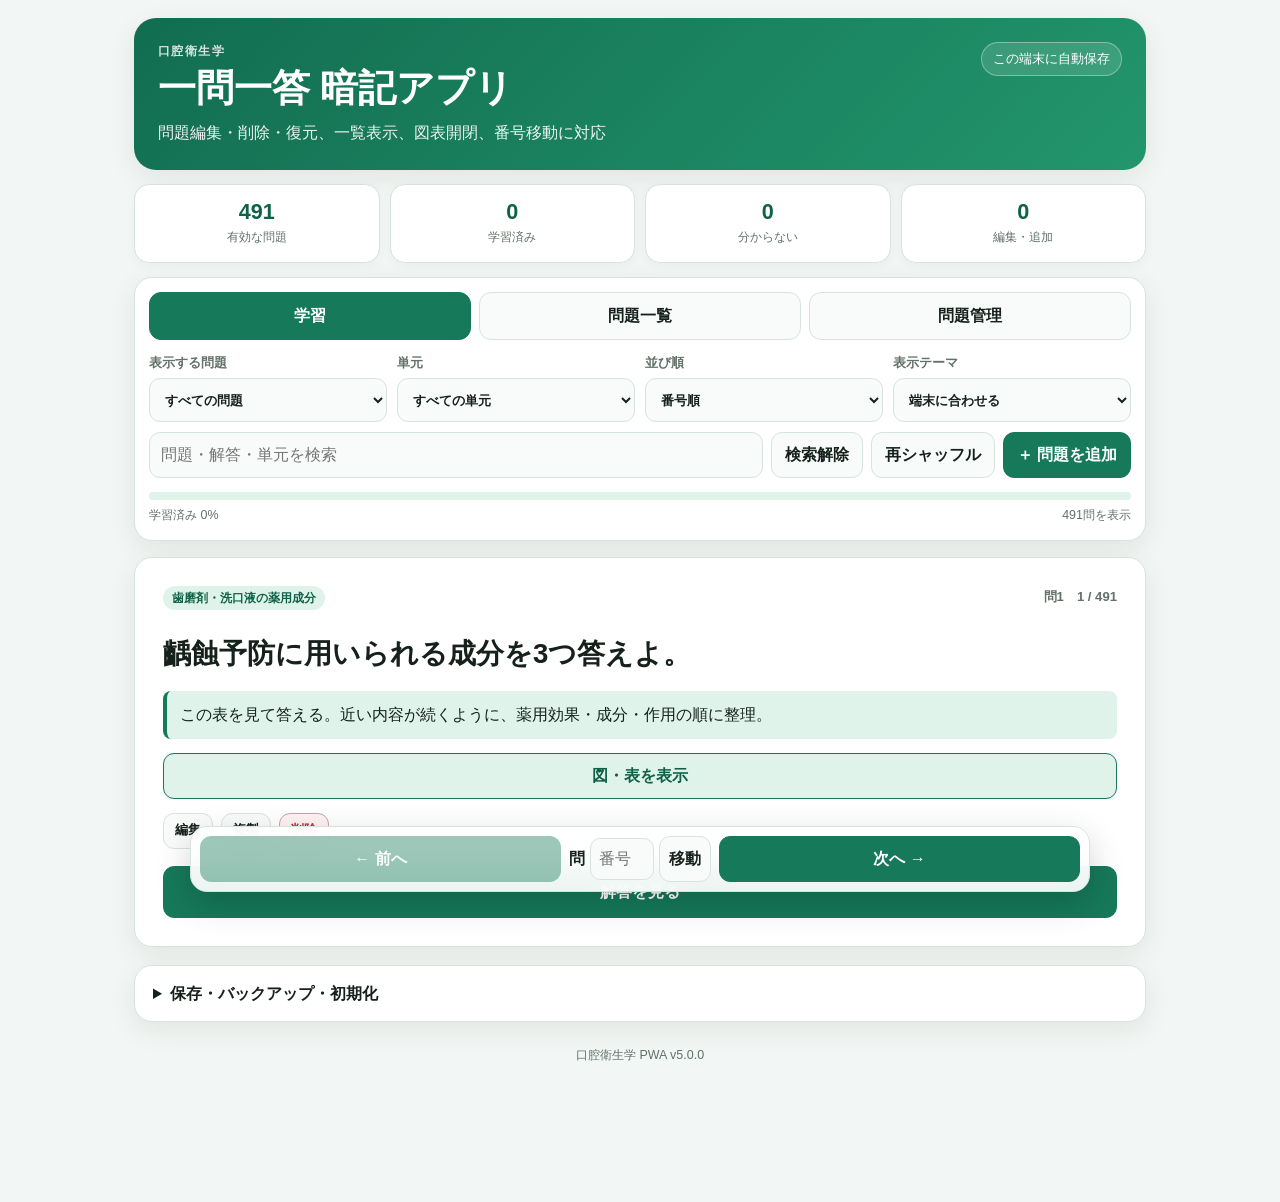
==== commit 3c8a5af3: "Add files via upload" ====
--- a/index.html
+++ b/index.html
@@ -7,20 +7,147 @@
   <meta name="apple-mobile-web-app-capable" content="yes">
   <meta name="apple-mobile-web-app-status-bar-style" content="default">
   <meta name="apple-mobile-web-app-title" content="口腔衛生学">
-  <meta name="description" content="口腔衛生学の一問一答暗記アプリ。問題編集・削除・復元、一覧表示、図表開閉、番号移動、進捗保存に対応。">
+  <meta name="description" content="口腔衛生学491問の一問一答暗記アプリ。図表付き、進捗保存、復習、検索、シャッフル、バックアップ、オフライン対応。">
   <title>口腔衛生学 暗記アプリ</title>
   <link rel="manifest" href="./manifest.webmanifest">
   <link rel="apple-touch-icon" href="./icons/apple-touch-icon.png">
   <link rel="icon" href="./icons/icon-192.png">
-  <link rel="stylesheet" href="./styles.css?v=5.0.0">
+  <link rel="stylesheet" href="./styles.css">
 </head>
 <body>
-  <main class="loading-screen">
-    <h1>口腔衛生学 暗記アプリ</h1>
-    <p>問題データを読み込んでいます。</p>
+  <div id="fatal" class="fatal" hidden></div>
+  <main class="app" id="app">
+    <header class="header">
+      <div class="header-main">
+        <div>
+          <p class="eyebrow">口腔衛生学</p>
+          <h1>一問一答 暗記アプリ</h1>
+          <p class="subtitle">全491問。図表を見ながら、分からなかった問題だけ繰り返し復習できます。</p>
+        </div>
+        <div class="header-actions">
+          <span class="saved-pill" id="savedAt">保存確認中</span>
+          <button class="small-button" id="installButton" type="button" hidden>アプリを追加</button>
+        </div>
+      </div>
+    </header>
+
+    <section class="stats" aria-label="学習状況">
+      <div class="stat"><strong id="totalCount">491</strong><span>全問題</span></div>
+      <div class="stat"><strong id="reviewedCount">0</strong><span>学習済み</span></div>
+      <div class="stat"><strong id="unknownCount">0</strong><span>分からない</span></div>
+      <div class="stat"><strong id="knownCount">0</strong><span>わかった</span></div>
+    </section>
+
+    <section class="toolbar" aria-label="出題設定">
+      <div class="toolbar-grid">
+        <label class="control">表示する問題
+          <select id="mode">
+            <option value="all">すべての問題</option>
+            <option value="unlearned">未学習だけ</option>
+            <option value="unknown">分からなかった問題だけ</option>
+            <option value="known">わかった問題だけ</option>
+          </select>
+        </label>
+        <label class="control">分野
+          <select id="category"><option value="all">すべての分野</option></select>
+        </label>
+        <label class="control">出題順
+          <select id="order">
+            <option value="number">番号順</option>
+            <option value="shuffle">シャッフル</option>
+          </select>
+        </label>
+        <label class="control">表示テーマ
+          <select id="theme">
+            <option value="system">端末に合わせる</option>
+            <option value="light">ライト</option>
+            <option value="dark">ダーク</option>
+          </select>
+        </label>
+      </div>
+      <div class="search-row">
+        <input id="search" class="search-input" type="search" inputmode="search" placeholder="問題・解答・用語を検索" autocomplete="off">
+        <button class="secondary-button" id="clearSearch" type="button">検索解除</button>
+        <button class="secondary-button" id="reshuffle" type="button">再シャッフル</button>
+      </div>
+      <div class="progress-track" aria-hidden="true"><div class="progress-bar" id="progressBar"></div></div>
+      <div class="progress-label"><span id="progressLabel">学習済み 0%</span><span id="filterCount">491問を表示</span></div>
+    </section>
+
+    <div class="notice" id="storageNotice" hidden></div>
+
+    <article class="study-card" id="studyCard">
+      <div class="card-top">
+        <div class="badges" id="badges"></div>
+        <div class="question-number" id="questionNumber">問1 / 491</div>
+
+        <section class="figure-panel" id="figurePanel" aria-label="問題の図表">
+          <div class="figure-heading">
+            <strong>この問題の図・表</strong>
+            <button class="text-button" id="toggleFigures" type="button">図表を隠す</button>
+          </div>
+          <div class="figure-list" id="figureList"></div>
+        </section>
+
+        <h2 class="question" id="questionText"></h2>
+      </div>
+
+      <div class="reveal-wrap" id="revealWrap">
+        <button class="primary-button" id="revealButton" type="button">解答を見る</button>
+      </div>
+
+      <div class="answer-area" id="answerArea" hidden>
+        <section class="answer-block">
+          <h3>解答</h3>
+          <p id="answerText"></p>
+        </section>
+        <div class="judgement">
+          <button class="judge known" id="knownButton" type="button">✓ わかった</button>
+          <button class="judge unknown" id="unknownButton" type="button">！分からなかった</button>
+        </div>
+      </div>
+    </article>
+
+    <section class="empty-card" id="emptyCard" hidden>
+      <h2>条件に合う問題がありません</h2>
+      <p id="emptyText">絞り込み条件を変更してください。</p>
+      <button class="primary-button" id="showAllButton" type="button">すべての問題に戻る</button>
+    </section>
+
+    <nav class="nav" aria-label="問題移動">
+      <button id="prevButton" type="button">← 前の問題</button>
+      <button id="nextButton" type="button">次の問題 →</button>
+    </nav>
+    <p class="position" id="position">1 / 491</p>
+
+    <details class="utility">
+      <summary>保存・バックアップ・アプリ設定</summary>
+      <div class="utility-body">
+        <p>学習状況は操作のたびにこの端末へ自動保存されます。機種変更やブラウザデータ削除に備えて、学習データを書き出せます。</p>
+        <div class="utility-buttons">
+          <button id="exportButton" type="button">学習データを書き出す</button>
+          <label class="file-label">学習データを読み込む<input id="importFile" type="file" accept="application/json,.json"></label>
+          <button id="resetUnknownButton" class="danger" type="button">「分からない」だけ消す</button>
+          <button id="resetAllButton" class="danger" type="button">すべて初期化</button>
+        </div>
+        <details class="install-help">
+          <summary>iPhoneのホーム画面に追加する方法</summary>
+          <p>Safariで固定URLを開き、共有ボタン →「ホーム画面に追加」を選択します。</p>
+        </details>
+      </div>
+    </details>
+
+    <footer>口腔衛生学491問・図表付きPWA</footer>
   </main>
-  <!-- 既存の491問データ。このファイルはGitHub上に残してください。 -->
-  <script src="./base-questions.js?v=5.0.0"></script>
-  <script src="./app.js?v=5.0.0"></script>
+
+  <dialog id="imageDialog" class="image-dialog">
+    <button id="closeDialog" class="dialog-close" type="button" aria-label="閉じる">×</button>
+    <img id="dialogImage" alt="拡大した図表">
+    <p id="dialogCaption"></p>
+  </dialog>
+
+  <div class="toast" id="toast" role="status" aria-live="polite"></div>
+  <script id="questionData" type="application/json">[{"id":1,"category":"歯磨剤・洗口液の薬用成分","sectionNumber":1,"question":"齲蝕予防に用いられる成分を3つ答えよ。","answer":"フッ化ナトリウム、モノフルオロリン酸ナトリウム、フッ化第一スズ","figures":[{"src":"assets/figures/figure-01.jpg","caption":"歯磨剤・洗口液の薬用成分：図表1"}],"note":"この表を見て答える。近い内容が続くように、薬用効果・成分・作用の順に整理。"},{"id":2,"category":"歯磨剤・洗口液の薬用成分","sectionNumber":1,"question":"フッ化ナトリウムの薬理作用は何か。","answer":"プラーク中での酸産生抑制","figures":[{"src":"assets/figures/figure-01.jpg","caption":"歯磨剤・洗口液の薬用成分：図表1"}],"note":"この表を見て答える。近い内容が続くように、薬用効果・成分・作用の順に整理。"},{"id":3,"category":"歯磨剤・洗口液の薬用成分","sectionNumber":1,"question":"プラーク中での酸産生抑制作用をもつ成分は何か。","answer":"フッ化ナトリウム","figures":[{"src":"assets/figures/figure-01.jpg","caption":"歯磨剤・洗口液の薬用成分：図表1"}],"note":"この表を見て答える。近い内容が続くように、薬用効果・成分・作用の順に整理。"},{"id":4,"category":"歯磨剤・洗口液の薬用成分","sectionNumber":1,"question":"フッ化ナトリウムは何の予防に用いられるか。","answer":"齲蝕予防","figures":[{"src":"assets/figures/figure-01.jpg","caption":"歯磨剤・洗口液の薬用成分：図表1"}],"note":"この表を見て答える。近い内容が続くように、薬用効果・成分・作用の順に整理。"},{"id":5,"category":"歯磨剤・洗口液の薬用成分","sectionNumber":1,"question":"モノフルオロリン酸ナトリウムの薬理作用は何か。","answer":"歯質の耐酸性向上","figures":[{"src":"assets/figures/figure-01.jpg","caption":"歯磨剤・洗口液の薬用成分：図表1"}],"note":"この表を見て答える。近い内容が続くように、薬用効果・成分・作用の順に整理。"},{"id":6,"category":"歯磨剤・洗口液の薬用成分","sectionNumber":1,"question":"歯質の耐酸性向上作用をもつ成分は何か。","answer":"モノフルオロリン酸ナトリウム","figures":[{"src":"assets/figures/figure-01.jpg","caption":"歯磨剤・洗口液の薬用成分：図表1"}],"note":"この表を見て答える。近い内容が続くように、薬用効果・成分・作用の順に整理。"},{"id":7,"category":"歯磨剤・洗口液の薬用成分","sectionNumber":1,"question":"モノフルオロリン酸ナトリウムは何の予防に用いられるか。","answer":"齲蝕予防","figures":[{"src":"assets/figures/figure-01.jpg","caption":"歯磨剤・洗口液の薬用成分：図表1"}],"note":"この表を見て答える。近い内容が続くように、薬用効果・成分・作用の順に整理。"},{"id":8,"category":"歯磨剤・洗口液の薬用成分","sectionNumber":1,"question":"フッ化第一スズの薬理作用は何か。","answer":"歯質の再石灰化促進","figures":[{"src":"assets/figures/figure-01.jpg","caption":"歯磨剤・洗口液の薬用成分：図表1"}],"note":"この表を見て答える。近い内容が続くように、薬用効果・成分・作用の順に整理。"},{"id":9,"category":"歯磨剤・洗口液の薬用成分","sectionNumber":1,"question":"歯質の再石灰化促進作用をもつ成分は何か。","answer":"フッ化第一スズ","figures":[{"src":"assets/figures/figure-01.jpg","caption":"歯磨剤・洗口液の薬用成分：図表1"}],"note":"この表を見て答える。近い内容が続くように、薬用効果・成分・作用の順に整理。"},{"id":10,"category":"歯磨剤・洗口液の薬用成分","sectionNumber":1,"question":"フッ化第一スズは何の予防に用いられるか。","answer":"齲蝕予防","figures":[{"src":"assets/figures/figure-01.jpg","caption":"歯磨剤・洗口液の薬用成分：図表1"}],"note":"この表を見て答える。近い内容が続くように、薬用効果・成分・作用の順に整理。"},{"id":11,"category":"歯磨剤・洗口液の薬用成分","sectionNumber":1,"question":"次の作用に対応する成分を順に答えよ。①プラーク中での酸産生抑制 ②歯質の耐酸性向上 ③歯質の再石灰化促進","answer":"①フッ化ナトリウム ②モノフルオロリン酸ナトリウム ③フッ化第一スズ","figures":[{"src":"assets/figures/figure-01.jpg","caption":"歯磨剤・洗口液の薬用成分：図表1"}],"note":"この表を見て答える。近い内容が続くように、薬用効果・成分・作用の順に整理。"},{"id":12,"category":"歯磨剤・洗口液の薬用成分","sectionNumber":1,"question":"齲蝕・歯周病予防に用いられる成分をすべて答えよ。","answer":"デキストラナーゼ、クロルヘキシジン、塩化セチルピリジニウム、イソプロピルメチルフェノール、塩化ベンゼトニウム","figures":[{"src":"assets/figures/figure-01.jpg","caption":"歯磨剤・洗口液の薬用成分：図表1"}],"note":"この表を見て答える。近い内容が続くように、薬用効果・成分・作用の順に整理。"},{"id":13,"category":"歯磨剤・洗口液の薬用成分","sectionNumber":1,"question":"デキストラナーゼの薬理作用は何か。","answer":"プラークの分解、形成抑制","figures":[{"src":"assets/figures/figure-01.jpg","caption":"歯磨剤・洗口液の薬用成分：図表1"}],"note":"この表を見て答える。近い内容が続くように、薬用効果・成分・作用の順に整理。"},{"id":14,"category":"歯磨剤・洗口液の薬用成分","sectionNumber":1,"question":"プラークの分解・形成抑制作用をもつ成分は何か。","answer":"デキストラナーゼ","figures":[{"src":"assets/figures/figure-01.jpg","caption":"歯磨剤・洗口液の薬用成分：図表1"}],"note":"この表を見て答える。近い内容が続くように、薬用効果・成分・作用の順に整理。"},{"id":15,"category":"歯磨剤・洗口液の薬用成分","sectionNumber":1,"question":"デキストラナーゼは何の予防に用いられるか。","answer":"齲蝕・歯周病予防","figures":[{"src":"assets/figures/figure-01.jpg","caption":"歯磨剤・洗口液の薬用成分：図表1"}],"note":"この表を見て答える。近い内容が続くように、薬用効果・成分・作用の順に整理。"},{"id":16,"category":"歯磨剤・洗口液の薬用成分","sectionNumber":1,"question":"殺菌作用をもつ成分を4つ答えよ。","answer":"クロルヘキシジン、塩化セチルピリジニウム、イソプロピルメチルフェノール、塩化ベンゼトニウム","figures":[{"src":"assets/figures/figure-01.jpg","caption":"歯磨剤・洗口液の薬用成分：図表1"}],"note":"この表を見て答える。近い内容が続くように、薬用効果・成分・作用の順に整理。"},{"id":17,"category":"歯磨剤・洗口液の薬用成分","sectionNumber":1,"question":"クロルヘキシジンの薬理作用は何か。","answer":"殺菌","figures":[{"src":"assets/figures/figure-01.jpg","caption":"歯磨剤・洗口液の薬用成分：図表1"}],"note":"この表を見て答える。近い内容が続くように、薬用効果・成分・作用の順に整理。"},{"id":18,"category":"歯磨剤・洗口液の薬用成分","sectionNumber":1,"question":"クロルヘキシジンは何の予防に用いられるか。","answer":"齲蝕・歯周病予防","figures":[{"src":"assets/figures/figure-01.jpg","caption":"歯磨剤・洗口液の薬用成分：図表1"}],"note":"この表を見て答える。近い内容が続くように、薬用効果・成分・作用の順に整理。"},{"id":19,"category":"歯磨剤・洗口液の薬用成分","sectionNumber":1,"question":"塩化セチルピリジニウムの薬理作用は何か。","answer":"殺菌","figures":[{"src":"assets/figures/figure-01.jpg","caption":"歯磨剤・洗口液の薬用成分：図表1"}],"note":"この表を見て答える。近い内容が続くように、薬用効果・成分・作用の順に整理。"},{"id":20,"category":"歯磨剤・洗口液の薬用成分","sectionNumber":1,"question":"塩化セチルピリジニウムは何の予防に用いられるか。","answer":"齲蝕・歯周病予防","figures":[{"src":"assets/figures/figure-01.jpg","caption":"歯磨剤・洗口液の薬用成分：図表1"}],"note":"この表を見て答える。近い内容が続くように、薬用効果・成分・作用の順に整理。"},{"id":21,"category":"歯磨剤・洗口液の薬用成分","sectionNumber":1,"question":"イソプロピルメチルフェノールの薬理作用は何か。","answer":"殺菌","figures":[{"src":"assets/figures/figure-01.jpg","caption":"歯磨剤・洗口液の薬用成分：図表1"}],"note":"この表を見て答える。近い内容が続くように、薬用効果・成分・作用の順に整理。"},{"id":22,"category":"歯磨剤・洗口液の薬用成分","sectionNumber":1,"question":"イソプロピルメチルフェノールは何の予防に用いられるか。","answer":"齲蝕・歯周病予防","figures":[{"src":"assets/figures/figure-01.jpg","caption":"歯磨剤・洗口液の薬用成分：図表1"}],"note":"この表を見て答える。近い内容が続くように、薬用効果・成分・作用の順に整理。"},{"id":23,"category":"歯磨剤・洗口液の薬用成分","sectionNumber":1,"question":"塩化ベンゼトニウムの薬理作用は何か。","answer":"殺菌","figures":[{"src":"assets/figures/figure-01.jpg","caption":"歯磨剤・洗口液の薬用成分：図表1"}],"note":"この表を見て答える。近い内容が続くように、薬用効果・成分・作用の順に整理。"},{"id":24,"category":"歯磨剤・洗口液の薬用成分","sectionNumber":1,"question":"塩化ベンゼトニウムは何の予防に用いられるか。","answer":"齲蝕・歯周病予防","figures":[{"src":"assets/figures/figure-01.jpg","caption":"歯磨剤・洗口液の薬用成分：図表1"}],"note":"この表を見て答える。近い内容が続くように、薬用効果・成分・作用の順に整理。"},{"id":25,"category":"歯磨剤・洗口液の薬用成分","sectionNumber":1,"question":"殺菌成分のうち、名称に「塩化」を含むものを2つ答えよ。","answer":"塩化セチルピリジニウム、塩化ベンゼトニウム","figures":[{"src":"assets/figures/figure-01.jpg","caption":"歯磨剤・洗口液の薬用成分：図表1"}],"note":"この表を見て答える。近い内容が続くように、薬用効果・成分・作用の順に整理。"},{"id":26,"category":"歯磨剤・洗口液の薬用成分","sectionNumber":1,"question":"殺菌成分のうち、名称に「フェノール」を含むものは何か。","answer":"イソプロピルメチルフェノール","figures":[{"src":"assets/figures/figure-01.jpg","caption":"歯磨剤・洗口液の薬用成分：図表1"}],"note":"この表を見て答える。近い内容が続くように、薬用効果・成分・作用の順に整理。"},{"id":27,"category":"歯磨剤・洗口液の薬用成分","sectionNumber":1,"question":"歯周病予防に用いられる成分をすべて答えよ。","answer":"トラネキサム酸、イプシロンアミノカプロン酸、グリチルリチン酸およびその塩類、塩化ナトリウム、ヒノキチオール、リゾチーム、酢酸DL-α-トコフェロール、ポリリン酸塩、ピロリン酸塩","figures":[{"src":"assets/figures/figure-01.jpg","caption":"歯磨剤・洗口液の薬用成分：図表1"}],"note":"この表を見て答える。近い内容が続くように、薬用効果・成分・作用の順に整理。"},{"id":28,"category":"歯磨剤・洗口液の薬用成分","sectionNumber":1,"question":"トラネキサム酸の薬理作用は何か。","answer":"抗炎症、抗プラスミン、止血","figures":[{"src":"assets/figures/figure-01.jpg","caption":"歯磨剤・洗口液の薬用成分：図表1"}],"note":"この表を見て答える。近い内容が続くように、薬用効果・成分・作用の順に整理。"},{"id":29,"category":"歯磨剤・洗口液の薬用成分","sectionNumber":1,"question":"トラネキサム酸は何の予防に用いられるか。","answer":"歯周病予防","figures":[{"src":"assets/figures/figure-01.jpg","caption":"歯磨剤・洗口液の薬用成分：図表1"}],"note":"この表を見て答える。近い内容が続くように、薬用効果・成分・作用の順に整理。"},{"id":30,"category":"歯磨剤・洗口液の薬用成分","sectionNumber":1,"question":"イプシロンアミノカプロン酸の薬理作用は何か。","answer":"抗炎症、抗プラスミン、止血","figures":[{"src":"assets/figures/figure-01.jpg","caption":"歯磨剤・洗口液の薬用成分：図表1"}],"note":"この表を見て答える。近い内容が続くように、薬用効果・成分・作用の順に整理。"},{"id":31,"category":"歯磨剤・洗口液の薬用成分","sectionNumber":1,"question":"イプシロンアミノカプロン酸は何の予防に用いられるか。","answer":"歯周病予防","figures":[{"src":"assets/figures/figure-01.jpg","caption":"歯磨剤・洗口液の薬用成分：図表1"}],"note":"この表を見て答える。近い内容が続くように、薬用効果・成分・作用の順に整理。"},{"id":32,"category":"歯磨剤・洗口液の薬用成分","sectionNumber":1,"question":"抗炎症、抗プラスミン、止血作用をもつ成分を答えよ。","answer":"トラネキサム酸、イプシロンアミノカプロン酸","figures":[{"src":"assets/figures/figure-01.jpg","caption":"歯磨剤・洗口液の薬用成分：図表1"}],"note":"この表を見て答える。近い内容が続くように、薬用効果・成分・作用の順に整理。"},{"id":33,"category":"歯磨剤・洗口液の薬用成分","sectionNumber":1,"question":"グリチルリチン酸およびその塩類の薬理作用は何か。","answer":"抗炎症、抗アレルギー","figures":[{"src":"assets/figures/figure-01.jpg","caption":"歯磨剤・洗口液の薬用成分：図表1"}],"note":"この表を見て答える。近い内容が続くように、薬用効果・成分・作用の順に整理。"},{"id":34,"category":"歯磨剤・洗口液の薬用成分","sectionNumber":1,"question":"グリチルリチン酸およびその塩類は何の予防に用いられるか。","answer":"歯周病予防","figures":[{"src":"assets/figures/figure-01.jpg","caption":"歯磨剤・洗口液の薬用成分：図表1"}],"note":"この表を見て答える。近い内容が続くように、薬用効果・成分・作用の順に整理。"},{"id":35,"category":"歯磨剤・洗口液の薬用成分","sectionNumber":1,"question":"抗炎症、抗アレルギー作用をもつ成分を答えよ。","answer":"グリチルリチン酸およびその塩類","figures":[{"src":"assets/figures/figure-01.jpg","caption":"歯磨剤・洗口液の薬用成分：図表1"}],"note":"この表を見て答える。近い内容が続くように、薬用効果・成分・作用の順に整理。"},{"id":36,"category":"歯磨剤・洗口液の薬用成分","sectionNumber":1,"question":"塩化ナトリウムの薬理作用は何か。","answer":"収斂（歯肉の引き締め）","figures":[{"src":"assets/figures/figure-01.jpg","caption":"歯磨剤・洗口液の薬用成分：図表1"}],"note":"この表を見て答える。近い内容が続くように、薬用効果・成分・作用の順に整理。"},{"id":37,"category":"歯磨剤・洗口液の薬用成分","sectionNumber":1,"question":"塩化ナトリウムは何の予防に用いられるか。","answer":"歯周病予防","figures":[{"src":"assets/figures/figure-01.jpg","caption":"歯磨剤・洗口液の薬用成分：図表1"}],"note":"この表を見て答える。近い内容が続くように、薬用効果・成分・作用の順に整理。"},{"id":38,"category":"歯磨剤・洗口液の薬用成分","sectionNumber":1,"question":"ヒノキチオールの薬理作用は何か。","answer":"収斂（歯肉の引き締め）","figures":[{"src":"assets/figures/figure-01.jpg","caption":"歯磨剤・洗口液の薬用成分：図表1"}],"note":"この表を見て答える。近い内容が続くように、薬用効果・成分・作用の順に整理。"},{"id":39,"category":"歯磨剤・洗口液の薬用成分","sectionNumber":1,"question":"ヒノキチオールは何の予防に用いられるか。","answer":"歯周病予防","figures":[{"src":"assets/figures/figure-01.jpg","caption":"歯磨剤・洗口液の薬用成分：図表1"}],"note":"この表を見て答える。近い内容が続くように、薬用効果・成分・作用の順に整理。"},{"id":40,"category":"歯磨剤・洗口液の薬用成分","sectionNumber":1,"question":"収斂（歯肉の引き締め）作用をもつ成分を答えよ。","answer":"塩化ナトリウム、ヒノキチオール","figures":[{"src":"assets/figures/figure-01.jpg","caption":"歯磨剤・洗口液の薬用成分：図表1"}],"note":"この表を見て答える。近い内容が続くように、薬用効果・成分・作用の順に整理。"},{"id":41,"category":"歯磨剤・洗口液の薬用成分","sectionNumber":1,"question":"リゾチームの薬理作用は何か。","answer":"抗炎症、組織修復の促進","figures":[{"src":"assets/figures/figure-01.jpg","caption":"歯磨剤・洗口液の薬用成分：図表1"}],"note":"この表を見て答える。近い内容が続くように、薬用効果・成分・作用の順に整理。"},{"id":42,"category":"歯磨剤・洗口液の薬用成分","sectionNumber":1,"question":"リゾチームは何の予防に用いられるか。","answer":"歯周病予防","figures":[{"src":"assets/figures/figure-01.jpg","caption":"歯磨剤・洗口液の薬用成分：図表1"}],"note":"この表を見て答える。近い内容が続くように、薬用効果・成分・作用の順に整理。"},{"id":43,"category":"歯磨剤・洗口液の薬用成分","sectionNumber":1,"question":"抗炎症、組織修復の促進作用をもつ成分を答えよ。","answer":"リゾチーム","figures":[{"src":"assets/figures/figure-01.jpg","caption":"歯磨剤・洗口液の薬用成分：図表1"}],"note":"この表を見て答える。近い内容が続くように、薬用効果・成分・作用の順に整理。"},{"id":44,"category":"歯磨剤・洗口液の薬用成分","sectionNumber":1,"question":"酢酸DL-α-トコフェロールの薬理作用は何か。","answer":"末梢血管循環促進","figures":[{"src":"assets/figures/figure-01.jpg","caption":"歯磨剤・洗口液の薬用成分：図表1"}],"note":"この表を見て答える。近い内容が続くように、薬用効果・成分・作用の順に整理。"},{"id":45,"category":"歯磨剤・洗口液の薬用成分","sectionNumber":1,"question":"酢酸DL-α-トコフェロールは何の予防に用いられるか。","answer":"歯周病予防","figures":[{"src":"assets/figures/figure-01.jpg","caption":"歯磨剤・洗口液の薬用成分：図表1"}],"note":"この表を見て答える。近い内容が続くように、薬用効果・成分・作用の順に整理。"},{"id":46,"category":"歯磨剤・洗口液の薬用成分","sectionNumber":1,"question":"末梢血管循環促進作用をもつ成分を答えよ。","answer":"酢酸DL-α-トコフェロール","figures":[{"src":"assets/figures/figure-01.jpg","caption":"歯磨剤・洗口液の薬用成分：図表1"}],"note":"この表を見て答える。近い内容が続くように、薬用効果・成分・作用の順に整理。"},{"id":47,"category":"歯磨剤・洗口液の薬用成分","sectionNumber":1,"question":"ポリリン酸塩の薬理作用は何か。","answer":"歯石沈着予防","figures":[{"src":"assets/figures/figure-01.jpg","caption":"歯磨剤・洗口液の薬用成分：図表1"}],"note":"この表を見て答える。近い内容が続くように、薬用効果・成分・作用の順に整理。"},{"id":48,"category":"歯磨剤・洗口液の薬用成分","sectionNumber":1,"question":"ポリリン酸塩は何の予防に用いられるか。","answer":"歯周病予防","figures":[{"src":"assets/figures/figure-01.jpg","caption":"歯磨剤・洗口液の薬用成分：図表1"}],"note":"この表を見て答える。近い内容が続くように、薬用効果・成分・作用の順に整理。"},{"id":49,"category":"歯磨剤・洗口液の薬用成分","sectionNumber":1,"question":"ピロリン酸塩の薬理作用は何か。","answer":"歯石沈着予防","figures":[{"src":"assets/figures/figure-01.jpg","caption":"歯磨剤・洗口液の薬用成分：図表1"}],"note":"この表を見て答える。近い内容が続くように、薬用効果・成分・作用の順に整理。"},{"id":50,"category":"歯磨剤・洗口液の薬用成分","sectionNumber":1,"question":"ピロリン酸塩は何の予防に用いられるか。","answer":"歯周病予防","figures":[{"src":"assets/figures/figure-01.jpg","caption":"歯磨剤・洗口液の薬用成分：図表1"}],"note":"この表を見て答える。近い内容が続くように、薬用効果・成分・作用の順に整理。"},{"id":51,"category":"歯磨剤・洗口液の薬用成分","sectionNumber":1,"question":"歯石沈着予防作用をもつ成分を答えよ。","answer":"ポリリン酸塩、ピロリン酸塩","figures":[{"src":"assets/figures/figure-01.jpg","caption":"歯磨剤・洗口液の薬用成分：図表1"}],"note":"この表を見て答える。近い内容が続くように、薬用効果・成分・作用の順に整理。"},{"id":52,"category":"歯磨剤・洗口液の薬用成分","sectionNumber":1,"question":"抗炎症・抗プラスミン・止血作用をもつ成分を2つ答えよ。","answer":"トラネキサム酸、イプシロンアミノカプロン酸","figures":[{"src":"assets/figures/figure-01.jpg","caption":"歯磨剤・洗口液の薬用成分：図表1"}],"note":"この表を見て答える。近い内容が続くように、薬用効果・成分・作用の順に整理。"},{"id":53,"category":"歯磨剤・洗口液の薬用成分","sectionNumber":1,"question":"収斂作用によって引き締められるものは何か。","answer":"歯肉","figures":[{"src":"assets/figures/figure-01.jpg","caption":"歯磨剤・洗口液の薬用成分：図表1"}],"note":"この表を見て答える。近い内容が続くように、薬用効果・成分・作用の順に整理。"},{"id":54,"category":"歯磨剤・洗口液の薬用成分","sectionNumber":1,"question":"歯石沈着予防作用をもつ成分を2つ答えよ。","answer":"ポリリン酸塩、ピロリン酸塩","figures":[{"src":"assets/figures/figure-01.jpg","caption":"歯磨剤・洗口液の薬用成分：図表1"}],"note":"この表を見て答える。近い内容が続くように、薬用効果・成分・作用の順に整理。"},{"id":55,"category":"歯磨剤・洗口液の薬用成分","sectionNumber":1,"question":"知覚過敏予防に用いられる成分を3つ答えよ。","answer":"乳酸アルミニウム、硝酸カリウム、塩化ストロンチウム","figures":[{"src":"assets/figures/figure-01.jpg","caption":"歯磨剤・洗口液の薬用成分：図表1"}],"note":"この表を見て答える。近い内容が続くように、薬用効果・成分・作用の順に整理。"},{"id":56,"category":"歯磨剤・洗口液の薬用成分","sectionNumber":1,"question":"乳酸アルミニウムの薬理作用は何か。","answer":"象牙細管の封鎖","figures":[{"src":"assets/figures/figure-01.jpg","caption":"歯磨剤・洗口液の薬用成分：図表1"}],"note":"この表を見て答える。近い内容が続くように、薬用効果・成分・作用の順に整理。"},{"id":57,"category":"歯磨剤・洗口液の薬用成分","sectionNumber":1,"question":"乳酸アルミニウムは何の予防に用いられるか。","answer":"知覚過敏予防","figures":[{"src":"assets/figures/figure-01.jpg","caption":"歯磨剤・洗口液の薬用成分：図表1"}],"note":"この表を見て答える。近い内容が続くように、薬用効果・成分・作用の順に整理。"},{"id":58,"category":"歯磨剤・洗口液の薬用成分","sectionNumber":1,"question":"硝酸カリウムの薬理作用は何か。","answer":"神経線維の興奮抑制","figures":[{"src":"assets/figures/figure-01.jpg","caption":"歯磨剤・洗口液の薬用成分：図表1"}],"note":"この表を見て答える。近い内容が続くように、薬用効果・成分・作用の順に整理。"},{"id":59,"category":"歯磨剤・洗口液の薬用成分","sectionNumber":1,"question":"神経線維の興奮抑制作用をもつ成分の一つは何か。","answer":"硝酸カリウム","figures":[{"src":"assets/figures/figure-01.jpg","caption":"歯磨剤・洗口液の薬用成分：図表1"}],"note":"この表を見て答える。近い内容が続くように、薬用効果・成分・作用の順に整理。"},{"id":60,"category":"歯磨剤・洗口液の薬用成分","sectionNumber":1,"question":"硝酸カリウムは何の予防に用いられるか。","answer":"知覚過敏予防","figures":[{"src":"assets/figures/figure-01.jpg","caption":"歯磨剤・洗口液の薬用成分：図表1"}],"note":"この表を見て答える。近い内容が続くように、薬用効果・成分・作用の順に整理。"},{"id":61,"category":"歯磨剤・洗口液の薬用成分","sectionNumber":1,"question":"塩化ストロンチウムの薬理作用は何か。","answer":"象牙細管の封鎖","figures":[{"src":"assets/figures/figure-01.jpg","caption":"歯磨剤・洗口液の薬用成分：図表1"}],"note":"この表を見て答える。近い内容が続くように、薬用効果・成分・作用の順に整理。"},{"id":62,"category":"歯磨剤・洗口液の薬用成分","sectionNumber":1,"question":"塩化ストロンチウムは何の予防に用いられるか。","answer":"知覚過敏予防","figures":[{"src":"assets/figures/figure-01.jpg","caption":"歯磨剤・洗口液の薬用成分：図表1"}],"note":"この表を見て答える。近い内容が続くように、薬用効果・成分・作用の順に整理。"},{"id":63,"category":"歯磨剤・洗口液の薬用成分","sectionNumber":1,"question":"象牙細管の封鎖作用をもつ成分を2つ答えよ。","answer":"乳酸アルミニウム、塩化ストロンチウム","figures":[{"src":"assets/figures/figure-01.jpg","caption":"歯磨剤・洗口液の薬用成分：図表1"}],"note":"この表を見て答える。近い内容が続くように、薬用効果・成分・作用の順に整理。"},{"id":64,"category":"歯磨剤・洗口液の薬用成分","sectionNumber":1,"question":"神経線維の興奮抑制作用をもつ成分は何か。","answer":"硝酸カリウム","figures":[{"src":"assets/figures/figure-01.jpg","caption":"歯磨剤・洗口液の薬用成分：図表1"}],"note":"この表を見て答える。近い内容が続くように、薬用効果・成分・作用の順に整理。"},{"id":65,"category":"歯磨剤・洗口液の薬用成分","sectionNumber":1,"question":"タバコのやに除去に用いられる成分は何か。","answer":"ポリエチレングリコール","figures":[{"src":"assets/figures/figure-01.jpg","caption":"歯磨剤・洗口液の薬用成分：図表1"}],"note":"この表を見て答える。近い内容が続くように、薬用効果・成分・作用の順に整理。"},{"id":66,"category":"歯磨剤・洗口液の薬用成分","sectionNumber":1,"question":"ポリエチレングリコールの薬理作用は何か。","answer":"非イオン型界面活性作用","figures":[{"src":"assets/figures/figure-01.jpg","caption":"歯磨剤・洗口液の薬用成分：図表1"}],"note":"この表を見て答える。近い内容が続くように、薬用効果・成分・作用の順に整理。"},{"id":67,"category":"歯磨剤・洗口液の薬用成分","sectionNumber":1,"question":"非イオン型界面活性作用をもつ成分は何か。","answer":"ポリエチレングリコール","figures":[{"src":"assets/figures/figure-01.jpg","caption":"歯磨剤・洗口液の薬用成分：図表1"}],"note":"この表を見て答える。近い内容が続くように、薬用効果・成分・作用の順に整理。"},{"id":68,"category":"歯磨剤の基本成分","sectionNumber":2,"question":"歯磨剤の基本成分の種類を6つ答えよ。","answer":"研磨剤、湿潤剤、発泡剤、粘結剤、香味剤、保存剤","figures":[{"src":"assets/figures/figure-02.jpg","caption":"歯磨剤の基本成分：図表1"}],"note":"取り消し線のある成分は出題対象から除外。"},{"id":69,"category":"歯磨剤の基本成分","sectionNumber":2,"question":"研磨剤の作用は何か。","answer":"歯の表面を傷つけずに、プラークや外因性色素沈着物、食物残渣を取り除く","figures":[{"src":"assets/figures/figure-02.jpg","caption":"歯磨剤の基本成分：図表1"}],"note":"取り消し線のある成分は出題対象から除外。"},{"id":70,"category":"歯磨剤の基本成分","sectionNumber":2,"question":"研磨剤の成分をすべて答えよ。","answer":"炭酸カルシウム、リン酸カルシウム、ピロリン酸カルシウム、無水ケイ酸","figures":[{"src":"assets/figures/figure-02.jpg","caption":"歯磨剤の基本成分：図表1"}],"note":"取り消し線のある成分は出題対象から除外。"},{"id":71,"category":"歯磨剤の基本成分","sectionNumber":2,"question":"炭酸カルシウムは何剤に分類されるか。","answer":"研磨剤","figures":[{"src":"assets/figures/figure-02.jpg","caption":"歯磨剤の基本成分：図表1"}],"note":"取り消し線のある成分は出題対象から除外。"},{"id":72,"category":"歯磨剤の基本成分","sectionNumber":2,"question":"リン酸カルシウムは何剤に分類されるか。","answer":"研磨剤","figures":[{"src":"assets/figures/figure-02.jpg","caption":"歯磨剤の基本成分：図表1"}],"note":"取り消し線のある成分は出題対象から除外。"},{"id":73,"category":"歯磨剤の基本成分","sectionNumber":2,"question":"ピロリン酸カルシウムは何剤に分類されるか。","answer":"研磨剤","figures":[{"src":"assets/figures/figure-02.jpg","caption":"歯磨剤の基本成分：図表1"}],"note":"取り消し線のある成分は出題対象から除外。"},{"id":74,"category":"歯磨剤の基本成分","sectionNumber":2,"question":"無水ケイ酸は何剤に分類されるか。","answer":"研磨剤","figures":[{"src":"assets/figures/figure-02.jpg","caption":"歯磨剤の基本成分：図表1"}],"note":"取り消し線のある成分は出題対象から除外。"},{"id":75,"category":"歯磨剤の基本成分","sectionNumber":2,"question":"「歯の表面を傷つけずに、プラークや外因性色素沈着物、食物残渣を取り除く」の作用をもつ基本成分は何か。","answer":"研磨剤","figures":[{"src":"assets/figures/figure-02.jpg","caption":"歯磨剤の基本成分：図表1"}],"note":"取り消し線のある成分は出題対象から除外。"},{"id":76,"category":"歯磨剤の基本成分","sectionNumber":2,"question":"湿潤剤の作用は何か。","answer":"歯磨剤の湿り気、しっとり感を適度に保つ","figures":[{"src":"assets/figures/figure-02.jpg","caption":"歯磨剤の基本成分：図表1"}],"note":"取り消し線のある成分は出題対象から除外。"},{"id":77,"category":"歯磨剤の基本成分","sectionNumber":2,"question":"湿潤剤の成分をすべて答えよ。","answer":"ソルビトール、グリセロール、プロピレングリコール","figures":[{"src":"assets/figures/figure-02.jpg","caption":"歯磨剤の基本成分：図表1"}],"note":"取り消し線のある成分は出題対象から除外。"},{"id":78,"category":"歯磨剤の基本成分","sectionNumber":2,"question":"ソルビトールは何剤に分類されるか。","answer":"湿潤剤","figures":[{"src":"assets/figures/figure-02.jpg","caption":"歯磨剤の基本成分：図表1"}],"note":"取り消し線のある成分は出題対象から除外。"},{"id":79,"category":"歯磨剤の基本成分","sectionNumber":2,"question":"グリセロールは何剤に分類されるか。","answer":"湿潤剤","figures":[{"src":"assets/figures/figure-02.jpg","caption":"歯磨剤の基本成分：図表1"}],"note":"取り消し線のある成分は出題対象から除外。"},{"id":80,"category":"歯磨剤の基本成分","sectionNumber":2,"question":"プロピレングリコールは何剤に分類されるか。","answer":"湿潤剤","figures":[{"src":"assets/figures/figure-02.jpg","caption":"歯磨剤の基本成分：図表1"}],"note":"取り消し線のある成分は出題対象から除外。"},{"id":81,"category":"歯磨剤の基本成分","sectionNumber":2,"question":"「歯磨剤の湿り気、しっとり感を適度に保つ」の作用をもつ基本成分は何か。","answer":"湿潤剤","figures":[{"src":"assets/figures/figure-02.jpg","caption":"歯磨剤の基本成分：図表1"}],"note":"取り消し線のある成分は出題対象から除外。"},{"id":82,"category":"歯磨剤の基本成分","sectionNumber":2,"question":"発泡剤の作用は何か。","answer":"発泡することで歯磨剤を口腔内に拡散させ、界面活性作用で汚れを除去する","figures":[{"src":"assets/figures/figure-02.jpg","caption":"歯磨剤の基本成分：図表1"}],"note":"取り消し線のある成分は出題対象から除外。"},{"id":83,"category":"歯磨剤の基本成分","sectionNumber":2,"question":"発泡剤の成分をすべて答えよ。","answer":"ラウリル硫酸ナトリウム、ラウリルスルホン酸ナトリウム","figures":[{"src":"assets/figures/figure-02.jpg","caption":"歯磨剤の基本成分：図表1"}],"note":"取り消し線のある成分は出題対象から除外。"},{"id":84,"category":"歯磨剤の基本成分","sectionNumber":2,"question":"ラウリル硫酸ナトリウムは何剤に分類されるか。","answer":"発泡剤","figures":[{"src":"assets/figures/figure-02.jpg","caption":"歯磨剤の基本成分：図表1"}],"note":"取り消し線のある成分は出題対象から除外。"},{"id":85,"category":"歯磨剤の基本成分","sectionNumber":2,"question":"ラウリルスルホン酸ナトリウムは何剤に分類されるか。","answer":"発泡剤","figures":[{"src":"assets/figures/figure-02.jpg","caption":"歯磨剤の基本成分：図表1"}],"note":"取り消し線のある成分は出題対象から除外。"},{"id":86,"category":"歯磨剤の基本成分","sectionNumber":2,"question":"「発泡することで歯磨剤を口腔内に拡散させ、界面活性作用で汚れを除去する」の作用をもつ基本成分は何か。","answer":"発泡剤","figures":[{"src":"assets/figures/figure-02.jpg","caption":"歯磨剤の基本成分：図表1"}],"note":"取り消し線のある成分は出題対象から除外。"},{"id":87,"category":"歯磨剤の基本成分","sectionNumber":2,"question":"粘結剤の作用は何か。","answer":"液体成分と固体成分が分離するのを防ぎ、適度な粘性を与える","figures":[{"src":"assets/figures/figure-02.jpg","caption":"歯磨剤の基本成分：図表1"}],"note":"取り消し線のある成分は出題対象から除外。"},{"id":88,"category":"歯磨剤の基本成分","sectionNumber":2,"question":"粘結剤の成分をすべて答えよ。","answer":"カルボキシメチルセルロースナトリウム、カラギーナン、アルギン酸ナトリウム","figures":[{"src":"assets/figures/figure-02.jpg","caption":"歯磨剤の基本成分：図表1"}],"note":"取り消し線のある成分は出題対象から除外。"},{"id":89,"category":"歯磨剤の基本成分","sectionNumber":2,"question":"カルボキシメチルセルロースナトリウムは何剤に分類されるか。","answer":"粘結剤","figures":[{"src":"assets/figures/figure-02.jpg","caption":"歯磨剤の基本成分：図表1"}],"note":"取り消し線のある成分は出題対象から除外。"},{"id":90,"category":"歯磨剤の基本成分","sectionNumber":2,"question":"カラギーナンは何剤に分類されるか。","answer":"粘結剤","figures":[{"src":"assets/figures/figure-02.jpg","caption":"歯磨剤の基本成分：図表1"}],"note":"取り消し線のある成分は出題対象から除外。"},{"id":91,"category":"歯磨剤の基本成分","sectionNumber":2,"question":"アルギン酸ナトリウムは何剤に分類されるか。","answer":"粘結剤","figures":[{"src":"assets/figures/figure-02.jpg","caption":"歯磨剤の基本成分：図表1"}],"note":"取り消し線のある成分は出題対象から除外。"},{"id":92,"category":"歯磨剤の基本成分","sectionNumber":2,"question":"「液体成分と固体成分が分離するのを防ぎ、適度な粘性を与える」の作用をもつ基本成分は何か。","answer":"粘結剤","figures":[{"src":"assets/figures/figure-02.jpg","caption":"歯磨剤の基本成分：図表1"}],"note":"取り消し線のある成分は出題対象から除外。"},{"id":93,"category":"歯磨剤の基本成分","sectionNumber":2,"question":"香味剤の作用は何か。","answer":"使用時の爽快感や香りを与える","figures":[{"src":"assets/figures/figure-02.jpg","caption":"歯磨剤の基本成分：図表1"}],"note":"取り消し線のある成分は出題対象から除外。"},{"id":94,"category":"歯磨剤の基本成分","sectionNumber":2,"question":"香味剤の成分をすべて答えよ。","answer":"スペアミント油、サッカリンナトリウム、メントール","figures":[{"src":"assets/figures/figure-02.jpg","caption":"歯磨剤の基本成分：図表1"}],"note":"取り消し線のある成分は出題対象から除外。"},{"id":95,"category":"歯磨剤の基本成分","sectionNumber":2,"question":"スペアミント油は何剤に分類されるか。","answer":"香味剤","figures":[{"src":"assets/figures/figure-02.jpg","caption":"歯磨剤の基本成分：図表1"}],"note":"取り消し線のある成分は出題対象から除外。"},{"id":96,"category":"歯磨剤の基本成分","sectionNumber":2,"question":"サッカリンナトリウムは何剤に分類されるか。","answer":"香味剤","figures":[{"src":"assets/figures/figure-02.jpg","caption":"歯磨剤の基本成分：図表1"}],"note":"取り消し線のある成分は出題対象から除外。"},{"id":97,"category":"歯磨剤の基本成分","sectionNumber":2,"question":"メントールは何剤に分類されるか。","answer":"香味剤","figures":[{"src":"assets/figures/figure-02.jpg","caption":"歯磨剤の基本成分：図表1"}],"note":"取り消し線のある成分は出題対象から除外。"},{"id":98,"category":"歯磨剤の基本成分","sectionNumber":2,"question":"「使用時の爽快感や香りを与える」の作用をもつ基本成分は何か。","answer":"香味剤","figures":[{"src":"assets/figures/figure-02.jpg","caption":"歯磨剤の基本成分：図表1"}],"note":"取り消し線のある成分は出題対象から除外。"},{"id":99,"category":"歯磨剤の基本成分","sectionNumber":2,"question":"保存剤の作用は何か。","answer":"歯磨剤の変質を防ぐ","figures":[{"src":"assets/figures/figure-02.jpg","caption":"歯磨剤の基本成分：図表1"}],"note":"取り消し線のある成分は出題対象から除外。"},{"id":100,"category":"歯磨剤の基本成分","sectionNumber":2,"question":"保存剤の成分をすべて答えよ。","answer":"パラベン類、パラオキシ安息香酸エステル","figures":[{"src":"assets/figures/figure-02.jpg","caption":"歯磨剤の基本成分：図表1"}],"note":"取り消し線のある成分は出題対象から除外。"},{"id":101,"category":"歯磨剤の基本成分","sectionNumber":2,"question":"パラベン類は何剤に分類されるか。","answer":"保存剤","figures":[{"src":"assets/figures/figure-02.jpg","caption":"歯磨剤の基本成分：図表1"}],"note":"取り消し線のある成分は出題対象から除外。"},{"id":102,"category":"歯磨剤の基本成分","sectionNumber":2,"question":"パラオキシ安息香酸エステルは何剤に分類されるか。","answer":"保存剤","figures":[{"src":"assets/figures/figure-02.jpg","caption":"歯磨剤の基本成分：図表1"}],"note":"取り消し線のある成分は出題対象から除外。"},{"id":103,"category":"歯磨剤の基本成分","sectionNumber":2,"question":"「歯磨剤の変質を防ぐ」の作用をもつ基本成分は何か。","answer":"保存剤","figures":[{"src":"assets/figures/figure-02.jpg","caption":"歯磨剤の基本成分：図表1"}],"note":"取り消し線のある成分は出題対象から除外。"},{"id":104,"category":"歯磨剤の基本成分","sectionNumber":2,"question":"研磨剤によって取り除かれるものを3つ答えよ。","answer":"プラーク、外因性色素沈着物、食物残渣","figures":[{"src":"assets/figures/figure-02.jpg","caption":"歯磨剤の基本成分：図表1"}],"note":"取り消し線のある成分は出題対象から除外。"},{"id":105,"category":"歯磨剤の基本成分","sectionNumber":2,"question":"名称に「カルシウム」を含む研磨剤を3つ答えよ。","answer":"炭酸カルシウム、リン酸カルシウム、ピロリン酸カルシウム","figures":[{"src":"assets/figures/figure-02.jpg","caption":"歯磨剤の基本成分：図表1"}],"note":"取り消し線のある成分は出題対象から除外。"},{"id":106,"category":"歯磨剤の基本成分","sectionNumber":2,"question":"名称に「カルシウム」を含まない研磨剤は何か。","answer":"無水ケイ酸","figures":[{"src":"assets/figures/figure-02.jpg","caption":"歯磨剤の基本成分：図表1"}],"note":"取り消し線のある成分は出題対象から除外。"},{"id":107,"category":"歯磨剤の基本成分","sectionNumber":2,"question":"湿潤剤が適度に保つものを2つ答えよ。","answer":"湿り気、しっとり感","figures":[{"src":"assets/figures/figure-02.jpg","caption":"歯磨剤の基本成分：図表1"}],"note":"取り消し線のある成分は出題対象から除外。"},{"id":108,"category":"歯磨剤の基本成分","sectionNumber":2,"question":"発泡剤がもつ2つの働きを答えよ。","answer":"歯磨剤を口腔内に拡散させる、界面活性作用で汚れを除去する","figures":[{"src":"assets/figures/figure-02.jpg","caption":"歯磨剤の基本成分：図表1"}],"note":"取り消し線のある成分は出題対象から除外。"},{"id":109,"category":"歯磨剤の基本成分","sectionNumber":2,"question":"粘結剤が分離を防ぐ2つの成分は何か。","answer":"液体成分、固体成分","figures":[{"src":"assets/figures/figure-02.jpg","caption":"歯磨剤の基本成分：図表1"}],"note":"取り消し線のある成分は出題対象から除外。"},{"id":110,"category":"歯磨剤の基本成分","sectionNumber":2,"question":"粘結剤は歯磨剤に何を与えるか。","answer":"適度な粘性","figures":[{"src":"assets/figures/figure-02.jpg","caption":"歯磨剤の基本成分：図表1"}],"note":"取り消し線のある成分は出題対象から除外。"},{"id":111,"category":"歯磨剤の基本成分","sectionNumber":2,"question":"香味剤が与えるものを2つ答えよ。","answer":"爽快感、香り","figures":[{"src":"assets/figures/figure-02.jpg","caption":"歯磨剤の基本成分：図表1"}],"note":"取り消し線のある成分は出題対象から除外。"},{"id":112,"category":"歯磨剤の基本成分","sectionNumber":2,"question":"保存剤によって防止されるものは何か。","answer":"歯磨剤の変質","figures":[{"src":"assets/figures/figure-02.jpg","caption":"歯磨剤の基本成分：図表1"}],"note":"取り消し線のある成分は出題対象から除外。"},{"id":113,"category":"歯磨剤の基本成分","sectionNumber":2,"question":"液体の歯磨剤や泡状の歯磨剤に含まれていない基本成分を2つ答えよ。","answer":"研磨剤、粘結剤","figures":[{"src":"assets/figures/figure-02.jpg","caption":"歯磨剤の基本成分：図表1"}],"note":"取り消し線のある成分は出題対象から除外。"},{"id":114,"category":"歯磨剤の基本成分","sectionNumber":2,"question":"フッ化ナトリウム、フッ化第一スズ配合歯磨剤で使用できない研磨剤を2つ答えよ。","answer":"炭酸カルシウム、リン酸カルシウム","figures":[{"src":"assets/figures/figure-02.jpg","caption":"歯磨剤の基本成分：図表1"}],"note":"取り消し線のある成分は出題対象から除外。"},{"id":115,"category":"歯磨剤の基本成分","sectionNumber":2,"question":"炭酸カルシウムとリン酸カルシウムを、フッ化ナトリウム・フッ化第一スズ配合歯磨剤で使用できない理由は何か。","answer":"フッ化物と反応するため","figures":[{"src":"assets/figures/figure-02.jpg","caption":"歯磨剤の基本成分：図表1"}],"note":"取り消し線のある成分は出題対象から除外。"},{"id":116,"category":"ブラッシング方法とその効果","sectionNumber":3,"question":"主に毛先を使うブラッシング方法を4つ答えよ。","answer":"スクラビング法、フォーンズ法（描円法）、バス法、つまようじ法","figures":[{"src":"assets/figures/figure-03.jpg","caption":"ブラッシング方法とその効果：図表1"}],"note":"表と模式図を見て答える。"},{"id":117,"category":"ブラッシング方法とその効果","sectionNumber":3,"question":"主に毛の脇腹を使うブラッシング方法を3つ答えよ。","answer":"ローリング法、スティルマン改良法、チャーターズ法","figures":[{"src":"assets/figures/figure-03.jpg","caption":"ブラッシング方法とその効果：図表1"}],"note":"表と模式図を見て答える。"},{"id":118,"category":"ブラッシング方法とその効果","sectionNumber":3,"question":"スクラビング法では、歯ブラシをどのように当てるか。","answer":"毛先を歯面に直角に当てる","figures":[{"src":"assets/figures/figure-03.jpg","caption":"ブラッシング方法とその効果：図表1"}],"note":"表と模式図を見て答える。"},{"id":119,"category":"ブラッシング方法とその効果","sectionNumber":3,"question":"スクラビング法では、歯ブラシをどのように動かすか。","answer":"小さなストロークで水平（近遠心的）に動かす","figures":[{"src":"assets/figures/figure-03.jpg","caption":"ブラッシング方法とその効果：図表1"}],"note":"表と模式図を見て答える。"},{"id":120,"category":"ブラッシング方法とその効果","sectionNumber":3,"question":"スクラビング法のプラーク除去効果はどの程度か。","answer":"++","figures":[{"src":"assets/figures/figure-03.jpg","caption":"ブラッシング方法とその効果：図表1"}],"note":"表と模式図を見て答える。"},{"id":121,"category":"ブラッシング方法とその効果","sectionNumber":3,"question":"スクラビング法の歯肉マッサージ効果はどの程度か。","answer":"±","figures":[{"src":"assets/figures/figure-03.jpg","caption":"ブラッシング方法とその効果：図表1"}],"note":"表と模式図を見て答える。"},{"id":122,"category":"ブラッシング方法とその効果","sectionNumber":3,"question":"スクラビング法は主に毛先と毛の脇腹のどちらを使うか。","answer":"主に毛先","figures":[{"src":"assets/figures/figure-03.jpg","caption":"ブラッシング方法とその効果：図表1"}],"note":"表と模式図を見て答える。"},{"id":123,"category":"ブラッシング方法とその効果","sectionNumber":3,"question":"フォーンズ法（描円法）では、歯ブラシをどのように当てるか。","answer":"毛先を歯面に直角に当てる","figures":[{"src":"assets/figures/figure-03.jpg","caption":"ブラッシング方法とその効果：図表1"}],"note":"表と模式図を見て答える。"},{"id":124,"category":"ブラッシング方法とその効果","sectionNumber":3,"question":"フォーンズ法（描円法）では、歯ブラシをどのように動かすか。","answer":"頬側では円を描くように、舌側では前後に動かす","figures":[{"src":"assets/figures/figure-03.jpg","caption":"ブラッシング方法とその効果：図表1"}],"note":"表と模式図を見て答える。"},{"id":125,"category":"ブラッシング方法とその効果","sectionNumber":3,"question":"フォーンズ法（描円法）のプラーク除去効果はどの程度か。","answer":"+","figures":[{"src":"assets/figures/figure-03.jpg","caption":"ブラッシング方法とその効果：図表1"}],"note":"表と模式図を見て答える。"},{"id":126,"category":"ブラッシング方法とその効果","sectionNumber":3,"question":"フォーンズ法（描円法）の歯肉マッサージ効果はどの程度か。","answer":"+","figures":[{"src":"assets/figures/figure-03.jpg","caption":"ブラッシング方法とその効果：図表1"}],"note":"表と模式図を見て答える。"},{"id":127,"category":"ブラッシング方法とその効果","sectionNumber":3,"question":"フォーンズ法（描円法）は主に毛先と毛の脇腹のどちらを使うか。","answer":"主に毛先","figures":[{"src":"assets/figures/figure-03.jpg","caption":"ブラッシング方法とその効果：図表1"}],"note":"表と模式図を見て答える。"},{"id":128,"category":"ブラッシング方法とその効果","sectionNumber":3,"question":"バス法では、歯ブラシをどのように当てるか。","answer":"毛先を歯軸に45°の角度で当て、毛先を歯肉溝に1mm程度入れる","figures":[{"src":"assets/figures/figure-03.jpg","caption":"ブラッシング方法とその効果：図表1"}],"note":"表と模式図を見て答える。"},{"id":129,"category":"ブラッシング方法とその効果","sectionNumber":3,"question":"バス法では、歯ブラシをどのように動かすか。","answer":"近遠心的に数mmの範囲で微振動させる","figures":[{"src":"assets/figures/figure-03.jpg","caption":"ブラッシング方法とその効果：図表1"}],"note":"表と模式図を見て答える。"},{"id":130,"category":"ブラッシング方法とその効果","sectionNumber":3,"question":"バス法のプラーク除去効果はどの程度か。","answer":"++","figures":[{"src":"assets/figures/figure-03.jpg","caption":"ブラッシング方法とその効果：図表1"}],"note":"表と模式図を見て答える。"},{"id":131,"category":"ブラッシング方法とその効果","sectionNumber":3,"question":"バス法の歯肉マッサージ効果はどの程度か。","answer":"++","figures":[{"src":"assets/figures/figure-03.jpg","caption":"ブラッシング方法とその効果：図表1"}],"note":"表と模式図を見て答える。"},{"id":132,"category":"ブラッシング方法とその効果","sectionNumber":3,"question":"バス法は主に毛先と毛の脇腹のどちらを使うか。","answer":"主に毛先","figures":[{"src":"assets/figures/figure-03.jpg","caption":"ブラッシング方法とその効果：図表1"}],"note":"表と模式図を見て答える。"},{"id":133,"category":"ブラッシング方法とその効果","sectionNumber":3,"question":"つまようじ法では、歯ブラシをどのように当てるか。","answer":"毛先を歯間部にまっすぐ挿入する","figures":[{"src":"assets/figures/figure-03.jpg","caption":"ブラッシング方法とその効果：図表1"}],"note":"表と模式図を見て答える。"},{"id":134,"category":"ブラッシング方法とその効果","sectionNumber":3,"question":"つまようじ法では、歯ブラシをどのように動かすか。","answer":"歯間部を通過したら元の位置まで戻し、1部位につき数回繰り返す","figures":[{"src":"assets/figures/figure-03.jpg","caption":"ブラッシング方法とその効果：図表1"}],"note":"表と模式図を見て答える。"},{"id":135,"category":"ブラッシング方法とその効果","sectionNumber":3,"question":"つまようじ法のプラーク除去効果はどの程度か。","answer":"++","figures":[{"src":"assets/figures/figure-03.jpg","caption":"ブラッシング方法とその効果：図表1"}],"note":"表と模式図を見て答える。"},{"id":136,"category":"ブラッシング方法とその効果","sectionNumber":3,"question":"つまようじ法の歯肉マッサージ効果はどの程度か。","answer":"++","figures":[{"src":"assets/figures/figure-03.jpg","caption":"ブラッシング方法とその効果：図表1"}],"note":"表と模式図を見て答える。"},{"id":137,"category":"ブラッシング方法とその効果","sectionNumber":3,"question":"つまようじ法は主に毛先と毛の脇腹のどちらを使うか。","answer":"主に毛先","figures":[{"src":"assets/figures/figure-03.jpg","caption":"ブラッシング方法とその効果：図表1"}],"note":"表と模式図を見て答える。"},{"id":138,"category":"ブラッシング方法とその効果","sectionNumber":3,"question":"ローリング法では、歯ブラシをどのように当てるか。","answer":"毛先を根尖に向ける","figures":[{"src":"assets/figures/figure-03.jpg","caption":"ブラッシング方法とその効果：図表1"}],"note":"表と模式図を見て答える。"},{"id":139,"category":"ブラッシング方法とその効果","sectionNumber":3,"question":"ローリング法では、歯ブラシをどのように動かすか。","answer":"その後、切端側に回転させる","figures":[{"src":"assets/figures/figure-03.jpg","caption":"ブラッシング方法とその効果：図表1"}],"note":"表と模式図を見て答える。"},{"id":140,"category":"ブラッシング方法とその効果","sectionNumber":3,"question":"ローリング法のプラーク除去効果はどの程度か。","answer":"+","figures":[{"src":"assets/figures/figure-03.jpg","caption":"ブラッシング方法とその効果：図表1"}],"note":"表と模式図を見て答える。"},{"id":141,"category":"ブラッシング方法とその効果","sectionNumber":3,"question":"ローリング法の歯肉マッサージ効果はどの程度か。","answer":"++","figures":[{"src":"assets/figures/figure-03.jpg","caption":"ブラッシング方法とその効果：図表1"}],"note":"表と模式図を見て答える。"},{"id":142,"category":"ブラッシング方法とその効果","sectionNumber":3,"question":"ローリング法は主に毛先と毛の脇腹のどちらを使うか。","answer":"主に毛の脇腹","figures":[{"src":"assets/figures/figure-03.jpg","caption":"ブラッシング方法とその効果：図表1"}],"note":"表と模式図を見て答える。"},{"id":143,"category":"ブラッシング方法とその効果","sectionNumber":3,"question":"スティルマン改良法では、歯ブラシをどのように当てるか。","answer":"毛先を根尖に向け、歯肉を圧迫振動させる","figures":[{"src":"assets/figures/figure-03.jpg","caption":"ブラッシング方法とその効果：図表1"}],"note":"表と模式図を見て答える。"},{"id":144,"category":"ブラッシング方法とその効果","sectionNumber":3,"question":"スティルマン改良法では、歯ブラシをどのように動かすか。","answer":"圧迫振動後、切端側に回転させる","figures":[{"src":"assets/figures/figure-03.jpg","caption":"ブラッシング方法とその効果：図表1"}],"note":"表と模式図を見て答える。"},{"id":145,"category":"ブラッシング方法とその効果","sectionNumber":3,"question":"スティルマン改良法のプラーク除去効果はどの程度か。","answer":"+","figures":[{"src":"assets/figures/figure-03.jpg","caption":"ブラッシング方法とその効果：図表1"}],"note":"表と模式図を見て答える。"},{"id":146,"category":"ブラッシング方法とその効果","sectionNumber":3,"question":"スティルマン改良法の歯肉マッサージ効果はどの程度か。","answer":"++","figures":[{"src":"assets/figures/figure-03.jpg","caption":"ブラッシング方法とその効果：図表1"}],"note":"表と模式図を見て答える。"},{"id":147,"category":"ブラッシング方法とその効果","sectionNumber":3,"question":"スティルマン改良法は主に毛先と毛の脇腹のどちらを使うか。","answer":"主に毛の脇腹","figures":[{"src":"assets/figures/figure-03.jpg","caption":"ブラッシング方法とその効果：図表1"}],"note":"表と模式図を見て答える。"},{"id":148,"category":"ブラッシング方法とその効果","sectionNumber":3,"question":"チャーターズ法では、歯ブラシをどのように当てるか。","answer":"毛先を切端側に45°の角度で当てる","figures":[{"src":"assets/figures/figure-03.jpg","caption":"ブラッシング方法とその効果：図表1"}],"note":"表と模式図を見て答える。"},{"id":149,"category":"ブラッシング方法とその効果","sectionNumber":3,"question":"チャーターズ法では、歯ブラシをどのように動かすか。","answer":"毛先が歯間部に入る場所で歯肉を圧迫振動させる","figures":[{"src":"assets/figures/figure-03.jpg","caption":"ブラッシング方法とその効果：図表1"}],"note":"表と模式図を見て答える。"},{"id":150,"category":"ブラッシング方法とその効果","sectionNumber":3,"question":"チャーターズ法のプラーク除去効果はどの程度か。","answer":"+","figures":[{"src":"assets/figures/figure-03.jpg","caption":"ブラッシング方法とその効果：図表1"}],"note":"表と模式図を見て答える。"},{"id":151,"category":"ブラッシング方法とその効果","sectionNumber":3,"question":"チャーターズ法の歯肉マッサージ効果はどの程度か。","answer":"++","figures":[{"src":"assets/figures/figure-03.jpg","caption":"ブラッシング方法とその効果：図表1"}],"note":"表と模式図を見て答える。"},{"id":152,"category":"ブラッシング方法とその効果","sectionNumber":3,"question":"チャーターズ法は主に毛先と毛の脇腹のどちらを使うか。","answer":"主に毛の脇腹","figures":[{"src":"assets/figures/figure-03.jpg","caption":"ブラッシング方法とその効果：図表1"}],"note":"表と模式図を見て答える。"},{"id":153,"category":"ブラッシング方法とその効果","sectionNumber":3,"question":"毛先を歯面に直角に当て、小さなストロークで水平に動かす方法は何か。","answer":"スクラビング法","figures":[{"src":"assets/figures/figure-03.jpg","caption":"ブラッシング方法とその効果：図表1"}],"note":"表と模式図を見て答える。"},{"id":154,"category":"ブラッシング方法とその効果","sectionNumber":3,"question":"頬側で円を描くように動かす方法は何か。","answer":"フォーンズ法（描円法）","figures":[{"src":"assets/figures/figure-03.jpg","caption":"ブラッシング方法とその効果：図表1"}],"note":"表と模式図を見て答える。"},{"id":155,"category":"ブラッシング方法とその効果","sectionNumber":3,"question":"毛先を歯軸に45°で当て、歯肉溝に1mm程度入れる方法は何か。","answer":"バス法","figures":[{"src":"assets/figures/figure-03.jpg","caption":"ブラッシング方法とその効果：図表1"}],"note":"表と模式図を見て答える。"},{"id":156,"category":"ブラッシング方法とその効果","sectionNumber":3,"question":"毛先を歯間部にまっすぐ挿入する方法は何か。","answer":"つまようじ法","figures":[{"src":"assets/figures/figure-03.jpg","caption":"ブラッシング方法とその効果：図表1"}],"note":"表と模式図を見て答える。"},{"id":157,"category":"ブラッシング方法とその効果","sectionNumber":3,"question":"毛先を根尖に向けた後、切端側に回転させる方法は何か。","answer":"ローリング法","figures":[{"src":"assets/figures/figure-03.jpg","caption":"ブラッシング方法とその効果：図表1"}],"note":"表と模式図を見て答える。"},{"id":158,"category":"ブラッシング方法とその効果","sectionNumber":3,"question":"毛先を根尖に向けて歯肉を圧迫振動させ、その後切端側へ回転させる方法は何か。","answer":"スティルマン改良法","figures":[{"src":"assets/figures/figure-03.jpg","caption":"ブラッシング方法とその効果：図表1"}],"note":"表と模式図を見て答える。"},{"id":159,"category":"ブラッシング方法とその効果","sectionNumber":3,"question":"毛先を切端側に45°で当て、歯間部で歯肉を圧迫振動させる方法は何か。","answer":"チャーターズ法","figures":[{"src":"assets/figures/figure-03.jpg","caption":"ブラッシング方法とその効果：図表1"}],"note":"表と模式図を見て答える。"},{"id":160,"category":"ブラッシング方法とその効果","sectionNumber":3,"question":"プラーク除去効果と歯肉マッサージ効果がともに「++」の方法を2つ答えよ。","answer":"バス法、つまようじ法","figures":[{"src":"assets/figures/figure-03.jpg","caption":"ブラッシング方法とその効果：図表1"}],"note":"表と模式図を見て答える。"},{"id":161,"category":"ブラッシング方法とその効果","sectionNumber":3,"question":"プラーク除去効果が「+」、歯肉マッサージ効果が「++」の方法を3つ答えよ。","answer":"ローリング法、スティルマン改良法、チャーターズ法","figures":[{"src":"assets/figures/figure-03.jpg","caption":"ブラッシング方法とその効果：図表1"}],"note":"表と模式図を見て答える。"},{"id":162,"category":"ブラッシング方法とその効果","sectionNumber":3,"question":"プラーク除去効果が「++」、歯肉マッサージ効果が「±」の方法は何か。","answer":"スクラビング法","figures":[{"src":"assets/figures/figure-03.jpg","caption":"ブラッシング方法とその効果：図表1"}],"note":"表と模式図を見て答える。"},{"id":163,"category":"ブラッシング方法とその効果","sectionNumber":3,"question":"プラーク除去効果と歯肉マッサージ効果がともに「+」の方法は何か。","answer":"フォーンズ法（描円法）","figures":[{"src":"assets/figures/figure-03.jpg","caption":"ブラッシング方法とその効果：図表1"}],"note":"表と模式図を見て答える。"},{"id":164,"category":"医薬部外品の効能の記載内容","sectionNumber":4,"question":"医薬部外品の歯磨剤には、どのような効能を記載できるか。","answer":"歯周炎（歯槽膿漏）の予防、歯肉（齦）炎の予防、歯石の沈着を防ぐ、むし歯の発生及び進行の予防（または、むし歯を防ぐ）、口臭の防止、タバコのやに除去、歯がしみるのを防ぐ、歯を白くする、口中を浄化する、口中を爽快にする","figures":[{"src":"assets/figures/figure-04.jpg","caption":"医薬部外品の効能の記載内容：図表1"}],"note":"ここは大まかな記載内容と穴埋めを中心に出題。"},{"id":165,"category":"医薬部外品の効能の記載内容","sectionNumber":4,"question":"□（歯槽膿漏）の予防","answer":"歯周炎","figures":[{"src":"assets/figures/figure-04.jpg","caption":"医薬部外品の効能の記載内容：図表1"}],"note":"ここは大まかな記載内容と穴埋めを中心に出題。"},{"id":166,"category":"医薬部外品の効能の記載内容","sectionNumber":4,"question":"歯肉（□）炎の予防","answer":"齦","figures":[{"src":"assets/figures/figure-04.jpg","caption":"医薬部外品の効能の記載内容：図表1"}],"note":"ここは大まかな記載内容と穴埋めを中心に出題。"},{"id":167,"category":"医薬部外品の効能の記載内容","sectionNumber":4,"question":"□の沈着を防ぐ","answer":"歯石","figures":[{"src":"assets/figures/figure-04.jpg","caption":"医薬部外品の効能の記載内容：図表1"}],"note":"ここは大まかな記載内容と穴埋めを中心に出題。"},{"id":168,"category":"医薬部外品の効能の記載内容","sectionNumber":4,"question":"□の発生及び進行の予防","answer":"むし歯","figures":[{"src":"assets/figures/figure-04.jpg","caption":"医薬部外品の効能の記載内容：図表1"}],"note":"ここは大まかな記載内容と穴埋めを中心に出題。"},{"id":169,"category":"医薬部外品の効能の記載内容","sectionNumber":4,"question":"□を防ぐ","answer":"むし歯","figures":[{"src":"assets/figures/figure-04.jpg","caption":"医薬部外品の効能の記載内容：図表1"}],"note":"ここは大まかな記載内容と穴埋めを中心に出題。"},{"id":170,"category":"医薬部外品の効能の記載内容","sectionNumber":4,"question":"□の防止","answer":"口臭","figures":[{"src":"assets/figures/figure-04.jpg","caption":"医薬部外品の効能の記載内容：図表1"}],"note":"ここは大まかな記載内容と穴埋めを中心に出題。"},{"id":171,"category":"医薬部外品の効能の記載内容","sectionNumber":4,"question":"□のやに除去","answer":"タバコ","figures":[{"src":"assets/figures/figure-04.jpg","caption":"医薬部外品の効能の記載内容：図表1"}],"note":"ここは大まかな記載内容と穴埋めを中心に出題。"},{"id":172,"category":"医薬部外品の効能の記載内容","sectionNumber":4,"question":"歯が□のを防ぐ","answer":"しみる","figures":[{"src":"assets/figures/figure-04.jpg","caption":"医薬部外品の効能の記載内容：図表1"}],"note":"ここは大まかな記載内容と穴埋めを中心に出題。"},{"id":173,"category":"医薬部外品の効能の記載内容","sectionNumber":4,"question":"歯を□する","answer":"白く","figures":[{"src":"assets/figures/figure-04.jpg","caption":"医薬部外品の効能の記載内容：図表1"}],"note":"ここは大まかな記載内容と穴埋めを中心に出題。"},{"id":174,"category":"医薬部外品の効能の記載内容","sectionNumber":4,"question":"口中を□する","answer":"浄化","figures":[{"src":"assets/figures/figure-04.jpg","caption":"医薬部外品の効能の記載内容：図表1"}],"note":"ここは大まかな記載内容と穴埋めを中心に出題。"},{"id":175,"category":"医薬部外品の効能の記載内容","sectionNumber":4,"question":"口中を□にする","answer":"爽快","figures":[{"src":"assets/figures/figure-04.jpg","caption":"医薬部外品の効能の記載内容：図表1"}],"note":"ここは大まかな記載内容と穴埋めを中心に出題。"},{"id":176,"category":"Leavell & Clarkの疾病予防の3相5段階","sectionNumber":5,"question":"疾病予防の3相を答えよ。","answer":"第一次予防、第二次予防、第三次予防","figures":[{"src":"assets/figures/figure-05.jpg","caption":"Leavell & Clarkの疾病予防の3相5段階：図表1"}],"note":"表の3相・5段階と、明確に書かれている歯科の例を出題。"},{"id":177,"category":"Leavell & Clarkの疾病予防の3相5段階","sectionNumber":5,"question":"疾病予防の5段階を答えよ。","answer":"健康増進、特異的予防、早期診断・即時処置、機能障害の防止、リハビリテーション","figures":[{"src":"assets/figures/figure-05.jpg","caption":"Leavell & Clarkの疾病予防の3相5段階：図表1"}],"note":"表の3相・5段階と、明確に書かれている歯科の例を出題。"},{"id":178,"category":"Leavell & Clarkの疾病予防の3相5段階","sectionNumber":5,"question":"第一次予防に含まれる段階を答えよ。","answer":"健康増進、特異的予防","figures":[{"src":"assets/figures/figure-05.jpg","caption":"Leavell & Clarkの疾病予防の3相5段階：図表1"}],"note":"表の3相・5段階と、明確に書かれている歯科の例を出題。"},{"id":179,"category":"Leavell & Clarkの疾病予防の3相5段階","sectionNumber":5,"question":"健康増進は第何次予防か。","answer":"第一次予防","figures":[{"src":"assets/figures/figure-05.jpg","caption":"Leavell & Clarkの疾病予防の3相5段階：図表1"}],"note":"表の3相・5段階と、明確に書かれている歯科の例を出題。"},{"id":180,"category":"Leavell & Clarkの疾病予防の3相5段階","sectionNumber":5,"question":"特異的予防は第何次予防か。","answer":"第一次予防","figures":[{"src":"assets/figures/figure-05.jpg","caption":"Leavell & Clarkの疾病予防の3相5段階：図表1"}],"note":"表の3相・5段階と、明確に書かれている歯科の例を出題。"},{"id":181,"category":"Leavell & Clarkの疾病予防の3相5段階","sectionNumber":5,"question":"第二次予防に含まれる段階を答えよ。","answer":"早期診断・即時処置、機能障害の防止","figures":[{"src":"assets/figures/figure-05.jpg","caption":"Leavell & Clarkの疾病予防の3相5段階：図表1"}],"note":"表の3相・5段階と、明確に書かれている歯科の例を出題。"},{"id":182,"category":"Leavell & Clarkの疾病予防の3相5段階","sectionNumber":5,"question":"早期診断・即時処置は第何次予防か。","answer":"第二次予防","figures":[{"src":"assets/figures/figure-05.jpg","caption":"Leavell & Clarkの疾病予防の3相5段階：図表1"}],"note":"表の3相・5段階と、明確に書かれている歯科の例を出題。"},{"id":183,"category":"Leavell & Clarkの疾病予防の3相5段階","sectionNumber":5,"question":"機能障害の防止は第何次予防か。","answer":"第二次予防","figures":[{"src":"assets/figures/figure-05.jpg","caption":"Leavell & Clarkの疾病予防の3相5段階：図表1"}],"note":"表の3相・5段階と、明確に書かれている歯科の例を出題。"},{"id":184,"category":"Leavell & Clarkの疾病予防の3相5段階","sectionNumber":5,"question":"第三次予防に含まれる段階を答えよ。","answer":"リハビリテーション","figures":[{"src":"assets/figures/figure-05.jpg","caption":"Leavell & Clarkの疾病予防の3相5段階：図表1"}],"note":"表の3相・5段階と、明確に書かれている歯科の例を出題。"},{"id":185,"category":"Leavell & Clarkの疾病予防の3相5段階","sectionNumber":5,"question":"リハビリテーションは第何次予防か。","answer":"第三次予防","figures":[{"src":"assets/figures/figure-05.jpg","caption":"Leavell & Clarkの疾病予防の3相5段階：図表1"}],"note":"表の3相・5段階と、明確に書かれている歯科の例を出題。"},{"id":186,"category":"Leavell & Clarkの疾病予防の3相5段階","sectionNumber":5,"question":"PMTCは5段階のどれに該当するか。","answer":"特異的予防","figures":[{"src":"assets/figures/figure-05.jpg","caption":"Leavell & Clarkの疾病予防の3相5段階：図表1"}],"note":"表の3相・5段階と、明確に書かれている歯科の例を出題。"},{"id":187,"category":"Leavell & Clarkの疾病予防の3相5段階","sectionNumber":5,"question":"歯科検診、歯石除去、X線による診断は5段階のどれに該当するか。","answer":"早期診断・即時処置","figures":[{"src":"assets/figures/figure-05.jpg","caption":"Leavell & Clarkの疾病予防の3相5段階：図表1"}],"note":"表の3相・5段階と、明確に書かれている歯科の例を出題。"},{"id":188,"category":"Leavell & Clarkの疾病予防の3相5段階","sectionNumber":5,"question":"SRP、歯周炎の治療、外科手術は5段階のどれに該当するか。","answer":"機能障害の防止","figures":[{"src":"assets/figures/figure-05.jpg","caption":"Leavell & Clarkの疾病予防の3相5段階：図表1"}],"note":"表の3相・5段階と、明確に書かれている歯科の例を出題。"},{"id":189,"category":"Leavell & Clarkの疾病予防の3相5段階","sectionNumber":5,"question":"補綴処置は5段階のどれに該当するか。","answer":"リハビリテーション","figures":[{"src":"assets/figures/figure-05.jpg","caption":"Leavell & Clarkの疾病予防の3相5段階：図表1"}],"note":"表の3相・5段階と、明確に書かれている歯科の例を出題。"},{"id":190,"category":"Leavell & Clarkの疾病予防の3相5段階","sectionNumber":5,"question":"PMTCは第何次予防か。","answer":"第一次予防","figures":[{"src":"assets/figures/figure-05.jpg","caption":"Leavell & Clarkの疾病予防の3相5段階：図表1"}],"note":"表の3相・5段階と、明確に書かれている歯科の例を出題。"},{"id":191,"category":"Leavell & Clarkの疾病予防の3相5段階","sectionNumber":5,"question":"歯科検診やX線による診断は第何次予防か。","answer":"第二次予防","figures":[{"src":"assets/figures/figure-05.jpg","caption":"Leavell & Clarkの疾病予防の3相5段階：図表1"}],"note":"表の3相・5段階と、明確に書かれている歯科の例を出題。"},{"id":192,"category":"Leavell & Clarkの疾病予防の3相5段階","sectionNumber":5,"question":"SRPや歯周外科手術は第何次予防か。","answer":"第二次予防","figures":[{"src":"assets/figures/figure-05.jpg","caption":"Leavell & Clarkの疾病予防の3相5段階：図表1"}],"note":"表の3相・5段階と、明確に書かれている歯科の例を出題。"},{"id":193,"category":"Leavell & Clarkの疾病予防の3相5段階","sectionNumber":5,"question":"補綴処置は第何次予防か。","answer":"第三次予防","figures":[{"src":"assets/figures/figure-05.jpg","caption":"Leavell & Clarkの疾病予防の3相5段階：図表1"}],"note":"表の3相・5段階と、明確に書かれている歯科の例を出題。"},{"id":194,"category":"歯肉炎・歯周炎と歯周疾患の指標","sectionNumber":6,"question":"歯肉炎では炎症はどこに限局するか。","answer":"歯肉","figures":[{"src":"assets/figures/figure-06.jpg","caption":"歯肉炎・歯周炎と歯周疾患の指標：図表1"}],"note":"上段は歯肉炎・歯周炎、下段は各指標について答える。"},{"id":195,"category":"歯肉炎・歯周炎と歯周疾患の指標","sectionNumber":6,"question":"歯肉に限局した炎症を何というか。","answer":"歯肉炎","figures":[{"src":"assets/figures/figure-06.jpg","caption":"歯肉炎・歯周炎と歯周疾患の指標：図表1"}],"note":"上段は歯肉炎・歯周炎、下段は各指標について答える。"},{"id":196,"category":"歯肉炎・歯周炎と歯周疾患の指標","sectionNumber":6,"question":"歯肉炎では組織の破壊が起こるか。","answer":"起こらない","figures":[{"src":"assets/figures/figure-06.jpg","caption":"歯肉炎・歯周炎と歯周疾患の指標：図表1"}],"note":"上段は歯肉炎・歯周炎、下段は各指標について答える。"},{"id":197,"category":"歯肉炎・歯周炎と歯周疾患の指標","sectionNumber":6,"question":"歯肉炎では歯と歯肉の付着の破壊がみられるか。","answer":"みられない","figures":[{"src":"assets/figures/figure-06.jpg","caption":"歯肉炎・歯周炎と歯周疾患の指標：図表1"}],"note":"上段は歯肉炎・歯周炎、下段は各指標について答える。"},{"id":198,"category":"歯肉炎・歯周炎と歯周疾患の指標","sectionNumber":6,"question":"歯肉炎では支持組織の炎症がみられるか。","answer":"みられない","figures":[{"src":"assets/figures/figure-06.jpg","caption":"歯肉炎・歯周炎と歯周疾患の指標：図表1"}],"note":"上段は歯肉炎・歯周炎、下段は各指標について答える。"},{"id":199,"category":"歯肉炎・歯周炎と歯周疾患の指標","sectionNumber":6,"question":"歯肉炎では歯槽骨吸収がみられるか。","answer":"みられない","figures":[{"src":"assets/figures/figure-06.jpg","caption":"歯肉炎・歯周炎と歯周疾患の指標：図表1"}],"note":"上段は歯肉炎・歯周炎、下段は各指標について答える。"},{"id":200,"category":"歯肉炎・歯周炎と歯周疾患の指標","sectionNumber":6,"question":"歯肉炎は何によって改善するか。","answer":"丁寧な口腔清掃","figures":[{"src":"assets/figures/figure-06.jpg","caption":"歯肉炎・歯周炎と歯周疾患の指標：図表1"}],"note":"上段は歯肉炎・歯周炎、下段は各指標について答える。"},{"id":201,"category":"歯肉炎・歯周炎と歯周疾患の指標","sectionNumber":6,"question":"歯肉炎は可逆的か、不可逆的か。","answer":"可逆的","figures":[{"src":"assets/figures/figure-06.jpg","caption":"歯肉炎・歯周炎と歯周疾患の指標：図表1"}],"note":"上段は歯肉炎・歯周炎、下段は各指標について答える。"},{"id":202,"category":"歯肉炎・歯周炎と歯周疾患の指標","sectionNumber":6,"question":"歯周炎の刺激の原因となるものを2つ答えよ。","answer":"プラーク（バイオフィルム）、歯石","figures":[{"src":"assets/figures/figure-06.jpg","caption":"歯肉炎・歯周炎と歯周疾患の指標：図表1"}],"note":"上段は歯肉炎・歯周炎、下段は各指標について答える。"},{"id":203,"category":"歯肉炎・歯周炎と歯周疾患の指標","sectionNumber":6,"question":"歯周炎では炎症が歯肉からどこへ波及するか。","answer":"歯根膜、歯槽骨","figures":[{"src":"assets/figures/figure-06.jpg","caption":"歯肉炎・歯周炎と歯周疾患の指標：図表1"}],"note":"上段は歯肉炎・歯周炎、下段は各指標について答える。"},{"id":204,"category":"歯肉炎・歯周炎と歯周疾患の指標","sectionNumber":6,"question":"歯周炎では歯肉溝の深さは何mmを超えるか。","answer":"3mm","figures":[{"src":"assets/figures/figure-06.jpg","caption":"歯肉炎・歯周炎と歯周疾患の指標：図表1"}],"note":"上段は歯肉炎・歯周炎、下段は各指標について答える。"},{"id":205,"category":"歯肉炎・歯周炎と歯周疾患の指標","sectionNumber":6,"question":"歯周炎で認められる付着に関する所見は何か。","answer":"付着の喪失","figures":[{"src":"assets/figures/figure-06.jpg","caption":"歯肉炎・歯周炎と歯周疾患の指標：図表1"}],"note":"上段は歯肉炎・歯周炎、下段は各指標について答える。"},{"id":206,"category":"歯肉炎・歯周炎と歯周疾患の指標","sectionNumber":6,"question":"歯周炎で認められる歯槽骨の変化は何か。","answer":"歯槽骨の吸収","figures":[{"src":"assets/figures/figure-06.jpg","caption":"歯肉炎・歯周炎と歯周疾患の指標：図表1"}],"note":"上段は歯肉炎・歯周炎、下段は各指標について答える。"},{"id":207,"category":"歯肉炎・歯周炎と歯周疾患の指標","sectionNumber":6,"question":"付着の喪失と歯槽骨吸収が認められる疾患は何か。","answer":"歯周炎","figures":[{"src":"assets/figures/figure-06.jpg","caption":"歯肉炎・歯周炎と歯周疾患の指標：図表1"}],"note":"上段は歯肉炎・歯周炎、下段は各指標について答える。"},{"id":208,"category":"歯肉炎・歯周炎と歯周疾患の指標","sectionNumber":6,"question":"歯周炎では自然治癒や口腔清掃による治癒が期待できるか。","answer":"期待できない","figures":[{"src":"assets/figures/figure-06.jpg","caption":"歯肉炎・歯周炎と歯周疾患の指標：図表1"}],"note":"上段は歯肉炎・歯周炎、下段は各指標について答える。"},{"id":209,"category":"歯肉炎・歯周炎と歯周疾患の指標","sectionNumber":6,"question":"歯周炎は可逆的か、不可逆的か。","answer":"不可逆的","figures":[{"src":"assets/figures/figure-06.jpg","caption":"歯肉炎・歯周炎と歯周疾患の指標：図表1"}],"note":"上段は歯肉炎・歯周炎、下段は各指標について答える。"},{"id":210,"category":"歯肉炎・歯周炎と歯周疾患の指標","sectionNumber":6,"question":"CPIはどのような指標・方法か。","answer":"地域集団において、歯肉出血と歯周ポケットの2指標を用いて歯周組織の健康状態を診査する","figures":[{"src":"assets/figures/figure-06.jpg","caption":"歯肉炎・歯周炎と歯周疾患の指標：図表1"}],"note":"上段は歯肉炎・歯周炎、下段は各指標について答える。"},{"id":211,"category":"歯肉炎・歯周炎と歯周疾患の指標","sectionNumber":6,"question":"「地域集団において、歯肉出血と歯周ポケットの2指標を用いて歯周組織の健康状態を診査する」に該当する指標は何か。","answer":"CPI","figures":[{"src":"assets/figures/figure-06.jpg","caption":"歯肉炎・歯周炎と歯周疾患の指標：図表1"}],"note":"上段は歯肉炎・歯周炎、下段は各指標について答える。"},{"id":212,"category":"歯肉炎・歯周炎と歯周疾患の指標","sectionNumber":6,"question":"PMA indexはどのような指標・方法か。","answer":"歯肉炎の広がりの程度を示す","figures":[{"src":"assets/figures/figure-06.jpg","caption":"歯肉炎・歯周炎と歯周疾患の指標：図表1"}],"note":"上段は歯肉炎・歯周炎、下段は各指標について答える。"},{"id":213,"category":"歯肉炎・歯周炎と歯周疾患の指標","sectionNumber":6,"question":"「歯肉炎の広がりの程度を示す」に該当する指標は何か。","answer":"PMA index","figures":[{"src":"assets/figures/figure-06.jpg","caption":"歯肉炎・歯周炎と歯周疾患の指標：図表1"}],"note":"上段は歯肉炎・歯周炎、下段は各指標について答える。"},{"id":214,"category":"歯肉炎・歯周炎と歯周疾患の指標","sectionNumber":6,"question":"GIはどのような指標・方法か。","answer":"歯肉炎の程度と炎症の強さを診査する","figures":[{"src":"assets/figures/figure-06.jpg","caption":"歯肉炎・歯周炎と歯周疾患の指標：図表1"}],"note":"上段は歯肉炎・歯周炎、下段は各指標について答える。"},{"id":215,"category":"歯肉炎・歯周炎と歯周疾患の指標","sectionNumber":6,"question":"「歯肉炎の程度と炎症の強さを診査する」に該当する指標は何か。","answer":"GI","figures":[{"src":"assets/figures/figure-06.jpg","caption":"歯肉炎・歯周炎と歯周疾患の指標：図表1"}],"note":"上段は歯肉炎・歯周炎、下段は各指標について答える。"},{"id":216,"category":"歯肉炎・歯周炎と歯周疾患の指標","sectionNumber":6,"question":"GB Countはどのような指標・方法か。","answer":"歯肉と歯槽骨を評価する","figures":[{"src":"assets/figures/figure-06.jpg","caption":"歯肉炎・歯周炎と歯周疾患の指標：図表1"}],"note":"上段は歯肉炎・歯周炎、下段は各指標について答える。"},{"id":217,"category":"歯肉炎・歯周炎と歯周疾患の指標","sectionNumber":6,"question":"「歯肉と歯槽骨を評価する」に該当する指標は何か。","answer":"GB Count","figures":[{"src":"assets/figures/figure-06.jpg","caption":"歯肉炎・歯周炎と歯周疾患の指標：図表1"}],"note":"上段は歯肉炎・歯周炎、下段は各指標について答える。"},{"id":218,"category":"歯肉炎・歯周炎と歯周疾患の指標","sectionNumber":6,"question":"PI（Periodontal Index）はどのような指標・方法か。","answer":"歯槽骨の吸収に重点を置き、歯肉炎から進行した歯周炎まで評価する","figures":[{"src":"assets/figures/figure-06.jpg","caption":"歯肉炎・歯周炎と歯周疾患の指標：図表1"}],"note":"上段は歯肉炎・歯周炎、下段は各指標について答える。"},{"id":219,"category":"歯肉炎・歯周炎と歯周疾患の指標","sectionNumber":6,"question":"「歯槽骨の吸収に重点を置き、歯肉炎から進行した歯周炎まで評価する」に該当する指標は何か。","answer":"PI（Periodontal Index）","figures":[{"src":"assets/figures/figure-06.jpg","caption":"歯肉炎・歯周炎と歯周疾患の指標：図表1"}],"note":"上段は歯肉炎・歯周炎、下段は各指標について答える。"},{"id":220,"category":"歯肉炎・歯周炎と歯周疾患の指標","sectionNumber":6,"question":"PDIはどのような指標・方法か。","answer":"歯肉の炎症とともに、アタッチメントロスの程度を評価する","figures":[{"src":"assets/figures/figure-06.jpg","caption":"歯肉炎・歯周炎と歯周疾患の指標：図表1"}],"note":"上段は歯肉炎・歯周炎、下段は各指標について答える。"},{"id":221,"category":"歯肉炎・歯周炎と歯周疾患の指標","sectionNumber":6,"question":"「歯肉の炎症とともに、アタッチメントロスの程度を評価する」に該当する指標は何か。","answer":"PDI","figures":[{"src":"assets/figures/figure-06.jpg","caption":"歯肉炎・歯周炎と歯周疾患の指標：図表1"}],"note":"上段は歯肉炎・歯周炎、下段は各指標について答える。"},{"id":222,"category":"歯肉炎・歯周炎と歯周疾患の指標","sectionNumber":6,"question":"CPIで用いる2つの指標は何か。","answer":"歯肉出血、歯周ポケット","figures":[{"src":"assets/figures/figure-06.jpg","caption":"歯肉炎・歯周炎と歯周疾患の指標：図表1"}],"note":"上段は歯肉炎・歯周炎、下段は各指標について答える。"},{"id":223,"category":"歯肉炎・歯周炎と歯周疾患の指標","sectionNumber":6,"question":"歯肉炎の広がりの程度を示す指数は何か。","answer":"PMA index","figures":[{"src":"assets/figures/figure-06.jpg","caption":"歯肉炎・歯周炎と歯周疾患の指標：図表1"}],"note":"上段は歯肉炎・歯周炎、下段は各指標について答える。"},{"id":224,"category":"歯肉炎・歯周炎と歯周疾患の指標","sectionNumber":6,"question":"歯肉炎の程度と炎症の強さを診査する方法は何か。","answer":"GI","figures":[{"src":"assets/figures/figure-06.jpg","caption":"歯肉炎・歯周炎と歯周疾患の指標：図表1"}],"note":"上段は歯肉炎・歯周炎、下段は各指標について答える。"},{"id":225,"category":"歯肉炎・歯周炎と歯周疾患の指標","sectionNumber":6,"question":"歯槽骨吸収に重点を置く指数は何か。","answer":"PI（Periodontal Index）","figures":[{"src":"assets/figures/figure-06.jpg","caption":"歯肉炎・歯周炎と歯周疾患の指標：図表1"}],"note":"上段は歯肉炎・歯周炎、下段は各指標について答える。"},{"id":226,"category":"歯肉炎・歯周炎と歯周疾患の指標","sectionNumber":6,"question":"歯肉の炎症とアタッチメントロスを評価する指標は何か。","answer":"PDI","figures":[{"src":"assets/figures/figure-06.jpg","caption":"歯肉炎・歯周炎と歯周疾患の指標：図表1"}],"note":"上段は歯肉炎・歯周炎、下段は各指標について答える。"},{"id":227,"category":"プロービングによる歯周組織破壊状態の評価","sectionNumber":7,"question":"プロービング深さの略号は何か。","answer":"PPD","figures":[{"src":"assets/figures/figure-07.jpg","caption":"プロービングによる歯周組織破壊状態の評価：図表1"},{"src":"assets/figures/figure-08.jpg","caption":"プロービングによる歯周組織破壊状態の評価：図表2"}],"note":"PPD・CAL・歯肉退縮の関係は図を見て答える。"},{"id":228,"category":"プロービングによる歯周組織破壊状態の評価","sectionNumber":7,"question":"PPDの測定には何を用いるか。","answer":"歯周プローブ","figures":[{"src":"assets/figures/figure-07.jpg","caption":"プロービングによる歯周組織破壊状態の評価：図表1"},{"src":"assets/figures/figure-08.jpg","caption":"プロービングによる歯周組織破壊状態の評価：図表2"}],"note":"PPD・CAL・歯肉退縮の関係は図を見て答える。"},{"id":229,"category":"プロービングによる歯周組織破壊状態の評価","sectionNumber":7,"question":"PPDはどこを測定した値か。","answer":"歯肉溝または歯周ポケット","figures":[{"src":"assets/figures/figure-07.jpg","caption":"プロービングによる歯周組織破壊状態の評価：図表1"},{"src":"assets/figures/figure-08.jpg","caption":"プロービングによる歯周組織破壊状態の評価：図表2"}],"note":"PPD・CAL・歯肉退縮の関係は図を見て答える。"},{"id":230,"category":"プロービングによる歯周組織破壊状態の評価","sectionNumber":7,"question":"PPDが何mm以内であれば「問題ない」とされるか。","answer":"3mm以内","figures":[{"src":"assets/figures/figure-07.jpg","caption":"プロービングによる歯周組織破壊状態の評価：図表1"},{"src":"assets/figures/figure-08.jpg","caption":"プロービングによる歯周組織破壊状態の評価：図表2"}],"note":"PPD・CAL・歯肉退縮の関係は図を見て答える。"},{"id":231,"category":"プロービングによる歯周組織破壊状態の評価","sectionNumber":7,"question":"3mm以内の深さは、歯肉溝と歯周ポケットのどちらに相当するか。","answer":"歯肉溝","figures":[{"src":"assets/figures/figure-07.jpg","caption":"プロービングによる歯周組織破壊状態の評価：図表1"},{"src":"assets/figures/figure-08.jpg","caption":"プロービングによる歯周組織破壊状態の評価：図表2"}],"note":"PPD・CAL・歯肉退縮の関係は図を見て答える。"},{"id":232,"category":"プロービングによる歯周組織破壊状態の評価","sectionNumber":7,"question":"PPDが何mm以上でポケット形成とされるか。","answer":"4mm以上","figures":[{"src":"assets/figures/figure-07.jpg","caption":"プロービングによる歯周組織破壊状態の評価：図表1"},{"src":"assets/figures/figure-08.jpg","caption":"プロービングによる歯周組織破壊状態の評価：図表2"}],"note":"PPD・CAL・歯肉退縮の関係は図を見て答える。"},{"id":233,"category":"プロービングによる歯周組織破壊状態の評価","sectionNumber":7,"question":"4mm以上の深さは何の形成を示すか。","answer":"歯周ポケット形成","figures":[{"src":"assets/figures/figure-07.jpg","caption":"プロービングによる歯周組織破壊状態の評価：図表1"},{"src":"assets/figures/figure-08.jpg","caption":"プロービングによる歯周組織破壊状態の評価：図表2"}],"note":"PPD・CAL・歯肉退縮の関係は図を見て答える。"},{"id":234,"category":"プロービングによる歯周組織破壊状態の評価","sectionNumber":7,"question":"PPDは歯肉縁からどこまでの距離か。","answer":"プローブの到達点","figures":[{"src":"assets/figures/figure-07.jpg","caption":"プロービングによる歯周組織破壊状態の評価：図表1"},{"src":"assets/figures/figure-08.jpg","caption":"プロービングによる歯周組織破壊状態の評価：図表2"}],"note":"PPD・CAL・歯肉退縮の関係は図を見て答える。"},{"id":235,"category":"プロービングによる歯周組織破壊状態の評価","sectionNumber":7,"question":"PPDの測定にCPIプローブを使用するか。","answer":"使用しない","figures":[{"src":"assets/figures/figure-07.jpg","caption":"プロービングによる歯周組織破壊状態の評価：図表1"},{"src":"assets/figures/figure-08.jpg","caption":"プロービングによる歯周組織破壊状態の評価：図表2"}],"note":"PPD・CAL・歯肉退縮の関係は図を見て答える。"},{"id":236,"category":"プロービングによる歯周組織破壊状態の評価","sectionNumber":7,"question":"CPIプローブ先端の球状部分は何mmか。","answer":"0.5mm","figures":[{"src":"assets/figures/figure-07.jpg","caption":"プロービングによる歯周組織破壊状態の評価：図表1"},{"src":"assets/figures/figure-08.jpg","caption":"プロービングによる歯周組織破壊状態の評価：図表2"}],"note":"PPD・CAL・歯肉退縮の関係は図を見て答える。"},{"id":237,"category":"プロービングによる歯周組織破壊状態の評価","sectionNumber":7,"question":"CPIプローブの黒色帯は何mmから何mmまでか。","answer":"3.5～5.5mm","figures":[{"src":"assets/figures/figure-07.jpg","caption":"プロービングによる歯周組織破壊状態の評価：図表1"},{"src":"assets/figures/figure-08.jpg","caption":"プロービングによる歯周組織破壊状態の評価：図表2"}],"note":"PPD・CAL・歯肉退縮の関係は図を見て答える。"},{"id":238,"category":"プロービングによる歯周組織破壊状態の評価","sectionNumber":7,"question":"CPIプローブの黒色帯の下端は何mmか。","answer":"3.5mm","figures":[{"src":"assets/figures/figure-07.jpg","caption":"プロービングによる歯周組織破壊状態の評価：図表1"},{"src":"assets/figures/figure-08.jpg","caption":"プロービングによる歯周組織破壊状態の評価：図表2"}],"note":"PPD・CAL・歯肉退縮の関係は図を見て答える。"},{"id":239,"category":"プロービングによる歯周組織破壊状態の評価","sectionNumber":7,"question":"CPIプローブの黒色帯の上端は何mmか。","answer":"5.5mm","figures":[{"src":"assets/figures/figure-07.jpg","caption":"プロービングによる歯周組織破壊状態の評価：図表1"},{"src":"assets/figures/figure-08.jpg","caption":"プロービングによる歯周組織破壊状態の評価：図表2"}],"note":"PPD・CAL・歯肉退縮の関係は図を見て答える。"},{"id":240,"category":"プロービングによる歯周組織破壊状態の評価","sectionNumber":7,"question":"CPIプローブには5.5mmより上に何mmの目盛りがあるか。","answer":"8.5mm、11.5mm","figures":[{"src":"assets/figures/figure-07.jpg","caption":"プロービングによる歯周組織破壊状態の評価：図表1"},{"src":"assets/figures/figure-08.jpg","caption":"プロービングによる歯周組織破壊状態の評価：図表2"}],"note":"PPD・CAL・歯肉退縮の関係は図を見て答える。"},{"id":241,"category":"プロービングによる歯周組織破壊状態の評価","sectionNumber":7,"question":"クリニカルアタッチメントレベルの略号は何か。","answer":"CAL","figures":[{"src":"assets/figures/figure-07.jpg","caption":"プロービングによる歯周組織破壊状態の評価：図表1"},{"src":"assets/figures/figure-08.jpg","caption":"プロービングによる歯周組織破壊状態の評価：図表2"}],"note":"PPD・CAL・歯肉退縮の関係は図を見て答える。"},{"id":242,"category":"プロービングによる歯周組織破壊状態の評価","sectionNumber":7,"question":"CALはどこからプローブの到達点までの距離か。","answer":"CEJ","figures":[{"src":"assets/figures/figure-07.jpg","caption":"プロービングによる歯周組織破壊状態の評価：図表1"},{"src":"assets/figures/figure-08.jpg","caption":"プロービングによる歯周組織破壊状態の評価：図表2"}],"note":"PPD・CAL・歯肉退縮の関係は図を見て答える。"},{"id":243,"category":"プロービングによる歯周組織破壊状態の評価","sectionNumber":7,"question":"CEJからプローブの到達点までの距離を何というか。","answer":"CAL","figures":[{"src":"assets/figures/figure-07.jpg","caption":"プロービングによる歯周組織破壊状態の評価：図表1"},{"src":"assets/figures/figure-08.jpg","caption":"プロービングによる歯周組織破壊状態の評価：図表2"}],"note":"PPD・CAL・歯肉退縮の関係は図を見て答える。"},{"id":244,"category":"プロービングによる歯周組織破壊状態の評価","sectionNumber":7,"question":"治療前後でCALが浅くなった場合を何というか。","answer":"アタッチメントゲイン","figures":[{"src":"assets/figures/figure-07.jpg","caption":"プロービングによる歯周組織破壊状態の評価：図表1"},{"src":"assets/figures/figure-08.jpg","caption":"プロービングによる歯周組織破壊状態の評価：図表2"}],"note":"PPD・CAL・歯肉退縮の関係は図を見て答える。"},{"id":245,"category":"プロービングによる歯周組織破壊状態の評価","sectionNumber":7,"question":"アタッチメントゲインではCALは浅くなるか、深くなるか。","answer":"浅くなる","figures":[{"src":"assets/figures/figure-07.jpg","caption":"プロービングによる歯周組織破壊状態の評価：図表1"},{"src":"assets/figures/figure-08.jpg","caption":"プロービングによる歯周組織破壊状態の評価：図表2"}],"note":"PPD・CAL・歯肉退縮の関係は図を見て答える。"},{"id":246,"category":"プロービングによる歯周組織破壊状態の評価","sectionNumber":7,"question":"治療前後でCALが深くなった場合を何というか。","answer":"アタッチメントロス","figures":[{"src":"assets/figures/figure-07.jpg","caption":"プロービングによる歯周組織破壊状態の評価：図表1"},{"src":"assets/figures/figure-08.jpg","caption":"プロービングによる歯周組織破壊状態の評価：図表2"}],"note":"PPD・CAL・歯肉退縮の関係は図を見て答える。"},{"id":247,"category":"プロービングによる歯周組織破壊状態の評価","sectionNumber":7,"question":"アタッチメントロスではCALは浅くなるか、深くなるか。","answer":"深くなる","figures":[{"src":"assets/figures/figure-07.jpg","caption":"プロービングによる歯周組織破壊状態の評価：図表1"},{"src":"assets/figures/figure-08.jpg","caption":"プロービングによる歯周組織破壊状態の評価：図表2"}],"note":"PPD・CAL・歯肉退縮の関係は図を見て答える。"},{"id":248,"category":"プロービングによる歯周組織破壊状態の評価","sectionNumber":7,"question":"歯周治療によって容易に改善するのはPPDとCALのどちらか。","answer":"PPD","figures":[{"src":"assets/figures/figure-07.jpg","caption":"プロービングによる歯周組織破壊状態の評価：図表1"},{"src":"assets/figures/figure-08.jpg","caption":"プロービングによる歯周組織破壊状態の評価：図表2"}],"note":"PPD・CAL・歯肉退縮の関係は図を見て答える。"},{"id":249,"category":"プロービングによる歯周組織破壊状態の評価","sectionNumber":7,"question":"歯周治療による変化が少ないのはPPDとCALのどちらか。","answer":"CAL","figures":[{"src":"assets/figures/figure-07.jpg","caption":"プロービングによる歯周組織破壊状態の評価：図表1"},{"src":"assets/figures/figure-08.jpg","caption":"プロービングによる歯周組織破壊状態の評価：図表2"}],"note":"PPD・CAL・歯肉退縮の関係は図を見て答える。"},{"id":250,"category":"プロービングによる歯周組織破壊状態の評価","sectionNumber":7,"question":"歯周病の疫学指標として意義が高い検査は何か。","answer":"CAL検査","figures":[{"src":"assets/figures/figure-07.jpg","caption":"プロービングによる歯周組織破壊状態の評価：図表1"},{"src":"assets/figures/figure-08.jpg","caption":"プロービングによる歯周組織破壊状態の評価：図表2"}],"note":"PPD・CAL・歯肉退縮の関係は図を見て答える。"},{"id":251,"category":"プロービングによる歯周組織破壊状態の評価","sectionNumber":7,"question":"臨床でよく用いられるのはPPDとCALのどちらか。","answer":"PPD","figures":[{"src":"assets/figures/figure-07.jpg","caption":"プロービングによる歯周組織破壊状態の評価：図表1"},{"src":"assets/figures/figure-08.jpg","caption":"プロービングによる歯周組織破壊状態の評価：図表2"}],"note":"PPD・CAL・歯肉退縮の関係は図を見て答える。"},{"id":252,"category":"プロービングによる歯周組織破壊状態の評価","sectionNumber":7,"question":"図4のaは何を示すか。","answer":"CAL","figures":[{"src":"assets/figures/figure-07.jpg","caption":"プロービングによる歯周組織破壊状態の評価：図表1"},{"src":"assets/figures/figure-08.jpg","caption":"プロービングによる歯周組織破壊状態の評価：図表2"}],"note":"PPD・CAL・歯肉退縮の関係は図を見て答える。"},{"id":253,"category":"プロービングによる歯周組織破壊状態の評価","sectionNumber":7,"question":"図4のbは何を示すか。","answer":"PPD","figures":[{"src":"assets/figures/figure-07.jpg","caption":"プロービングによる歯周組織破壊状態の評価：図表1"},{"src":"assets/figures/figure-08.jpg","caption":"プロービングによる歯周組織破壊状態の評価：図表2"}],"note":"PPD・CAL・歯肉退縮の関係は図を見て答える。"},{"id":254,"category":"プロービングによる歯周組織破壊状態の評価","sectionNumber":7,"question":"図4のcは何を示すか。","answer":"歯肉退縮","figures":[{"src":"assets/figures/figure-07.jpg","caption":"プロービングによる歯周組織破壊状態の評価：図表1"},{"src":"assets/figures/figure-08.jpg","caption":"プロービングによる歯周組織破壊状態の評価：図表2"}],"note":"PPD・CAL・歯肉退縮の関係は図を見て答える。"},{"id":255,"category":"プロービングによる歯周組織破壊状態の評価","sectionNumber":7,"question":"歯肉退縮がある図Aでは、CAL・PPD・歯肉退縮はどの関係になるか。","answer":"CAL＝PPD＋歯肉退縮","figures":[{"src":"assets/figures/figure-07.jpg","caption":"プロービングによる歯周組織破壊状態の評価：図表1"},{"src":"assets/figures/figure-08.jpg","caption":"プロービングによる歯周組織破壊状態の評価：図表2"}],"note":"PPD・CAL・歯肉退縮の関係は図を見て答える。"},{"id":256,"category":"プロービングによる歯周組織破壊状態の評価","sectionNumber":7,"question":"歯肉縁がCEJより歯冠側にある図Bでは、PPDとCALのどちらが大きいか。","answer":"PPD","figures":[{"src":"assets/figures/figure-07.jpg","caption":"プロービングによる歯周組織破壊状態の評価：図表1"},{"src":"assets/figures/figure-08.jpg","caption":"プロービングによる歯周組織破壊状態の評価：図表2"}],"note":"PPD・CAL・歯肉退縮の関係は図を見て答える。"},{"id":257,"category":"健康な歯周組織と健康な歯肉","sectionNumber":8,"question":"歯冠表面を覆う硬組織は何か。","answer":"エナメル質","figures":[{"src":"assets/figures/figure-09.jpg","caption":"健康な歯周組織と健康な歯肉：図表1"},{"src":"assets/figures/figure-10.jpg","caption":"健康な歯周組織と健康な歯肉：図表2"}],"note":"図中に示された名称と位置関係を中心に出題。"},{"id":258,"category":"健康な歯周組織と健康な歯肉","sectionNumber":8,"question":"歯の大部分を構成する硬組織は何か。","answer":"象牙質","figures":[{"src":"assets/figures/figure-09.jpg","caption":"健康な歯周組織と健康な歯肉：図表1"},{"src":"assets/figures/figure-10.jpg","caption":"健康な歯周組織と健康な歯肉：図表2"}],"note":"図中に示された名称と位置関係を中心に出題。"},{"id":259,"category":"健康な歯周組織と健康な歯肉","sectionNumber":8,"question":"歯根表面を覆う硬組織は何か。","answer":"セメント質","figures":[{"src":"assets/figures/figure-09.jpg","caption":"健康な歯周組織と健康な歯肉：図表1"},{"src":"assets/figures/figure-10.jpg","caption":"健康な歯周組織と健康な歯肉：図表2"}],"note":"図中に示された名称と位置関係を中心に出題。"},{"id":260,"category":"健康な歯周組織と健康な歯肉","sectionNumber":8,"question":"歯根と歯槽骨の間にある組織は何か。","answer":"歯根膜","figures":[{"src":"assets/figures/figure-09.jpg","caption":"健康な歯周組織と健康な歯肉：図表1"},{"src":"assets/figures/figure-10.jpg","caption":"健康な歯周組織と健康な歯肉：図表2"}],"note":"図中に示された名称と位置関係を中心に出題。"},{"id":261,"category":"健康な歯周組織と健康な歯肉","sectionNumber":8,"question":"歯根を取り囲む骨は何か。","answer":"歯槽骨","figures":[{"src":"assets/figures/figure-09.jpg","caption":"健康な歯周組織と健康な歯肉：図表1"},{"src":"assets/figures/figure-10.jpg","caption":"健康な歯周組織と健康な歯肉：図表2"}],"note":"図中に示された名称と位置関係を中心に出題。"},{"id":262,"category":"健康な歯周組織と健康な歯肉","sectionNumber":8,"question":"歯肉の最も歯冠側の縁を何というか。","answer":"歯肉縁","figures":[{"src":"assets/figures/figure-09.jpg","caption":"健康な歯周組織と健康な歯肉：図表1"},{"src":"assets/figures/figure-10.jpg","caption":"健康な歯周組織と健康な歯肉：図表2"}],"note":"図中に示された名称と位置関係を中心に出題。"},{"id":263,"category":"健康な歯周組織と健康な歯肉","sectionNumber":8,"question":"歯肉の外側を覆う上皮は何か。","answer":"外縁上皮","figures":[{"src":"assets/figures/figure-09.jpg","caption":"健康な歯周組織と健康な歯肉：図表1"},{"src":"assets/figures/figure-10.jpg","caption":"健康な歯周組織と健康な歯肉：図表2"}],"note":"図中に示された名称と位置関係を中心に出題。"},{"id":264,"category":"健康な歯周組織と健康な歯肉","sectionNumber":8,"question":"歯肉の内側を覆う上皮は何か。","answer":"内縁上皮","figures":[{"src":"assets/figures/figure-09.jpg","caption":"健康な歯周組織と健康な歯肉：図表1"},{"src":"assets/figures/figure-10.jpg","caption":"健康な歯周組織と健康な歯肉：図表2"}],"note":"図中に示された名称と位置関係を中心に出題。"},{"id":265,"category":"健康な歯周組織と健康な歯肉","sectionNumber":8,"question":"内縁上皮を構成する2つの上皮は何か。","answer":"歯肉溝上皮、接合上皮","figures":[{"src":"assets/figures/figure-09.jpg","caption":"健康な歯周組織と健康な歯肉：図表1"},{"src":"assets/figures/figure-10.jpg","caption":"健康な歯周組織と健康な歯肉：図表2"}],"note":"図中に示された名称と位置関係を中心に出題。"},{"id":266,"category":"健康な歯周組織と健康な歯肉","sectionNumber":8,"question":"歯と遊離歯肉の間の溝を何というか。","answer":"歯肉溝","figures":[{"src":"assets/figures/figure-09.jpg","caption":"健康な歯周組織と健康な歯肉：図表1"},{"src":"assets/figures/figure-10.jpg","caption":"健康な歯周組織と健康な歯肉：図表2"}],"note":"図中に示された名称と位置関係を中心に出題。"},{"id":267,"category":"健康な歯周組織と健康な歯肉","sectionNumber":8,"question":"歯肉は大きくどの2つに分けられるか。","answer":"遊離歯肉、付着歯肉","figures":[{"src":"assets/figures/figure-09.jpg","caption":"健康な歯周組織と健康な歯肉：図表1"},{"src":"assets/figures/figure-10.jpg","caption":"健康な歯周組織と健康な歯肉：図表2"}],"note":"図中に示された名称と位置関係を中心に出題。"},{"id":268,"category":"健康な歯周組織と健康な歯肉","sectionNumber":8,"question":"歯の周囲を帯状に取り囲む歯肉は何か。","answer":"遊離歯肉","figures":[{"src":"assets/figures/figure-09.jpg","caption":"健康な歯周組織と健康な歯肉：図表1"},{"src":"assets/figures/figure-10.jpg","caption":"健康な歯周組織と健康な歯肉：図表2"}],"note":"図中に示された名称と位置関係を中心に出題。"},{"id":269,"category":"健康な歯周組織と健康な歯肉","sectionNumber":8,"question":"歯槽骨側に付着している歯肉は何か。","answer":"付着歯肉","figures":[{"src":"assets/figures/figure-09.jpg","caption":"健康な歯周組織と健康な歯肉：図表1"},{"src":"assets/figures/figure-10.jpg","caption":"健康な歯周組織と健康な歯肉：図表2"}],"note":"図中に示された名称と位置関係を中心に出題。"},{"id":270,"category":"健康な歯周組織と健康な歯肉","sectionNumber":8,"question":"付着歯肉より根尖側にある粘膜は何か。","answer":"歯槽粘膜","figures":[{"src":"assets/figures/figure-09.jpg","caption":"健康な歯周組織と健康な歯肉：図表1"},{"src":"assets/figures/figure-10.jpg","caption":"健康な歯周組織と健康な歯肉：図表2"}],"note":"図中に示された名称と位置関係を中心に出題。"},{"id":271,"category":"健康な歯周組織と健康な歯肉","sectionNumber":8,"question":"付着歯肉と歯槽粘膜の境界を何というか。","answer":"粘膜歯肉境","figures":[{"src":"assets/figures/figure-09.jpg","caption":"健康な歯周組織と健康な歯肉：図表1"},{"src":"assets/figures/figure-10.jpg","caption":"健康な歯周組織と健康な歯肉：図表2"}],"note":"図中に示された名称と位置関係を中心に出題。"},{"id":272,"category":"健康な歯周組織と健康な歯肉","sectionNumber":8,"question":"歯と歯の間にある歯肉を何というか。","answer":"歯間乳頭","figures":[{"src":"assets/figures/figure-09.jpg","caption":"健康な歯周組織と健康な歯肉：図表1"},{"src":"assets/figures/figure-10.jpg","caption":"健康な歯周組織と健康な歯肉：図表2"}],"note":"図中に示された名称と位置関係を中心に出題。"},{"id":273,"category":"健康な歯周組織と健康な歯肉","sectionNumber":8,"question":"辺縁歯肉を別名で何というか。","answer":"遊離歯肉","figures":[{"src":"assets/figures/figure-09.jpg","caption":"健康な歯周組織と健康な歯肉：図表1"},{"src":"assets/figures/figure-10.jpg","caption":"健康な歯周組織と健康な歯肉：図表2"}],"note":"図中に示された名称と位置関係を中心に出題。"},{"id":274,"category":"健康な歯周組織と健康な歯肉","sectionNumber":8,"question":"健康な付着歯肉の表面にみられる構造は何か。","answer":"スティップリング","figures":[{"src":"assets/figures/figure-09.jpg","caption":"健康な歯周組織と健康な歯肉：図表1"},{"src":"assets/figures/figure-10.jpg","caption":"健康な歯周組織と健康な歯肉：図表2"}],"note":"図中に示された名称と位置関係を中心に出題。"},{"id":275,"category":"健康な歯周組織と健康な歯肉","sectionNumber":8,"question":"図2で、歯冠間に三角形状に存在する歯肉は何か。","answer":"歯間乳頭","figures":[{"src":"assets/figures/figure-09.jpg","caption":"健康な歯周組織と健康な歯肉：図表1"},{"src":"assets/figures/figure-10.jpg","caption":"健康な歯周組織と健康な歯肉：図表2"}],"note":"図中に示された名称と位置関係を中心に出題。"},{"id":276,"category":"健康な歯周組織と健康な歯肉","sectionNumber":8,"question":"図2で、歯肉溝の外側に位置する歯肉は何か。","answer":"辺縁歯肉（遊離歯肉）","figures":[{"src":"assets/figures/figure-09.jpg","caption":"健康な歯周組織と健康な歯肉：図表1"},{"src":"assets/figures/figure-10.jpg","caption":"健康な歯周組織と健康な歯肉：図表2"}],"note":"図中に示された名称と位置関係を中心に出題。"},{"id":277,"category":"健康な歯周組織と健康な歯肉","sectionNumber":8,"question":"図2で、辺縁歯肉より根尖側に位置する歯肉は何か。","answer":"付着歯肉","figures":[{"src":"assets/figures/figure-09.jpg","caption":"健康な歯周組織と健康な歯肉：図表1"},{"src":"assets/figures/figure-10.jpg","caption":"健康な歯周組織と健康な歯肉：図表2"}],"note":"図中に示された名称と位置関係を中心に出題。"},{"id":278,"category":"健康な歯周組織と健康な歯肉","sectionNumber":8,"question":"図2で、付着歯肉より根尖側に位置する組織は何か。","answer":"歯槽粘膜","figures":[{"src":"assets/figures/figure-09.jpg","caption":"健康な歯周組織と健康な歯肉：図表1"},{"src":"assets/figures/figure-10.jpg","caption":"健康な歯周組織と健康な歯肉：図表2"}],"note":"図中に示された名称と位置関係を中心に出題。"},{"id":279,"category":"歯周疾患の分類","sectionNumber":9,"question":"歯肉炎は何の付着に伴って生じるか。","answer":"プラーク","figures":[{"src":"assets/figures/figure-11.jpg","caption":"歯周疾患の分類：図表1"}],"note":"歯肉炎、歯周炎（慢性歯周炎）、侵襲性歯周炎を比較して出題。"},{"id":280,"category":"歯周疾患の分類","sectionNumber":9,"question":"歯肉炎でみられる歯肉の炎症所見を3つ答えよ。","answer":"発赤、腫脹、BOP","figures":[{"src":"assets/figures/figure-11.jpg","caption":"歯周疾患の分類：図表1"}],"note":"歯肉炎、歯周炎（慢性歯周炎）、侵襲性歯周炎を比較して出題。"},{"id":281,"category":"歯周疾患の分類","sectionNumber":9,"question":"歯肉炎で形成されることがあるポケットは何か。","answer":"歯肉ポケット（仮性ポケット）","figures":[{"src":"assets/figures/figure-11.jpg","caption":"歯周疾患の分類：図表1"}],"note":"歯肉炎、歯周炎（慢性歯周炎）、侵襲性歯周炎を比較して出題。"},{"id":282,"category":"歯周疾患の分類","sectionNumber":9,"question":"仮性ポケットを別名で何というか。","answer":"歯肉ポケット","figures":[{"src":"assets/figures/figure-11.jpg","caption":"歯周疾患の分類：図表1"}],"note":"歯肉炎、歯周炎（慢性歯周炎）、侵襲性歯周炎を比較して出題。"},{"id":283,"category":"歯周疾患の分類","sectionNumber":9,"question":"歯肉炎ではアタッチメントロスを認めるか。","answer":"認めない","figures":[{"src":"assets/figures/figure-11.jpg","caption":"歯周疾患の分類：図表1"}],"note":"歯肉炎、歯周炎（慢性歯周炎）、侵襲性歯周炎を比較して出題。"},{"id":284,"category":"歯周疾患の分類","sectionNumber":9,"question":"歯肉炎では歯周ポケット（真性ポケット）を認めるか。","answer":"認めない","figures":[{"src":"assets/figures/figure-11.jpg","caption":"歯周疾患の分類：図表1"}],"note":"歯肉炎、歯周炎（慢性歯周炎）、侵襲性歯周炎を比較して出題。"},{"id":285,"category":"歯周疾患の分類","sectionNumber":9,"question":"歯肉炎では歯槽骨吸収を認めるか。","answer":"認めない","figures":[{"src":"assets/figures/figure-11.jpg","caption":"歯周疾患の分類：図表1"}],"note":"歯肉炎、歯周炎（慢性歯周炎）、侵襲性歯周炎を比較して出題。"},{"id":286,"category":"歯周疾患の分類","sectionNumber":9,"question":"歯肉炎では歯の動揺を伴うか。","answer":"伴わない","figures":[{"src":"assets/figures/figure-11.jpg","caption":"歯周疾患の分類：図表1"}],"note":"歯肉炎、歯周炎（慢性歯周炎）、侵襲性歯周炎を比較して出題。"},{"id":287,"category":"歯周疾患の分類","sectionNumber":9,"question":"歯肉炎で認めない所見を4つ答えよ。","answer":"アタッチメントロス、歯周ポケット形成、歯槽骨吸収、歯の動揺","figures":[{"src":"assets/figures/figure-11.jpg","caption":"歯周疾患の分類：図表1"}],"note":"歯肉炎、歯周炎（慢性歯周炎）、侵襲性歯周炎を比較して出題。"},{"id":288,"category":"歯周疾患の分類","sectionNumber":9,"question":"歯周炎で認められる付着の異常は何か。","answer":"アタッチメントロス","figures":[{"src":"assets/figures/figure-11.jpg","caption":"歯周疾患の分類：図表1"}],"note":"歯肉炎、歯周炎（慢性歯周炎）、侵襲性歯周炎を比較して出題。"},{"id":289,"category":"歯周疾患の分類","sectionNumber":9,"question":"歯周炎で形成されるポケットは何か。","answer":"歯周ポケット（真性ポケット）","figures":[{"src":"assets/figures/figure-11.jpg","caption":"歯周疾患の分類：図表1"}],"note":"歯肉炎、歯周炎（慢性歯周炎）、侵襲性歯周炎を比較して出題。"},{"id":290,"category":"歯周疾患の分類","sectionNumber":9,"question":"真性ポケットを別名で何というか。","answer":"歯周ポケット","figures":[{"src":"assets/figures/figure-11.jpg","caption":"歯周疾患の分類：図表1"}],"note":"歯肉炎、歯周炎（慢性歯周炎）、侵襲性歯周炎を比較して出題。"},{"id":291,"category":"歯周疾患の分類","sectionNumber":9,"question":"歯周炎で認められる骨の変化は何か。","answer":"歯槽骨吸収","figures":[{"src":"assets/figures/figure-11.jpg","caption":"歯周疾患の分類：図表1"}],"note":"歯肉炎、歯周炎（慢性歯周炎）、侵襲性歯周炎を比較して出題。"},{"id":292,"category":"歯周疾患の分類","sectionNumber":9,"question":"歯周炎では歯の動揺を伴うことがあるか。","answer":"ある","figures":[{"src":"assets/figures/figure-11.jpg","caption":"歯周疾患の分類：図表1"}],"note":"歯肉炎、歯周炎（慢性歯周炎）、侵襲性歯周炎を比較して出題。"},{"id":293,"category":"歯周疾患の分類","sectionNumber":9,"question":"歯周炎で認められる主な所見を3つ答えよ。","answer":"アタッチメントロス、歯周ポケット形成、歯槽骨吸収","figures":[{"src":"assets/figures/figure-11.jpg","caption":"歯周疾患の分類：図表1"}],"note":"歯肉炎、歯周炎（慢性歯周炎）、侵襲性歯周炎を比較して出題。"},{"id":294,"category":"歯周疾患の分類","sectionNumber":9,"question":"歯周炎で一般的にみられる歯肉の炎症所見を3つ答えよ。","answer":"発赤、腫脹、BOP","figures":[{"src":"assets/figures/figure-11.jpg","caption":"歯周疾患の分類：図表1"}],"note":"歯肉炎、歯周炎（慢性歯周炎）、侵襲性歯周炎を比較して出題。"},{"id":295,"category":"歯周疾患の分類","sectionNumber":9,"question":"プラークの付着と歯肉の炎症所見を伴うことが普通である疾患は何か。","answer":"歯周炎（慢性歯周炎）","figures":[{"src":"assets/figures/figure-11.jpg","caption":"歯周疾患の分類：図表1"}],"note":"歯肉炎、歯周炎（慢性歯周炎）、侵襲性歯周炎を比較して出題。"},{"id":296,"category":"歯周疾患の分類","sectionNumber":9,"question":"侵襲性歯周炎ではプラークの付着は比較的多いか、少ないか。","answer":"少ない","figures":[{"src":"assets/figures/figure-11.jpg","caption":"歯周疾患の分類：図表1"}],"note":"歯肉炎、歯周炎（慢性歯周炎）、侵襲性歯周炎を比較して出題。"},{"id":297,"category":"歯周疾患の分類","sectionNumber":9,"question":"侵襲性歯周炎は主に何歳代で発症するか。","answer":"10～30歳代","figures":[{"src":"assets/figures/figure-11.jpg","caption":"歯周疾患の分類：図表1"}],"note":"歯肉炎、歯周炎（慢性歯周炎）、侵襲性歯周炎を比較して出題。"},{"id":298,"category":"歯周疾患の分類","sectionNumber":9,"question":"10～30歳代で発症する歯周炎は何か。","answer":"侵襲性歯周炎","figures":[{"src":"assets/figures/figure-11.jpg","caption":"歯周疾患の分類：図表1"}],"note":"歯肉炎、歯周炎（慢性歯周炎）、侵襲性歯周炎を比較して出題。"},{"id":299,"category":"歯周疾患の分類","sectionNumber":9,"question":"侵襲性歯周炎では歯槽骨吸収の進行は速いか、遅いか。","answer":"速い","figures":[{"src":"assets/figures/figure-11.jpg","caption":"歯周疾患の分類：図表1"}],"note":"歯肉炎、歯周炎（慢性歯周炎）、侵襲性歯周炎を比較して出題。"},{"id":300,"category":"歯周疾患の分類","sectionNumber":9,"question":"年齢に比較して歯槽骨吸収が急速に進行する歯周炎は何か。","answer":"侵襲性歯周炎","figures":[{"src":"assets/figures/figure-11.jpg","caption":"歯周疾患の分類：図表1"}],"note":"歯肉炎、歯周炎（慢性歯周炎）、侵襲性歯周炎を比較して出題。"},{"id":301,"category":"歯周疾患の分類","sectionNumber":9,"question":"侵襲性歯周炎では家族内発症がみられるか。","answer":"みられる","figures":[{"src":"assets/figures/figure-11.jpg","caption":"歯周疾患の分類：図表1"}],"note":"歯肉炎、歯周炎（慢性歯周炎）、侵襲性歯周炎を比較して出題。"},{"id":302,"category":"歯周疾患の分類","sectionNumber":9,"question":"侵襲性歯周炎の患部で高い存在比率を示す細菌は何か。","answer":"A. actinomycetemcomitans","figures":[{"src":"assets/figures/figure-11.jpg","caption":"歯周疾患の分類：図表1"}],"note":"歯肉炎、歯周炎（慢性歯周炎）、侵襲性歯周炎を比較して出題。"},{"id":303,"category":"歯周疾患の分類","sectionNumber":9,"question":"A. actinomycetemcomitansの存在比率が高い歯周炎は何か。","answer":"侵襲性歯周炎","figures":[{"src":"assets/figures/figure-11.jpg","caption":"歯周疾患の分類：図表1"}],"note":"歯肉炎、歯周炎（慢性歯周炎）、侵襲性歯周炎を比較して出題。"},{"id":304,"category":"歯周疾患の分類","sectionNumber":9,"question":"侵襲性歯周炎では何の異常を伴うことがあるか。","answer":"宿主機能の異常","figures":[{"src":"assets/figures/figure-11.jpg","caption":"歯周疾患の分類：図表1"}],"note":"歯肉炎、歯周炎（慢性歯周炎）、侵襲性歯周炎を比較して出題。"},{"id":305,"category":"歯周疾患の分類","sectionNumber":9,"question":"プラークが比較的少ないにもかかわらず、歯槽骨吸収が急速に進む疾患は何か。","answer":"侵襲性歯周炎","figures":[{"src":"assets/figures/figure-11.jpg","caption":"歯周疾患の分類：図表1"}],"note":"歯肉炎、歯周炎（慢性歯周炎）、侵襲性歯周炎を比較して出題。"},{"id":306,"category":"歯周病のリスクファクター","sectionNumber":10,"question":"歯周病のリスクファクターを3つに分類すると何か。","answer":"宿主因子、細菌因子、環境因子","figures":[{"src":"assets/figures/figure-12.jpg","caption":"歯周病のリスクファクター：図表1"}],"note":"大分類→下位分類→具体例の順で、分類関係が分かるように出題。"},{"id":307,"category":"歯周病のリスクファクター","sectionNumber":10,"question":"宿主因子には何があるか。","answer":"年齢・人種・性別、遺伝子要因、全身疾患、局所因子","figures":[{"src":"assets/figures/figure-12.jpg","caption":"歯周病のリスクファクター：図表1"}],"note":"大分類→下位分類→具体例の順で、分類関係が分かるように出題。"},{"id":308,"category":"歯周病のリスクファクター","sectionNumber":10,"question":"年齢・人種・性別は何因子に分類されるか。","answer":"宿主因子","figures":[{"src":"assets/figures/figure-12.jpg","caption":"歯周病のリスクファクター：図表1"}],"note":"大分類→下位分類→具体例の順で、分類関係が分かるように出題。"},{"id":309,"category":"歯周病のリスクファクター","sectionNumber":10,"question":"遺伝子要因は何因子に分類されるか。","answer":"宿主因子","figures":[{"src":"assets/figures/figure-12.jpg","caption":"歯周病のリスクファクター：図表1"}],"note":"大分類→下位分類→具体例の順で、分類関係が分かるように出題。"},{"id":310,"category":"歯周病のリスクファクター","sectionNumber":10,"question":"全身疾患は何因子に分類されるか。","answer":"宿主因子","figures":[{"src":"assets/figures/figure-12.jpg","caption":"歯周病のリスクファクター：図表1"}],"note":"大分類→下位分類→具体例の順で、分類関係が分かるように出題。"},{"id":311,"category":"歯周病のリスクファクター","sectionNumber":10,"question":"局所因子は何因子に分類されるか。","answer":"宿主因子","figures":[{"src":"assets/figures/figure-12.jpg","caption":"歯周病のリスクファクター：図表1"}],"note":"大分類→下位分類→具体例の順で、分類関係が分かるように出題。"},{"id":312,"category":"歯周病のリスクファクター","sectionNumber":10,"question":"歯周病の家族歴は何要因に含まれるか。","answer":"遺伝子要因","figures":[{"src":"assets/figures/figure-12.jpg","caption":"歯周病のリスクファクター：図表1"}],"note":"大分類→下位分類→具体例の順で、分類関係が分かるように出題。"},{"id":313,"category":"歯周病のリスクファクター","sectionNumber":10,"question":"遺伝子要因は何因子の一つか。","answer":"宿主因子","figures":[{"src":"assets/figures/figure-12.jpg","caption":"歯周病のリスクファクター：図表1"}],"note":"大分類→下位分類→具体例の順で、分類関係が分かるように出題。"},{"id":314,"category":"歯周病のリスクファクター","sectionNumber":10,"question":"炎症性サイトカインの遺伝子多型として挙げられているものを2つ答えよ。","answer":"IL-1、TNF-α","figures":[{"src":"assets/figures/figure-12.jpg","caption":"歯周病のリスクファクター：図表1"}],"note":"大分類→下位分類→具体例の順で、分類関係が分かるように出題。"},{"id":315,"category":"歯周病のリスクファクター","sectionNumber":10,"question":"IL-1やTNF-αの遺伝子多型は何要因に含まれるか。","answer":"遺伝子要因","figures":[{"src":"assets/figures/figure-12.jpg","caption":"歯周病のリスクファクター：図表1"}],"note":"大分類→下位分類→具体例の順で、分類関係が分かるように出題。"},{"id":316,"category":"歯周病のリスクファクター","sectionNumber":10,"question":"宿主因子となる全身疾患を答えよ。","answer":"糖尿病、骨粗鬆症、HIV（AIDS）、ある種の血液疾患","figures":[{"src":"assets/figures/figure-12.jpg","caption":"歯周病のリスクファクター：図表1"}],"note":"大分類→下位分類→具体例の順で、分類関係が分かるように出題。"},{"id":317,"category":"歯周病のリスクファクター","sectionNumber":10,"question":"糖尿病は何因子に含まれるか。","answer":"宿主因子","figures":[{"src":"assets/figures/figure-12.jpg","caption":"歯周病のリスクファクター：図表1"}],"note":"大分類→下位分類→具体例の順で、分類関係が分かるように出題。"},{"id":318,"category":"歯周病のリスクファクター","sectionNumber":10,"question":"糖尿病は宿主因子のうち何要因に含まれるか。","answer":"全身的要因","figures":[{"src":"assets/figures/figure-12.jpg","caption":"歯周病のリスクファクター：図表1"}],"note":"大分類→下位分類→具体例の順で、分類関係が分かるように出題。"},{"id":319,"category":"歯周病のリスクファクター","sectionNumber":10,"question":"骨粗鬆症は何因子に含まれるか。","answer":"宿主因子","figures":[{"src":"assets/figures/figure-12.jpg","caption":"歯周病のリスクファクター：図表1"}],"note":"大分類→下位分類→具体例の順で、分類関係が分かるように出題。"},{"id":320,"category":"歯周病のリスクファクター","sectionNumber":10,"question":"骨粗鬆症は宿主因子のうち何要因に含まれるか。","answer":"全身的要因","figures":[{"src":"assets/figures/figure-12.jpg","caption":"歯周病のリスクファクター：図表1"}],"note":"大分類→下位分類→具体例の順で、分類関係が分かるように出題。"},{"id":321,"category":"歯周病のリスクファクター","sectionNumber":10,"question":"HIV（AIDS）は何因子に含まれるか。","answer":"宿主因子","figures":[{"src":"assets/figures/figure-12.jpg","caption":"歯周病のリスクファクター：図表1"}],"note":"大分類→下位分類→具体例の順で、分類関係が分かるように出題。"},{"id":322,"category":"歯周病のリスクファクター","sectionNumber":10,"question":"HIV（AIDS）は宿主因子のうち何要因に含まれるか。","answer":"全身的要因","figures":[{"src":"assets/figures/figure-12.jpg","caption":"歯周病のリスクファクター：図表1"}],"note":"大分類→下位分類→具体例の順で、分類関係が分かるように出題。"},{"id":323,"category":"歯周病のリスクファクター","sectionNumber":10,"question":"ある種の血液疾患は何因子に含まれるか。","answer":"宿主因子","figures":[{"src":"assets/figures/figure-12.jpg","caption":"歯周病のリスクファクター：図表1"}],"note":"大分類→下位分類→具体例の順で、分類関係が分かるように出題。"},{"id":324,"category":"歯周病のリスクファクター","sectionNumber":10,"question":"ある種の血液疾患は宿主因子のうち何要因に含まれるか。","answer":"全身的要因","figures":[{"src":"assets/figures/figure-12.jpg","caption":"歯周病のリスクファクター：図表1"}],"note":"大分類→下位分類→具体例の順で、分類関係が分かるように出題。"},{"id":325,"category":"歯周病のリスクファクター","sectionNumber":10,"question":"全身疾患は宿主因子の一つである何要因か。","answer":"全身的要因","figures":[{"src":"assets/figures/figure-12.jpg","caption":"歯周病のリスクファクター：図表1"}],"note":"大分類→下位分類→具体例の順で、分類関係が分かるように出題。"},{"id":326,"category":"歯周病のリスクファクター","sectionNumber":10,"question":"プラークリテンションファクターは何要因に分類されるか。","answer":"局所因子","figures":[{"src":"assets/figures/figure-12.jpg","caption":"歯周病のリスクファクター：図表1"}],"note":"大分類→下位分類→具体例の順で、分類関係が分かるように出題。"},{"id":327,"category":"歯周病のリスクファクター","sectionNumber":10,"question":"プラークリテンションファクターは何因子の一つである何要因か。","answer":"宿主因子の一つである局所因子","figures":[{"src":"assets/figures/figure-12.jpg","caption":"歯周病のリスクファクター：図表1"}],"note":"大分類→下位分類→具体例の順で、分類関係が分かるように出題。"},{"id":328,"category":"歯周病のリスクファクター","sectionNumber":10,"question":"プラークリテンションファクターとはどのような環境か。","answer":"プラークが蓄積しやすく、プラークコントロールを阻害する環境","figures":[{"src":"assets/figures/figure-12.jpg","caption":"歯周病のリスクファクター：図表1"}],"note":"大分類→下位分類→具体例の順で、分類関係が分かるように出題。"},{"id":329,"category":"歯周病のリスクファクター","sectionNumber":10,"question":"プラークリテンションファクターの例を3つ答えよ。","answer":"歯石、歯列不正、不適合な修復物","figures":[{"src":"assets/figures/figure-12.jpg","caption":"歯周病のリスクファクター：図表1"}],"note":"大分類→下位分類→具体例の順で、分類関係が分かるように出題。"},{"id":330,"category":"歯周病のリスクファクター","sectionNumber":10,"question":"歯石は何要因に含まれるか。","answer":"局所因子","figures":[{"src":"assets/figures/figure-12.jpg","caption":"歯周病のリスクファクター：図表1"}],"note":"大分類→下位分類→具体例の順で、分類関係が分かるように出題。"},{"id":331,"category":"歯周病のリスクファクター","sectionNumber":10,"question":"歯列不正は何要因に含まれるか。","answer":"局所因子","figures":[{"src":"assets/figures/figure-12.jpg","caption":"歯周病のリスクファクター：図表1"}],"note":"大分類→下位分類→具体例の順で、分類関係が分かるように出題。"},{"id":332,"category":"歯周病のリスクファクター","sectionNumber":10,"question":"不適合な修復物は何要因に含まれるか。","answer":"局所因子","figures":[{"src":"assets/figures/figure-12.jpg","caption":"歯周病のリスクファクター：図表1"}],"note":"大分類→下位分類→具体例の順で、分類関係が分かるように出題。"},{"id":333,"category":"歯周病のリスクファクター","sectionNumber":10,"question":"細菌因子には何があるか。","answer":"プラーク（バイオフィルム）、歯周病原細菌","figures":[{"src":"assets/figures/figure-12.jpg","caption":"歯周病のリスクファクター：図表1"}],"note":"大分類→下位分類→具体例の順で、分類関係が分かるように出題。"},{"id":334,"category":"歯周病のリスクファクター","sectionNumber":10,"question":"プラークは何因子に分類されるか。","answer":"細菌因子","figures":[{"src":"assets/figures/figure-12.jpg","caption":"歯周病のリスクファクター：図表1"}],"note":"大分類→下位分類→具体例の順で、分類関係が分かるように出題。"},{"id":335,"category":"歯周病のリスクファクター","sectionNumber":10,"question":"プラークには存在部位によってどの2種類があるか。","answer":"歯肉縁上プラーク、歯肉縁下プラーク","figures":[{"src":"assets/figures/figure-12.jpg","caption":"歯周病のリスクファクター：図表1"}],"note":"大分類→下位分類→具体例の順で、分類関係が分かるように出題。"},{"id":336,"category":"歯周病のリスクファクター","sectionNumber":10,"question":"歯周病原細菌を4つ答えよ。","answer":"P. gingivalis、T. forsythia、T. denticola、A. actinomycetemcomitans","figures":[{"src":"assets/figures/figure-12.jpg","caption":"歯周病のリスクファクター：図表1"}],"note":"大分類→下位分類→具体例の順で、分類関係が分かるように出題。"},{"id":337,"category":"歯周病のリスクファクター","sectionNumber":10,"question":"環境因子の例を答えよ。","answer":"喫煙、ストレス、生活習慣、肥満、薬物、社会経済的環境","figures":[{"src":"assets/figures/figure-12.jpg","caption":"歯周病のリスクファクター：図表1"}],"note":"大分類→下位分類→具体例の順で、分類関係が分かるように出題。"},{"id":338,"category":"歯周病のリスクファクター","sectionNumber":10,"question":"喫煙は何因子に分類されるか。","answer":"環境因子","figures":[{"src":"assets/figures/figure-12.jpg","caption":"歯周病のリスクファクター：図表1"}],"note":"大分類→下位分類→具体例の順で、分類関係が分かるように出題。"},{"id":339,"category":"歯周病のリスクファクター","sectionNumber":10,"question":"ストレスは何因子に分類されるか。","answer":"環境因子","figures":[{"src":"assets/figures/figure-12.jpg","caption":"歯周病のリスクファクター：図表1"}],"note":"大分類→下位分類→具体例の順で、分類関係が分かるように出題。"},{"id":340,"category":"歯周病のリスクファクター","sectionNumber":10,"question":"生活習慣は何因子に分類されるか。","answer":"環境因子","figures":[{"src":"assets/figures/figure-12.jpg","caption":"歯周病のリスクファクター：図表1"}],"note":"大分類→下位分類→具体例の順で、分類関係が分かるように出題。"},{"id":341,"category":"歯周病のリスクファクター","sectionNumber":10,"question":"肥満は何因子に分類されるか。","answer":"環境因子","figures":[{"src":"assets/figures/figure-12.jpg","caption":"歯周病のリスクファクター：図表1"}],"note":"大分類→下位分類→具体例の順で、分類関係が分かるように出題。"},{"id":342,"category":"歯周病のリスクファクター","sectionNumber":10,"question":"薬物は何因子に分類されるか。","answer":"環境因子","figures":[{"src":"assets/figures/figure-12.jpg","caption":"歯周病のリスクファクター：図表1"}],"note":"大分類→下位分類→具体例の順で、分類関係が分かるように出題。"},{"id":343,"category":"歯周病のリスクファクター","sectionNumber":10,"question":"社会経済的環境は何因子に分類されるか。","answer":"環境因子","figures":[{"src":"assets/figures/figure-12.jpg","caption":"歯周病のリスクファクター：図表1"}],"note":"大分類→下位分類→具体例の順で、分類関係が分かるように出題。"},{"id":344,"category":"歯周病による全身の健康への影響","sectionNumber":11,"question":"歯周病が影響を及ぼす全身の疾患・状態を答えよ。","answer":"肺炎、心内膜炎、糖尿病、動脈硬化、低体重児出産・早産","figures":[{"src":"assets/figures/figure-13.jpg","caption":"歯周病による全身の健康への影響：図表1"}],"note":"書かれている疾患・状態をそのまま出題。"},{"id":345,"category":"歯周病による全身の健康への影響","sectionNumber":11,"question":"歯周病が影響を及ぼす呼吸器疾患は何か。","answer":"肺炎","figures":[{"src":"assets/figures/figure-13.jpg","caption":"歯周病による全身の健康への影響：図表1"}],"note":"書かれている疾患・状態をそのまま出題。"},{"id":346,"category":"歯周病による全身の健康への影響","sectionNumber":11,"question":"歯周病が影響を及ぼす心臓の疾患は何か。","answer":"心内膜炎","figures":[{"src":"assets/figures/figure-13.jpg","caption":"歯周病による全身の健康への影響：図表1"}],"note":"書かれている疾患・状態をそのまま出題。"},{"id":347,"category":"歯周病による全身の健康への影響","sectionNumber":11,"question":"歯周病との関連が示されている代謝性疾患は何か。","answer":"糖尿病","figures":[{"src":"assets/figures/figure-13.jpg","caption":"歯周病による全身の健康への影響：図表1"}],"note":"書かれている疾患・状態をそのまま出題。"},{"id":348,"category":"歯周病による全身の健康への影響","sectionNumber":11,"question":"歯周病との関連が示されている血管の疾患は何か。","answer":"動脈硬化","figures":[{"src":"assets/figures/figure-13.jpg","caption":"歯周病による全身の健康への影響：図表1"}],"note":"書かれている疾患・状態をそのまま出題。"},{"id":349,"category":"歯周病による全身の健康への影響","sectionNumber":11,"question":"歯周病が妊娠・出産に及ぼす影響は何か。","answer":"低体重児出産・早産","figures":[{"src":"assets/figures/figure-13.jpg","caption":"歯周病による全身の健康への影響：図表1"}],"note":"書かれている疾患・状態をそのまま出題。"},{"id":350,"category":"歯周病の進行メカニズム","sectionNumber":12,"question":"歯周病の進行メカニズムの出発点となるものは何か。","answer":"バイオフィルム","figures":[{"src":"assets/figures/figure-14.jpg","caption":"歯周病の進行メカニズム：図表1"}],"note":"図5の矢印と各因子の関係を見て答える。"},{"id":351,"category":"歯周病の進行メカニズム","sectionNumber":12,"question":"バイオフィルムが作用する2種類の細胞は何か。","answer":"免疫担当細胞、歯周組織構成細胞","figures":[{"src":"assets/figures/figure-14.jpg","caption":"歯周病の進行メカニズム：図表1"}],"note":"図5の矢印と各因子の関係を見て答える。"},{"id":352,"category":"歯周病の進行メカニズム","sectionNumber":12,"question":"歯周病の進行に関与する炎症性サイトカイン・メディエーターを3つ答えよ。","answer":"TNF-α、IL-1、PGE₂","figures":[{"src":"assets/figures/figure-14.jpg","caption":"歯周病の進行メカニズム：図表1"}],"note":"図5の矢印と各因子の関係を見て答える。"},{"id":353,"category":"歯周病の進行メカニズム","sectionNumber":12,"question":"TNF-α、IL-1、PGE₂は何に分類されるか。","answer":"炎症性サイトカイン・メディエーター","figures":[{"src":"assets/figures/figure-14.jpg","caption":"歯周病の進行メカニズム：図表1"}],"note":"図5の矢印と各因子の関係を見て答える。"},{"id":354,"category":"歯周病の進行メカニズム","sectionNumber":12,"question":"歯周組織構成細胞から放出され、結合組織破壊に関わるものは何か。","answer":"MMPs","figures":[{"src":"assets/figures/figure-14.jpg","caption":"歯周病の進行メカニズム：図表1"}],"note":"図5の矢印と各因子の関係を見て答える。"},{"id":355,"category":"歯周病の進行メカニズム","sectionNumber":12,"question":"酵素の放出とMMPsによって何が起こるか。","answer":"結合組織破壊","figures":[{"src":"assets/figures/figure-14.jpg","caption":"歯周病の進行メカニズム：図表1"}],"note":"図5の矢印と各因子の関係を見て答える。"},{"id":356,"category":"歯周病の進行メカニズム","sectionNumber":12,"question":"破骨細胞になる前の細胞を何というか。","answer":"前破骨細胞","figures":[{"src":"assets/figures/figure-14.jpg","caption":"歯周病の進行メカニズム：図表1"}],"note":"図5の矢印と各因子の関係を見て答える。"},{"id":357,"category":"歯周病の進行メカニズム","sectionNumber":12,"question":"前破骨細胞が分化してできる細胞は何か。","answer":"破骨細胞","figures":[{"src":"assets/figures/figure-14.jpg","caption":"歯周病の進行メカニズム：図表1"}],"note":"図5の矢印と各因子の関係を見て答える。"},{"id":358,"category":"歯周病の進行メカニズム","sectionNumber":12,"question":"骨吸収を行う細胞は何か。","answer":"破骨細胞","figures":[{"src":"assets/figures/figure-14.jpg","caption":"歯周病の進行メカニズム：図表1"}],"note":"図5の矢印と各因子の関係を見て答える。"},{"id":359,"category":"歯周病の進行メカニズム","sectionNumber":12,"question":"破骨細胞の活性化によって進行するものは何か。","answer":"骨吸収","figures":[{"src":"assets/figures/figure-14.jpg","caption":"歯周病の進行メカニズム：図表1"}],"note":"図5の矢印と各因子の関係を見て答える。"},{"id":360,"category":"歯周病の進行メカニズム","sectionNumber":12,"question":"TNF-αは前骨芽細胞の何を抑制するか。","answer":"分化","figures":[{"src":"assets/figures/figure-14.jpg","caption":"歯周病の進行メカニズム：図表1"}],"note":"図5の矢印と各因子の関係を見て答える。"},{"id":361,"category":"歯周病の進行メカニズム","sectionNumber":12,"question":"TNF-αは何の産生を抑制するか。","answer":"TGFβ、BMP","figures":[{"src":"assets/figures/figure-14.jpg","caption":"歯周病の進行メカニズム：図表1"}],"note":"図5の矢印と各因子の関係を見て答える。"},{"id":362,"category":"歯周病の進行メカニズム","sectionNumber":12,"question":"IL-1は骨芽細胞の何を抑制するか。","answer":"基質産生","figures":[{"src":"assets/figures/figure-14.jpg","caption":"歯周病の進行メカニズム：図表1"}],"note":"図5の矢印と各因子の関係を見て答える。"},{"id":363,"category":"歯周病の進行メカニズム","sectionNumber":12,"question":"PGE₂は前破骨細胞の何を促進するか。","answer":"分化","figures":[{"src":"assets/figures/figure-14.jpg","caption":"歯周病の進行メカニズム：図表1"}],"note":"図5の矢印と各因子の関係を見て答える。"},{"id":364,"category":"歯周病の進行メカニズム","sectionNumber":12,"question":"図中で、結合組織破壊に直接つながる2つを答えよ。","answer":"酵素の放出、MMPs","figures":[{"src":"assets/figures/figure-14.jpg","caption":"歯周病の進行メカニズム：図表1"}],"note":"図5の矢印と各因子の関係を見て答える。"},{"id":365,"category":"歯周病の進行メカニズム","sectionNumber":12,"question":"図中で、骨吸収の進行に直接関わる細胞は何か。","answer":"破骨細胞","figures":[{"src":"assets/figures/figure-14.jpg","caption":"歯周病の進行メカニズム：図表1"}],"note":"図5の矢印と各因子の関係を見て答える。"},{"id":366,"category":"口臭症の分類と治療必要性（TN）","sectionNumber":13,"question":"口臭症は大きく何の3つに分類されるか。","answer":"真性口臭症、仮性口臭症、口臭恐怖症","figures":[{"src":"assets/figures/figure-15.jpg","caption":"口臭症の分類と治療必要性（TN）：図表1"}],"note":"分類表を見て、口臭症の種類・特徴・TNを対応させる。"},{"id":367,"category":"口臭症の分類と治療必要性（TN）","sectionNumber":13,"question":"真性口臭症とはどのような口臭が認められるものか。","answer":"社会的許容限度を超える明らかな口臭","figures":[{"src":"assets/figures/figure-15.jpg","caption":"口臭症の分類と治療必要性（TN）：図表1"}],"note":"分類表を見て、口臭症の種類・特徴・TNを対応させる。"},{"id":368,"category":"口臭症の分類と治療必要性（TN）","sectionNumber":13,"question":"真性口臭症に含まれるものを3つ答えよ。","answer":"生理的口臭、口腔由来の病的口臭、全身由来の病的口臭","figures":[{"src":"assets/figures/figure-15.jpg","caption":"口臭症の分類と治療必要性（TN）：図表1"}],"note":"分類表を見て、口臭症の種類・特徴・TNを対応させる。"},{"id":369,"category":"口臭症の分類と治療必要性（TN）","sectionNumber":13,"question":"生理的口臭の治療必要性はTNいくつか。","answer":"TN1","figures":[{"src":"assets/figures/figure-15.jpg","caption":"口臭症の分類と治療必要性（TN）：図表1"}],"note":"分類表を見て、口臭症の種類・特徴・TNを対応させる。"},{"id":370,"category":"口臭症の分類と治療必要性（TN）","sectionNumber":13,"question":"口腔由来の病的口臭の治療必要性はTNいくつか。","answer":"TN2","figures":[{"src":"assets/figures/figure-15.jpg","caption":"口臭症の分類と治療必要性（TN）：図表1"}],"note":"分類表を見て、口臭症の種類・特徴・TNを対応させる。"},{"id":371,"category":"口臭症の分類と治療必要性（TN）","sectionNumber":13,"question":"全身由来の病的口臭の治療必要性はTNいくつか。","answer":"TN3","figures":[{"src":"assets/figures/figure-15.jpg","caption":"口臭症の分類と治療必要性（TN）：図表1"}],"note":"分類表を見て、口臭症の種類・特徴・TNを対応させる。"},{"id":372,"category":"口臭症の分類と治療必要性（TN）","sectionNumber":13,"question":"仮性口臭症の治療必要性はTNいくつか。","answer":"TN4","figures":[{"src":"assets/figures/figure-15.jpg","caption":"口臭症の分類と治療必要性（TN）：図表1"}],"note":"分類表を見て、口臭症の種類・特徴・TNを対応させる。"},{"id":373,"category":"口臭症の分類と治療必要性（TN）","sectionNumber":13,"question":"口臭恐怖症の治療必要性はTNいくつか。","answer":"TN5","figures":[{"src":"assets/figures/figure-15.jpg","caption":"口臭症の分類と治療必要性（TN）：図表1"}],"note":"分類表を見て、口臭症の種類・特徴・TNを対応させる。"},{"id":374,"category":"口臭症の分類と治療必要性（TN）","sectionNumber":13,"question":"TN1～TN3は何口臭症に含まれるか。","answer":"真性口臭症","figures":[{"src":"assets/figures/figure-15.jpg","caption":"口臭症の分類と治療必要性（TN）：図表1"}],"note":"分類表を見て、口臭症の種類・特徴・TNを対応させる。"},{"id":375,"category":"口臭症の分類と治療必要性（TN）","sectionNumber":13,"question":"生理的口臭では器質的変化が認められるか。","answer":"認められない","figures":[{"src":"assets/figures/figure-15.jpg","caption":"口臭症の分類と治療必要性（TN）：図表1"}],"note":"分類表を見て、口臭症の種類・特徴・TNを対応させる。"},{"id":376,"category":"口臭症の分類と治療必要性（TN）","sectionNumber":13,"question":"生理的口臭では原因疾患が認められるか。","answer":"認められない","figures":[{"src":"assets/figures/figure-15.jpg","caption":"口臭症の分類と治療必要性（TN）：図表1"}],"note":"分類表を見て、口臭症の種類・特徴・TNを対応させる。"},{"id":377,"category":"口臭症の分類と治療必要性（TN）","sectionNumber":13,"question":"器質的変化や原因疾患がない口臭を何というか。","answer":"生理的口臭","figures":[{"src":"assets/figures/figure-15.jpg","caption":"口臭症の分類と治療必要性（TN）：図表1"}],"note":"分類表を見て、口臭症の種類・特徴・TNを対応させる。"},{"id":378,"category":"口臭症の分類と治療必要性（TN）","sectionNumber":13,"question":"ニンニク摂取などによる一過性の口臭は生理的口臭に含まれるか。","answer":"含まれない","figures":[{"src":"assets/figures/figure-15.jpg","caption":"口臭症の分類と治療必要性（TN）：図表1"}],"note":"分類表を見て、口臭症の種類・特徴・TNを対応させる。"},{"id":379,"category":"口臭症の分類と治療必要性（TN）","sectionNumber":13,"question":"口腔由来の病的口臭は何によって生じるか。","answer":"口腔内の原疾患、器質的変化、機能低下など","figures":[{"src":"assets/figures/figure-15.jpg","caption":"口臭症の分類と治療必要性（TN）：図表1"}],"note":"分類表を見て、口臭症の種類・特徴・TNを対応させる。"},{"id":380,"category":"口臭症の分類と治療必要性（TN）","sectionNumber":13,"question":"口腔由来の病的口臭に含まれる口腔内の付着物を2つ答えよ。","answer":"舌苔、プラーク","figures":[{"src":"assets/figures/figure-15.jpg","caption":"口臭症の分類と治療必要性（TN）：図表1"}],"note":"分類表を見て、口臭症の種類・特徴・TNを対応させる。"},{"id":381,"category":"口臭症の分類と治療必要性（TN）","sectionNumber":13,"question":"舌苔やプラークなどを含む病的口臭は何か。","answer":"口腔由来の病的口臭","figures":[{"src":"assets/figures/figure-15.jpg","caption":"口臭症の分類と治療必要性（TN）：図表1"}],"note":"分類表を見て、口臭症の種類・特徴・TNを対応させる。"},{"id":382,"category":"口臭症の分類と治療必要性（TN）","sectionNumber":13,"question":"全身由来の病的口臭の原因となる疾患を2つ答えよ。","answer":"耳鼻咽喉疾患、呼吸器系疾患","figures":[{"src":"assets/figures/figure-15.jpg","caption":"口臭症の分類と治療必要性（TN）：図表1"}],"note":"分類表を見て、口臭症の種類・特徴・TNを対応させる。"},{"id":383,"category":"口臭症の分類と治療必要性（TN）","sectionNumber":13,"question":"耳鼻咽喉疾患などによる口臭はどの分類に含まれるか。","answer":"全身由来の病的口臭","figures":[{"src":"assets/figures/figure-15.jpg","caption":"口臭症の分類と治療必要性（TN）：図表1"}],"note":"分類表を見て、口臭症の種類・特徴・TNを対応させる。"},{"id":384,"category":"口臭症の分類と治療必要性（TN）","sectionNumber":13,"question":"呼吸器系疾患などによる口臭はどの分類に含まれるか。","answer":"全身由来の病的口臭","figures":[{"src":"assets/figures/figure-15.jpg","caption":"口臭症の分類と治療必要性（TN）：図表1"}],"note":"分類表を見て、口臭症の種類・特徴・TNを対応させる。"},{"id":385,"category":"口臭症の分類と治療必要性（TN）","sectionNumber":13,"question":"仮性口臭症では患者は口臭を訴えるか。","answer":"訴える","figures":[{"src":"assets/figures/figure-15.jpg","caption":"口臭症の分類と治療必要性（TN）：図表1"}],"note":"分類表を見て、口臭症の種類・特徴・TNを対応させる。"},{"id":386,"category":"口臭症の分類と治療必要性（TN）","sectionNumber":13,"question":"仮性口臭症では社会的許容限度を超える口臭が認められるか。","answer":"認められない","figures":[{"src":"assets/figures/figure-15.jpg","caption":"口臭症の分類と治療必要性（TN）：図表1"}],"note":"分類表を見て、口臭症の種類・特徴・TNを対応させる。"},{"id":387,"category":"口臭症の分類と治療必要性（TN）","sectionNumber":13,"question":"仮性口臭症では何によって訴えの改善が期待できるか。","answer":"検査結果などの説明（カウンセリング）","figures":[{"src":"assets/figures/figure-15.jpg","caption":"口臭症の分類と治療必要性（TN）：図表1"}],"note":"分類表を見て、口臭症の種類・特徴・TNを対応させる。"},{"id":388,"category":"口臭症の分類と治療必要性（TN）","sectionNumber":13,"question":"口臭を訴えるが、社会的許容限度を超える口臭が認められないものは何か。","answer":"仮性口臭症","figures":[{"src":"assets/figures/figure-15.jpg","caption":"口臭症の分類と治療必要性（TN）：図表1"}],"note":"分類表を見て、口臭症の種類・特徴・TNを対応させる。"},{"id":389,"category":"口臭症の分類と治療必要性（TN）","sectionNumber":13,"question":"口臭恐怖症では真性口臭症や仮性口臭症に対する治療で改善が期待できるか。","answer":"期待できない","figures":[{"src":"assets/figures/figure-15.jpg","caption":"口臭症の分類と治療必要性（TN）：図表1"}],"note":"分類表を見て、口臭症の種類・特徴・TNを対応させる。"},{"id":390,"category":"口臭症の分類と治療必要性（TN）","sectionNumber":13,"question":"真性口臭症や仮性口臭症に対する治療では訴えが改善しないものは何か。","answer":"口臭恐怖症","figures":[{"src":"assets/figures/figure-15.jpg","caption":"口臭症の分類と治療必要性（TN）：図表1"}],"note":"分類表を見て、口臭症の種類・特徴・TNを対応させる。"},{"id":391,"category":"口臭の予防・治療（TN1～TN5）","sectionNumber":14,"question":"TN1で行うことは何か。","answer":"説明および口腔清掃指導（セルフケア支援）","figures":[{"src":"assets/figures/figure-16.jpg","caption":"口臭の予防・治療（TN1～TN5）：図表1"}],"note":"TN2～TN5には、いずれもTN1が含まれる。"},{"id":392,"category":"口臭の予防・治療（TN1～TN5）","sectionNumber":14,"question":"「説明および口腔清掃指導（セルフケア支援）」を行う治療必要性はTNいくつか。","answer":"TN1","figures":[{"src":"assets/figures/figure-16.jpg","caption":"口臭の予防・治療（TN1～TN5）：図表1"}],"note":"TN2～TN5には、いずれもTN1が含まれる。"},{"id":393,"category":"口臭の予防・治療（TN1～TN5）","sectionNumber":14,"question":"TN2で行うことは何か。","answer":"専門的清掃（PMTC）、疾患治療（歯周治療など）","figures":[{"src":"assets/figures/figure-16.jpg","caption":"口臭の予防・治療（TN1～TN5）：図表1"}],"note":"TN2～TN5には、いずれもTN1が含まれる。"},{"id":394,"category":"口臭の予防・治療（TN1～TN5）","sectionNumber":14,"question":"「専門的清掃（PMTC）、疾患治療（歯周治療など）」を行う治療必要性はTNいくつか。","answer":"TN2","figures":[{"src":"assets/figures/figure-16.jpg","caption":"口臭の予防・治療（TN1～TN5）：図表1"}],"note":"TN2～TN5には、いずれもTN1が含まれる。"},{"id":395,"category":"口臭の予防・治療（TN1～TN5）","sectionNumber":14,"question":"TN3で行うことは何か。","answer":"医科への紹介","figures":[{"src":"assets/figures/figure-16.jpg","caption":"口臭の予防・治療（TN1～TN5）：図表1"}],"note":"TN2～TN5には、いずれもTN1が含まれる。"},{"id":396,"category":"口臭の予防・治療（TN1～TN5）","sectionNumber":14,"question":"「医科への紹介」を行う治療必要性はTNいくつか。","answer":"TN3","figures":[{"src":"assets/figures/figure-16.jpg","caption":"口臭の予防・治療（TN1～TN5）：図表1"}],"note":"TN2～TN5には、いずれもTN1が含まれる。"},{"id":397,"category":"口臭の予防・治療（TN1～TN5）","sectionNumber":14,"question":"TN4で行うことは何か。","answer":"カウンセリング（結果の提示と説明）、専門的な指導・教育","figures":[{"src":"assets/figures/figure-16.jpg","caption":"口臭の予防・治療（TN1～TN5）：図表1"}],"note":"TN2～TN5には、いずれもTN1が含まれる。"},{"id":398,"category":"口臭の予防・治療（TN1～TN5）","sectionNumber":14,"question":"「カウンセリング（結果の提示と説明）、専門的な指導・教育」を行う治療必要性はTNいくつか。","answer":"TN4","figures":[{"src":"assets/figures/figure-16.jpg","caption":"口臭の予防・治療（TN1～TN5）：図表1"}],"note":"TN2～TN5には、いずれもTN1が含まれる。"},{"id":399,"category":"口臭の予防・治療（TN1～TN5）","sectionNumber":14,"question":"TN5で行うことは何か。","answer":"精神科、心療内科などへの紹介","figures":[{"src":"assets/figures/figure-16.jpg","caption":"口臭の予防・治療（TN1～TN5）：図表1"}],"note":"TN2～TN5には、いずれもTN1が含まれる。"},{"id":400,"category":"口臭の予防・治療（TN1～TN5）","sectionNumber":14,"question":"「精神科、心療内科などへの紹介」を行う治療必要性はTNいくつか。","answer":"TN5","figures":[{"src":"assets/figures/figure-16.jpg","caption":"口臭の予防・治療（TN1～TN5）：図表1"}],"note":"TN2～TN5には、いずれもTN1が含まれる。"},{"id":401,"category":"口臭の予防・治療（TN1～TN5）","sectionNumber":14,"question":"TN1における口腔清掃指導は何を支援するものか。","answer":"セルフケア","figures":[{"src":"assets/figures/figure-16.jpg","caption":"口臭の予防・治療（TN1～TN5）：図表1"}],"note":"TN2～TN5には、いずれもTN1が含まれる。"},{"id":402,"category":"口臭の予防・治療（TN1～TN5）","sectionNumber":14,"question":"TN2で行う専門的清掃は何か。","answer":"PMTC","figures":[{"src":"assets/figures/figure-16.jpg","caption":"口臭の予防・治療（TN1～TN5）：図表1"}],"note":"TN2～TN5には、いずれもTN1が含まれる。"},{"id":403,"category":"口臭の予防・治療（TN1～TN5）","sectionNumber":14,"question":"TN2で行う疾患治療の例は何か。","answer":"歯周治療","figures":[{"src":"assets/figures/figure-16.jpg","caption":"口臭の予防・治療（TN1～TN5）：図表1"}],"note":"TN2～TN5には、いずれもTN1が含まれる。"},{"id":404,"category":"口臭の予防・治療（TN1～TN5）","sectionNumber":14,"question":"TN4のカウンセリングでは何を行うか。","answer":"結果の提示と説明","figures":[{"src":"assets/figures/figure-16.jpg","caption":"口臭の予防・治療（TN1～TN5）：図表1"}],"note":"TN2～TN5には、いずれもTN1が含まれる。"},{"id":405,"category":"口臭の予防・治療（TN1～TN5）","sectionNumber":14,"question":"TN2～TN5には共通して何が含まれるか。","answer":"TN1","figures":[{"src":"assets/figures/figure-16.jpg","caption":"口臭の予防・治療（TN1～TN5）：図表1"}],"note":"TN2～TN5には、いずれもTN1が含まれる。"},{"id":406,"category":"口臭の予防・治療（TN1～TN5）","sectionNumber":14,"question":"口臭の訴えがある患者を最初から心身医学専門医へ紹介してよいか。","answer":"紹介しない","figures":[{"src":"assets/figures/figure-16.jpg","caption":"口臭の予防・治療（TN1～TN5）：図表1"}],"note":"TN2～TN5には、いずれもTN1が含まれる。"},{"id":407,"category":"口臭の原因と原因物質","sectionNumber":15,"question":"口臭の原因を6つ答えよ。","answer":"唾液分泌の低下、口腔清掃の不良、全身疾患、飲食物によるもの、口腔内の疾患、舌の清掃不良","figures":[{"src":"assets/figures/figure-17.jpg","caption":"口臭の原因と原因物質：図表1"},{"src":"assets/figures/figure-18.jpg","caption":"口臭の原因と原因物質：図表2"}],"note":"原因と原因物質を分けて整理して出題。"},{"id":408,"category":"口臭の原因と原因物質","sectionNumber":15,"question":"唾液に関する口臭の原因は何か。","answer":"唾液分泌の低下","figures":[{"src":"assets/figures/figure-17.jpg","caption":"口臭の原因と原因物質：図表1"},{"src":"assets/figures/figure-18.jpg","caption":"口臭の原因と原因物質：図表2"}],"note":"原因と原因物質を分けて整理して出題。"},{"id":409,"category":"口臭の原因と原因物質","sectionNumber":15,"question":"口腔衛生状態に関する口臭の原因は何か。","answer":"口腔清掃の不良","figures":[{"src":"assets/figures/figure-17.jpg","caption":"口臭の原因と原因物質：図表1"},{"src":"assets/figures/figure-18.jpg","caption":"口臭の原因と原因物質：図表2"}],"note":"原因と原因物質を分けて整理して出題。"},{"id":410,"category":"口臭の原因と原因物質","sectionNumber":15,"question":"食生活に関する口臭の原因は何か。","answer":"飲食物によるもの","figures":[{"src":"assets/figures/figure-17.jpg","caption":"口臭の原因と原因物質：図表1"},{"src":"assets/figures/figure-18.jpg","caption":"口臭の原因と原因物質：図表2"}],"note":"原因と原因物質を分けて整理して出題。"},{"id":411,"category":"口臭の原因と原因物質","sectionNumber":15,"question":"舌に関する口臭の原因は何か。","answer":"舌の清掃不良","figures":[{"src":"assets/figures/figure-17.jpg","caption":"口臭の原因と原因物質：図表1"},{"src":"assets/figures/figure-18.jpg","caption":"口臭の原因と原因物質：図表2"}],"note":"原因と原因物質を分けて整理して出題。"},{"id":412,"category":"口臭の原因と原因物質","sectionNumber":15,"question":"口腔内の疾患による口臭の代表例として書かれているものは何か。","answer":"歯周病","figures":[{"src":"assets/figures/figure-17.jpg","caption":"口臭の原因と原因物質：図表1"},{"src":"assets/figures/figure-18.jpg","caption":"口臭の原因と原因物質：図表2"}],"note":"原因と原因物質を分けて整理して出題。"},{"id":413,"category":"口臭の原因と原因物質","sectionNumber":15,"question":"口臭の主な原因物質である揮発性硫黄化合物の略称は何か。","answer":"VSC","figures":[{"src":"assets/figures/figure-17.jpg","caption":"口臭の原因と原因物質：図表1"},{"src":"assets/figures/figure-18.jpg","caption":"口臭の原因と原因物質：図表2"}],"note":"原因と原因物質を分けて整理して出題。"},{"id":414,"category":"口臭の原因と原因物質","sectionNumber":15,"question":"VSCを日本語で何というか。","answer":"揮発性硫黄化合物","figures":[{"src":"assets/figures/figure-17.jpg","caption":"口臭の原因と原因物質：図表1"},{"src":"assets/figures/figure-18.jpg","caption":"口臭の原因と原因物質：図表2"}],"note":"原因と原因物質を分けて整理して出題。"},{"id":415,"category":"口臭の原因と原因物質","sectionNumber":15,"question":"口臭に関係する3種類のVSCを答えよ。","answer":"硫化水素、メチルメルカプタン、ジメチルサルファイド","figures":[{"src":"assets/figures/figure-17.jpg","caption":"口臭の原因と原因物質：図表1"},{"src":"assets/figures/figure-18.jpg","caption":"口臭の原因と原因物質：図表2"}],"note":"原因と原因物質を分けて整理して出題。"},{"id":416,"category":"口臭の原因と原因物質","sectionNumber":15,"question":"硫化水素は何に分類されるか。","answer":"揮発性硫黄化合物（VSC）","figures":[{"src":"assets/figures/figure-17.jpg","caption":"口臭の原因と原因物質：図表1"},{"src":"assets/figures/figure-18.jpg","caption":"口臭の原因と原因物質：図表2"}],"note":"原因と原因物質を分けて整理して出題。"},{"id":417,"category":"口臭の原因と原因物質","sectionNumber":15,"question":"メチルメルカプタンは何に分類されるか。","answer":"揮発性硫黄化合物（VSC）","figures":[{"src":"assets/figures/figure-17.jpg","caption":"口臭の原因と原因物質：図表1"},{"src":"assets/figures/figure-18.jpg","caption":"口臭の原因と原因物質：図表2"}],"note":"原因と原因物質を分けて整理して出題。"},{"id":418,"category":"口臭の原因と原因物質","sectionNumber":15,"question":"ジメチルサルファイドは何に分類されるか。","answer":"揮発性硫黄化合物（VSC）","figures":[{"src":"assets/figures/figure-17.jpg","caption":"口臭の原因と原因物質：図表1"},{"src":"assets/figures/figure-18.jpg","caption":"口臭の原因と原因物質：図表2"}],"note":"原因と原因物質を分けて整理して出題。"},{"id":419,"category":"口臭の原因と原因物質","sectionNumber":15,"question":"メチルメルカプタンの化学式は何か。","answer":"CH₃SH","figures":[{"src":"assets/figures/figure-17.jpg","caption":"口臭の原因と原因物質：図表1"},{"src":"assets/figures/figure-18.jpg","caption":"口臭の原因と原因物質：図表2"}],"note":"原因と原因物質を分けて整理して出題。"},{"id":420,"category":"口臭の原因と原因物質","sectionNumber":15,"question":"ジメチルサルファイドの化学式は何か。","answer":"（CH₃）₂S","figures":[{"src":"assets/figures/figure-17.jpg","caption":"口臭の原因と原因物質：図表1"},{"src":"assets/figures/figure-18.jpg","caption":"口臭の原因と原因物質：図表2"}],"note":"原因と原因物質を分けて整理して出題。"},{"id":421,"category":"口臭の原因と原因物質","sectionNumber":15,"question":"歯周病の悪化に関係すると書かれているVSCは何か。","answer":"メチルメルカプタン","figures":[{"src":"assets/figures/figure-17.jpg","caption":"口臭の原因と原因物質：図表1"},{"src":"assets/figures/figure-18.jpg","caption":"口臭の原因と原因物質：図表2"}],"note":"原因と原因物質を分けて整理して出題。"},{"id":422,"category":"口臭の原因と原因物質","sectionNumber":15,"question":"口腔内細菌由来の口臭原因物質を4つ答えよ。","answer":"インドール、スカトール、フェノール、アミン類","figures":[{"src":"assets/figures/figure-17.jpg","caption":"口臭の原因と原因物質：図表1"},{"src":"assets/figures/figure-18.jpg","caption":"口臭の原因と原因物質：図表2"}],"note":"原因と原因物質を分けて整理して出題。"},{"id":423,"category":"口臭の原因と原因物質","sectionNumber":15,"question":"インドールは何由来の口臭原因物質か。","answer":"口腔内細菌由来","figures":[{"src":"assets/figures/figure-17.jpg","caption":"口臭の原因と原因物質：図表1"},{"src":"assets/figures/figure-18.jpg","caption":"口臭の原因と原因物質：図表2"}],"note":"原因と原因物質を分けて整理して出題。"},{"id":424,"category":"口臭の原因と原因物質","sectionNumber":15,"question":"スカトールは何由来の口臭原因物質か。","answer":"口腔内細菌由来","figures":[{"src":"assets/figures/figure-17.jpg","caption":"口臭の原因と原因物質：図表1"},{"src":"assets/figures/figure-18.jpg","caption":"口臭の原因と原因物質：図表2"}],"note":"原因と原因物質を分けて整理して出題。"},{"id":425,"category":"口臭の原因と原因物質","sectionNumber":15,"question":"フェノールは何由来の口臭原因物質か。","answer":"口腔内細菌由来","figures":[{"src":"assets/figures/figure-17.jpg","caption":"口臭の原因と原因物質：図表1"},{"src":"assets/figures/figure-18.jpg","caption":"口臭の原因と原因物質：図表2"}],"note":"原因と原因物質を分けて整理して出題。"},{"id":426,"category":"口臭の原因と原因物質","sectionNumber":15,"question":"アミン類は何由来の口臭原因物質か。","answer":"口腔内細菌由来","figures":[{"src":"assets/figures/figure-17.jpg","caption":"口臭の原因と原因物質：図表1"},{"src":"assets/figures/figure-18.jpg","caption":"口臭の原因と原因物質：図表2"}],"note":"原因と原因物質を分けて整理して出題。"},{"id":427,"category":"口臭の原因と原因物質","sectionNumber":15,"question":"糖尿病でみられる口臭原因物質は何か。","answer":"アセトン","figures":[{"src":"assets/figures/figure-17.jpg","caption":"口臭の原因と原因物質：図表1"},{"src":"assets/figures/figure-18.jpg","caption":"口臭の原因と原因物質：図表2"}],"note":"原因と原因物質を分けて整理して出題。"},{"id":428,"category":"口臭の原因と原因物質","sectionNumber":15,"question":"アセトンによる口臭がみられる全身疾患は何か。","answer":"糖尿病","figures":[{"src":"assets/figures/figure-17.jpg","caption":"口臭の原因と原因物質：図表1"},{"src":"assets/figures/figure-18.jpg","caption":"口臭の原因と原因物質：図表2"}],"note":"原因と原因物質を分けて整理して出題。"},{"id":429,"category":"口臭の原因と原因物質","sectionNumber":15,"question":"トリメチルアミン尿症でみられる口臭原因物質は何か。","answer":"トリメチルアミン","figures":[{"src":"assets/figures/figure-17.jpg","caption":"口臭の原因と原因物質：図表1"},{"src":"assets/figures/figure-18.jpg","caption":"口臭の原因と原因物質：図表2"}],"note":"原因と原因物質を分けて整理して出題。"},{"id":430,"category":"口臭の原因と原因物質","sectionNumber":15,"question":"トリメチルアミンによる口臭がみられる全身疾患は何か。","answer":"トリメチルアミン尿症","figures":[{"src":"assets/figures/figure-17.jpg","caption":"口臭の原因と原因物質：図表1"},{"src":"assets/figures/figure-18.jpg","caption":"口臭の原因と原因物質：図表2"}],"note":"原因と原因物質を分けて整理して出題。"},{"id":431,"category":"揮発性硫黄化合物の産生メカニズム","sectionNumber":16,"question":"上皮細胞・血球・食物残渣などが破壊されると何が生じるか。","answer":"タンパク成分","figures":[{"src":"assets/figures/figure-19.jpg","caption":"揮発性硫黄化合物の産生メカニズム：図表1"}],"note":"図1の矢印を追って答える。"},{"id":432,"category":"揮発性硫黄化合物の産生メカニズム","sectionNumber":16,"question":"タンパク成分の分解に関与する細菌由来の酵素は何か。","answer":"システインプロテアーゼ","figures":[{"src":"assets/figures/figure-19.jpg","caption":"揮発性硫黄化合物の産生メカニズム：図表1"}],"note":"図1の矢印を追って答える。"},{"id":433,"category":"揮発性硫黄化合物の産生メカニズム","sectionNumber":16,"question":"システインプロテアーゼは何由来の酵素か。","answer":"細菌由来","figures":[{"src":"assets/figures/figure-19.jpg","caption":"揮発性硫黄化合物の産生メカニズム：図表1"}],"note":"図1の矢印を追って答える。"},{"id":434,"category":"揮発性硫黄化合物の産生メカニズム","sectionNumber":16,"question":"システインプロテアーゼは何を分解する酵素か。","answer":"タンパク質","figures":[{"src":"assets/figures/figure-19.jpg","caption":"揮発性硫黄化合物の産生メカニズム：図表1"}],"note":"図1の矢印を追って答える。"},{"id":435,"category":"揮発性硫黄化合物の産生メカニズム","sectionNumber":16,"question":"システインから産生されるVSCは何か。","answer":"硫化水素","figures":[{"src":"assets/figures/figure-19.jpg","caption":"揮発性硫黄化合物の産生メカニズム：図表1"}],"note":"図1の矢印を追って答える。"},{"id":436,"category":"揮発性硫黄化合物の産生メカニズム","sectionNumber":16,"question":"硫化水素の産生に関係する含硫アミノ酸は何か。","answer":"システイン","figures":[{"src":"assets/figures/figure-19.jpg","caption":"揮発性硫黄化合物の産生メカニズム：図表1"}],"note":"図1の矢印を追って答える。"},{"id":437,"category":"揮発性硫黄化合物の産生メカニズム","sectionNumber":16,"question":"メチオニンから産生されるVSCは何か。","answer":"メチルメルカプタン","figures":[{"src":"assets/figures/figure-19.jpg","caption":"揮発性硫黄化合物の産生メカニズム：図表1"}],"note":"図1の矢印を追って答える。"},{"id":438,"category":"揮発性硫黄化合物の産生メカニズム","sectionNumber":16,"question":"メチルメルカプタンの産生に関係する含硫アミノ酸は何か。","answer":"メチオニン","figures":[{"src":"assets/figures/figure-19.jpg","caption":"揮発性硫黄化合物の産生メカニズム：図表1"}],"note":"図1の矢印を追って答える。"},{"id":439,"category":"揮発性硫黄化合物の産生メカニズム","sectionNumber":16,"question":"メチルメルカプタンから生じるVSCは何か。","answer":"ジメチルサルファイド","figures":[{"src":"assets/figures/figure-19.jpg","caption":"揮発性硫黄化合物の産生メカニズム：図表1"}],"note":"図1の矢印を追って答える。"},{"id":440,"category":"揮発性硫黄化合物の産生メカニズム","sectionNumber":16,"question":"図中の産生順序を答えよ。メチオニン→□→□","answer":"メチルメルカプタン→ジメチルサルファイド","figures":[{"src":"assets/figures/figure-19.jpg","caption":"揮発性硫黄化合物の産生メカニズム：図表1"}],"note":"図1の矢印を追って答える。"},{"id":441,"category":"亜鉛イオンによる口臭抑制","sectionNumber":17,"question":"亜鉛イオンによる口臭抑制作用を3つ答えよ。","answer":"揮発性硫黄化合物と結合して不揮発化する、含硫アミノ酸と結合して細菌が分解できなくする、細菌のタンパク分解酵素活性を抑える","figures":[{"src":"assets/figures/figure-20.jpg","caption":"亜鉛イオンによる口臭抑制：図表1"}],"note":"下段の3つの作用を中心に出題。"},{"id":442,"category":"亜鉛イオンによる口臭抑制","sectionNumber":17,"question":"亜鉛イオンは揮発性硫黄化合物と結合してどのような状態にするか。","answer":"不揮発化する","figures":[{"src":"assets/figures/figure-20.jpg","caption":"亜鉛イオンによる口臭抑制：図表1"}],"note":"下段の3つの作用を中心に出題。"},{"id":443,"category":"亜鉛イオンによる口臭抑制","sectionNumber":17,"question":"揮発性硫黄化合物と結合して不揮発化するものは何か。","answer":"亜鉛イオン","figures":[{"src":"assets/figures/figure-20.jpg","caption":"亜鉛イオンによる口臭抑制：図表1"}],"note":"下段の3つの作用を中心に出題。"},{"id":444,"category":"亜鉛イオンによる口臭抑制","sectionNumber":17,"question":"亜鉛イオンは何と結合して、細菌が分解できないようにするか。","answer":"含硫アミノ酸","figures":[{"src":"assets/figures/figure-20.jpg","caption":"亜鉛イオンによる口臭抑制：図表1"}],"note":"下段の3つの作用を中心に出題。"},{"id":445,"category":"亜鉛イオンによる口臭抑制","sectionNumber":17,"question":"亜鉛イオンは細菌の何の活性を抑えるか。","answer":"タンパク分解酵素","figures":[{"src":"assets/figures/figure-20.jpg","caption":"亜鉛イオンによる口臭抑制：図表1"}],"note":"下段の3つの作用を中心に出題。"},{"id":446,"category":"口臭の検査法","sectionNumber":18,"question":"3種類のVSCを個別に測定できる検査法は何か。","answer":"ガスクロマトグラフィ（GC）","figures":[{"src":"assets/figures/figure-21.jpg","caption":"口臭の検査法：図表1"}],"note":"ガスクロマトグラフィ、ハリメーター、官能測定法を比較して出題。"},{"id":447,"category":"口臭の検査法","sectionNumber":18,"question":"ガスクロマトグラフィで個別に測定できる3種類の物質を答えよ。","answer":"硫化水素、メチルメルカプタン、ジメチルサルファイド","figures":[{"src":"assets/figures/figure-21.jpg","caption":"口臭の検査法：図表1"}],"note":"ガスクロマトグラフィ、ハリメーター、官能測定法を比較して出題。"},{"id":448,"category":"口臭の検査法","sectionNumber":18,"question":"ガスクロマトグラフィでは3種類のVSCを個別に測定できるか。","answer":"できる","figures":[{"src":"assets/figures/figure-21.jpg","caption":"口臭の検査法：図表1"}],"note":"ガスクロマトグラフィ、ハリメーター、官能測定法を比較して出題。"},{"id":449,"category":"口臭の検査法","sectionNumber":18,"question":"ガスクロマトグラフィの長所は何か。","answer":"再現性がある","figures":[{"src":"assets/figures/figure-21.jpg","caption":"口臭の検査法：図表1"}],"note":"ガスクロマトグラフィ、ハリメーター、官能測定法を比較して出題。"},{"id":450,"category":"口臭の検査法","sectionNumber":18,"question":"ガスクロマトグラフィで測定できないものは何か。","answer":"VSC以外の成分","figures":[{"src":"assets/figures/figure-21.jpg","caption":"口臭の検査法：図表1"}],"note":"ガスクロマトグラフィ、ハリメーター、官能測定法を比較して出題。"},{"id":451,"category":"口臭の検査法","sectionNumber":18,"question":"ガスセンサー法で用いられる装置は何か。","answer":"ハリメーター","figures":[{"src":"assets/figures/figure-21.jpg","caption":"口臭の検査法：図表1"}],"note":"ガスクロマトグラフィ、ハリメーター、官能測定法を比較して出題。"},{"id":452,"category":"口臭の検査法","sectionNumber":18,"question":"ハリメーターは歯科におけるどのような装置か。","answer":"チェアサイドで簡易に口臭を測定するために開発された装置","figures":[{"src":"assets/figures/figure-21.jpg","caption":"口臭の検査法：図表1"}],"note":"ガスクロマトグラフィ、ハリメーター、官能測定法を比較して出題。"},{"id":453,"category":"口臭の検査法","sectionNumber":18,"question":"ハリメーターは3種類のVSCを個別に測定するか、混合物の総量を測定するか。","answer":"混合物の総量を測定する","figures":[{"src":"assets/figures/figure-21.jpg","caption":"口臭の検査法：図表1"}],"note":"ガスクロマトグラフィ、ハリメーター、官能測定法を比較して出題。"},{"id":454,"category":"口臭の検査法","sectionNumber":18,"question":"ハリメーターが測定するものは何か。","answer":"口腔内のVSCの混合物の総量","figures":[{"src":"assets/figures/figure-21.jpg","caption":"口臭の検査法：図表1"}],"note":"ガスクロマトグラフィ、ハリメーター、官能測定法を比較して出題。"},{"id":455,"category":"口臭の検査法","sectionNumber":18,"question":"術者の嗅覚によって口臭強度を評価する方法は何か。","answer":"官能測定法","figures":[{"src":"assets/figures/figure-21.jpg","caption":"口臭の検査法：図表1"}],"note":"ガスクロマトグラフィ、ハリメーター、官能測定法を比較して出題。"},{"id":456,"category":"口臭の検査法","sectionNumber":18,"question":"官能測定法では患者と術者の間に何を置くか。","answer":"スクリーン","figures":[{"src":"assets/figures/figure-21.jpg","caption":"口臭の検査法：図表1"}],"note":"ガスクロマトグラフィ、ハリメーター、官能測定法を比較して出題。"},{"id":457,"category":"口臭の検査法","sectionNumber":18,"question":"官能測定法でスクリーンを置く目的は何か。","answer":"術者側の先入観を極力排除するため","figures":[{"src":"assets/figures/figure-21.jpg","caption":"口臭の検査法：図表1"}],"note":"ガスクロマトグラフィ、ハリメーター、官能測定法を比較して出題。"},{"id":458,"category":"口臭の検査法","sectionNumber":18,"question":"官能測定法の欠点は何か。","answer":"評価が感覚的で、客観的データが得られない","figures":[{"src":"assets/figures/figure-21.jpg","caption":"口臭の検査法：図表1"}],"note":"ガスクロマトグラフィ、ハリメーター、官能測定法を比較して出題。"},{"id":459,"category":"ガスクロマトグラフィと官能測定法の手順","sectionNumber":19,"question":"GCによる測定前には何秒間口を閉じるか。","answer":"60秒間","figures":[{"src":"assets/figures/figure-22.jpg","caption":"ガスクロマトグラフィと官能測定法の手順：図表1"}],"note":"図4の手順を上から順に確認する。"},{"id":460,"category":"ガスクロマトグラフィと官能測定法の手順","sectionNumber":19,"question":"GCによる測定では何を用いて口腔ガスを採取するか。","answer":"ガスタイトシリンジ","figures":[{"src":"assets/figures/figure-22.jpg","caption":"ガスクロマトグラフィと官能測定法の手順：図表1"}],"note":"図4の手順を上から順に確認する。"},{"id":461,"category":"ガスクロマトグラフィと官能測定法の手順","sectionNumber":19,"question":"GCによる測定では口腔ガスを何mL採取するか。","answer":"10mL","figures":[{"src":"assets/figures/figure-22.jpg","caption":"ガスクロマトグラフィと官能測定法の手順：図表1"}],"note":"図4の手順を上から順に確認する。"},{"id":462,"category":"ガスクロマトグラフィと官能測定法の手順","sectionNumber":19,"question":"採取した口腔ガスはどこへ注入するか。","answer":"GC","figures":[{"src":"assets/figures/figure-22.jpg","caption":"ガスクロマトグラフィと官能測定法の手順：図表1"}],"note":"図4の手順を上から順に確認する。"},{"id":463,"category":"ガスクロマトグラフィと官能測定法の手順","sectionNumber":19,"question":"GCではあらかじめ求められた何を用いてVSCを定量するか。","answer":"検量線","figures":[{"src":"assets/figures/figure-22.jpg","caption":"ガスクロマトグラフィと官能測定法の手順：図表1"}],"note":"図4の手順を上から順に確認する。"},{"id":464,"category":"ガスクロマトグラフィと官能測定法の手順","sectionNumber":19,"question":"GCによる口臭測定の手順を順番に答えよ。","answer":"60秒間口を閉じる→ガスタイトシリンジで口腔ガスを10mLサンプリングする→GCにインジェクトする→検量線から硫化水素・メチルメルカプタン・ジメチルサルファイドを定量する","figures":[{"src":"assets/figures/figure-22.jpg","caption":"ガスクロマトグラフィと官能測定法の手順：図表1"}],"note":"図4の手順を上から順に確認する。"},{"id":465,"category":"ガスクロマトグラフィと官能測定法の手順","sectionNumber":19,"question":"官能測定法では測定前に何秒間口を閉じるか。","answer":"30秒間","figures":[{"src":"assets/figures/figure-22.jpg","caption":"ガスクロマトグラフィと官能測定法の手順：図表1"}],"note":"図4の手順を上から順に確認する。"},{"id":466,"category":"ガスクロマトグラフィと官能測定法の手順","sectionNumber":19,"question":"官能測定法では何に息を吹き入れるか。","answer":"サンプルバッグ","figures":[{"src":"assets/figures/figure-22.jpg","caption":"ガスクロマトグラフィと官能測定法の手順：図表1"}],"note":"図4の手順を上から順に確認する。"},{"id":467,"category":"ガスクロマトグラフィと官能測定法の手順","sectionNumber":19,"question":"サンプルバッグに息を吹き入れた後、何を評価するか。","answer":"袋のにおいを嗅ぎ、においの強さを評価する","figures":[{"src":"assets/figures/figure-22.jpg","caption":"ガスクロマトグラフィと官能測定法の手順：図表1"}],"note":"図4の手順を上から順に確認する。"},{"id":468,"category":"ガスクロマトグラフィと官能測定法の手順","sectionNumber":19,"question":"官能測定法では何段階でにおいの強さを評価するか。","answer":"0～5の6段階","figures":[{"src":"assets/figures/figure-22.jpg","caption":"ガスクロマトグラフィと官能測定法の手順：図表1"}],"note":"図4の手順を上から順に確認する。"},{"id":469,"category":"ガスクロマトグラフィと官能測定法の手順","sectionNumber":19,"question":"官能測定法の手順を順番に答えよ。","answer":"30秒間口を閉じる→サンプルバッグに息を吹き入れる→袋のにおいを嗅ぎ、0～5の6段階で評価する","figures":[{"src":"assets/figures/figure-22.jpg","caption":"ガスクロマトグラフィと官能測定法の手順：図表1"}],"note":"図4の手順を上から順に確認する。"},{"id":470,"category":"官能測定法の口臭スコア","sectionNumber":20,"question":"口臭スコア0は何を示すか。","answer":"臭いなし","figures":[{"src":"assets/figures/figure-23.jpg","caption":"官能測定法の口臭スコア：図表1"}],"note":"スコア0～5と強度の対応を答える。"},{"id":471,"category":"官能測定法の口臭スコア","sectionNumber":20,"question":"「臭いなし」に該当する口臭スコアはいくつか。","answer":"0","figures":[{"src":"assets/figures/figure-23.jpg","caption":"官能測定法の口臭スコア：図表1"}],"note":"スコア0～5と強度の対応を答える。"},{"id":472,"category":"官能測定法の口臭スコア","sectionNumber":20,"question":"口臭スコア1は何を示すか。","answer":"非常に軽度","figures":[{"src":"assets/figures/figure-23.jpg","caption":"官能測定法の口臭スコア：図表1"}],"note":"スコア0～5と強度の対応を答える。"},{"id":473,"category":"官能測定法の口臭スコア","sectionNumber":20,"question":"「非常に軽度」に該当する口臭スコアはいくつか。","answer":"1","figures":[{"src":"assets/figures/figure-23.jpg","caption":"官能測定法の口臭スコア：図表1"}],"note":"スコア0～5と強度の対応を答える。"},{"id":474,"category":"官能測定法の口臭スコア","sectionNumber":20,"question":"口臭スコア2は何を示すか。","answer":"軽度","figures":[{"src":"assets/figures/figure-23.jpg","caption":"官能測定法の口臭スコア：図表1"}],"note":"スコア0～5と強度の対応を答える。"},{"id":475,"category":"官能測定法の口臭スコア","sectionNumber":20,"question":"「軽度」に該当する口臭スコアはいくつか。","answer":"2","figures":[{"src":"assets/figures/figure-23.jpg","caption":"官能測定法の口臭スコア：図表1"}],"note":"スコア0～5と強度の対応を答える。"},{"id":476,"category":"官能測定法の口臭スコア","sectionNumber":20,"question":"口臭スコア3は何を示すか。","answer":"中等度","figures":[{"src":"assets/figures/figure-23.jpg","caption":"官能測定法の口臭スコア：図表1"}],"note":"スコア0～5と強度の対応を答える。"},{"id":477,"category":"官能測定法の口臭スコア","sectionNumber":20,"question":"「中等度」に該当する口臭スコアはいくつか。","answer":"3","figures":[{"src":"assets/figures/figure-23.jpg","caption":"官能測定法の口臭スコア：図表1"}],"note":"スコア0～5と強度の対応を答える。"},{"id":478,"category":"官能測定法の口臭スコア","sectionNumber":20,"question":"口臭スコア4は何を示すか。","answer":"強度","figures":[{"src":"assets/figures/figure-23.jpg","caption":"官能測定法の口臭スコア：図表1"}],"note":"スコア0～5と強度の対応を答える。"},{"id":479,"category":"官能測定法の口臭スコア","sectionNumber":20,"question":"「強度」に該当する口臭スコアはいくつか。","answer":"4","figures":[{"src":"assets/figures/figure-23.jpg","caption":"官能測定法の口臭スコア：図表1"}],"note":"スコア0～5と強度の対応を答える。"},{"id":480,"category":"官能測定法の口臭スコア","sectionNumber":20,"question":"口臭スコア5は何を示すか。","answer":"非常に強い","figures":[{"src":"assets/figures/figure-23.jpg","caption":"官能測定法の口臭スコア：図表1"}],"note":"スコア0～5と強度の対応を答える。"},{"id":481,"category":"官能測定法の口臭スコア","sectionNumber":20,"question":"「非常に強い」に該当する口臭スコアはいくつか。","answer":"5","figures":[{"src":"assets/figures/figure-23.jpg","caption":"官能測定法の口臭スコア：図表1"}],"note":"スコア0～5と強度の対応を答える。"},{"id":482,"category":"GCグラフの読み取り","sectionNumber":21,"question":"一般的な例で最も大きなピークを示す物質は何か。","answer":"硫化水素","figures":[{"src":"assets/figures/figure-24.jpg","caption":"GCグラフの読み取り：図表1"}],"note":"図2は一般的な例、図3は歯周炎患者の例。グラフを見て答える。"},{"id":483,"category":"GCグラフの読み取り","sectionNumber":21,"question":"一般的な例で硫化水素の次に大きなピークを示す物質は何か。","answer":"メチルメルカプタン","figures":[{"src":"assets/figures/figure-24.jpg","caption":"GCグラフの読み取り：図表1"}],"note":"図2は一般的な例、図3は歯周炎患者の例。グラフを見て答える。"},{"id":484,"category":"GCグラフの読み取り","sectionNumber":21,"question":"一般的な例で最も小さなピークを示す物質は何か。","answer":"ジメチルサルファイド","figures":[{"src":"assets/figures/figure-24.jpg","caption":"GCグラフの読み取り：図表1"}],"note":"図2は一般的な例、図3は歯周炎患者の例。グラフを見て答える。"},{"id":485,"category":"GCグラフの読み取り","sectionNumber":21,"question":"歯周炎患者の例で最も大きなピークを示す物質は何か。","answer":"メチルメルカプタン","figures":[{"src":"assets/figures/figure-24.jpg","caption":"GCグラフの読み取り：図表1"}],"note":"図2は一般的な例、図3は歯周炎患者の例。グラフを見て答える。"},{"id":486,"category":"GCグラフの読み取り","sectionNumber":21,"question":"歯周炎患者では硫化水素とメチルメルカプタンのどちらが大きなピークを示すか。","answer":"メチルメルカプタン","figures":[{"src":"assets/figures/figure-24.jpg","caption":"GCグラフの読み取り：図表1"}],"note":"図2は一般的な例、図3は歯周炎患者の例。グラフを見て答える。"},{"id":487,"category":"GCグラフの読み取り","sectionNumber":21,"question":"GCグラフの横軸は何を示すか。","answer":"ガス注入後経過時間（分）","figures":[{"src":"assets/figures/figure-24.jpg","caption":"GCグラフの読み取り：図表1"}],"note":"図2は一般的な例、図3は歯周炎患者の例。グラフを見て答える。"},{"id":488,"category":"GCグラフの読み取り","sectionNumber":21,"question":"GCグラフの縦軸は何を示すか。","answer":"VSC量（mV）","figures":[{"src":"assets/figures/figure-24.jpg","caption":"GCグラフの読み取り：図表1"}],"note":"図2は一般的な例、図3は歯周炎患者の例。グラフを見て答える。"},{"id":489,"category":"GCグラフの読み取り","sectionNumber":21,"question":"一般的な例と歯周炎患者の例を比較したとき、歯周炎患者で特に大きくなっている物質は何か。","answer":"メチルメルカプタン","figures":[{"src":"assets/figures/figure-24.jpg","caption":"GCグラフの読み取り：図表1"}],"note":"図2は一般的な例、図3は歯周炎患者の例。グラフを見て答える。"},{"id":490,"category":"GCグラフの読み取り","sectionNumber":21,"question":"一般的な例と歯周炎患者の例の両方で最も遅く検出される物質は何か。","answer":"ジメチルサルファイド","figures":[{"src":"assets/figures/figure-24.jpg","caption":"GCグラフの読み取り：図表1"}],"note":"図2は一般的な例、図3は歯周炎患者の例。グラフを見て答える。"},{"id":491,"category":"GCグラフの読み取り","sectionNumber":21,"question":"図3の歯周炎患者では、メチルメルカプタンとジメチルサルファイドのどちらが大きいか。","answer":"メチルメルカプタン","figures":[{"src":"assets/figures/figure-24.jpg","caption":"GCグラフの読み取り：図表1"}],"note":"図2は一般的な例、図3は歯周炎患者の例。グラフを見て答える。"}]</script>
+  <script src="./app.js"></script>
 </body>
 </html>
